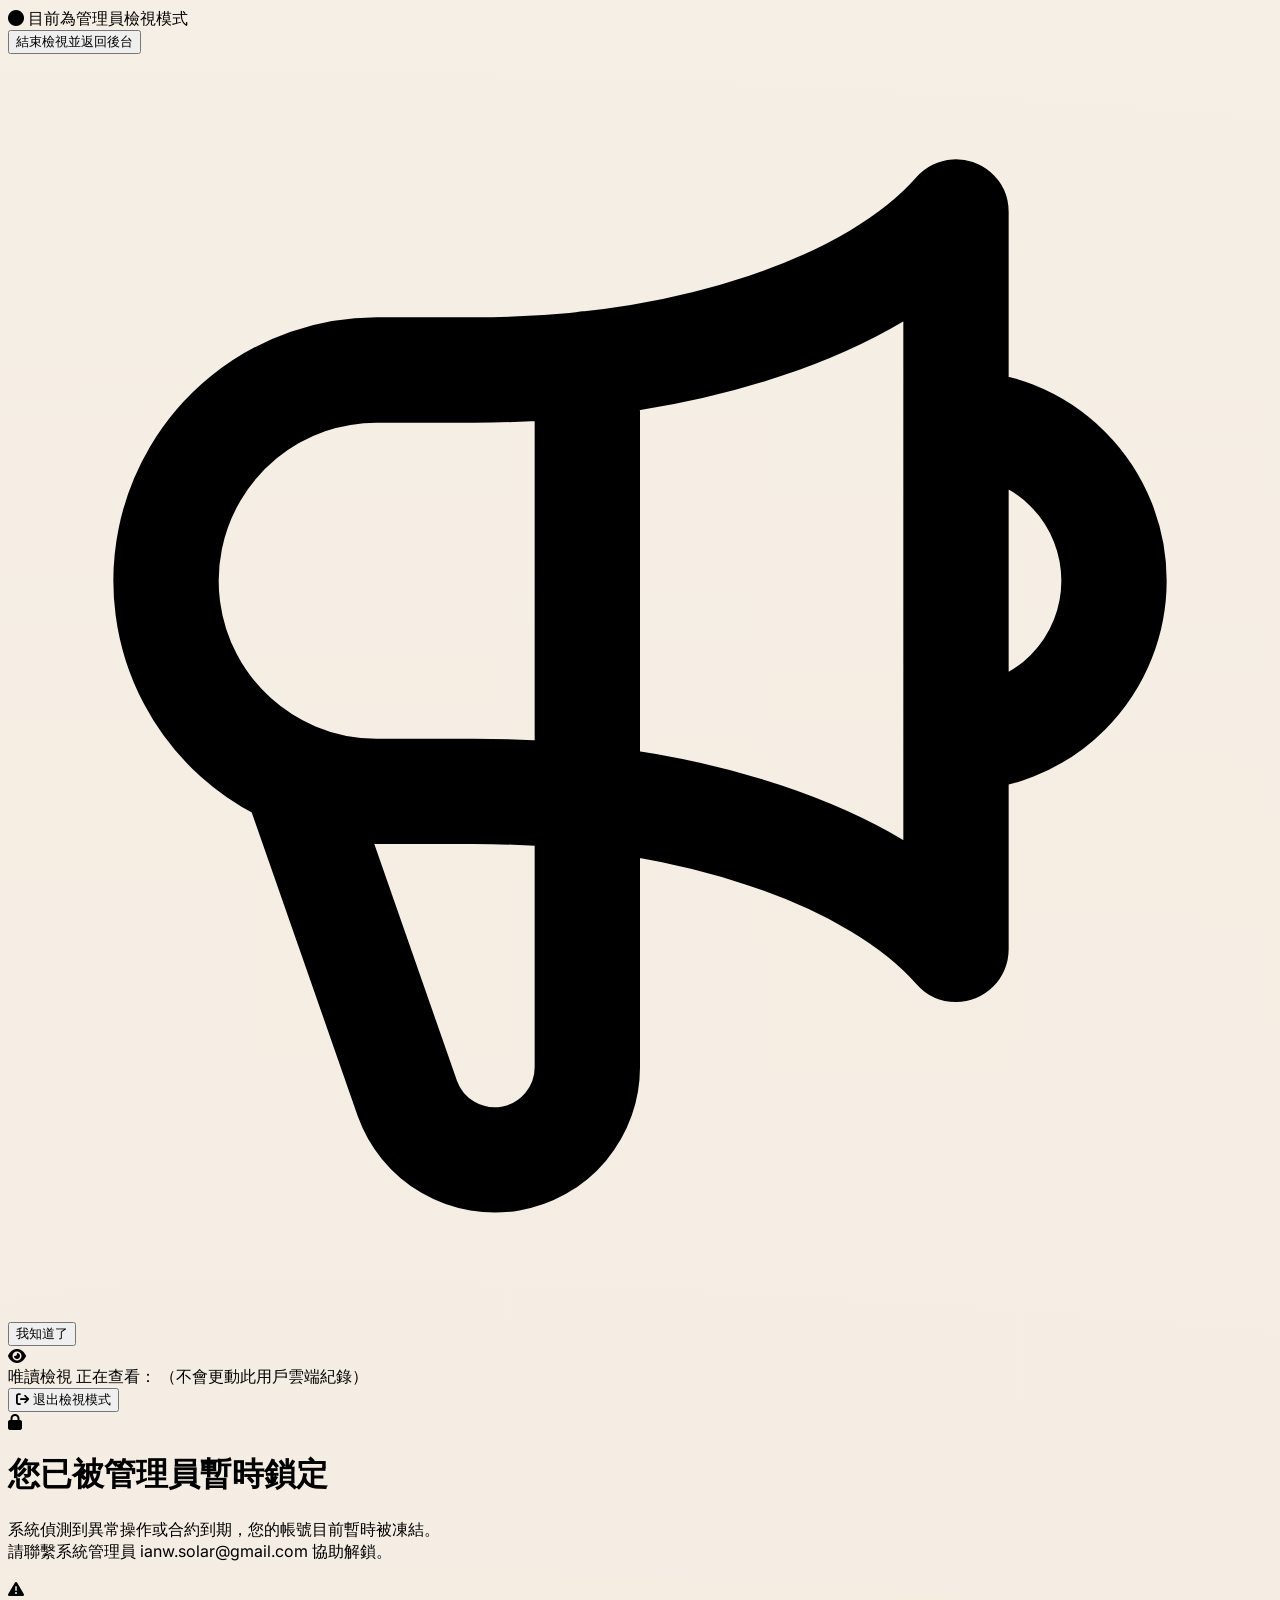
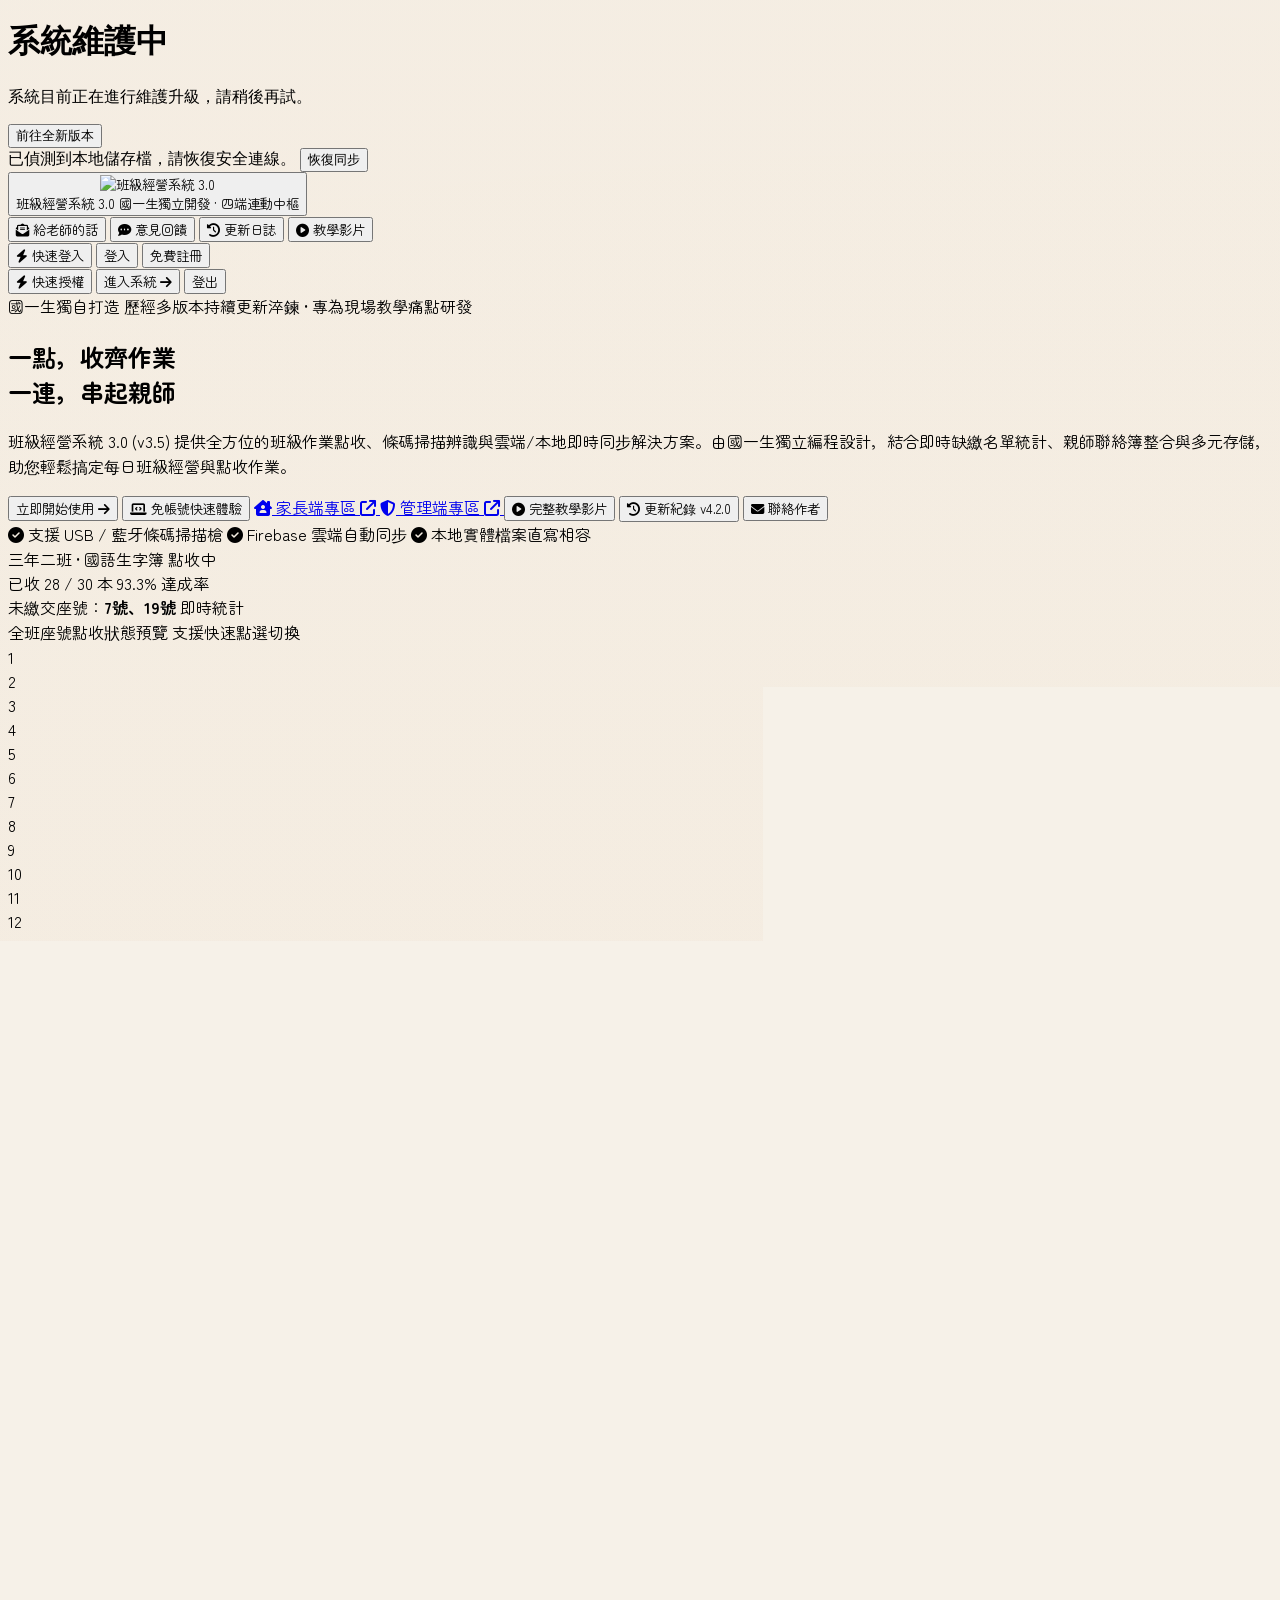
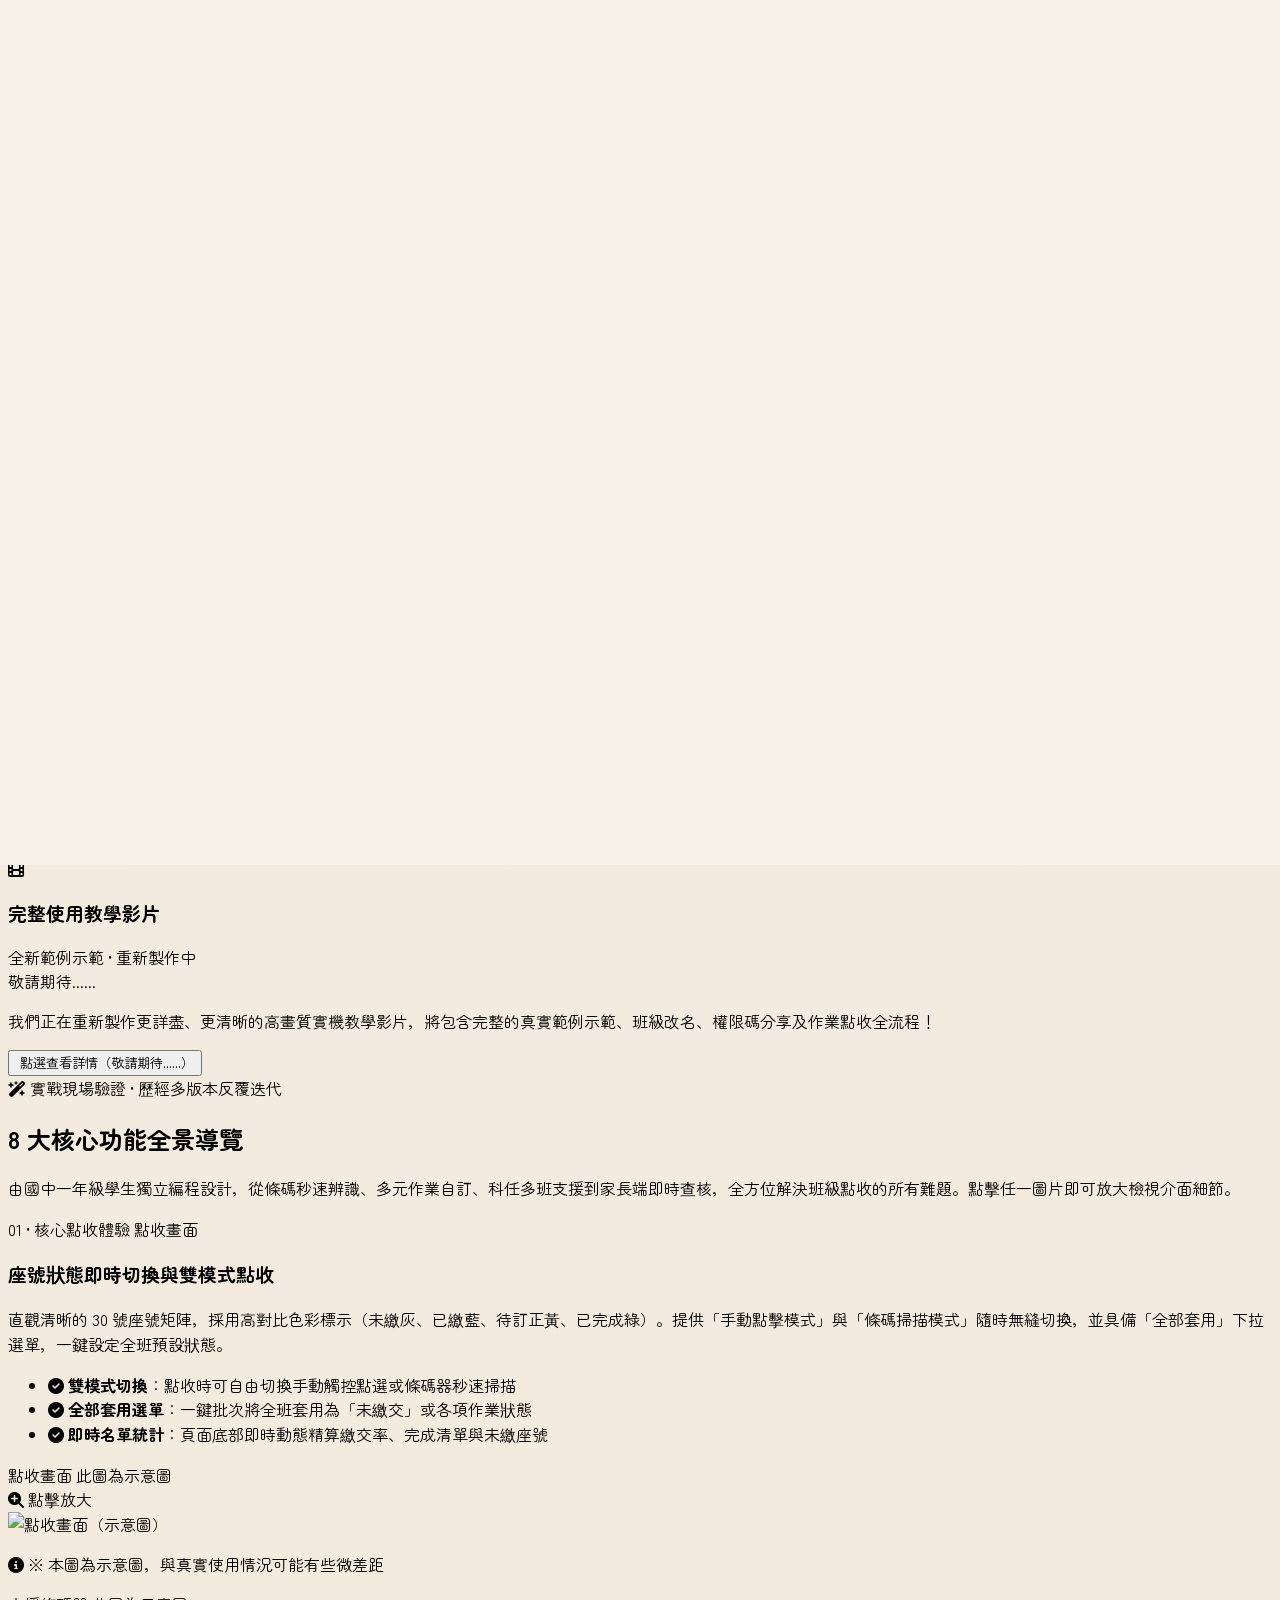
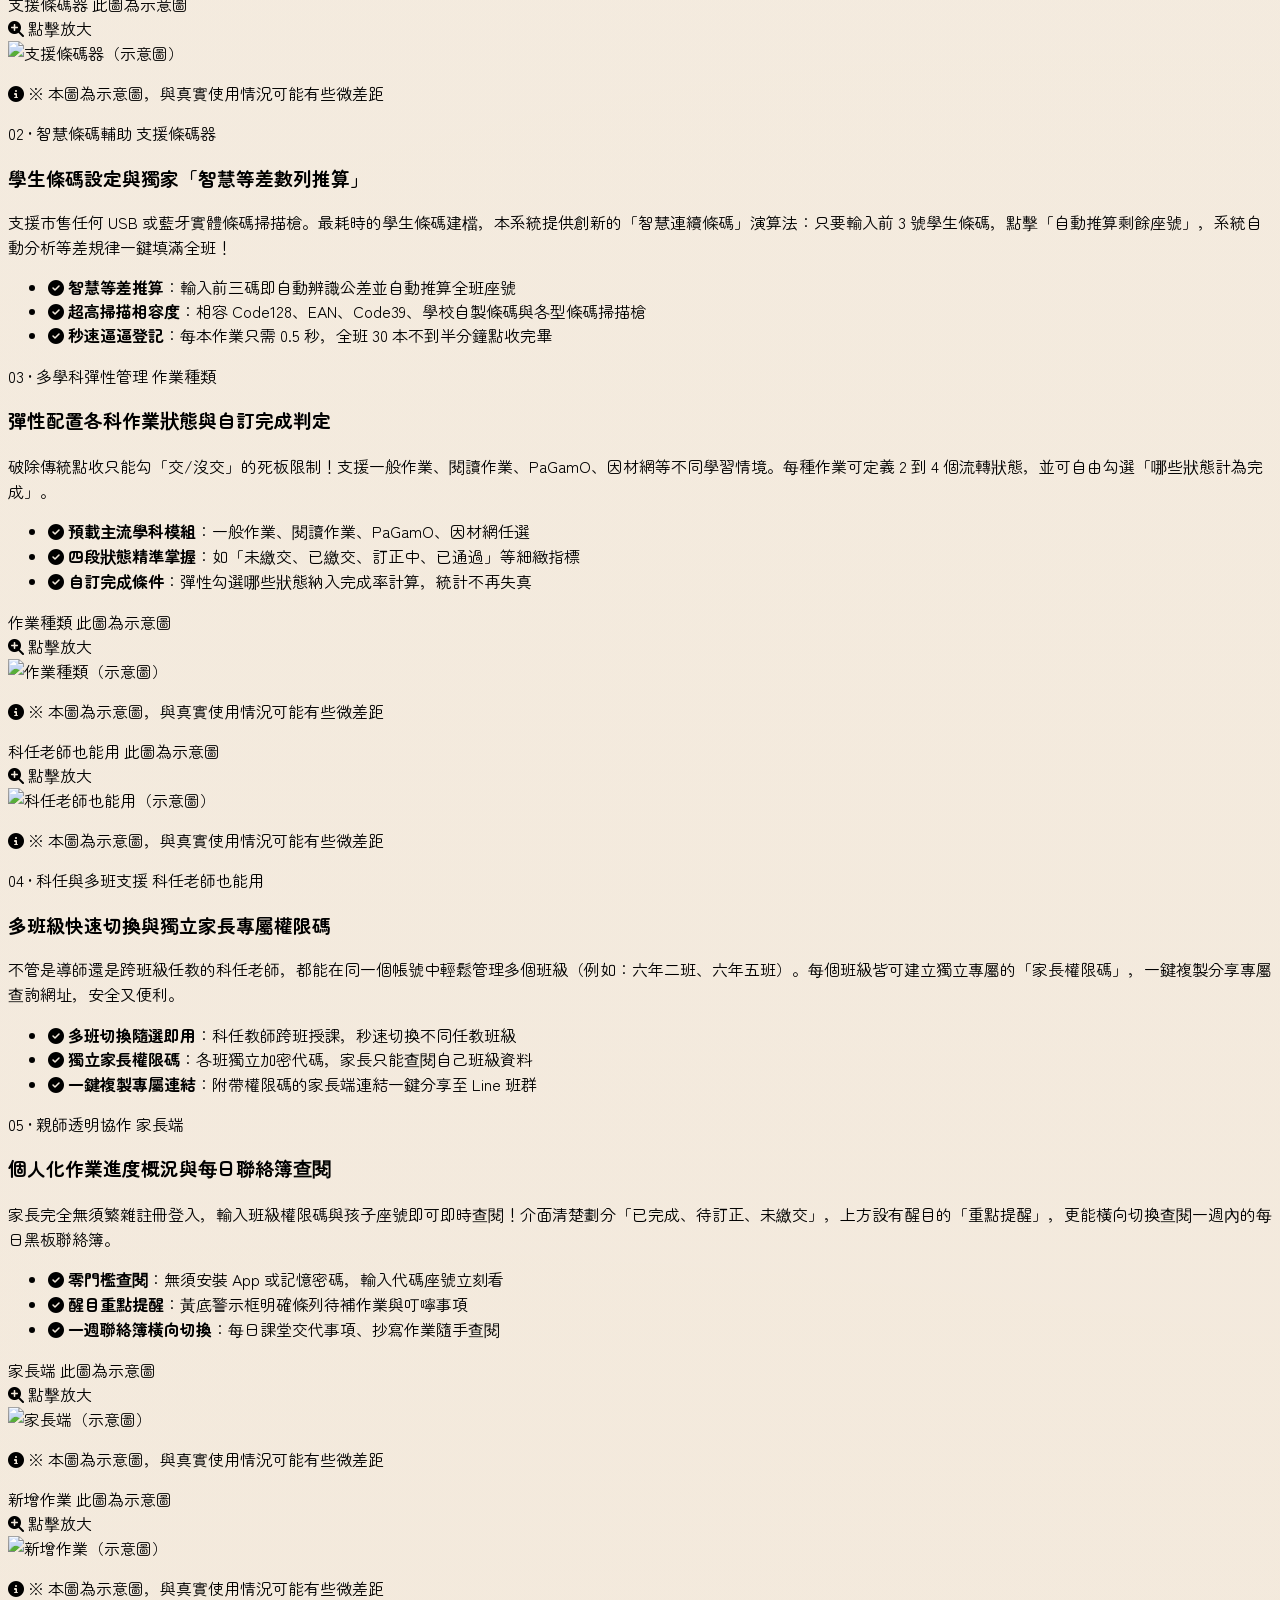
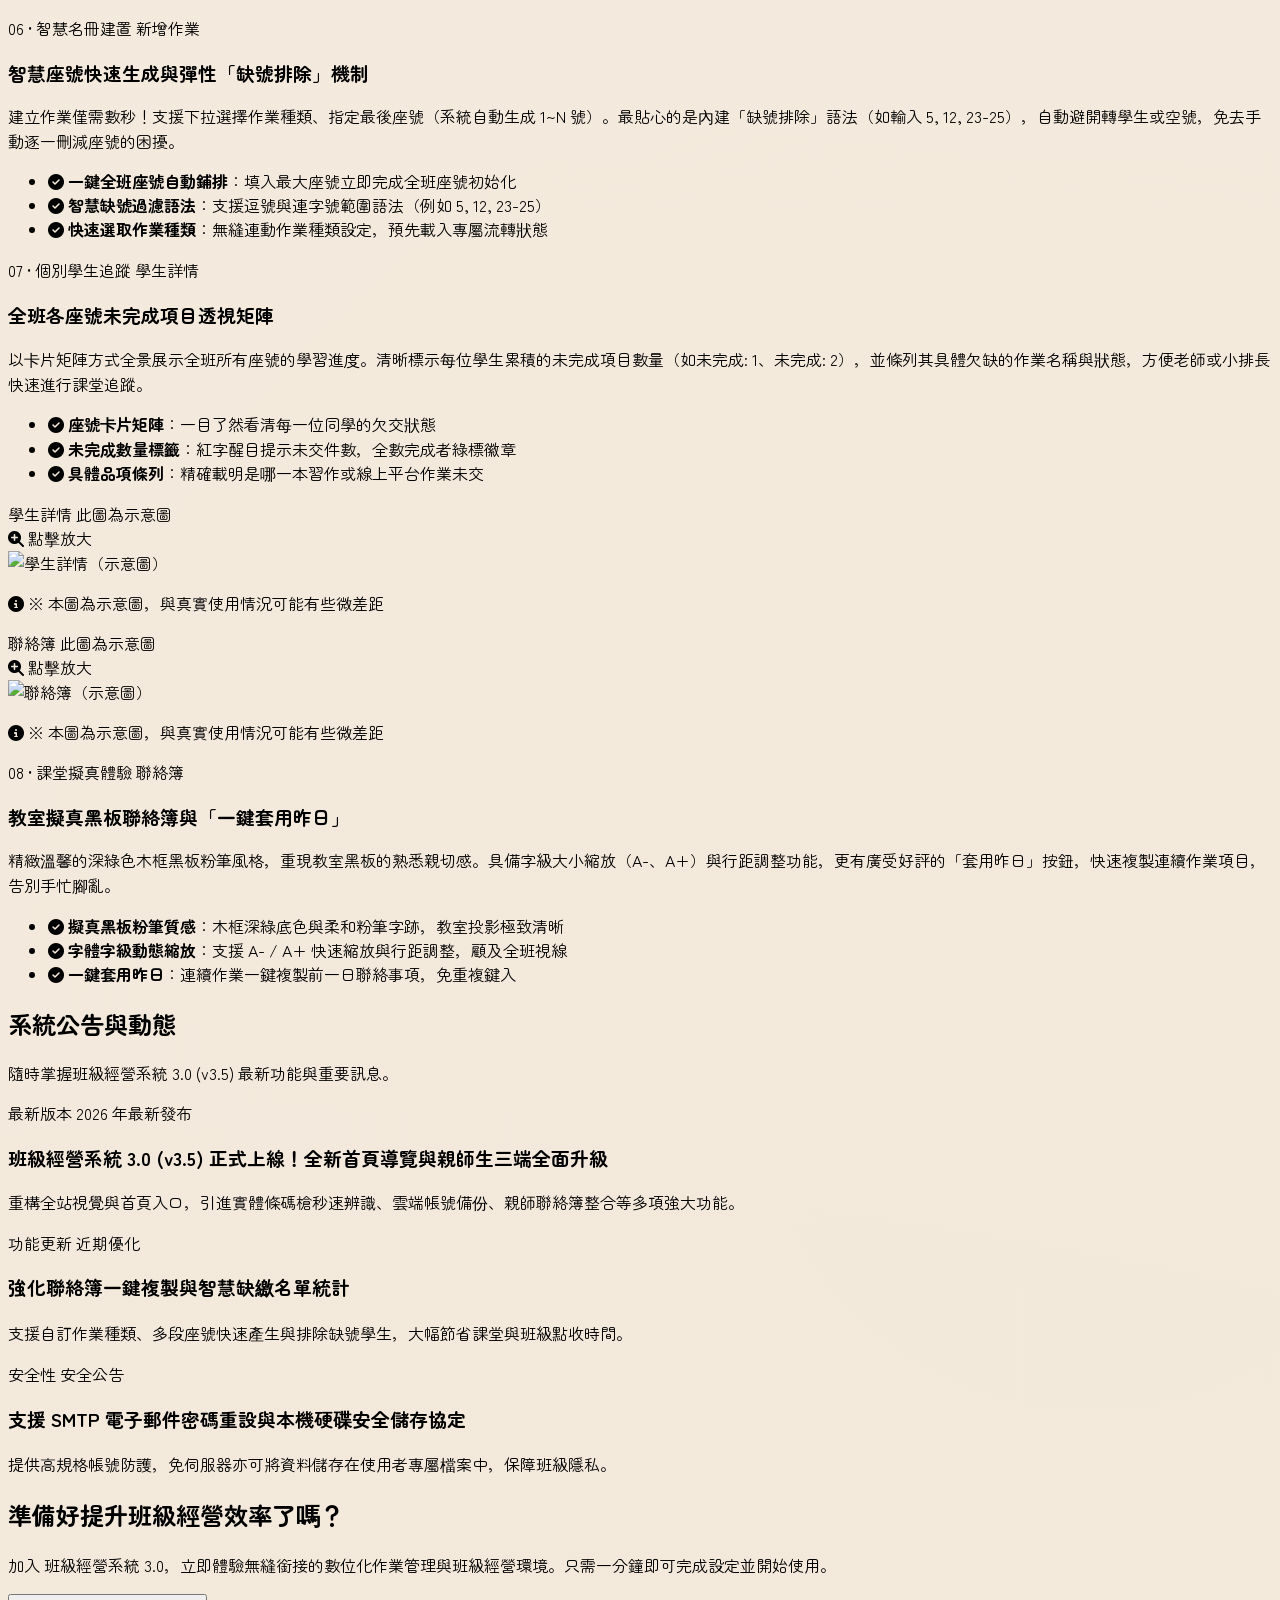
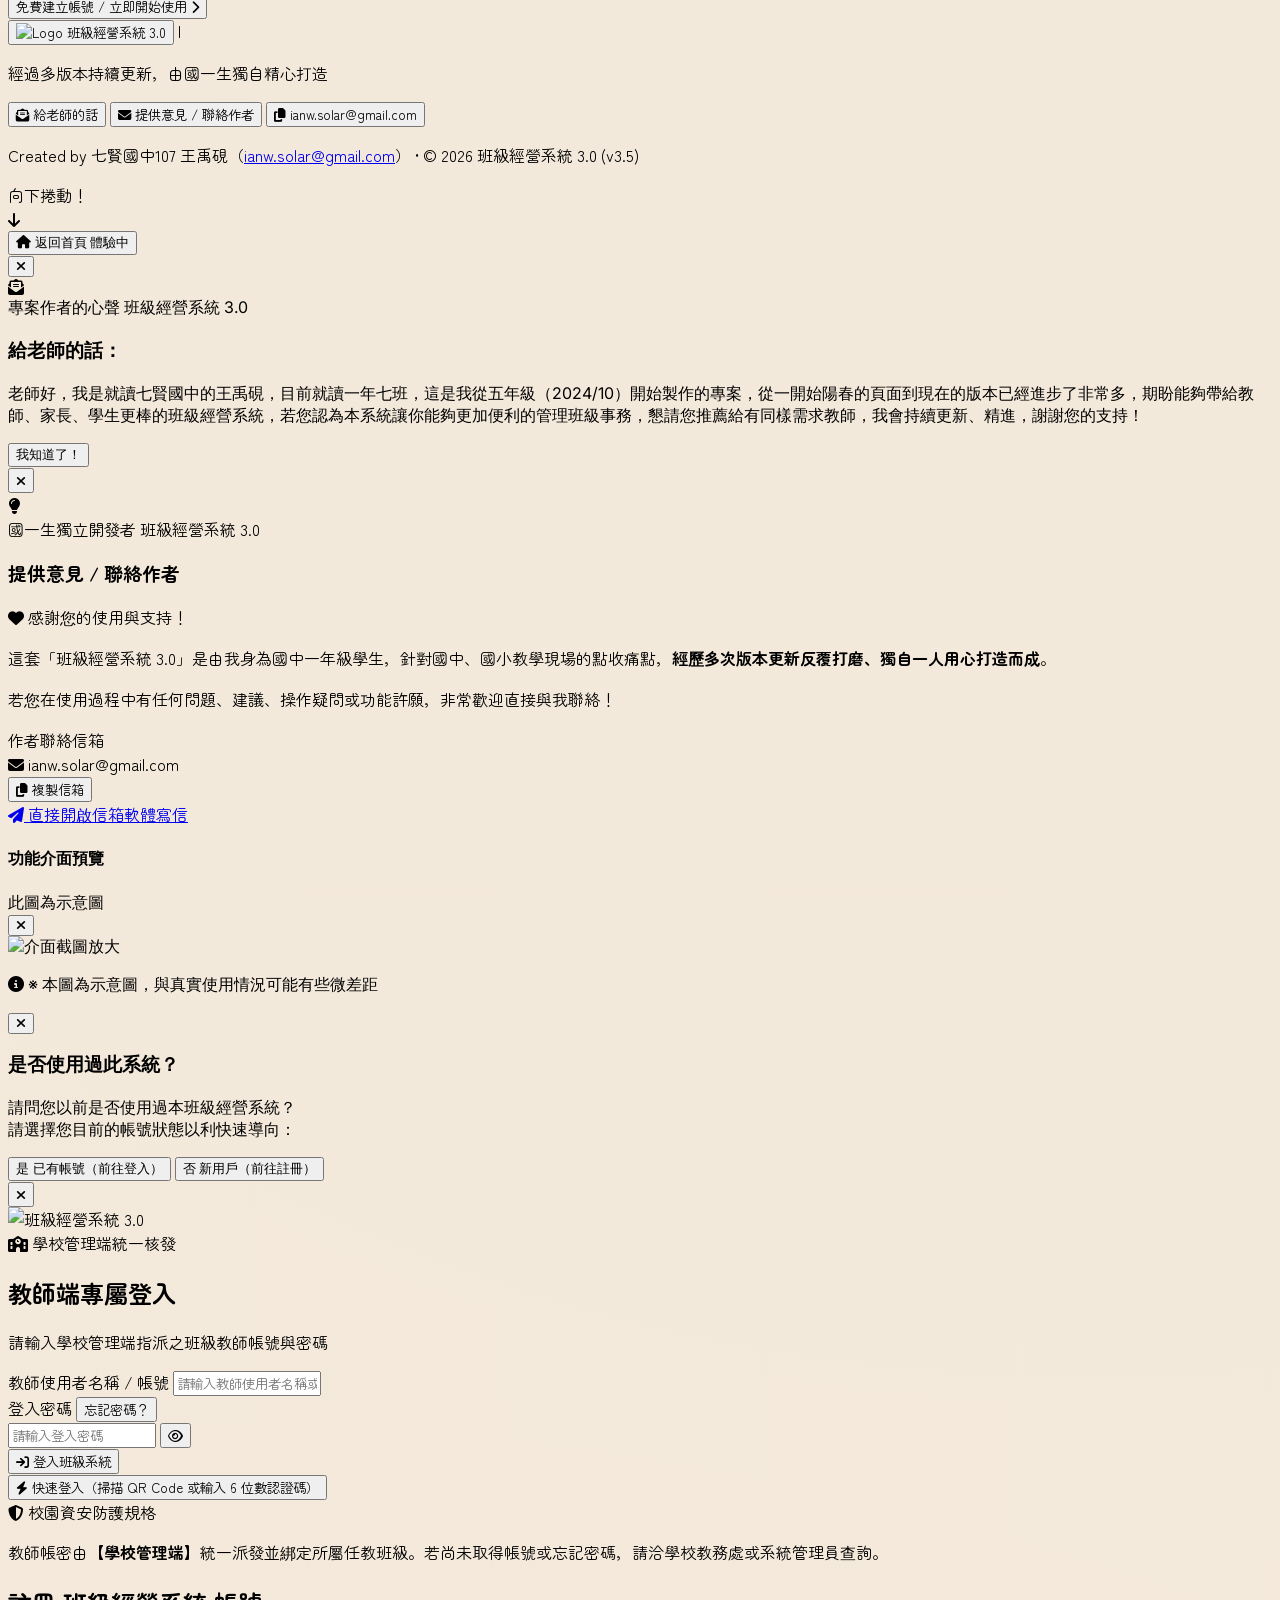
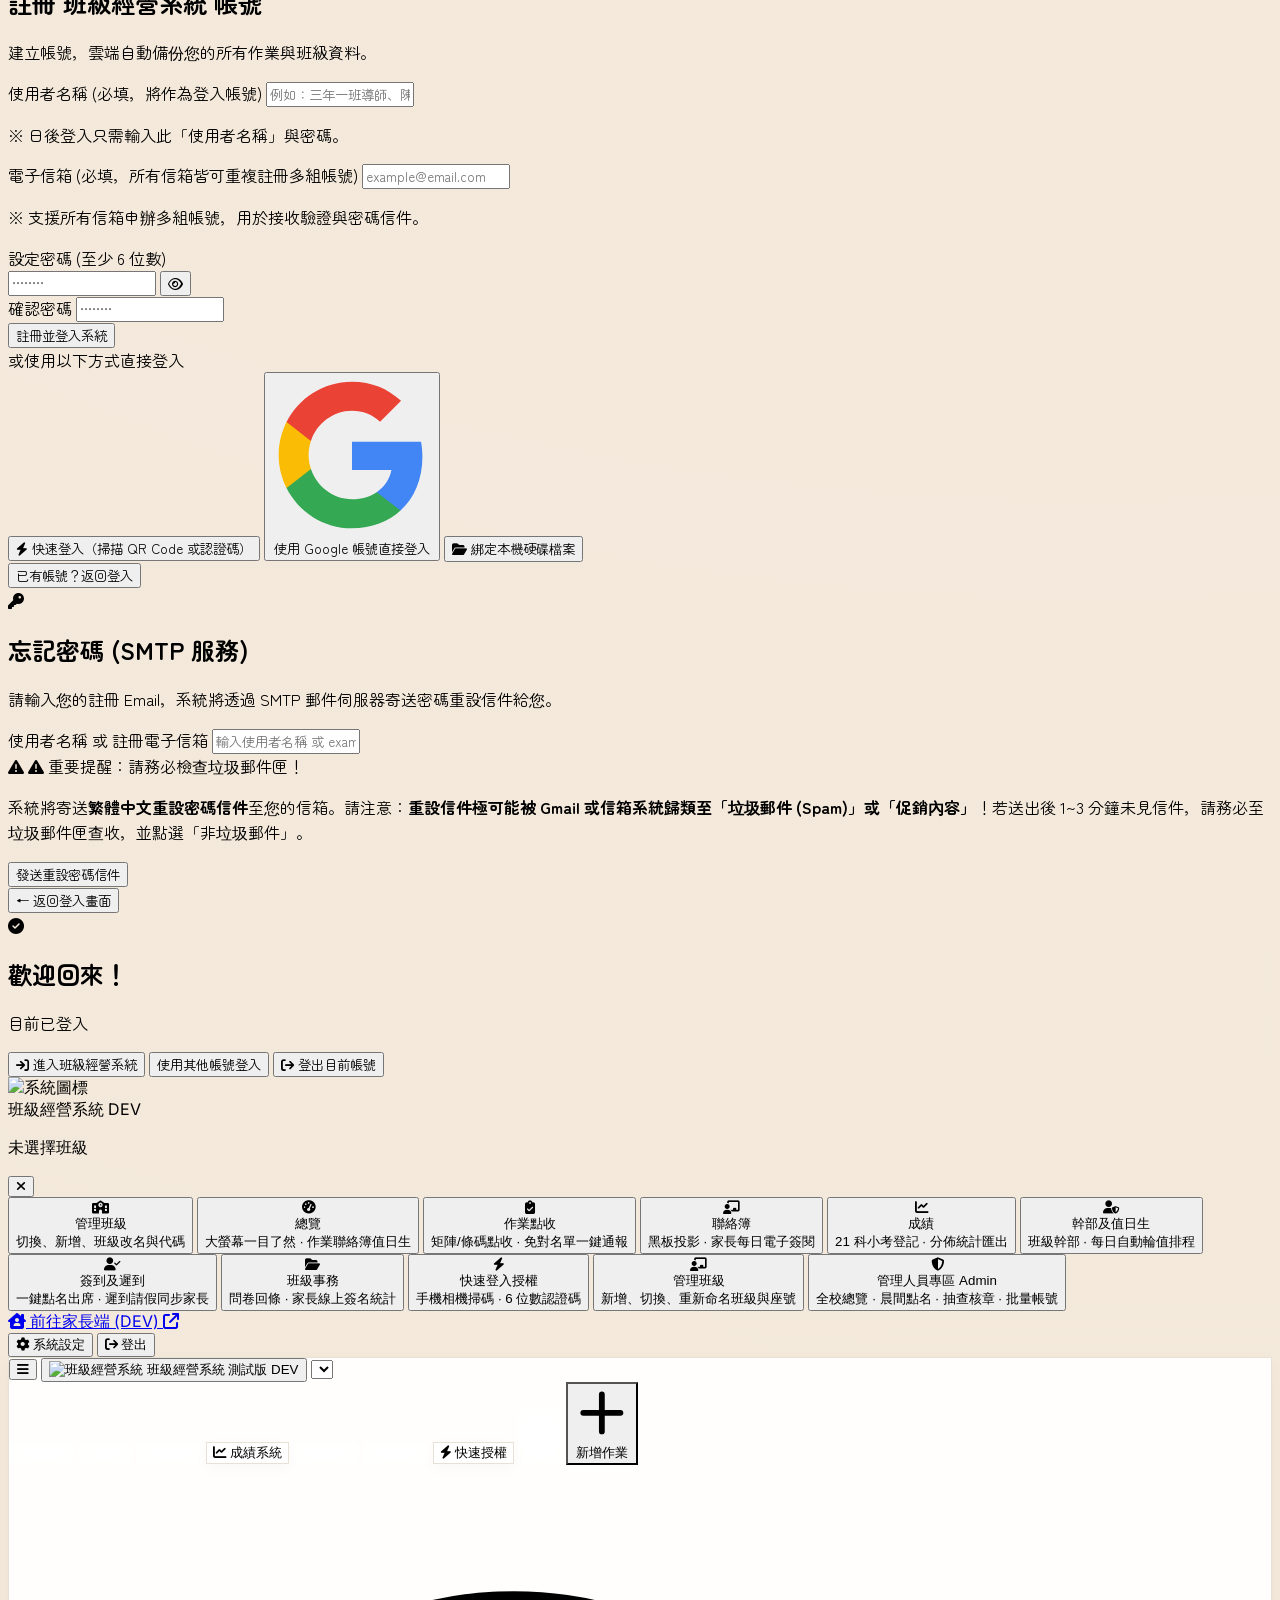
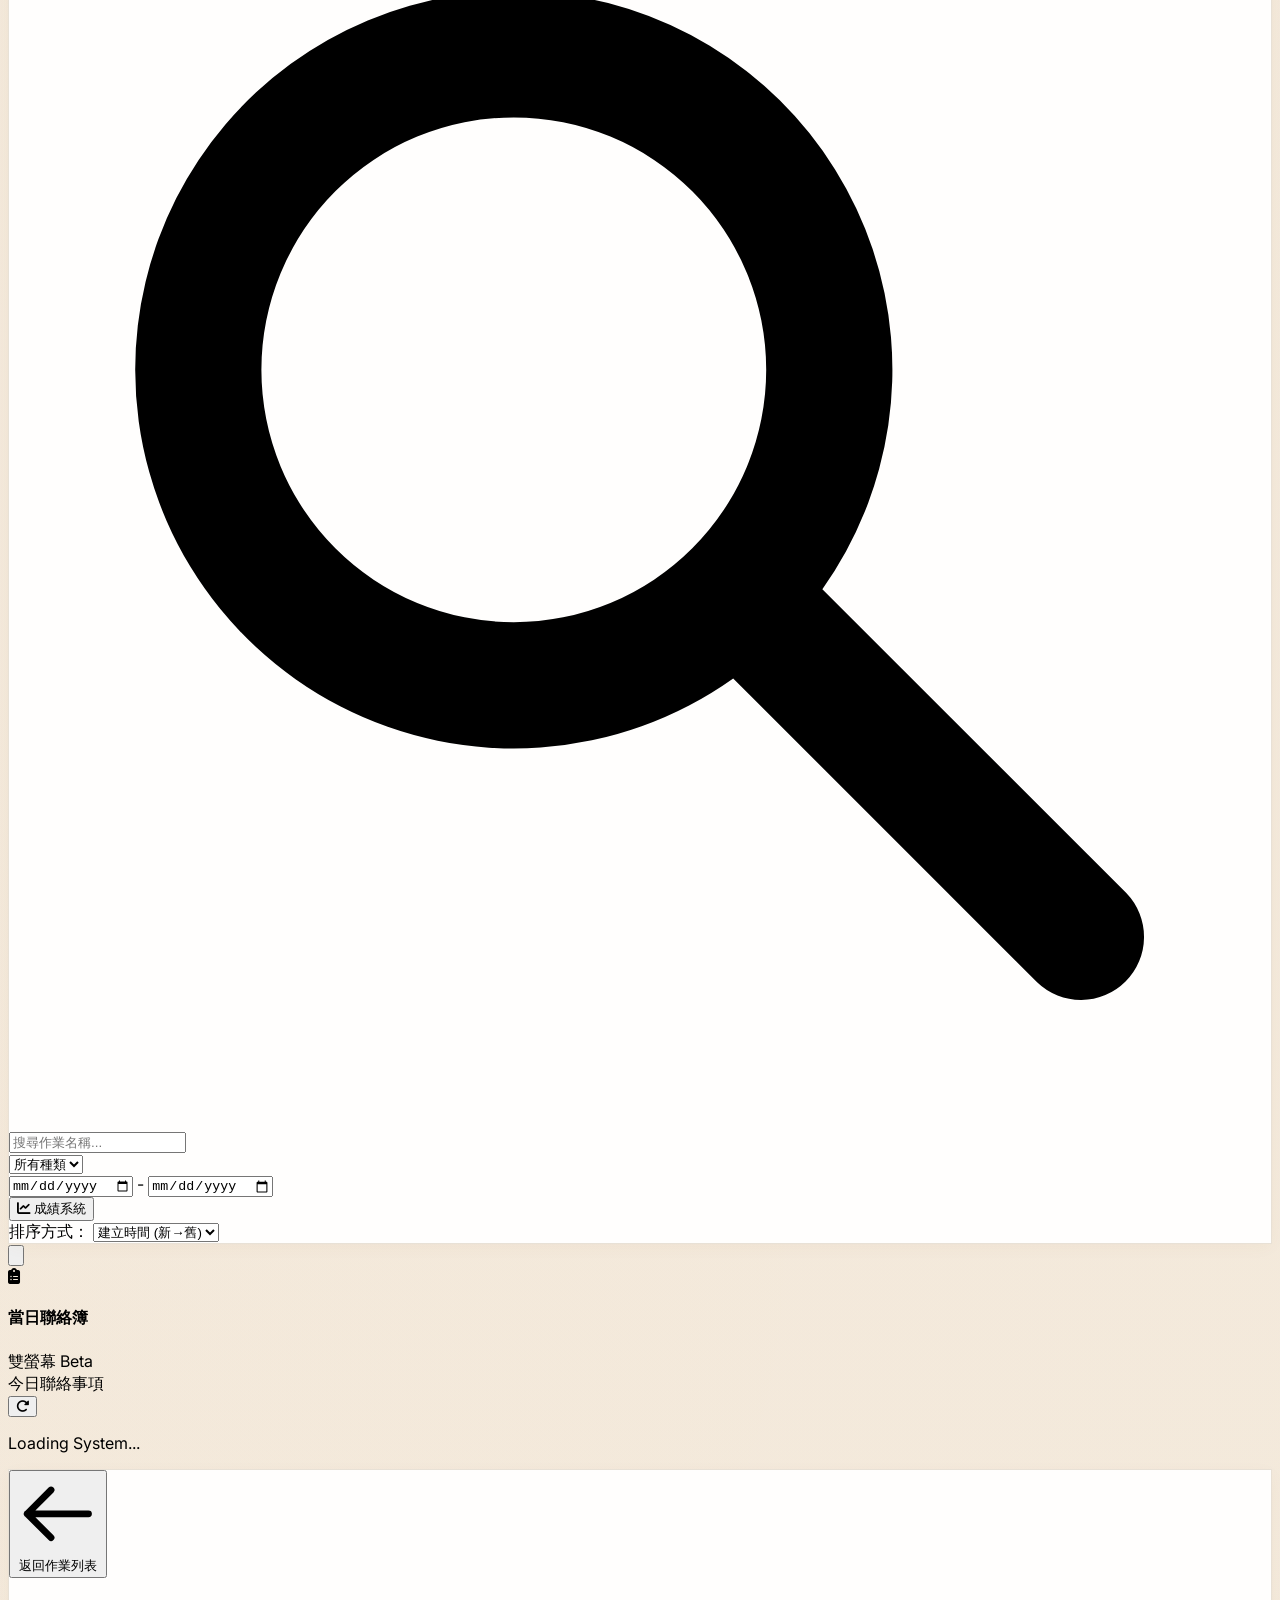
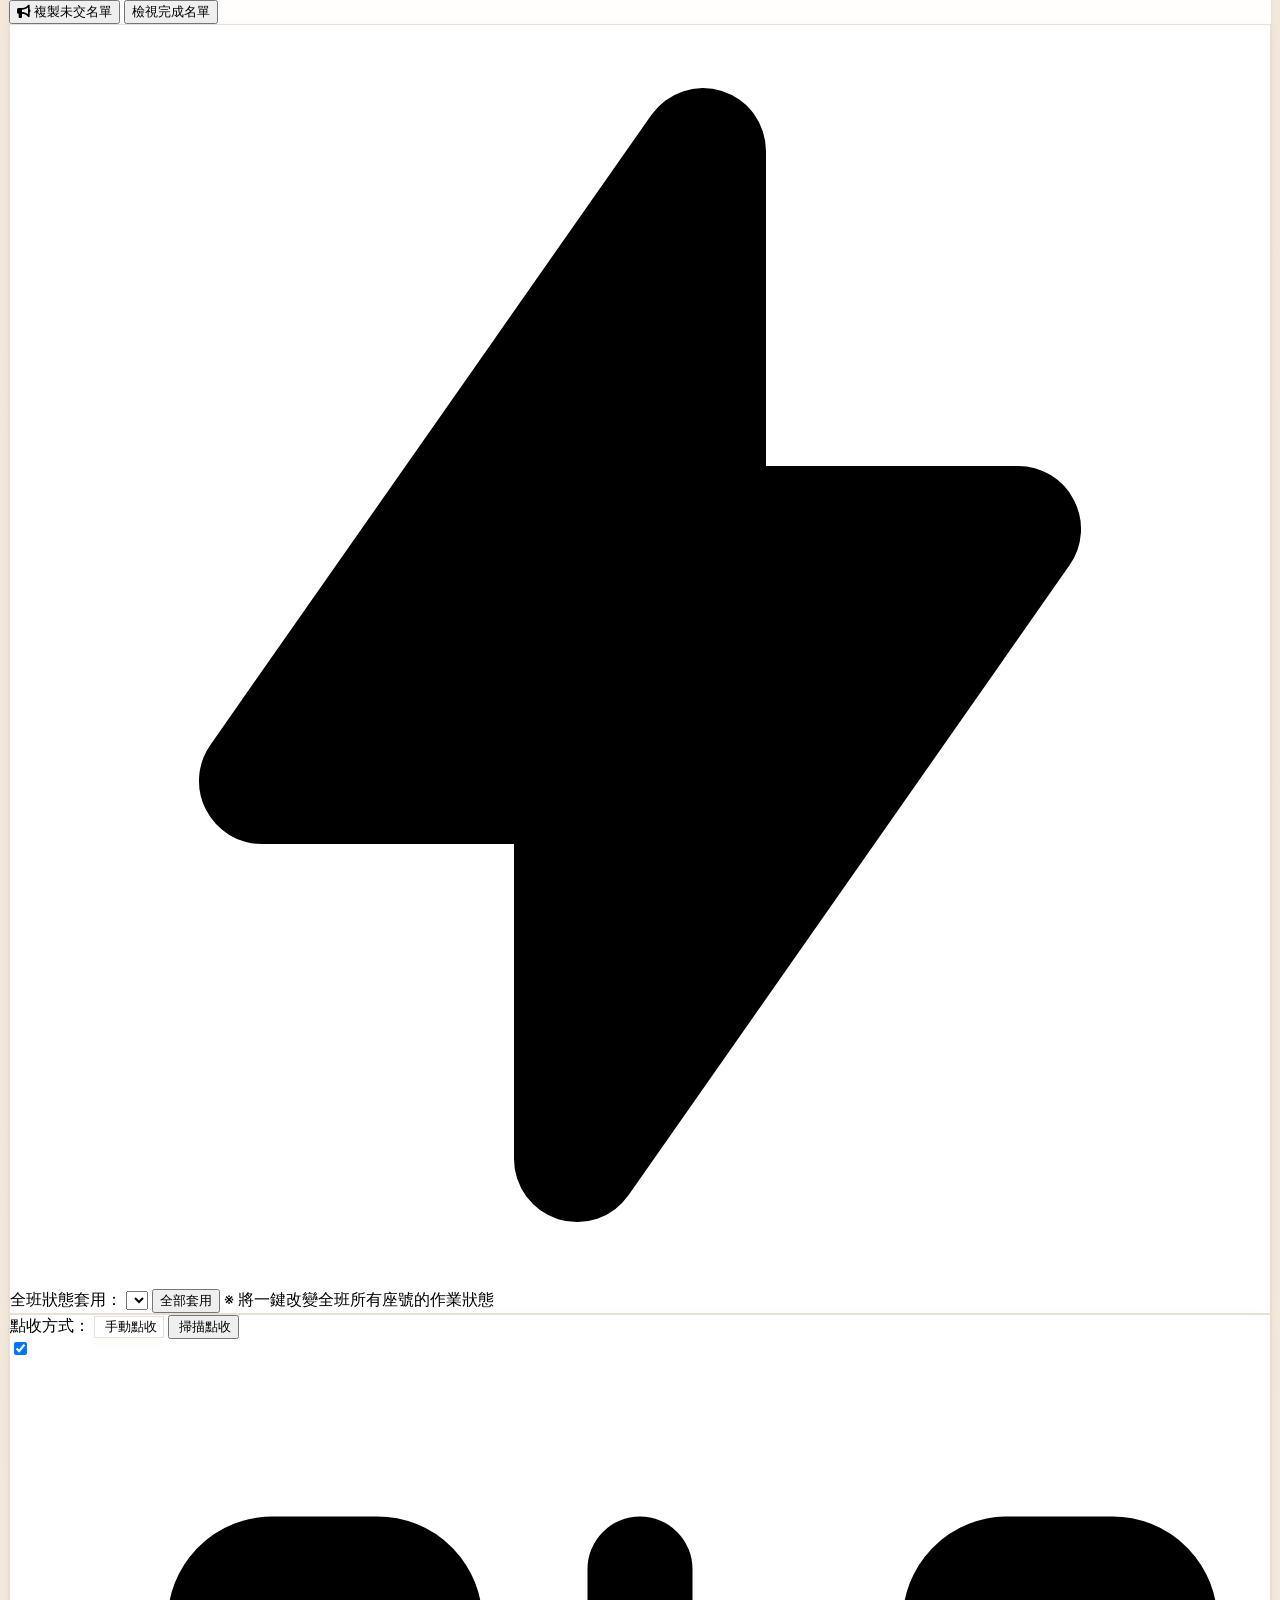
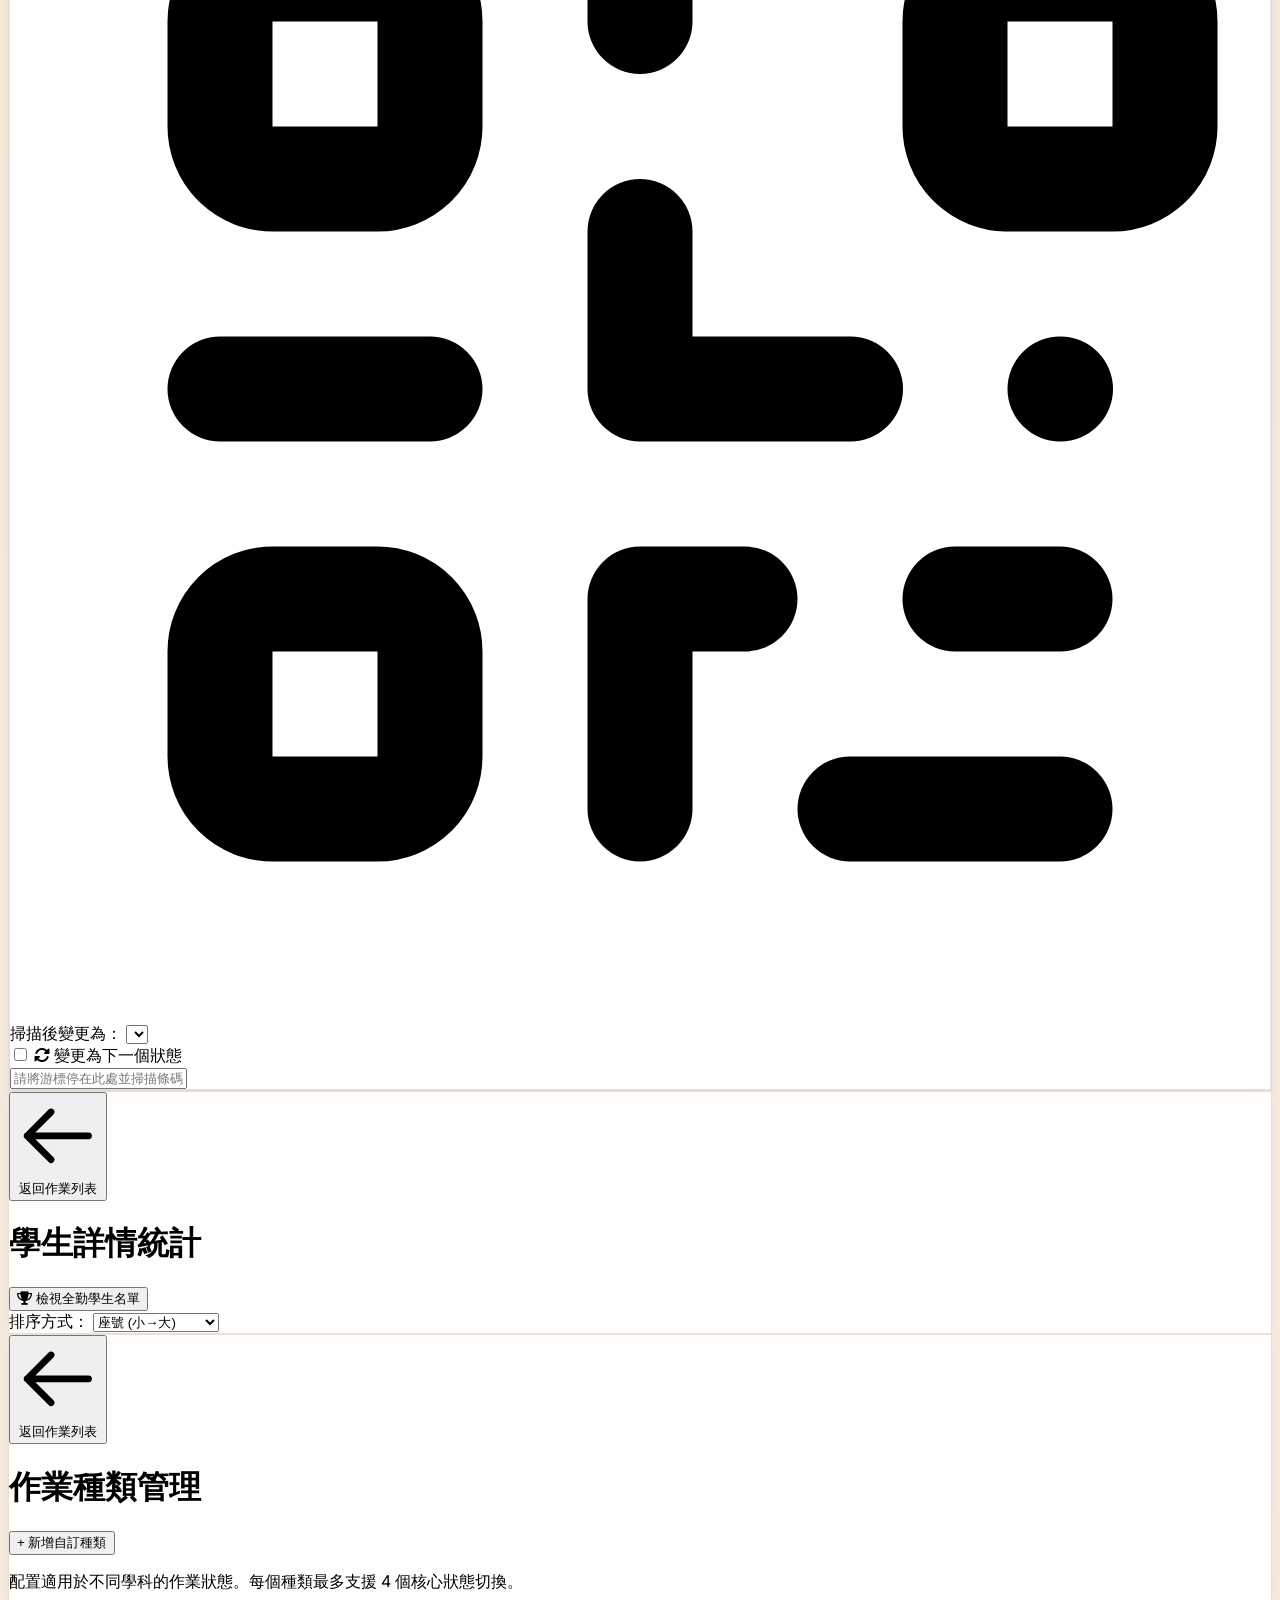
==== index.html @ 2fb5626c "feat(portal): 全面除役學生端介面連結與文案、更新成績廣播文案、發布 v4.4.6 更新日誌" ====
<!DOCTYPE html>
<html lang="zh-TW" translate="no">
<head>
    <meta charset="UTF-8">
    <meta name="google" content="notranslate">
    <meta name="viewport" content="width=device-width, initial-scale=1.0, maximum-scale=1.0, user-scalable=no, viewport-fit=cover">
    <title>班級經營系統 3.0 (測試版 DEV)</title>
    <meta name="description" content="班級經營系統 3.0 (測試版 DEV) - 開發測試環境，獨立資料庫">
    <meta property="og:title" content="班級經營系統 3.0 (測試版 DEV)">
    <meta property="og:description" content="班級經營系統 3.0 - 支援實體條碼掃描槍、雲端備份、親師聯絡簿與成績登記的全方位班級經營系統">
    
    <link rel="manifest" href="./manifest.json">
    <meta name="theme-color" content="#4f46e5">
    <link rel="icon" type="image/png" href="homework-checker-icon.png">
    <link rel="icon" type="image/svg+xml" href="homework-checker-icon.svg">
    <link class="rounded-2xl shadow-lg shadow-indigo-500/10" rel="apple-touch-icon" href="homework-checker-icon.png">
    <script>
        window.tailwind = {
            config: {
                darkMode: "class"
            }
        };
    </script>
    <script src="https://cdn.tailwindcss.com"></script>
    <link href="https://fonts.googleapis.com/css2?family=Zen+Maru+Gothic:wght@400;500;700;900&family=M+PLUS+Rounded+1c:wght@400;500;700;800;900&family=Nunito:wght@500;600;700;800;900&family=Inter:wght@400;500;600;700;900&display=swap" rel="stylesheet">
    <link rel="stylesheet" href="https://cdnjs.cloudflare.com/ajax/libs/font-awesome/6.5.1/css/all.min.css">
    <script src="https://cdn.jsdelivr.net/npm/xlsx@0.18.5/dist/xlsx.full.min.js"></script>
    
    <link rel="stylesheet" href="css/style.css">

    <script>
        if ('serviceWorker' in navigator) {
            let refreshing = false;
            navigator.serviceWorker.addEventListener('controllerchange', () => {
                if (!refreshing) {
                    refreshing = true;
                    console.log('偵測到核心更新，已自動更新至最新版本');
                }
            });
            window.addEventListener('load', () => {
                navigator.serviceWorker.register('./sw.js')
                    .then(reg => {
                        reg.update();
                        console.log('系統離線防護已啟動:', reg.scope);
                    })
                    .catch(err => console.log('離線快取載入失敗', err));
            });
        }
    </script>
</head>
<body class="text-slate-800 antialiased overflow-x-hidden relative">
    <!-- Admin View Mode Banner -->
    <div id="admin-view-banner" class="hidden fixed top-0 left-0 w-full bg-gradient-to-r from-indigo-600 to-purple-600 text-white shadow-lg z-[200] flex justify-between items-center px-4 py-2 sm:px-6 sm:py-3">
        <div class="flex items-center gap-2">
            <span class="animate-pulse text-rose-500"><i class="fa-solid fa-circle"></i></span>
            <span class="font-black text-sm sm:text-base tracking-wide" id="admin-view-text">目前為管理員檢視模式</span>
        </div>
        <button id="exit-admin-view-btn" class="bg-white/20 hover:bg-white/30 text-white px-4 py-1.5 rounded-xl font-bold text-sm transition-colors border border-white/30 backdrop-blur-sm">
            結束檢視並返回後台
        </button>
    </div>
    
    <!-- Decorative Background Glows (GPU Optimized for Silky 60fps Scrolling) -->
    <div class="fixed inset-0 z-0 pointer-events-none overflow-hidden hardware-accelerated" aria-hidden="true">
        <div class="absolute -top-[10%] -left-[10%] w-[50vw] h-[50vw] rounded-full opacity-60 pointer-events-none" style="background: radial-gradient(circle, rgba(245, 158, 11, 0.09) 0%, rgba(245, 158, 11, 0) 70%);"></div>
        <div class="absolute -bottom-[10%] -right-[10%] w-[55vw] h-[55vw] rounded-full opacity-60 pointer-events-none" style="background: radial-gradient(circle, rgba(234, 88, 12, 0.08) 0%, rgba(234, 88, 12, 0) 70%);"></div>
        <div class="absolute top-[35%] left-[25%] w-[40vw] h-[40vw] rounded-full opacity-50 pointer-events-none" style="background: radial-gradient(circle, rgba(99, 102, 241, 0.05) 0%, rgba(99, 102, 241, 0) 70%);"></div>
    </div>


    <!-- 系統廣播橫幅 (管理員推播用) -->
    <div id="system-banner" class="hidden mx-auto max-w-2xl bg-amber-500/95 backdrop-blur-xl text-white px-5 py-3 rounded-b-2xl justify-between items-center text-sm z-[95] fixed top-0 left-4 right-4 shadow-2xl border border-amber-400 shadow-amber-500/20">
        <span id="system-banner-msg" class="font-bold tracking-wide flex items-center gap-2">
            <svg class="w-5 h-5 animate-pulse flex-shrink-0" fill="none" stroke="currentColor" viewBox="0 0 24 24"><path stroke-linecap="round" stroke-linejoin="round" stroke-width="2" d="M11 5.882V19.24a1.76 1.76 0 01-3.417.592l-2.147-6.15M18 13a3 3 0 100-6M5.436 13.683A4.001 4.001 0 017 6h1.832c4.1 0 7.625-1.234 9.168-3v14c-1.543-1.766-5.067-3-9.168-3H7a3.988 3.988 0 01-1.564-.317z"></path></svg>
            <span></span>
        </span>
        <button id="system-banner-close" class="bg-amber-600/80 text-white px-3 py-1.5 rounded-lg font-bold hover:bg-amber-700 transition-all text-xs border border-amber-400 flex-shrink-0">我知道了</button>
    </div>

    <!-- 管理員檢視其他用戶資料專用橫幅 (唯讀狀態，附帶退出檢視按鈕) -->
    <div id="admin-viewing-banner" class="hidden mx-auto max-w-4xl bg-gradient-to-r from-amber-600 via-orange-600 to-amber-700 text-white px-4 sm:px-6 py-3 rounded-2xl justify-between items-center text-xs sm:text-sm z-[98] fixed top-3 left-3 right-3 shadow-2xl border border-amber-300/40">
        <div class="flex items-center gap-2.5 font-bold overflow-hidden mr-2">
            <span class="text-lg sm:text-xl flex-shrink-0 text-indigo-600"><i class="fa-solid fa-eye"></i></span>
            <div class="truncate">
                <span class="bg-amber-800/80 px-2 py-0.5 rounded text-[11px] text-amber-200 border border-amber-400/40 font-black mr-1">唯讀檢視</span>
                <span>正在查看：<strong id="admin-viewing-target-name" class="underline decoration-amber-200 text-white"></strong></span>
                <span class="text-[11px] text-amber-100/85 hidden sm:inline ml-1.5">（不會更動此用戶雲端紀錄）</span>
            </div>
        </div>
        <button type="button" id="admin-exit-view-btn" class="bg-white hover:bg-amber-50 text-amber-900 font-black px-3.5 py-2 rounded-xl text-xs sm:text-sm shadow-lg transition-all active:scale-95 flex items-center gap-1.5 flex-shrink-0 cursor-pointer border border-white/50">
            <span class="flex items-center gap-1.5"><i class="fa-solid fa-arrow-right-from-bracket"></i> 退出檢視模式</span>
        </button>
    </div>

    <!-- 終極鎖定畫面 -->
    <div id="system-lock-screen" class="fixed inset-0 bg-slate-900/95 backdrop-blur-xl z-[99999] flex flex-col items-center justify-center p-6 text-center hidden">
        <div class="text-6xl mb-6 text-slate-400 shadow-2xl animate-pulse"><i class="fa-solid fa-lock"></i></div>
        <h1 class="text-3xl font-black text-white mb-4">您已被管理員暫時鎖定</h1>
        <p class="text-slate-300 font-medium max-w-md leading-relaxed text-sm">系統偵測到異常操作或合約到期，您的帳號目前暫時被凍結。<br>請聯繫系統管理員 ianw.solar@gmail.com 協助解鎖。</p>
    </div>

    <!-- 伺服器維護畫面 -->
    <div id="system-maintenance-screen" class="fixed inset-0 bg-slate-900/95 backdrop-blur-xl z-[100000] flex flex-col items-center justify-center p-6 text-center hidden">
        <div class="text-6xl mb-6 text-amber-500 shadow-2xl animate-[bounce_3s_infinite]"><i class="fa-solid fa-triangle-exclamation"></i></div>
        <h1 class="text-3xl font-black text-white mb-4">系統維護中</h1>
        <p id="maintenance-msg" class="text-slate-300 font-medium max-w-md leading-relaxed text-sm mb-8">系統目前正在進行維護升級，請稍後再試。</p>
        <button id="new-version-btn" class="hidden bg-gradient-to-r from-indigo-500 to-purple-600 text-white font-bold py-3 px-8 rounded-xl shadow-lg hover:shadow-indigo-500/50 hover:scale-105 transition-all text-sm tracking-wide">
            前往全新版本
        </button>
    </div>

    <!-- 頂部同步列 -->
    <div id="sync-banner" class="hidden mx-auto max-w-xl bg-slate-950/85 backdrop-blur-xl text-white px-5 py-3 rounded-2xl justify-between items-center text-sm z-[90] fixed top-4 left-4 right-4 shadow-2xl border border-white/10 animate-[bounce_3s_infinite]">
        <span class="font-bold tracking-wide flex items-center gap-1.5">
            <span class="relative flex h-2 w-2">
                <span class="animate-ping absolute inline-flex h-full w-full rounded-full bg-indigo-400 opacity-75"></span>
                <span class="relative inline-flex rounded-full h-2 w-2 bg-indigo-500"></span>
            </span>
            已偵測到本地儲存檔，請恢復安全連線。
        </span>
        <button id="resume-sync-btn" class="bg-indigo-500 text-white px-4 py-1.5 rounded-xl font-bold hover:bg-indigo-600 transition-all shadow-md shadow-indigo-500/25 flex-shrink-0">恢復同步</button>
    </div>

    <!-- 全螢幕米色系首頁 / 門戶 Landing Page -->
    <div id="portal-page" class="min-h-screen bg-[#f6f1e8] text-stone-800 flex flex-col font-sans transition-all duration-300 relative z-30 overflow-x-hidden">
        <!-- Ambient Warm Lighting Background Glows (Optimized for 60fps Scroll) -->
        <div class="fixed inset-0 pointer-events-none overflow-hidden z-0 hardware-accelerated" aria-hidden="true">
            <div class="absolute -top-[12%] -left-[10%] w-[55vw] h-[55vw] rounded-full pointer-events-none" style="background: radial-gradient(circle, rgba(245, 158, 11, 0.08) 0%, rgba(245, 158, 11, 0) 70%);"></div>
            <div class="absolute -bottom-[12%] -right-[10%] w-[60vw] h-[60vw] rounded-full pointer-events-none" style="background: radial-gradient(circle, rgba(234, 88, 12, 0.07) 0%, rgba(234, 88, 12, 0) 70%);"></div>
            <div class="absolute top-[35%] left-[25%] w-[40vw] h-[40vw] rounded-full pointer-events-none" style="background: radial-gradient(circle, rgba(99, 102, 241, 0.04) 0%, rgba(99, 102, 241, 0) 70%);"></div>
        </div>

        <!-- 頂部導覽列 (Sticky Navigation Bar) -->
        <header class="sticky top-0 z-40 bg-[#f6f1e8]/90 backdrop-blur-md border-b border-stone-200/80 transition-all">
            <div class="max-w-7xl mx-auto px-4 sm:px-10 h-16 sm:h-20 flex items-center justify-between gap-4">
                <!-- 左側：網站 Logo 與名稱 (點擊返回首頁頂端，永不換行遮蔽) -->
                <button id="portal-nav-logo-btn" class="flex items-center gap-2 sm:gap-3.5 cursor-pointer group select-none text-left shrink-0" title="返回首頁頂端">
                    <img src="icon.svg" class="w-8 h-8 sm:w-11 sm:h-11 rounded-xl sm:rounded-2xl shadow-md shadow-indigo-600/20 group-hover:scale-105 transition-transform shrink-0" alt="班級經營系統 3.0">
                    <div class="shrink-0 whitespace-nowrap">
                        <span class="text-base sm:text-2xl font-black text-stone-900 tracking-tight block whitespace-nowrap">班級經營系統 3.0</span>
                        <span class="text-[10px] sm:text-xs font-extrabold text-amber-700 tracking-wide block -mt-0.5 whitespace-nowrap">國一生獨立開發 · 四端連動中樞</span>
                    </div>
                </button>

                <!-- 右側：輔助按鈕與登入狀態列 (隱藏直達按鈕以騰出空間) -->
                <div class="flex items-center gap-1.5 sm:gap-2.5 shrink-0">

                    <!-- 給老師的話 按鈕 -->
                    <button id="portal-nav-letter-btn" class="text-xs sm:text-sm font-bold text-amber-950 bg-amber-50 hover:bg-amber-100 border border-amber-300/80 px-2.5 sm:px-3 py-1.5 sm:py-2 rounded-full transition-all flex items-center gap-1 shadow-2xs cursor-pointer" title="閱讀作者給老師的話">
                        <i class="fa-solid fa-envelope-open-text text-amber-700"></i>
                        <span class="hidden xl:inline">給老師的話</span>
                    </button>

                    <!-- 提供意見 / 聯絡作者按鈕 -->
                    <button id="portal-nav-feedback-btn" class="text-xs sm:text-sm font-bold text-amber-900 bg-amber-100/90 hover:bg-amber-200/90 border border-amber-300/80 px-2.5 sm:px-3 py-1.5 sm:py-2 rounded-full transition-all flex items-center gap-1 shadow-xs cursor-pointer" title="聯絡作者：ianw.solar@gmail.com">
                        <i class="fa-solid fa-comment-dots text-amber-700"></i>
                        <span class="hidden lg:inline">意見回饋</span>
                    </button>

                    <!-- 系統更新日誌按鈕 -->
                    <button id="portal-nav-changelog-btn" class="text-xs sm:text-sm font-bold text-stone-800 bg-[#f7f2ea] hover:bg-[#eee7dc] border border-amber-300/80 px-2.5 sm:px-3 py-1.5 sm:py-2 rounded-full transition-all flex items-center gap-1 shadow-2xs cursor-pointer" title="查看系統版本演進與更新紀錄">
                        <i class="fa-solid fa-clock-rotate-left text-amber-600"></i>
                        <span class="hidden md:inline">更新日誌</span>
                    </button>

                    <!-- 完整教學影片按鈕 -->
                    <button id="portal-nav-tutorial-btn" class="text-xs sm:text-sm font-black text-indigo-700 bg-indigo-50 hover:bg-indigo-100 border border-indigo-200 px-2.5 sm:px-3 py-1.5 sm:py-2 rounded-full transition-all flex items-center gap-1 cursor-pointer shadow-2xs" title="觀看完整使用教學影片與步驟導覽">
                        <i class="fa-solid fa-circle-play text-indigo-600 text-xs sm:text-sm"></i>
                        <span class="hidden sm:inline">教學影片</span>
                    </button>

                    <!-- 未登入狀態 -->
                    <div id="portal-nav-guest-actions" class="flex items-center gap-1.5 sm:gap-2.5">
                        <button id="portal-nav-qr-login-btn" class="text-xs sm:text-sm font-black text-emerald-800 bg-emerald-50 hover:bg-emerald-100 border border-emerald-300/80 px-2.5 sm:px-3.5 py-1.5 sm:py-2 rounded-full transition-all flex items-center gap-1 cursor-pointer shadow-2xs" title="快速登入（掃碼或認證碼）">
                            <i class="fa-solid fa-bolt text-amber-500 text-xs sm:text-sm"></i>
                            <span class="inline">快速登入</span>
                        </button>
                        <button id="portal-nav-login-btn" class="text-xs sm:text-sm font-bold text-stone-700 hover:text-stone-950 px-2.5 sm:px-4 py-1.5 sm:py-2 rounded-full hover:bg-stone-200/60 transition-colors">
                            登入
                        </button>
                        <button id="portal-nav-signup-btn" class="text-xs sm:text-sm font-bold text-white bg-slate-900 hover:bg-slate-800 px-3 sm:px-5 py-1.5 sm:py-2.5 rounded-full shadow-sm hover:shadow transition-all">
                            免費註冊
                        </button>
                    </div>

                    <!-- 已登入狀態 -->
                    <div id="portal-nav-user-badge" class="hidden flex items-center gap-1.5 sm:gap-3">
                        <button id="portal-nav-qr-scan-btn" class="text-xs sm:text-sm font-black text-emerald-800 bg-emerald-50 hover:bg-emerald-100 border border-emerald-300/80 px-2.5 sm:px-3.5 py-1.5 rounded-full transition-all flex items-center gap-1 cursor-pointer" title="使用手機相機掃碼或認證碼授權其他裝置登入">
                            <i class="fa-solid fa-bolt text-amber-500"></i>
                            <span class="hidden sm:inline">快速授權</span>
                        </button>
                        <span id="portal-nav-user-name" class="text-xs sm:text-sm font-bold text-stone-700 bg-white px-2.5 sm:px-3.5 py-1.5 rounded-full border border-stone-200 shadow-sm max-w-[90px] sm:max-w-[180px] truncate"></span>
                        <button id="portal-nav-enter-btn" class="text-xs sm:text-sm font-bold text-white bg-indigo-600 hover:bg-indigo-700 px-3 sm:px-5 py-1.5 sm:py-2 rounded-full shadow-md shadow-indigo-600/20 hover:shadow-indigo-600/30 transition-all flex items-center gap-1.5">
                            <span>進入系統</span>
                            <i class="fa-solid fa-arrow-right text-xs"></i>
                        </button>
                        <button id="portal-nav-logout-btn" class="text-xs font-bold text-rose-600 hover:text-rose-700 px-2 sm:px-3 py-1.5 rounded-full hover:bg-rose-50 transition-colors">
                            登出
                        </button>
                    </div>
                </div>
            </div>
        </header>

        <!-- 主體內容區塊 (Main Landing Content) -->
        <main class="flex-grow relative z-10">
            <!-- 1. Hero 區塊 -->
            <section class="max-w-7xl mx-auto px-6 sm:px-10 pt-10 sm:pt-16 pb-16 sm:pb-20 grid grid-cols-1 lg:grid-cols-12 gap-12 lg:gap-8 items-center">
                <!-- 左側文案與按鈕 -->
                <div class="lg:col-span-7 space-y-6">
                    <!-- 作者特色專屬徽章 -->
                    <div class="inline-flex items-center gap-2.5 px-4 py-2 rounded-full bg-amber-50 border border-amber-300 text-amber-950 text-xs sm:text-sm font-bold shadow-xs">
                        <span class="px-2 py-0.5 rounded-full bg-amber-600 text-white text-[11px] font-black uppercase tracking-wide">
                            國一生獨自打造
                        </span>
                        <span>歷經多版本持續更新淬鍊 • 專為現場教學痛點研發</span>
                    </div>

                    <!-- 主標題 (截圖標準大字) -->
                    <h1 class="text-4xl sm:text-5xl lg:text-[54px] font-black text-slate-900 tracking-tight leading-[1.15]">
                        一點，收齊作業<br>
                        <span class="text-transparent bg-clip-text bg-gradient-to-r from-indigo-600 via-purple-600 to-indigo-700">一連，串起親師</span>
                    </h1>

                    <!-- 副標題說明 (針對本班級經營系統真實特色) -->
                    <p class="text-stone-600 text-base sm:text-lg leading-relaxed max-w-xl">
                        班級經營系統 3.0 (v3.5) 提供全方位的班級作業點收、條碼掃描辨識與雲端/本地即時同步解決方案。由國一生獨立編程設計，結合即時缺繳名單統計、親師聯絡簿整合與多元存儲，助您輕鬆搞定每日班級經營與點收作業。
                    </p>

                    <!-- 行動按鈕列 -->
                    <div class="flex flex-wrap items-center gap-3.5 pt-2">
                        <button id="portal-hero-start-btn" class="px-7 py-3.5 rounded-full bg-gradient-to-r from-indigo-600 to-indigo-700 hover:from-indigo-700 hover:to-indigo-800 text-white font-bold text-base shadow-xl shadow-indigo-600/30 hover:shadow-indigo-600/40 transform hover:-translate-y-0.5 active:translate-y-0 transition-all flex items-center gap-2.5 cursor-pointer">
                            <span>立即開始使用</span>
                            <i class="fa-solid fa-arrow-right text-sm"></i>
                        </button>
                        <button id="portal-hero-guest-btn" class="px-6 py-3.5 rounded-full bg-white/90 hover:bg-white text-stone-700 border border-stone-300/90 font-bold text-base shadow-sm hover:shadow transition-all flex items-center gap-2 cursor-pointer">
                            <i class="fa-solid fa-laptop-code text-stone-500"></i>
                            <span>免帳號快速體驗</span>
                        </button>
                        <!-- 家長端直達專區按鈕 (首頁頂部已有，此處依規範隱藏) -->
                        <a href="https://ian1021228.github.io/ian_homework_checker2.0_online_parent_dashboard/" target="_blank" rel="noopener noreferrer" class="hidden px-5 py-3.5 rounded-full bg-indigo-50 hover:bg-indigo-100 text-indigo-900 border border-indigo-200/90 font-bold text-sm shadow-xs hover:shadow transition-all items-center gap-2 cursor-pointer" title="進入家長端即時查核看板（密碼安全防護）">
                            <i class="fa-solid fa-house-chimney-user text-indigo-600 text-base"></i>
                            <span>家長端專區</span>
                            <i class="fa-solid fa-arrow-up-right-from-square text-[10px] text-indigo-400"></i>
                        </a>
                        <!-- 學校管理端直達專區按鈕 (首頁頂部已有，此處依規範隱藏) -->
                        <a href="https://ian1021228.github.io/school_admin_dashboard_dev/" target="_blank" rel="noopener noreferrer" class="hidden px-5 py-3.5 rounded-full bg-sky-50 hover:bg-sky-100 text-sky-950 border border-sky-300/90 font-bold text-sm shadow-xs hover:shadow transition-all items-center gap-2 cursor-pointer" title="進入學校管理與行政中心（多校租戶與批量帳密）">
                            <i class="fa-solid fa-shield-halved text-sky-600 text-base"></i>
                            <span>管理端專區</span>
                            <i class="fa-solid fa-arrow-up-right-from-square text-[10px] text-sky-600"></i>
                        </a>
                        <!-- 完整教學影片按鈕 (首頁頂部已有，此處依規範隱藏) -->
                        <button id="portal-hero-tutorial-btn" class="hidden px-5 py-3.5 rounded-full bg-indigo-50 hover:bg-indigo-100 text-indigo-950 border border-indigo-200/90 font-bold text-sm shadow-xs hover:shadow transition-all items-center gap-2 cursor-pointer" title="觀看完整使用教學影片與步驟導覽">
                            <i class="fa-solid fa-circle-play text-indigo-600 text-base"></i>
                            <span>完整教學影片</span>
                        </button>
                        <!-- 系統更新紀錄按鈕 (首頁頂部已有，此處依規範隱藏) -->
                        <button id="portal-hero-changelog-btn" class="hidden px-5 py-3.5 rounded-full bg-amber-50 hover:bg-amber-100 text-amber-950 border border-amber-300/90 font-bold text-sm shadow-xs hover:shadow transition-all items-center gap-2 cursor-pointer" title="查看系統版本演進與歷次更新紀錄">
                            <i class="fa-solid fa-clock-rotate-left text-amber-700"></i>
                            <span>更新紀錄 <span class="bg-amber-600 text-white text-[10px] font-black px-1.5 py-0.5 rounded-full ml-0.5">v4.2.0</span></span>
                        </button>
                        <!-- 提供意見 / 聯絡作者 (首頁頂部已有，此處依規範隱藏) -->
                        <button id="portal-hero-feedback-btn" class="hidden px-4 py-3.5 rounded-full bg-stone-100/90 hover:bg-stone-200 text-stone-700 font-bold text-sm shadow-2xs hover:shadow transition-all items-center gap-1.5 cursor-pointer" title="寫信給作者 ianw.solar@gmail.com">
                            <i class="fa-solid fa-envelope text-stone-500"></i>
                            <span class="hidden sm:inline">聯絡作者</span>
                        </button>
                    </div>

                    <!-- 信任指標 / 特色微標籤 -->
                    <div class="flex flex-wrap items-center gap-x-6 gap-y-2 text-xs sm:text-sm font-semibold text-stone-500 pt-2">
                        <span class="flex items-center gap-1.5">
                            <i class="fa-solid fa-circle-check text-emerald-500"></i> 支援 USB / 藍牙條碼掃描槍
                        </span>
                        <span class="flex items-center gap-1.5">
                            <i class="fa-solid fa-circle-check text-indigo-500"></i> Firebase 雲端自動同步
                        </span>
                        <span class="flex items-center gap-1.5">
                            <i class="fa-solid fa-circle-check text-amber-500"></i> 本地實體檔案直寫相容
                        </span>
                    </div>
                </div>

                <!-- 右側產品介面預覽卡片 (Interactive/Realistic Showcase Card) -->
                <div class="lg:col-span-5 relative">
                    <!-- 背景柔和光暈 -->
                    <div class="absolute -inset-2 bg-gradient-to-r from-indigo-500/20 to-purple-500/20 rounded-[2.5rem] blur-xl opacity-70"></div>
                    
                    <div class="relative bg-white/95 backdrop-blur-md rounded-[2.25rem] border border-stone-200/90 p-6 sm:p-7 shadow-2xl shadow-stone-900/10 space-y-5">
                        <!-- 視窗控制點與目前作業標題 -->
                        <div class="flex items-center justify-between pb-3 border-b border-stone-100">
                            <div class="flex items-center gap-1.5">
                                <span class="w-3 h-3 rounded-full bg-rose-400"></span>
                                <span class="w-3 h-3 rounded-full bg-amber-400"></span>
                                <span class="w-3 h-3 rounded-full bg-emerald-400"></span>
                            </div>
                            <div class="flex items-center gap-2">
                                <span class="text-xs font-extrabold text-stone-800">三年二班 • 國語生字簿</span>
                                <span class="px-2 py-0.5 rounded-full bg-indigo-50 text-indigo-700 text-[10px] font-bold border border-indigo-200/60">點收中</span>
                            </div>
                        </div>

                        <!-- 繳交進度條 -->
                        <div class="bg-stone-50 rounded-2xl p-4 border border-stone-100 space-y-2">
                            <div class="flex justify-between items-center text-xs font-bold">
                                <span class="text-stone-600">已收 28 / 30 本</span>
                                <span class="text-emerald-600 font-black">93.3% 達成率</span>
                            </div>
                            <div class="w-full bg-stone-200/80 rounded-full h-2.5 overflow-hidden">
                                <div class="bg-gradient-to-r from-emerald-500 to-teal-500 h-full rounded-full w-[93.3%]"></div>
                            </div>
                            <div class="flex justify-between items-center text-[11px] text-stone-500 pt-1">
                                <span>未繳交座號：<strong class="text-rose-500">7號、19號</strong></span>
                                <span class="text-indigo-600 font-bold">即時統計</span>
                            </div>
                        </div>

                        <!-- 模擬座號按鈕矩陣 (Mini Grid Preview) -->
                        <div>
                            <div class="flex justify-between items-center mb-2">
                                <span class="text-xs font-bold text-stone-500">全班座號點收狀態預覽</span>
                                <span class="text-[10px] font-bold text-indigo-600">支援快速點選切換</span>
                            </div>
                            <div class="grid grid-cols-6 gap-1.5">
                                <div class="h-8 rounded-lg bg-emerald-500 text-white flex items-center justify-center text-xs font-black shadow-xs">1</div>
                                <div class="h-8 rounded-lg bg-emerald-500 text-white flex items-center justify-center text-xs font-black shadow-xs">2</div>
                                <div class="h-8 rounded-lg bg-emerald-500 text-white flex items-center justify-center text-xs font-black shadow-xs">3</div>
                                <div class="h-8 rounded-lg bg-emerald-500 text-white flex items-center justify-center text-xs font-black shadow-xs">4</div>
                                <div class="h-8 rounded-lg bg-emerald-500 text-white flex items-center justify-center text-xs font-black shadow-xs">5</div>
                                <div class="h-8 rounded-lg bg-emerald-500 text-white flex items-center justify-center text-xs font-black shadow-xs">6</div>
                                <div class="h-8 rounded-lg bg-rose-500 text-white flex items-center justify-center text-xs font-black shadow-xs animate-pulse">7</div>
                                <div class="h-8 rounded-lg bg-emerald-500 text-white flex items-center justify-center text-xs font-black shadow-xs">8</div>
                                <div class="h-8 rounded-lg bg-emerald-500 text-white flex items-center justify-center text-xs font-black shadow-xs">9</div>
                                <div class="h-8 rounded-lg bg-emerald-500 text-white flex items-center justify-center text-xs font-black shadow-xs">10</div>
                                <div class="h-8 rounded-lg bg-emerald-500 text-white flex items-center justify-center text-xs font-black shadow-xs">11</div>
                                <div class="h-8 rounded-lg bg-emerald-500 text-white flex items-center justify-center text-xs font-black shadow-xs">12</div>
                                <div class="h-8 rounded-lg bg-emerald-500 text-white flex items-center justify-center text-xs font-black shadow-xs">13</div>
                                <div class="h-8 rounded-lg bg-emerald-500 text-white flex items-center justify-center text-xs font-black shadow-xs">14</div>
                                <div class="h-8 rounded-lg bg-emerald-500 text-white flex items-center justify-center text-xs font-black shadow-xs">15</div>
                                <div class="h-8 rounded-lg bg-emerald-500 text-white flex items-center justify-center text-xs font-black shadow-xs">16</div>
                                <div class="h-8 rounded-lg bg-emerald-500 text-white flex items-center justify-center text-xs font-black shadow-xs">17</div>
                                <div class="h-8 rounded-lg bg-emerald-500 text-white flex items-center justify-center text-xs font-black shadow-xs">18</div>
                                <div class="h-8 rounded-lg bg-rose-500 text-white flex items-center justify-center text-xs font-black shadow-xs animate-pulse">19</div>
                                <div class="h-8 rounded-lg bg-emerald-500 text-white flex items-center justify-center text-xs font-black shadow-xs">20</div>
                                <div class="h-8 rounded-lg bg-emerald-500 text-white flex items-center justify-center text-xs font-black shadow-xs">21</div>
                                <div class="h-8 rounded-lg bg-emerald-500 text-white flex items-center justify-center text-xs font-black shadow-xs">22</div>
                                <div class="h-8 rounded-lg bg-emerald-500 text-white flex items-center justify-center text-xs font-black shadow-xs">23</div>
                                <div class="h-8 rounded-lg bg-emerald-500 text-white flex items-center justify-center text-xs font-black shadow-xs">24</div>
                            </div>
                        </div>

                        <!-- 條碼槍就緒狀態與聯絡簿同步 -->
                        <div class="pt-2 border-t border-stone-100 flex items-center justify-between text-xs">
                            <span class="flex items-center gap-1.5 text-stone-600 font-bold">
                                <i class="fa-solid fa-barcode text-indigo-600"></i> 實體條碼掃描槍就緒
                            </span>
                            <span class="text-indigo-600 font-bold bg-indigo-50 px-2.5 py-1 rounded-lg border border-indigo-100">
                                聯絡簿同步中
                            </span>
                        </div>
                    </div>
                </div>
            </section>

            <!-- 全方位智慧校園 · 四端入口中樞 (Multi-Portal Entrance Hub) -->
            <section class="max-w-7xl mx-auto px-6 sm:px-10 py-10 sm:py-14 border-t border-stone-200/70 space-y-8">
                <div class="text-center max-w-3xl mx-auto space-y-2.5">
                    <div class="inline-flex items-center gap-2 px-3.5 py-1.5 rounded-full bg-indigo-50 border border-indigo-200 text-indigo-700 text-xs font-black shadow-2xs">
                        <i class="fa-solid fa-network-wired text-indigo-600"></i>
                        <span class="whitespace-nowrap">全方位智慧校園 · 四端入口中樞</span>
                    </div>
                    <h2 class="text-2xl sm:text-3xl lg:text-4xl font-black text-stone-900 tracking-tight whitespace-nowrap">
                        校園多端一體化服務入口
                    </h2>
                    <p class="text-xs sm:text-sm text-stone-500 font-medium leading-relaxed">
                        從系統管理、學校行政、現場點收到親師互聯，全校園四端獨立運行並即時雲端連動。請點選下方入口直達專屬系統：
                    </p>
                </div>

                <div class="grid grid-cols-1 md:grid-cols-2 lg:grid-cols-4 gap-5">
                    <!-- 1. 系統管理員 -->
                    <div class="bg-white rounded-3xl p-6 border border-stone-200/90 shadow-sm hover:shadow-xl hover:-translate-y-1 transition-all duration-300 flex flex-col justify-between space-y-5 group">
                        <div class="space-y-3.5">
                            <div class="flex items-center justify-between">
                                <span class="w-12 h-12 rounded-2xl bg-amber-50 text-amber-600 flex items-center justify-center text-xl border border-amber-200 group-hover:scale-105 transition-transform">
                                    <i class="fa-solid fa-crown text-amber-500"></i>
                                </span>
                                <span class="px-2.5 py-1 rounded-full bg-amber-50 text-amber-800 text-[11px] font-black border border-amber-200 whitespace-nowrap">系統管理員</span>
                            </div>
                            <div>
                                <h3 class="text-lg font-black text-stone-900 group-hover:text-amber-700 transition-colors whitespace-nowrap">系統管理員</h3>
                                <span class="text-xs text-amber-700 font-mono font-bold block mt-0.5 whitespace-nowrap">System Admin Portal</span>
                            </div>
                            <p class="text-xs text-stone-600 leading-relaxed font-medium">
                                專為系統管理員設計。統籌各校授權租戶、學校管理員帳密統一派發與多校授權設定。
                            </p>
                        </div>
                        <a href="https://ian1021228.github.io/super_admin_dashboard_dev/" target="_blank" rel="noopener noreferrer" class="w-full py-2.5 px-4 bg-amber-600 hover:bg-amber-700 text-white font-bold text-xs sm:text-sm rounded-xl shadow-md shadow-amber-600/20 transition-all flex items-center justify-center gap-2 whitespace-nowrap cursor-pointer">
                            <span>進入系統管理員</span>
                            <i class="fa-solid fa-arrow-right text-xs"></i>
                        </a>
                    </div>

                    <!-- 2. 學校行政管理端 -->
                    <div class="bg-white rounded-3xl p-6 border border-stone-200/90 shadow-sm hover:shadow-xl hover:-translate-y-1 transition-all duration-300 flex flex-col justify-between space-y-5 group">
                        <div class="space-y-3.5">
                            <div class="flex items-center justify-between">
                                <span class="w-12 h-12 rounded-2xl bg-sky-50 text-sky-600 flex items-center justify-center text-xl border border-sky-200 group-hover:scale-105 transition-transform">
                                    <i class="fa-solid fa-school text-sky-600"></i>
                                </span>
                                <span class="px-2.5 py-1 rounded-full bg-sky-50 text-sky-800 text-[11px] font-black border border-sky-200 whitespace-nowrap">行政處室專用</span>
                            </div>
                            <div>
                                <h3 class="text-lg font-black text-stone-900 group-hover:text-sky-700 transition-colors whitespace-nowrap">學校行政管理端</h3>
                                <span class="text-xs text-sky-700 font-mono font-bold block mt-0.5 whitespace-nowrap">School Admin Hub</span>
                            </div>
                            <p class="text-xs text-stone-600 leading-relaxed font-medium">
                                教務與學務處專用。08:00 晨間出缺席大看板、線上行政抽查核章、全校廣播發布、統一派發全校班級與學生學籍帳密。
                            </p>
                        </div>
                        <a href="https://ian1021228.github.io/school_admin_dashboard_dev/" target="_blank" rel="noopener noreferrer" class="w-full py-2.5 px-4 bg-sky-600 hover:bg-sky-700 text-white font-bold text-xs sm:text-sm rounded-xl shadow-md shadow-sky-600/20 transition-all flex items-center justify-center gap-2 whitespace-nowrap cursor-pointer">
                            <span>進入學校管理端</span>
                            <i class="fa-solid fa-arrow-right text-xs"></i>
                        </a>
                    </div>

                    <!-- 3. 教師端作業點收系統 -->
                    <div class="bg-white rounded-3xl p-6 border border-indigo-200/90 shadow-sm hover:shadow-xl hover:-translate-y-1 transition-all duration-300 flex flex-col justify-between space-y-5 group ring-2 ring-indigo-500/20">
                        <div class="space-y-3.5">
                            <div class="flex items-center justify-between">
                                <span class="w-12 h-12 rounded-2xl bg-indigo-50 text-indigo-600 flex items-center justify-center text-xl border border-indigo-200 group-hover:scale-105 transition-transform">
                                    <i class="fa-solid fa-chalkboard-user text-indigo-600"></i>
                                </span>
                                <span class="px-2.5 py-1 rounded-full bg-indigo-50 text-indigo-700 text-[11px] font-black border border-indigo-200 whitespace-nowrap">本站 · 現場點收</span>
                            </div>
                            <div>
                                <h3 class="text-lg font-black text-stone-900 group-hover:text-indigo-600 transition-colors whitespace-nowrap">教師端作業點收</h3>
                                <span class="text-xs text-indigo-600 font-mono font-bold block mt-0.5 whitespace-nowrap">Teacher App & Checker</span>
                            </div>
                            <p class="text-xs text-stone-600 leading-relaxed font-medium">
                                使用學校派發之帳密登入。多元作業點收、條碼槍極速登記、缺繳統計、聯絡簿派發、雙螢幕教學投影與全螢幕班級管理。
                            </p>
                        </div>
                        <button type="button" id="portal-hub-teacher-login-btn" class="w-full py-2.5 px-4 bg-indigo-600 hover:bg-indigo-700 text-white font-bold text-xs sm:text-sm rounded-xl shadow-md shadow-indigo-600/20 transition-all flex items-center justify-center gap-2 whitespace-nowrap cursor-pointer">
                            <span>立即登入教師端</span>
                            <i class="fa-solid fa-arrow-right text-xs"></i>
                        </button>
                    </div>

                    <!-- 4. 家長端即時查核看板 -->
                    <div class="bg-white rounded-3xl p-6 border border-stone-200/90 shadow-sm hover:shadow-xl hover:-translate-y-1 transition-all duration-300 flex flex-col justify-between space-y-5 group">
                        <div class="space-y-3.5">
                            <div class="flex items-center justify-between">
                                <span class="w-12 h-12 rounded-2xl bg-rose-50 text-rose-600 flex items-center justify-center text-xl border border-rose-200 group-hover:scale-105 transition-transform">
                                    <i class="fa-solid fa-house-chimney-user text-rose-600"></i>
                                </span>
                                <span class="px-2.5 py-1 rounded-full bg-rose-50 text-rose-800 text-[11px] font-black border border-rose-200 whitespace-nowrap">親師即時互聯</span>
                            </div>
                            <div>
                                <h3 class="text-lg font-black text-stone-900 group-hover:text-rose-600 transition-colors whitespace-nowrap">家長端即時查核</h3>
                                <span class="text-xs text-rose-700 font-mono font-bold block mt-0.5 whitespace-nowrap">Parent Dashboard</span>
                            </div>
                            <p class="text-xs text-stone-600 leading-relaxed font-medium">
                                免密碼即時掌握孩子每日作業繳交進度、每日聯絡簿查閱與電子簽章、108 課綱領域小考成績獨立 6 位數 PIN 碼安全防護。
                            </p>
                        </div>
                        <a href="https://ian1021228.github.io/parent_dashboard_dev/" target="_blank" rel="noopener noreferrer" class="w-full py-2.5 px-4 bg-rose-600 hover:bg-rose-700 text-white font-bold text-xs sm:text-sm rounded-xl shadow-md shadow-rose-600/20 transition-all flex items-center justify-center gap-2 whitespace-nowrap cursor-pointer">
                            <span>前往家長端看板</span>
                            <i class="fa-solid fa-arrow-right text-xs"></i>
                        </a>
                    </div>
                </div>
            </section>

            <!-- 系統最新更新日誌 (Changelog) & 完整使用教學專區 -->
            <section class="max-w-7xl mx-auto px-6 sm:px-10 py-8 border-t border-stone-200/70 space-y-6">
                <div class="grid grid-cols-1 lg:grid-cols-12 gap-6">
                    <!-- 最新更新紀錄卡片 -->
                    <div class="lg:col-span-6 bg-white rounded-3xl p-6 sm:p-7 border border-stone-200/90 shadow-sm hover:shadow-md transition-all space-y-4">
                        <div class="flex items-center justify-between">
                            <div class="flex items-center gap-2.5">
                                <span class="w-10 h-10 rounded-2xl bg-amber-50 text-amber-700 flex items-center justify-center text-lg border border-amber-200">
                                    <i class="fa-solid fa-clock-rotate-left"></i>
                                </span>
                                <div>
                                    <h3 class="font-black text-stone-900 text-lg">系統更新紀錄 (Changelog)</h3>
                                    <span class="text-xs text-stone-400 font-bold">最新版本 v4.4.6 • 2026/10/13</span>
                                </div>
                            </div>
                            <span class="px-2.5 py-1 rounded-full bg-emerald-50 text-emerald-700 text-xs font-black border border-emerald-200">最新版本</span>
                        </div>

                        <div class="p-4 bg-emerald-50/50 rounded-2xl border border-emerald-100/80 space-y-2 text-xs sm:text-sm text-stone-700 font-medium">
                            <div class="font-bold text-emerald-950 flex items-center gap-1.5">
                                <i class="fa-solid fa-bullhorn text-emerald-600"></i>
                                <span>v4.4.6 核心更新亮點：</span>
                            </div>
                            <ul class="space-y-1.5 text-xs text-stone-600 pl-2">
                                <li class="flex items-start gap-1.5"><i class="fa-solid fa-wand-magic-sparkles text-indigo-600 mt-0.5"></i> <span><b>學生端介面連結與文案全面除役</b>：全面清理教師端與家長端中所有學生端直達連結、按鈕監聽與提示文字，精簡操作體驗。</span></li>
                                <li class="flex items-start gap-1.5"><i class="fa-solid fa-shield-halved text-emerald-600 mt-0.5"></i> <span><b>家長端 PIN 碼查核引導淨化</b>：將家長端成績防窺驗證說明優化為導師派發之 6 位數 PIN 碼（100000 + 座號），消弭多端認知負擔。</span></li>
                                <li class="flex items-start gap-1.5"><i class="fa-solid fa-network-wired text-amber-600 mt-0.5"></i> <span><b>系統四端架構收斂整合</b>：確立系統管理員、學校管理端、教師端、家長端之現代化四端獨立雲端協同架構。</span></li>
                            </ul>
                        </div>

                        <div class="flex items-center justify-between pt-1">
                            <button type="button" id="portal-card-changelog-btn" class="w-full py-2.5 px-4 bg-emerald-100/80 hover:bg-emerald-200/80 text-emerald-950 font-bold text-xs sm:text-sm rounded-xl transition-colors flex items-center justify-center gap-2 cursor-pointer">
                                <i class="fa-solid fa-clock-rotate-left text-emerald-700"></i>
                                <span>查看完整版本演進日誌 (v3.0 ~ v4.4.6)</span>
                            </button>
                        </div>
                    </div>

                    <!-- 完整使用教學影片卡片 (籌備中・敬請期待) -->
                    <div class="lg:col-span-6 bg-gradient-to-br from-indigo-900 via-indigo-950 to-slate-900 text-white rounded-3xl p-6 sm:p-7 shadow-xl shadow-indigo-950/20 space-y-4 relative overflow-hidden flex flex-col justify-between">
                        <div class="absolute -right-10 -bottom-10 w-48 h-48 rounded-full bg-indigo-500/20 blur-2xl pointer-events-none"></div>

                        <div class="flex items-center justify-between relative z-10">
                            <div class="flex items-center gap-2.5">
                                <span class="w-10 h-10 rounded-2xl bg-white/10 text-indigo-300 flex items-center justify-center text-lg border border-white/10">
                                    <i class="fa-solid fa-film"></i>
                                </span>
                                <div>
                                    <h3 class="font-black text-white text-lg">完整使用教學影片</h3>
                                    <span class="text-xs text-indigo-200 font-medium">全新範例示範 • 重新製作中</span>
                                </div>
                            </div>
                            <span class="px-2.5 py-1 rounded-full bg-amber-500/20 text-amber-300 text-xs font-bold border border-amber-500/30">敬請期待......</span>
                        </div>

                        <p class="text-xs sm:text-sm text-indigo-100/90 leading-relaxed relative z-10">
                            我們正在重新製作更詳盡、更清晰的高畫質實機教學影片，將包含完整的真實範例示範、班級改名、權限碼分享及作業點收全流程！
                        </p>

                        <div class="pt-2 relative z-10">
                            <button type="button" id="portal-card-tutorial-btn" class="w-full py-3 px-4 bg-white hover:bg-indigo-50 text-indigo-900 font-black text-xs sm:text-sm rounded-xl shadow-md transition-all flex items-center justify-center gap-2 cursor-pointer">
                                <i class="fa-solid fa-sparkles text-amber-500"></i>
                                <span>點選查看詳情（敬請期待......）</span>
                            </button>
                        </div>
                    </div>
                </div>
            </section>

            <!-- 2. 特色介紹區塊 (Overview & 8 大核心功能特色展示) -->
            <section class="max-w-7xl mx-auto px-6 sm:px-10 py-16 sm:py-20 border-t border-stone-200/70">
                <div class="text-center max-w-3xl mx-auto mb-14">
                    <div class="inline-flex items-center gap-2 px-3.5 py-1.5 rounded-full bg-amber-100/80 border border-amber-300/80 text-amber-900 text-xs font-bold mb-4 shadow-2xs">
                        <i class="fa-solid fa-wand-magic-sparkles text-amber-600"></i>
                        <span>實戰現場驗證 • 歷經多版本反覆迭代</span>
                    </div>
                    <h2 class="text-3xl sm:text-4xl lg:text-5xl font-black text-slate-900 tracking-tight mb-4">
                        8 大核心功能全景導覽
                    </h2>
                    <p class="text-stone-600 text-sm sm:text-base leading-relaxed">
                        由國中一年級學生獨立編程設計，從條碼秒速辨識、多元作業自訂、科任多班支援到家長端即時查核，全方位解決班級點收的所有難題。點擊任一圖片即可放大檢視介面細節。
                    </p>
                </div>

                <!-- 8 大核心功能卡片網格 (對應 8 張介面截圖) -->
                <div class="space-y-12 lg:space-y-16">

                    <!-- 功能 1：點收畫面 -->
                    <div class="feature-card-optimized bg-white rounded-3xl p-6 sm:p-10 border border-stone-200/80 shadow-md hover:shadow-xl transition-all duration-300 grid grid-cols-1 lg:grid-cols-12 gap-8 items-center">
                        <div class="lg:col-span-6 space-y-4">
                            <div class="flex items-center gap-2.5">
                                <span class="px-3 py-1 rounded-full bg-indigo-50 text-indigo-700 text-xs font-black border border-indigo-100">
                                    01 • 核心點收體驗
                                </span>
                                <span class="px-2.5 py-0.5 rounded-md bg-stone-100 text-stone-600 text-xs font-bold">點收畫面</span>
                            </div>
                            <h3 class="text-2xl sm:text-3xl font-black text-stone-900 tracking-tight">
                                座號狀態即時切換與雙模式點收
                            </h3>
                            <p class="text-stone-600 text-sm sm:text-base leading-relaxed">
                                直觀清晰的 30 號座號矩陣，採用高對比色彩標示（未繳灰、已繳藍、待訂正黃、已完成綠）。提供「手動點擊模式」與「條碼掃描模式」隨時無縫切換，並具備「全部套用」下拉選單，一鍵設定全班預設狀態。
                            </p>
                            <ul class="space-y-2 pt-2 text-stone-700 text-xs sm:text-sm font-medium">
                                <li class="flex items-center gap-2">
                                    <i class="fa-solid fa-circle-check text-emerald-500"></i>
                                    <span><b>雙模式切換</b>：點收時可自由切換手動觸控點選或條碼器秒速掃描</span>
                                </li>
                                <li class="flex items-center gap-2">
                                    <i class="fa-solid fa-circle-check text-emerald-500"></i>
                                    <span><b>全部套用選單</b>：一鍵批次將全班套用為「未繳交」或各項作業狀態</span>
                                </li>
                                <li class="flex items-center gap-2">
                                    <i class="fa-solid fa-circle-check text-emerald-500"></i>
                                    <span><b>即時名單統計</b>：頁面底部即時動態精算繳交率、完成清單與未繳座號</span>
                                </li>
                            </ul>
                        </div>
                        <div class="lg:col-span-6">
                            <div class="feature-screenshot-wrapper group relative rounded-2xl overflow-hidden border border-stone-200 shadow-sm bg-stone-50 cursor-pointer" data-title="點收畫面 — 座號矩陣與雙模式切換" data-src="點收畫面.svg" data-fallback="homework-checker-icon.png">
                                <div class="bg-stone-200/80 px-4 py-2 border-b border-stone-300 flex items-center justify-between text-xs text-stone-500">
                                    <div class="flex items-center gap-1.5 flex-wrap">
                                        <span class="w-2.5 h-2.5 rounded-full bg-rose-400 inline-block"></span>
                                        <span class="w-2.5 h-2.5 rounded-full bg-amber-400 inline-block"></span>
                                        <span class="w-2.5 h-2.5 rounded-full bg-emerald-400 inline-block"></span>
                                        <span class="ml-1 font-mono text-[11px] text-stone-700 font-bold">點收畫面</span>
                                        <span class="ml-1.5 bg-amber-100 text-amber-900 border border-amber-300 font-bold px-1.5 py-0.5 rounded text-[10px]">此圖為示意圖</span>
                                    </div>
                                    <span class="text-[11px] font-bold text-indigo-600 group-hover:underline flex items-center gap-1">
                                        <i class="fa-solid fa-magnifying-glass-plus"></i> 點擊放大
                                    </span>
                                </div>
                                <div class="p-2 sm:p-3 bg-stone-100 flex items-center justify-center min-h-[260px]">
                                    <img src="點收畫面.svg" onerror="this.onerror=null; this.src='homework-checker-icon.png';" loading="lazy" decoding="async" alt="點收畫面（示意圖）" class="w-full h-auto rounded-lg shadow-xs group-hover:scale-[1.01] transition-transform duration-200" />
                                </div>
                            </div>
                            <p class="text-[11px] sm:text-xs text-stone-500 font-medium text-center mt-2.5 flex items-center justify-center gap-1.5">
                                <i class="fa-solid fa-circle-info text-amber-600 text-[11px]"></i>
                                <span>※ 本圖為示意圖，與真實使用情況可能有些微差距</span>
                            </p>
                        </div>
                    </div>

                    <!-- 功能 2：支援條碼器 -->
                    <div class="feature-card-optimized bg-white rounded-3xl p-6 sm:p-10 border border-stone-200/80 shadow-md hover:shadow-xl transition-all duration-300 grid grid-cols-1 lg:grid-cols-12 gap-8 items-center">
                        <div class="lg:col-span-6 order-2 lg:order-1">
                            <div class="feature-screenshot-wrapper group relative rounded-2xl overflow-hidden border border-stone-200 shadow-sm bg-stone-50 cursor-pointer" data-title="支援條碼器 — 學生條碼設定與智慧等差數列推算" data-src="支援條碼器.svg" data-fallback="homework-checker-icon.png">
                                <div class="bg-stone-200/80 px-4 py-2 border-b border-stone-300 flex items-center justify-between text-xs text-stone-500">
                                    <div class="flex items-center gap-1.5 flex-wrap">
                                        <span class="w-2.5 h-2.5 rounded-full bg-rose-400 inline-block"></span>
                                        <span class="w-2.5 h-2.5 rounded-full bg-amber-400 inline-block"></span>
                                        <span class="w-2.5 h-2.5 rounded-full bg-emerald-400 inline-block"></span>
                                        <span class="ml-1 font-mono text-[11px] text-stone-700 font-bold">支援條碼器</span>
                                        <span class="ml-1.5 bg-amber-100 text-amber-900 border border-amber-300 font-bold px-1.5 py-0.5 rounded text-[10px]">此圖為示意圖</span>
                                    </div>
                                    <span class="text-[11px] font-bold text-indigo-600 group-hover:underline flex items-center gap-1">
                                        <i class="fa-solid fa-magnifying-glass-plus"></i> 點擊放大
                                    </span>
                                </div>
                                <div class="p-2 sm:p-3 bg-stone-100 flex items-center justify-center min-h-[260px]">
                                    <img src="支援條碼器.svg" onerror="this.onerror=null; this.src='homework-checker-icon.png';" loading="lazy" decoding="async" alt="支援條碼器（示意圖）" class="w-full h-auto rounded-lg shadow-xs group-hover:scale-[1.01] transition-transform duration-200" />
                                </div>
                            </div>
                            <p class="text-[11px] sm:text-xs text-stone-500 font-medium text-center mt-2.5 flex items-center justify-center gap-1.5">
                                <i class="fa-solid fa-circle-info text-amber-600 text-[11px]"></i>
                                <span>※ 本圖為示意圖，與真實使用情況可能有些微差距</span>
                            </p>
                        </div>
                        <div class="lg:col-span-6 order-1 lg:order-2 space-y-4">
                            <div class="flex items-center gap-2.5">
                                <span class="px-3 py-1 rounded-full bg-blue-50 text-blue-700 text-xs font-black border border-blue-100">
                                    02 • 智慧條碼輔助
                                </span>
                                <span class="px-2.5 py-0.5 rounded-md bg-stone-100 text-stone-600 text-xs font-bold">支援條碼器</span>
                            </div>
                            <h3 class="text-2xl sm:text-3xl font-black text-stone-900 tracking-tight">
                                學生條碼設定與獨家「智慧等差數列推算」
                            </h3>
                            <p class="text-stone-600 text-sm sm:text-base leading-relaxed">
                                支援市售任何 USB 或藍牙實體條碼掃描槍。最耗時的學生條碼建檔，本系統提供創新的「智慧連續條碼」演算法：只要輸入前 3 號學生條碼，點擊「自動推算剩餘座號」，系統自動分析等差規律一鍵填滿全班！
                            </p>
                            <ul class="space-y-2 pt-2 text-stone-700 text-xs sm:text-sm font-medium">
                                <li class="flex items-center gap-2">
                                    <i class="fa-solid fa-circle-check text-emerald-500"></i>
                                    <span><b>智慧等差推算</b>：輸入前三碼即自動辨識公差並自動推算全班座號</span>
                                </li>
                                <li class="flex items-center gap-2">
                                    <i class="fa-solid fa-circle-check text-emerald-500"></i>
                                    <span><b>超高掃描相容度</b>：相容 Code128、EAN、Code39、學校自製條碼與各型條碼掃描槍</span>
                                </li>
                                <li class="flex items-center gap-2">
                                    <i class="fa-solid fa-circle-check text-emerald-500"></i>
                                    <span><b>秒速逼逼登記</b>：每本作業只需 0.5 秒，全班 30 本不到半分鐘點收完畢</span>
                                </li>
                            </ul>
                        </div>
                    </div>

                    <!-- 功能 3：作業種類 -->
                    <div class="feature-card-optimized bg-white rounded-3xl p-6 sm:p-10 border border-stone-200/80 shadow-md hover:shadow-xl transition-all duration-300 grid grid-cols-1 lg:grid-cols-12 gap-8 items-center">
                        <div class="lg:col-span-6 space-y-4">
                            <div class="flex items-center gap-2.5">
                                <span class="px-3 py-1 rounded-full bg-purple-50 text-purple-700 text-xs font-black border border-purple-100">
                                    03 • 多學科彈性管理
                                </span>
                                <span class="px-2.5 py-0.5 rounded-md bg-stone-100 text-stone-600 text-xs font-bold">作業種類</span>
                            </div>
                            <h3 class="text-2xl sm:text-3xl font-black text-stone-900 tracking-tight">
                                彈性配置各科作業狀態與自訂完成判定
                            </h3>
                            <p class="text-stone-600 text-sm sm:text-base leading-relaxed">
                                破除傳統點收只能勾「交/沒交」的死板限制！支援一般作業、閱讀作業、PaGamO、因材網等不同學習情境。每種作業可定義 2 到 4 個流轉狀態，並可自由勾選「哪些狀態計為完成」。
                            </p>
                            <ul class="space-y-2 pt-2 text-stone-700 text-xs sm:text-sm font-medium">
                                <li class="flex items-center gap-2">
                                    <i class="fa-solid fa-circle-check text-emerald-500"></i>
                                    <span><b>預載主流學科模組</b>：一般作業、閱讀作業、PaGamO、因材網任選</span>
                                </li>
                                <li class="flex items-center gap-2">
                                    <i class="fa-solid fa-circle-check text-emerald-500"></i>
                                    <span><b>四段狀態精準掌握</b>：如「未繳交、已繳交、訂正中、已通過」等細緻指標</span>
                                </li>
                                <li class="flex items-center gap-2">
                                    <i class="fa-solid fa-circle-check text-emerald-500"></i>
                                    <span><b>自訂完成條件</b>：彈性勾選哪些狀態納入完成率計算，統計不再失真</span>
                                </li>
                            </ul>
                        </div>
                        <div class="lg:col-span-6">
                            <div class="feature-screenshot-wrapper group relative rounded-2xl overflow-hidden border border-stone-200 shadow-sm bg-stone-50 cursor-pointer" data-title="作業種類 — 配置不同學科作業狀態與完成判定" data-src="作業種類.svg" data-fallback="homework-checker-icon.png">
                                <div class="bg-stone-200/80 px-4 py-2 border-b border-stone-300 flex items-center justify-between text-xs text-stone-500">
                                    <div class="flex items-center gap-1.5 flex-wrap">
                                        <span class="w-2.5 h-2.5 rounded-full bg-rose-400 inline-block"></span>
                                        <span class="w-2.5 h-2.5 rounded-full bg-amber-400 inline-block"></span>
                                        <span class="w-2.5 h-2.5 rounded-full bg-emerald-400 inline-block"></span>
                                        <span class="ml-1 font-mono text-[11px] text-stone-700 font-bold">作業種類</span>
                                        <span class="ml-1.5 bg-amber-100 text-amber-900 border border-amber-300 font-bold px-1.5 py-0.5 rounded text-[10px]">此圖為示意圖</span>
                                    </div>
                                    <span class="text-[11px] font-bold text-indigo-600 group-hover:underline flex items-center gap-1">
                                        <i class="fa-solid fa-magnifying-glass-plus"></i> 點擊放大
                                    </span>
                                </div>
                                <div class="p-2 sm:p-3 bg-stone-100 flex items-center justify-center min-h-[260px]">
                                    <img src="作業種類.svg" onerror="this.onerror=null; this.src='homework-checker-icon.png';" loading="lazy" decoding="async" alt="作業種類（示意圖）" class="w-full h-auto rounded-lg shadow-xs group-hover:scale-[1.01] transition-transform duration-200" />
                                </div>
                            </div>
                            <p class="text-[11px] sm:text-xs text-stone-500 font-medium text-center mt-2.5 flex items-center justify-center gap-1.5">
                                <i class="fa-solid fa-circle-info text-amber-600 text-[11px]"></i>
                                <span>※ 本圖為示意圖，與真實使用情況可能有些微差距</span>
                            </p>
                        </div>
                    </div>

                    <!-- 功能 4：科任老師也能用 -->
                    <div class="feature-card-optimized bg-white rounded-3xl p-6 sm:p-10 border border-stone-200/80 shadow-md hover:shadow-xl transition-all duration-300 grid grid-cols-1 lg:grid-cols-12 gap-8 items-center">
                        <div class="lg:col-span-6 order-2 lg:order-1">
                            <div class="feature-screenshot-wrapper group relative rounded-2xl overflow-hidden border border-stone-200 shadow-sm bg-stone-50 cursor-pointer" data-title="科任老師也能用 — 多班級切換與家長專屬權限碼" data-src="科任老師也能用.svg" data-fallback="homework-checker-icon.png">
                                <div class="bg-stone-200/80 px-4 py-2 border-b border-stone-300 flex items-center justify-between text-xs text-stone-500">
                                    <div class="flex items-center gap-1.5 flex-wrap">
                                        <span class="w-2.5 h-2.5 rounded-full bg-rose-400 inline-block"></span>
                                        <span class="w-2.5 h-2.5 rounded-full bg-amber-400 inline-block"></span>
                                        <span class="w-2.5 h-2.5 rounded-full bg-emerald-400 inline-block"></span>
                                        <span class="ml-1 font-mono text-[11px] text-stone-700 font-bold">科任老師也能用</span>
                                        <span class="ml-1.5 bg-amber-100 text-amber-900 border border-amber-300 font-bold px-1.5 py-0.5 rounded text-[10px]">此圖為示意圖</span>
                                    </div>
                                    <span class="text-[11px] font-bold text-indigo-600 group-hover:underline flex items-center gap-1">
                                        <i class="fa-solid fa-magnifying-glass-plus"></i> 點擊放大
                                    </span>
                                </div>
                                <div class="p-2 sm:p-3 bg-stone-100 flex items-center justify-center min-h-[260px]">
                                    <img src="科任老師也能用.svg" onerror="this.onerror=null; this.src='homework-checker-icon.png';" loading="lazy" decoding="async" alt="科任老師也能用（示意圖）" class="w-full h-auto rounded-lg shadow-xs group-hover:scale-[1.01] transition-transform duration-200" />
                                </div>
                            </div>
                            <p class="text-[11px] sm:text-xs text-stone-500 font-medium text-center mt-2.5 flex items-center justify-center gap-1.5">
                                <i class="fa-solid fa-circle-info text-amber-600 text-[11px]"></i>
                                <span>※ 本圖為示意圖，與真實使用情況可能有些微差距</span>
                            </p>
                        </div>
                        <div class="lg:col-span-6 order-1 lg:order-2 space-y-4">
                            <div class="flex items-center gap-2.5">
                                <span class="px-3 py-1 rounded-full bg-emerald-50 text-emerald-700 text-xs font-black border border-emerald-100">
                                    04 • 科任與多班支援
                                </span>
                                <span class="px-2.5 py-0.5 rounded-md bg-stone-100 text-stone-600 text-xs font-bold">科任老師也能用</span>
                            </div>
                            <h3 class="text-2xl sm:text-3xl font-black text-stone-900 tracking-tight">
                                多班級快速切換與獨立家長專屬權限碼
                            </h3>
                            <p class="text-stone-600 text-sm sm:text-base leading-relaxed">
                                不管是導師還是跨班級任教的科任老師，都能在同一個帳號中輕鬆管理多個班級（例如：六年二班、六年五班）。每個班級皆可建立獨立專屬的「家長權限碼」，一鍵複製分享專屬查詢網址，安全又便利。
                            </p>
                            <ul class="space-y-2 pt-2 text-stone-700 text-xs sm:text-sm font-medium">
                                <li class="flex items-center gap-2">
                                    <i class="fa-solid fa-circle-check text-emerald-500"></i>
                                    <span><b>多班切換隨選即用</b>：科任教師跨班授課，秒速切換不同任教班級</span>
                                </li>
                                <li class="flex items-center gap-2">
                                    <i class="fa-solid fa-circle-check text-emerald-500"></i>
                                    <span><b>獨立家長權限碼</b>：各班獨立加密代碼，家長只能查閱自己班級資料</span>
                                </li>
                                <li class="flex items-center gap-2">
                                    <i class="fa-solid fa-circle-check text-emerald-500"></i>
                                    <span><b>一鍵複製專屬連結</b>：附帶權限碼的家長端連結一鍵分享至 Line 班群</span>
                                </li>
                            </ul>
                        </div>
                    </div>

                    <!-- 功能 5：家長端 -->
                    <div class="feature-card-optimized bg-white rounded-3xl p-6 sm:p-10 border border-stone-200/80 shadow-md hover:shadow-xl transition-all duration-300 grid grid-cols-1 lg:grid-cols-12 gap-8 items-center">
                        <div class="lg:col-span-6 space-y-4">
                            <div class="flex items-center gap-2.5">
                                <span class="px-3 py-1 rounded-full bg-amber-50 text-amber-800 text-xs font-black border border-amber-200">
                                    05 • 親師透明協作
                                </span>
                                <span class="px-2.5 py-0.5 rounded-md bg-stone-100 text-stone-600 text-xs font-bold">家長端</span>
                            </div>
                            <h3 class="text-2xl sm:text-3xl font-black text-stone-900 tracking-tight">
                                個人化作業進度概況與每日聯絡簿查閱
                            </h3>
                            <p class="text-stone-600 text-sm sm:text-base leading-relaxed">
                                家長完全無須繁雜註冊登入，輸入班級權限碼與孩子座號即可即時查閱！介面清楚劃分「已完成、待訂正、未繳交」，上方設有醒目的「重點提醒」，更能橫向切換查閱一週內的每日黑板聯絡簿。
                            </p>
                            <ul class="space-y-2 pt-2 text-stone-700 text-xs sm:text-sm font-medium">
                                <li class="flex items-center gap-2">
                                    <i class="fa-solid fa-circle-check text-emerald-500"></i>
                                    <span><b>零門檻查閱</b>：無須安裝 App 或記憶密碼，輸入代碼座號立刻看</span>
                                </li>
                                <li class="flex items-center gap-2">
                                    <i class="fa-solid fa-circle-check text-emerald-500"></i>
                                    <span><b>醒目重點提醒</b>：黃底警示框明確條列待補作業與叮嚀事項</span>
                                </li>
                                <li class="flex items-center gap-2">
                                    <i class="fa-solid fa-circle-check text-emerald-500"></i>
                                    <span><b>一週聯絡簿橫向切換</b>：每日課堂交代事項、抄寫作業隨手查閱</span>
                                </li>
                            </ul>
                        </div>
                        <div class="lg:col-span-6">
                            <div class="feature-screenshot-wrapper group relative rounded-2xl overflow-hidden border border-stone-200 shadow-sm bg-stone-50 cursor-pointer" data-title="家長端 — 個人化作業進度概況與每日聯絡簿" data-src="家長端.svg" data-fallback="homework-checker-icon.png">
                                <div class="bg-stone-200/80 px-4 py-2 border-b border-stone-300 flex items-center justify-between text-xs text-stone-500">
                                    <div class="flex items-center gap-1.5 flex-wrap">
                                        <span class="w-2.5 h-2.5 rounded-full bg-rose-400 inline-block"></span>
                                        <span class="w-2.5 h-2.5 rounded-full bg-amber-400 inline-block"></span>
                                        <span class="w-2.5 h-2.5 rounded-full bg-emerald-400 inline-block"></span>
                                        <span class="ml-1 font-mono text-[11px] text-stone-700 font-bold">家長端</span>
                                        <span class="ml-1.5 bg-amber-100 text-amber-900 border border-amber-300 font-bold px-1.5 py-0.5 rounded text-[10px]">此圖為示意圖</span>
                                    </div>
                                    <span class="text-[11px] font-bold text-indigo-600 group-hover:underline flex items-center gap-1">
                                        <i class="fa-solid fa-magnifying-glass-plus"></i> 點擊放大
                                    </span>
                                </div>
                                <div class="p-2 sm:p-3 bg-stone-100 flex items-center justify-center min-h-[260px]">
                                    <img src="家長端.svg" onerror="this.onerror=null; this.src='homework-checker-icon.png';" loading="lazy" decoding="async" alt="家長端（示意圖）" class="w-full h-auto rounded-lg shadow-xs group-hover:scale-[1.01] transition-transform duration-200" />
                                </div>
                            </div>
                            <p class="text-[11px] sm:text-xs text-stone-500 font-medium text-center mt-2.5 flex items-center justify-center gap-1.5">
                                <i class="fa-solid fa-circle-info text-amber-600 text-[11px]"></i>
                                <span>※ 本圖為示意圖，與真實使用情況可能有些微差距</span>
                            </p>
                        </div>
                    </div>

                    <!-- 功能 6：新增作業 -->
                    <div class="feature-card-optimized bg-white rounded-3xl p-6 sm:p-10 border border-stone-200/80 shadow-md hover:shadow-xl transition-all duration-300 grid grid-cols-1 lg:grid-cols-12 gap-8 items-center">
                        <div class="lg:col-span-6 order-2 lg:order-1">
                            <div class="feature-screenshot-wrapper group relative rounded-2xl overflow-hidden border border-stone-200 shadow-sm bg-stone-50 cursor-pointer" data-title="新增作業 — 智慧座號生成與彈性缺號排除" data-src="新增作業.svg" data-fallback="homework-checker-icon.png">
                                <div class="bg-stone-200/80 px-4 py-2 border-b border-stone-300 flex items-center justify-between text-xs text-stone-500">
                                    <div class="flex items-center gap-1.5 flex-wrap">
                                        <span class="w-2.5 h-2.5 rounded-full bg-rose-400 inline-block"></span>
                                        <span class="w-2.5 h-2.5 rounded-full bg-amber-400 inline-block"></span>
                                        <span class="w-2.5 h-2.5 rounded-full bg-emerald-400 inline-block"></span>
                                        <span class="ml-1 font-mono text-[11px] text-stone-700 font-bold">新增作業</span>
                                        <span class="ml-1.5 bg-amber-100 text-amber-900 border border-amber-300 font-bold px-1.5 py-0.5 rounded text-[10px]">此圖為示意圖</span>
                                    </div>
                                    <span class="text-[11px] font-bold text-indigo-600 group-hover:underline flex items-center gap-1">
                                        <i class="fa-solid fa-magnifying-glass-plus"></i> 點擊放大
                                    </span>
                                </div>
                                <div class="p-2 sm:p-3 bg-stone-100 flex items-center justify-center min-h-[260px]">
                                    <img src="新增作業.svg" onerror="this.onerror=null; this.src='homework-checker-icon.png';" loading="lazy" decoding="async" alt="新增作業（示意圖）" class="w-full h-auto rounded-lg shadow-xs group-hover:scale-[1.01] transition-transform duration-200" />
                                </div>
                            </div>
                            <p class="text-[11px] sm:text-xs text-stone-500 font-medium text-center mt-2.5 flex items-center justify-center gap-1.5">
                                <i class="fa-solid fa-circle-info text-amber-600 text-[11px]"></i>
                                <span>※ 本圖為示意圖，與真實使用情況可能有些微差距</span>
                            </p>
                        </div>
                        <div class="lg:col-span-6 order-1 lg:order-2 space-y-4">
                            <div class="flex items-center gap-2.5">
                                <span class="px-3 py-1 rounded-full bg-teal-50 text-teal-800 text-xs font-black border border-teal-200">
                                    06 • 智慧名冊建置
                                </span>
                                <span class="px-2.5 py-0.5 rounded-md bg-stone-100 text-stone-600 text-xs font-bold">新增作業</span>
                            </div>
                            <h3 class="text-2xl sm:text-3xl font-black text-stone-900 tracking-tight">
                                智慧座號快速生成與彈性「缺號排除」機制
                            </h3>
                            <p class="text-stone-600 text-sm sm:text-base leading-relaxed">
                                建立作業僅需數秒！支援下拉選擇作業種類、指定最後座號（系統自動生成 1~N 號）。最貼心的是內建「缺號排除」語法（如輸入 5, 12, 23-25），自動避開轉學生或空號，免去手動逐一刪減座號的困擾。
                            </p>
                            <ul class="space-y-2 pt-2 text-stone-700 text-xs sm:text-sm font-medium">
                                <li class="flex items-center gap-2">
                                    <i class="fa-solid fa-circle-check text-emerald-500"></i>
                                    <span><b>一鍵全班座號自動鋪排</b>：填入最大座號立即完成全班座號初始化</span>
                                </li>
                                <li class="flex items-center gap-2">
                                    <i class="fa-solid fa-circle-check text-emerald-500"></i>
                                    <span><b>智慧缺號過濾語法</b>：支援逗號與連字號範圍語法（例如 5, 12, 23-25）</span>
                                </li>
                                <li class="flex items-center gap-2">
                                    <i class="fa-solid fa-circle-check text-emerald-500"></i>
                                    <span><b>快速選取作業種類</b>：無縫連動作業種類設定，預先載入專屬流轉狀態</span>
                                </li>
                            </ul>
                        </div>
                    </div>

                    <!-- 功能 7：學生詳情 -->
                    <div class="feature-card-optimized bg-white rounded-3xl p-6 sm:p-10 border border-stone-200/80 shadow-md hover:shadow-xl transition-all duration-300 grid grid-cols-1 lg:grid-cols-12 gap-8 items-center">
                        <div class="lg:col-span-6 space-y-4">
                            <div class="flex items-center gap-2.5">
                                <span class="px-3 py-1 rounded-full bg-rose-50 text-rose-700 text-xs font-black border border-rose-100">
                                    07 • 個別學生追蹤
                                </span>
                                <span class="px-2.5 py-0.5 rounded-md bg-stone-100 text-stone-600 text-xs font-bold">學生詳情</span>
                            </div>
                            <h3 class="text-2xl sm:text-3xl font-black text-stone-900 tracking-tight">
                                全班各座號未完成項目透視矩陣
                            </h3>
                            <p class="text-stone-600 text-sm sm:text-base leading-relaxed">
                                以卡片矩陣方式全景展示全班所有座號的學習進度。清晰標示每位學生累積的未完成項目數量（如未完成: 1、未完成: 2），並條列其具體欠缺的作業名稱與狀態，方便老師或小排長快速進行課堂追蹤。
                            </p>
                            <ul class="space-y-2 pt-2 text-stone-700 text-xs sm:text-sm font-medium">
                                <li class="flex items-center gap-2">
                                    <i class="fa-solid fa-circle-check text-emerald-500"></i>
                                    <span><b>座號卡片矩陣</b>：一目了然看清每一位同學的欠交狀態</span>
                                </li>
                                <li class="flex items-center gap-2">
                                    <i class="fa-solid fa-circle-check text-emerald-500"></i>
                                    <span><b>未完成數量標籤</b>：紅字醒目提示未交件數，全數完成者綠標徽章</span>
                                </li>
                                <li class="flex items-center gap-2">
                                    <i class="fa-solid fa-circle-check text-emerald-500"></i>
                                    <span><b>具體品項條列</b>：精確載明是哪一本習作或線上平台作業未交</span>
                                </li>
                            </ul>
                        </div>
                        <div class="lg:col-span-6">
                            <div class="feature-screenshot-wrapper group relative rounded-2xl overflow-hidden border border-stone-200 shadow-sm bg-stone-50 cursor-pointer" data-title="學生詳情 — 全班各座號未完成作業卡片矩陣" data-src="學生詳情.svg" data-fallback="homework-checker-icon.png">
                                <div class="bg-stone-200/80 px-4 py-2 border-b border-stone-300 flex items-center justify-between text-xs text-stone-500">
                                    <div class="flex items-center gap-1.5 flex-wrap">
                                        <span class="w-2.5 h-2.5 rounded-full bg-rose-400 inline-block"></span>
                                        <span class="w-2.5 h-2.5 rounded-full bg-amber-400 inline-block"></span>
                                        <span class="w-2.5 h-2.5 rounded-full bg-emerald-400 inline-block"></span>
                                        <span class="ml-1 font-mono text-[11px] text-stone-700 font-bold">學生詳情</span>
                                        <span class="ml-1.5 bg-amber-100 text-amber-900 border border-amber-300 font-bold px-1.5 py-0.5 rounded text-[10px]">此圖為示意圖</span>
                                    </div>
                                    <span class="text-[11px] font-bold text-indigo-600 group-hover:underline flex items-center gap-1">
                                        <i class="fa-solid fa-magnifying-glass-plus"></i> 點擊放大
                                    </span>
                                </div>
                                <div class="p-2 sm:p-3 bg-stone-100 flex items-center justify-center min-h-[260px]">
                                    <img src="學生詳情.svg" onerror="this.onerror=null; this.src='homework-checker-icon.png';" loading="lazy" decoding="async" alt="學生詳情（示意圖）" class="w-full h-auto rounded-lg shadow-xs group-hover:scale-[1.01] transition-transform duration-200" />
                                </div>
                            </div>
                            <p class="text-[11px] sm:text-xs text-stone-500 font-medium text-center mt-2.5 flex items-center justify-center gap-1.5">
                                <i class="fa-solid fa-circle-info text-amber-600 text-[11px]"></i>
                                <span>※ 本圖為示意圖，與真實使用情況可能有些微差距</span>
                            </p>
                        </div>
                    </div>

                    <!-- 功能 8：聯絡簿 -->
                    <div class="feature-card-optimized bg-white rounded-3xl p-6 sm:p-10 border border-stone-200/80 shadow-md hover:shadow-xl transition-all duration-300 grid grid-cols-1 lg:grid-cols-12 gap-8 items-center">
                        <div class="lg:col-span-6 order-2 lg:order-1">
                            <div class="feature-screenshot-wrapper group relative rounded-2xl overflow-hidden border border-stone-200 shadow-sm bg-stone-50 cursor-pointer" data-title="聯絡簿 — 擬真粉筆黑板與一鍵套用昨日" data-src="聯絡簿.svg" data-fallback="homework-checker-icon.png">
                                <div class="bg-stone-200/80 px-4 py-2 border-b border-stone-300 flex items-center justify-between text-xs text-stone-500">
                                    <div class="flex items-center gap-1.5 flex-wrap">
                                        <span class="w-2.5 h-2.5 rounded-full bg-rose-400 inline-block"></span>
                                        <span class="w-2.5 h-2.5 rounded-full bg-amber-400 inline-block"></span>
                                        <span class="w-2.5 h-2.5 rounded-full bg-emerald-400 inline-block"></span>
                                        <span class="ml-1 font-mono text-[11px] text-stone-700 font-bold">聯絡簿</span>
                                        <span class="ml-1.5 bg-amber-100 text-amber-900 border border-amber-300 font-bold px-1.5 py-0.5 rounded text-[10px]">此圖為示意圖</span>
                                    </div>
                                    <span class="text-[11px] font-bold text-indigo-600 group-hover:underline flex items-center gap-1">
                                        <i class="fa-solid fa-magnifying-glass-plus"></i> 點擊放大
                                    </span>
                                </div>
                                <div class="p-2 sm:p-3 bg-stone-100 flex items-center justify-center min-h-[260px]">
                                    <img src="聯絡簿.svg" onerror="this.onerror=null; this.src='homework-checker-icon.png';" loading="lazy" decoding="async" alt="聯絡簿（示意圖）" class="w-full h-auto rounded-lg shadow-xs group-hover:scale-[1.01] transition-transform duration-200" />
                                </div>
                            </div>
                            <p class="text-[11px] sm:text-xs text-stone-500 font-medium text-center mt-2.5 flex items-center justify-center gap-1.5">
                                <i class="fa-solid fa-circle-info text-amber-600 text-[11px]"></i>
                                <span>※ 本圖為示意圖，與真實使用情況可能有些微差距</span>
                            </p>
                        </div>
                        <div class="lg:col-span-6 order-1 lg:order-2 space-y-4">
                            <div class="flex items-center gap-2.5">
                                <span class="px-3 py-1 rounded-full bg-stone-100 text-stone-800 text-xs font-black border border-stone-200">
                                    08 • 課堂擬真體驗
                                </span>
                                <span class="px-2.5 py-0.5 rounded-md bg-stone-100 text-stone-600 text-xs font-bold">聯絡簿</span>
                            </div>
                            <h3 class="text-2xl sm:text-3xl font-black text-stone-900 tracking-tight">
                                教室擬真黑板聯絡簿與「一鍵套用昨日」
                            </h3>
                            <p class="text-stone-600 text-sm sm:text-base leading-relaxed">
                                精緻溫馨的深綠色木框黑板粉筆風格，重現教室黑板的熟悉親切感。具備字級大小縮放（A-、A+）與行距調整功能，更有廣受好評的「套用昨日」按鈕，快速複製連續作業項目，告別手忙腳亂。
                            </p>
                            <ul class="space-y-2 pt-2 text-stone-700 text-xs sm:text-sm font-medium">
                                <li class="flex items-center gap-2">
                                    <i class="fa-solid fa-circle-check text-emerald-500"></i>
                                    <span><b>擬真黑板粉筆質感</b>：木框深綠底色與柔和粉筆字跡，教室投影極致清晰</span>
                                </li>
                                <li class="flex items-center gap-2">
                                    <i class="fa-solid fa-circle-check text-emerald-500"></i>
                                    <span><b>字體字級動態縮放</b>：支援 A- / A+ 快速縮放與行距調整，顧及全班視線</span>
                                </li>
                                <li class="flex items-center gap-2">
                                    <i class="fa-solid fa-circle-check text-emerald-500"></i>
                                    <span><b>一鍵套用昨日</b>：連續作業一鍵複製前一日聯絡事項，免重複鍵入</span>
                                </li>
                            </ul>
                        </div>
                    </div>

                </div>
            </section>

            <!-- 3. 系統公告與動態區塊 (Screenshot 3 底部) -->
            <section class="max-w-7xl mx-auto px-6 sm:px-10 py-12 sm:py-16 border-t border-stone-200/70">
                <div class="mb-8">
                    <h2 class="text-2xl sm:text-3xl font-black text-slate-900 tracking-tight mb-2">系統公告與動態</h2>
                    <p class="text-stone-500 text-sm sm:text-base">
                        隨時掌握班級經營系統 3.0 (v3.5) 最新功能與重要訊息。
                    </p>
                </div>

                <div class="bg-white rounded-3xl p-6 sm:p-8 border border-stone-200/80 shadow-sm divide-y divide-stone-100">
                    <!-- 公告條目 1 -->
                    <div class="pb-5 space-y-2">
                        <div class="flex items-center gap-3">
                            <span class="px-2.5 py-0.5 rounded-lg bg-indigo-50 text-indigo-700 text-xs font-bold border border-indigo-100">最新版本</span>
                            <span class="text-xs text-stone-400 font-medium">2026 年最新發布</span>
                        </div>
                        <h3 class="text-base sm:text-lg font-black text-stone-900">班級經營系統 3.0 (v3.5) 正式上線！全新首頁導覽與親師生三端全面升級</h3>
                        <p class="text-stone-500 text-sm leading-relaxed">
                            重構全站視覺與首頁入口，引進實體條碼槍秒速辨識、雲端帳號備份、親師聯絡簿整合等多項強大功能。
                        </p>
                    </div>

                    <!-- 公告條目 2 -->
                    <div class="py-5 space-y-2">
                        <div class="flex items-center gap-3">
                            <span class="px-2.5 py-0.5 rounded-lg bg-emerald-50 text-emerald-700 text-xs font-bold border border-emerald-100">功能更新</span>
                            <span class="text-xs text-stone-400 font-medium">近期優化</span>
                        </div>
                        <h3 class="text-base sm:text-lg font-black text-stone-900">強化聯絡簿一鍵複製與智慧缺繳名單統計</h3>
                        <p class="text-stone-500 text-sm leading-relaxed">
                            支援自訂作業種類、多段座號快速產生與排除缺號學生，大幅節省課堂與班級點收時間。
                        </p>
                    </div>

                    <!-- 公告條目 3 -->
                    <div class="pt-5 space-y-2">
                        <div class="flex items-center gap-3">
                            <span class="px-2.5 py-0.5 rounded-lg bg-amber-50 text-amber-800 text-xs font-bold border border-amber-100">安全性</span>
                            <span class="text-xs text-stone-400 font-medium">安全公告</span>
                        </div>
                        <h3 class="text-base sm:text-lg font-black text-stone-900">支援 SMTP 電子郵件密碼重設與本機硬碟安全儲存協定</h3>
                        <p class="text-stone-500 text-sm leading-relaxed">
                            提供高規格帳號防護，免伺服器亦可將資料儲存在使用者專屬檔案中，保障班級隱私。
                        </p>
                    </div>
                </div>
            </section>

            <!-- 4. 深色醒目行動號召卡片 (Screenshot 1: 準備好提升點收效率了嗎？) -->
            <section class="max-w-7xl mx-auto px-6 sm:px-10 py-10 sm:py-16">
                <div class="bg-[#111827] text-white rounded-[2.5rem] p-10 sm:p-14 lg:p-16 text-center max-w-4xl mx-auto shadow-2xl relative overflow-hidden">
                    <!-- 氛圍裝飾光暈 -->
                    <div class="absolute -top-24 -left-24 w-60 h-60 bg-indigo-500/20 rounded-full blur-3xl pointer-events-none"></div>
                    <div class="absolute -bottom-24 -right-24 w-60 h-60 bg-purple-500/20 rounded-full blur-3xl pointer-events-none"></div>
                    
                    <h2 class="text-3xl sm:text-4xl lg:text-5xl font-black tracking-tight mb-4 relative z-10">
                        準備好提升班級經營效率了嗎？
                    </h2>
                    <p class="text-slate-300 text-sm sm:text-base max-w-xl mx-auto mb-8 relative z-10 leading-relaxed">
                        加入 班級經營系統 3.0，立即體驗無縫銜接的數位化作業管理與班級經營環境。只需一分鐘即可完成設定並開始使用。
                    </p>
                    <button id="portal-cta-start-btn" class="inline-flex items-center justify-center gap-2.5 px-8 py-4 rounded-full bg-white hover:bg-slate-100 active:bg-slate-200 text-slate-900 font-black text-base shadow-lg hover:shadow-xl active:shadow-inner active:scale-[0.96] active:translate-y-1 transition-all duration-150 transform relative z-20 cursor-pointer select-none focus:outline-none focus:ring-4 focus:ring-white/40">
                        <span class="pointer-events-none select-none inline-block">免費建立帳號 / 立即開始使用</span>
                        <i class="fa-solid fa-chevron-right text-xs pointer-events-none select-none"></i>
                    </button>
                </div>
            </section>
        </main>

        <!-- 頁尾 (強調由國一生獨自打造，提供意見 / 聯絡作者) -->
        <footer class="border-t border-stone-200/80 bg-[#f6f1e8] py-10 px-6 sm:px-10 relative z-10">
            <div class="max-w-7xl mx-auto flex flex-col md:flex-row justify-between items-center gap-6 text-stone-600 text-xs sm:text-sm">
                <!-- 左側 Logo 與作者聲明 -->
                <div class="flex flex-col sm:flex-row items-center gap-3.5 text-center sm:text-left">
                    <button id="portal-footer-logo-btn" class="flex items-center gap-2 cursor-pointer group" title="返回首頁頂端">
                        <img src="icon.svg" class="w-8 h-8 rounded-xl shadow-xs group-hover:scale-105 transition-transform" alt="Logo">
                        <span class="font-black text-stone-900 text-base">班級經營系統 3.0</span>
                    </button>
                    <span class="hidden sm:inline text-stone-300">|</span>
                    <p class="font-semibold text-stone-700">
                        經過多版本持續更新，由<span class="text-amber-800 font-black px-1.5 py-0.5 rounded bg-amber-100/80 mx-1">國一生獨自精心打造</span>
                    </p>
                </div>

                <!-- 右側：提供意見 / 聯絡作者按鈕與信箱 -->
                <div class="flex flex-wrap items-center justify-center gap-3">
                    <button id="portal-footer-letter-btn" class="inline-flex items-center gap-2 px-4 py-2 rounded-full bg-amber-50 hover:bg-amber-100 text-amber-950 font-bold border border-amber-300 shadow-xs hover:shadow transition-all cursor-pointer">
                        <i class="fa-solid fa-envelope-open-text text-amber-700"></i>
                        <span>給老師的話</span>
                    </button>
                    <button id="portal-footer-feedback-btn" class="inline-flex items-center gap-2 px-4 py-2 rounded-full bg-white hover:bg-amber-50 text-amber-900 font-bold border border-amber-300 shadow-xs hover:shadow transition-all cursor-pointer">
                        <i class="fa-solid fa-envelope text-amber-600"></i>
                        <span>提供意見 / 聯絡作者</span>
                    </button>
                    <button id="portal-footer-copy-email-btn" class="inline-flex items-center gap-1.5 px-3.5 py-2 rounded-full bg-stone-100 hover:bg-stone-200 text-stone-700 font-bold border border-stone-300 transition-all cursor-pointer" title="複製作者信箱">
                        <i class="fa-solid fa-copy text-stone-500"></i>
                        <span class="font-mono text-xs">ianw.solar@gmail.com</span>
                    </button>
                    <p class="text-stone-400 text-xs w-full text-center md:w-auto">Created by 七賢國中107 王禹硯（<a href="mailto:ianw.solar@gmail.com" class="hover:underline">ianw.solar@gmail.com</a>） • © 2026 班級經營系統 3.0 (v3.5)</p>
                </div>
            </div>
        </footer>

        <!-- 首頁右下角提示：向下捲動對話框與閃爍向下箭頭 (使用者一旦向下捲動便會消失) -->
        <div id="portal-scroll-indicator" class="fixed bottom-6 right-6 z-50 flex flex-col items-center gap-1.5 transition-all duration-500 transform pointer-events-auto select-none cursor-pointer group" title="點擊向下捲動瀏覽更多">
            <!-- 上方對話框 -->
            <div class="relative bg-gradient-to-r from-amber-500 to-orange-500 text-white font-black text-xs sm:text-sm px-3.5 py-1.5 rounded-2xl shadow-lg shadow-amber-500/30 flex items-center gap-1.5 tracking-wide animate-pulse">
                <span>向下捲動！</span>
                <!-- 對話框向下的三角形尾巴 -->
                <div class="absolute -bottom-1.5 left-1/2 -translate-x-1/2 w-0 h-0 border-x-[6px] border-x-transparent border-t-[6px] border-t-amber-500"></div>
            </div>
            <!-- 下方閃爍/跳動的向下箭頭按鈕 -->
            <div class="w-11 h-11 rounded-full bg-white text-amber-600 border-2 border-amber-400 shadow-xl shadow-amber-500/20 flex items-center justify-center text-base sm:text-lg animate-blink-arrow transition-transform group-hover:scale-110">
                <i class="fa-solid fa-arrow-down font-black"></i>
            </div>
        </div>
    </div>

    <!-- 訪客/免帳號體驗模式專用：右下角常態返回首頁懸浮按鈕 -->
    <button id="floating-guest-home-btn" class="fixed bottom-10 sm:bottom-12 right-20 sm:right-22 z-40 hidden flex items-center gap-2 px-4 py-2.5 rounded-full bg-gradient-to-r from-amber-600 to-orange-600 text-white font-black text-xs sm:text-sm shadow-xl shadow-amber-600/30 hover:shadow-amber-600/50 hover:scale-105 active:scale-95 transition-all border border-amber-300/40 cursor-pointer group" title="返回網站首頁 (體驗模式)">
        <i class="fa-solid fa-house text-xs group-hover:-translate-x-0.5 transition-transform"></i>
        <span>返回首頁</span>
        <span class="text-[10px] bg-white/20 px-1.5 py-0.5 rounded-md font-bold tracking-wide">體驗中</span>
    </button>

    <!-- 第一次進入首頁彈出的專屬致敬視窗 (Letter to Teacher Modal) -->
    <div id="letter-to-teacher-modal" class="fixed inset-0 z-[125] flex items-center justify-center p-4 bg-stone-900/60 backdrop-blur-md hidden modal transition-all duration-300">
        <div class="modal-content w-full max-w-[540px] relative my-auto">
            <div class="bg-white rounded-[2.25rem] border border-amber-200/90 shadow-2xl p-7 sm:p-9 relative">
                <!-- 關閉彈窗按鈕 -->
                <button id="close-letter-modal-btn" class="absolute top-5 right-5 text-stone-400 hover:text-stone-700 text-xl font-bold w-9 h-9 rounded-full flex items-center justify-center hover:bg-stone-100 transition-colors cursor-pointer" title="關閉視窗"><i class="fa-solid fa-xmark"></i></button>

                <!-- 頂部圖示與標題 -->
                <div class="flex items-center gap-3.5 mb-5">
                    <div class="w-14 h-14 rounded-2xl bg-gradient-to-tr from-amber-500 via-orange-500 to-amber-600 text-white flex items-center justify-center text-2xl shadow-md shadow-amber-500/25 flex-shrink-0">
                        <i class="fa-solid fa-envelope-open-text"></i>
                    </div>
                    <div>
                        <div class="flex items-center gap-2">
                            <span class="px-2.5 py-0.5 rounded-full bg-amber-100 text-amber-900 text-[11px] font-black uppercase tracking-wider border border-amber-200">
                                專案作者的心聲
                            </span>
                            <span class="text-xs text-stone-400 font-medium">班級經營系統 3.0</span>
                        </div>
                        <h3 class="text-xl sm:text-2xl font-black text-stone-900 tracking-tight mt-0.5">給老師的話：</h3>
                    </div>
                </div>

                <!-- 內容卡片 -->
                <div class="p-5 sm:p-6 rounded-2xl bg-gradient-to-br from-amber-50/90 via-orange-50/40 to-amber-50/80 border border-amber-200/90 mb-6 text-stone-800 text-sm sm:text-base leading-relaxed space-y-3 font-medium shadow-xs">
                    <p class="indent-2">
                        老師好，我是就讀七賢國中的王禹硯，目前就讀一年七班，這是我從五年級（2024/10）開始製作的專案，從一開始陽春的頁面到現在的版本已經進步了非常多，期盼能夠帶給教師、家長、學生更棒的班級經營系統，若您認為本系統讓你能夠更加便利的管理班級事務，懇請您推薦給有同樣需求教師，我會持續更新、精進，謝謝您的支持！
                    </p>
                </div>

                <!-- 底部「我知道了！」按鈕 -->
                <button id="btn-know-letter" type="button" class="w-full py-4 px-6 rounded-2xl bg-gradient-to-r from-amber-500 via-orange-500 to-amber-600 hover:from-amber-600 hover:to-orange-600 text-white font-black text-base shadow-lg shadow-orange-500/25 hover:shadow-orange-500/35 transition-all transform hover:-translate-y-0.5 active:translate-y-0 cursor-pointer flex items-center justify-center gap-2 text-center">
                    <span>我知道了！</span>
                </button>
            </div>
        </div>
    </div>

    <!-- 提供意見 / 聯絡作者專屬彈窗 (Author Feedback Modal) -->
    <div id="author-feedback-modal" class="fixed inset-0 z-[110] flex items-center justify-center p-4 bg-stone-900/60 backdrop-blur-sm hidden transition-all duration-300">
        <div class="w-full max-w-[520px] relative my-auto">
            <div class="bg-white rounded-[2rem] border border-amber-200/90 shadow-2xl p-7 sm:p-9 relative">
                <!-- 關閉彈窗按鈕 -->
                <button id="author-feedback-close-btn" class="absolute top-5 right-5 text-stone-400 hover:text-stone-700 text-xl font-bold w-9 h-9 rounded-full flex items-center justify-center hover:bg-stone-100 transition-colors" title="關閉視窗"><i class="fa-solid fa-xmark"></i></button>

                <!-- 頂部頭像與作者勳章 -->
                <div class="flex items-center gap-3.5 mb-5">
                    <div class="w-14 h-14 rounded-2xl bg-gradient-to-tr from-amber-500 to-orange-600 text-white flex items-center justify-center text-2xl shadow-md shadow-amber-500/20 flex-shrink-0">
                        <i class="fa-solid fa-lightbulb"></i>
                    </div>
                    <div>
                        <div class="flex items-center gap-2">
                            <span class="px-2.5 py-0.5 rounded-full bg-amber-100 text-amber-900 text-[11px] font-black uppercase tracking-wider border border-amber-200">
                                國一生獨立開發者
                            </span>
                            <span class="text-xs text-stone-400 font-medium">班級經營系統 3.0</span>
                        </div>
                        <h3 class="text-xl sm:text-2xl font-black text-stone-900 tracking-tight mt-0.5">提供意見 / 聯絡作者</h3>
                    </div>
                </div>

                <!-- 開發者寄語卡片 -->
                <div class="p-4 rounded-2xl bg-amber-50/70 border border-amber-200/80 mb-5 space-y-2 text-stone-700 text-xs sm:text-sm leading-relaxed">
                    <p class="font-bold text-amber-950 flex items-center gap-1.5">
                        <i class="fa-solid fa-heart text-rose-500"></i>
                        <span>感謝您的使用與支持！</span>
                    </p>
                    <p>
                        這套「班級經營系統 3.0」是由我身為國中一年級學生，針對國中、國小教學現場的點收痛點，<b>經歷多次版本更新反覆打磨、獨自一人用心打造而成</b>。
                    </p>
                    <p class="text-stone-600">
                        若您在使用過程中有任何問題、建議、操作疑問或功能許願，非常歡迎直接與我聯絡！
                    </p>
                </div>

                <!-- 官方信箱與一鍵動作 -->
                <div class="space-y-3">
                    <label class="block text-xs font-bold text-stone-600 uppercase tracking-wider">作者聯絡信箱</label>
                    <div class="flex items-center gap-2">
                        <div class="flex-grow flex items-center gap-2.5 px-4 py-3 rounded-xl bg-stone-50 border border-stone-300 font-mono text-stone-800 text-sm font-bold select-all">
                            <i class="fa-solid fa-envelope text-amber-600"></i>
                            <span id="author-email-text">ianw.solar@gmail.com</span>
                        </div>
                        <button id="author-feedback-copy-btn" class="px-4 py-3 rounded-xl bg-stone-900 hover:bg-slate-800 text-white font-bold text-xs shadow-sm transition-all flex items-center gap-1.5 whitespace-nowrap cursor-pointer">
                            <i class="fa-solid fa-copy"></i>
                            <span id="author-copy-btn-text">複製信箱</span>
                        </button>
                    </div>

                    <!-- 快速發信按鈕 -->
                    <a href="mailto:ianw.solar@gmail.com?subject=%E3%80%90%E8%A6%AA%E5%B8%AB%E4%BD%9C%E6%A5%AD%E9%BB%9E%E6%94%B6X%E8%81%AF%E7%B5%A1%E7%B0%BF%E7%B3%BB%E7%B5%B13.0%E3%80%91%E6%84%8F%E8%A6%8B%E5%8F%8D%E9%A5%8F%E8%88%87%E5%BB%BA%E8%AD%B0&body=%E6%82%A8%E5%A5%BD%EF%BC%8C%E6%88%91%E6%98%AF%E8%A6%AA%E5%B8%AB%E4%BD%9C%E6%A5%AD%E9%BB%9E%E6%94%B6X%E8%81%AF%E7%B5%A1%E7%B0%BF%E7%B3%BB%E7%B5%B1%E7%9A%84%E4%BD%BF%E7%94%A8%E8%80%85%EF%BC%8C%E6%88%91%E7%9A%84%E5%BB%BA%E8%AD%B0%E6%88%96%E5%95%8F%E9%A1%8C%E5%A6%82%E4%B8%8B%EF%BC%9A%0A%0A" class="w-full mt-2 py-3.5 px-5 rounded-xl bg-gradient-to-r from-amber-600 to-orange-600 hover:from-amber-700 hover:to-orange-700 text-white font-bold text-sm shadow-md shadow-amber-600/20 flex items-center justify-center gap-2 transition-all cursor-pointer">
                        <i class="fa-solid fa-paper-plane text-xs"></i>
                        <span>直接開啟信箱軟體寫信</span>
                    </a>
                </div>
            </div>
        </div>
    </div>

    <!-- 介面截圖大圖放大預覽彈窗 (Feature Screenshot Lightbox Modal) -->
    <div id="feature-lightbox-modal" class="fixed inset-0 z-[120] flex items-center justify-center p-3 sm:p-6 bg-stone-950/80 backdrop-blur-md hidden transition-all duration-300">
        <div class="w-full max-w-5xl relative my-auto flex flex-col items-center">
            <!-- 頂部標題與關閉列 -->
            <div class="w-full flex items-center justify-between py-3 px-4 bg-stone-900 text-white rounded-t-2xl border border-stone-700">
                <div class="flex items-center gap-2">
                    <span class="w-3 h-3 rounded-full bg-rose-500 inline-block"></span>
                    <span class="w-3 h-3 rounded-full bg-amber-500 inline-block"></span>
                    <span class="w-3 h-3 rounded-full bg-emerald-500 inline-block"></span>
                    <h4 id="lightbox-modal-title" class="font-bold text-sm sm:text-base ml-2 text-stone-200">功能介面預覽</h4>
                    <span class="ml-3 bg-amber-500/20 text-amber-300 border border-amber-400/30 font-bold px-2 py-0.5 rounded text-xs">此圖為示意圖</span>
                </div>
                <button id="feature-lightbox-close-btn" class="text-stone-400 hover:text-white text-lg font-bold w-8 h-8 rounded-full flex items-center justify-center hover:bg-stone-800 transition-colors" title="關閉大圖"><i class="fa-solid fa-xmark"></i></button>
            </div>

            <!-- 圖片主體 -->
            <div class="w-full bg-stone-950 p-2 sm:p-4 rounded-b-2xl border-x border-b border-stone-700 flex flex-col items-center justify-center max-h-[82vh] overflow-auto">
                <img id="lightbox-modal-img" src="" alt="介面截圖放大" class="max-w-full max-h-[72vh] object-contain rounded-lg shadow-2xl" />
                <p class="text-xs text-stone-400 font-medium text-center mt-2.5 flex items-center justify-center gap-1.5">
                    <i class="fa-solid fa-circle-info text-amber-400 text-xs"></i>
                    <span>※ 本圖為示意圖，與真實使用情況可能有些微差距</span>
                </p>
            </div>
        </div>
    </div>

    <!-- 詢問是否使用過系統彈窗 (Usage Inquiry Modal) -->
    <div id="usage-inquiry-modal" class="fixed inset-0 z-[105] flex items-center justify-center p-4 bg-stone-900/40 backdrop-blur-sm hidden modal transition-all duration-300">
        <div id="usage-inquiry-card" class="modal-content w-full max-w-[420px] relative my-auto">
            <div class="bg-white rounded-[2.25rem] border border-[#e8dfd3] shadow-2xl p-7 sm:p-8 relative transition-all text-center">
                <!-- 關閉按鈕 -->
                <button id="usage-inquiry-close-btn" class="absolute top-5 right-5 text-stone-400 hover:text-stone-700 text-lg font-bold w-8 h-8 rounded-full flex items-center justify-center hover:bg-stone-100 transition-colors cursor-pointer" title="關閉視窗"><i class="fa-solid fa-xmark"></i></button>

                <div class="w-14 h-14 bg-indigo-50 text-indigo-600 rounded-2xl flex items-center justify-center mx-auto mb-4 text-2xl font-black shadow-xs">
                    
                </div>
                <h3 id="usage-inquiry-title" class="text-2xl font-black text-stone-900 tracking-tight mb-2">是否使用過此系統？</h3>
                <p id="usage-inquiry-desc" class="text-stone-500 text-sm font-medium leading-relaxed mb-6">
                    請問您以前是否使用過本班級經營系統？<br>請選擇您目前的帳號狀態以利快速導向：
                </p>

                <div class="grid grid-cols-2 gap-3.5">
                    <button id="usage-inquiry-yes-btn" type="button" class="py-3.5 px-3 rounded-2xl bg-indigo-600 hover:bg-indigo-700 active:scale-95 text-white font-bold text-sm shadow-lg shadow-indigo-600/20 transition-all flex flex-col items-center justify-center gap-1 cursor-pointer">
                        <span class="text-base font-black">是</span>
                        <span class="text-xs opacity-90 font-medium whitespace-nowrap">已有帳號（前往登入）</span>
                    </button>
                    <button id="usage-inquiry-no-btn" type="button" class="py-3.5 px-3 rounded-2xl bg-stone-100 hover:bg-stone-200 active:scale-95 text-stone-800 font-bold text-sm transition-all flex flex-col items-center justify-center gap-1 cursor-pointer border border-stone-200">
                        <span class="text-base font-black">否</span>
                        <span class="text-xs text-stone-500 font-medium whitespace-nowrap">新用戶（前往註冊）</span>
                    </button>
                </div>
            </div>
        </div>
    </div>

    <!-- 登入 / 註冊 / 忘記密碼 / 本地硬碟互動彈窗 (Portal Auth Modal Overlay) -->
    <div id="portal-auth-modal" class="fixed inset-0 z-[100] flex items-center justify-center p-4 bg-stone-900/40 backdrop-blur-sm hidden modal transition-all duration-300">
        <div class="modal-content w-full max-w-[490px] relative my-auto">
            <div class="bg-white rounded-[2.25rem] border border-[#e8dfd3] shadow-2xl p-7 sm:p-9 relative transition-all">
                <!-- 關閉彈窗按鈕 -->
                <button id="portal-modal-close-btn" class="absolute top-5 right-5 text-stone-400 hover:text-stone-700 text-xl font-bold w-9 h-9 rounded-full flex items-center justify-center hover:bg-stone-100 transition-colors" title="關閉視窗"><i class="fa-solid fa-xmark"></i></button>

                <!-- 頂部 Logo -->
                <div class="flex justify-center mb-4">
                    <img src="icon.svg" class="w-16 h-16 rounded-[1.2rem] shadow-lg shadow-indigo-600/20" alt="班級經營系統 3.0">
                </div>

                <!-- 1. 登入視圖 (Sign In View: 學校管理端統一指派教師帳密) -->
                <div id="portal-view-signin" class="space-y-4">
                    <div class="text-center">
                        <div class="inline-flex items-center gap-1.5 px-3 py-1 rounded-full bg-indigo-50 border border-indigo-200 text-indigo-700 text-xs font-black mb-2">
                            <i class="fa-solid fa-school"></i>
                            <span class="whitespace-nowrap">學校管理端統一核發</span>
                        </div>
                        <h2 class="text-2xl font-black text-stone-900 tracking-tight whitespace-nowrap">教師端專屬登入</h2>
                        <p class="text-xs sm:text-sm text-stone-500 font-medium mt-1">請輸入學校管理端指派之班級教師帳號與密碼</p>
                    </div>

                    <form id="portal-signin-form" class="space-y-3.5">
                        <div>
                            <label for="portal-signin-email" class="block text-xs font-bold text-stone-700 mb-1 whitespace-nowrap">教師使用者名稱 / 帳號</label>
                            <input type="text" id="portal-signin-email" class="w-full px-3.5 py-2.5 rounded-xl border border-stone-200 bg-white text-stone-800 text-sm focus:outline-none focus:ring-2 focus:ring-indigo-500/20 focus:border-indigo-500 placeholder:text-stone-400 transition-all font-medium font-mono" placeholder="請輸入教師使用者名稱或帳號" required>
                        </div>

                        <div>
                            <div class="flex justify-between items-center mb-1">
                                <label for="portal-signin-password" class="block text-xs font-bold text-stone-700 whitespace-nowrap">登入密碼</label>
                                <button type="button" id="portal-signin-forgot-btn" class="text-xs font-bold text-indigo-600 hover:text-indigo-800 transition-colors whitespace-nowrap">忘記密碼？</button>
                            </div>
                            <div class="relative">
                                <input type="password" id="portal-signin-password" class="w-full px-3.5 py-2.5 pr-10 rounded-xl border border-stone-200 bg-white text-stone-800 text-sm focus:outline-none focus:ring-2 focus:ring-indigo-500/20 focus:border-indigo-500 placeholder:text-stone-400 transition-all font-medium font-mono" placeholder="請輸入登入密碼" required>
                                <button type="button" id="toggle-signin-password" class="absolute right-3 top-1/2 -translate-y-1/2 text-stone-400 hover:text-stone-600 p-1">
                                    <i class="fa-regular fa-eye"></i>
                                </button>
                            </div>
                        </div>

                        <button type="submit" id="portal-signin-btn" class="w-full py-3 px-4 bg-gradient-to-r from-indigo-600 to-indigo-700 hover:from-indigo-700 hover:to-indigo-800 text-white font-black text-sm rounded-xl shadow-md shadow-indigo-600/25 transition-all flex items-center justify-center gap-2 cursor-pointer active:scale-[0.99] whitespace-nowrap">
                            <i class="fa-solid fa-arrow-right-to-bracket"></i>
                            <span>登入班級系統</span>
                        </button>
                    </form>

                    <!-- 快速登入捷徑 (掃碼 / 6位數認證碼) -->
                    <button type="button" id="portal-modal-qr-login-btn" class="w-full py-2.5 px-4 bg-emerald-50 hover:bg-emerald-100 text-emerald-800 font-black text-xs sm:text-sm rounded-xl border border-emerald-300 shadow-2xs transition-all flex items-center justify-center gap-2 cursor-pointer active:scale-[0.99] whitespace-nowrap">
                        <i class="fa-solid fa-bolt text-amber-500"></i>
                        <span>快速登入（掃描 QR Code 或輸入 6 位數認證碼）</span>
                    </button>

                    <!-- 學校統一帳密安全說明卡片 -->
                    <div class="p-3.5 bg-amber-50/90 rounded-2xl border border-amber-200/90 text-left text-xs text-amber-900 space-y-1">
                        <div class="font-bold flex items-center gap-1.5 text-amber-800">
                            <i class="fa-solid fa-shield-halved text-amber-600"></i>
                            <span class="whitespace-nowrap">校園資安防護規格</span>
                        </div>
                        <p class="text-[11px] leading-relaxed text-amber-800/90 pl-3">
                            教師帳密由<b>【學校管理端】</b>統一派發並綁定所屬任教班級。若尚未取得帳號或忘記密碼，請洽學校教務處或系統管理員查詢。
                        </p>
                    </div>
                </div>

                <!-- 2. 註冊視圖 (Sign Up View) -->
                <div id="portal-view-signup" class="space-y-3.5 hidden">
                    <div class="text-center">
                        <h2 class="text-2xl font-black text-stone-900 tracking-tight">註冊 班級經營系統 帳號</h2>
                        <p class="text-xs sm:text-sm text-stone-500 font-medium mt-1">建立帳號，雲端自動備份您的所有作業與班級資料。</p>
                    </div>

                    <form id="portal-signup-form" class="space-y-3">
                        <div>
                            <label for="portal-signup-name" class="block text-xs font-bold text-stone-700 mb-1">使用者名稱 (必填，將作為登入帳號)</label>
                            <input type="text" id="portal-signup-name" required class="w-full px-3 py-2 rounded-xl border border-stone-200 bg-white text-stone-800 text-sm focus:outline-none focus:ring-2 focus:ring-indigo-500/20 focus:border-indigo-500 placeholder:text-stone-400" placeholder="例如：三年一班導師、陳小華">
                            <p class="text-[11px] text-stone-400 font-medium mt-1">※ 日後登入只需輸入此「使用者名稱」與密碼。</p>
                        </div>
                        <div>
                            <label for="portal-signup-email" class="block text-xs font-bold text-stone-700 mb-1">電子信箱 (必填，所有信箱皆可重複註冊多組帳號)</label>
                            <input type="email" id="portal-signup-email" required class="w-full px-3 py-2 rounded-xl border border-stone-200 bg-white text-stone-800 text-sm focus:outline-none focus:ring-2 focus:ring-indigo-500/20 focus:border-indigo-500 placeholder:text-stone-400" placeholder="example@email.com">
                            <p class="text-[11px] text-stone-400 font-medium mt-1">※ 支援所有信箱申辦多組帳號，用於接收驗證與密碼信件。</p>
                        </div>
                        <div>
                            <label for="portal-signup-password" class="block text-xs font-bold text-stone-700 mb-1">設定密碼 (至少 6 位數)</label>
                            <div class="relative">
                                <input type="password" id="portal-signup-password" required minlength="6" class="w-full px-3 py-2 pr-10 rounded-xl border border-stone-200 bg-white text-stone-800 text-sm focus:outline-none focus:ring-2 focus:ring-indigo-500/20 focus:border-indigo-500 placeholder:text-stone-400" placeholder="••••••••">
                                <button type="button" id="toggle-signup-password" class="absolute right-3 top-1/2 -translate-y-1/2 text-stone-400 hover:text-stone-600 p-1">
                                    <i class="fa-regular fa-eye"></i>
                                </button>
                            </div>
                        </div>
                        <div>
                            <label for="portal-signup-confirm" class="block text-xs font-bold text-stone-700 mb-1">確認密碼</label>
                            <input type="password" id="portal-signup-confirm" required minlength="6" class="w-full px-3 py-2 rounded-xl border border-stone-200 bg-white text-stone-800 text-sm focus:outline-none focus:ring-2 focus:ring-indigo-500/20 focus:border-indigo-500 placeholder:text-stone-400" placeholder="••••••••">
                        </div>

                        <button type="submit" id="portal-signup-btn" class="w-full py-3 px-4 bg-indigo-600 hover:bg-indigo-700 text-white font-bold text-sm rounded-xl shadow-md shadow-indigo-600/25 transition-all active:scale-[0.99] mt-2">
                            註冊並登入系統
                        </button>
                    </form>

                    <!-- 註冊頁多管道快速登入 -->
                    <div class="relative flex items-center justify-center my-3">
                        <div class="border-t border-stone-200 w-full"></div>
                        <span class="bg-white px-3 text-xs text-stone-400 font-bold absolute">或使用以下方式直接登入</span>
                    </div>

                    <div class="space-y-2">
                        <!-- 快速登入捷徑 -->
                        <button type="button" id="portal-signup-qr-login-btn" class="w-full py-2.5 px-4 bg-emerald-50 hover:bg-emerald-100 text-emerald-800 font-black text-sm rounded-xl border border-emerald-300 transition-all flex items-center justify-center gap-2 cursor-pointer shadow-2xs">
                            <i class="fa-solid fa-bolt text-amber-500 text-sm"></i>
                            <span>快速登入（掃描 QR Code 或認證碼）</span>
                        </button>

                        <!-- Google 登入按鈕 -->
                        <button type="button" id="portal-signup-google-btn" class="w-full py-2.5 px-4 bg-white border border-stone-200 hover:bg-stone-50 text-stone-700 font-bold text-sm rounded-xl transition-all flex items-center justify-center gap-3 cursor-pointer shadow-2xs">
                            <svg class="w-4 h-4" viewBox="0 0 24 24">
                                <path fill="#4285F4" d="M22.56 12.25c0-.78-.07-1.53-.2-2.25H12v4.26h5.92c-.26 1.37-1.04 2.53-2.21 3.31v2.77h3.57c2.08-1.92 3.28-4.74 3.28-8.09z"/>
                                <path fill="#34A853" d="M12 23c2.97 0 5.46-.98 7.28-2.66l-3.57-2.77c-.98.66-2.23 1.06-3.71 1.06-2.86 0-5.29-1.93-6.16-4.53H2.18v2.84C3.99 20.53 7.7 23 12 23z"/>
                                <path fill="#FBBC05" d="M5.84 14.09c-.22-.66-.35-1.36-.35-2.09s.13-1.43.35-2.09V7.06H2.18C1.43 8.55 1 10.22 1 12s.43 3.45 1.18 4.94l2.85-2.22.81-.63z"/>
                                <path fill="#EA4335" d="M12 5.38c1.62 0 3.06.56 4.21 1.64l3.15-3.15C17.45 2.09 14.97 1 12 1 7.7 1 3.99 3.47 2.18 7.06l3.66 2.84c.87-2.6 3.3-4.52 6.16-4.52z"/>
                            </svg>
                            <span>使用 Google 帳號直接登入</span>
                        </button>

                        <!-- 本地硬碟按鈕 -->
                        <button type="button" id="portal-signup-link-file-btn" class="w-full py-2 px-2.5 bg-stone-50 hover:bg-stone-100 text-stone-700 border border-stone-200 rounded-xl text-xs font-bold transition-all flex items-center justify-center gap-1.5 cursor-pointer">
                            <i class="fa-solid fa-folder-open text-amber-600"></i>
                            <span>綁定本機硬碟檔案</span>
                        </button>
                    </div>

                    <div class="text-center pt-2">
                        <button type="button" id="portal-signup-to-signin-btn" class="text-xs sm:text-sm font-bold text-indigo-600 hover:text-indigo-800 transition-colors">
                            已有帳號？返回登入
                        </button>
                    </div>
                </div>

                <!-- 3. 忘記密碼視圖 (Forgot Password View - SMTP 郵件協定) -->
                <div id="portal-view-forgot" class="space-y-4 hidden">
                    <div class="text-center">
                        <div class="w-12 h-12 rounded-full bg-amber-100 text-amber-600 flex items-center justify-center mx-auto mb-2 text-xl font-black">
                            <i class="fa-solid fa-key"></i>
                        </div>
                        <h2 class="text-2xl font-black text-stone-900 tracking-tight">忘記密碼 (SMTP 服務)</h2>
                        <p class="text-xs text-stone-500 font-medium mt-1 leading-relaxed">
                            請輸入您的註冊 Email，系統將透過 SMTP 郵件伺服器寄送密碼重設信件給您。
                        </p>
                    </div>

                    <form id="portal-forgot-form" class="space-y-3.5">
                        <div>
                            <label for="portal-forgot-email" class="block text-xs font-bold text-stone-700 mb-1">使用者名稱 或 註冊電子信箱</label>
                            <input type="text" id="portal-forgot-email" required class="w-full px-3.5 py-2.5 rounded-xl border border-stone-200 bg-white text-stone-800 text-sm focus:outline-none focus:ring-2 focus:ring-amber-500/20 focus:border-amber-500 placeholder:text-stone-400" placeholder="輸入使用者名稱 或 example@email.com">
                        </div>

                        <div class="p-4 bg-amber-500/15 border-2 border-amber-500/60 rounded-2xl text-amber-950 text-xs leading-relaxed font-bold shadow-xs space-y-1.5">
                            <div class="flex items-center gap-2 text-amber-900 font-black text-sm">
                                <i class="fa-solid fa-triangle-exclamation text-amber-600 text-base animate-pulse"></i>
                                <span class="flex items-center gap-1.5"><i class="fa-solid fa-triangle-exclamation text-amber-500"></i> 重要提醒：請務必檢查垃圾郵件匣！</span>
                            </div>
                            <p class="text-amber-900/90 font-medium leading-relaxed">
                                系統將寄送<b>繁體中文重設密碼信件</b>至您的信箱。請注意：<b>重設信件極可能被 Gmail 或信箱系統歸類至「垃圾郵件 (Spam)」或「促銷內容」</b>！若送出後 1~3 分鐘未見信件，請務必至垃圾郵件匣查收，並點選「非垃圾郵件」。
                            </p>
                        </div>

                        <button type="submit" id="portal-forgot-submit-btn" class="w-full py-3 px-4 bg-amber-600 hover:bg-amber-700 text-white font-bold text-sm rounded-xl shadow-md shadow-amber-600/25 transition-all active:scale-[0.99] flex items-center justify-center gap-2">
                            <span>發送重設密碼信件</span>
                        </button>
                    </form>

                    <div class="text-center pt-2">
                        <button type="button" id="portal-forgot-to-signin-btn" class="text-xs sm:text-sm font-bold text-stone-600 hover:text-stone-900 transition-colors">
                            ← 返回登入畫面
                        </button>
                    </div>
                </div>

                <!-- 4. 已登入狀態視圖 (Logged In State View) -->
                <div id="portal-view-loggedin" class="space-y-5 hidden text-center">
                    <div class="w-16 h-16 rounded-2xl bg-emerald-100 text-emerald-600 flex items-center justify-center mx-auto text-2xl font-black shadow-sm">
                        <i class="fa-solid fa-circle-check"></i>
                    </div>
                    <div>
                        <h2 class="text-2xl font-black text-stone-900 tracking-tight">歡迎回來！</h2>
                        <p id="portal-loggedin-user-info" class="text-sm text-stone-600 font-medium mt-1">目前已登入</p>
                    </div>
                    <div class="space-y-2.5 pt-2">
                        <button type="button" id="portal-enter-app-btn" class="w-full py-3.5 px-4 bg-indigo-600 hover:bg-indigo-700 text-white font-bold text-sm sm:text-base rounded-xl shadow-md shadow-indigo-600/25 transition-all active:scale-[0.99] flex items-center justify-center gap-2">
                            <span class="flex items-center justify-center gap-1.5"><i class="fa-solid fa-arrow-right-to-bracket"></i> 進入班級經營系統</span>
                        </button>
                        <button type="button" id="portal-switch-account-btn" class="w-full py-2.5 px-4 bg-stone-100 hover:bg-stone-200 text-stone-700 font-bold text-xs sm:text-sm rounded-xl transition-all">
                            使用其他帳號登入
                        </button>
                        <button type="button" id="portal-logout-btn" class="w-full py-2.5 px-4 bg-white border border-rose-200 hover:bg-rose-50 text-rose-600 font-bold text-xs sm:text-sm rounded-xl transition-all">
                            <i class="fa-solid fa-arrow-right-from-bracket mr-1"></i> 登出目前帳號
                        </button>
                    </div>
                </div>
            </div>
        </div>
    </div>

    <!-- ========================================== -->
    <!-- 全域側邊抽屜導覽 (Collapsible Sidebar Drawer) -->
    <!-- ========================================== -->
    <div id="sidebar-backdrop" class="fixed inset-0 bg-slate-900/50 backdrop-blur-xs z-[140] hidden transition-opacity duration-300"></div>

    <aside id="app-sidebar" class="fixed top-0 left-0 bottom-0 w-72 sm:w-80 bg-white/95 backdrop-blur-md border-r border-slate-200/90 shadow-2xl z-[150] -translate-x-full transition-transform duration-300 flex flex-col justify-between overflow-hidden">
        <!-- 頂部：標題與關閉按鈕 -->
        <div class="p-5 border-b border-slate-100 flex items-center justify-between shrink-0">
            <div class="flex items-center gap-3">
                <img src="icon.svg" class="w-9 h-9 rounded-xl shadow-xs" alt="系統圖標">
                <div>
                    <div class="flex items-center gap-1.5">
                        <span class="font-black text-slate-900 text-lg tracking-tight">班級經營系統</span>
                        <span class="text-[10px] font-black px-1.5 py-0.5 rounded-md bg-amber-500 text-white">DEV</span>
                    </div>
                    <p id="sidebar-current-class-name" class="text-xs font-bold text-indigo-600 truncate max-w-[170px] mt-0.5">未選擇班級</p>
                </div>
            </div>
            <button id="sidebar-close-btn" class="w-9 h-9 rounded-xl flex items-center justify-center text-slate-400 hover:text-slate-700 hover:bg-slate-100 transition-all cursor-pointer" title="關閉選單">
                <i class="fa-solid fa-xmark text-lg"></i>
            </button>
        </div>

        <!-- 選單項目 (10大核心功能) -->
        <nav class="p-3 space-y-1.5 flex-1 overflow-y-auto custom-scrollbar">
            <!-- 0. 管理班級 (自首頁移入側邊欄) -->
            <button type="button" class="sidebar-nav-item w-full flex items-center gap-3.5 px-4 py-3 rounded-2xl font-bold text-base text-slate-700 hover:text-indigo-600 hover:bg-indigo-50/70 transition-all active:scale-[0.98] cursor-pointer group" data-view="manage-classes">
                <div class="w-10 h-10 rounded-xl bg-amber-50 text-amber-600 flex items-center justify-center group-hover:scale-105 transition-transform shrink-0">
                    <i class="fa-solid fa-school text-lg"></i>
                </div>
                <div class="text-left flex-1">
                    <div class="font-black text-slate-900 group-hover:text-indigo-600">管理班級</div>
                    <div class="text-[11px] text-slate-400 font-medium">切換、新增、班級改名與代碼</div>
                </div>
            </button>

            <!-- 1. 總覽 -->
            <button type="button" class="sidebar-nav-item w-full flex items-center gap-3.5 px-4 py-3 rounded-2xl font-bold text-base text-slate-700 hover:text-indigo-600 hover:bg-indigo-50/70 transition-all active:scale-[0.98] cursor-pointer group" data-view="overview">
                <div class="w-10 h-10 rounded-xl bg-indigo-50 text-indigo-600 flex items-center justify-center group-hover:scale-105 transition-transform shrink-0">
                    <i class="fa-solid fa-gauge-high text-lg"></i>
                </div>
                <div class="text-left flex-1">
                    <div class="font-black text-slate-900 group-hover:text-indigo-600">總覽</div>
                    <div class="text-[11px] text-slate-400 font-medium">大螢幕一目了然 · 作業聯絡簿值日生</div>
                </div>
            </button>

            <!-- 2. 作業點收 -->
            <button type="button" class="sidebar-nav-item w-full flex items-center gap-3.5 px-4 py-3 rounded-2xl font-bold text-base text-slate-700 hover:text-indigo-600 hover:bg-indigo-50/70 transition-all active:scale-[0.98] cursor-pointer group" data-view="main">
                <div class="w-10 h-10 rounded-xl bg-orange-50 text-orange-600 flex items-center justify-center group-hover:scale-105 transition-transform shrink-0">
                    <i class="fa-solid fa-clipboard-check text-lg"></i>
                </div>
                <div class="text-left flex-1">
                    <div class="font-black text-slate-900 group-hover:text-indigo-600">作業點收</div>
                    <div class="text-[11px] text-slate-400 font-medium">矩陣/條碼點收 · 免對名單一鍵通報</div>
                </div>
            </button>

            <!-- 3. 聯絡簿 -->
            <button type="button" class="sidebar-nav-item w-full flex items-center gap-3.5 px-4 py-3 rounded-2xl font-bold text-base text-slate-700 hover:text-indigo-600 hover:bg-indigo-50/70 transition-all active:scale-[0.98] cursor-pointer group" data-view="contact-book">
                <div class="w-10 h-10 rounded-xl bg-purple-50 text-purple-600 flex items-center justify-center group-hover:scale-105 transition-transform shrink-0">
                    <i class="fa-solid fa-chalkboard-user text-lg"></i>
                </div>
                <div class="text-left flex-1">
                    <div class="font-black text-slate-900 group-hover:text-indigo-600">聯絡簿</div>
                    <div class="text-[11px] text-slate-400 font-medium">黑板投影 · 家長每日電子簽閱</div>
                </div>
            </button>

            <!-- 4. 成績 -->
            <button type="button" class="sidebar-nav-item w-full flex items-center gap-3.5 px-4 py-3 rounded-2xl font-bold text-base text-slate-700 hover:text-indigo-600 hover:bg-indigo-50/70 transition-all active:scale-[0.98] cursor-pointer group" data-view="scores">
                <div class="w-10 h-10 rounded-xl bg-teal-50 text-teal-600 flex items-center justify-center group-hover:scale-105 transition-transform shrink-0">
                    <i class="fa-solid fa-chart-line text-lg"></i>
                </div>
                <div class="text-left flex-1">
                    <div class="font-black text-slate-900 group-hover:text-indigo-600">成績</div>
                    <div class="text-[11px] text-slate-400 font-medium">21 科小考登記 · 分佈統計匯出</div>
                </div>
            </button>

            <!-- 5. 幹部及值日生 -->
            <button type="button" class="sidebar-nav-item w-full flex items-center gap-3.5 px-4 py-3 rounded-2xl font-bold text-base text-slate-700 hover:text-indigo-600 hover:bg-indigo-50/70 transition-all active:scale-[0.98] cursor-pointer group" data-view="officers">
                <div class="w-10 h-10 rounded-xl bg-blue-50 text-blue-600 flex items-center justify-center group-hover:scale-105 transition-transform shrink-0">
                    <i class="fa-solid fa-user-shield text-lg"></i>
                </div>
                <div class="text-left flex-1">
                    <div class="font-black text-slate-900 group-hover:text-indigo-600">幹部及值日生</div>
                    <div class="text-[11px] text-slate-400 font-medium">班級幹部 · 每日自動輪值排程</div>
                </div>
            </button>

            <!-- 6. 簽到及遲到 -->
            <button type="button" class="sidebar-nav-item w-full flex items-center gap-3.5 px-4 py-3 rounded-2xl font-bold text-base text-slate-700 hover:text-indigo-600 hover:bg-indigo-50/70 transition-all active:scale-[0.98] cursor-pointer group" data-view="attendance">
                <div class="w-10 h-10 rounded-xl bg-emerald-50 text-emerald-600 flex items-center justify-center group-hover:scale-105 transition-transform shrink-0">
                    <i class="fa-solid fa-user-check text-lg"></i>
                </div>
                <div class="text-left flex-1">
                    <div class="font-black text-slate-900 group-hover:text-indigo-600">簽到及遲到</div>
                    <div class="text-[11px] text-slate-400 font-medium">一鍵點名出席 · 遲到請假同步家長</div>
                </div>
            </button>

            <!-- 7. 班級事務 -->
            <button type="button" class="sidebar-nav-item w-full flex items-center gap-3.5 px-4 py-3 rounded-2xl font-bold text-base text-slate-700 hover:text-indigo-600 hover:bg-indigo-50/70 transition-all active:scale-[0.98] cursor-pointer group" data-view="affairs">
                <div class="w-10 h-10 rounded-xl bg-rose-50 text-rose-600 flex items-center justify-center group-hover:scale-105 transition-transform shrink-0">
                    <i class="fa-solid fa-folder-open text-lg"></i>
                </div>
                <div class="text-left flex-1">
                    <div class="font-black text-slate-900 group-hover:text-indigo-600">班級事務</div>
                    <div class="text-[11px] text-slate-400 font-medium">問卷回條 · 家長線上簽名統計</div>
                </div>
            </button>

            <!-- 8. 快速登入授權 (自首頁移入側邊欄) -->
            <button type="button" class="sidebar-nav-item w-full flex items-center gap-3.5 px-4 py-3 rounded-2xl font-bold text-base text-slate-700 hover:text-indigo-600 hover:bg-indigo-50/70 transition-all active:scale-[0.98] cursor-pointer group" data-view="quickAuth">
                <div class="w-10 h-10 rounded-xl bg-emerald-50 text-emerald-600 flex items-center justify-center group-hover:scale-105 transition-transform shrink-0">
                    <i class="fa-solid fa-bolt text-lg text-amber-500"></i>
                </div>
                <div class="text-left flex-1">
                    <div class="font-black text-slate-900 group-hover:text-indigo-600">快速登入授權</div>
                    <div class="text-[11px] text-slate-400 font-medium">手機相機掃碼 · 6 位數認證碼</div>
                </div>
            </button>

            <!-- 9. 管理班級 (自首頁移入側邊欄) -->
            <button type="button" id="sidebar-manage-classes-nav-btn" class="sidebar-nav-item w-full flex items-center gap-3.5 px-4 py-3 rounded-2xl font-bold text-base text-slate-700 hover:text-indigo-600 hover:bg-indigo-50/70 transition-all active:scale-[0.98] cursor-pointer group" data-view="manage-classes">
                <div class="w-10 h-10 rounded-xl bg-purple-50 text-purple-600 flex items-center justify-center group-hover:scale-105 transition-transform shrink-0">
                    <i class="fa-solid fa-chalkboard-user text-lg"></i>
                </div>
                <div class="text-left flex-1">
                    <div class="font-black text-slate-900 group-hover:text-indigo-600">管理班級</div>
                    <div class="text-[11px] text-slate-400 font-medium">新增、切換、重新命名班級與座號</div>
                </div>
            </button>

            <!-- 10. 管理人員行政專區 (Admin Only) -->
            <button type="button" id="sidebar-admin-portal-btn" class="sidebar-nav-item w-full flex items-center gap-3.5 px-4 py-3 rounded-2xl font-bold text-base text-amber-900 bg-amber-500/10 hover:bg-amber-500/20 border border-amber-300 transition-all active:scale-[0.98] cursor-pointer group hidden" data-view="admin-dashboard">
                <div class="w-10 h-10 rounded-xl bg-amber-500 text-white flex items-center justify-center group-hover:scale-105 transition-transform shrink-0 shadow-xs">
                    <i class="fa-solid fa-shield-halved text-lg"></i>
                </div>
                <div class="text-left flex-1">
                    <div class="font-black text-amber-950 flex items-center gap-1.5">
                        <span>管理人員專區</span>
                        <span class="px-1.5 py-0.2 rounded-full bg-amber-600 text-white text-[10px] font-black uppercase">Admin</span>
                    </div>
                    <div class="text-[11px] text-amber-800 font-medium">全校總覽 · 晨間點名 · 抽查核章 · 批量帳號</div>
                </div>
            </button>
        </nav>

        <!-- 底部：快捷連結、系統設定與登出 -->
        <div class="p-4 border-t border-slate-100 bg-slate-50/80 space-y-2.5">
            <!-- 前往家長端 (DEV) -->
            <a href="https://ian1021228.github.io/parent_dashboard_dev/" target="_blank" rel="noopener noreferrer" class="w-full flex items-center justify-center gap-2 py-2.5 px-3 rounded-xl bg-white border border-slate-200 text-slate-700 hover:text-indigo-600 font-bold text-xs transition-all shadow-2xs hover:shadow-xs">
                <i class="fa-solid fa-house-chimney-user text-indigo-500"></i>
                <span>前往家長端 (DEV)</span>
                <i class="fa-solid fa-arrow-up-right-from-square text-[10px] text-slate-400"></i>
            </a>
            
            <div class="flex items-center justify-between pt-1 text-xs">
                <!-- 選單最下方設定按鈕 (依指示新增) -->
                <button type="button" id="sidebar-settings-btn" class="py-2 px-3 rounded-xl bg-slate-200/70 hover:bg-slate-200 text-slate-800 hover:text-indigo-600 font-black cursor-pointer flex items-center gap-1.5 transition-all active:scale-95" title="開啟系統設定">
                    <i class="fa-solid fa-gear text-indigo-600"></i>
                    <span>系統設定</span>
                </button>
                <button type="button" id="sidebar-logout-btn" class="py-2 px-3 rounded-xl hover:bg-rose-50 text-slate-600 hover:text-rose-600 font-bold cursor-pointer flex items-center gap-1.5 transition-all active:scale-95" title="登出系統">
                    <i class="fa-solid fa-arrow-right-from-bracket text-rose-500"></i>
                    <span>登出</span>
                </button>
            </div>
        </div>
    </aside>

    <!-- 首頁 Main Page (作業點收) -->
    <div id="main-page" class="w-full min-h-screen px-4 sm:px-8 lg:px-12 py-6 hidden page-section">
        <header class="flex flex-col gap-6 mb-10 relative z-10 p-6 glass-card rounded-3xl">
            <div class="flex flex-col 2xl:flex-row justify-between items-start 2xl:items-center gap-5 2xl:gap-8 w-full">
                <!-- 左側：標題與班級選單 (依圈選位置最左側內嵌三條線按鈕) -->
                <div class="flex items-center gap-3 sm:gap-4 flex-shrink-0">
                     <!-- 內嵌三條線選單按鈕 (圈選處) -->
                     <button type="button" class="sidebar-toggle-btn w-10 h-10 sm:w-11 sm:h-11 rounded-2xl bg-slate-100 hover:bg-slate-200 text-slate-700 flex items-center justify-center text-lg active:scale-95 transition-all cursor-pointer shrink-0" title="開啟選單">
                         <i class="fa-solid fa-bars"></i>
                     </button>
                     <button id="main-logo-btn" class="cursor-pointer group flex items-center gap-2.5 sm:gap-3 select-none text-left shrink-0" title="班級經營系統 (測試版)">
                         <img src="icon.svg" class="w-8 h-8 sm:w-9 sm:h-9 rounded-xl drop-shadow-sm inline-block group-hover:scale-105 transition-transform" alt="班級經營系統">
                         <span class="text-xl sm:text-2xl xl:text-3xl font-black text-transparent bg-clip-text bg-gradient-to-r from-indigo-600 via-purple-500 to-indigo-600 animated-gradient-text tracking-tight drop-shadow-sm group-hover:opacity-90 transition-opacity whitespace-nowrap">班級經營系統</span>
                         <span class="px-2 py-0.5 rounded-full text-[10px] sm:text-xs font-black bg-amber-500 text-white shadow-xs uppercase tracking-wider">測試版 DEV</span>
                     </button>
                     <select id="class-selector" class="rounded-xl border-slate-200/80 shadow-sm shadow-slate-100/50 focus:border-indigo-500 focus:ring-indigo-500 py-2.5 px-4 text-base sm:text-lg bg-white font-extrabold text-indigo-600 cursor-pointer transition-all"></select>
                </div>
                
                <!-- 右側：功能按鈕列 (水平單排平行排列，放大按鈕，絕不換行至第二行) -->
                <div class="w-full 2xl:w-auto overflow-x-auto no-scrollbar py-1 shrink-0">
                    <div class="flex flex-nowrap items-center gap-2 sm:gap-2.5 2xl:gap-3 shrink-0 min-w-max justify-start 2xl:justify-end">
                         <!-- 1. 作業種類 -->
                         <button id="show-types-modal-btn" class="glass-card border border-orange-200/80 bg-orange-50/40 text-orange-600 hover:text-orange-700 font-black py-2.5 sm:py-3 px-4 sm:px-5 text-sm sm:text-base rounded-2xl shadow-xs hover:bg-orange-50 hover:border-orange-300 transition-all transform hover:-translate-y-0.5 whitespace-nowrap shrink-0 hide-on-admin-view flex items-center gap-1.5 cursor-pointer">
                             <span>作業種類</span>
                         </button>
                         
                         <!-- 2. 聯絡簿 -->
                         <button id="contact-book-btn" class="glass-card border border-purple-200/80 bg-purple-50/40 text-purple-600 hover:text-purple-700 font-black py-2.5 sm:py-3 px-4 sm:px-5 text-sm sm:text-base rounded-2xl shadow-xs hover:bg-purple-50 hover:border-purple-300 transition-all transform hover:-translate-y-0.5 whitespace-nowrap shrink-0 flex items-center gap-1.5 cursor-pointer">
                             <span>聯絡簿</span>
                         </button>
                         
                         <!-- 3. 學生詳情 -->
                         <button id="student-details-btn" class="glass-card border border-emerald-200/80 bg-emerald-50/40 text-emerald-600 hover:text-emerald-700 font-black py-2.5 sm:py-3 px-4 sm:px-5 text-sm sm:text-base rounded-2xl shadow-xs hover:bg-emerald-50 hover:border-emerald-300 transition-all transform hover:-translate-y-0.5 whitespace-nowrap shrink-0 flex items-center gap-1.5 cursor-pointer">
                             <span>學生詳情</span>
                         </button>
                         
                                                  <!-- 3.5 成績系統 (已整合至側邊欄，此處隱藏) -->
                         <button id="exam-scores-system-btn" class="hidden glass-card border border-teal-200/80 bg-teal-50/50 text-teal-700 hover:text-teal-800 font-black py-2.5 sm:py-3 px-4 sm:px-5 text-sm sm:text-base rounded-2xl shadow-xs hover:bg-teal-100/60 hover:border-teal-300 transition-all transform hover:-translate-y-0.5 whitespace-nowrap shrink-0 items-center gap-1.5 cursor-pointer" title="進入全螢幕成績系統（統一發布考試、全班成績、多元格式匯出）">
                             <i class="fa-solid fa-chart-line text-teal-600"></i>
                             <span>成績系統</span>
                         </button>
                         <!-- 4. 條碼設定 -->
                         <button id="set-barcodes-btn" class="glass-card border border-blue-200/80 bg-blue-50/40 text-blue-600 hover:text-blue-700 font-black py-2.5 sm:py-3 px-4 sm:px-5 text-sm sm:text-base rounded-2xl shadow-xs hover:bg-blue-50 hover:border-blue-300 transition-all transform hover:-translate-y-0.5 whitespace-nowrap shrink-0 hide-on-admin-view flex items-center gap-1.5 cursor-pointer">
                             <span>條碼設定</span>
                         </button>
                         
                         <!-- 5. 管理班級 (已整合至側邊欄抽屜選單，作業列表此處隱藏) -->
                         <button id="manage-classes-btn" class="hidden glass-card border border-stone-200/90 text-stone-600 hover:text-stone-800 font-black py-2.5 sm:py-3 px-4 sm:px-5 text-sm sm:text-base rounded-2xl shadow-xs hover:bg-stone-50 hover:border-stone-300 transition-all transform hover:-translate-y-0.5 whitespace-nowrap shrink-0 hide-on-admin-view items-center gap-1.5 cursor-pointer">
                             <span>管理班級</span>
                         </button>

                         <!-- 6. 快速登入授權 (已整合至側邊欄抽屜選單，作業列表此處隱藏) -->
                         <button id="main-qr-scan-btn" class="hidden glass-card border border-emerald-300/80 bg-emerald-50/80 hover:bg-emerald-100 text-emerald-800 font-black py-2.5 sm:py-3 px-3.5 sm:px-4 text-sm sm:text-base rounded-2xl shadow-xs transition-all transform hover:-translate-y-0.5 whitespace-nowrap shrink-0 flex items-center gap-1.5 cursor-pointer" title="使用手機相機掃碼或認證碼授權其他電腦快速登入">
                             <i class="fa-solid fa-bolt text-amber-500"></i>
                             <span>快速授權</span>
                         </button>
                         
                         <!-- 7. 設定 -->
                         <button id="settings-btn" class="glass-card border border-stone-200/90 text-stone-700 hover:text-stone-900 font-black py-2.5 sm:py-3 px-4 sm:px-5 text-sm sm:text-base rounded-2xl shadow-xs hover:bg-stone-50 hover:border-stone-300 transition-all transform hover:-translate-y-0.5 whitespace-nowrap shrink-0 flex items-center gap-2 cursor-pointer">
                             <svg class="w-4 h-4 sm:w-5 sm:h-5 text-stone-500" fill="none" stroke="currentColor" viewBox="0 0 24 24"><path stroke-linecap="round" stroke-linejoin="round" stroke-width="2" d="M10.325 4.317c.426-1.756 2.924-1.756 3.35 0a1.724 1.724 0 002.573 1.066c1.543-.94 3.31.826 2.37 2.37a1.724 1.724 0 001.065 2.572c1.756.426 1.756 2.924 0 3.35a1.724 1.724 0 00-1.066 2.573c.94 1.543-.826 3.31-2.37 2.37a1.724 1.724 0 00-2.572 1.065c-.426 1.756-2.924 1.756-3.35 0a1.724 1.724 0 00-2.573-1.066c-1.543.94-3.31-.826-2.37-2.37a1.724 1.724 0 00-1.065-2.572c-1.756-.426-1.756-2.924 0-3.35a1.724 1.724 0 001.066-2.573c-.94-1.543.826-3.31 2.37-2.37.996.608 2.296.07 2.572-1.065z"></path><path stroke-linecap="round" stroke-linejoin="round" stroke-width="2" d="M15 12a3 3 0 11-6 0 3 3 0 016 0z"></path></svg>
                             <span>設定</span>
                         </button>
                         
                         <!-- 8. 新增作業 -->
                         <button id="show-add-modal-btn" class="btn-glow bg-gradient-to-r from-indigo-500 via-purple-500 to-indigo-500 hover:from-indigo-600 hover:via-purple-600 hover:to-indigo-600 animated-gradient-text text-white font-black py-2.5 sm:py-3 px-5 sm:px-6 text-sm sm:text-base rounded-2xl shadow-md shadow-indigo-500/30 hover:shadow-indigo-500/50 transition-all transform hover:-translate-y-0.5 whitespace-nowrap shrink-0 tracking-wide hide-on-admin-view flex items-center gap-2 cursor-pointer">
                             <svg class="w-4 h-4 sm:w-5 sm:h-5" fill="none" stroke="currentColor" viewBox="0 0 24 24"><path stroke-linecap="round" stroke-linejoin="round" stroke-width="2.5" d="M12 4v16m8-8H4"></path></svg>
                             <span>新增作業</span>
                         </button>
                    </div>
                </div>
            </div>
            <div class="flex flex-col md:flex-row justify-between items-start md:items-center gap-4 mt-2 xl:mt-0 bg-white/50 p-4 rounded-2xl border border-slate-100">
                <div class="flex flex-wrap items-center gap-3 w-full md:w-auto flex-1">
                    <div class="relative flex-1 min-w-[200px]">
                        <div class="absolute inset-y-0 left-0 pl-3 flex items-center pointer-events-none">
                            <svg class="h-5 w-5 text-slate-400" viewBox="0 0 20 20" fill="currentColor"><path fill-rule="evenodd" d="M8 4a4 4 0 100 8 4 4 0 000-8zM2 8a6 6 0 1110.89 3.476l4.817 4.817a1 1 0 01-1.414 1.414l-4.816-4.816A6 6 0 012 8z" clip-rule="evenodd" /></svg>
                        </div>
                        <input type="text" id="search-homework" class="block w-full pl-10 pr-3 py-2 border border-slate-200 rounded-xl leading-5 bg-white placeholder-slate-400 focus:outline-none focus:ring-1 focus:ring-indigo-500 focus:border-indigo-500 sm:text-sm font-medium" placeholder="搜尋作業名稱...">
                    </div>
                    <select id="filter-type" class="text-sm rounded-xl border-slate-200 shadow-sm bg-white font-semibold text-slate-600 py-2 px-3 cursor-pointer">
                        <option value="all">所有種類</option>
                    </select>
                    <div class="flex items-center gap-2">
                        <input type="date" id="filter-date-start" class="text-sm rounded-xl border-slate-200 shadow-sm bg-white font-semibold text-slate-600 py-2 px-3 cursor-pointer">
                        <span class="text-slate-400">-</span>
                        <input type="date" id="filter-date-end" class="text-sm rounded-xl border-slate-200 shadow-sm bg-white font-semibold text-slate-600 py-2 px-3 cursor-pointer">
                    </div>
                    <button id="hw-list-scores-btn" type="button" class="hidden bg-gradient-to-r from-teal-600 to-emerald-600 hover:from-teal-700 hover:to-emerald-700 text-white font-extrabold text-xs sm:text-sm py-2 px-3 sm:px-4 rounded-xl shadow-xs hover:shadow transition-all items-center gap-1.5 cursor-pointer whitespace-nowrap shrink-0" title="進入全螢幕成績系統">
                        <i class="fa-solid fa-chart-line"></i>
                        <span>成績系統</span>
                    </button>

                </div>
                <div class="flex justify-end items-center gap-2 flex-shrink-0">
                    <label for="sort-homework" class="text-sm font-bold uppercase tracking-wider text-slate-400 hidden lg:block">排序方式：</label>
                    <select id="sort-homework" class="text-base rounded-xl border-slate-200 shadow-sm bg-white font-semibold text-slate-600 py-2 px-4 cursor-pointer">
                        <option value="time">建立時間 (新→舊)</option>
                        <option value="missing">缺交人數 (多→少)</option>
                        <option value="name">名稱 (A→Z)</option>
                    </select>
                </div>
            </div>
        </header>

        <!-- 作業列表與雙螢幕模式當日聯絡簿側邊欄 -->
        <div id="main-homework-container" class="relative flex flex-col xl:flex-row items-start gap-5 w-full transition-all duration-300">
            <!-- 主要作業卡片清單 (自適應 2/3 或全寬，兩邊排版不擠壓) -->
            <div id="homework-list-wrapper" class="flex-1 min-w-0 w-full transition-all duration-300">
                <div id="homework-list" class="grid grid-cols-1 md:grid-cols-2 lg:grid-cols-3 gap-6 animate-pulse-once relative z-10 transition-all"></div>
            </div>

            <!-- ️ 雙螢幕模式 (Beta版)：當日聯絡簿側邊欄 (佔畫面右側三分之一，由設定開啟) -->
            <div id="dual-screen-sidebar-container" class="hidden shrink-0 relative transition-all duration-300 w-full xl:w-1/3 min-w-0 xl:min-w-[320px]">
                <!-- 收合 / 展開按鈕 (展開時箭頭朝向右邊以向右收合，收合時朝向左邊以向左展開) -->
                <button id="dual-screen-toggle-btn" type="button" class="absolute -left-7 top-6 z-20 w-7 h-12 bg-purple-600 hover:bg-purple-700 text-white rounded-l-xl shadow-md flex items-center justify-center cursor-pointer transition-all active:scale-95" title="收合當日聯絡簿">
                    <svg class="w-4 h-4 transition-transform duration-300" fill="none" stroke="currentColor" viewBox="0 0 24 24" stroke-width="2.5">
                        <path stroke-linecap="round" stroke-linejoin="round" d="M9 5l7 7-7 7" />
                    </svg>
                </button>

                <!-- 側邊欄主體：當日黑板聯絡簿卡片 (佔滿 1/3 側邊欄) -->
                <div id="dual-screen-sidebar-content" class="w-full rounded-2xl bg-[#1e3a2f] border-4 border-[#8B5A2B] shadow-2xl p-4 sm:p-5 text-white custom-scrollbar overflow-y-auto max-h-[82vh] transition-all duration-300">
                    <div class="flex items-center justify-between pb-2.5 mb-3 border-b border-emerald-800/80">
                        <div class="flex items-center gap-2">
                            <i class="fa-solid fa-clipboard-list text-xl text-indigo-600"></i>
                            <div>
                                <div class="flex items-center gap-1.5">
                                    <h4 class="text-sm font-black tracking-wide text-amber-200">當日聯絡簿</h4>
                                    <span class="text-[9px] bg-amber-500/20 text-amber-300 border border-amber-400/40 rounded px-1.5 py-0.2">雙螢幕 Beta</span>
                                </div>
                                <span id="dual-screen-date-text" class="text-[11px] text-emerald-200/90 font-mono">今日聯絡事項</span>
                            </div>
                        </div>
                        <button id="dual-screen-refresh-btn" type="button" class="text-emerald-300 hover:text-white p-1 rounded-lg text-xs cursor-pointer" title="重新整理當日聯絡簿">
                            <i class="fa-solid fa-rotate-right"></i>
                        </button>
                    </div>

                    <!-- 聯絡事項列表 -->
                    <div id="dual-screen-contact-list" class="space-y-2.5 text-xs font-medium">
                        <!-- 動態填入 -->
                    </div>
                </div>
            </div>
        </div>
    </div>
    
    <!-- 載入動畫 -->
    <div id="loading-page" class="flex flex-col items-center justify-center h-screen space-y-4 page-section">
        <div class="relative w-12 h-12">
            <div class="absolute inset-0 rounded-full border-4 border-indigo-100"></div>
            <div class="absolute inset-0 rounded-full border-4 border-indigo-600 border-t-transparent animate-spin"></div>
        </div>
        <p class="text-xs font-bold text-slate-400 tracking-widest uppercase">Loading System...</p>
    </div>

    <!-- 作業詳細座號頁 -->
    <div id="detail-page" class="hidden w-full min-h-screen px-4 sm:px-8 lg:px-12 py-6 page-section flex flex-col">
        <header class="mb-6 flex-shrink-0 relative z-10 p-6 glass-card rounded-3xl">
            <div class="flex items-center justify-between mb-4">
                <button id="back-to-main-btn" class="text-slate-500 hover:text-indigo-600 font-bold inline-flex items-center gap-2 cursor-pointer transition-all transform hover:-translate-x-1 text-sm tracking-wide bg-white/50 px-3 py-1.5 rounded-full border border-slate-200/50">
                    <svg class="w-4 h-4" fill="none" stroke="currentColor" viewBox="0 0 24 24"><path stroke-linecap="round" stroke-linejoin="round" stroke-width="2" d="M10 19l-7-7m0 0l7-7m-7 7h18"></path></svg> 返回作業列表
                </button>
            </div>
            <div class="flex flex-col md:flex-row justify-between items-start md:items-center gap-4">
                <h1 id="detail-homework-name" class="text-3xl sm:text-4xl font-black text-transparent bg-clip-text bg-gradient-to-r from-indigo-600 via-purple-500 to-indigo-600 animated-gradient-text tracking-tight drop-shadow-sm truncate mr-4"></h1>
                <div class="flex gap-2 flex-shrink-0 items-center flex-wrap">
                    <!-- 一鍵複製未交名單 -->
                    <button id="copy-defaulters-detail-btn" class="bg-amber-50 hover:bg-amber-100 text-amber-800 border border-amber-200/80 font-bold py-2.5 px-4 text-sm rounded-2xl shadow-xs transition-all flex items-center gap-1.5 cursor-pointer" title="一鍵複製未交座號純文字">
                        <i class="fa-solid fa-bullhorn text-amber-600"></i>
                        <span>複製未交名單</span>
                    </button>
                    <!-- 檢視完成名單 -->
                    <button id="show-all-done-btn" class="bg-emerald-50 text-emerald-600 border border-emerald-200/60 font-bold py-2.5 px-5 text-sm sm:text-base font-black rounded-2xl shadow-sm hover:bg-emerald-500 hover:text-white transition-all transform hover:-translate-y-0.5 whitespace-nowrap cursor-pointer">檢視完成名單</button>
                </div>
            </div>
            
            <div class="mt-5 p-4 glass-card rounded-3xl border border-slate-200/60 flex flex-wrap items-center gap-3 shadow-sm">
                <span class="text-sm font-bold text-slate-700 flex items-center gap-1.5">
                    <svg class="w-4 h-4 text-indigo-500" fill="currentColor" viewBox="0 0 20 20"><path fill-rule="evenodd" d="M11.3 1.046A1 1 0 0112 2v5h4a1 1 0 01.82 1.573l-7 10A1 1 0 018 18v-5H4a1 1 0 01-.82-1.573l7-10a1 1 0 011.12-.38z" clip-rule="evenodd" /></svg>
                    全班狀態套用：
                </span>
                <select id="batch-status-select" class="text-base font-bold rounded-2xl border-slate-200 p-2 focus:ring-indigo-500 focus:border-indigo-500 font-bold bg-slate-50"></select>
                <button id="batch-status-btn" class="bg-indigo-600 text-white text-sm px-5 py-2 rounded-xl shadow-md hover:bg-indigo-700 transition-colors font-bold tracking-wide">全部套用</button>
                <span class="text-xs text-slate-400 ml-auto hidden sm:block font-medium">※ 將一鍵改變全班所有座號的作業狀態</span>
            </div>

            <!-- 點收模式切換與掃描區塊 -->
            <div id="check-mode-section" class="mt-4 glass-card rounded-3xl border border-slate-200/60 shadow-sm overflow-hidden flex flex-col w-full transition-all">
                <!-- 模式切換按鈕 -->
                <div class="flex bg-slate-100/80 p-1.5 gap-1.5 items-center">
                    <span class="text-xs font-bold text-slate-500 pl-2 hidden sm:inline whitespace-nowrap">點收方式：</span>
                    <button id="mode-manual-btn" class="flex-1 py-2 px-4 rounded-xl font-bold text-sm glass-card shadow-sm border border-white/60 text-indigo-600 transition-all flex items-center justify-center gap-1.5 cursor-pointer"><i class="fa-duotone fa-light fa-hand-back-point-up"></i> 手動點收</button>
                    <button id="mode-scan-btn" class="flex-1 py-2 px-4 rounded-xl font-bold text-sm text-slate-500 hover:text-slate-700 hover:bg-slate-200/50 border border-transparent transition-all flex items-center justify-center gap-1.5 cursor-pointer"><i class="fa-sharp-duotone fa-regular fa-scanner-gun"></i> 掃描點收</button>
                </div>
                <!-- 掃描專屬設定區 (預設隱藏) -->
                <div id="scan-mode-container" class="disable-on-admin-view hidden p-4 bg-indigo-50/30 flex-wrap items-center gap-3 border-t border-slate-100">
                    <div class="flex flex-wrap items-center gap-2.5 w-full sm:w-auto">
                        <!-- 方式一：指定狀態 -->
                        <div id="scan-mode-assign-box" class="flex items-center gap-1.5 bg-white px-3 py-1.5 rounded-2xl border border-indigo-400 ring-2 ring-indigo-100 bg-indigo-50/30 shadow-xs transition-all">
                            <label for="scan-mode-assign-checkbox" class="inline-flex items-center gap-1.5 cursor-pointer select-none">
                                <input type="checkbox" id="scan-mode-assign-checkbox" class="w-4 h-4 text-indigo-600 rounded border-slate-300 focus:ring-indigo-500 cursor-pointer" checked>
                                <span class="text-sm font-bold text-indigo-700 flex items-center gap-1 whitespace-nowrap">
                                    <svg class="w-4 h-4 text-indigo-600" fill="none" stroke="currentColor" viewBox="0 0 24 24"><path stroke-linecap="round" stroke-linejoin="round" stroke-width="2" d="M12 4v1m6 11h2m-6 0h-2v4m0-11v3m0 0h.01M12 12h4.01M16 20h4M4 12h4m12 0h.01M5 8h2a1 1 0 001-1V5a1 1 0 00-1-1H5a1 1 0 00-1 1v2a1 1 0 001 1zm14 0h2a1 1 0 001-1V5a1 1 0 00-1-1h-2a1 1 0 00-1 1v2a1 1 0 001 1zM5 20h2a1 1 0 001-1v-2a1 1 0 00-1-1H5a1 1 0 00-1 1v2a1 1 0 001 1z"></path></svg>
                                    掃描後變更為：
                                </span>
                            </label>
                            <select id="scan-target-status-select" class="text-sm font-bold rounded-xl border-slate-200 py-1 px-2 focus:ring-indigo-500 focus:border-indigo-500 bg-white shadow-xs cursor-pointer transition-all"></select>
                        </div>

                        <!-- 方式二：變更為下一個狀態 -->
                        <div id="scan-mode-next-box" class="flex items-center bg-white px-3 py-1.5 rounded-2xl border border-slate-200/80 shadow-xs transition-all">
                            <label for="scan-mode-next-checkbox" class="inline-flex items-center gap-1.5 cursor-pointer select-none">
                                <input type="checkbox" id="scan-mode-next-checkbox" class="w-4 h-4 text-indigo-600 rounded border-slate-300 focus:ring-indigo-500 cursor-pointer">
                                <span class="text-sm font-bold text-slate-700 whitespace-nowrap flex items-center gap-1">
                                    <i class="fa-solid fa-rotate text-indigo-600 text-sm"></i>
                                    變更為下一個狀態
                                </span>
                            </label>
                        </div>
                    </div>
                    <input type="text" id="barcode-scan-input" class="text-base font-bold rounded-2xl border-slate-200 p-2.5 focus:ring-indigo-500 focus:border-indigo-500 font-mono bg-white shadow-inner flex-grow transition-colors min-w-[200px]" placeholder="請將游標停在此處並掃描條碼..." autocomplete="off">
                </div>
            </div>

            <div id="status-summary" class="flex flex-wrap gap-2.5 mt-5 text-sm font-bold transition-all"></div>
        </header>
        
        <div class="flex-grow flex items-center justify-center w-full overflow-visible py-2 px-2">
            <div id="student-grid" class="w-full cursor-pointer transition-all duration-300"></div>
        </div>
    </div>

    <!-- 學生詳情統計頁 -->
    <div id="student-details-page" class="hidden w-full min-h-screen px-4 sm:px-8 lg:px-12 py-6 page-section">
        <header class="mb-8 flex flex-col gap-4 relative z-10 p-6 glass-card rounded-3xl">
            <div>
                 <div class="flex items-center justify-between mb-3">
                     <button id="back-from-student-details-btn" class="text-slate-400 hover:text-indigo-600 font-bold cursor-pointer flex items-center gap-1 text-sm tracking-wide bg-white/50 px-3 py-1.5 rounded-full border border-slate-200/50">
                        <svg class="w-4 h-4" fill="none" stroke="currentColor" viewBox="0 0 24 24"><path stroke-linecap="round" stroke-linejoin="round" stroke-width="2" d="M10 19l-7-7m0 0l7-7m-7 7h18"></path></svg> 返回作業列表
                     </button>
                 </div>
                <div class="flex justify-between items-center flex-wrap gap-4 mt-2">
                    <h1 id="student-details-title" class="text-3xl sm:text-4xl font-black text-transparent bg-clip-text bg-gradient-to-r from-indigo-600 via-purple-500 to-indigo-600 animated-gradient-text tracking-tight drop-shadow-sm">學生詳情統計</h1>
                    <button id="show-overall-all-done-btn" class="bg-gradient-to-r from-indigo-500 to-blue-600 text-white font-bold py-3.5 px-7 text-lg font-black rounded-3xl shadow-md shadow-indigo-500/10 hover:shadow-xl transition-all transform hover:-translate-y-0.5 whitespace-nowrap cursor-pointer">
                        <i class="fa-solid fa-trophy mr-1 text-amber-500"></i> 檢視全勤學生名單
                    </button>
                </div>
            </div>
             <div class="flex justify-end items-center gap-2">
                <label for="sort-student-detail" class="text-xs font-bold text-slate-400 uppercase tracking-wider">排序方式：</label>
                <select id="sort-student-detail" class="text-base font-bold rounded-2xl border-slate-200 bg-white font-semibold text-slate-600 py-1.5 px-3">
                    <option value="number">座號 (小→大)</option>
                    <option value="missing">缺交數量 (多→少)</option>
                </select>
            </div>
        </header>
        <div id="student-details-list" class="grid grid-cols-1 md:grid-cols-2 lg:grid-cols-3 xl:grid-cols-4 2xl:grid-cols-5 gap-8"></div>
    </div>

    <!-- 作業種類管理頁 -->
    <div id="homework-types-page" class="hidden w-full min-h-screen px-4 sm:px-8 lg:px-12 py-6 page-section hide-on-admin-view">
        <header class="mb-8 relative z-10 p-6 glass-card rounded-3xl">
            <div class="flex items-center justify-between mb-3">
                <button id="back-from-types-btn" class="text-slate-400 hover:text-indigo-600 font-bold cursor-pointer flex items-center gap-1 text-sm tracking-wide bg-white/50 px-3 py-1.5 rounded-full border border-slate-200/50">
                    <svg class="w-4 h-4" fill="none" stroke="currentColor" viewBox="0 0 24 24"><path stroke-linecap="round" stroke-linejoin="round" stroke-width="2" d="M10 19l-7-7m0 0l7-7m-7 7h18"></path></svg> 返回作業列表
                </button>
            </div>
            <div class="flex justify-between items-center mt-2">
                <h1 class="text-3xl sm:text-4xl font-black text-transparent bg-clip-text bg-gradient-to-r from-indigo-600 via-purple-500 to-indigo-600 animated-gradient-text tracking-tight drop-shadow-sm">作業種類管理</h1>
                <button id="add-new-type-btn" class="bg-slate-900 text-white font-bold py-3.5 px-7 text-lg font-black rounded-3xl shadow-md hover:bg-black transition-all transform hover:-translate-y-0.5 whitespace-nowrap flex-shrink-0">
                    + 新增自訂種類
                </button>
            </div>
            <p class="text-slate-400 mt-1.5 text-sm font-medium">配置適用於不同學科的作業狀態。每個種類最多支援 4 個核心狀態切換。</p>
        </header>
        <div id="types-list" class="grid grid-cols-1 md:grid-cols-2 lg:grid-cols-3 xl:grid-cols-4 2xl:grid-cols-5 gap-8"></div>
    </div>

    <!-- 聯絡簿頁面 -->
    <div id="contact-book-page" class="hidden w-full min-h-screen px-4 sm:px-8 lg:px-12 py-6 page-section">
         <header class="mb-6 relative z-10 p-6 glass-card rounded-3xl">
            <div class="flex items-center justify-between mb-2">
                <button id="back-from-contact-book-btn" class="hidden"></button>
            </div>
            <div class="flex flex-col lg:flex-row justify-between items-start lg:items-center gap-4 mt-2">
                <div class="flex items-center gap-3.5 flex-shrink-0">
                    <!-- 內嵌三條線選單按鈕 (依圈選位置) -->
                    <button type="button" class="sidebar-toggle-btn w-10 h-10 sm:w-11 sm:h-11 rounded-2xl bg-slate-100 hover:bg-slate-200 text-slate-700 flex items-center justify-center text-lg active:scale-95 transition-all cursor-pointer shrink-0" title="開啟選單">
                        <i class="fa-solid fa-bars"></i>
                    </button>
                    <div>
                        <h1 id="contact-book-title" class="text-3xl sm:text-4xl font-black text-transparent bg-clip-text bg-gradient-to-r from-indigo-600 via-purple-500 to-indigo-600 animated-gradient-text tracking-tight drop-shadow-sm">聯絡簿</h1>
                        <p id="contact-book-date" class="text-slate-400 mt-1 font-bold text-sm tracking-wide"></p>
                    </div>
                </div>
                <div class="flex gap-2.5 flex-wrap items-center justify-end w-full lg:w-auto">
                    <div class="flex bg-white rounded-xl shadow-sm border border-slate-200 overflow-hidden">
                        <button id="font-decrease-btn" class="px-3.5 py-2 text-sm text-slate-500 hover:bg-slate-50 border-r border-slate-200 font-bold transition-colors" title="縮小字體">A-</button>
                        <button id="font-increase-btn" class="px-3.5 py-2 text-sm text-slate-500 hover:bg-slate-50 font-bold transition-colors" title="放大字體">A+</button>
                    </div>
                    <div class="flex bg-white rounded-xl shadow-sm border border-slate-200 overflow-hidden mr-1 sm:mr-2">
                        <button id="lineheight-decrease-btn" class="px-3.5 py-2 text-sm text-slate-500 hover:bg-slate-50 border-r border-slate-200 font-bold transition-colors" title="縮小行距"><i class="fa-solid fa-arrows-up-down text-xs"></i>-</button>
                        <button id="lineheight-increase-btn" class="px-3.5 py-2 text-sm text-slate-500 hover:bg-slate-50 font-bold transition-colors" title="加大行距"><i class="fa-solid fa-arrows-up-down text-xs"></i>+</button>
                    </div>

                    <!-- 一鍵生成 LINE 家長群通報文案 -->
                    <button id="copy-line-report-btn" type="button" class="bg-gradient-to-r from-emerald-500 to-teal-600 hover:from-emerald-600 hover:to-teal-700 text-white font-black py-3 px-5 sm:px-6 text-base sm:text-lg rounded-3xl shadow-md hover:shadow-lg transition-all transform hover:-translate-y-0.5 whitespace-nowrap flex items-center gap-2 cursor-pointer active:scale-95" title="一鍵複製今日作業與聯絡簿 LINE 家長群通報文案">
                        <i class="fa-solid fa-clipboard-list text-lg"></i>
                        <span>複製 LINE 通報</span>
                    </button>

                    <button id="apply-yesterday-btn" class="bg-gradient-to-r from-blue-500 to-cyan-500 text-white font-bold py-3 px-6 text-lg font-black rounded-3xl shadow-md hover:shadow-lg transition-all transform hover:-translate-y-0.5 whitespace-nowrap hide-on-admin-view">套用昨日</button>
                    <button id="open-date-picker-btn" class="bg-slate-800 text-white font-bold py-3 px-6 text-lg font-black rounded-3xl shadow-md hover:bg-slate-900 transition-all transform hover:-translate-y-0.5 whitespace-nowrap flex items-center gap-1.5">
                        <svg class="w-4 h-4 text-slate-400" fill="none" stroke="currentColor" viewBox="0 0 24 24"><path stroke-linecap="round" stroke-linejoin="round" stroke-width="2" d="M8 7V3m8 4V3m-9 8h10M5 21h14a2 2 0 002-2V7a2 2 0 00-2-2H5a2 2 0 00-2 2v12a2 2 0 002 2z"></path></svg> 選擇日期
                    </button>
                    <button id="clear-contact-book-btn" class="bg-white text-rose-500 border border-rose-200 font-bold py-3 px-6 text-lg font-black rounded-3xl hover:bg-rose-50/50 transition-colors whitespace-nowrap hide-on-admin-view">清空本日</button>
                    <button id="clear-all-contact-book-btn" class="bg-rose-50 text-rose-600 border border-rose-200 font-bold py-3 px-6 text-lg font-black rounded-3xl hover:bg-rose-600 hover:text-white transition-all whitespace-nowrap hide-on-admin-view">清空全部記錄</button>
                </div>
            </div>
        </header>
        
        <div class="bg-[#d2b48c] p-4 sm:p-6 rounded-3xl shadow-2xl border-4 border-[#a0522d]/80" style="background-image: url('https://www.transparenttextures.com/patterns/wood-pattern.png');">
            <div class="bg-[#2c3e50] rounded-2xl p-6 sm:p-8 flex flex-col relative overflow-hidden" style="min-height: 60vh; border: 1px solid rgba(255,255,255,0.1); box-shadow: inset 0 0 45px rgba(0,0,0,0.6), inset 0 2px 10px rgba(255,255,255,0.08);">
                <div class="absolute inset-0 bg-gradient-to-tr from-white/10 via-transparent to-black/35 pointer-events-none mix-blend-overlay z-10"></div>
                <div class="absolute top-0 left-0 w-full h-5 bg-gradient-to-b from-black/50 to-transparent pointer-events-none z-10"></div>

                <!-- 全校廣播 / 宣導一鍵推播置頂區 (由管理人員推播) -->
                <div id="contact-book-school-broadcast-banner" class="hidden mb-4 p-4 rounded-xl bg-amber-500/20 border-2 border-amber-400/60 text-amber-100 backdrop-blur-md relative z-20"></div>

                <!-- 管理人員查閱評語與電子核章戳記區 -->
                <div id="contact-book-admin-stamp-container" class="relative z-20 flex justify-end mb-2"></div>

                <div id="blackboard-content" class="flex-grow text-slate-100 font-mono chalk-text selection:bg-yellow-500/30 relative z-20" style="font-size: 1.25rem; line-height: 1.75;"></div>
                <form id="add-contact-item-form" class="mt-8 flex gap-3 relative z-20 hide-on-admin-view">
                    <input type="text" id="contact-book-input" maxlength="200" class="flex-grow bg-white/10 backdrop-blur-md text-white border border-white/20 rounded-xl p-3 sm:p-4 focus:outline-none focus:ring-2 focus:ring-white/40 placeholder-white/40 transition-all font-mono shadow-inner" placeholder="在此輸入聯絡事項 (最多200字)..." autocomplete="off">
                    <button type="submit" class="bg-white/20 hover:bg-white/30 backdrop-blur-md text-white border border-white/30 font-bold py-3.5 px-6 sm:px-8 rounded-xl shadow-lg transition-all flex-shrink-0 tracking-wider">寫上黑板</button>
                </form>
            </div>
        </div>
    </div>

    <!-- ========================================== -->
    <!-- 1. 總覽頁面 (Overview / Large Screen Mission Control) -->
    <!-- ========================================== -->
    <div id="overview-page" class="hidden w-full min-h-screen px-4 sm:px-8 lg:px-12 py-6 page-section flex flex-col justify-between">
        <!-- 總覽頂部控制列 (依圈選位置最左側內嵌三條線按鈕) -->
        <header class="flex flex-wrap items-center justify-between gap-4 p-4 sm:p-5 glass-card rounded-3xl mb-6 shadow-sm">
            <div class="flex items-center gap-3">
                <!-- 內嵌三條線選單按鈕 (圈選處) -->
                <button type="button" class="sidebar-toggle-btn w-10 h-10 sm:w-11 sm:h-11 rounded-2xl bg-slate-100 hover:bg-slate-200 text-slate-700 flex items-center justify-center text-lg active:scale-95 transition-all cursor-pointer shrink-0" title="開啟選單">
                    <i class="fa-solid fa-bars"></i>
                </button>
                <div>
                    <div class="flex items-center gap-2">
                        <h1 class="text-2xl sm:text-3xl font-black text-slate-900 tracking-tight flex items-center gap-2">
                            <i class="fa-solid fa-gauge-high text-indigo-600"></i> 班級大螢幕總覽
                        </h1>
                        <span class="px-2 py-0.5 rounded-full text-xs font-black bg-indigo-100 text-indigo-700">課堂專用</span>
                    </div>
                    <p id="overview-date-display" class="text-xs sm:text-sm font-bold text-slate-500 mt-0.5"></p>
                </div>
            </div>
            <div class="flex flex-wrap items-center gap-2.5">
                <button type="button" id="overview-fullscreen-btn" class="py-2.5 px-4 rounded-2xl bg-indigo-600 hover:bg-indigo-700 text-white font-black text-sm shadow-md shadow-indigo-500/20 flex items-center gap-2 transition-all cursor-pointer active:scale-95">
                    <i class="fa-solid fa-expand"></i> <span>全螢幕投影</span>
                </button>
                <button type="button" id="overview-refresh-btn" class="p-2.5 rounded-2xl bg-white border border-slate-200 text-slate-600 hover:text-indigo-600 hover:bg-indigo-50 font-bold transition-all shadow-xs cursor-pointer" title="重新整理">
                    <i class="fa-solid fa-arrows-rotate"></i>
                </button>
                <button type="button" id="overview-copy-line-btn" class="py-2.5 px-4 rounded-2xl bg-emerald-600 hover:bg-emerald-700 text-white font-black text-sm shadow-md flex items-center gap-1.5 transition-all cursor-pointer active:scale-95">
                    <i class="fa-solid fa-clipboard-list"></i> <span>一鍵複製今日總通報</span>
                </button>
            </div>
        </header>

        <!-- 總覽核心看板 Grid (大螢幕免滾動設計) -->
        <div class="grid grid-cols-1 lg:grid-cols-12 gap-5 flex-1 items-stretch">
            <!-- 左欄 (7/12)：作業未繳交座號速覽 ＋ 今日出缺席狀態 -->
            <div class="lg:col-span-7 flex flex-col gap-5">
                <!-- 1. 作業未繳交座號 (核心重點：超大字、一眼看清哪些號碼沒交) -->
                <div class="glass-card rounded-3xl p-5 border border-slate-200/90 shadow-sm flex flex-col flex-1">
                    <div class="flex items-center justify-between pb-3 border-b border-slate-100 mb-3">
                        <div class="flex items-center gap-2">
                            <div class="w-8 h-8 rounded-xl bg-rose-100 text-rose-600 flex items-center justify-center font-bold">
                                <i class="fa-solid fa-triangle-exclamation"></i>
                            </div>
                            <h2 class="text-lg font-black text-slate-900">今日作業未繳交名單</h2>
                        </div>
                        <span id="overview-hw-missing-badge" class="px-2.5 py-1 rounded-xl text-xs font-black bg-rose-50 text-rose-600 border border-rose-200">未交統計</span>
                    </div>
                    <div id="overview-homework-list" class="space-y-3 overflow-y-auto max-h-[380px] pr-1 flex-1">
                        <!-- 動態渲染各作業卡片與未交座號紅色醒目標籤 -->
                    </div>
                </div>

                <!-- 2. 今日出缺席看板 -->
                <div class="glass-card rounded-3xl p-5 border border-slate-200/90 shadow-sm">
                    <div class="flex items-center justify-between pb-3 border-b border-slate-100 mb-3">
                        <div class="flex items-center gap-2">
                            <div class="w-8 h-8 rounded-xl bg-emerald-100 text-emerald-600 flex items-center justify-center font-bold">
                                <i class="fa-solid fa-user-check"></i>
                            </div>
                            <h2 class="text-lg font-black text-slate-900">今日出缺席與簽到</h2>
                        </div>
                        <button type="button" id="overview-go-attendance-btn" class="text-xs font-black text-indigo-600 hover:underline flex items-center gap-1 cursor-pointer">
                            點名管理 <i class="fa-solid fa-arrow-right"></i>
                        </button>
                    </div>
                    <!-- 狀態數字列 -->
                    <div class="grid grid-cols-4 gap-2 mb-3">
                        <div class="p-2.5 rounded-2xl bg-emerald-50 border border-emerald-200 text-center">
                            <div class="text-[11px] font-bold text-emerald-600">實到出席</div>
                            <div id="overview-att-present-count" class="text-xl sm:text-2xl font-black text-emerald-700">0</div>
                        </div>
                        <div class="p-2.5 rounded-2xl bg-amber-50 border border-amber-200 text-center">
                            <div class="text-[11px] font-bold text-amber-600">遲到到校</div>
                            <div id="overview-att-tardy-count" class="text-xl sm:text-2xl font-black text-amber-700">0</div>
                        </div>
                        <div class="p-2.5 rounded-2xl bg-rose-50 border border-rose-200 text-center">
                            <div class="text-[11px] font-bold text-rose-600">請假缺席</div>
                            <div id="overview-att-leave-count" class="text-xl sm:text-2xl font-black text-rose-700">0</div>
                        </div>
                        <div class="p-2.5 rounded-2xl bg-slate-50 border border-slate-200 text-center">
                            <div class="text-[11px] font-bold text-slate-500">應到總數</div>
                            <div id="overview-att-total-count" class="text-xl sm:text-2xl font-black text-slate-700">0</div>
                        </div>
                    </div>
                    <!-- 遲到/缺席名單詳情 -->
                    <div id="overview-att-detail-box" class="text-xs font-bold text-slate-600 bg-white/70 p-3 rounded-xl border border-slate-100 flex items-center gap-2">
                        <span>今日無遲到缺席學生，全班到齊！</span>
                    </div>
                </div>
            </div>

            <!-- 右欄 (5/12)：黑板聯絡簿 ＋ 今日值日生 ＋ 重要注意事項 -->
            <div class="lg:col-span-5 flex flex-col gap-5">
                <!-- 3. 黑板聯絡簿 -->
                <div class="glass-card rounded-3xl p-5 border border-slate-200/90 shadow-sm flex flex-col flex-1">
                    <div class="flex items-center justify-between pb-3 border-b border-slate-100 mb-3">
                        <div class="flex items-center gap-2">
                            <div class="w-8 h-8 rounded-xl bg-purple-100 text-purple-600 flex items-center justify-center font-bold">
                                <i class="fa-solid fa-chalkboard-user"></i>
                            </div>
                            <h2 class="text-lg font-black text-slate-900">今日聯絡簿</h2>
                        </div>
                        <button type="button" id="overview-go-contact-btn" class="text-xs font-black text-purple-600 hover:underline flex items-center gap-1 cursor-pointer">
                            聯絡簿編輯 <i class="fa-solid fa-arrow-right"></i>
                        </button>
                    </div>
                    <div id="overview-contact-items-box" class="space-y-2 font-mono text-sm sm:text-base text-slate-800 bg-[#2c3e50] text-slate-100 p-4 rounded-2xl chalk-text overflow-y-auto max-h-[300px] flex-1">
                        <!-- 聯絡簿條目 -->
                    </div>
                </div>

                <!-- 4. 今日值日生與重要注意事項 (水平併排) -->
                <div class="grid grid-cols-1 sm:grid-cols-2 gap-4">
                    <!-- 今日值日生 -->
                    <div class="glass-card rounded-3xl p-4 border border-slate-200/90 shadow-sm">
                        <div class="flex items-center justify-between mb-2">
                            <div class="flex items-center gap-1.5 font-black text-slate-900 text-sm">
                                <i class="fa-solid fa-broom text-amber-500"></i> 今日值日生
                            </div>
                            <button type="button" id="overview-go-duty-btn" class="text-[11px] font-bold text-indigo-600 hover:underline cursor-pointer">設定</button>
                        </div>
                        <div id="overview-duty-display" class="p-3 bg-amber-50/70 border border-amber-200/80 rounded-2xl text-center">
                            <div id="overview-duty-names" class="text-base sm:text-lg font-black text-amber-900 tracking-wide">01號 · 02號</div>
                            <div class="text-[10px] text-amber-700/80 font-bold mt-1">擦黑板 · 倒垃圾 · 門窗電源檢查</div>
                        </div>
                    </div>

                    <!-- 重要注意事項 -->
                    <div class="glass-card rounded-3xl p-4 border border-slate-200/90 shadow-sm">
                        <div class="flex items-center justify-between mb-2">
                            <div class="flex items-center gap-1.5 font-black text-slate-900 text-sm">
                                <i class="fa-solid fa-bell text-indigo-500"></i> 班級注意事項
                            </div>
                            <button type="button" id="overview-edit-notice-btn" class="text-[11px] font-bold text-indigo-600 hover:underline cursor-pointer">編輯</button>
                        </div>
                        <div id="overview-notice-display" class="p-3 bg-indigo-50/70 border border-indigo-200/80 rounded-2xl text-xs font-bold text-indigo-950 leading-relaxed min-h-[58px] flex items-center">
                            暫無特殊注意事項，請記得攜帶文具與水壺。
                        </div>
                    </div>
                </div>
            </div>
        </div>
    </div>

    <!-- ========================================== -->
    <!-- 2. 幹部及值日生頁面 (Officers & Duty)       -->
    <!-- ========================================== -->
    <div id="officers-page" class="hidden w-full min-h-screen px-4 sm:px-8 lg:px-12 py-6 page-section">
        <!-- 標題列 (依圈選位置最左側內嵌三條線按鈕) -->
        <header class="flex flex-wrap items-center justify-between gap-4 p-6 glass-card rounded-3xl mb-8">
            <div class="flex items-center gap-3">
                <!-- 內嵌三條線選單按鈕 (圈選處) -->
                <button type="button" class="sidebar-toggle-btn w-10 h-10 sm:w-11 sm:h-11 rounded-2xl bg-slate-100 hover:bg-slate-200 text-slate-700 flex items-center justify-center text-lg active:scale-95 transition-all cursor-pointer shrink-0" title="開啟選單">
                    <i class="fa-solid fa-bars"></i>
                </button>
                <div>
                    <h1 class="text-2xl sm:text-3xl font-black text-slate-900 flex items-center gap-2">
                        <i class="fa-solid fa-user-shield text-blue-600"></i> 幹部及值日生管理
                    </h1>
                    <p class="text-xs sm:text-sm font-bold text-slate-500 mt-1">配置班級常規幹部與自動每日值日生排程</p>
                </div>
            </div>
            <div class="flex items-center gap-2 flex-wrap">
                <button type="button" id="btn-add-officer" class="py-2.5 px-4 rounded-2xl bg-indigo-50 hover:bg-indigo-100 text-indigo-700 border border-indigo-200 font-black text-sm shadow-xs flex items-center gap-2 cursor-pointer transition-all active:scale-95">
                    <i class="fa-solid fa-plus"></i> 新增幹部
                </button>
                <button type="button" id="btn-reset-default-officers" class="py-2.5 px-4 rounded-2xl bg-slate-50 hover:bg-slate-100 text-slate-700 border border-slate-200 font-bold text-sm shadow-xs flex items-center gap-2 cursor-pointer transition-all active:scale-95" title="重設為系統預設 15 項常用幹部">
                    <i class="fa-solid fa-rotate-left"></i> 重設預設幹部
                </button>
                <button type="button" id="save-officers-btn" class="py-2.5 px-5 rounded-2xl bg-indigo-600 hover:bg-indigo-700 text-white font-black text-sm shadow-md flex items-center gap-2 cursor-pointer transition-all active:scale-95">
                    <i class="fa-solid fa-floppy-disk"></i> 儲存幹部與設定
                </button>
            </div>
        </header>

        <div class="grid grid-cols-1 lg:grid-cols-12 gap-8">
            <!-- 左側：班級幹部名冊 (8/12) -->
            <div class="lg:col-span-8 glass-card rounded-3xl p-6 border border-slate-200/90 shadow-sm space-y-6">
                <div class="flex items-center justify-between pb-3 border-b border-slate-100">
                    <h2 class="text-lg font-black text-slate-900 flex items-center gap-2">
                        <i class="fa-solid fa-id-badge text-indigo-600"></i> 班級幹部名冊
                    </h2>
                    <span class="text-xs font-bold text-slate-400">輸入座號即可自動查填姓名</span>
                </div>
                <div id="officers-grid" class="grid grid-cols-1 sm:grid-cols-2 md:grid-cols-3 gap-4">
                    <!-- 15大幹部職稱卡片由 officers.js 動態渲染 -->
                </div>
            </div>

            <!-- 右側：值日生自動輪值設定 (4/12) -->
            <div class="lg:col-span-4 glass-card rounded-3xl p-6 border border-slate-200/90 shadow-sm space-y-6">
                <div class="pb-3 border-b border-slate-100">
                    <h2 class="text-lg font-black text-slate-900 flex items-center gap-2">
                        <i class="fa-solid fa-broom text-amber-500"></i> 值日生自動輪值排程
                    </h2>
                    <p class="text-xs text-slate-500 mt-1 font-medium">依全班座號按上課日輪流，支援手動指定</p>
                </div>

                <!-- 今日值日生即時預覽 -->
                <div class="p-4 rounded-2xl bg-amber-50/70 border border-amber-200 space-y-3">
                    <div class="text-xs font-black text-amber-800 flex items-center justify-between">
                        <span>今日值日生</span>
                        <span id="duty-today-date" class="font-mono"></span>
                    </div>
                    <div id="duty-today-students-box" class="flex flex-wrap gap-2">
                        <!-- 今日座號姓名標籤 -->
                    </div>
                    <div class="pt-2 border-t border-amber-200/60 flex items-center justify-end text-xs">
                        <button type="button" id="duty-swap-modal-btn" class="px-3 py-1.5 rounded-xl bg-amber-600 text-white font-bold hover:bg-amber-700 cursor-pointer shadow-xs">
                            <i class="fa-solid fa-pen-to-square mr-1"></i> 手動指定更換
                        </button>
                    </div>
                </div>

                <!-- 輪值參數設定 -->
                <div class="space-y-4">
                    <div>
                        <label class="block text-xs font-black text-slate-700 mb-1">每日值日生人數</label>
                        <select id="duty-students-per-day" class="w-full py-2.5 px-3 rounded-xl border border-slate-200 text-sm font-bold bg-white text-slate-800">
                            <option value="1">1 人</option>
                            <option value="2" selected>2 人（常規相鄰座號輪值）</option>
                            <option value="3">3 人</option>
                            <option value="4">4 人</option>
                        </select>
                    </div>
                    <div>
                        <label class="block text-xs font-black text-slate-700 mb-1">值日生工作備忘錄</label>
                        <textarea id="duty-tasks-input" rows="4" class="w-full p-2.5 rounded-xl border border-slate-200 text-xs font-medium text-slate-800 bg-white" placeholder="每行一項職責...">1. 擦黑板與整理講台
2. 倒教室一般垃圾與資源回收
3. 抬午餐便當與整理餐具
4. 放學前檢查門窗電源緊閉</textarea>
                    </div>
                </div>
            </div>
        </div>
    </div>

    <!-- ========================================== -->
    <!-- 3. 簽到及遲到頁面 (Attendance & Tardy)       -->
    <!-- ========================================== -->
    <div id="attendance-page" class="hidden w-full min-h-screen px-4 sm:px-8 lg:px-12 py-6 page-section">
        <!-- 標題列與日期選擇 (依圈選位置最左側內嵌三條線按鈕) -->
        <header class="flex flex-wrap items-center justify-between gap-4 p-6 glass-card rounded-3xl mb-8">
            <div class="flex items-center gap-3">
                <!-- 內嵌三條線選單按鈕 (圈選處) -->
                <button type="button" class="sidebar-toggle-btn w-10 h-10 sm:w-11 sm:h-11 rounded-2xl bg-slate-100 hover:bg-slate-200 text-slate-700 flex items-center justify-center text-lg active:scale-95 transition-all cursor-pointer shrink-0" title="開啟選單">
                    <i class="fa-solid fa-bars"></i>
                </button>
                <div>
                    <h1 class="text-2xl sm:text-3xl font-black text-slate-900 flex items-center gap-2">
                        <i class="fa-solid fa-user-check text-emerald-600"></i> 簽到及遲到點名
                    </h1>
                    <p id="attendance-date-display" class="text-xs sm:text-sm font-bold text-slate-500 mt-1">點擊座號一鍵循環切換出席狀態 · 點擊時間開啟時間滾輪</p>
                </div>
            </div>
            <div class="flex flex-wrap items-center gap-2.5">
                <input type="hidden" id="attendance-date-input">
                <button type="button" id="open-attendance-date-picker-btn" class="bg-slate-800 text-white font-bold py-2.5 px-4 sm:px-5 text-sm sm:text-base rounded-2xl shadow-md hover:bg-slate-900 transition-all transform hover:-translate-y-0.5 whitespace-nowrap flex items-center gap-2 cursor-pointer">
                    <i class="fa-regular fa-calendar text-slate-400"></i>
                    <span id="attendance-date-btn-text">選擇日期</span>
                </button>
                <button type="button" id="attendance-mark-all-present-btn" class="py-2.5 px-4 rounded-2xl bg-emerald-600 hover:bg-emerald-700 text-white font-black text-sm shadow-md flex items-center gap-1.5 cursor-pointer active:scale-95" title="一鍵標記全班出席">
                    <i class="fa-solid fa-check"></i> <span>全員出席</span>
                </button>
                <button type="button" id="attendance-stats-modal-btn" class="py-2.5 px-4 rounded-2xl bg-indigo-600 hover:bg-indigo-700 text-white font-black text-sm shadow-md flex items-center gap-1.5 cursor-pointer active:scale-95" title="查看學生出席情況與遲到排名">
                    <i class="fa-solid fa-chart-pie"></i> <span>出席狀況</span>
                </button>
                <button type="button" id="attendance-copy-line-btn" class="py-2.5 px-4 rounded-2xl bg-teal-600 hover:bg-teal-700 text-white font-black text-sm shadow-md flex items-center gap-1.5 cursor-pointer active:scale-95" title="複製出席通報至剪貼簿">
                    <i class="fa-solid fa-clipboard-list"></i> <span>複製出席通報</span>
                </button>
                <button type="button" id="attendance-export-csv-btn" class="py-2.5 px-3 rounded-2xl bg-white border border-slate-200 text-slate-700 hover:text-indigo-600 font-bold text-sm shadow-xs cursor-pointer" title="匯出 CSV">
                    <i class="fa-solid fa-file-csv"></i>
                </button>
            </div>
        </header>

        <!-- 出席統計條 -->
        <div class="grid grid-cols-2 sm:grid-cols-5 gap-3 mb-6">
            <div class="glass-card rounded-2xl p-3.5 border border-emerald-200 bg-emerald-50/50 flex items-center gap-3">
                <div class="w-10 h-10 rounded-xl bg-emerald-100 text-emerald-700 flex items-center justify-center font-bold text-lg">
                    <i class="fa-solid fa-user-check"></i>
                </div>
                <div>
                    <div class="text-xs font-bold text-emerald-700">出席</div>
                    <div id="stat-att-present" class="text-2xl font-black text-emerald-800">0</div>
                </div>
            </div>
            <div class="glass-card rounded-2xl p-3.5 border border-amber-200 bg-amber-50/50 flex items-center gap-3">
                <div class="w-10 h-10 rounded-xl bg-amber-100 text-amber-700 flex items-center justify-center font-bold text-lg">
                    <i class="fa-solid fa-clock"></i>
                </div>
                <div>
                    <div class="text-xs font-bold text-amber-700">遲到</div>
                    <div id="stat-att-tardy" class="text-2xl font-black text-amber-800">0</div>
                </div>
            </div>
            <div class="glass-card rounded-2xl p-3.5 border border-rose-200 bg-rose-50/50 flex items-center gap-3">
                <div class="w-10 h-10 rounded-xl bg-rose-100 text-rose-700 flex items-center justify-center font-bold text-lg">
                    <i class="fa-solid fa-notes-medical"></i>
                </div>
                <div>
                    <div class="text-xs font-bold text-rose-700">病假</div>
                    <div id="stat-att-sick" class="text-2xl font-black text-rose-800">0</div>
                </div>
            </div>
            <div class="glass-card rounded-2xl p-3.5 border border-blue-200 bg-blue-50/50 flex items-center gap-3">
                <div class="w-10 h-10 rounded-xl bg-blue-100 text-blue-700 flex items-center justify-center font-bold text-lg">
                    <i class="fa-solid fa-umbrella-beach"></i>
                </div>
                <div>
                    <div class="text-xs font-bold text-blue-700">事假</div>
                    <div id="stat-att-personal" class="text-2xl font-black text-blue-800">0</div>
                </div>
            </div>
            <div class="glass-card rounded-2xl p-3.5 border border-purple-200 bg-purple-50/50 flex items-center gap-3">
                <div class="w-10 h-10 rounded-xl bg-purple-100 text-purple-700 flex items-center justify-center font-bold text-lg">
                    <i class="fa-solid fa-award"></i>
                </div>
                <div>
                    <div class="text-xs font-bold text-purple-700">公假</div>
                    <div id="stat-att-official" class="text-2xl font-black text-purple-800">0</div>
                </div>
            </div>
        </div>

        <!-- 座號矩陣點名板 -->
        <div class="glass-card rounded-3xl p-6 border border-slate-200/90 shadow-sm">
            <div class="flex items-center justify-between pb-4 border-b border-slate-100 mb-6">
                <div class="flex flex-wrap items-center gap-3 text-xs font-bold text-slate-500">
                    <span>狀態標示：</span>
                    <span class="inline-flex items-center gap-1"><span class="w-2.5 h-2.5 rounded-full bg-emerald-500"></span>出席</span>
                    <span class="inline-flex items-center gap-1"><span class="w-2.5 h-2.5 rounded-full bg-amber-500"></span>遲到</span>
                    <span class="inline-flex items-center gap-1"><span class="w-2.5 h-2.5 rounded-full bg-rose-500"></span>病假</span>
                    <span class="inline-flex items-center gap-1"><span class="w-2.5 h-2.5 rounded-full bg-blue-500"></span>事假</span>
                    <span class="inline-flex items-center gap-1"><span class="w-2.5 h-2.5 rounded-full bg-purple-500"></span>公假</span>
                </div>
                <span class="text-xs text-slate-400">點擊座號卡片切換狀態</span>
            </div>
            <div id="attendance-students-grid" class="grid grid-cols-2 sm:grid-cols-3 md:grid-cols-4 lg:grid-cols-5 xl:grid-cols-6 gap-3">
                <!-- 動態渲染每個學生的點名卡片 -->
            </div>
        </div>
    </div>

    <!-- ========================================== -->
    <!-- 4. 班級事務頁面 (Class Affairs & Slips)    -->
    <!-- ========================================== -->
    <div id="affairs-page" class="hidden w-full min-h-screen px-4 sm:px-8 lg:px-12 py-6 page-section">
        <!-- 標題列 (依圈選位置最左側內嵌三條線按鈕) -->
        <header class="flex flex-wrap items-center justify-between gap-4 p-6 glass-card rounded-3xl mb-8">
            <div class="flex items-center gap-3">
                <!-- 內嵌三條線選單按鈕 (圈選處) -->
                <button type="button" class="sidebar-toggle-btn w-10 h-10 sm:w-11 sm:h-11 rounded-2xl bg-slate-100 hover:bg-slate-200 text-slate-700 flex items-center justify-center text-lg active:scale-95 transition-all cursor-pointer shrink-0" title="開啟選單">
                    <i class="fa-solid fa-bars"></i>
                </button>
                <div>
                    <h1 class="text-2xl sm:text-3xl font-black text-slate-900 flex items-center gap-2">
                        <i class="fa-solid fa-folder-open text-rose-600"></i> 班級事務與問卷回條
                    </h1>
                    <p class="text-xs sm:text-sm font-bold text-slate-500 mt-1">發布家長通知單與問卷調查 · 線上填寫與手寫電子簽章 · 一鍵統計繳回率</p>
                </div>
            </div>
            <div class="flex items-center gap-2">
                <button type="button" id="create-affair-btn" class="py-2.5 px-5 rounded-2xl bg-gradient-to-r from-rose-500 to-pink-600 hover:from-rose-600 hover:to-pink-700 text-white font-black text-sm shadow-md flex items-center gap-2 cursor-pointer transition-all active:scale-95">
                    <i class="fa-solid fa-plus"></i> 新增問卷回條
                </button>
            </div>
        </header>

        <!-- 回條清單 -->
        <div id="affairs-list-container" class="grid grid-cols-1 md:grid-cols-2 lg:grid-cols-3 gap-6">
            <!-- 動態渲染回條卡片 -->
        </div>
    </div>

    <!-- ========================================== -->
    <!-- MODALS: 新增回條、回條詳情、注意事項、指定值日生 -->
    <!-- ========================================== -->

    <!-- Modal: 新增問卷回條 -->
    <div id="affair-create-modal" class="fixed inset-0 bg-slate-900/60 backdrop-blur-md flex items-center justify-center p-4 hidden modal z-[100]">
        <div class="modal-content glass-card rounded-3xl shadow-2xl p-6 sm:p-8 w-full max-w-lg border border-slate-100 space-y-4">
            <div class="flex items-center justify-between pb-3 border-b border-slate-100">
                <h3 class="text-lg font-black text-slate-900 flex items-center gap-2">
                    <i class="fa-solid fa-file-circle-plus text-rose-600"></i> 發布新問卷回條
                </h3>
                <button type="button" class="cancel-btn text-slate-400 hover:text-slate-700 text-xl font-bold cursor-pointer">
                    <i class="fa-solid fa-xmark"></i>
                </button>
            </div>
            <form id="affair-create-form" class="space-y-4">
                <div>
                    <label class="block text-xs font-black text-slate-700 mb-1">回條標題 *</label>
                    <input type="text" id="new-affair-title" required placeholder="例如：第一次段考家長座談會出席意願調查" class="w-full py-2.5 px-3.5 rounded-xl border border-slate-300 text-sm font-bold bg-white text-slate-900 focus:ring-2 focus:ring-rose-500 focus:outline-none">
                </div>
                <div>
                    <label class="block text-xs font-black text-slate-700 mb-1">說明內容</label>
                    <textarea id="new-affair-content" rows="3" placeholder="請詳細說明活動時間、地點或注意事項..." class="w-full p-2.5 rounded-xl border border-slate-300 text-xs font-medium bg-white text-slate-900 focus:ring-2 focus:ring-rose-500 focus:outline-none"></textarea>
                </div>
                <div class="grid grid-cols-2 gap-3">
                    <div>
                        <label class="block text-xs font-black text-slate-700 mb-1">截止日期</label>
                        <input type="date" id="new-affair-deadline" class="w-full py-2 px-3 rounded-xl border border-slate-300 text-xs font-bold bg-white text-slate-900">
                    </div>
                    <div>
                        <label class="block text-xs font-black text-slate-700 mb-1">題型</label>
                        <select id="new-affair-type" class="w-full py-2 px-3 rounded-xl border border-slate-300 text-xs font-bold bg-white text-slate-900">
                            <option value="single">單選題</option>
                            <option value="multiple">複選題</option>
                            <option value="opinion">純意見簡答</option>
                        </select>
                    </div>
                </div>
                <div>
                    <label class="block text-xs font-black text-slate-700 mb-1">選項（每行一項）</label>
                    <textarea id="new-affair-options" rows="3" class="w-full p-2.5 rounded-xl border border-slate-300 text-xs font-mono font-medium bg-white text-slate-900 focus:ring-2 focus:ring-rose-500 focus:outline-none">準時出席
無法出席，委由學生轉交意見</textarea>
                </div>
                <div class="flex items-center gap-2 pt-1">
                    <input type="checkbox" id="new-affair-require-sign" checked class="w-4 h-4 rounded text-rose-600 focus:ring-rose-500 cursor-pointer">
                    <label for="new-affair-require-sign" class="text-xs font-bold text-slate-700 cursor-pointer">強制家長於送出時手寫電子簽章</label>
                </div>
                <div class="pt-3 border-t border-slate-100 flex items-center justify-end gap-2.5">
                    <button type="button" class="cancel-btn py-2 px-4 rounded-xl border border-slate-200 text-slate-600 font-bold text-xs hover:bg-slate-50 cursor-pointer">取消</button>
                    <button type="submit" class="py-2 px-5 rounded-xl bg-gradient-to-r from-rose-500 to-pink-600 hover:from-rose-600 hover:to-pink-700 text-white font-bold text-xs shadow-md cursor-pointer">立即發布</button>
                </div>
            </form>
        </div>
    </div>

    <!-- Modal: 問卷回條詳情與簽章檢視 -->
    <div id="affair-details-modal" class="fixed inset-0 bg-slate-900/60 backdrop-blur-md flex items-center justify-center p-4 hidden modal z-[100]">
        <div class="modal-content glass-card rounded-3xl shadow-2xl p-6 w-full max-w-4xl border border-slate-100 max-h-[90vh] flex flex-col">
            <div class="flex items-center justify-between pb-3 border-b border-slate-100 shrink-0">
                <div>
                    <h3 id="affair-detail-title" class="text-lg font-black text-slate-900">回條詳情</h3>
                    <div class="flex items-center gap-3 text-xs text-slate-500 mt-0.5">
                        <span id="affair-detail-deadline"></span>
                    </div>
                </div>
                <button type="button" class="cancel-btn text-slate-400 hover:text-slate-700 text-xl font-bold cursor-pointer">
                    <i class="fa-solid fa-xmark"></i>
                </button>
            </div>
            
            <p id="affair-detail-content" class="text-xs text-slate-600 my-3 leading-relaxed shrink-0"></p>

            <!-- 選項分佈長條圖 -->
            <div id="affair-options-stats" class="grid grid-cols-1 sm:grid-cols-2 md:grid-cols-3 gap-2.5 my-3 shrink-0"></div>

            <div class="flex items-center justify-between py-2 border-b border-slate-100 shrink-0">
                <span class="text-xs font-black text-slate-800">各座號家長填寫與手寫簽章紀錄</span>
                <div class="flex items-center gap-2">
                    <button type="button" id="affair-copy-unsubmitted-btn" class="py-1.5 px-3 rounded-xl bg-amber-500 hover:bg-amber-600 text-white font-bold text-xs shadow-xs cursor-pointer flex items-center gap-1">
                        <i class="fa-solid fa-clipboard-check"></i> 複製未繳催簽名單
                    </button>
                </div>
            </div>

            <!-- 簽名狀態統計與座號篩選 -->
            <div id="affair-modal-signature-summary" class="flex flex-wrap items-center justify-between gap-2 p-3 bg-slate-50 rounded-2xl border border-slate-200 shrink-0 my-2">
                <div class="flex items-center gap-2">
                    <span class="text-xs font-black text-slate-700 flex items-center gap-1">
                        <i class="fa-solid fa-signature text-rose-500"></i> 各座號簽名統計：
                    </span>
                    <span id="affair-modal-signed-count" class="text-xs font-bold text-emerald-800 bg-emerald-100 px-2 py-0.5 rounded-lg border border-emerald-200">已簽名 0 人</span>
                    <span id="affair-modal-unsub-count" class="text-xs font-bold text-rose-800 bg-rose-100 px-2 py-0.5 rounded-lg border border-rose-200">未簽名 0 人</span>
                </div>
                <div class="flex items-center gap-1.5 text-xs font-bold" id="affair-filter-container">
                    <button type="button" class="affair-filter-btn px-2.5 py-1 rounded-lg bg-slate-900 text-white cursor-pointer" data-filter="all">全部座號</button>
                    <button type="button" class="affair-filter-btn px-2.5 py-1 rounded-lg bg-white border border-emerald-300 text-emerald-800 hover:bg-emerald-50 cursor-pointer" data-filter="signed">只看已簽名</button>
                    <button type="button" class="affair-filter-btn px-2.5 py-1 rounded-lg bg-white border border-rose-300 text-rose-700 hover:bg-rose-50 cursor-pointer" data-filter="unsubmitted">只看未簽名</button>
                </div>
            </div>

            <!-- 學生填寫與簽章表格 -->
            <div class="flex-1 overflow-auto mt-1 pr-1 custom-scrollbar">
                <table class="w-full min-w-[580px] text-left border-collapse">
                    <thead>
                        <tr class="bg-slate-50 text-[11px] font-black text-slate-500 border-b border-slate-200 sticky top-0 z-10">
                            <th class="p-2.5">座號</th>
                            <th class="p-2.5">學生姓名</th>
                            <th class="p-2.5">簽名狀態</th>
                            <th class="p-2.5">填答選項</th>
                            <th class="p-2.5">備註意見</th>
                            <th class="p-2.5">家長手寫簽章</th>
                            <th class="p-2.5">簽署時間</th>
                        </tr>
                    </thead>
                    <tbody id="affair-responses-table-body">
                        <!-- 動態填充 -->
                    </tbody>
                </table>
            </div>

            <div class="pt-4 border-t border-slate-100 flex items-center justify-end shrink-0">
                <button type="button" class="cancel-btn py-2 px-5 rounded-xl bg-slate-900 text-white font-bold text-xs hover:bg-slate-800 cursor-pointer">關閉</button>
            </div>
        </div>
    </div>

    <!-- Modal: 編輯總覽注意事項 -->
    <div id="notice-edit-modal" class="fixed inset-0 bg-slate-900/60 backdrop-blur-md flex items-center justify-center p-4 hidden modal z-[100]">
        <div class="modal-content glass-card rounded-3xl shadow-2xl p-6 w-full max-w-md border border-slate-100 space-y-4">
            <div class="flex items-center justify-between pb-3 border-b border-slate-100">
                <h3 class="text-lg font-black text-slate-900 flex items-center gap-2">
                    <i class="fa-solid fa-bell text-indigo-600"></i> 編輯班級注意事項
                </h3>
                <button type="button" class="cancel-btn text-slate-400 hover:text-slate-700 text-xl font-bold cursor-pointer">
                    <i class="fa-solid fa-xmark"></i>
                </button>
            </div>
            <textarea id="overview-notice-textarea" rows="4" class="w-full p-3 rounded-2xl border border-slate-300 text-sm font-medium bg-white text-slate-900 focus:ring-2 focus:ring-indigo-500 focus:outline-none" placeholder="輸入今日課堂或班級重要注意事項（將即時顯示於大螢幕總覽）..."></textarea>
            <div class="flex items-center justify-end gap-2.5 pt-2">
                <button type="button" class="cancel-btn py-2 px-4 rounded-xl border border-slate-200 text-slate-600 font-bold text-xs hover:bg-slate-50 cursor-pointer">取消</button>
                <button type="button" id="save-overview-notice-btn" class="py-2 px-5 rounded-xl bg-indigo-600 hover:bg-indigo-700 text-white font-bold text-xs shadow-md cursor-pointer">儲存注意事項</button>
            </div>
        </div>
    </div>

    <!-- Modal: 手動指定某日值日生 -->
    <div id="duty-assign-modal" class="fixed inset-0 bg-slate-900/60 backdrop-blur-md flex items-center justify-center p-4 hidden modal z-[100]">
        <div class="modal-content glass-card rounded-3xl shadow-2xl p-6 w-full max-w-md border border-slate-100 space-y-4">
            <div class="flex items-center justify-between pb-3 border-b border-slate-100">
                <h3 class="text-lg font-black text-slate-900 flex items-center gap-2">
                    <i class="fa-solid fa-user-pen text-amber-600"></i> 指定值日生
                </h3>
                <button type="button" class="cancel-btn text-slate-400 hover:text-slate-700 text-xl font-bold cursor-pointer">
                    <i class="fa-solid fa-xmark"></i>
                </button>
            </div>
            <div class="space-y-3">
                <div>
                    <label class="block text-xs font-black text-slate-700 mb-1">指定日期</label>
                    <input type="date" id="duty-assign-date" class="w-full py-2 px-3 rounded-xl border border-slate-300 text-xs font-bold bg-white text-slate-900">
                </div>
                <div>
                    <label class="block text-xs font-black text-slate-700 mb-1">指定座號（逗號分隔，例如：05, 06）</label>
                    <input type="text" id="duty-assign-seats" placeholder="例如：5, 6" class="w-full py-2 px-3 rounded-xl border border-slate-300 text-sm font-bold bg-white text-slate-900">
                </div>
            </div>
            <div class="flex items-center justify-end gap-2.5 pt-2">
                <button type="button" class="cancel-btn py-2 px-4 rounded-xl border border-slate-200 text-slate-600 font-bold text-xs hover:bg-slate-50 cursor-pointer">取消</button>
                <button type="button" id="save-custom-duty-btn" class="py-2 px-5 rounded-xl bg-amber-600 hover:bg-amber-700 text-white font-bold text-xs shadow-md cursor-pointer">確認指定</button>
            </div>
        </div>
    </div>

    <!-- 系統管理中心 (Admin) Modal -->
    <div id="admin-modal" class="fixed inset-0 bg-slate-900/60 backdrop-blur-md flex items-center justify-center p-4 hidden modal z-[100]">
        <div class="modal-content glass-card rounded-3xl shadow-2xl p-0 w-full max-w-[96vw] transform scale-95 h-[96vh] flex flex-col border border-slate-100 overflow-hidden">
            <div class="bg-slate-900 px-6 py-4 flex justify-between items-center flex-shrink-0">
                <h2 class="text-xl font-extrabold text-white flex items-center gap-3">
                    <i class="fa-solid fa-shield-halved text-amber-400 mr-1"></i> 系統管理中心
                    <span id="admin-dev-badge" class="hidden text-xs bg-purple-600/90 text-purple-100 px-2.5 py-0.5 rounded-full font-bold border border-purple-400/40">開發者模式 (鎖定刪除)</span>
                </h2>
                <button class="cancel-btn text-slate-400 hover:text-white transition-colors bg-slate-800 p-2 rounded-full hover:bg-slate-700">
                    <svg class="w-5 h-5" fill="none" stroke="currentColor" viewBox="0 0 24 24"><path stroke-linecap="round" stroke-linejoin="round" stroke-width="2" d="M6 18L18 6M6 6l12 12"></path></svg>
                </button>
            </div>
            <div class="flex-grow p-6 overflow-y-auto bg-slate-50 custom-scrollbar">
                
                <!-- 檢視模式進行中提示與退出按鈕 -->
                <div id="admin-modal-active-inspection-banner" class="hidden mb-6 bg-gradient-to-r from-amber-500 to-orange-600 text-white rounded-2xl p-4 shadow-md flex flex-col sm:flex-row sm:items-center justify-between gap-3">
                    <div class="flex items-center gap-2.5 font-bold">
                        <i class="fa-solid fa-eye text-2xl text-indigo-600"></i>
                        <div>
                            <div class="text-xs text-amber-100 font-semibold">目前系統處於：用戶資料唯讀檢視模式</div>
                            <div class="text-sm font-black">正在檢視用戶：<span id="admin-modal-inspecting-email" class="underline underline-offset-2"></span></div>
                        </div>
                    </div>
                    <button type="button" id="admin-modal-exit-view-btn" class="bg-white hover:bg-amber-50 text-amber-900 font-black px-4 py-2 rounded-xl text-xs sm:text-sm shadow transition-all active:scale-95 flex items-center justify-center gap-1.5 cursor-pointer">
                        <span class="flex items-center justify-center gap-1.5"><i class="fa-solid fa-arrow-right-from-bracket"></i> 退出檢視並恢復我的資料</span>
                    </button>
                </div>

                <!-- 全服維護控制面板 -->
                <div class="mb-6 bg-white border border-rose-200 rounded-2xl p-5 shadow-sm overflow-hidden relative">
                    <div class="absolute top-0 left-0 w-1 h-full bg-rose-500"></div>
                    <h3 class="font-bold text-rose-800 mb-4 flex items-center gap-2">
                        <svg class="w-5 h-5" fill="none" stroke="currentColor" viewBox="0 0 24 24"><path stroke-linecap="round" stroke-linejoin="round" stroke-width="2" d="M12 9v2m0 4h.01m-6.938 4h13.856c1.54 0 2.502-1.667 1.732-3L13.732 4c-.77-1.333-2.694-1.333-3.464 0L3.34 16c-.77 1.333.192 3 1.732 3z"></path></svg>
                        全服維護模式控制
                    </h3>
                    <div class="grid grid-cols-1 md:grid-cols-2 gap-4">
                        <div class="space-y-3">
                            <label class="flex items-center text-sm font-bold text-slate-700 cursor-pointer">
                                <input type="checkbox" id="admin-maintenance-toggle" class="mr-2 h-4 w-4 text-rose-600 rounded border-slate-300 focus:ring-rose-500"> 啟用全服維護模式
                            </label>
                            <input type="text" id="admin-maintenance-msg" class="w-full text-sm p-2.5 border border-slate-200 rounded-xl bg-slate-50 focus:bg-white transition-colors" placeholder="自訂維護公告 (選填)">
                        </div>
                        <div class="space-y-3">
                            <label class="flex items-center text-sm font-bold text-slate-700 cursor-pointer">
                                <input type="checkbox" id="admin-show-link-toggle" class="mr-2 h-4 w-4 text-rose-600 rounded border-slate-300 focus:ring-rose-500"> 顯示新版本跳轉連結
                            </label>
                            <input type="text" id="admin-new-version-url" class="w-full text-sm p-2.5 border border-slate-200 rounded-xl bg-slate-50 focus:bg-white transition-colors" placeholder="新版本網址 (例如: https://...)">
                        </div>
                    </div>
                    <div class="mt-4 flex justify-end">
                        <button id="admin-apply-maintenance-btn" class="bg-rose-600 text-white px-5 py-2 rounded-xl font-bold shadow-md hover:bg-rose-700 transition-colors text-sm">發布全服設定</button>
                    </div>
                </div>

                <!-- 後台用戶搜尋與篩選工具列 -->
                <div class="mb-4 bg-white border border-slate-200 rounded-2xl p-4 shadow-sm flex flex-col xl:flex-row items-stretch xl:items-center justify-between gap-3">
                    <!-- 搜尋輸入框 -->
                    <div class="relative flex-1">
                        <div class="absolute inset-y-0 left-0 pl-3.5 flex items-center pointer-events-none text-slate-400">
                            <svg class="w-4 h-4" fill="none" stroke="currentColor" viewBox="0 0 24 24"><path stroke-linecap="round" stroke-linejoin="round" stroke-width="2" d="M21 21l-6-6m2-5a7 7 0 11-14 0 7 7 0 0114 0z"></path></svg>
                        </div>
                        <input type="text" id="admin-user-search-input" class="w-full pl-10 pr-4 py-2.5 text-sm rounded-xl border border-slate-200 focus:outline-none focus:ring-2 focus:ring-amber-500/20 focus:border-amber-500 bg-slate-50 focus:bg-white transition-all placeholder:text-slate-400 font-medium" placeholder="搜尋用戶名稱、Email、稱謂或 UID...">
                    </div>

                    <!-- 篩選核取方塊與操作 -->
                    <div class="flex flex-wrap items-center gap-3 text-xs font-bold text-slate-700 select-none">
                        <label class="flex items-center gap-2 cursor-pointer bg-slate-50 hover:bg-slate-100/80 px-3 py-2 rounded-xl border border-slate-200 transition-colors">
                            <input type="checkbox" id="admin-hide-guests-checkbox" class="h-4 w-4 text-indigo-600 rounded border-slate-300 focus:ring-indigo-500 cursor-pointer">
                            <span>隱藏訪客帳號</span>
                        </label>
                        <label class="flex items-center gap-2 cursor-pointer bg-slate-50 hover:bg-slate-100/80 px-3 py-2 rounded-xl border border-slate-200 transition-colors">
                            <input type="checkbox" id="admin-hide-admin-checkbox" class="h-4 w-4 text-amber-600 rounded border-slate-300 focus:ring-amber-500 cursor-pointer">
                            <span>隱藏管理者帳號 (ianw.solar@gmail.com)</span>
                        </label>
                        <button type="button" id="admin-refresh-users-btn" class="flex items-center gap-1.5 px-3 py-2 rounded-xl bg-slate-100 hover:bg-slate-200 text-slate-700 transition-colors font-bold text-xs cursor-pointer shadow-xs" title="重新載入用戶名單">
                            <svg class="w-3.5 h-3.5" fill="none" stroke="currentColor" viewBox="0 0 24 24"><path stroke-linecap="round" stroke-linejoin="round" stroke-width="2" d="M4 4v5h.582m15.356 2A8.001 8.001 0 004.582 9m0 0H9m11 11v-5h-.581m0 0a8.003 8.003 0 01-15.357-2m15.357 2H15"></path></svg>
                            <span>重新整理</span>
                        </button>
                        <span id="admin-user-count-badge" class="px-3 py-2 rounded-xl bg-amber-50 text-amber-800 border border-amber-200 text-xs font-black shadow-xs whitespace-nowrap">
                            載入中...
                        </span>
                    </div>
                </div>

                <p class="text-sm font-bold text-slate-500 mb-4 flex items-center gap-2"><svg class="w-4 h-4" fill="currentColor" viewBox="0 0 20 20"><path fill-rule="evenodd" d="M18 10a8 8 0 11-16 0 8 8 0 0116 0zm-7-4a1 1 0 11-2 0 1 1 0 012 0zM9 9a1 1 0 000 2v3a1 1 0 001 1h1a1 1 0 100-2v-3a1 1 0 00-1-1H9z" clip-rule="evenodd" /></svg>此處列出所有已註冊且同步過的用戶雲端資料庫狀態與用量。</p>
                <div class="overflow-x-auto rounded-xl border border-slate-200 bg-white shadow-sm">
                    <table class="w-full text-left border-collapse min-w-max">
                        <thead>
                            <tr class="bg-slate-100 text-slate-600 text-xs uppercase tracking-wider">
                                <th class="p-3 font-bold border-b border-slate-200">用戶 / Email</th>
                                <th class="p-3 font-bold border-b border-slate-200 hidden sm:table-cell">最後同步時間</th>
                                <th class="p-3 font-bold border-b border-slate-200">主檔空間</th>
                                <th class="p-3 font-bold border-b border-slate-200">控管狀態</th>
                                <th class="p-3 font-bold border-b border-slate-200 text-right">系統管理操作</th>
                            </tr>
                        </thead>
                        <tbody id="admin-users-list" class="divide-y divide-slate-100 text-sm">
                            <!-- 動態插入 -->
                        </tbody>
                    </table>
                </div>
            </div>
        </div>
    </div>

    <!-- 網站介紹 Modal -->
    <div id="intro-modal" class="fixed inset-0 bg-slate-900/50 backdrop-blur-lg flex items-center justify-center p-4 sm:p-6 hidden modal z-[100]">
        <div class="modal-content glass-card rounded-3xl shadow-2xl shadow-slate-900/40 p-0 w-full max-w-3xl transform scale-95 max-h-[90vh] flex flex-col border border-slate-100 overflow-hidden">
            <div class="bg-slate-50 px-6 py-4 sm:px-8 sm:py-6 border-b border-slate-200 flex justify-between items-center flex-shrink-0">
                <h2 class="text-xl sm:text-2xl font-extrabold text-slate-800 flex items-center gap-3">
                    <span class="bg-indigo-100 text-indigo-600 p-2 rounded-xl"><svg class="w-6 h-6" fill="none" stroke="currentColor" viewBox="0 0 24 24"><path stroke-linecap="round" stroke-linejoin="round" stroke-width="2" d="M12 6.253v13m0-13C10.832 5.477 9.246 5 7.5 5S4.168 5.477 3 6.253v13C4.168 18.477 5.754 18 7.5 18s3.332.477 4.5 1.253m0-13C13.168 5.477 14.754 5 16.5 5c1.747 0 3.332.477 4.5 1.253"></path></svg></span>
                    班級經營系統 - 終極功能指南
                </h2>
                <button class="cancel-btn text-slate-400 hover:text-slate-600 bg-slate-100 hover:bg-slate-200 p-2 rounded-full transition-colors">
                    <svg class="w-5 h-5" fill="none" stroke="currentColor" viewBox="0 0 24 24"><path stroke-linecap="round" stroke-linejoin="round" stroke-width="2" d="M6 18L18 6M6 6l12 12"></path></svg>
                </button>
            </div>
            <div class="overflow-y-auto p-6 sm:p-8 space-y-6 sm:space-y-8 text-sm text-slate-600 flex-grow font-medium custom-scrollbar">
                
                <div class="mb-4">
                    <p class="text-base text-slate-700 leading-relaxed font-bold mb-4">這是一套專為教育現場打造的「全方位班級經營系統」，結合智慧條碼掃描功能、雙軌儲存機制與離線 PWA 支援，為您帶來極致流暢的教學與班級經營管理體驗。</p>
                </div>

                <div class="grid grid-cols-1 md:grid-cols-2 gap-6">
                    <!-- Feature 1 -->
                    <div class="bg-indigo-50/50 p-5 rounded-2xl border border-indigo-100/50">
                        <div class="flex items-center gap-3 mb-3">
                            <i class="fa-solid fa-cloud text-2xl text-sky-600"></i>
                            <h3 class="font-black text-indigo-900 text-base">雙軌安全儲存機制</h3>
                        </div>
                        <ul class="list-disc pl-5 space-y-1.5 text-indigo-800/80 text-xs">
                            <li><b>本機硬碟直連：</b>可將資料直接綁定儲存於您的電腦 `.json` 檔案中，確保資料私密性。</li>
                            <li><b>Firebase 雲端備份：</b>登入 Google 帳號後，系統會自動將資料備份至雲端，實現跨裝置無縫接軌。</li>
                            <li><b>時光機快取：</b>系統每日自動保留最多 3 天的備份快取，隨時可以倒退還原。</li>
                        </ul>
                    </div>

                    <!-- Feature 2 -->
                    <div class="bg-emerald-50/50 p-5 rounded-2xl border border-emerald-100/50">
                        <div class="flex items-center gap-3 mb-3">
                            <i class="fa-solid fa-barcode text-2xl text-indigo-600"></i>
                            <h3 class="font-black text-emerald-900 text-base">智慧條碼掃描點收</h3>
                        </div>
                        <ul class="list-disc pl-5 space-y-1.5 text-emerald-800/80 text-xs">
                            <li><b>條碼槍支援：</b>將游標停在掃描框中，刷讀學生條碼即可瞬間改變作業狀態。</li>
                            <li><b>等差數列推算：</b>在「條碼設定」中，只需輸入前三位學生的條碼，系統能自動推算全班條碼。</li>
                            <li><b>模式自由切換：</b>如果不使用條碼，也可切換為「手動點擊模式」，版面更清爽。</li>
                        </ul>
                    </div>

                    <!-- Feature 3 -->
                    <div class="bg-amber-50/50 p-5 rounded-2xl border border-amber-100/50">
                        <div class="flex items-center gap-3 mb-3">
                            <i class="fa-solid fa-clipboard-check text-2xl text-teal-600"></i>
                            <h3 class="font-black text-amber-900 text-base">互動式聯絡簿黑板</h3>
                        </div>
                        <ul class="list-disc pl-5 space-y-1.5 text-amber-800/80 text-xs">
                            <li><b>擬真黑板介面：</b>紀錄每日聯絡事項，支援字體放大縮小與行距調整。</li>
                            <li><b>一鍵轉作業：</b>點擊黑板項目旁的書本圖示，可立刻將該事項轉換為今日的新作業開始點收。</li>
                            <li><b>套用昨日功能：</b>可以快速複製前一天的聯絡事項，減少重複輸入的時間。</li>
                        </ul>
                    </div>

                    <!-- Feature 4 -->
                    <div class="bg-rose-50/50 p-5 rounded-2xl border border-rose-100/50">
                        <div class="flex items-center gap-3 mb-3">
                            <i class="fa-solid fa-gear text-2xl text-slate-600"></i>
                            <h3 class="font-black text-rose-900 text-base">高度自訂與統計</h3>
                        </div>
                        <ul class="list-disc pl-5 space-y-1.5 text-rose-800/80 text-xs">
                            <li><b>自訂作業種類：</b>除了預設狀態，您可自行建立「閱讀」、「背誦」等種類，並自訂各狀態的顏色與名稱。</li>
                            <li><b>學生詳情矩陣：</b>一眼看清全班哪些學生還有多少作業未交，支援名單排序。</li>
                            <li><b>全勤榮譽榜：</b>一鍵拉出所有作業皆已完成的乖寶寶名單。</li>
                        </ul>
                    </div>
                </div>

            </div>
            <div class="bg-slate-50 px-6 py-4 border-t border-slate-200 flex justify-end flex-shrink-0">
                <button type="button" class="cancel-btn bg-slate-800 text-white font-bold py-2.5 px-8 text-sm rounded-xl hover:bg-slate-900 shadow-md transition-transform active:scale-95">開始使用</button>
            </div>
        </div>
    </div>

    <!-- 歡迎與點收方式選擇視窗 -->
    <div id="welcome-modal" class="fixed inset-0 bg-slate-900/60 backdrop-blur-md flex items-center justify-center p-4 hidden modal z-[100]">
        <div class="modal-content glass-card rounded-3xl shadow-2xl p-6 sm:p-9 w-full max-w-lg transform scale-95 border border-slate-100 relative overflow-hidden">
            <!-- 關閉按鈕 -->
            <button id="welcome-modal-close-btn" class="absolute top-5 right-5 text-slate-400 hover:text-slate-700 text-lg font-bold w-8 h-8 rounded-full flex items-center justify-center hover:bg-slate-100 transition-colors cursor-pointer" title="關閉視窗">
                <i class="fa-solid fa-xmark"></i>
            </button>

            <!-- Step 1: 儲存方式 -->
            <div id="welcome-step-1" class="text-center sm:text-left transition-all duration-300">
                <div class="w-14 h-14 bg-indigo-50 rounded-2xl flex items-center justify-center mb-6 mx-auto sm:mx-0">
                    <svg class="w-7 h-7 text-indigo-600" fill="none" stroke="currentColor" viewBox="0 0 24 24"><path stroke-linecap="round" stroke-linejoin="round" stroke-width="2" d="M5 3v4M3 5h4M6 17v4m-2-2h4m5-16l2.286 6.857L21 12l-5.714 2.143L13 21l-2.286-6.857L5 12l5.714-2.143L13 3z"></path></svg>
                </div>
                <h2 class="text-3xl font-black mb-3 text-slate-900 tracking-tight">歡迎使用班級經營系統</h2>
                <p class="text-slate-500 mb-6 leading-relaxed font-medium">
                    請先選擇您的資料儲存方式。本系統支援綁定本機硬碟檔案，以及 <b>Google 帳號雲端備份</b> 功能！
                </p>
                <div class="flex flex-col gap-3 font-bold mt-6">
                    <button id="welcome-google-btn" class="w-full glass-card border border-white/60 text-slate-700 py-3 px-6 text-sm rounded-xl shadow-sm hover:bg-slate-50 transition-all flex items-center justify-center gap-2">
                        <svg class="w-4 h-4 shrink-0" viewBox="0 0 24 24"><path fill="#4285F4" d="M22.56 12.25c0-.78-.07-1.53-.2-2.25H12v4.26h5.92c-.26 1.37-1.04 2.53-2.21 3.31v2.77h3.57c2.08-1.92 3.28-4.74 3.28-8.09z"/><path fill="#34A853" d="M12 23c2.97 0 5.46-.98 7.28-2.66l-3.57-2.77c-.98.66-2.23 1.06-3.71 1.06-2.86 0-5.29-1.93-6.16-4.53H2.18v2.84C3.99 20.53 7.7 23 12 23z"/><path fill="#FBBC05" d="M5.84 14.09c-.22-.66-.35-1.36-.35-2.09s.13-1.43.35-2.09V7.07H2.18C1.43 8.55 1 10.22 1 12s.43 3.45 1.18 4.93l2.85-2.22.81-.62z"/><path fill="#EA4335" d="M12 5.38c1.62 0 3.06.56 4.21 1.64l3.15-3.15C17.45 2.09 14.97 1 12 1 7.7 1 3.99 3.47 2.18 7.07l3.66 2.84c.87-2.6 3.3-4.53 6.16-4.53z"/></svg> 
                        <span>使用 Google 帳號登入 (雲端儲存)</span>
                    </button>
                    <p class="text-center text-xs text-amber-700 font-semibold -mt-1 mb-1">帳號結尾須為 @gmail.com</p>
                    <div class="flex flex-col sm:flex-row gap-3">
                        <button id="welcome-skip-btn" class="flex-1 bg-slate-100 text-slate-600 py-3 px-6 text-sm rounded-xl hover:bg-slate-200 transition-colors">先存在瀏覽器就好</button>
                        <button id="welcome-link-btn" class="flex-1 bg-indigo-600 text-white py-3 px-6 text-sm rounded-xl shadow-lg shadow-indigo-500/10 hover:bg-indigo-700 hover:shadow-xl transition-all">綁定本地硬碟檔案</button>
                    </div>
                </div>
            </div>

            <!-- Step 2: 點收模式 -->
            <div id="welcome-step-2" class="hidden text-center sm:text-left transition-all duration-300">
                <div class="w-13 h-13 bg-indigo-50 rounded-2xl flex items-center justify-center mb-4 mx-auto sm:mx-0">
                    <svg class="w-7 h-7 text-indigo-600" fill="none" stroke="currentColor" viewBox="0 0 24 24"><path stroke-linecap="round" stroke-linejoin="round" stroke-width="2" d="M9 5H7a2 2 0 00-2 2v12a2 2 0 002 2h10a2 2 0 002-2V7a2 2 0 00-2-2h-2M9 5a2 2 0 002 2h2a2 2 0 002-2M9 5a2 2 0 012-2h2a2 2 0 012 2m-6 9l2 2 4-4"></path></svg>
                </div>
                <h2 class="text-2xl sm:text-3xl font-black mb-2 text-slate-900 tracking-tight">請選擇點收方式</h2>
                <p class="text-slate-500 mb-5 leading-relaxed font-medium text-xs sm:text-sm">
                    進入系統前，請選擇您本次偏好的作業點收方式（進入後亦可隨時於右上角自由切換）：
                </p>
                
                <div class="flex flex-col gap-3 mb-6">
                    <button id="welcome-sel-manual" type="button" class="w-full p-4 border-2 border-slate-200 rounded-2xl hover:border-indigo-400 transition-all text-left flex items-start gap-3.5 group cursor-pointer">
                        <div class="text-3xl mt-0.5 shrink-0 text-indigo-600"><i class="fa-solid fa-hand-pointer"></i></div>
                        <div class="flex-1 min-w-0">
                            <div class="flex items-center justify-between mb-1">
                                <h3 class="font-bold text-base text-slate-800 group-hover:text-indigo-600 transition-colors">手動點擊點收 (手動模式)</h3>
                                <span class="text-[11px] bg-emerald-50 text-emerald-700 font-bold px-2.5 py-0.5 rounded-full border border-emerald-200">極簡乾淨</span>
                            </div>
                            <p class="text-xs text-slate-500 font-medium leading-relaxed">直接以滑鼠或觸控點選座號切換狀態，隱藏條碼設定與掃描框，畫面俐落乾淨，適合日常教室投影與平板操作。</p>
                        </div>
                    </button>
                    <button id="welcome-sel-scan" type="button" class="w-full p-4 border-2 border-slate-200 rounded-2xl hover:border-indigo-400 transition-all text-left flex items-start gap-3.5 group cursor-pointer">
                        <div class="text-3xl mt-0.5 shrink-0 text-indigo-600"><i class="fa-solid fa-barcode"></i></div>
                        <div class="flex-1 min-w-0">
                            <div class="flex items-center justify-between mb-1">
                                <h3 class="font-bold text-base text-slate-800 group-hover:text-indigo-600 transition-colors">條碼掃描點收 (條碼模式)</h3>
                                <span class="text-[11px] bg-indigo-50 text-indigo-700 font-bold px-2.5 py-0.5 rounded-full border border-indigo-200">條碼槍專用</span>
                            </div>
                            <p class="text-xs text-slate-500 font-medium leading-relaxed">啟用實體條碼槍秒刷輸入框，自動切換至指定狀態，並開啟 條碼列印與設定功能，適合搭配硬體條碼槍秒速刷讀。</p>
                        </div>
                    </button>
                </div>
                
                <button id="welcome-finish-btn" type="button" class="w-full bg-gradient-to-r from-indigo-600 to-indigo-700 hover:from-indigo-700 hover:to-indigo-800 text-white font-bold py-3.5 px-6 text-sm sm:text-base rounded-xl shadow-lg shadow-indigo-600/25 hover:shadow-indigo-600/40 transition-all disabled:opacity-50 disabled:cursor-not-allowed flex items-center justify-center gap-2 cursor-pointer">
                    <span>確認點收方式並進入系統</span>
                    <i class="fa-solid fa-arrow-right text-xs"></i>
                </button>
            </div>
        </div>
    </div>

    <!-- 系統設定 Modal -->
    <div id="settings-modal" class="fixed inset-0 bg-slate-900/40 backdrop-blur-md flex items-center justify-center p-4 hidden modal z-50">
        <div class="modal-content glass-card rounded-3xl shadow-2xl p-6 sm:p-8 w-full max-w-md transform scale-95 max-h-[90vh] overflow-y-auto border border-slate-100 custom-scrollbar relative">
           <h2 class="text-2xl font-extrabold mb-6 text-transparent bg-clip-text bg-gradient-to-r from-slate-900 to-slate-600 drop-shadow-sm">系統設定</h2>
           
           <div class="space-y-4">
               <!-- 回報錯誤／功能修正建議 按鈕 (置於設定頁面最上方) -->
               <a id="feedback-report-btn" href="https://forms.gle/XKRam7QknSCxDfL8A" target="_blank" rel="noopener noreferrer" class="w-full flex items-center justify-center gap-2 py-3.5 px-4 rounded-2xl font-black text-sm sm:text-base bg-gradient-to-r from-amber-500 to-orange-500 hover:from-amber-600 hover:to-orange-600 text-white shadow-md shadow-orange-500/20 hover:shadow-lg hover:shadow-orange-500/30 transition-all transform hover:-translate-y-0.5 active:translate-y-0 text-center cursor-pointer">
                   <i class="fa-solid fa-bullhorn text-base shrink-0"></i>
                   <span>回報錯誤 / 功能修正建議</span>
                   <i class="fa-solid fa-arrow-up-right-from-square text-xs opacity-90 shrink-0 ml-1"></i>
               </a>

               <!-- ️ 管理員專用：系統管理後台 (僅限管理員顯示) -->
               <button id="admin-btn" type="button" class="hidden w-full p-4 bg-gradient-to-r from-amber-500 via-orange-500 to-amber-600 hover:from-amber-600 hover:to-orange-600 text-white font-black rounded-2xl shadow-md shadow-amber-500/20 hover:shadow-lg transition-all flex items-center justify-between group cursor-pointer active:scale-98">
                   <div class="flex items-center gap-3">
                       <i class="fa-solid fa-shield-halved text-2xl text-indigo-600"></i>
                       <div class="text-left">
                           <span class="block text-sm sm:text-base font-black">進入系統管理中心 (Admin)</span>
                           <span class="text-[11px] text-amber-100 font-medium">全域資料庫・用戶管理・全服維護</span>
                       </div>
                   </div>
                   <span class="px-2.5 py-1 bg-white/20 rounded-full text-xs font-bold border border-white/30 group-hover:translate-x-0.5 transition-transform flex items-center gap-1">
                       <span>開啟後台</span>
                       <i class="fa-solid fa-arrow-right text-[10px]"></i>
                   </span>
               </button>

               <!-- 點收模式設定區塊 (手動點收 / 條碼掃描) -->
               <div class="p-5 border border-indigo-200 rounded-2xl bg-gradient-to-br from-indigo-50/70 to-purple-50/50 shadow-sm relative overflow-hidden">
                   <h3 class="font-extrabold text-indigo-950 mb-1.5 flex items-center justify-between relative z-10 text-sm sm:text-base">
                       <span class="flex items-center gap-1.5"><i class="fa-solid fa-sliders text-indigo-600"></i> 點收模式設定</span>
                       <span class="text-[10px] font-bold text-indigo-600 bg-indigo-100/90 px-2 py-0.5 rounded-full">主頁切換已整合至此</span>
                   </h3>
                   <p class="text-xs text-indigo-800/80 mb-3 font-medium relative z-10 leading-relaxed">
                       選擇點收作業的方式，支援觸控手動切換與條碼掃描機快速錄入：
                   </p>
                   <div class="flex gap-2 relative z-10">
                       <button id="setting-mode-manual-btn" type="button" class="flex-1 py-2.5 px-3 rounded-xl font-black text-sm glass-card border border-white/60 text-slate-700 hover:bg-slate-50 transition-all cursor-pointer flex items-center justify-center gap-1.5 shadow-xs">
                           <span class="flex items-center gap-1.5"><i class="fa-duotone fa-light fa-hand-back-point-up"></i> 手動點收</span>
                       </button>
                       <button id="setting-mode-scan-btn" type="button" class="flex-1 py-2.5 px-3 rounded-xl font-black text-sm glass-card border border-white/60 text-slate-700 hover:bg-slate-50 transition-all cursor-pointer flex items-center justify-center gap-1.5 shadow-xs">
                           <span class="flex items-center gap-1.5"><i class="fa-sharp-duotone fa-regular fa-scanner-gun"></i> 掃描點收</span>
                       </button>
                   </div>
                   <p class="text-[11px] text-indigo-600 mt-2.5 font-semibold relative z-10">提示：切換至手動點收將隱藏主頁上的條碼按鈕與輸入框，讓版面更清爽簡潔。</p>
               </div>

               <!-- 下載 / 安裝 App 專用區塊 -->
               <div id="settings-pwa-container" class="p-5 border border-pink-100 rounded-2xl bg-gradient-to-br from-pink-50/80 via-rose-50/50 to-purple-50/40 shadow-xs relative overflow-hidden">
                   <div class="flex items-center justify-between mb-2">
                       <div class="flex items-center gap-2">
                           <i class="fa-solid fa-mobile-screen text-xl text-indigo-600"></i>
                           <h3 class="font-extrabold text-slate-800 text-sm">下載並安裝 App</h3>
                       </div>
                       <span class="text-[10px] bg-pink-100 text-pink-700 font-bold px-2 py-0.5 rounded-full">離線可用・全螢幕</span>
                   </div>
                   <p class="text-xs text-slate-600 mb-3 leading-relaxed">
                       安裝後可直接從桌面或手機主畫面開啟，享有無邊框全螢幕、離線點收與快速條碼掃描體驗。
                   </p>
                   <button id="install-pwa-btn" type="button" class="w-full bg-gradient-to-r from-pink-500 via-rose-500 to-pink-600 hover:from-pink-600 hover:to-rose-600 text-white font-black py-3 px-4 rounded-xl shadow-md shadow-pink-500/20 hover:shadow-lg transition-all flex items-center justify-center gap-2 text-sm transform hover:-translate-y-0.5 active:translate-y-0">
                       <i class="fa-solid fa-download text-sm"></i>
                       <span>安裝班級經營系統 App</span>
                   </button>
                   <p id="install-pwa-tip" class="text-[11px] text-slate-400 mt-2 font-medium text-center">
                       提示：若未出現提示，亦可透過瀏覽器選單點擊「加到主畫面」或「安裝應用程式」
                   </p>
               </div>


               <!-- 學校指派帳號雲端同步與空間分析區塊 -->
               <div class="p-5 border border-sky-100 rounded-3xl bg-sky-50/50 shadow-sm relative overflow-hidden space-y-4">
                   <div class="flex items-center justify-between">
                       <div class="flex items-center gap-2">
                           <span class="w-8 h-8 rounded-xl bg-sky-100 text-sky-700 flex items-center justify-center text-sm font-black">
                               <i class="fa-solid fa-cloud"></i>
                           </span>
                           <div>
                               <h3 class="font-black text-sky-950 text-sm sm:text-base">校園雲端帳號同步</h3>
                               <p class="text-[11px] text-sky-700/80 font-medium">使用學校管理端指派之帳密安全同步</p>
                           </div>
                       </div>
                       <span id="cloud-sync-status-badge" class="px-2.5 py-0.5 rounded-full bg-emerald-100 text-emerald-800 text-[10px] font-black">雲端已連線</span>
                   </div>

                   <div id="cloud-sync-status" class="text-xs text-sky-800 font-bold leading-relaxed bg-white/70 p-3 rounded-2xl border border-sky-100/80">
                       目前身分：<span id="settings-user-display" class="font-mono text-indigo-700 font-black">學校指派教師帳號</span>
                   </div>

                   <!-- 隱藏舊按鈕容器，確保歷史相容代碼不報錯 -->
                   <div class="hidden">
                       <button id="google-login-btn"></button>
                       <button id="cloud-load-btn"></button>
                       <button id="google-logout-btn"></button>
                       <button id="delete-my-account-btn"></button>
                       <button id="link-file-btn"></button>
                       <button id="unlink-file-btn"></button>
                       <div id="current-file-status"></div>
                       <div id="cloud-storage-container"></div>
                   </div>

                   <!-- 跨裝置快速授權按鈕列 -->
                   <div class="grid grid-cols-2 gap-2 pt-1">
                       <button type="button" id="settings-show-qr-btn" class="py-2.5 px-3 bg-white hover:bg-sky-50 text-sky-800 border border-sky-200 font-bold text-xs rounded-xl shadow-2xs transition-all flex items-center justify-center gap-1.5 cursor-pointer">
                           <i class="fa-solid fa-desktop text-sky-600"></i>
                           <span>顯示登入 QR 碼</span>
                       </button>
                       <button type="button" id="settings-scan-qr-btn" class="py-2.5 px-3 bg-indigo-600 hover:bg-indigo-700 text-white font-bold text-xs rounded-xl shadow-2xs transition-all flex items-center justify-center gap-1.5 cursor-pointer">
                           <i class="fa-solid fa-camera text-white"></i>
                           <span>快速登入授權</span>
                       </button>
                   </div>

                   <!-- 帳號登出按鈕 -->
                   <button type="button" id="settings-logout-btn" class="w-full py-2.5 px-4 bg-white hover:bg-rose-50 text-rose-600 border border-rose-200 font-bold text-xs rounded-xl transition-all flex items-center justify-center gap-1.5 cursor-pointer">
                       <i class="fa-solid fa-right-from-bracket"></i>
                       <span>登出目前帳號</span>
                   </button>
               </div>

               <!-- 單一帳號資料總量上限 (Data Size Cap) & 圖形化圓餅圖專區 -->
               <div class="p-5 border border-indigo-200/90 rounded-3xl bg-white shadow-sm space-y-4">
                   <div class="flex items-center justify-between pb-3 border-b border-slate-100">
                       <div class="flex items-center gap-2">
                           <span class="w-8 h-8 rounded-xl bg-indigo-50 text-indigo-600 flex items-center justify-center text-sm font-black">
                               <i class="fa-solid fa-chart-pie"></i>
                           </span>
                           <div>
                               <h3 class="font-black text-slate-900 text-sm sm:text-base">儲存空間分析 (Data Cap)</h3>
                               <p class="text-[11px] text-slate-500 font-medium">每帳號上限 3MB · 80% 預警 · 100% 阻擋新增</p>
                           </div>
                       </div>
                       <span class="px-2.5 py-0.5 rounded-full bg-indigo-50 text-indigo-700 text-[10px] font-black border border-indigo-100 whitespace-nowrap">即時計算</span>
                   </div>

                   <!-- 圓餅圖與分類佔比動態容器 (由 storageLimit.js 渲染) -->
                   <div id="settings-storage-pie-container" class="min-h-[200px]"></div>
               </div>

               <!-- 使用其他班級資料 -->
               <div class="p-5 border border-indigo-100 rounded-xl bg-indigo-50/50 shadow-sm relative overflow-hidden">
                   <div class="flex items-center gap-2 mb-2">
                       <i class="fa-solid fa-clipboard-list text-xl text-indigo-600"></i>
                       <h3 class="font-bold text-indigo-900 text-sm">使用其他班級的資料</h3>
                   </div>
                   <p class="text-[11px] text-indigo-700 mb-3 font-medium">快速從其他班級同步作業、作業種類、條碼設定或聯絡簿至目前班級，支援智慧去重與資料覆蓋/合併選擇。</p>
                   <button id="open-copy-class-modal-btn" type="button" class="w-full bg-gradient-to-r from-indigo-600 to-indigo-700 text-white font-bold py-2.5 px-4 text-sm rounded-xl hover:from-indigo-700 hover:to-indigo-800 shadow-md shadow-indigo-500/20 transition-all flex items-center justify-center gap-2">
                       <svg class="w-4 h-4" fill="none" stroke="currentColor" viewBox="0 0 24 24"><path stroke-linecap="round" stroke-linejoin="round" stroke-width="2" d="M8 7v8a2 2 0 002 2h6M8 7V5a2 2 0 012-2h4.586a1 1 0 01.707.293l4.414 4.414a1 1 0 01.293.707V15a2 2 0 01-2 2h-2M8 7H6a2 2 0 00-2 2v10a2 2 0 002 2h8a2 2 0 002-2v-2"></path></svg>
                       <span>使用其他班級的資料</span>
                   </button>
               </div>

               <!-- ️ 雙螢幕模式 (Beta版) 隱藏功能設定 -->
               <div class="p-5 border border-purple-200/80 rounded-xl bg-purple-50/60 shadow-sm">
                   <div class="flex items-center justify-between gap-4">
                       <div>
                           <div class="flex items-center gap-2 mb-1">
                               <span class="text-lg"></span>
                               <h3 class="font-extrabold text-purple-950 text-sm">雙螢幕模式</h3>
                               <span class="text-[10px] font-black px-2 py-0.5 rounded-full bg-amber-100 text-amber-800 border border-amber-300">Beta版</span>
                           </div>
                           <p class="text-xs text-purple-700 leading-relaxed font-medium">
                               在作業列表右側開啟側邊欄展示當日黑板聯絡簿，適合投影雙螢幕或寬螢幕同時對照點收作業。
                           </p>
                       </div>
                       <label class="relative inline-flex items-center cursor-pointer shrink-0">
                           <input type="checkbox" id="toggle-dual-screen-mode" class="sr-only peer">
                           <div class="w-12 h-6 bg-slate-300 peer-focus:outline-none rounded-full peer peer-checked:after:translate-x-full peer-checked:after:border-white after:content-[''] after:absolute after:top-[2px] after:left-[2px] after:bg-white after:border-slate-300 after:border after:rounded-full after:h-5 after:w-5 after:transition-all peer-checked:bg-purple-600"></div>
                       </label>
                   </div>
               </div>

               <div class="relative flex py-2 items-center">
                   <div class="flex-grow border-t border-slate-200"></div>
                   <span class="flex-shrink-0 mx-3 text-slate-400 text-xs font-bold tracking-wider uppercase">時光機自動備份</span>
                   <div class="flex-grow border-t border-slate-200"></div>
               </div>
               
               <!-- 時光機自動備份 -->
               <div class="p-5 border border-emerald-100 rounded-xl bg-emerald-50/50 shadow-sm">
                   <h3 class="font-bold text-emerald-900 mb-2 text-sm">還原最近的備份</h3>
                   <p class="text-xs text-emerald-700 mb-3">每日自動保留備份（最多 3 天）</p>
                   <div id="auto-backup-list" class="space-y-2 max-h-24 overflow-y-auto pr-1 custom-scrollbar"></div>
               </div>

               <div class="relative flex py-2 items-center">
                   <div class="flex-grow border-t border-slate-200"></div>
                   <span class="flex-shrink-0 mx-3 text-slate-400 text-xs font-bold tracking-wider uppercase">手動匯出與匯入</span>
                   <div class="flex-grow border-t border-slate-200"></div>
               </div>
               
               <!-- 手動匯出與匯入 -->
               <div class="p-5 border border-slate-200 rounded-xl bg-slate-50/50 shadow-sm">
                   <h3 class="font-bold text-slate-800 mb-3 text-sm">匯出與還原</h3>
                   <div class="mb-4 space-y-2">
                       <label class="flex items-center text-sm text-slate-700 cursor-pointer font-semibold">
                           <input type="checkbox" id="export-hw-chk" checked class="mr-2.5 h-4 w-4 text-indigo-600 border-slate-300 rounded focus:ring-indigo-500">
                           作業與班級名單
                       </label>
                       <label class="flex items-center text-sm text-slate-700 cursor-pointer font-semibold">
                           <input type="checkbox" id="export-types-chk" checked class="mr-2.5 h-4 w-4 text-indigo-600 border-slate-300 rounded focus:ring-indigo-500">
                           作業種類設定
                       </label>
                       <label class="flex items-center text-sm text-slate-700 cursor-pointer font-semibold">
                           <input type="checkbox" id="export-contact-chk" checked class="mr-2.5 h-4 w-4 text-indigo-600 border-slate-300 rounded focus:ring-indigo-500">
                           聯絡簿 (包含 30 天內)
                       </label>
                   </div>
                   <button id="export-data-btn" class="w-full bg-slate-800 text-white font-bold py-2.5 px-4 text-sm rounded-xl hover:bg-slate-900 transition-colors mb-5">下載為 JSON 檔</button>
                   
                   <p class="text-xs text-rose-500 mb-2 font-bold">警告：還原將覆蓋現有資料！</p>
                   <input type="file" id="import-file-input" accept=".json" class="hidden">
                   <button id="trigger-import-btn" class="w-full bg-white text-rose-600 border border-rose-200 font-bold py-2.5 px-4 text-sm rounded-xl hover:bg-rose-50 shadow-sm transition-colors">選擇檔案並覆蓋還原</button>
               </div>
           </div>

           <div class="flex justify-between items-center pt-5 mt-5 border-t border-slate-100 flex-wrap gap-3">
               <div class="flex items-center gap-2">
                   <button type="button" id="settings-exit-system-btn" class="bg-rose-50 hover:bg-rose-100 text-rose-600 border border-rose-200 font-bold py-2.5 px-4 text-xs sm:text-sm rounded-xl transition-all shadow-sm flex items-center gap-1.5 cursor-pointer">
                       <i class="fa-solid fa-arrow-right-from-bracket"></i>
                       <span>登出帳號並返回首頁</span>
                   </button>
                   <!-- 系統管理員專屬按鈕 (僅限 Google 登入之 ianw.solar@gmail.com 顯示) -->
                   <button type="button" id="admin-modal-btn" class="hidden bg-gradient-to-r from-amber-400 to-orange-500 hover:from-amber-500 hover:to-orange-600 text-white font-extrabold py-2.5 px-4 text-xs sm:text-sm rounded-xl transition-all shadow-sm flex items-center gap-1.5 cursor-pointer">
                       <i class="fa-solid fa-shield-halved"></i>
                       <span>管理後台</span>
                   </button>
               </div>
               <button type="button" class="cancel-btn bg-slate-100 text-slate-600 font-bold py-2.5 px-6 text-sm rounded-xl hover:bg-slate-200 transition-colors">關閉</button>
           </div>
       </div>
    </div>

    <!-- 條碼設定 Modal -->
    <div id="barcodes-modal" class="fixed inset-0 bg-slate-900/40 backdrop-blur-md flex items-center justify-center p-4 hidden modal z-50">
        <div class="modal-content glass-card rounded-3xl shadow-2xl p-6 sm:p-8 w-full max-w-md transform scale-95 max-h-[90vh] overflow-y-auto border border-slate-100 custom-scrollbar">
            <h2 class="text-2xl font-extrabold mb-2 text-transparent bg-clip-text bg-gradient-to-r from-slate-900 to-slate-600 drop-shadow-sm">學生條碼設定</h2>
            <p class="text-xs text-slate-400 mb-4 font-medium">設定後可於點收頁面利用條碼槍快速登記。</p>
            
            <div class="flex items-center gap-2 mb-4 bg-amber-50/50 p-3 rounded-xl border border-amber-100/60 shadow-sm relative overflow-hidden">
                <div class="absolute -right-2 -top-2 opacity-20 text-5xl"></div>
                <div class="flex-grow relative z-10">
                    <h3 class="text-sm font-bold text-amber-900">智慧連續條碼設定</h3>
                    <p class="text-[11px] text-amber-700 leading-tight mt-0.5">請手動輸入 1號 到 3號 條碼，系統自動分析等差數列並填滿全班。</p>
                </div>
                <button id="auto-gen-barcodes-btn" class="bg-gradient-to-r from-amber-400 to-orange-500 text-white text-xs font-bold px-3 py-2 rounded-lg hover:from-amber-500 hover:to-orange-600 transition-colors shadow-sm whitespace-nowrap relative z-10">自動推算</button>
            </div>

            <div class="flex items-center gap-3 mb-4 bg-indigo-50/50 p-3 rounded-xl border border-indigo-100/60 shadow-sm">
                <label for="barcode-max-seat" class="text-sm font-bold text-indigo-900 whitespace-nowrap">班級人數：</label>
                <input type="number" id="barcode-max-seat" min="1" max="100" class="block w-20 rounded-lg border-slate-200 bg-white p-2 text-sm font-bold shadow-sm focus:ring-indigo-500 focus:border-indigo-500 transition-colors text-center" value="30">
                <button id="update-barcode-seats-btn" class="bg-indigo-600 text-white text-xs font-bold px-3 py-2 rounded-lg hover:bg-indigo-700 transition-colors shadow-sm whitespace-nowrap ml-auto">套用人數</button>
            </div>

            <div id="barcode-inputs-container" class="space-y-3 max-h-60 overflow-y-auto pr-2 custom-scrollbar"></div>

            <div class="flex justify-end space-x-3 pt-5 mt-5 border-t border-slate-100">
                <button type="button" class="cancel-btn bg-slate-100 text-slate-600 font-bold py-2.5 px-5 text-sm rounded-xl hover:bg-slate-200 transition-colors">取消</button>
                <button id="save-barcodes-btn" class="bg-indigo-600 text-white font-bold py-2.5 px-6 text-sm rounded-xl shadow-md hover:bg-indigo-700 transition-colors tracking-wide">儲存配置</button>
            </div>
        </div>
    </div>

    <!-- 編輯聯絡簿 Modal -->
    <div id="edit-contact-modal" class="fixed inset-0 bg-slate-900/40 backdrop-blur-md flex items-center justify-center p-4 hidden modal z-50">
        <div class="modal-content glass-card rounded-3xl shadow-2xl p-6 sm:p-8 w-full max-w-md transform scale-95 border border-slate-100">
            <h2 class="text-2xl font-extrabold mb-6 text-transparent bg-clip-text bg-gradient-to-r from-slate-900 to-slate-600 drop-shadow-sm">編輯聯絡簿項目</h2>
            <form id="edit-contact-form" class="space-y-5">
                <input type="hidden" id="edit-contact-date">
                <input type="hidden" id="edit-contact-index">
                <div>
                    <label for="edit-contact-name" class="block text-sm font-bold text-slate-700 mb-1.5">聯絡事項 (最多200字)</label>
                    <input type="text" id="edit-contact-name" maxlength="200" class="block w-full rounded-xl border-slate-200 bg-slate-50 focus:bg-white shadow-sm p-3 text-sm font-bold transition-colors" required placeholder="在此輸入內容...">
                </div>
                <div class="flex justify-end gap-3 pt-3">
                    <button type="button" class="cancel-btn px-6 py-2.5 rounded-xl border border-slate-200 text-slate-600 font-bold hover:bg-slate-50 transition-colors">取消</button>
                    <button type="submit" class="px-6 py-2.5 rounded-xl bg-indigo-600 text-white font-bold hover:bg-indigo-700 transition-colors shadow-md shadow-indigo-500/20">儲存</button>
                </div>
            </form>
        </div>
    </div>

    <!-- 新增作業 Modal -->
    <div id="add-homework-modal" class="fixed inset-0 bg-slate-900/40 backdrop-blur-md flex items-center justify-center p-4 hidden modal z-50">
        <div class="modal-content glass-card rounded-3xl shadow-2xl p-6 sm:p-8 w-full max-w-md transform scale-95 border border-slate-100">
            <h2 id="homework-modal-title" class="text-2xl font-extrabold mb-6 text-transparent bg-clip-text bg-gradient-to-r from-slate-900 to-slate-600 drop-shadow-sm">新增作業</h2>
            <form id="add-homework-form" class="space-y-5">
                <input type="hidden" id="edit-homework-id">
                <div>
                    <label for="homework-name" class="block text-sm font-bold text-slate-700 mb-1.5">作業名稱 (最多200字)</label>
                    <input type="text" id="homework-name" maxlength="200" class="block w-full rounded-xl border-slate-200 bg-slate-50 focus:bg-white shadow-sm p-3 text-sm font-bold transition-colors" required placeholder="例如：數學習作 P10">
                </div>
                <div id="homework-type-container">
                    <label for="homework-type-select" class="block text-sm font-bold text-slate-700 mb-1.5">作業種類</label>
                    <select id="homework-type-select" class="block w-full rounded-xl border-slate-200 bg-slate-50 focus:bg-white shadow-sm p-3 text-sm font-bold transition-colors cursor-pointer"></select>
                </div>
                <div id="student-count-container" class="grid grid-cols-2 gap-4">
                    <div>
                        <label for="student-count" class="block text-sm font-bold text-slate-700 mb-1.5 flex items-center justify-between">
                            <span>最後座號</span>
                            <button type="button" id="btn-quick-edit-max-seat" class="text-purple-600 hover:text-purple-800 text-xs font-bold cursor-pointer hover:underline" title="修改此班最後座號（全班作業將同步套用）">[修改]</button>
                        </label>
                        <input type="number" id="student-count" min="1" max="100" class="block w-full rounded-xl border-slate-200 bg-slate-50 focus:bg-white shadow-sm p-3 text-sm font-bold transition-colors" required placeholder="例如：30">
                    </div>
                    <div>
                        <label for="homework-missing-seats" class="block text-sm font-bold text-slate-700 mb-1.5">缺號 (選填)</label>
                        <input type="text" id="homework-missing-seats" class="block w-full rounded-xl border-slate-200 bg-slate-50 focus:bg-white shadow-sm p-3 text-sm font-bold transition-colors" placeholder="例: 15,20-25">
                    </div>
                </div>
                <p id="missing-seats-hint" class="text-xs text-slate-400 mt-1.5 leading-relaxed font-medium">※ 支援逗號隔開或連字號範圍，缺號將被直接排除。</p>

                <div class="flex justify-end space-x-3 pt-5 mt-3 border-t border-slate-100">
                    <button type="button" class="cancel-btn bg-slate-100 text-slate-600 font-bold py-2.5 px-5 text-sm rounded-xl hover:bg-slate-200 transition-colors">取消</button>
                    <button type="submit" class="bg-indigo-600 text-white font-bold py-2.5 px-6 text-sm rounded-xl shadow-md hover:bg-indigo-700 transition-colors">儲存作業</button>
                </div>
            </form>
        </div>
    </div>
    

    <!-- 暱稱輸入 Modal -->
    <div id="name-prompt-modal" class="fixed inset-0 bg-slate-900/40 backdrop-blur-md flex items-center justify-center p-4 hidden modal z-[200]">
         <div class="modal-content glass-card rounded-3xl shadow-2xl p-6 sm:p-8 w-full max-w-md transform scale-95 border border-slate-100">
            <h2 class="text-2xl font-extrabold mb-4 text-transparent bg-clip-text bg-gradient-to-r from-slate-900 to-slate-600 drop-shadow-sm">請輸入使用者暱稱</h2>
            <p class="text-slate-500 mb-6 text-sm">請填寫您的暱稱或姓名，以便於管理員辨別。</p>
            <form id="name-prompt-form" class="space-y-4">
                 <input type="text" id="visitor-name-input" name="visitor-name" class="block w-full rounded-xl border-slate-200 bg-slate-50 focus:bg-white shadow-sm p-3 text-sm font-medium transition-colors" required placeholder="請輸入暱稱" value="">
                 <div class="flex gap-3">
                     <button type="button" id="name-prompt-cancel" class="close-modal flex-1 bg-slate-100 text-slate-600 py-3 px-6 text-sm rounded-xl hover:bg-slate-200 transition-colors">取消</button>
                     <button type="submit" class="flex-1 bg-indigo-600 text-white font-bold py-3 px-5 text-sm rounded-xl shadow-md hover:bg-indigo-700 transition-colors">確認</button>
                 </div>
            </form>
        </div>
    </div>
    <!-- ============================================================== -->
    <!-- 全螢幕管理班級頁面 (Fullscreen Manage Classes Page)               -->
    <!-- 依規範：全螢幕、放大元素消除空白、無關閉按鈕、一律由選單導航      -->
    <!-- ============================================================== -->
    <div id="manage-classes-fullscreen-view" class="w-full min-h-screen px-4 sm:px-8 lg:px-12 py-6 hidden page-section flex-col">
        <!-- 頂部功能列 (Header 內嵌最左側三條線選單按鈕) -->
        <header class="flex flex-wrap items-center justify-between gap-4 p-5 sm:p-6 glass-card rounded-3xl mb-8 shadow-sm">
            <div class="flex items-center gap-3.5">
                <!-- 內嵌三條線選單按鈕 (圈選處) -->
                <button type="button" class="sidebar-toggle-btn w-10 h-10 sm:w-11 sm:h-11 rounded-2xl bg-slate-100 hover:bg-slate-200 text-slate-700 flex items-center justify-center text-lg active:scale-95 transition-all cursor-pointer shrink-0" title="開啟選單">
                    <i class="fa-solid fa-bars"></i>
                </button>
                <span class="w-10 h-10 sm:w-11 sm:h-11 rounded-2xl bg-indigo-50 text-indigo-600 flex items-center justify-center text-xl shrink-0 border border-indigo-100">
                    <i class="fa-solid fa-school"></i>
                </span>
                <div>
                    <h1 class="text-2xl sm:text-3xl font-black text-slate-900 flex items-center gap-2">
                        班級經營與管理
                    </h1>
                    <p class="text-xs sm:text-sm font-bold text-slate-500 mt-0.5">全螢幕配置班級 · 查閱教師與家長兩端專屬帳密 · 學生人數與缺號管理</p>
                </div>
            </div>
            <div class="flex items-center gap-3">
                <span id="manage-classes-count-badge" class="px-3.5 py-1.5 rounded-xl bg-indigo-50 text-indigo-700 font-black text-xs border border-indigo-100 flex items-center gap-1.5">
                    <i class="fa-solid fa-layer-group"></i> 班級總數: <span id="manage-classes-total-count">0</span>
                </span>
            </div>
        </header>

        <!-- 本班申請好的兩端帳密展示專區 (淺色系清爽風格) -->
        <section id="active-class-credentials-card" class="mb-8 p-6 sm:p-8 rounded-3xl bg-white border border-slate-200/90 shadow-sm relative overflow-hidden">
            <div class="relative z-10 space-y-6">
                <div class="flex flex-col sm:flex-row sm:items-center justify-between gap-3 pb-4 border-b border-slate-100">
                    <div class="flex items-center gap-3">
                        <span class="w-10 h-10 rounded-2xl bg-indigo-50 text-indigo-600 flex items-center justify-center text-xl border border-indigo-100">
                            <i class="fa-solid fa-key"></i>
                        </span>
                        <div>
                            <div class="flex items-center gap-2">
                                <h2 class="text-xl sm:text-2xl font-black text-slate-900">本班專屬登入帳密與家長憑證</h2>
                                <span id="cred-class-name-badge" class="px-2.5 py-0.5 rounded-full text-xs font-black bg-indigo-50 text-indigo-700 border border-indigo-200 shadow-2xs">目前班級</span>
                            </div>
                            <p class="text-xs text-slate-500 font-medium mt-0.5">由學校管理端統一核發，教師可隨時查閱本班教師端與家長端登入帳密</p>
                        </div>
                    </div>
                    <button type="button" id="copy-class-parent-notice-btn" class="py-2.5 px-4 rounded-xl bg-emerald-600 hover:bg-emerald-700 text-white font-black text-xs sm:text-sm shadow-md shadow-emerald-600/20 transition-all flex items-center gap-2 cursor-pointer active:scale-95 shrink-0" title="複製適合貼於 LINE 班群的家長開學登入通知">
                        <i class="fa-solid fa-clipboard-check"></i>
                        <span>複製「家長開學登入通知函」</span>
                    </button>
                </div>

                <div class="grid grid-cols-1 lg:grid-cols-2 gap-4">
                    <!-- 教師端專屬帳號卡 (淺色系) -->
                    <div class="p-5 rounded-2xl bg-indigo-50/50 border border-indigo-100 space-y-3">
                        <div class="flex items-center justify-between text-xs font-black text-indigo-900">
                            <span class="flex items-center gap-1.5"><i class="fa-solid fa-chalkboard-user text-indigo-600"></i> 本班【教師端】登入資訊</span>
                            <span class="px-2 py-0.5 rounded-full bg-indigo-100 text-indigo-800 text-[10px] font-bold whitespace-nowrap">導師專用</span>
                        </div>
                        <div class="grid grid-cols-1 sm:grid-cols-2 gap-3 pt-1">
                            <div class="bg-white p-3 rounded-xl border border-indigo-100 shadow-2xs">
                                <span class="text-[10px] text-slate-500 font-bold block mb-1 whitespace-nowrap">教師登入帳號</span>
                                <div class="flex items-center justify-between">
                                    <span id="cred-teacher-account" class="font-mono font-black text-slate-900 text-sm sm:text-base whitespace-nowrap">載入中...</span>
                                    <button type="button" id="copy-teacher-acc-btn" class="text-xs text-indigo-600 hover:text-indigo-800 p-1" title="複製帳號"><i class="fa-solid fa-copy"></i></button>
                                </div>
                            </div>
                            <div class="bg-white p-3 rounded-xl border border-indigo-100 shadow-2xs">
                                <span class="text-[10px] text-slate-500 font-bold block mb-1 whitespace-nowrap">教師登入密碼</span>
                                <div class="flex items-center justify-between">
                                    <span class="font-mono font-bold text-emerald-600 text-xs sm:text-sm flex items-center gap-1.5 whitespace-nowrap">
                                        <i class="fa-solid fa-shield-halved"></i> 學校管理端統一管理
                                    </span>
                                    <span class="text-[10px] text-slate-400 font-bold whitespace-nowrap">安全隱藏</span>
                                </div>
                            </div>
                        </div>
                    </div>

                    <!-- 家長端專屬帳密卡 (淺色系) -->
                    <div class="p-5 rounded-2xl bg-emerald-50/50 border border-emerald-100 space-y-3">
                        <div class="flex items-center justify-between text-xs font-black text-emerald-900">
                            <span class="flex items-center gap-1.5"><i class="fa-solid fa-house-chimney-user text-emerald-600"></i> 本班【家長端】登入資訊</span>
                            <span class="px-2 py-0.5 rounded-full bg-emerald-100 text-emerald-800 text-[10px] font-bold whitespace-nowrap">家長專用</span>
                        </div>
                        <div class="grid grid-cols-1 sm:grid-cols-2 gap-3 pt-1">
                            <div class="bg-white p-3 rounded-xl border border-emerald-100 shadow-2xs">
                                <span class="text-[10px] text-slate-500 font-bold block mb-1 whitespace-nowrap">家長登入代碼</span>
                                <div class="flex items-center justify-between">
                                    <span id="cred-parent-account" class="font-mono font-black text-slate-900 text-sm sm:text-base whitespace-nowrap">載入中...</span>
                                    <button type="button" id="copy-parent-acc-btn" class="text-xs text-emerald-600 hover:text-emerald-800 p-1" title="複製帳號"><i class="fa-solid fa-copy"></i></button>
                                </div>
                            </div>
                            <div class="bg-white p-3 rounded-xl border border-emerald-100 shadow-2xs">
                                <span class="text-[10px] text-slate-500 font-bold block mb-1 whitespace-nowrap">家長登入密碼</span>
                                <div class="flex items-center justify-between">
                                    <span id="cred-parent-pass" class="font-mono font-black text-slate-900 text-sm sm:text-base whitespace-nowrap">••••••</span>
                                    <div class="flex items-center gap-1">
                                        <button type="button" id="toggle-parent-pass-btn" class="text-xs text-emerald-600 hover:text-emerald-800 p-1" title="顯示/隱藏密碼"><i class="fa-regular fa-eye"></i></button>
                                        <button type="button" id="copy-parent-pass-btn" class="text-xs text-emerald-600 hover:text-emerald-800 p-1" title="複製密碼"><i class="fa-solid fa-copy"></i></button>
                                    </div>
                                </div>
                            </div>
                        </div>
                    </div>
                </div>

                <!-- 班級座號與缺號速覽 -->
                <div class="flex flex-wrap items-center justify-between gap-3 pt-2 text-xs text-slate-600 border-t border-slate-100 font-medium">
                    <div class="flex items-center gap-4 flex-wrap">
                        <span class="whitespace-nowrap">最後座號：<strong id="cred-max-seat" class="text-indigo-600 font-black font-mono">30</strong> 號</span>
                        <span class="whitespace-nowrap">缺號設定：<strong id="cred-skipped-seats" class="text-amber-600 font-black font-mono">無</strong></span>
                    </div>
                    <span class="text-[11px] text-slate-400 whitespace-nowrap">※ 班級人數與缺號由學校管理端統一管理，老師亦可於下方班級卡片隨時微調</span>
                </div>

                <!-- 學生成績查詢 6 位數專屬 PIN 碼專區 (淺色系) -->
                <div class="pt-5 mt-5 border-t border-slate-100 space-y-4">
                    <div class="flex flex-col sm:flex-row sm:items-center justify-between gap-3">
                        <div class="flex items-center gap-2.5">
                            <span class="w-8 h-8 rounded-xl bg-amber-50 text-amber-600 flex items-center justify-center text-sm border border-amber-200">
                                <i class="fa-solid fa-key"></i>
                            </span>
                            <div>
                                <div class="flex items-center gap-2">
                                    <h3 class="text-base sm:text-lg font-black text-slate-900 whitespace-nowrap">學生成績查詢 6 位數專屬 PIN 碼</h3>
                                    <span class="px-2 py-0.5 rounded-full bg-amber-50 text-amber-800 text-[10px] font-black border border-amber-200 whitespace-nowrap">學校統一設定</span>
                                </div>
                                <p class="text-xs text-slate-500 mt-0.5">預設依學校規則統一設定（100000 + 座號），導師可直接檢視、個別修改或一鍵重設</p>
                            </div>
                        </div>

                        <div class="flex items-center gap-2 flex-wrap">
                            <button type="button" id="cred-toggle-pins-visibility-btn" class="px-3 py-1.5 rounded-xl bg-white hover:bg-slate-50 text-slate-700 text-xs font-bold border border-slate-200 transition-all flex items-center gap-1.5 cursor-pointer whitespace-nowrap shadow-2xs">
                                <i class="fa-regular fa-eye text-slate-500"></i>
                                <span id="cred-pins-vis-label">顯示 PIN 碼</span>
                            </button>
                            <button type="button" id="cred-reset-all-pins-btn" class="px-3 py-1.5 rounded-xl bg-amber-50 hover:bg-amber-100 text-amber-800 text-xs font-bold border border-amber-200 transition-all flex items-center gap-1.5 cursor-pointer whitespace-nowrap shadow-2xs">
                                <i class="fa-solid fa-arrows-rotate text-amber-600"></i>
                                <span>重設為學校預設</span>
                            </button>
                            <button type="button" id="cred-copy-all-pins-btn" class="px-3 py-1.5 rounded-xl bg-indigo-50 hover:bg-indigo-100 text-indigo-700 text-xs font-bold border border-indigo-200 transition-all flex items-center gap-1.5 cursor-pointer whitespace-nowrap shadow-2xs">
                                <i class="fa-solid fa-copy text-indigo-500"></i>
                                <span>複製清冊</span>
                            </button>
                        </div>
                    </div>

                    <!-- 學生 PIN 碼卡片網格 (動態渲染 - 淺色系卡片) -->
                    <div id="cred-pins-grid-container" class="grid grid-cols-2 sm:grid-cols-3 md:grid-cols-4 lg:grid-cols-6 gap-2.5 max-h-[360px] overflow-y-auto custom-scrollbar p-1">
                        <!-- 由 render.js 動態渲染 -->
                    </div>
                </div>
            </div>
        </section>

        <!-- 新增班級大卡片 (放大表單元素，消除空白) -->
        <section class="glass-card rounded-3xl p-6 sm:p-8 mb-8 border border-slate-200/90 shadow-sm">
            <div class="flex items-center justify-between pb-4 border-b border-slate-100 mb-5">
                <div class="flex items-center gap-2.5">
                    <span class="w-8 h-8 rounded-xl bg-indigo-50 text-indigo-600 flex items-center justify-center font-bold text-sm">
                        <i class="fa-solid fa-plus"></i>
                    </span>
                    <h2 class="text-lg sm:text-xl font-black text-slate-900">新增班級</h2>
                </div>
                <span class="text-xs text-slate-400 font-bold">若學校尚未統籌建立，可由導師手動新增</span>
            </div>

            <form id="add-class-form" class="space-y-4">
                <div class="grid grid-cols-1 md:grid-cols-12 gap-3.5">
                    <div class="md:col-span-5">
                        <label for="class-name" class="block text-xs font-black text-slate-600 mb-1.5">班級名稱 <span class="text-rose-500">*</span></label>
                        <input type="text" id="class-name" class="w-full rounded-2xl border border-slate-200 bg-white shadow-xs p-3.5 text-base font-bold text-slate-800 focus:ring-2 focus:ring-indigo-500/20 focus:border-indigo-500 placeholder:text-slate-400 transition-all" required placeholder="例如：七年一班、八年三班">
                    </div>
                    <div class="md:col-span-4">
                        <label for="class-access-code" class="block text-xs font-black text-slate-600 mb-1.5">班級專屬代碼 / 權限碼 (選填)</label>
                        <div class="flex gap-1.5">
                            <input type="text" id="class-access-code" class="w-full rounded-2xl border border-slate-200 bg-white shadow-xs p-3.5 text-sm font-mono font-bold text-indigo-700 uppercase tracking-wider placeholder:text-slate-400 focus:ring-2 focus:ring-indigo-500/20 focus:border-indigo-500 transition-all" placeholder="例如：701ABC" maxlength="16">
                            <button type="button" id="gen-code-btn" title="隨機產生權限碼" class="px-4 py-3.5 bg-slate-100 hover:bg-slate-200 text-slate-700 rounded-2xl text-sm font-bold transition-all shrink-0 cursor-pointer active:scale-95 flex items-center justify-center">
                                <i class="fa-solid fa-dice"></i>
                            </button>
                        </div>
                    </div>
                    <div class="md:col-span-3 flex items-end">
                        <button type="submit" class="w-full py-3.5 px-6 rounded-2xl bg-indigo-600 hover:bg-indigo-700 text-white font-black text-base shadow-md shadow-indigo-500/25 transition-all transform hover:-translate-y-0.5 active:scale-95 cursor-pointer flex items-center justify-center gap-2">
                            <i class="fa-solid fa-plus"></i>
                            <span>建立班級</span>
                        </button>
                    </div>
                </div>
            </form>
        </section>

        <!-- 現有班級大卡片網格 (大器排版，徹底解決過多留白問題) -->
        <section class="space-y-4">
            <div class="flex items-center justify-between pb-2 border-b border-slate-200/80">
                <div class="flex items-center gap-2">
                    <span class="w-7 h-7 rounded-lg bg-indigo-100 text-indigo-700 flex items-center justify-center text-xs font-black">
                        <i class="fa-solid fa-table-cells-large"></i>
                    </span>
                    <h2 class="text-base sm:text-lg font-black text-slate-900">班級清單與座號設定</h2>
                </div>
                <span class="text-xs text-slate-400 font-bold">點擊班級名稱可即時切換 · 支援修改最後座號與缺號</span>
            </div>

            <!-- 班級大卡片列表 (動態渲染) -->
            <div id="class-list" class="grid grid-cols-1 md:grid-cols-2 xl:grid-cols-3 gap-5">
                <!-- 由 render.js 動態渲染大卡片 -->
            </div>
        </section>

        <!-- 頁面底部導航提示 (無關閉按鈕，提醒使用者透過選單切換) -->
        <div class="mt-12 p-4 rounded-2xl bg-slate-100/80 border border-slate-200/60 text-center">
            <p class="text-xs sm:text-sm text-slate-500 font-bold flex items-center justify-center gap-2">
                <i class="fa-solid fa-compass text-indigo-600 text-base"></i>
                <span>頁面切換導航：請點擊頁面左上角的三條線選單按鈕（<i class="fa-solid fa-bars mx-1 text-slate-700"></i>），即可自由切換至作業點收、聯絡簿或總覽頁面。</span>
            </p>
        </div>
    </div>

    <!-- ============================================================== -->
    <!-- 全螢幕快速登入與裝置授權頁面 (Fullscreen Quick Auth View)           -->
    <!-- 依規範：全螢幕、Header 內嵌最左側三條線選單、無關閉按鈕、美感不折行 -->
    <!-- ============================================================== -->
    <div id="qr-auth-fullscreen-view" class="w-full min-h-screen px-4 sm:px-8 lg:px-12 py-6 hidden page-section flex-col">
        <!-- 頂部功能列 (Header 內嵌最左側三條線選單按鈕，位置與其他頁面完全一致) -->
        <header class="flex flex-wrap items-center justify-between gap-4 p-5 sm:p-6 glass-card rounded-3xl mb-8 shadow-sm">
            <div class="flex items-center gap-3.5">
                <!-- 內嵌三條線選單按鈕 (位置與其他頁面完全一致) -->
                <button type="button" class="sidebar-toggle-btn w-10 h-10 sm:w-11 sm:h-11 rounded-2xl bg-slate-100 hover:bg-slate-200 text-slate-700 flex items-center justify-center text-lg active:scale-95 transition-all cursor-pointer shrink-0" title="開啟選單">
                    <i class="fa-solid fa-bars"></i>
                </button>
                <span class="w-10 h-10 sm:w-11 sm:h-11 rounded-2xl bg-amber-50 text-amber-600 flex items-center justify-center text-xl shrink-0 border border-amber-200">
                    <i class="fa-solid fa-qrcode"></i>
                </span>
                <div>
                    <h1 class="text-2xl sm:text-3xl font-black text-slate-900 flex items-center gap-2 whitespace-nowrap">
                        快速登入與裝置授權
                    </h1>
                    <p class="text-xs sm:text-sm font-bold text-slate-500 mt-0.5 whitespace-nowrap">
                        公用電腦掃描授權 · 產生 6 位數一次性認證碼 · 零密碼秒速登入
                    </p>
                </div>
            </div>
            <div class="flex items-center gap-3">
                <span class="px-3.5 py-1.5 rounded-xl bg-emerald-50 text-emerald-700 font-black text-xs border border-emerald-200 flex items-center gap-1.5 whitespace-nowrap shadow-2xs">
                    <i class="fa-solid fa-shield-halved text-emerald-600"></i>
                    <span>256 位元端到端安全配對</span>
                </span>
            </div>
        </header>

        <!-- 主體內容區塊：雙欄排版 -->
        <div class="grid grid-cols-1 lg:grid-cols-12 gap-8 items-start">
            <!-- 左欄：相機掃描授權 (佔 6 欄) -->
            <div class="lg:col-span-6 bg-white rounded-3xl p-6 sm:p-8 border border-slate-200/90 shadow-sm space-y-6">
                <div class="flex items-center justify-between pb-4 border-b border-slate-100">
                    <div class="flex items-center gap-2.5">
                        <span class="w-9 h-9 rounded-xl bg-indigo-50 text-indigo-600 flex items-center justify-center text-base">
                            <i class="fa-solid fa-camera"></i>
                        </span>
                        <div>
                            <h2 class="text-lg sm:text-xl font-black text-slate-900 whitespace-nowrap">相機鏡頭掃描授權</h2>
                            <p class="text-xs text-slate-500 font-medium whitespace-nowrap">使用手機鏡頭對準公用電腦螢幕上的 QR Code</p>
                        </div>
                    </div>
                    <span class="px-2.5 py-1 rounded-full bg-indigo-50 text-indigo-700 text-xs font-black border border-indigo-200 whitespace-nowrap">即時取景</span>
                </div>

                <!-- 取景框 -->
                <div class="relative w-full aspect-square max-w-[320px] mx-auto rounded-3xl overflow-hidden bg-slate-950 border-4 border-indigo-500 shadow-2xl flex items-center justify-center">
                    <div id="qr-scanner-viewport" class="w-full h-full"></div>
                </div>

                <!-- 手動配對碼輔助區 -->
                <div class="p-4 bg-slate-50 rounded-2xl border border-slate-200 space-y-2.5">
                    <div class="flex items-center justify-between">
                        <span class="text-xs font-black text-slate-700 whitespace-nowrap">
                            <i class="fa-solid fa-keyboard mr-1 text-slate-500"></i> 或手動輸入公用電腦上的 6 位數配對碼：
                        </span>
                    </div>
                    <div class="flex items-center gap-2">
                        <input type="text" id="qr-pair-code-input" maxlength="6" inputmode="numeric" placeholder="例如 832194" class="flex-1 text-center font-mono font-black text-base py-2.5 px-3 border border-slate-300 rounded-xl focus:outline-none focus:ring-2 focus:ring-indigo-500/20 focus:border-indigo-500 bg-white">
                        <button type="button" id="qr-pair-code-submit-btn" class="py-2.5 px-5 bg-indigo-600 hover:bg-indigo-700 text-white font-black text-sm rounded-xl transition-all cursor-pointer whitespace-nowrap shadow-sm shadow-indigo-500/20 active:scale-95">
                            配對授權
                        </button>
                    </div>
                </div>
            </div>

            <!-- 右欄：產生一次性認證碼 (佔 6 欄) -->
            <div class="lg:col-span-6 bg-white rounded-3xl p-6 sm:p-8 border border-slate-200/90 shadow-sm space-y-6">
                <div class="flex items-center justify-between pb-4 border-b border-slate-100">
                    <div class="flex items-center gap-2.5">
                        <span class="w-9 h-9 rounded-xl bg-amber-50 text-amber-600 flex items-center justify-center text-base">
                            <i class="fa-solid fa-key"></i>
                        </span>
                        <div>
                            <h2 class="text-lg sm:text-xl font-black text-slate-900 whitespace-nowrap">產生一次性登入認證碼</h2>
                            <p class="text-xs text-slate-500 font-medium whitespace-nowrap">公用電腦輸入此碼，自動秒速登入此帳號</p>
                        </div>
                    </div>
                    <span class="px-2.5 py-1 rounded-full bg-amber-50 text-amber-800 text-xs font-black border border-amber-200 whitespace-nowrap">反向授權</span>
                </div>

                <div class="p-6 bg-gradient-to-br from-indigo-50/90 via-purple-50/50 to-pink-50/50 rounded-3xl border-2 border-dashed border-indigo-300 text-center space-y-4">
                    <span class="px-3 py-1 rounded-full bg-indigo-100 text-indigo-700 text-xs font-black tracking-wider uppercase whitespace-nowrap">6 位數一次性安全碼</span>
                    
                    <div id="otp-phone-display-code" class="text-4xl sm:text-5xl font-black font-mono tracking-[0.25em] text-indigo-900 select-all py-2">
                        ------
                    </div>

                    <div class="flex items-center justify-center gap-2 text-xs font-bold text-slate-500" id="otp-phone-countdown">
                        <i class="fa-regular fa-clock text-indigo-500"></i>
                        <span>有效倒數時間：05:00</span>
                    </div>
                </div>

                <div class="flex items-center justify-center gap-3">
                    <button type="button" id="otp-phone-refresh-btn" class="py-3 px-6 rounded-2xl bg-indigo-50 hover:bg-indigo-100 text-indigo-700 text-sm font-black transition-all flex items-center gap-2 cursor-pointer shadow-2xs active:scale-95 whitespace-nowrap">
                        <i class="fa-solid fa-arrows-rotate"></i>
                        <span>重新產生新代碼</span>
                    </button>
                </div>

                <div id="otp-phone-status-notice" class="p-3.5 rounded-2xl bg-emerald-50 border border-emerald-200 text-xs sm:text-sm font-bold text-emerald-800 flex items-center justify-center gap-2">
                    <span class="w-2.5 h-2.5 rounded-full bg-emerald-500 animate-ping"></span>
                    <span class="whitespace-nowrap">等待公用電腦輸入登入中...</span>
                </div>

                <!-- 安全說明須知 -->
                <div class="p-4 rounded-2xl bg-slate-50 border border-slate-200/80 text-xs text-slate-500 space-y-1.5 font-medium">
                    <div class="font-black text-slate-700 flex items-center gap-1.5 whitespace-nowrap">
                        <i class="fa-solid fa-circle-info text-indigo-500"></i> 使用說明與安全防護
                    </div>
                    <p>1. 在學校電腦教室或大螢幕點選「快速登入」，輸入上方代碼即可立即登入。</p>
                    <p>2. 每組代碼僅供單次使用，5 分鐘後自動失效，保障您的帳號安全。</p>
                </div>
            </div>
        </div>

        <!-- 頁面底部導航提示 (無關閉按鈕，提醒使用者透過選單切換) -->
        <div class="mt-12 p-4 rounded-2xl bg-slate-100/80 border border-slate-200/60 text-center">
            <p class="text-xs sm:text-sm text-slate-500 font-bold flex items-center justify-center gap-2 whitespace-nowrap">
                <i class="fa-solid fa-compass text-indigo-600 text-base"></i>
                <span>頁面切換導航：請點擊頁面左上角的三條線選單按鈕（<i class="fa-solid fa-bars mx-1 text-slate-700"></i>），即可自由切換至班級管理、作業點收或聯絡簿。</span>
            </p>
        </div>
    </div>

    <!-- 舊有 Modal 相容空容器 (避免舊腳本報錯) -->
    <div id="manage-classes-modal" class="hidden"></div>

    <!-- 學生 6 位數成績專屬驗證碼 (PIN) 管理與開通 Modal -->
    <div id="student-pins-modal" class="fixed inset-0 bg-slate-900/50 backdrop-blur-md flex items-center justify-center p-4 hidden modal z-[160]">
        <div class="modal-content glass-card rounded-3xl shadow-2xl p-6 sm:p-8 md:p-9 w-full max-w-3xl lg:max-w-4xl transform scale-95 border border-slate-100 max-h-[92vh] flex flex-col custom-scrollbar overflow-hidden">
            <!-- Modal Header -->
            <div class="flex items-center justify-between pb-4 border-b border-slate-100 flex-shrink-0">
                <div class="flex items-center gap-3">
                    <span class="w-10 h-10 rounded-2xl bg-amber-50 text-amber-600 flex items-center justify-center text-xl border border-amber-200/80 shadow-xs">
                        <i class="fa-solid fa-key"></i>
                    </span>
                    <div>
                        <div class="flex items-center gap-2">
                            <h2 class="text-xl sm:text-2xl font-black text-slate-900">學生個人 6 位數成績專屬密碼管理</h2>
                            <span id="pin-modal-class-badge" class="text-xs font-black px-2.5 py-0.5 rounded-full bg-indigo-50 text-indigo-700 border border-indigo-200">班級</span>
                        </div>
                        <p class="text-xs text-slate-500 font-medium mt-0.5">必須由導師設定開通 PIN 碼後，學生與家長方能進入成績系統；若學生忘記密碼可在此一鍵重設。</p>
                    </div>
                </div>
                <button type="button" id="close-student-pins-modal-btn" class="w-8 h-8 rounded-full bg-slate-100 hover:bg-slate-200 text-slate-500 flex items-center justify-center transition-colors cursor-pointer">
                    <i class="fa-solid fa-xmark text-sm"></i>
                </button>
            </div>

            <!-- Toolbar & Batch Actions -->
            <div class="py-3.5 flex flex-wrap items-center justify-between gap-2.5 flex-shrink-0 border-b border-slate-100">
                <div class="flex items-center gap-2 flex-wrap">
                    <button type="button" id="btn-batch-random-pins" class="py-2 px-3.5 rounded-xl bg-gradient-to-r from-emerald-600 to-teal-600 hover:from-emerald-700 hover:to-teal-700 text-white font-black text-xs shadow-md shadow-emerald-600/20 transition-all flex items-center gap-1.5 cursor-pointer">
                        <i class="fa-solid fa-dice"></i>
                        <span>隨機產生全班專屬 PIN 碼</span>
                    </button>
                    <button type="button" id="btn-batch-clear-pins" class="py-2 px-3 rounded-xl bg-rose-50 hover:bg-rose-100 text-rose-700 font-bold text-xs transition-colors flex items-center gap-1.5 cursor-pointer">
                        <i class="fa-solid fa-ban"></i>
                        <span>全部清除</span>
                    </button>
                </div>
                <button type="button" id="btn-copy-pins-roster" class="py-2 px-3 rounded-xl bg-indigo-50 hover:bg-indigo-100 text-indigo-700 font-bold text-xs transition-colors flex items-center gap-1.5 cursor-pointer" title="複製全班密碼清單，方便發給家長與學生">
                    <i class="fa-solid fa-copy"></i>
                    <span>複製全班密碼對照表</span>
                </button>
            </div>

            <!-- Scrollable Seat Table -->
            <div class="flex-grow overflow-y-auto custom-scrollbar py-3 pr-1">
                <div id="student-pins-list-container" class="space-y-2">
                    <!-- Dynamically populated via JS -->
                </div>
            </div>

            <!-- Modal Footer -->
            <div class="pt-4 border-t border-slate-100 flex items-center justify-between flex-shrink-0">
                <div class="text-xs text-slate-400">
                    <span>已設定開通：<strong id="pins-enabled-count" class="text-emerald-600 font-black">0</strong> / <span id="pins-total-count">0</span> 位學生</span>
                </div>
                <div class="flex items-center gap-2">
                    <button type="button" id="cancel-student-pins-btn" class="px-5 py-2.5 rounded-xl bg-slate-100 hover:bg-slate-200 text-slate-600 font-bold text-xs sm:text-sm transition-colors cursor-pointer">關閉</button>
                    <button type="button" id="save-student-pins-btn" class="px-6 py-2.5 rounded-xl bg-indigo-600 hover:bg-indigo-700 text-white font-extrabold text-xs sm:text-sm shadow-md shadow-indigo-600/20 transition-all cursor-pointer flex items-center gap-1.5">
                        <i class="fa-solid fa-cloud-arrow-up"></i>
                        <span>儲存並同步至雲端</span>
                    </button>
                </div>
            </div>
        </div>
    </div>
    
    <!-- 使用其他班級資料 Modal -->
    <div id="copy-class-modal" class="fixed inset-0 bg-slate-900/40 backdrop-blur-md flex items-center justify-center p-4 hidden modal z-50">
        <div class="modal-content glass-card rounded-3xl shadow-2xl p-6 sm:p-8 w-full max-w-md transform scale-95 max-h-[90vh] overflow-y-auto border border-slate-100 custom-scrollbar">
            <div class="flex items-center gap-2.5 mb-2">
                <i class="fa-solid fa-clipboard-check text-2xl text-teal-600"></i>
                <h2 class="text-2xl font-extrabold text-transparent bg-clip-text bg-gradient-to-r from-slate-900 to-slate-600 drop-shadow-sm">使用其他班級的資料</h2>
            </div>
            <p class="text-xs text-slate-500 mb-5 font-medium">將其他班級的作業、作業種類、條碼或聯絡簿同步至目前班級。</p>

            <form id="copy-class-form" class="space-y-4">
                <!-- 來源班級選擇 -->
                <div>
                    <label for="copy-source-class" class="block text-xs font-bold text-slate-700 uppercase tracking-wider mb-1.5">來源班級 (複製自)</label>
                    <select id="copy-source-class" class="block w-full rounded-xl border-slate-200 bg-white shadow-sm p-3 text-sm font-bold text-slate-800 focus:ring-indigo-500 focus:border-indigo-500 transition-colors" required>
                    </select>
                    <p id="copy-source-empty-hint" class="hidden text-xs text-rose-500 font-bold mt-1.5">目前沒有其他班級可供複製，請先至班級管理新增班級。</p>
                </div>

                <!-- 目標班級提示 -->
                <div class="p-3 bg-indigo-50/60 rounded-xl border border-indigo-100 flex items-center justify-between text-xs">
                    <span class="text-indigo-700 font-bold">目前目標班級：</span>
                    <span id="copy-target-class-name" class="font-extrabold text-indigo-900 bg-white px-2.5 py-1 rounded-lg border border-indigo-200 shadow-xs">--</span>
                </div>

                <!-- 同步內容勾選 -->
                <div>
                    <label class="block text-xs font-bold text-slate-700 uppercase tracking-wider mb-2">選擇欲同步的內容</label>
                    <div class="space-y-2.5 bg-slate-50/80 p-3.5 rounded-xl border border-slate-200/80">
                        <label class="flex items-center text-sm text-slate-800 cursor-pointer font-bold select-none">
                            <input type="checkbox" id="copy-opt-hw" checked class="mr-2.5 h-4 w-4 text-indigo-600 border-slate-300 rounded focus:ring-indigo-500">
                            <span>作業清單 <span class="text-[11px] font-medium text-slate-400 block sm:inline sm:ml-1">(完全重複名稱與種類將不重複新增)</span></span>
                        </label>
                        <label class="flex items-center text-sm text-slate-800 cursor-pointer font-bold select-none">
                            <input type="checkbox" id="copy-opt-types" checked class="mr-2.5 h-4 w-4 text-indigo-600 border-slate-300 rounded focus:ring-indigo-500">
                            <span>作業種類 <span class="text-[11px] font-medium text-slate-400 block sm:inline sm:ml-1">(名稱與內容狀態完全相同則沿用)</span></span>
                        </label>
                        <label class="flex items-center text-sm text-slate-800 cursor-pointer font-bold select-none">
                            <input type="checkbox" id="copy-opt-barcodes" checked class="mr-2.5 h-4 w-4 text-indigo-600 border-slate-300 rounded focus:ring-indigo-500">
                            <span>條碼設定 <span class="text-[11px] font-medium text-slate-400 block sm:inline sm:ml-1">(學生座號條碼及人數)</span></span>
                        </label>
                        <label class="flex items-center text-sm text-slate-800 cursor-pointer font-bold select-none">
                            <input type="checkbox" id="copy-opt-contact" checked class="mr-2.5 h-4 w-4 text-indigo-600 border-slate-300 rounded focus:ring-indigo-500">
                            <span>聯絡簿記事 <span class="text-[11px] font-medium text-slate-400 block sm:inline sm:ml-1">(同日已有相同文字事項不重複)</span></span>
                        </label>
                    </div>
                </div>

                <!-- 資料變更方式 (保留並新增 vs 覆蓋) -->
                <div>
                    <label class="block text-xs font-bold text-slate-700 uppercase tracking-wider mb-2">變更處理方式</label>
                    <div class="space-y-2">
                        <label class="flex items-start p-3 bg-white rounded-xl border border-slate-200 cursor-pointer hover:border-indigo-300 transition-colors">
                            <input type="radio" name="copy-mode" value="merge" checked class="mt-1 mr-2.5 text-indigo-600 border-slate-300 focus:ring-indigo-500">
                            <div>
                                <span class="text-sm font-bold text-slate-800 block">保留目前資料並新增（合併）</span>
                                <span class="text-xs text-slate-500 leading-tight block mt-0.5">保留目標班級原有記錄，僅加入來源班級中未重複的新內容。</span>
                            </div>
                        </label>
                        <label class="flex items-start p-3 bg-white rounded-xl border border-slate-200 cursor-pointer hover:border-rose-300 transition-colors">
                            <input type="radio" name="copy-mode" value="overwrite" class="mt-1 mr-2.5 text-rose-600 border-slate-300 focus:ring-rose-500">
                            <div>
                                <span class="text-sm font-bold text-rose-700 block">覆蓋現有資料（替換）</span>
                                <span class="text-xs text-slate-500 leading-tight block mt-0.5">清除目標班級所選項目的現有資料，完全套用來源班級資料。</span>
                            </div>
                        </label>
                    </div>
                </div>

                <div class="flex justify-end space-x-3 pt-4 border-t border-slate-100">
                    <button type="button" class="cancel-btn bg-slate-100 text-slate-600 font-bold py-2.5 px-5 text-sm rounded-xl hover:bg-slate-200 transition-colors">取消</button>
                    <button type="submit" id="submit-copy-class-btn" class="bg-indigo-600 text-white font-bold py-2.5 px-6 text-sm rounded-xl shadow-md hover:bg-indigo-700 transition-colors">確認同步資料</button>
                </div>
            </form>
        </div>
    </div>
    
    <!-- 月曆選擇 Modal -->
    <div id="date-picker-modal" class="fixed inset-0 bg-slate-900/60 backdrop-blur-md flex items-center justify-center p-4 hidden modal z-50">
        <div id="date-picker-content" class="bg-white rounded-3xl shadow-2xl p-6 w-full max-w-sm transform scale-95">
            <div class="flex items-center justify-between mb-5">
                <button id="prev-month-btn" class="p-2 rounded-xl hover:bg-slate-100 text-slate-600 transition-colors"><svg class="w-5 h-5" fill="none" stroke="currentColor" viewBox="0 0 24 24"><path stroke-linecap="round" stroke-linejoin="round" stroke-width="2" d="M15 19l-7-7 7-7"></path></svg></button>
                <h3 id="current-month-year" class="text-base font-bold text-slate-800"></h3>
                <button id="next-month-btn" class="p-2 rounded-xl hover:bg-slate-100 text-slate-600 transition-colors"><svg class="w-5 h-5" fill="none" stroke="currentColor" viewBox="0 0 24 24"><path stroke-linecap="round" stroke-linejoin="round" stroke-width="2" d="M9 5l7 7-7 7"></path></svg></button>
            </div>
            <div class="grid grid-cols-7 gap-1 text-center text-xs font-bold text-slate-400 mb-3">
                <div>日</div><div>一</div><div>二</div><div>三</div><div>四</div><div>五</div><div>六</div>
            </div>
            <div id="calendar-grid" class="grid grid-cols-7 gap-1"></div>
            <div class="flex justify-end mt-6 pt-4 border-t border-slate-100">
                <button id="close-date-picker-btn" class="bg-slate-100 text-slate-600 font-bold py-3.5 px-7 text-lg font-black rounded-3xl hover:bg-slate-200 transition-colors">關閉</button>
            </div>
        </div>
    </div>

    <!-- 簽到出席專屬月曆 Modal (與聯絡簿月曆視覺規格一致) -->
    <div id="attendance-date-picker-modal" class="fixed inset-0 bg-slate-900/60 backdrop-blur-md flex items-center justify-center p-4 hidden modal z-[160]">
        <div id="att-date-picker-content" class="bg-white rounded-3xl shadow-2xl p-6 w-full max-w-sm transform scale-95 border border-slate-100">
            <div class="flex items-center justify-between mb-5">
                <button type="button" id="att-prev-month-btn" class="p-2 rounded-xl hover:bg-slate-100 text-slate-600 transition-colors cursor-pointer"><i class="fa-solid fa-chevron-left"></i></button>
                <h3 id="att-current-month-year" class="text-base font-black text-slate-800"></h3>
                <button type="button" id="att-next-month-btn" class="p-2 rounded-xl hover:bg-slate-100 text-slate-600 transition-colors cursor-pointer"><i class="fa-solid fa-chevron-right"></i></button>
            </div>
            <div class="grid grid-cols-7 gap-1 text-center text-xs font-bold text-slate-400 mb-3">
                <div>日</div><div>一</div><div>二</div><div>三</div><div>四</div><div>五</div><div>六</div>
            </div>
            <div id="att-calendar-grid" class="grid grid-cols-7 gap-1"></div>
            <div class="flex justify-end mt-6 pt-4 border-t border-slate-100">
                <button type="button" id="close-att-date-picker-btn" class="bg-slate-100 text-slate-600 font-bold py-2.5 px-6 text-sm rounded-xl hover:bg-slate-200 transition-colors cursor-pointer">關閉</button>
            </div>
        </div>
    </div>

    <!-- 24小時制時間滾輪選擇 Modal (Time Wheel Picker Modal) -->
    <div id="time-wheel-modal" class="fixed inset-0 bg-slate-900/60 backdrop-blur-md flex items-center justify-center p-4 hidden modal z-[170] transition-all duration-200">
        <div id="time-wheel-content" class="bg-white rounded-3xl shadow-2xl p-6 w-full max-w-xs sm:max-w-sm border border-slate-100 transform scale-95 transition-transform flex flex-col items-center">
            <!-- 標題列 -->
            <div class="w-full flex items-center justify-between pb-3 border-b border-slate-100 mb-4">
                <h3 id="time-wheel-title" class="text-base font-black text-slate-800 flex items-center gap-2">
                    <i class="fa-regular fa-clock text-indigo-600"></i>
                    <span id="time-wheel-title-text">選擇時間 (24小時制)</span>
                </h3>
                <button type="button" id="time-wheel-close-btn" class="w-8 h-8 rounded-full hover:bg-slate-100 text-slate-400 hover:text-slate-600 flex items-center justify-center transition-colors cursor-pointer">
                    <i class="fa-solid fa-xmark"></i>
                </button>
            </div>

            <!-- 24小時制超大數位時間即時預覽看板 -->
            <div class="mb-4 flex items-center justify-center gap-2 bg-gradient-to-r from-indigo-50 via-purple-50 to-indigo-50 border border-indigo-200 px-6 py-2.5 rounded-2xl shadow-inner">
                <span id="time-wheel-preview-hour" class="text-3xl font-black font-mono text-indigo-700">08</span>
                <span class="text-2xl font-black text-indigo-400 animate-pulse">:</span>
                <span id="time-wheel-preview-min" class="text-3xl font-black font-mono text-indigo-700">00</span>
                <span class="text-xs font-bold text-indigo-500 bg-indigo-100/70 px-2 py-0.5 rounded-md ml-1 font-mono">24H</span>
            </div>

            <!-- 雙欄滾輪容器 (Hours 00-23 / Minutes 00-59) -->
            <div class="relative w-full h-48 bg-slate-50/80 rounded-2xl border border-slate-200 overflow-hidden flex items-center justify-center select-none shadow-inner">
                <!-- 中央聚焦指示框 (Highlight Lens) -->
                <div class="absolute inset-x-2 top-1/2 -translate-y-1/2 h-10 bg-indigo-500/10 border-y-2 border-indigo-500/40 rounded-xl pointer-events-none z-10 shadow-xs"></div>
                
                <!-- 欄位標籤提示 (小時 / 分鐘) -->
                <div class="absolute top-1 inset-x-0 flex justify-around text-[10px] font-bold text-slate-400 pointer-events-none z-20">
                    <span class="w-1/2 text-center">時 (00-23)</span>
                    <span class="w-1/2 text-center">分 (00-59)</span>
                </div>

                <!-- 小時滾輪 (00 ~ 23) -->
                <div class="w-1/2 h-full relative z-0">
                    <div id="wheel-hours-container" class="h-full overflow-y-scroll snap-y snap-mandatory no-scrollbar text-center py-[76px]">
                        <!-- JS 動態生成 -->
                    </div>
                </div>

                <!-- 分鐘滾輪 (00 ~ 59) -->
                <div class="w-1/2 h-full relative z-0">
                    <div id="wheel-minutes-container" class="h-full overflow-y-scroll snap-y snap-mandatory no-scrollbar text-center py-[76px]">
                        <!-- JS 動態生成 -->
                    </div>
                </div>
            </div>

            <!-- 常用到校時間快捷標籤 (Presets) -->
            <div class="w-full mt-3 flex flex-wrap items-center justify-center gap-1.5">
                <button type="button" class="btn-time-preset px-2.5 py-1 rounded-lg bg-slate-100 hover:bg-indigo-50 hover:text-indigo-600 text-[11px] font-bold text-slate-600 transition-colors cursor-pointer border border-slate-200" data-time="now">
                    <i class="fa-solid fa-bolt text-amber-500 text-[10px]"></i> 現在
                </button>
                <button type="button" class="btn-time-preset px-2.5 py-1 rounded-lg bg-slate-100 hover:bg-indigo-50 hover:text-indigo-600 text-[11px] font-mono font-bold text-slate-600 transition-colors cursor-pointer border border-slate-200" data-time="07:30">07:30</button>
                <button type="button" class="btn-time-preset px-2.5 py-1 rounded-lg bg-slate-100 hover:bg-indigo-50 hover:text-indigo-600 text-[11px] font-mono font-bold text-slate-600 transition-colors cursor-pointer border border-slate-200" data-time="07:45">07:45</button>
                <button type="button" class="btn-time-preset px-2.5 py-1 rounded-lg bg-slate-100 hover:bg-indigo-50 hover:text-indigo-600 text-[11px] font-mono font-bold text-slate-600 transition-colors cursor-pointer border border-slate-200" data-time="08:00">08:00</button>
                <button type="button" class="btn-time-preset px-2.5 py-1 rounded-lg bg-slate-100 hover:bg-indigo-50 hover:text-indigo-600 text-[11px] font-mono font-bold text-slate-600 transition-colors cursor-pointer border border-slate-200" data-time="08:15">08:15</button>
                <button type="button" class="btn-time-preset px-2.5 py-1 rounded-lg bg-slate-100 hover:bg-indigo-50 hover:text-indigo-600 text-[11px] font-mono font-bold text-slate-600 transition-colors cursor-pointer border border-slate-200" data-time="08:30">08:30</button>
            </div>

            <!-- 底部操作按鈕 -->
            <div class="w-full flex items-center justify-between gap-3 mt-4 pt-3 border-t border-slate-100">
                <button type="button" id="time-wheel-clear-btn" class="px-3 py-2 rounded-xl text-xs font-bold text-rose-500 hover:bg-rose-50 transition-colors cursor-pointer">
                    清除時間
                </button>
                <div class="flex items-center gap-2">
                    <button type="button" id="time-wheel-cancel-btn" class="px-4 py-2 rounded-xl text-xs font-bold text-slate-600 bg-slate-100 hover:bg-slate-200 transition-colors cursor-pointer">
                        取消
                    </button>
                    <button type="button" id="time-wheel-confirm-btn" class="px-5 py-2 rounded-xl text-xs font-black text-white bg-indigo-600 hover:bg-indigo-700 shadow-md shadow-indigo-600/30 transition-all cursor-pointer active:scale-95 flex items-center gap-1.5">
                        <i class="fa-solid fa-check"></i> 確定
                    </button>
                </div>
            </div>
        </div>
    </div>

    <!-- 全班出席狀況與遲到排行統計 Modal (Attendance Stats & Tardy Ranking Modal) -->
    <div id="attendance-stats-modal" class="fixed inset-0 bg-slate-900/60 backdrop-blur-md flex items-center justify-center p-3 sm:p-4 hidden modal z-[160] transition-all duration-200">
        <div class="bg-white rounded-3xl shadow-2xl p-5 sm:p-7 w-full max-w-4xl max-h-[90vh] flex flex-col border border-slate-100 transform scale-95 transition-transform overflow-hidden">
            <!-- 彈窗頂部列：左側標題，右側時間範圍選擇 (依指示位於右上方) -->
            <div class="flex flex-col sm:flex-row sm:items-center justify-between gap-3 pb-4 border-b border-slate-100 shrink-0">
                <div class="flex items-center gap-2.5">
                    <div class="w-10 h-10 rounded-2xl bg-indigo-50 text-indigo-600 flex items-center justify-center text-lg shadow-xs">
                        <i class="fa-solid fa-chart-pie"></i>
                    </div>
                    <div>
                        <h2 class="text-lg sm:text-xl font-black text-slate-900">班級出席狀況與遲到排名</h2>
                        <p class="text-xs font-bold text-slate-400">統計全班出席率、個別學生出席明細與遲到次數排行</p>
                    </div>
                </div>

                <!-- 右上方時間範圍選擇器 -->
                <div class="flex items-center gap-2 self-end sm:self-center">
                    <span class="text-xs font-black text-slate-600 whitespace-nowrap flex items-center gap-1">
                        <i class="fa-regular fa-calendar-days text-indigo-600"></i> 時間範圍：
                    </span>
                    <select id="attendance-stats-range-select" class="bg-slate-50 border border-slate-200 text-slate-800 text-xs sm:text-sm font-bold rounded-xl px-3 py-2 focus:ring-2 focus:ring-indigo-500 focus:outline-none cursor-pointer">
                        <option value="today">今日</option>
                        <option value="this-week">本週</option>
                        <option value="this-month" selected>本月</option>
                        <option value="this-semester">本學期 (近6個月)</option>
                        <option value="all">全學期紀錄</option>
                        <option value="custom">自訂區間...</option>
                    </select>
                    <button type="button" id="close-attendance-stats-modal-btn" class="w-8 h-8 rounded-full hover:bg-slate-100 text-slate-400 hover:text-slate-600 flex items-center justify-center transition-colors cursor-pointer ml-1" title="關閉">
                        <i class="fa-solid fa-xmark"></i>
                    </button>
                </div>
            </div>

            <!-- 自訂時間範圍輸入列 (當選擇自訂時展開) -->
            <div id="att-stats-custom-range-box" class="hidden p-3 bg-slate-50 border border-slate-200 rounded-2xl mt-3 flex flex-wrap items-center gap-3 shrink-0">
                <span class="text-xs font-bold text-slate-600">自訂起訖：</span>
                <input type="date" id="att-stats-start-date" class="bg-white border border-slate-300 rounded-xl px-2.5 py-1 text-xs font-mono font-bold text-slate-800">
                <span class="text-slate-400 font-bold">~</span>
                <input type="date" id="att-stats-end-date" class="bg-white border border-slate-300 rounded-xl px-2.5 py-1 text-xs font-mono font-bold text-slate-800">
                <button type="button" id="att-stats-apply-custom-btn" class="px-3 py-1 bg-indigo-600 hover:bg-indigo-700 text-white font-bold text-xs rounded-xl shadow-xs transition-all cursor-pointer">
                    套用區間
                </button>
            </div>

            <!-- 彈窗主體滾動區域 -->
            <div class="overflow-y-auto custom-scrollbar flex-1 py-4 space-y-6">
                <!-- 1. 核心統計卡片 -->
                <div class="grid grid-cols-2 sm:grid-cols-4 gap-3">
                    <div class="p-3.5 bg-emerald-50/70 border border-emerald-200 rounded-2xl">
                        <div class="text-xs font-bold text-emerald-700">全班出席率</div>
                        <div id="att-stats-rate" class="text-2xl font-black font-mono text-emerald-800 mt-1">100%</div>
                    </div>
                    <div class="p-3.5 bg-indigo-50/70 border border-indigo-200 rounded-2xl">
                        <div class="text-xs font-bold text-indigo-700">統計點名日數</div>
                        <div id="att-stats-days" class="text-2xl font-black font-mono text-indigo-800 mt-1">0 天</div>
                    </div>
                    <div class="p-3.5 bg-amber-50/70 border border-amber-200 rounded-2xl">
                        <div class="text-xs font-bold text-amber-700">累計遲到人次</div>
                        <div id="att-stats-total-tardy" class="text-2xl font-black font-mono text-amber-800 mt-1">0 人次</div>
                    </div>
                    <div class="p-3.5 bg-rose-50/70 border border-rose-200 rounded-2xl">
                        <div class="text-xs font-bold text-rose-700">累計請假人次</div>
                        <div id="att-stats-total-leaves" class="text-2xl font-black font-mono text-rose-800 mt-1">0 人次</div>
                    </div>
                </div>

                <!-- 2. 遲到排行榜專區 (遲到排名) -->
                <div>
                    <div class="flex items-center justify-between mb-2.5">
                        <h3 class="text-sm font-black text-slate-800 flex items-center gap-1.5">
                            <i class="fa-solid fa-clock-rotate-left text-amber-500"></i>
                            <span>遲到次數排行榜 (關注名單)</span>
                        </h3>
                        <span class="text-[11px] font-bold text-slate-400">依遲到次數排序 · 點擊次數查看每次到校時間</span>
                    </div>
                    <div id="att-stats-tardy-ranking" class="grid grid-cols-1 sm:grid-cols-2 md:grid-cols-3 gap-2.5">
                        <!-- 由 JS 動態渲染遲到排名卡片 -->
                    </div>
                </div>

                <!-- 3. 個別學生出席情況詳細列表 -->
                <div>
                    <div class="flex flex-col sm:flex-row sm:items-center justify-between gap-2 mb-2.5">
                        <h3 class="text-sm font-black text-slate-800 flex items-center gap-1.5">
                            <i class="fa-solid fa-users text-indigo-600"></i>
                            <span>全體學生出席狀況清單</span>
                        </h3>
                        <input type="text" id="att-stats-search-input" placeholder="搜尋座號或姓名..." class="px-3 py-1.5 bg-slate-50 border border-slate-200 rounded-xl text-xs font-bold text-slate-700 focus:bg-white focus:outline-none focus:ring-1 focus:ring-indigo-500 w-full sm:w-48">
                    </div>

                    <div class="overflow-x-auto rounded-2xl border border-slate-200 shadow-2xs">
                        <table class="w-full text-left border-collapse">
                            <thead>
                                <tr class="bg-slate-50 text-[11px] font-black text-slate-500 border-b border-slate-200">
                                    <th class="py-2.5 px-3">座號</th>
                                    <th class="py-2.5 px-3">姓名</th>
                                    <th class="py-2.5 px-3">出席率</th>
                                    <th class="py-2.5 px-3 text-center">正常出席</th>
                                    <th class="py-2.5 px-3 text-center">遲到次數</th>
                                    <th class="py-2.5 px-3 text-center">請假明細</th>
                                </tr>
                            </thead>
                            <tbody id="att-stats-student-table-body" class="divide-y divide-slate-100 text-xs font-medium">
                                <!-- 由 JS 動態填充 -->
                            </tbody>
                        </table>
                    </div>
                </div>
            </div>
        </div>
    </div>

    <!-- 個別學生遲到詳細明細 Modal -->
    <div id="att-student-tardy-detail-modal" class="fixed inset-0 bg-slate-900/60 backdrop-blur-md flex items-center justify-center p-4 hidden modal z-[180] transition-all duration-200">
        <div class="bg-white rounded-3xl shadow-2xl p-6 w-full max-w-sm border border-slate-100 transform scale-95 transition-transform flex flex-col">
            <div class="flex items-center justify-between pb-3 border-b border-slate-100 mb-3">
                <h3 id="att-student-tardy-detail-title" class="text-sm font-black text-slate-800">遲到明細</h3>
                <button type="button" id="close-att-student-tardy-detail-btn" class="w-8 h-8 rounded-full hover:bg-slate-100 text-slate-400 hover:text-slate-600 flex items-center justify-center transition-colors cursor-pointer">
                    <i class="fa-solid fa-xmark"></i>
                </button>
            </div>
            <ul id="att-student-tardy-detail-list" class="space-y-1 max-h-64 overflow-y-auto custom-scrollbar pr-1"></ul>
        </div>
    </div>

    <!-- 網站內自訂輸入詢問彈窗 (Custom Prompt Modal - 嚴格取代瀏覽器內建 prompt) -->
    <div id="custom-prompt-modal" class="fixed inset-0 bg-slate-900/60 backdrop-blur-md flex items-center justify-center p-4 hidden modal z-[210] transition-all duration-200">
        <div class="bg-white rounded-3xl shadow-2xl p-6 w-full max-w-sm border border-slate-100 transform scale-95 transition-transform">
            <div class="flex items-center gap-3 mb-3">
                <div class="w-10 h-10 rounded-2xl bg-indigo-50 text-indigo-600 flex items-center justify-center text-lg shrink-0">
                    <i class="fa-solid fa-pen-to-square"></i>
                </div>
                <h3 id="custom-prompt-title" class="text-base font-black text-slate-800">請輸入</h3>
            </div>
            <p id="custom-prompt-message" class="text-sm font-medium text-slate-600 leading-relaxed mb-3 whitespace-pre-line"></p>
            <input type="text" id="custom-prompt-input" class="w-full px-3.5 py-2.5 rounded-xl border border-slate-200 bg-slate-50 focus:bg-white text-sm font-bold focus:outline-none focus:ring-2 focus:ring-indigo-500 mb-5" />
            <div class="flex items-center justify-end gap-2.5">
                <button type="button" id="custom-prompt-cancel-btn" class="px-4 py-2 rounded-xl text-xs font-bold text-slate-600 bg-slate-100 hover:bg-slate-200 transition-colors cursor-pointer">
                    取消
                </button>
                <button type="button" id="custom-prompt-ok-btn" class="px-5 py-2 rounded-xl text-xs font-black text-white bg-indigo-600 hover:bg-indigo-700 shadow-md transition-all cursor-pointer">
                    確定
                </button>
            </div>
        </div>
    </div>

    <!-- 已完成名單 Modal -->
    <div id="all-done-modal" class="fixed inset-0 bg-slate-900/40 backdrop-blur-md flex items-center justify-center p-4 hidden modal z-50">
        <div class="modal-content glass-card rounded-3xl shadow-2xl p-6 sm:p-8 w-full max-w-lg transform scale-95 border border-slate-100">
            <h2 class="text-2xl font-extrabold mb-6 text-transparent bg-clip-text bg-gradient-to-r from-slate-900 to-slate-600 drop-shadow-sm">完成名單</h2>
            <div id="all-done-list" class="grid grid-cols-4 sm:grid-cols-6 md:grid-cols-8 lg:grid-cols-10 gap-3 max-h-96 overflow-y-auto pr-1 custom-scrollbar"></div>
            <div class="flex justify-end pt-6 mt-5 border-t border-slate-100">
                <button type="button" class="cancel-btn bg-slate-100 text-slate-600 font-bold py-2.5 px-6 text-sm rounded-xl hover:bg-slate-200 transition-colors">關閉</button>
            </div>
        </div>
    </div>
    
    <!-- 全勤名單 Modal -->
    <div id="overall-all-done-modal" class="fixed inset-0 bg-slate-900/40 backdrop-blur-md flex items-center justify-center p-4 hidden modal z-50">
        <div class="modal-content glass-card rounded-3xl shadow-2xl p-6 sm:p-8 w-full max-w-lg transform scale-95 border border-slate-100">
            <h2 class="text-2xl font-extrabold mb-2 text-transparent bg-clip-text bg-gradient-to-r from-slate-900 to-slate-600 drop-shadow-sm"><i class="fa-solid fa-trophy text-amber-500 mr-2"></i>全勤榮譽名單</h2>
            <p id="overall-all-done-desc" class="text-sm text-slate-500 mb-6">此處列出在當前班級的所有作業中，狀態皆為「已完成/已繳交」的學生。</p>
            <div id="overall-all-done-list" class="grid grid-cols-4 sm:grid-cols-6 md:grid-cols-8 lg:grid-cols-10 gap-3 max-h-96 overflow-y-auto pr-1 custom-scrollbar"></div>
            <div class="flex justify-end pt-6 mt-5 border-t border-slate-100">
                <button type="button" class="cancel-btn bg-slate-100 text-slate-600 font-bold py-2.5 px-6 text-sm rounded-xl hover:bg-slate-200 transition-colors cursor-pointer">關閉</button>
            </div>
        </div>
    </div>

    <!-- 等待信箱驗證完成 Modal -->
    <div id="email-verify-modal" class="fixed inset-0 bg-slate-900/50 backdrop-blur-md flex items-center justify-center p-4 hidden modal z-[120]">
        <div class="modal-content glass-card rounded-3xl shadow-2xl p-6 sm:p-8 w-full max-w-md transform scale-95 border border-slate-100">
            <div class="flex items-center gap-3 mb-3">
                <div class="w-12 h-12 rounded-2xl bg-indigo-50 text-indigo-600 flex items-center justify-center text-2xl shadow-xs">
                    <i class="fa-solid fa-envelope-circle-check"></i>
                </div>
                <div>
                    <h2 class="text-xl font-black text-slate-900">等待信箱驗證完成</h2>
                    <p class="text-xs text-slate-500 font-medium">請至信箱啟用帳號後方可進入系統</p>
                </div>
            </div>

            <p id="email-verify-target-text" class="text-xs text-slate-600 mb-3 leading-relaxed">
                系統已寄送驗證郵件至：<span id="verify-email-display" class="font-bold text-indigo-600 block mt-0.5 text-sm"></span>
            </p>

            <!-- 即時偵測狀態框 -->
            <div id="verify-status-box" class="bg-indigo-50/70 border border-indigo-100 rounded-2xl p-3.5 mb-3 flex items-center gap-3">
                <div class="relative flex items-center justify-center w-6 h-6 shrink-0">
                    <span class="animate-ping absolute inline-flex h-full w-full rounded-full bg-indigo-400 opacity-75"></span>
                    <span class="relative inline-flex rounded-full h-3.5 w-3.5 bg-indigo-600"></span>
                </div>
                <div class="text-xs">
                    <div id="verify-status-title" class="font-black text-indigo-950">正在自動偵測驗證狀態...</div>
                    <div class="text-indigo-700/80 text-[11px] font-medium mt-0.5">於信箱點擊連結後，系統將自動完成登入</div>
                </div>
            </div>

            <!-- 醒目垃圾郵件提醒警示框 -->
            <div class="p-3.5 bg-amber-500/15 border-2 border-amber-500/40 rounded-2xl text-amber-950 text-xs leading-relaxed font-bold shadow-xs mb-4 space-y-1">
                <div class="flex items-center gap-1.5 text-amber-900 font-black text-sm">
                    <i class="fa-solid fa-triangle-exclamation text-amber-600"></i>
                    <span class="flex items-center gap-1.5"><i class="fa-solid fa-triangle-exclamation text-amber-500"></i> 重要提醒：請務必檢查垃圾郵件匣！</span>
                </div>
                <p class="text-amber-900/90 font-medium">
                    郵件伺服器極可能將信件歸類至<b>「垃圾郵件匣 (Spam)」</b>或<b>「促銷內容」</b>。若在收件匣未見信件，請前往垃圾郵件匣查收，並點選「非垃圾郵件」。
                </p>
            </div>

            <div class="space-y-2.5">
                <button type="button" id="confirm-email-verified-btn" class="w-full py-3 px-4 text-sm font-black text-white bg-indigo-600 hover:bg-indigo-700 shadow-md shadow-indigo-600/20 rounded-xl transition-all cursor-pointer flex items-center justify-center gap-2">
                    <i class="fa-solid fa-circle-check"></i> 我已點擊信件連結 (立即檢查進入系統)
                </button>

                <div class="flex items-center justify-between text-xs pt-1 px-1">
                    <button type="button" id="resend-verify-email-btn" class="text-indigo-600 font-bold hover:underline cursor-pointer flex items-center gap-1">
                        <i class="fa-solid fa-rotate-right"></i> 重新發送驗證信
                    </button>
                    <button type="button" id="cancel-verify-code-btn" class="text-slate-500 hover:text-slate-700 font-bold cursor-pointer">
                        返回登入
                    </button>
                </div>

                <!-- 手動貼上連結或代碼備用區塊 -->
                <div class="pt-2 border-t border-slate-100 mt-2 text-center">
                    <button type="button" id="toggle-manual-verify-btn" class="text-[11px] text-slate-400 hover:text-indigo-600 font-semibold transition-colors">
                        無法點擊郵件連結？展開手動貼上驗證連結/代碼 ▾
                    </button>
                    <div id="manual-verify-container" class="hidden mt-2.5 text-left space-y-2">
                        <input type="text" id="manual-verify-input" placeholder="貼上信件中的驗證連結或代碼..." class="w-full text-xs p-2.5 rounded-xl border border-slate-200 bg-white focus:ring-2 focus:ring-indigo-500">
                        <button type="button" id="manual-verify-submit-btn" class="w-full py-2 text-xs font-bold text-slate-700 bg-slate-100 hover:bg-slate-200 rounded-lg transition-colors">
                            手動驗證代碼
                        </button>
                    </div>
                </div>
            </div>
        </div>
    </div>

    <!-- 選擇帳號 Modal (針對同信箱多組帳號快速登入切換) -->
    <div id="account-picker-modal" class="fixed inset-0 bg-slate-900/40 backdrop-blur-md flex items-center justify-center p-4 hidden modal z-[115]">
        <div class="modal-content glass-card rounded-3xl shadow-2xl p-6 sm:p-8 w-full max-w-md transform scale-95 border border-slate-100">
            <div class="flex items-center gap-3 mb-2">
                <div class="w-11 h-11 rounded-2xl bg-indigo-50 text-indigo-600 flex items-center justify-center text-xl font-black shadow-xs">
                    
                </div>
                <div>
                    <h2 class="text-xl font-extrabold text-slate-900">選擇欲登入的帳號</h2>
                    <p class="text-xs text-slate-500 font-medium">偵測到此信箱擁有多組帳號，請點選進入：</p>
                </div>
            </div>
            <div id="account-picker-list" class="space-y-2.5 my-5 max-h-72 overflow-y-auto pr-1 custom-scrollbar">
                <!-- 動態注入帳號卡片 -->
            </div>
            <div class="flex justify-end pt-3 border-t border-slate-100">
                <button type="button" id="close-account-picker-btn" class="bg-slate-100 text-slate-600 font-bold py-2.5 px-6 text-sm rounded-xl hover:bg-slate-200 transition-colors cursor-pointer">取消</button>
            </div>
        </div>
    </div>

    <!-- 確認視窗 Modal -->
    <div id="confirm-modal" class="fixed inset-0 bg-slate-900/40 backdrop-blur-md flex items-center justify-center p-4 hidden modal confirm-modal z-[200]">
        <div class="confirm-modal-content bg-white rounded-2xl shadow-2xl p-6 sm:p-8 w-full max-w-sm transform scale-95 border border-slate-100">
            <h2 id="confirm-title" class="text-xl font-extrabold mb-3 text-slate-900">確定要執行嗎？</h2>
            <p id="confirm-message" class="text-sm text-slate-600 mb-8 leading-relaxed font-medium"></p>
            <div class="flex justify-end space-x-3">
                <button id="confirm-cancel" class="bg-slate-100 text-slate-600 font-bold py-2.5 px-5 text-sm rounded-xl hover:bg-slate-200 transition-colors">取消</button>
                <button id="confirm-ok" class="bg-rose-500 text-white font-bold py-2.5 px-6 text-sm rounded-xl shadow-md hover:bg-rose-600 transition-colors">確定執行</button>
            </div>
        </div>
    </div>

    <!-- 快速登入彈窗 (Quick Login Modal - 掃碼 / 6 位數認證碼) -->
    <div id="qr-login-modal" class="fixed inset-0 z-[105] flex items-center justify-center p-4 bg-stone-900/50 backdrop-blur-sm hidden modal transition-all duration-300">
        <div class="modal-content w-full max-w-[460px] relative my-auto max-h-[92vh] overflow-y-auto custom-scrollbar">
            <div class="bg-white rounded-[2.25rem] border border-[#e8dfd3] shadow-2xl p-6 sm:p-7 relative text-center">
                <!-- 關閉按鈕 -->
                <button id="qr-login-modal-close-btn" class="absolute top-5 right-5 text-stone-400 hover:text-stone-700 text-xl font-bold w-9 h-9 rounded-full flex items-center justify-center hover:bg-stone-100 transition-colors" title="關閉"><i class="fa-solid fa-xmark"></i></button>

                <h3 class="text-xl sm:text-2xl font-black text-stone-900 tracking-tight pt-1">快速登入</h3>
                <p class="text-xs text-stone-500 font-medium mt-1 mb-3 leading-relaxed">
                    使用已登入的手機掃碼，或輸入手機上顯示的 6 位數認證碼秒速登入。
                </p>

                <!-- 1. QR Code 容器 -->
                <div class="flex justify-center my-1">
                    <div class="p-3 bg-white rounded-2xl border-2 border-indigo-100 shadow-sm flex items-center justify-center min-h-[210px] min-w-[210px]" id="qr-code-canvas-container">
                        <!-- 由 QRCode.js 動態產出 -->
                    </div>
                </div>

                <!-- 狀態資訊列與本機配對碼 -->
                <div class="mt-2.5 flex flex-col items-center gap-1.5">
                    <div class="inline-flex items-center gap-2 px-3.5 py-1 rounded-full bg-stone-100 border border-stone-200 text-xs font-bold text-stone-700">
                        <span id="qr-login-status-indicator" class="w-2.5 h-2.5 rounded-full bg-amber-400 animate-ping"></span>
                        <span id="qr-login-status-text">等待手機掃描或輸入中...</span>
                    </div>
                    
                    <!-- 本機 6 位配對碼 (供手機直接輸入配對) -->
                    <div class="inline-flex items-center gap-1 text-[11px] font-bold text-indigo-700 bg-indigo-50 border border-indigo-200/90 rounded-full px-3 py-0.5">
                        <span>此裝置配對碼：</span>
                        <span id="qr-device-pair-code" class="font-mono font-black text-xs tracking-wider text-indigo-900">------</span>
                    </div>

                    <div class="text-[11px] font-semibold text-stone-400" id="qr-login-countdown">
                        有效時間：05:00
                    </div>
                    <button id="qr-login-refresh-btn" type="button" class="hidden text-xs font-bold text-indigo-600 hover:text-indigo-800 underline mt-0.5">
                        <i class="fa-solid fa-rotate mr-1"></i> 重新產生登入碼
                    </button>
                </div>

                <!-- ──────── 或輸入已登入裝置上的 6 位數認證碼 ──────── -->
                <div class="my-3.5 flex items-center gap-3">
                    <div class="h-px bg-stone-200 flex-1"></div>
                    <span class="text-xs font-black text-stone-400">或輸入 6 位數認證碼</span>
                    <div class="h-px bg-stone-200 flex-1"></div>
                </div>

                <div class="p-3.5 bg-stone-50/90 rounded-2xl border border-stone-200/90 text-left">
                    <label for="otp-input-code" class="block text-xs font-bold text-stone-700 mb-1.5">
                        輸入已登入裝置（如手機）上顯示的認證碼：
                    </label>
                    <div class="flex items-center gap-2">
                        <input type="text" id="otp-input-code" maxlength="6" inputmode="numeric" pattern="[0-9]*" placeholder="6 位數數字" class="flex-1 text-center tracking-[0.25em] font-mono text-xl font-black py-2 px-3 border-2 border-indigo-200 rounded-xl focus:border-indigo-600 focus:outline-none bg-white text-slate-800 placeholder:tracking-normal placeholder:font-sans placeholder:text-xs shadow-inner">
                        <button type="button" id="otp-login-submit-btn" class="py-2.5 px-4 bg-indigo-600 hover:bg-indigo-700 active:scale-95 text-white font-black text-xs rounded-xl shadow-sm shadow-indigo-600/20 transition-all flex items-center gap-1.5 shrink-0 cursor-pointer">
                            <i class="fa-solid fa-key"></i>
                            <span>驗證登入</span>
                        </button>
                    </div>
                    <p id="otp-login-error-msg" class="hidden text-rose-500 text-xs font-bold mt-1.5"></p>
                </div>

                <!-- 操作教學指引 -->
                <div class="mt-3 p-3 rounded-xl bg-amber-50/80 border border-amber-200/80 text-left text-xs text-amber-900 space-y-1">
                    <div class="font-bold flex items-center gap-1.5 text-amber-800">
                        <i class="fa-solid fa-lightbulb"></i>
                        <span>兩種快速登入途徑：</span>
                    </div>
                    <p class="text-[11px] leading-relaxed text-amber-900/90 pl-3">
                        1. <b>手機相機掃碼</b>：對準上方 QR Code，或在手機輸入此裝置配對碼。<br>
                        2. <b>手機產生認證碼</b>：在已登入的手機點「快速授權」產生 6 位數認證碼，在此輸入即可秒登入！
                    </p>
                </div>

                <div class="mt-3 pt-2.5 border-t border-stone-100">
                    <button type="button" id="qr-login-back-to-form-btn" class="text-xs font-bold text-stone-500 hover:text-stone-800 transition-colors">
                        ← 返回帳號密碼登入
                    </button>
                </div>
            </div>
        </div>
    </div>

    <!-- 快速登入授權視窗相容容器 (改為全螢幕頁面 qr-auth-fullscreen-view) -->
    <div id="qr-scanner-modal" class="hidden">
        <button id="qr-scanner-modal-close-btn" class="hidden"></button>
        <button id="qr-scanner-cancel-btn" class="hidden"></button>
        <button id="qr-auth-tab-camera" class="hidden"></button>
    </div>

    <!-- 授權其他裝置登入確認彈窗 (QR Auth Confirm Modal) -->
    <div id="qr-auth-confirm-modal" class="fixed inset-0 z-[110] flex items-center justify-center p-4 bg-stone-900/60 backdrop-blur-md hidden modal transition-all duration-300">
        <div class="modal-content w-full max-w-[390px] relative my-auto max-h-[92vh] overflow-y-auto custom-scrollbar">
            <div class="bg-white rounded-[2.25rem] border border-indigo-100 shadow-2xl p-6 sm:p-7 relative text-center">
                <div class="w-16 h-16 mx-auto mb-3.5 rounded-2xl bg-gradient-to-tr from-indigo-500 to-purple-600 text-white flex items-center justify-center text-2xl shadow-lg shadow-indigo-500/20">
                    <i class="fa-solid fa-shield-halved"></i>
                </div>

                <h3 class="text-xl font-black text-stone-900 tracking-tight">授權其他裝置快速登入</h3>
                <p class="text-xs text-stone-500 font-medium mt-1 mb-4 leading-relaxed">
                    您即將使用目前手機的登入身分，授權另一台電腦／裝置登入您的系統帳號：
                </p>

                <div class="p-4 rounded-2xl bg-indigo-50/70 border border-indigo-100 text-left space-y-2 mb-5">
                    <div class="flex items-center justify-between text-xs">
                        <span class="text-stone-500 font-bold">目前使用者：</span>
                        <span id="qr-auth-user-name" class="text-stone-900 font-black text-sm">親師使用者</span>
                    </div>
                    <div class="flex items-center justify-between text-xs">
                        <span class="text-stone-500 font-bold">帳號信箱：</span>
                        <span id="qr-auth-user-email" class="text-indigo-600 font-bold truncate max-w-[180px]">未提供</span>
                    </div>
                    <div class="flex items-center justify-between text-xs pt-1 border-t border-indigo-100/60">
                        <span class="text-stone-400 text-[11px]">授權時效：</span>
                        <span class="text-emerald-600 font-bold text-[11px]">即刻同步登入</span>
                    </div>
                </div>

                <div class="flex flex-col gap-2.5">
                    <button type="button" id="qr-auth-confirm-btn" class="w-full py-3.5 px-4 bg-gradient-to-r from-emerald-500 to-teal-600 hover:from-emerald-600 hover:to-teal-700 text-white font-black text-sm rounded-xl shadow-lg shadow-emerald-500/25 transition-all transform active:scale-[0.98] flex items-center justify-center gap-2 cursor-pointer">
                        <i class="fa-solid fa-check text-base"></i>
                        <span>確認授權登入此裝置</span>
                    </button>
                    <button type="button" id="qr-auth-cancel-btn" class="w-full py-2.5 px-4 bg-stone-100 hover:bg-stone-200 text-stone-700 font-bold text-xs rounded-xl transition-all">
                        取消
                    </button>
                </div>
            </div>
        </div>
    </div>

    <!-- 系統版本更新紀錄彈窗 (Changelog Modal) -->
    <div id="changelog-modal" class="fixed inset-0 z-[105] flex items-center justify-center p-4 bg-stone-900/60 backdrop-blur-md hidden modal transition-all duration-300">
        <div class="modal-content w-full max-w-2xl relative my-auto max-h-[90vh] overflow-y-auto custom-scrollbar">
            <div class="bg-white rounded-[2.25rem] border border-amber-100 shadow-2xl p-6 sm:p-8 relative">
                <div class="flex items-center justify-between pb-4 mb-6 border-b border-stone-100">
                    <div class="flex items-center gap-3">
                        <div class="w-12 h-12 rounded-2xl bg-gradient-to-tr from-amber-500 to-orange-500 text-white flex items-center justify-center text-xl shadow-lg shadow-amber-500/20 shrink-0">
                            <i class="fa-solid fa-clock-rotate-left"></i>
                        </div>
                        <div>
                            <h3 class="text-xl sm:text-2xl font-black text-stone-900 tracking-tight">系統版本更新日誌 (Changelog)</h3>
                            <p class="text-xs text-stone-500 font-medium">記錄班級經營系統的每一次進化與功能更新</p>
                        </div>
                    </div>
                    <button id="close-changelog-modal-btn" type="button" class="cancel-btn text-stone-400 hover:text-stone-700 p-2 rounded-xl hover:bg-stone-100 transition-colors text-xl leading-none">
                        &times;
                    </button>
                </div>

                <!-- 版本歷程時間軸 -->
                <div class="space-y-6">
                    <!-- v4.4.6 系統架構精簡與學生端文案連結除役 -->
                    <div class="p-5 rounded-2xl bg-gradient-to-br from-indigo-50/95 via-sky-50/70 to-emerald-50/50 border-2 border-indigo-600 shadow-lg relative">
                        <div class="flex flex-wrap items-center justify-between gap-2 mb-3">
                            <div class="flex items-center gap-2">
                                <span class="px-3 py-1 rounded-full bg-indigo-600 text-white text-xs font-black uppercase tracking-wider shadow-xs animate-pulse">v4.4.6 系統架構精簡與學生端介面除役</span>
                                <span class="text-xs font-bold text-indigo-950">全面除役學生端介面連結與文案、淨化家長端 PIN 碼查核引導、穩固四端校園系統架構</span>
                            </div>
                            <span class="text-xs font-mono font-bold text-slate-400">2026-10-13</span>
                        </div>
                        <ul class="space-y-2 text-xs sm:text-sm text-slate-700 font-medium">
                            <li class="flex items-start gap-2">
                                <i class="fa-solid fa-check text-indigo-600 shrink-0 mt-0.5"></i>
                                <span><b>學生端介面連結與文案全面除役</b>：全面自教師端主系統與家長端即時查核看板中移除對「學生端」的所有介面連結、按鈕監聽與提示文字，精簡操作體驗，落實介面淨化。</span>
                            </li>
                            <li class="flex items-start gap-2">
                                <i class="fa-solid fa-check text-indigo-600 shrink-0 mt-0.5"></i>
                                <span><b>家長端 6 位數 PIN 碼查核引導淨化</b>：將家長端查閱小考成績之 PIN 碼驗證說明、防窺提示與錯誤警示文案，優化為以導師派發之專屬 6 位數 PIN 碼（100000 + 座號）為依據，消弭多端認知負擔。</span>
                            </li>
                            <li class="flex items-start gap-2">
                                <i class="fa-solid fa-check text-indigo-600 shrink-0 mt-0.5"></i>
                                <span><b>四端入口樞紐架構穩固</b>：校園系統體系維持「系統管理員、學校行政管理端、教師端作業點收、家長端即時查核」四端獨立運作，親師互動流程更加聚焦直覺。</span>
                            </li>
                        </ul>
                    </div>

                    <!-- v4.4.5 班級管理容器結構修復與系統管理員規範升級 -->
                    <div class="p-5 rounded-2xl bg-white border border-slate-200/90 shadow-sm relative">
                        <div class="flex flex-wrap items-center justify-between gap-2 mb-3">
                            <div class="flex items-center gap-2">
                                <span class="px-3 py-1 rounded-full bg-slate-600 text-white text-xs font-black uppercase tracking-wider shadow-xs">v4.4.5 班級管理容器修復與系統管理員升級</span>
                                <span class="text-xs font-bold text-slate-800">修復班級管理容器閉合結構杜絕首頁外溢、最高管理端全面更名為「系統管理員」、移除數據查閱描述、更新專屬帳密</span>
                            </div>
                            <span class="text-xs font-mono font-bold text-slate-400">2026-10-10</span>
                        </div>
                        <ul class="space-y-2 text-xs sm:text-sm text-slate-700 font-medium">
                            <li class="flex items-start gap-2">
                                <i class="fa-solid fa-check text-indigo-600 shrink-0 mt-0.5"></i>
                                <span><b>全螢幕班級管理容器結構閉合修復</b>：補正班級管理憑證卡片之雙欄網格容器標籤，徹底解決首頁下方異常外溢顯示「新增班級」與「班級清單與座號設定」的破版問題，保證未登入與首頁狀態下各功能頁面嚴格隔離隱藏。</span>
                            </li>
                            <li class="flex items-start gap-2">
                                <i class="fa-solid fa-check text-indigo-600 shrink-0 mt-0.5"></i>
                                <span><b>管理班級頁面全面升級淺色系與 PIN 碼同步</b>：專屬帳密憑證卡片與學生個人專屬 6 位數查詢 PIN 碼全面重構為優雅清爽的淺色系主題（Light Theme），告別深色背景；登入自動無縫掛載「107班 (七年一班)」與學校端設定之 29 位學生成績查詢 PIN 碼。</span>
                            </li>
                            <li class="flex items-start gap-2">
                                <i class="fa-solid fa-check text-indigo-600 shrink-0 mt-0.5"></i>
                                <span><b>最高管理端全面更名為「系統管理員」</b>：全站所有介面標題、標籤與說明文字全面統一更名為「系統管理員（System Admin）」，並依指示移除所有關於「查看數據」、「穿透稽核」等相關文字描述，落實校園隱私最高防護標準。</span>
                            </li>
                            <li class="flex items-start gap-2">
                                <i class="fa-solid fa-check text-indigo-600 shrink-0 mt-0.5"></i>
                                <span><b>系統管理員專屬帳密更新</b>：系統管理員登入憑證更新為專屬帳號 <code>ianantigravity</code> 與專屬密碼 <code>ianistall188</code>，並同步相容 Google OAuth 官方授權機制。</span>
                            </li>
                        </ul>
                    </div>

                    <!-- v4.4.4 首頁排版結構修復與路由隔離防護 -->
                    <div class="p-5 rounded-2xl bg-white border border-slate-200/90 shadow-sm relative">
                        <div class="flex flex-wrap items-center justify-between gap-2 mb-3">
                            <div class="flex items-center gap-2">
                                <span class="px-3 py-1 rounded-full bg-indigo-600 text-white text-xs font-black uppercase tracking-wider shadow-xs animate-pulse">v4.4.4 首頁排版結構修復與路由隔離防護</span>
                                <span class="text-xs font-bold text-indigo-950">修復首頁 8 大核心功能卡片寬螢幕擠壓重疊、清理廢棄相容容器殘留節點、強化未授權與已登入路由隔離</span>
                            </div>
                            <span class="text-xs font-mono font-bold text-slate-400">2026-10-10</span>
                        </div>
                        <ul class="space-y-2 text-xs sm:text-sm text-slate-700 font-medium">
                            <li class="flex items-start gap-2">
                                <i class="fa-solid fa-check text-indigo-600 shrink-0 mt-0.5"></i>
                                <span><b>首頁 8 大核心功能排版結構修復</b>：徹底修復 Hero 區塊閉合標籤缺失與巢狀網格問題，8 大核心功能特色卡片在超寬螢幕下回復 1200px 完整寬幅排版，杜絕文字折行與卡片重疊。</span>
                            </li>
                            <li class="flex items-start gap-2">
                                <i class="fa-solid fa-check text-indigo-600 shrink-0 mt-0.5"></i>
                                <span><b>舊有相容容器殘留節點清理</b>：徹底清除歷史相容容器中遺留之未隱藏按鈕與多餘標籤，保證頁面底部與 DOM 樹完全乾淨。</span>
                            </li>
                            <li class="flex items-start gap-2">
                                <i class="fa-solid fa-check text-indigo-600 shrink-0 mt-0.5"></i>
                                <span><b>路由隔離與 Hash 歷史防護</b>：未授權狀態造訪子頁面時精準同步網址列為 <code>#portal</code>；已登入時完整支援 <code>#manage-classes</code>、<code>#quick-auth</code> 等全螢幕頁面直接訪問與上一頁/下一頁流暢切換。</span>
                            </li>
                        </ul>
                    </div>

                    <!-- v4.4.3 學校管理端班級憑證與學生PIN碼全面升級 -->
                    <div class="p-5 rounded-2xl bg-white border border-slate-200/90 shadow-sm relative">
                        <div class="flex flex-wrap items-center justify-between gap-2 mb-3">
                            <div class="flex items-center gap-2">
                                <span class="px-3 py-1 rounded-full bg-indigo-600 text-white text-xs font-black uppercase tracking-wider shadow-xs animate-pulse">v4.4.3 學校端班級憑證與學生 PIN 碼中樞升級</span>
                                <span class="text-xs font-bold text-indigo-950">全校教師帳密清單、全校家長代碼清單、各班專屬學生 PIN 碼區塊（檢視/批量設定/複製）、教師帳密通知與家長代碼通知直達</span>
                            </div>
                            <span class="text-xs font-mono font-bold text-slate-400">2026-10-10</span>
                        </div>
                        <ul class="space-y-2 text-xs sm:text-sm text-slate-700 font-medium">
                            <li class="flex items-start gap-2">
                                <i class="fa-solid fa-check text-indigo-600 shrink-0 mt-0.5"></i>
                                <span><b>全校教師帳密清單與家長代碼清單快選中樞</b>：全校班級派發清單上方新增專屬按鈕，可一鍵開啟全校「教師帳密清單」與「家長代碼清單」獨立視圖，支援即時搜尋、一鍵複製全校文字清冊與 CSV 格式匯出。</span>
                            </li>
                            <li class="flex items-start gap-2">
                                <i class="fa-solid fa-check text-indigo-600 shrink-0 mt-0.5"></i>
                                <span><b>各班新增「學生 PIN 碼」專屬管理區塊</b>：各班清單新增獨立區塊，即時顯示各班 PIN 碼設定人數與狀態徽章，提供「查看 PIN 碼」（彈窗檢視全班各座號 5 碼認證碼明細）、「批量設定」（單班直達快速設定）與「複製清單」（一鍵複製全班座號 PIN 碼清冊）。</span>
                            </li>
                            <li class="flex items-start gap-2">
                                <i class="fa-solid fa-check text-indigo-600 shrink-0 mt-0.5"></i>
                                <span><b>教師帳密通知與家長代碼通知獨立直達</b>：教師登入憑證後方新增「教師帳密通知」按鈕，家長登入憑證後方新增「家長代碼通知」按鈕，移除原容量清理提醒按鈕，操作更直覺純粹。</span>
                            </li>
                            <li class="flex items-start gap-2">
                                <i class="fa-solid fa-check text-indigo-600 shrink-0 mt-0.5"></i>
                                <span><b>全面落實家長端「免密碼直達」原則</b>：家長端瀏覽聯絡簿與作業點收全面免密碼直達；系統明確標示僅在進行「線上電子簽章」與「個人成績查詢」時需使用貴子弟專屬之座號 PIN 碼。</span>
                            </li>
                        </ul>
                    </div>
                    <!-- v4.4.2 學校端批量設定成績認證碼、各班聯絡簿點收查核中樞與LINE通報未完成語意升級 -->
                    <div class="p-5 rounded-2xl bg-gradient-to-br from-teal-50/95 via-sky-50/70 to-indigo-50/50 border-2 border-teal-600 shadow-lg relative">
                        <div class="flex flex-wrap items-center justify-between gap-2 mb-3">
                            <div class="flex items-center gap-2">
                                <span class="px-3 py-1 rounded-full bg-teal-600 text-white text-xs font-black uppercase tracking-wider shadow-xs animate-pulse">v4.4.2 學校端聯絡簿查核與認證碼升級</span>
                                <span class="text-xs font-bold text-teal-950">批量設定成績認證碼（手動/身分證末五碼自動擷取）、學校端各班聯絡簿與簽名點收查核、LINE通報正名為「未完成」</span>
                            </div>
                            <span class="text-xs font-mono font-bold text-slate-400">2026-10-10</span>
                        </div>
                        <ul class="space-y-2 text-xs sm:text-sm text-slate-700 font-medium">
                            <li class="flex items-start gap-2">
                                <i class="fa-solid fa-check text-teal-600 shrink-0 mt-0.5"></i>
                                <span><b>批量設定成績認證碼（雙模式支援）</b>：原批量註冊學生帳號全面更名為「批量設定成績認證碼」，不需輸入學生姓名。支援「手動設定」與「指定格式（身分證字號末五碼）」，可批量貼上身分證字號並一鍵「自動擷取末五碼」作為成績查詢認證碼。</span>
                            </li>
                            <li class="flex items-start gap-2">
                                <i class="fa-solid fa-check text-teal-600 shrink-0 mt-0.5"></i>
                                <span><b>學校端各班聯絡簿與點收即時查核中樞</b>：學校管理端全新提供「各班聯絡簿與點收」看板，即時查閱各班當日聯絡事項、各座號家長電子簽章狀態（已簽/未簽）以及各科作業點收繳交進度，支援一鍵複製催簽名單與匯出 CSV 報表。</span>
                            </li>
                            <li class="flex items-start gap-2">
                                <i class="fa-solid fa-check text-teal-600 shrink-0 mt-0.5"></i>
                                <span><b>教師端 LINE 通報文案正名為「未完成」</b>：教師端一鍵複製 LINE 家長群每日通報文案中，作業缺繳狀態由「缺交」正式全面更名為「未完成」，語意更具正向教育輔導引導性。</span>
                            </li>
                            <li class="flex items-start gap-2">
                                <i class="fa-solid fa-check text-teal-600 shrink-0 mt-0.5"></i>
                                <span><b>學校端雲端資料庫權限無縫相容</b>：將全校管理資料全面對接至合規公開儲存層與本地即時快取，徹底消除 Firestore 403 權限錯誤，所有管理操作順暢無阻。</span>
                            </li>
                        </ul>
                    </div>

                    <!-- v4.4.1 測試校更名為測試國中與登入頁帳號範例全面移除資安防護 -->
                    <div class="p-5 rounded-2xl bg-gradient-to-br from-sky-50/95 via-indigo-50/70 to-purple-50/50 border-2 border-sky-600 shadow-lg relative">
                        <div class="flex flex-wrap items-center justify-between gap-2 mb-3">
                            <div class="flex items-center gap-2">
                                <span class="px-3 py-1 rounded-full bg-sky-600 text-white text-xs font-black uppercase tracking-wider shadow-xs animate-pulse">v4.4.1 測試校更名與登入頁資安防護升級</span>
                                <span class="text-xs font-bold text-sky-950">測試學校更名為「測試國中」、登入頁全面移除帳號範例與提示、全校廣播狀態切換強化</span>
                            </div>
                            <span class="text-xs font-mono font-bold text-slate-400">2026-10-10</span>
                        </div>
                        <ul class="space-y-2 text-xs sm:text-sm text-slate-700 font-medium">
                            <li class="flex items-start gap-2">
                                <i class="fa-solid fa-check text-sky-600 shrink-0 mt-0.5"></i>
                                <span><b>測試學校全域更名為「測試國中」</b>：學校管理端與教師端將預設測試學校全面正名為「測試國中」，各級後台名稱與登入工作區同步連動更新。</span>
                            </li>
                            <li class="flex items-start gap-2">
                                <i class="fa-solid fa-check text-sky-600 shrink-0 mt-0.5"></i>
                                <span><b>登入頁面帳號範例全面移除</b>：學校管理端、教師端與最高管理端之登入視圖全面移除測試帳密提示（如 <code>antigravity / 123456</code>）與一鍵帶入按鈕，強化真實校園系統之資安防護標準。</span>
                            </li>
                            <li class="flex items-start gap-2">
                                <i class="fa-solid fa-check text-sky-600 shrink-0 mt-0.5"></i>
                                <span><b>全校廣播狀態切換機制強化</b>：全面改善推播公告的狀態切換與儲存，支援離線快取無縫容錯，徹底杜絕狀態變更異常。</span>
                            </li>
                        </ul>
                    </div>

                    <!-- v4.4.0 單一帳號資料總量上限、儲存分析圓餅圖、業務物件上限、60天滾動修剪與一鍵歸檔清空 -->
                    <div class="p-5 rounded-2xl bg-gradient-to-br from-indigo-50/95 via-purple-50/70 to-pink-50/50 border-2 border-indigo-600 shadow-lg relative">
                        <div class="flex flex-wrap items-center justify-between gap-2 mb-3">
                            <div class="flex items-center gap-2">
                                <span class="px-3 py-1 rounded-full bg-indigo-600 text-white text-xs font-black uppercase tracking-wider shadow-xs animate-pulse">v4.4.0 資料配額與儲存分析重大升級</span>
                                <span class="text-xs font-bold text-indigo-950">單一帳號資料上限 (3MB)、SVG 圓餅圖儲存分析、業務物件數量上限 (25班/每日20項/200字/禁Base64)、60天滾動修剪與學期結束一鍵歸檔清空</span>
                            </div>
                            <span class="text-xs font-mono font-bold text-slate-400">2026-10-09</span>
                        </div>
                        <ul class="space-y-2 text-xs sm:text-sm text-slate-700 font-medium">
                            <li class="flex items-start gap-2">
                                <i class="fa-solid fa-check text-indigo-600 shrink-0 mt-0.5"></i>
                                <span><b>單一帳號資料總量上限 (Data Size Cap, 3MB)</b>：存檔前透過 JavaScript 計算 <code>new Blob([JSON.stringify(appData)]).size</code>，容量達到 80% 時跳出黃色預警提示；達到 100% 時阻止新增作業，主動引導封存舊資料以保護雲端空間。</span>
                            </li>
                            <li class="flex items-start gap-2">
                                <i class="fa-solid fa-check text-indigo-600 shrink-0 mt-0.5"></i>
                                <span><b>設定頁面圓餅圖視覺化分析 (SVG Donut Chart)</b>：系統設定面板全新導入動態圓環圓餅圖，即時視覺化呈現空間總使用百分比與各類別佔比（作業點收明細、班級聯絡簿、學生成績、出缺席榮譽榜、班級學籍設定）。</span>
                            </li>
                            <li class="flex items-start gap-2">
                                <i class="fa-solid fa-check text-indigo-600 shrink-0 mt-0.5"></i>
                                <span><b>業務物件數量上限安全防護</b>：限制每位教師最多建立 25 個班級；限制每班每日作業最多 20 項；限制單筆聯絡簿與作業備註最多 200 個中文字，嚴格禁止嵌入圖片 Base64 編碼，避免資料庫暴增。</span>
                            </li>
                            <li class="flex items-start gap-2">
                                <i class="fa-solid fa-check text-indigo-600 shrink-0 mt-0.5"></i>
                                <span><b>歷史紀錄 60 天自動降階與滾動修剪 (Rolling Retention)</b>：最近 60 天保留每天每堂課各座號即時點收狀態（已交、未交、待訂正）；超過 60 天由系統自動詢問是否清理，支援一鍵下載 CSV 備份後清理舊明細。</span>
                            </li>
                            <li class="flex items-start gap-2">
                                <i class="fa-solid fa-check text-indigo-600 shrink-0 mt-0.5"></i>
                                <span><b>學期結束一鍵歸檔清空</b>：提供「封存並匯出本學期」功能，一鍵打包下載全班整學期完整 Excel/CSV 紀錄與原始備份檔後，系統自動清空歷史點收簿，班級與學生 PIN 碼完整保留，順利迎接新學期。</span>
                            </li>
                            <li class="flex items-start gap-2">
                                <i class="fa-solid fa-check text-indigo-600 shrink-0 mt-0.5"></i>
                                <span><b>快速登入與授權頁面升級全螢幕</b>：Header 內嵌最左側三條線功能選單按鈕，位置與各頁面完全一致，無關閉按鈕，整合相機取景掃描與 6 位數一次性登入安全碼。</span>
                            </li>
                        </ul>
                    </div>

                    <!-- v4.2.0 四層級架構、全螢幕管理班級、三條線內嵌、雙端帳密卡片與解耦升級 -->
                    <div class="p-5 rounded-2xl bg-gradient-to-br from-indigo-50/90 via-sky-50/60 to-purple-50/40 border-2 border-indigo-500 shadow-md relative">
                        <div class="flex flex-wrap items-center justify-between gap-2 mb-3">
                            <div class="flex items-center gap-2">
                                <span class="px-3 py-1 rounded-full bg-indigo-600 text-white text-xs font-black uppercase tracking-wider shadow-xs animate-pulse">v4.2.0 四層架構與介面重構</span>
                                <span class="text-xs font-bold text-indigo-950">四層級獨立架構（最高管理端、學校管理端、教師端、家長端）、三條線選單內嵌卡片、全螢幕班級與帳密管理、缺號跳過</span>
                            </div>
                            <span class="text-xs font-mono font-bold text-slate-400">2026-10-09</span>
                        </div>
                        <ul class="space-y-2 text-xs sm:text-sm text-slate-700 font-medium">
                            <li class="flex items-start gap-2">
                                <i class="fa-solid fa-check text-indigo-600 shrink-0 mt-0.5"></i>
                                <span><b>三條線選單按鈕精準內嵌</b>：徹底移除懸浮蓋台漢堡鈕與多餘左側內縮，將三條線功能選單按鈕直接內嵌於作業點收、班級總覽、聯絡簿、出席、幹部值日、班級事務、段考成績等全螢幕白色頂部卡片最左側，操作更直觀順暢。</span>
                            </li>
                            <li class="flex items-start gap-2">
                                <i class="fa-solid fa-check text-indigo-600 shrink-0 mt-0.5"></i>
                                <span><b>班級管理升級為獨立全螢幕頁面</b>：完全消除留白，適度放大卡片與輸入控制項；嚴格移除任何關閉按鈕，一律由側邊選單切換導航，維持介面邏輯一致性。</span>
                            </li>
                            <li class="flex items-start gap-2">
                                <i class="fa-solid fa-check text-indigo-600 shrink-0 mt-0.5"></i>
                                <span><b>本班專屬帳密憑證與開學通知卡片</b>：教師端即時展示由學校管理端指派之班級教師帳密、家長登入憑證、有效座號與缺號設定，並提供一鍵複製「家長開學登入通知函」文案，方便班級通訊軟體宣達。</span>
                            </li>
                            <li class="flex items-start gap-2">
                                <i class="fa-solid fa-check text-indigo-600 shrink-0 mt-0.5"></i>
                                <span><b>智慧跳過缺號座號</b>：班級座號矩陣、作業點收、出席簽到與各項名冊自動排除缺號，不再顯示無效座號，數據統計更精準。</span>
                            </li>
                            <li class="flex items-start gap-2">
                                <i class="fa-solid fa-check text-indigo-600 shrink-0 mt-0.5"></i>
                                <span><b>側邊選單底部新增系統設定按鈕</b>：於側邊欄最底端常駐設定齒輪按鈕，方便隨時開啟系統設定面板。</span>
                            </li>
                            <li class="flex items-start gap-2">
                                <i class="fa-solid fa-check text-indigo-600 shrink-0 mt-0.5"></i>
                                <span><b>架構全面昇華與學生端解耦</b>：學生端依指令全數刪除解耦，系統分為獨立最高管理端（Google 授權登入）、獨立學校管理端（08:00 晨間出缺席看板、線上行政抽查核章、全校廣播、統一批量派發帳密）、獨立教師端與獨立家長端。</span>
                            </li>
                        </ul>
                    </div>

                    <!-- v4.1.0 原生 App 行動端極致體驗重大升級 -->
                    <div class="p-5 rounded-2xl bg-gradient-to-br from-emerald-50/90 via-teal-50/60 to-indigo-50/40 border-2 border-emerald-500 shadow-md relative">
                        <div class="flex flex-wrap items-center justify-between gap-2 mb-3">
                            <div class="flex items-center gap-2">
                                <span class="px-3 py-1 rounded-full bg-emerald-600 text-white text-xs font-black uppercase tracking-wider shadow-xs animate-pulse">v4.1.0 原生行動體驗升級</span>
                                <span class="text-xs font-bold text-emerald-950">iOS / Android 原生 App 體驗：三端固定底部導航欄 (Tab Bar)、全站彈窗進化原生底抽屜 (Bottom Sheet)、系統級安全區 (Safe Area Insets) 與觸覺微震動 (Haptics)</span>
                            </div>
                            <span class="text-xs font-mono font-bold text-slate-400">2026-10-09</span>
                        </div>
                        <ul class="space-y-2 text-xs sm:text-sm text-slate-700 font-medium">
                            <li class="flex items-start gap-2">
                                <i class="fa-solid fa-check text-emerald-600 shrink-0 mt-0.5"></i>
                                <span><b>三端原生 App 底部導航欄 (Mobile Tab Bar)</b>：針對手機直向螢幕導入常駐底端導航欄，單手拇指操作秒切核心功能；教師端支援作業/聯絡簿/統計/更多選單，學生端提供未交作業計數徽章，家長端支援作業/聯絡簿/出席/問卷。</span>
                            </li>
                            <li class="flex items-start gap-2">
                                <i class="fa-solid fa-check text-emerald-600 shrink-0 mt-0.5"></i>
                                <span><b>全站彈窗升級原生底抽屜 (Native Bottom Sheet)</b>：手機端所有彈窗對話框自動轉換為自底向上平滑升起之底抽屜，具備頂部圓角、拖曳把手指示條 (Drag Handle Pill) 與單手舒適點擊範圍。</span>
                            </li>
                            <li class="flex items-start gap-2">
                                <i class="fa-solid fa-check text-emerald-600 shrink-0 mt-0.5"></i>
                                <span><b>全螢幕系統級安全區邊距 (Safe Area Insets)</b>：全面支援最新 iOS/Android 瀏海螢幕、動態島與底端 Home Bar 指示條邊界 (`env(safe-area-inset-top)` / `env(safe-area-inset-bottom)`)，內容永不遮擋。</span>
                            </li>
                            <li class="flex items-start gap-2">
                                <i class="fa-solid fa-check text-emerald-600 shrink-0 mt-0.5"></i>
                                <span><b>人體工學觸控與微震動觸覺回饋 (Haptics)</b>：所有按鈕、座號矩陣、作業打勾核銷全面加入微彈物理動畫與輕量振動反饋 (`triggerHaptic`)，徹底消除 300ms 點擊延遲。</span>
                            </li>
                            <li class="flex items-start gap-2">
                                <i class="fa-solid fa-check text-emerald-600 shrink-0 mt-0.5"></i>
                                <span><b>教師端行動懸浮加號鈕 (FAB) 與快捷功能底抽屜</b>：手機介面常駐右下角快捷懸浮新增作業按鈕，並提供快捷底抽屜一鍵直達班級總覽、出缺席、值日生、班級事務、段考成績與管理人員中樞。</span>
                            </li>
                        </ul>
                    </div>

                    <!-- v4.0.0 管理人員行政中樞、RBAC 分級權限與全站全螢幕現代化排版重大升級 -->
                    <div class="p-5 rounded-2xl bg-gradient-to-br from-amber-50/90 via-orange-50/60 to-indigo-50/40 border-2 border-amber-500 shadow-md relative">
                        <div class="flex flex-wrap items-center justify-between gap-2 mb-3">
                            <div class="flex items-center gap-2">
                                <span class="px-3 py-1 rounded-full bg-amber-600 text-white text-xs font-black uppercase tracking-wider shadow-xs animate-pulse">v4.0.0 重大架構升級</span>
                                <span class="text-xs font-bold text-amber-950">管理人員行政中樞、RBAC 多層級權限模型、晨間出缺席總看板、線上抽查電子核章、極速批量帳號、全站全螢幕現代化排版</span>
                            </div>
                            <span class="text-xs font-mono font-bold text-slate-400">2026-10-09</span>
                        </div>
                        <ul class="space-y-2 text-xs sm:text-sm text-slate-700 font-medium">
                            <li class="flex items-start gap-2">
                                <i class="fa-solid fa-check text-amber-600 shrink-0 mt-0.5"></i>
                                <span><b>多層級權限模型 (RBAC 分級管理)</b>：建立 Super Admin (管理人員)、Class Teacher (班級導師/任課教師) 與 Viewer (學生/家長) 分級。導師僅管理自身班級，管理人員綜理全校行政事務。</span>
                            </li>
                            <li class="flex items-start gap-2">
                                <i class="fa-solid fa-check text-amber-600 shrink-0 mt-0.5"></i>
                                <span><b>全校總覽儀表板 (Schoolwide Dashboard)</b>：一覽全校各年級班級出缺席即時到校率、作業缺交率、聯絡簿發布狀況與家長簽章率，支援一鍵切換視角。</span>
                            </li>
                            <li class="flex items-start gap-2">
                                <i class="fa-solid fa-check text-amber-600 shrink-0 mt-0.5"></i>
                                <span><b>全校即時出缺席總看板 (08:00 晨間截止大看板)</b>：晨間到校截止後即時在大螢幕投影檢視全校各班未到名單、病事假、遲到人數，省去風紀股長送紙本流程，支援全螢幕投影與 CSV 匯出。</span>
                            </li>
                            <li class="flex items-start gap-2">
                                <i class="fa-solid fa-check text-amber-600 shrink-0 mt-0.5"></i>
                                <span><b>定期聯絡簿線上行政抽查評核與電子核章戳記</b>：管理人員可隨機抽查各班聯絡簿、家長簽章率與作業交代，線上留下「評語與電子核章戳記」，導師端聯絡簿黑板對應顯現紅色核章戳記與評語。</span>
                            </li>
                            <li class="flex items-start gap-2">
                                <i class="fa-solid fa-check text-amber-600 shrink-0 mt-0.5"></i>
                                <span><b>班級統籌發放與極速批量申請帳號產生器</b>：提供年級班級一鍵批量生成、文字貼上快速解析，一鍵產生班級帳號、密碼清冊 CSV 與專屬班級代碼，避免教師自行註冊錯亂。</span>
                            </li>
                            <li class="flex items-start gap-2">
                                <i class="fa-solid fa-check text-amber-600 shrink-0 mt-0.5"></i>
                                <span><b>全校廣播 / 宣導一鍵推播</b>：管理人員發布重大校安通報、防颱停課或流行病宣導時，一鍵同步置頂插入全校各班聯絡簿黑板看板與家長端。</span>
                            </li>
                            <li class="flex items-start gap-2">
                                <i class="fa-solid fa-check text-amber-600 shrink-0 mt-0.5"></i>
                                <span><b>全站全螢幕現代化排版重構</b>：左上角固定三條橫線漢堡選單按鈕（fixed top-4 left-4 z-50），不受捲動影響；全站各功能頁面全面升級為滿版全螢幕，排版俐落統一、大器美觀。</span>
                            </li>
                            <li class="flex items-start gap-2">
                                <i class="fa-solid fa-check text-amber-600 shrink-0 mt-0.5"></i>
                                <span><b>作業列表介面精簡化</b>：移除頂部快速授權與管理班級按鈕，統一整合至側邊抽屜選單，使作業列表視覺聚焦且純粹。</span>
                            </li>
                            <li class="flex items-start gap-2">
                                <i class="fa-solid fa-check text-amber-600 shrink-0 mt-0.5"></i>
                                <span><b>全登入/註冊管道全面解放</b>：解除所有登入方式停用鎖定，支援帳密、快速授權、Google 登入與硬碟綁定，註冊頁面同步整合所有方式，登入全面略過初次詢問彈窗。</span>
                            </li>
                        </ul>
                    </div>
                    <!-- v3.6 測試版重大升級 (第一階段+第二階段核心架構完備與介面體驗全面精緻化) -->
                    <div class="p-5 rounded-2xl bg-gradient-to-br from-indigo-50/90 via-purple-50/60 to-pink-50/40 border-2 border-indigo-500 shadow-md relative">
                        <div class="flex flex-wrap items-center justify-between gap-2 mb-3">
                            <div class="flex items-center gap-2">
                                <span class="px-3 py-1 rounded-full bg-indigo-600 text-white text-xs font-black uppercase tracking-wider shadow-xs animate-pulse">v3.6 測試版全新架構</span>
                                <span class="text-xs font-bold text-indigo-950">左上角抽屜選單、課堂總覽大螢幕、黑板聯絡簿、家長親筆電子簽名、出缺席點名、班級事務座號簽名情形</span>
                            </div>
                            <span class="text-xs font-mono font-bold text-slate-400">2026-10-05</span>
                        </div>
                        <ul class="space-y-2 text-xs sm:text-sm text-slate-700 font-medium">
                            <li class="flex items-start gap-2">
                                <i class="fa-solid fa-check text-indigo-500 shrink-0 mt-0.5"></i>
                                <span><b>班級事務全班座號簽名情形與狀態標註</b>：班級事務卡片與詳情彈窗新增各座號簽名情形速覽，逐一標記「已簽名」或「未簽名」，支援各座號填答選項、手寫簽章預覽與一鍵篩選（全部／已簽名／未簽名）。</span>
                            </li>
                            <li class="flex items-start gap-2">
                                <i class="fa-solid fa-check text-indigo-500 shrink-0 mt-0.5"></i>
                                <span><b>測試環境全站常駐警示條與一鍵返回</b>：測試版全站左下角常駐最高圖層警示橫幅，明確標註環境隔離狀態，並隨時提供【返回正式版】一鍵直達按鈕。</span>
                            </li>
                            <li class="flex items-start gap-2">
                                <i class="fa-solid fa-check text-indigo-500 shrink-0 mt-0.5"></i>
                                <span><b>測試版僅開放瀏覽器快取獨立體驗</b>：測試版一律只開放本機瀏覽器快取模式，雲端帳密、Google 登入與硬碟直寫全面置灰鎖定，零資料風險、免帳密暢玩。</span>
                            </li>
                            <li class="flex items-start gap-2">
                                <i class="fa-solid fa-check text-indigo-500 shrink-0 mt-0.5"></i>
                                <span><b>首頁體驗測試版區塊安全警告註明</b>：搶先體驗專區以顯著字體標示「此版本為測試版，不會影響原資料，且在正式版上線前建議不要取代目前版本」，並全面移除公開測試帳密。</span>
                            </li>
                            <li class="flex items-start gap-2">
                                <i class="fa-solid fa-check text-indigo-500 shrink-0 mt-0.5"></i>
                                <span><b>首頁「我知道了！」按鈕純文字極簡化</b>：移除「我知道了！」按鈕後方打勾圖標，版面更加乾淨沉穩。</span>
                            </li>
                            <li class="flex items-start gap-2">
                                <i class="fa-solid fa-check text-indigo-500 shrink-0 mt-0.5"></i>
                                <span><b>介面精簡優化</b>：移除班級設定中之「介面顯示設定」（深色模式切換）區塊，提升設定專注度與視覺俐落感。</span>
                            </li>
                            <li class="flex items-start gap-2">
                                <i class="fa-solid fa-check text-indigo-500 shrink-0 mt-0.5"></i>
                                <span><b>系統全域正名為「班級經營系統」</b>：將全站各處（包含 LINE 家長群每日通報、成績匯出報表、PWA 安裝名稱、系統說明）全面統一正名為「班級經營系統」。</span>
                            </li>
                            <li class="flex items-start gap-2">
                                <i class="fa-solid fa-check text-indigo-500 shrink-0 mt-0.5"></i>
                                <span><b>左上角漢堡收合選單 (Collapsible Drawer) 與全域統一導覽</b>：登入後左上角三條橫線按鈕展開 8 大功能抽屜選單（總覽、作業點收、聯絡簿、成績、幹部及值日生、簽到及遲到、班級事務、快速授權）。成績系統、快速授權及聯絡簿全面以左上角三條橫線切換，介面風格 100% 統一。</span>
                            </li>
                            <li class="flex items-start gap-2">
                                <i class="fa-solid fa-check text-indigo-500 shrink-0 mt-0.5"></i>
                                <span><b>課堂情境總覽看板 (Classroom Mission Control)</b>：白板大螢幕投影免捲動視窗，依作業狀態名稱（如未繳交、待訂正、缺交）分組條列未完成座號標籤；全螢幕模式下投影按鈕自動切換為「離開全螢幕」與收合圖標。</span>
                            </li>
                            <li class="flex items-start gap-2">
                                <i class="fa-solid fa-check text-indigo-500 shrink-0 mt-0.5"></i>
                                <span><b>簽到出席與 24H 時間滾輪</b>：學生到校時間支援全新「24 小時制時間滾輪（Time Wheel Picker）」，徹底解決瀏覽器原生時間被截斷蓋掉之問題；提供平滑滾動、居中對齊、實時數位預覽與學校常用時間快捷鍵；全員出席按鈕全面採用俐落單勾圖標。</span>
                            </li>
                            <li class="flex items-start gap-2">
                                <i class="fa-solid fa-check text-indigo-500 shrink-0 mt-0.5"></i>
                                <span><b>全班出席狀況與遲到排名看板</b>：簽到頁面新增「出席狀況」功能，可於右上方自由切換時間範圍（今日、本週、本月、本學期、全學期、自訂區間），精準統計全班出席率、個別學生出席與請假明細，並自動生成「遲到次數排行榜」關注名單與到校時間歷程。</span>
                            </li>
                            <li class="flex items-start gap-2">
                                <i class="fa-solid fa-check text-indigo-500 shrink-0 mt-0.5"></i>
                                <span><b>「出勤」名詞全面統整為「出席」</b>：教師端簽到頁面、通報文案、CSV 匯出檔頭、家長端與學生端狀態徽章，全面統一詞彙為「出席」，用詞更貼切親師日常用語。</span>
                            </li>
                        </ul>
                    </div>

                    <!-- v3.5.2 最新優化 -->
                    <div class="p-5 rounded-2xl bg-gradient-to-br from-indigo-50/90 via-purple-50/60 to-pink-50/40 border border-indigo-200 shadow-xs relative">
                        <div class="flex flex-wrap items-center justify-between gap-2 mb-3">
                            <div class="flex items-center gap-2">
                                <span class="px-3 py-1 rounded-full bg-indigo-500 text-white text-xs font-black uppercase tracking-wider shadow-xs">v3.5.2 優化</span>
                                <span class="text-xs font-bold text-indigo-950">成績系統功能模組化暫隱（具備一鍵無損還原機制）、介面淨化聚焦核心作業點收與黑板聯絡簿</span>
                            </div>
                            <span class="text-xs font-mono font-bold text-slate-400">2026-10-03</span>
                        </div>
                        <ul class="space-y-2 text-xs sm:text-sm text-slate-700 font-medium">
                            <li class="flex items-start gap-2">
                                <i class="fa-solid fa-check text-indigo-500 shrink-0 mt-0.5"></i>
                                <span><b>成績系統功能模組化隱藏（確保隨時無損復原）</b>：因應使用需求，將教師端導覽列「成績系統」、學生端「小考成績」分頁及家長端「成績與學習分析」介面隱藏，所有底層邏輯與雲端資料 100% 完整保留，開關一鍵即可秒級還原。</span>
                            </li>
                            <li class="flex items-start gap-2">
                                <i class="fa-solid fa-check text-indigo-500 shrink-0 mt-0.5"></i>
                                <span><b>親師端介面聚焦與版面自適應</b>：隱藏成績入口後，學生端與家長端分頁按鈕及速報卡片自動以等寬黃金比例呈現，使作業點收與黑板聯絡簿流程更加簡潔直覺。</span>
                            </li>
                        </ul>
                    </div>

                    <!-- v3.5 發布 -->
                    <div class="p-5 rounded-2xl bg-gradient-to-br from-emerald-50/90 via-teal-50/60 to-indigo-50/40 border-2 border-emerald-500 shadow-md relative">
                        <div class="flex flex-wrap items-center justify-between gap-2 mb-3">
                            <div class="flex items-center gap-2">
                                <span class="px-3 py-1 rounded-full bg-emerald-600 text-white text-xs font-black uppercase tracking-wider shadow-xs">v3.5 正式版</span>
                                <span class="text-xs font-bold text-emerald-950">三端系統全面升級定名為「班級經營系統」、首頁初次拜訪自動呈現「給老師的話」心聲視窗、版本號全面統一為 v3.5</span>
                            </div>
                            <span class="text-xs font-mono font-bold text-slate-400">2026-10-03</span>
                        </div>
                        <ul class="space-y-2 text-xs sm:text-sm text-slate-700 font-medium">
                            <li class="flex items-start gap-2">
                                <i class="fa-solid fa-check text-emerald-500 shrink-0 mt-0.5"></i>
                                <span><b>全站品牌體系正式定名「班級經營系統」</b>：全系統從「作業點收」單一維度正式升級為「班級經營系統」，涵蓋作業點收、親師聯絡簿、小考成績登記與多端即時查核，三端版本統一為 v3.5。</span>
                            </li>
                            <li class="flex items-start gap-2">
                                <i class="fa-solid fa-check text-emerald-500 shrink-0 mt-0.5"></i>
                                <span><b>初次進入首頁自動彈出「給老師的話」</b>：向現場教師傳遞由七賢國中王禹硯從國小五年級（2024/10）至今用心打造與持續精進的心路歷程，並提供「我知道了！」一鍵確認記憶。</span>
                            </li>
                            <li class="flex items-start gap-2">
                                <i class="fa-solid fa-check text-emerald-500 shrink-0 mt-0.5"></i>
                                <span><b>聯絡簿事項打勾完畢自動隱藏綠色小點</b>：學生端聯絡簿當日事項全部打勾完成後，日期按鈕右上角的綠色小點即時自動消失，完成狀態一目了然。</span>
                            </li>
                            <li class="flex items-start gap-2">
                                <i class="fa-solid fa-check text-emerald-500 shrink-0 mt-0.5"></i>
                                <span><b>聯絡簿事項方格緊湊化與打勾方格置中</b>：聯絡簿事項方格高度精簡至約略高於單行文字，打勾框居中對齊，消除大面積多餘垂直空白。</span>
                            </li>
                            <li class="flex items-start gap-2">
                                <i class="fa-solid fa-check text-emerald-500 shrink-0 mt-0.5"></i>
                                <span><b>學生端與家長端同步定名 (v3.5)</b>：分別定名為「班級經營系統 — 學生端 (v3.5)」與「班級經營系統 — 家長端 (v3.5)」，嚴格保持各端專屬連結不變。</span>
                            </li>
                            <li class="flex items-start gap-2">
                                <i class="fa-solid fa-check text-emerald-500 shrink-0 mt-0.5"></i>
                                <span><b>家長端新增「今日親師速報」每日摘要一覽卡片</b>：針對下班時間破碎的家長，於家長端首頁置頂提供「今日親師速報」卡片，一眼統整孩子今日作業完成進度、今日小考成績、今日聯絡事項則數與孩子今日心情，點擊卡片更可直接跳轉至各專屬分頁。</span>
                            </li>
                            <li class="flex items-start gap-2">
                                <i class="fa-solid fa-check text-emerald-500 shrink-0 mt-0.5"></i>
                                <span><b>學生詳情與作業詳情無縫來回核對</b>：從學生詳情點進作業詳情後，頂部按鈕智慧切換為「返回學生詳情」，點擊後精準返回學生詳情頁面並自動捲動回原瀏覽位置與學生卡片，方便教師高速來回批次核對作業繳交狀況。</span>
                            </li>
                            <li class="flex items-start gap-2">
                                <i class="fa-solid fa-check text-emerald-500 shrink-0 mt-0.5"></i>
                                <span><b>全勤榮譽名單與單一作業完成名單</b>：修復並啟用學生詳情統計頁面「檢視全勤學生名單」按鈕，一鍵即時統整全班在所有作業均完成繳交的榮譽名單；並同步支援作業詳情頁「檢視完成名單」。</span>
                            </li>
                            <li class="flex items-start gap-2">
                                <i class="fa-solid fa-check text-emerald-500 shrink-0 mt-0.5"></i>
                                <span><b>點收方式專業圖標全面升級</b>：手動點收與掃描點收按鈕升級為專屬 FontAwesome Duotone 專業圖標（手動點收採用 <code>fa-hand-back-point-up</code>，掃描點收採用 <code>fa-scanner-gun</code>），操作辨識度倍增。</span>
                            </li>
                        </ul>
                    </div>

                    <!-- v4.2.3 歷史更新 -->
                    <div class="p-5 rounded-2xl bg-gradient-to-br from-teal-50/90 via-emerald-50/60 to-indigo-50/40 border border-teal-300 shadow-xs relative">
                        <div class="flex flex-wrap items-center justify-between gap-2 mb-3">
                            <div class="flex items-center gap-2">
                                <span class="px-3 py-1 rounded-full bg-teal-700 text-white text-xs font-black uppercase tracking-wider shadow-xs">v4.2.3</span>
                                <span class="text-xs font-bold text-teal-950">學生端聯絡簿排版與打勾體驗極致升級：移除刪除線、打勾按鈕微型化與行高齊平、緊湊化事項方格消除多餘空白</span>
                            </div>
                            <span class="text-xs font-mono font-bold text-slate-400">2026-10-03</span>
                        </div>
                        <ul class="space-y-2 text-xs sm:text-sm text-slate-700 font-medium">
                            <li class="flex items-start gap-2">
                                <i class="fa-solid fa-check text-emerald-500 shrink-0 mt-0.5"></i>
                                <span><b>聯絡簿打勾完成不再顯示刪除線</b>：學生於聯絡簿頁籤（導師聯絡交辦事項）點擊打勾完成後，文字保持清晰完整，不再覆蓋貫穿刪除線，兼顧條目完整閱讀性與已完成綠色回饋。</span>
                            </li>
                            <li class="flex items-start gap-2">
                                <i class="fa-solid fa-check text-emerald-500 shrink-0 mt-0.5"></i>
                                <span><b>聯絡簿區塊移除重複作業檢核</b>：依教學實務反饋，徹底移除聯絡簿頁籤中重複出現之今日作業檢核列表，回歸純粹的導師聯絡交辦事項與心得札記，各頁籤分工明確不重複。</span>
                            </li>
                            <li class="flex items-start gap-2">
                                <i class="fa-solid fa-check text-emerald-500 shrink-0 mt-0.5"></i>
                                <span><b>打勾按鈕縮小為微型精緻方塊（22px）</b>：移除原先 44px 觸控強制撐大容器，將打勾框調整為高稍微比一行字稍高一點的 22px 微型方塊，內嵌 10px 勾選圖示，與單行內文行高自然平齊。</span>
                            </li>
                            <li class="flex items-start gap-2">
                                <i class="fa-solid fa-check text-emerald-500 shrink-0 mt-0.5"></i>
                                <span><b>事項方格大幅緊湊化，消除過多空白</b>：精簡卡片內距（調整為 <code>py-2 px-3</code>）與條目間距，使單行與多行聯絡簿事項版面緊湊舒適，大幅釋放垂直螢幕空間。</span>
                            </li>
                        </ul>
                    </div>

                    <!-- v4.2.2 歷史更新 -->
                    <div class="p-5 rounded-2xl bg-gradient-to-br from-teal-50/90 via-emerald-50/60 to-indigo-50/40 border border-teal-300 shadow-xs relative">
                        <div class="flex flex-wrap items-center justify-between gap-2 mb-3">
                            <div class="flex items-center gap-2">
                                <span class="px-3 py-1 rounded-full bg-teal-700 text-white text-xs font-black uppercase tracking-wider shadow-xs">v4.2.2</span>
                                <span class="text-xs font-bold text-teal-950">管理班級加寬防壓扁、最後座號與缺號設定支援、全端全面改採 Font Awesome SVG 圖標（嚴禁 Emoji）、學生端 5 大心情升級</span>
                            </div>
                            <span class="text-xs font-mono font-bold text-slate-400">2026-10-03</span>
                        </div>
                        <ul class="space-y-2 text-xs sm:text-sm text-slate-700 font-medium">
                            <li class="flex items-start gap-2">
                                <i class="fa-solid fa-check text-emerald-500 shrink-0 mt-0.5"></i>
                                <span><b>管理班級頁面加寬與 PIN 碼按鈕隱藏</b>：管理班級容器拓寬至 <code>max-w-5xl ~ 7xl</code>，徹底解決欄位擠壓問題；依教師教學實務需求，隱藏管理班級清單中之成績 PIN 碼按鈕，保持介面簡潔乾淨。</span>
                            </li>
                            <li class="flex items-start gap-2">
                                <i class="fa-solid fa-check text-emerald-500 shrink-0 mt-0.5"></i>
                                <span><b>「座號人數」正式更名為「最後座號」並支援「缺號」即時設定</b>：班級設定之「座號人數」更名為「最後座號」，後方增設「缺號」欄位（支援逗號與區間格式，例：<code>5, 12</code>），初次進入班級彈窗同步詢問最後座號與缺號；全班作業與全螢幕成績系統自動標註「缺號」並排除計算。</span>
                            </li>
                            <li class="flex items-start gap-2">
                                <i class="fa-solid fa-check text-emerald-500 shrink-0 mt-0.5"></i>
                                <span><b>全系統全面改採 Font Awesome SVG 素材庫圖標</b>：教師端、學生端、家長端之所有按鈕、彈窗、Toast、走勢圖、標籤、選項，全面替換為 Font Awesome 專業 SVG 圖示（<code>fa-solid / fa-regular</code>），徹底杜絕系統 Emoji，提升跨平台視覺一致性。</span>
                            </li>
                            <li class="flex items-start gap-2">
                                <i class="fa-solid fa-check text-emerald-500 shrink-0 mt-0.5"></i>
                                <span><b>學生端「今日心情札記 / 生活隨筆」修復與 5 大心情升級</b>：修復點選心情被重複重設的狀態 Bug；全面升級為 5 大心情狀態（雀躍、開心、普通、難過、悲傷），點選即時更新外框並同步寫入雲端設定。</span>
                            </li>
                        </ul>
                    </div>

                    <!-- v4.2.1 歷史更新 -->
                    <div class="p-5 rounded-2xl bg-gradient-to-br from-teal-50/90 via-emerald-50/60 to-indigo-50/40 border border-teal-300 shadow-xs relative">
                        <div class="flex flex-wrap items-center justify-between gap-2 mb-3">
                            <div class="flex items-center gap-2">
                                <span class="px-3 py-1 rounded-full bg-teal-700 text-white text-xs font-black uppercase tracking-wider shadow-xs">v4.2.1</span>
                                <span class="text-xs font-bold text-teal-950">刪除考試確認視窗層級重大修復、資安隱私全面強化（刪除可預測 PIN 碼開通功能）、教師端成績介面淨化</span>
                            </div>
                            <span class="text-xs font-mono font-bold text-slate-400">2026-10-03</span>
                        </div>
                        <ul class="space-y-2 text-xs sm:text-sm text-slate-700 font-medium">
                            <li class="flex items-start gap-2">
                                <i class="fa-solid fa-check text-emerald-500 font-bold shrink-0 mt-0.5"></i>
                                <span><b>刪除考試確認視窗層級（z-index）重大修復</b>：徹底修復在全螢幕成績系統中點擊「刪除考試」時，確認彈窗被成績頁面遮蔽覆蓋的問題，將確認彈窗提升至最高前景層級（<code>z-[200]</code>）；並在測驗摘要列與考試編輯彈窗內全面補足專屬的「刪除此考試」按鈕，隨點即開、安全二次確認。</span>
                            </li>
                            <li class="flex items-start gap-2">
                                <i class="fa-solid fa-check text-emerald-500 font-bold shrink-0 mt-0.5"></i>
                                <span><b>資安隱私全面強化（徹底移除可預測 PIN 碼開通功能）</b>：為杜絕學生利用規律推測他人密碼並窺探個人成績，全面刪除「一鍵開通全班預設 PIN 碼（班級代碼+座號）」功能；全班密碼全面採用獨立隨機生成或由個別指定，徹底保障學生個人學習隱私。</span>
                            </li>
                            <li class="flex items-start gap-2">
                                <i class="fa-solid fa-check text-emerald-500 font-bold shrink-0 mt-0.5"></i>
                                <span><b>成績系統介面淨化</b>：依教師教學實務考量，移除教師端全螢幕表格工具列中之「填寫完分數要隱藏」多餘核取方塊，回歸簡潔流暢直覺體驗（學生端則維持填寫小考後自動自待填寫清單移除之防重複登記機制）。</span>
                            </li>
                        </ul>
                    </div>

                    <!-- v4.2.0 歷史更新 -->
                    <div class="p-5 rounded-2xl bg-gradient-to-br from-teal-50/90 via-emerald-50/60 to-indigo-50/40 border border-teal-300 shadow-xs relative">
                        <div class="flex flex-wrap items-center justify-between gap-2 mb-3">
                            <div class="flex items-center gap-2">
                                <span class="px-3 py-1 rounded-full bg-teal-700 text-white text-xs font-black uppercase tracking-wider shadow-xs">v4.2.0</span>
                                <span class="text-xs font-bold text-teal-950">班級名稱與表格防壓扁修復、成績隱私遮蔽防偷窺、班級代碼重複警示、PIN 碼彈窗層級修復、學生教師端實時雙向同步</span>
                            </div>
                            <span class="text-xs font-mono font-bold text-slate-400">2026-10-02</span>
                        </div>
                        <ul class="space-y-2 text-xs sm:text-sm text-slate-700 font-medium">
                            <li class="flex items-start gap-2">
                                <i class="fa-solid fa-check text-emerald-500 font-bold shrink-0 mt-0.5"></i>
                                <span><b>班級管理清單名稱與全螢幕成績表格防壓扁修復</b>：修復班級清單右側按鈕彈性折行，保證班級名稱容器具備最小寬度絕不被壓縮消失；全螢幕成績系統表格加入自適應最小寬度與水平滑動支援，徹底解決桌面與手機端欄位被壓扁變形問題。</span>
                            </li>
                            <li class="flex items-start gap-2">
                                <i class="fa-solid fa-check text-emerald-500 font-bold shrink-0 mt-0.5"></i>
                                <span><b>全螢幕成績系統勾選隱藏成績（大螢幕投影防窺保護）</b>：成績系統操作列新增「隱藏成績（防偷窺遮罩）」核取方塊，勾選後所有學生各科得分以 <code>*** 分</code> 顯示，且上方平均分、最高分及區段人數均啟動隱私保護，投影班級大螢幕時全面守護學生個人隱私。</span>
                            </li>
                            <li class="flex items-start gap-2">
                                <i class="fa-solid fa-check text-emerald-500 font-bold shrink-0 mt-0.5"></i>
                                <span><b>填寫完分數自動隱藏（防重複填寫與快速清點）</b>：教師端成績系統提供「填寫完分數要隱藏」快速過濾，一鍵收合已登記學生，只呈現待填寫或缺考名單；學生端登記完小考分數後，立即從「待填寫小考清單」消失，避免學生或家長重複登記。</span>
                            </li>
                            <li class="flex items-start gap-2">
                                <i class="fa-solid fa-check text-emerald-500 font-bold shrink-0 mt-0.5"></i>
                                <span><b>班級代碼重複即時防護與防呆警示</b>：教師端在建立新班級或修改班級權限代碼時，自動比對現有所有班級代碼；若偵測到重複代碼，立即跳出警告視窗阻止建立與覆蓋，確保全域班級代碼獨立唯一。</span>
                            </li>
                            <li class="flex items-start gap-2">
                                <i class="fa-solid fa-check text-emerald-500 font-bold shrink-0 mt-0.5"></i>
                                <span><b>PIN 碼設定彈窗層級（z-index）修復</b>：修復全螢幕成績系統內部點擊「PIN 碼設定」時彈窗被覆蓋在成績底層的層級問題，提升至最高前景層級（z-[160]），點擊即開、操作流暢。</span>
                            </li>
                            <li class="flex items-start gap-2">
                                <i class="fa-solid fa-check text-emerald-500 font-bold shrink-0 mt-0.5"></i>
                                <span><b>學生端與教師端實時雙向同步機制</b>：教師端成績系統自動啟用雙向即時監聽（onSnapshot），學生端交卷或更新成績後，教師端成績看板與區段長條圖秒級自動更新；教師直接修改成績亦同步寫回學生專屬檔案。</span>
                            </li>
                            <li class="flex items-start gap-2">
                                <i class="fa-solid fa-check text-emerald-500 font-bold shrink-0 mt-0.5"></i>
                                <span><b>學生端全班區段視窗與事件監聽修復</b>：修復學生端 JavaScript 函式引用異常，確保全班成績區段彈窗點擊關閉按鈕與點擊遮罩背景皆可無阻關閉。</span>
                            </li>
                        </ul>
                    </div>

                    <!-- v4.1.1 歷史更新 -->
                    <div class="p-5 rounded-2xl bg-gradient-to-br from-indigo-50/90 via-teal-50/60 to-emerald-50/40 border border-indigo-300 shadow-xs relative">
                        <div class="flex flex-wrap items-center justify-between gap-2 mb-3">
                            <div class="flex items-center gap-2">
                                <span class="px-3 py-1 rounded-full bg-indigo-600 text-white text-xs font-black uppercase tracking-wider shadow-xs">v4.1.1</span>
                                <span class="text-xs font-bold text-indigo-950">統一 PIN 碼架構（班級代碼 + 座號）、家長學生共用專屬密碼、初次進入獨立選擇座號頁面（絕不默認1號）、班級代碼雲端即時同步強化</span>
                            </div>
                            <span class="text-xs font-mono font-bold text-slate-400">2026-10-02</span>
                        </div>
                        <ul class="space-y-2 text-xs sm:text-sm text-slate-700 font-medium">
                            <li class="flex items-start gap-2">
                                <i class="fa-solid fa-check text-emerald-500 font-bold shrink-0 mt-0.5"></i>
                                <span><b>教師端預設 PIN 碼架構全面統一為【班級代碼 + 座號】</b>：教師端一鍵開通、一鍵重設與預設 PIN 碼全面採用 <code>班級代碼 + 座號</code>（如：<code>KNKVMK3</code>、<code>777AAA3</code>），系統支援英數字母不區分大小寫快速驗證。</span>
                            </li>
                            <li class="flex items-start gap-2">
                                <i class="fa-solid fa-check text-emerald-500 font-bold shrink-0 mt-0.5"></i>
                                <span><b>家長學生共用相同 PIN 碼，徹底精簡查核驗證流程</b>：徹底刪除冗餘之家長端專屬查核密碼與學生自訂密碼彈窗，家長查看成績與學生端使用完全相同的 PIN 碼，消除各端認知不同步與密碼記憶負擔。</span>
                            </li>
                            <li class="flex items-start gap-2">
                                <i class="fa-solid fa-check text-emerald-500 font-bold shrink-0 mt-0.5"></i>
                                <span><b>學生端與家長端初次進入必先顯示座號選擇頁面，絕不默認 1 號</b>：徹底重構座號本機快取架構，座號綁定嚴格依據班級代碼獨立隔離，初次進入或未帶座號參數時強制呈現清晰座號矩陣供使用者點選，解決默認 1 號問題。</span>
                            </li>
                            <li class="flex items-start gap-2">
                                <i class="fa-solid fa-check text-emerald-500 font-bold shrink-0 mt-0.5"></i>
                                <span><b>班級代碼即時雙向雲端同步強化</b>：教師端在建立班級、儲存權限碼、編輯班級名稱時全面保證立即同步至公共資料庫，確保學生端與家長端隨時隨地 100% 成功加入班級。</span>
                            </li>
                        </ul>
                    </div>

                    <!-- v4.1.0 重大更新 -->
                    <div class="p-5 rounded-2xl bg-gradient-to-br from-teal-50/90 via-emerald-50/60 to-indigo-50/40 border border-teal-300 shadow-xs relative">
                        <div class="flex flex-wrap items-center justify-between gap-2 mb-3">
                            <div class="flex items-center gap-2">
                                <span class="px-3 py-1 rounded-full bg-teal-700 text-white text-xs font-black uppercase tracking-wider shadow-xs">v4.1.0</span>
                                <span class="text-xs font-bold text-teal-950">教師端全螢幕成績系統、統一發布考試、全班 6 大分數區段分析、缺考補考機制、最後座號管理與多元多格式匯出 (Word/Excel/PDF/HTML/CSV)</span>
                            </div>
                            <span class="text-xs font-mono font-bold text-slate-400">2026-10-02</span>
                        </div>
                        <ul class="space-y-2 text-xs sm:text-sm text-slate-700 font-medium">
                            <li class="flex items-start gap-2">
                                <i class="fa-solid fa-check text-emerald-500 font-bold shrink-0 mt-0.5"></i>
                                <span><b>教師端全螢幕成績系統與統一出題發布</b>：在作業列表新增專屬【成績系統】入口，以全螢幕沈浸式展示。教師可一鍵發布 21 門學科考試（涵蓋各大領域）、設定測驗名稱與時間，並能指定缺考座號名單。</span>
                            </li>
                            <li class="flex items-start gap-2">
                                <i class="fa-solid fa-check text-emerald-500 font-bold shrink-0 mt-0.5"></i>
                                <span><b>班級最後座號流轉管理與【修改】連動</b>：初次進入教師端引導設定最後座號，新增作業時自動預設帶入，點擊新增作業旁紫色 <code>[修改]</code> 小字可即時調整並全班作業同步套用，亦可在班級管理隨時編輯。</span>
                            </li>
                            <li class="flex items-start gap-2">
                                <i class="fa-solid fa-check text-emerald-500 font-bold shrink-0 mt-0.5"></i>
                                <span><b>待填寫分數與測驗紀錄詳細明細雙區塊</b>：學生端改為響應教師發布之考試，在【待填寫分數】登記成績、訂正情形與備註後自動歸檔至【測驗紀錄詳細明細】，缺考座號學生填寫後自動標註「補考」。</span>
                            </li>
                            <li class="flex items-start gap-2">
                                <i class="fa-solid fa-check text-emerald-500 font-bold shrink-0 mt-0.5"></i>
                                <span><b>分數修改歷史追蹤與教師改分後門</b>：若分數被重新編輯，教師端、學生端與家長端皆會以小字備註最後修改時間及原分數（如：<code>最後修改：2026/10/02 18:30 (原分數: 85分)</code>）；教師可直接在後台修改學生分數。</span>
                            </li>
                            <li class="flex items-start gap-2">
                                <i class="fa-solid fa-check text-emerald-500 font-bold shrink-0 mt-0.5"></i>
                                <span><b>全班 6 大分數區段分析 (100, 90~99, 80~89, 70~79, 60~69, <60)</b>：點擊任一考試方格即可展開全班級距長條圖與人數比例，並高亮顯示學生本人落點區間。</span>
                            </li>
                            <li class="flex items-start gap-2">
                                <i class="fa-solid fa-check text-emerald-500 font-bold shrink-0 mt-0.5"></i>
                                <span><b>聯絡簿完成打勾與選單即時未完成計數</b>：學生端可在聯絡簿勾選已完成作業，上方選單即時動態呈現未完成作業數量（例如：<code>聯絡簿 (3)</code>）。</span>
                            </li>
                            <li class="flex items-start gap-2">
                                <i class="fa-solid fa-check text-emerald-500 font-bold shrink-0 mt-0.5"></i>
                                <span><b>多元格式一鍵匯出 (Word, Excel, PDF, HTML, CSV)</b>：教師端支援選擇時間範圍與科目複選，一鍵匯出精美排版之成績報表。</span>
                            </li>
                        </ul>
                    </div>

                    <!-- v4.0.0 最新發布 -->
                    <div class="p-5 rounded-2xl bg-gradient-to-br from-emerald-50/80 via-teal-50/50 to-indigo-50/30 border border-emerald-200/90 shadow-xs relative">
                        <div class="flex flex-wrap items-center justify-between gap-2 mb-3">
                            <div class="flex items-center gap-2">
                                <span class="px-3 py-1 rounded-full bg-emerald-600 text-white text-xs font-black uppercase tracking-wider shadow-xs">v4.0.0 最新發布</span>
                                <span class="text-xs font-bold text-emerald-950">家長端作業與統計免密碼直查、獨立【成績與學習分析】專頁、21 門臺灣課綱學科深度矩陣、小考進步趨勢圖與學生/家長端 PWA 一鍵安裝</span>
                            </div>
                            <span class="text-xs font-mono font-bold text-slate-400">2026-10-01</span>
                        </div>
                        <ul class="space-y-2 text-xs sm:text-sm text-slate-700 font-medium">
                            <li class="flex items-start gap-2">
                                <i class="fa-solid fa-check text-emerald-500 shrink-0 mt-0.5"></i>
                                <span><b>家長端作業繳交與統計免密碼直查，成績獨立專頁密碼保護</b>：家長端主介面新增四大獨立導航分頁（【今日作業進度】、【成績與學習分析】、【全班作業總覽】、【聯絡簿與心情】）。家長查看孩子每日作業繳交情況、完成率進度條與各項作業統計<b>完全不需要輸入密碼</b>；僅個人小考成績需要輸入密碼保護孩子隱私。成績專頁提供累計測驗次數、總平均分、歷史最高分與待訂正次數 4 大指標卡片，全面解鎖學生學習成效。</span>
                            </li>
                            <li class="flex items-start gap-2">
                                <i class="fa-solid fa-check text-emerald-500 shrink-0 mt-0.5"></i>
                                <span><b>學生與家長端雙向小考進步趨勢走勢圖 (SVG)</b>：採用原生高效向量繪製技術，動態呈現每次小考分數起伏軌跡與平均基準線，具備即時進步狀態判定標籤（連續進步中 / 穩定發揮 / 略微下滑），學習狀況一目了然。</span>
                            </li>
                            <li class="flex items-start gap-2">
                                <i class="fa-solid fa-check text-emerald-500 shrink-0 mt-0.5"></i>
                                <span><b>21 門臺灣課綱學科深度表現矩陣</b>：完整涵蓋語文領域（國語文、英語文）、數學領域（數學）、社會領域（歷史、地理、公民與社會、綜合社會）、自然科學（生物、理化、地球科學、綜合自然）、藝術與科技（音樂、視覺藝術、表演藝術、資訊科技、生活科技）、健體與綜合活動（健康教育、體育、家政、童軍、輔導）共六大領域 21 門學科，細緻分析各科均分進度條、測驗次數、最高分與未訂正警示，支援點擊一鍵連動篩選。</span>
                            </li>
                            <li class="flex items-start gap-2">
                                <i class="fa-solid fa-check text-emerald-500 shrink-0 mt-0.5"></i>
                                <span><b>學生端與家長端 PWA 一鍵安裝支援</b>：全系統學生端與家長端正式升級 Progressive Web App (PWA)，支援在系統設定中一鍵下載安裝至電腦桌面與手機主畫面（包含 iOS Safari 步驟指引與 Android 一鍵加入），離線秒開更便利。</span>
                            </li>
                            <li class="flex items-start gap-2">
                                <i class="fa-solid fa-check text-emerald-500 shrink-0 mt-0.5"></i>
                                <span><b>歷史成績多維度篩選與智慧排序</b>：歷史紀錄專區支援時間區間（今日、近7天、近30天、全部歷史）、學科分類、訂正狀態（全部/已訂正/待訂正）篩選，並可依測驗日期新至舊、分數高至低、分數低至高排序，全方位掌控學習歷程。</span>
                            </li>
                            <li class="flex items-start gap-2">
                                <i class="fa-solid fa-check text-emerald-500 shrink-0 mt-0.5"></i>
                                <span><b>學生個人 6 位數專屬驗證碼與教師端管理後門</b>：全面升級 6 位數專屬 PIN 碼機制（預設 <code>100000 + 座號</code>），教師端新增班級成績 PIN 碼管理彈窗，支援批次開通、隨機生成與座號一鍵重設後門。學生平時本機自動記憶免密直開，跨座號切換自動防窺鎖定；必須待教師設定完 PIN 碼後，學生與家長方可進入成績系統。</span>
                            </li>
                        </ul>
                    </div>

                    <!-- v3.9.0 正式版 -->
                    <div class="p-5 rounded-2xl bg-slate-50 border border-slate-200/80 shadow-xs relative">
                        <div class="flex flex-wrap items-center justify-between gap-2 mb-3">
                            <div class="flex items-center gap-2">
                                <span class="px-3 py-1 rounded-full bg-slate-700 text-white text-xs font-black uppercase tracking-wider shadow-xs">v3.9.0 正式版</span>
                                <span class="text-xs font-bold text-slate-800">全新學生端（數位聯絡簿與自主登記小考成績）、家長端 PIN 密碼安全防護</span>
                            </div>
                            <span class="text-xs font-mono font-bold text-slate-400">2026-10-01</span>
                        </div>
                        <ul class="space-y-2 text-xs sm:text-sm text-slate-700 font-medium">
                            <li class="flex items-start gap-2">
                                <i class="fa-solid fa-check text-emerald-500 shrink-0 mt-0.5"></i>
                                <span><b>全新學生端（數位聯絡簿與成績登記端）正式發布</b>：獨立部署於 GitHub Pages（<code>ian_homework_checker2.0_online_student_dashboard</code>），旨在取代傳統紙本聯絡簿。支援學生自主登記各科小考成績、及時計算平均分、今日作業自我檢核打勾、7天聯絡簿回顧與每日心情日記。</span>
                            </li>
                            <li class="flex items-start gap-2">
                                <i class="fa-solid fa-check text-emerald-500 shrink-0 mt-0.5"></i>
                                <span><b>家長端全面升級 4 位數查閱密碼 (PIN) 安全防護</b>：保護學生個人隱私，家長端需輸入學生端顯示之 4 位數家長查閱密碼，驗證通過方可查看個人作業與小考成績；支援隨時「重新上鎖」。</span>
                            </li>
                            <li class="flex items-start gap-2">
                                <i class="fa-solid fa-check text-emerald-500 shrink-0 mt-0.5"></i>
                                <span><b>首頁新增「家長端專區」與「學生端專區」雙通道直達按鈕</b>：首頁頂部導覽列與 Hero 行動區塊常態提供家長端與學生端專屬按鈕，便於師生家長極速切換。</span>
                            </li>
                            <li class="flex items-start gap-2">
                                <i class="fa-solid fa-check text-emerald-500 shrink-0 mt-0.5"></i>
                                <span><b>班級管理清單新增「複製學生端連結」按鈕</b>：各班清單後方新增一鍵複製專屬學生端數位聯絡簿連結（自動包含 <code>?code=[班級代碼]</code>），免手動輸入代碼。</span>
                            </li>
                        </ul>
                    </div>

                    <!-- v3.8.2 版本 -->
                    <div class="p-5 rounded-2xl bg-gradient-to-br from-indigo-50/70 via-purple-50/50 to-pink-50/30 border border-indigo-200/80 shadow-xs relative">
                        <div class="flex flex-wrap items-center justify-between gap-2 mb-3">
                            <div class="flex items-center gap-2">
                                <span class="px-3 py-1 rounded-full bg-indigo-600 text-white text-xs font-black uppercase tracking-wider shadow-xs">v3.8.2 正式版</span>
                                <span class="text-xs font-bold text-indigo-900">修復手機端底部導航欄「統計」按鈕、直達學生詳情頁面</span>
                            </div>
                            <span class="text-xs font-mono font-bold text-slate-400">2026-09-24</span>
                        </div>
                        <ul class="space-y-2 text-xs sm:text-sm text-slate-700 font-medium">
                            <li class="flex items-start gap-2">
                                <i class="fa-solid fa-check text-emerald-500 shrink-0 mt-0.5"></i>
                                <span><b>修復手機底部「統計」按鈕點擊無反應</b>：修復手機端原生底部導覽列「統計」按鈕事件繫結，點擊直達「學生詳情統計」頁面，支援隨時查核各座號缺繳累積次數。</span>
                            </li>
                            <li class="flex items-start gap-2">
                                <i class="fa-solid fa-check text-emerald-500 shrink-0 mt-0.5"></i>
                                <span><b>Service Worker 離線快取架構升級</b>：全面改採網路優先策略 (Network First)，主動清理舊版快取並修復 Cache.put 網路錯誤，解決瀏覽器因舊快取導致功能未即刻更新之問題。</span>
                            </li>
                            <li class="flex items-start gap-2">
                                <i class="fa-solid fa-check text-emerald-500 shrink-0 mt-0.5"></i>
                                <span><b>一鍵複製「未交催繳純文字」名單</b>：作業卡片右上角與作業點收頁面頂端新增一鍵催繳按鈕（<code>fa-solid fa-bullhorn</code>），秒產乾淨文字格式（例：<code>【七賢107班 數學習作 未交名單】共3人：3號、8號、14號</code>），秒貼班群或黑板角落極速催繳。</span>
                            </li>
                            <li class="flex items-start gap-2">
                                <i class="fa-solid fa-check text-emerald-500 shrink-0 mt-0.5"></i>
                                <span><b>LINE 家長通報專屬查核連結全面同步</b>：每日通報文案中的查核連結直達獨立家長端看板（<code>https://ian1021228.github.io/ian_homework_checker2.0_online_parent_dashboard/?code=[該班代碼]</code>），免密碼即時查核。</span>
                            </li>
                        </ul>
                    </div>

                    <!-- v3.7 版本 -->
                    <div class="p-5 rounded-2xl bg-slate-50 border border-slate-200/80 shadow-xs relative">
                        <div class="flex flex-wrap items-center justify-between gap-2 mb-3">
                            <div class="flex items-center gap-2">
                                <span class="px-3 py-1 rounded-full bg-slate-700 text-white text-xs font-black uppercase tracking-wider shadow-xs">v3.7 正式版</span>
                                <span class="text-xs font-bold text-slate-800">LINE 家長通報專屬連結修正、管理班級複製圖標優化</span>
                            </div>
                            <span class="text-xs font-mono font-bold text-slate-400">2026-09-24</span>
                        </div>
                        <ul class="space-y-2 text-xs sm:text-sm text-slate-700 font-medium">
                            <li class="flex items-start gap-2">
                                <i class="fa-solid fa-check text-emerald-500 shrink-0 mt-0.5"></i>
                                <span><b>LINE 家長通報專屬查核連結修正</b>：將 LINE 每日通報文案中的「家長專屬即時查核連結」更新為直達專屬家長端查核看板（<code>https://ian1021228.github.io/ian_homework_checker2.0_online_parent_dashboard/?code=[該班代碼]</code>），免密碼一鍵直達作業與聯絡簿查核頁面。</span>
                            </li>
                            <li class="flex items-start gap-2">
                                <i class="fa-solid fa-check text-emerald-500 shrink-0 mt-0.5"></i>
                                <span><b>管理班級複製專屬連結圖標升級</b>：將管理班級清單中的「複製專屬連結」按鈕圖標由向外跳轉箭頭替換為標準複製（Copy）剪貼簿圖示（<code>fa-solid fa-copy</code>），操作語義更直覺明確。</span>
                            </li>
                        </ul>
                    </div>

                    <!-- v3.6 版本 -->
                    <div class="p-5 rounded-2xl bg-slate-50 border border-slate-200/80 shadow-xs relative">
                        <div class="flex flex-wrap items-center justify-between gap-2 mb-3">
                            <div class="flex items-center gap-2">
                                <span class="px-3 py-1 rounded-full bg-slate-700 text-white text-xs font-black uppercase tracking-wider shadow-xs">v3.6 正式版</span>
                                <span class="text-xs font-bold text-slate-800">雙螢幕 1/3 黃金比例、LINE通報移至聯絡簿、點收方式與管理後台移至設定</span>
                            </div>
                            <span class="text-xs font-mono font-bold text-slate-400">2026-09-23</span>
                        </div>
                        <ul class="space-y-2 text-xs sm:text-sm text-slate-700 font-medium">
                            <li class="flex items-start gap-2">
                                <i class="fa-solid fa-check text-emerald-500 shrink-0 mt-0.5"></i>
                                <span><b>LINE 通報按鈕移至聯絡簿頁面</b>：將「複製 LINE 通報」按鈕置於聯絡簿頁面頂端工具列，方便老師檢閱或填寫完聯絡簿時隨手一鍵產出通報文案。</span>
                            </li>
                            <li class="flex items-start gap-2">
                                <i class="fa-solid fa-check text-emerald-500 shrink-0 mt-0.5"></i>
                                <span><b>點收方式整合至設定頁面</b>：主頁頂部導覽列移除點收方式按鈕，將「手動點收 / 條碼掃描」模式切換整合至「系統設定」專屬區塊，大幅簡化主頁視覺動線。</span>
                            </li>
                            <li class="flex items-start gap-2">
                                <i class="fa-solid fa-check text-emerald-500 shrink-0 mt-0.5"></i>
                                <span><b>快速授權按鈕圖示精簡</b>：去除重複的閃電 Emoji，保留單一優雅閃電圖示，介面清爽俐落。</span>
                            </li>
                            <li class="flex items-start gap-2">
                                <i class="fa-solid fa-check text-emerald-500 shrink-0 mt-0.5"></i>
                                <span><b>時光機備份還原純淨日期顯示</b>：自動備份快取清單全面過濾使用者 UID 等複雜前綴，乾淨顯示純「當天日期（YYYY-MM-DD）」，徹底消除亂碼雜訊。</span>
                            </li>
                            <li class="flex items-start gap-2">
                                <i class="fa-solid fa-check text-emerald-500 shrink-0 mt-0.5"></i>
                                <span><b>雙螢幕模式 1/3 黃金比例自適應</b>：右側聯絡簿寬度調整為畫面 1/3，左側作業卡片流暢兩欄/三欄自適應，兩邊排版皆寬敞舒適不擠壓；並修正收合與展開箭頭指示方向。</span>
                            </li>
                            <li class="flex items-start gap-2">
                                <i class="fa-solid fa-check text-emerald-500 shrink-0 mt-0.5"></i>
                                <span><b>管理員專用「系統管理中心」按鈕移入設定頁置頂</b>：管理員專用的管理後台按鈕移入系統設定彈窗最上方（僅限管理員顯示），非管理員自動隱藏。</span>
                            </li>
                        </ul>
                    </div>

                    <!-- v3.5 版本 -->
                    <div class="p-5 rounded-2xl bg-slate-50 border border-slate-200/80 shadow-xs relative">
                        <div class="flex flex-wrap items-center justify-between gap-2 mb-3">
                            <div class="flex items-center gap-2">
                                <span class="px-3 py-1 rounded-full bg-slate-700 text-white text-xs font-black uppercase tracking-wider shadow-xs">v3.5 正式版</span>
                                <span class="text-xs font-bold text-slate-800">快速登入認證碼、手機原生App優化、雙螢幕模式與LINE通報</span>
                            </div>
                            <span class="text-xs font-mono font-bold text-slate-400">2026-09-23</span>
                        </div>
                        <ul class="space-y-2 text-xs sm:text-sm text-slate-700 font-medium">
                            <li class="flex items-start gap-2">
                                <i class="fa-solid fa-check text-emerald-500 shrink-0 mt-0.5"></i>
                                <span><b>快速登入全面升級（掃碼 ＋ 6位數一次性認證碼）</b>：原「掃碼登入」更名為「快速登入」，在掃碼功能下方新增一次性認證碼（OTP），公用電腦可直接輸入已登入裝置上顯示的 6 位數秒速登入，並支援雙向配對碼，免開鏡頭也能安全無縫同步 Google 與雲端帳號。</span>
                            </li>
                            <li class="flex items-start gap-2">
                                <i class="fa-solid fa-check text-emerald-500 shrink-0 mt-0.5"></i>
                                <span><b>手機端原生 App 級排版重大重構</b>：加入固定底部導航欄（Bottom Navigation Bar）、右下角懸浮新增作業按鈕（FAB）、快捷更多功能抽屜，並重構長條按鈕與搜尋篩選器，徹底告別手機螢幕排版擁擠與文字折行。</span>
                            </li>
                            <li class="flex items-start gap-2">
                                <i class="fa-solid fa-check text-emerald-500 shrink-0 mt-0.5"></i>
                                <span><b>雙螢幕模式 (Beta版) 隱藏功能</b>：設定中可啟用雙螢幕模式，作業列表右側提供收合按鈕（展開箭頭向左，收合箭頭向右），即時展示當日黑板聯絡簿，適合投影雙螢幕或寬螢幕同時對照點收作業。</span>
                            </li>
                            <li class="flex items-start gap-2">
                                <i class="fa-solid fa-check text-emerald-500 shrink-0 mt-0.5"></i>
                                <span><b>一鍵生成「LINE 班級家長群」每日通報文案</b>：隨時一鍵智慧整合當日各科作業缺交名單與黑板聯絡事項，排版整齊美觀，秒複製直接傳至 LINE 家長群。</span>
                            </li>
                            <li class="flex items-start gap-2">
                                <i class="fa-solid fa-check text-emerald-500 shrink-0 mt-0.5"></i>
                                <span><b>離線優先 (Offline-First) 本地極速快取</b>：即使在地下室或校園網路中斷，系統依然能離線極速點收與編輯聯絡簿，待恢復網路後自動在背景智慧雙向同步。</span>
                            </li>
                            <li class="flex items-start gap-2">
                                <i class="fa-solid fa-check text-emerald-500 shrink-0 mt-0.5"></i>
                                <span><b>↕️ 聯絡簿事項靈活排序（上下箭頭）</b>：在聯絡簿項目工具列書本按鈕左側新增「向上／向下箭頭」，支援一鍵即時調換事項順序，首項與末項智慧防呆禁按，並即時自動儲存。</span>
                            </li>
                            <li class="flex items-start gap-2">
                                <i class="fa-solid fa-check text-emerald-500 shrink-0 mt-0.5"></i>
                                <span><b>每次更新永久自動備份規範落實</b>：每次版本更新皆自動在桌面專屬目錄備份完整專案，嚴守「零資料更動」安全原則。</span>
                            </li>
                        </ul>
                    </div>

                    <!-- v3.4 版本 -->
                    <div class="p-5 rounded-2xl bg-slate-50 border border-slate-200/80 shadow-xs relative">
                        <div class="flex flex-wrap items-center justify-between gap-2 mb-3">
                            <div class="flex items-center gap-2">
                                <span class="px-3 py-1 rounded-full bg-slate-700 text-white text-xs font-black uppercase tracking-wider shadow-xs">v3.4 正式版</span>
                                <span class="text-xs font-bold text-slate-800">寬版班級管理與真實範例教學影片上線</span>
                            </div>
                            <span class="text-xs font-mono font-bold text-slate-400">2026-09-22</span>
                        </div>
                        <ul class="space-y-2 text-xs sm:text-sm text-slate-700 font-medium">
                            <li class="flex items-start gap-2">
                                <i class="fa-solid fa-check text-emerald-500 shrink-0 mt-0.5"></i>
                                <span><b>寬版管理班級彈窗排版優化</b>：彈窗寬度大幅拓展至 896px~1024px（max-w-4xl），班級名稱、權限碼輸入框、儲存、隨機、複製代碼、複製專屬連結及刪除按鈕全面橫向排列，徹底避免換行擁擠與破版。</span>
                            </li>
                            <li class="flex items-start gap-2">
                                <i class="fa-solid fa-check text-emerald-500 shrink-0 mt-0.5"></i>
                                <span><b>移除分頁縮放提示</b>：徹底移除系統冷啟動時跳出的「請將分頁縮放調到100%」強制提示彈窗，啟動流暢無干擾。</span>
                            </li>
                            <li class="flex items-start gap-2">
                                <i class="fa-solid fa-check text-emerald-500 shrink-0 mt-0.5"></i>
                                <span><b>教學影片升級籌備中（敬請期待）</b>：教學影片暫時下架重新製作，點擊各處教學影片入口將顯示「敬請期待......」，全新完整範例影片錄製中。</span>
                            </li>
                            <li class="flex items-start gap-2">
                                <i class="fa-solid fa-check text-emerald-500 shrink-0 mt-0.5"></i>
                                <span><b>管理班級行內輸入擴展</b>：改名輸入框自適應加寬，更易於輸入長班級名稱。</span>
                            </li>
                        </ul>
                    </div>

                    <!-- v3.3 版本 -->
                    <div class="p-5 rounded-2xl bg-white border border-stone-200/90 shadow-2xs">
                        <div class="flex flex-wrap items-center justify-between gap-2 mb-3">
                            <div class="flex items-center gap-2">
                                <span class="px-2.5 py-0.5 rounded-full bg-indigo-100 text-indigo-800 text-xs font-black">v3.3</span>
                                <span class="text-xs font-bold text-stone-800">班級改名與專屬家長端連結升級</span>
                            </div>
                            <span class="text-xs font-mono font-bold text-stone-400">2026-09-22</span>
                        </div>
                        <ul class="space-y-1.5 text-xs sm:text-sm text-stone-600">
                            <li class="flex items-start gap-2">
                                <i class="fa-solid fa-check text-emerald-500 shrink-0 mt-0.5"></i>
                                <span><b>班級可隨時改名</b>：班級清單新增改名按鈕，支援即時編輯並連動下拉選單。</span>
                            </li>
                            <li class="flex items-start gap-2">
                                <i class="fa-solid fa-check text-emerald-500 shrink-0 mt-0.5"></i>
                                <span><b>各班專屬家長端連結一鍵複製</b>：各班專屬獨立複製按鈕，自動帶入該班代碼（<code>?code=...</code>）。</span>
                            </li>
                            <li class="flex items-start gap-2">
                                <i class="fa-solid fa-check text-emerald-500 shrink-0 mt-0.5"></i>
                                <span><b>家長端專區連結邏輯重構</b>：簡化為「前往家長端」按鈕與專屬連結提示小字。</span>
                            </li>
                            <li class="flex items-start gap-2">
                                <i class="fa-solid fa-check text-emerald-500 shrink-0 mt-0.5"></i>
                                <span><b>系統常態頁尾更新</b>：身分標誌更新為「Created by 七賢國中107 王禹硯（ianw.solar@gmail.com）」。</span>
                            </li>
                        </ul>
                    </div>

                    <!-- v3.2 版本 -->
                    <div class="p-5 rounded-2xl bg-white border border-stone-200/90 shadow-2xs">
                        <div class="flex flex-wrap items-center justify-between gap-2 mb-3">
                            <div class="flex items-center gap-2">
                                <span class="px-2.5 py-0.5 rounded-full bg-emerald-100 text-emerald-800 text-xs font-black">v3.2</span>
                                <span class="text-xs font-bold text-stone-800">手機掃碼同帳號登入與雙向同步重大升級</span>
                            </div>
                            <span class="text-xs font-mono font-bold text-stone-400">2026-09-21</span>
                        </div>
                        <ul class="space-y-1.5 text-xs sm:text-sm text-stone-600">
                            <li class="flex items-start gap-2">
                                <i class="fa-solid fa-check text-emerald-500 shrink-0 mt-0.5"></i>
                                <span><b>IndexedDB 工作階段原生跨端注入</b>：手機掃碼後電腦端自動登入為相同 Google 雲端帳號（UID 100% 一致），告別離線模式。</span>
                            </li>
                            <li class="flex items-start gap-2">
                                <i class="fa-solid fa-check text-emerald-500 shrink-0 mt-0.5"></i>
                                <span><b>Firestore 雙軌即時同步通道</b>：雙通道備援同步，讀寫順暢無阻。</span>
                            </li>
                            <li class="flex items-start gap-2">
                                <i class="fa-solid fa-check text-emerald-500 shrink-0 mt-0.5"></i>
                                <span><b>狀態連線即時燈號</b>：右上角明確提示「狀態：跨裝置即時同步中 [使用者]」，自動隱藏 Google 登入按鈕。</span>
                            </li>
                        </ul>
                    </div>

                    <!-- v3.1 版本 -->
                    <div class="p-5 rounded-2xl bg-white border border-stone-200/90 shadow-2xs">
                        <div class="flex flex-wrap items-center justify-between gap-2 mb-3">
                            <div class="flex items-center gap-2">
                                <span class="px-2.5 py-0.5 rounded-full bg-amber-100 text-amber-900 text-xs font-black">v3.1</span>
                                <span class="text-xs font-bold text-stone-800">圖標透明向量化與智慧登入導引</span>
                            </div>
                            <span class="text-xs font-mono font-bold text-stone-400">2026-09-21</span>
                        </div>
                        <ul class="space-y-1.5 text-xs sm:text-sm text-stone-600">
                            <li class="flex items-start gap-2">
                                <i class="fa-solid fa-check text-emerald-500 shrink-0 mt-0.5"></i>
                                <span><b>圖標徹底去黑邊</b>：演算法精準重構向量 SVG（Squircle 透明裁切遮罩）與抗鋸齒透明 PNG，雙端完美融合。</span>
                            </li>
                            <li class="flex items-start gap-2">
                                <i class="fa-solid fa-check text-emerald-500 shrink-0 mt-0.5"></i>
                                <span><b>帳號註冊智慧防呆</b>：輸入已存在帳號時自動切換至【登入】分頁並帶入帳號聚焦密碼框。</span>
                            </li>
                            <li class="flex items-start gap-2">
                                <i class="fa-solid fa-check text-emerald-500 shrink-0 mt-0.5"></i>
                                <span><b>使用者名稱雲端自動補建檔</b>：本機帳號自動補傳 Firestore，支援無痕模式與跨裝置帳號登入。</span>
                            </li>
                        </ul>
                    </div>

                    <!-- v3.0 版本 -->
                    <div class="p-5 rounded-2xl bg-white border border-stone-200/90 shadow-2xs">
                        <div class="flex flex-wrap items-center justify-between gap-2 mb-3">
                            <div class="flex items-center gap-2">
                                <span class="px-2.5 py-0.5 rounded-full bg-stone-100 text-stone-700 text-xs font-black">v3.0</span>
                                <span class="text-xs font-bold text-stone-800">全新架構重磅發布 (雲端 + 條碼 + 親師雙端)</span>
                            </div>
                            <span class="text-xs font-mono font-bold text-stone-400">2026-09-15</span>
                        </div>
                        <ul class="space-y-1.5 text-xs sm:text-sm text-stone-600">
                            <li class="flex items-start gap-2">
                                <i class="fa-solid fa-check text-emerald-500 shrink-0 mt-0.5"></i>
                                <span><b>Google Firebase 雲端資料庫雙向即時同步</b>。</span>
                            </li>
                            <li class="flex items-start gap-2">
                                <i class="fa-solid fa-check text-emerald-500 shrink-0 mt-0.5"></i>
                                <span><b>親師雙端分離架構</b>（教師端點收管理系統 + 家長端聯絡簿即時查核看板）。</span>
                            </li>
                            <li class="flex items-start gap-2">
                                <i class="fa-solid fa-check text-emerald-500 shrink-0 mt-0.5"></i>
                                <span><b>實體 USB/藍牙條碼掃描槍與手機相機條碼辨識批次秒速點收</b>。</span>
                            </li>
                            <li class="flex items-start gap-2">
                                <i class="fa-solid fa-check text-emerald-500 shrink-0 mt-0.5"></i>
                                <span><b>多班級管理、自訂科目種類、未繳座號動態精算與聯絡簿日誌整合</b>。</span>
                            </li>
                        </ul>
                    </div>
                </div>

                <div class="mt-8 pt-4 border-t border-stone-100 flex justify-end">
                    <button type="button" class="cancel-btn bg-stone-100 hover:bg-stone-200 text-stone-700 font-bold py-2.5 px-6 text-xs sm:text-sm rounded-xl transition-colors">
                        關閉日誌
                    </button>
                </div>
            </div>
        </div>
    </div>

    <!-- 系統完整教學影片彈窗 (Tutorial Video Modal - 敬請期待) -->
    <div id="tutorial-video-modal" class="fixed inset-0 z-[105] flex items-center justify-center p-4 bg-stone-900/60 backdrop-blur-md hidden modal transition-all duration-300">
        <div class="modal-content w-full max-w-xl relative my-auto">
            <div class="bg-white rounded-[2.25rem] border border-indigo-100 shadow-2xl p-7 sm:p-9 relative text-center">
                <button type="button" id="close-tutorial-video-btn" class="cancel-btn absolute top-5 right-5 text-stone-400 hover:text-stone-700 p-2 rounded-xl hover:bg-stone-100 transition-colors text-xl leading-none" title="關閉">
                    &times;
                </button>

                <!-- 敬請期待圖示與標題 -->
                <div class="w-20 h-20 rounded-3xl bg-gradient-to-tr from-indigo-500 via-purple-500 to-pink-500 text-white flex items-center justify-center text-3xl mx-auto shadow-xl shadow-indigo-500/25 mb-5 animate-pulse">
                    <i class="fa-solid fa-film"></i>
                </div>

                <div class="inline-flex items-center gap-2 px-3.5 py-1 rounded-full bg-amber-100 text-amber-800 text-xs font-black mb-3">
                    <i class="fa-solid fa-clock"></i>
                    <span>內容重新製作中</span>
                </div>

                <h3 class="text-2xl sm:text-3xl font-black text-stone-900 tracking-tight mb-3">敬請期待......</h3>
                <p class="text-xs sm:text-sm text-stone-600 font-medium leading-relaxed max-w-md mx-auto mb-6">
                    全新高畫質教學影片正在重新製作中，將全面導入最真實的示範資料，帶來更清楚直覺的操作流程，敬請期待！
                </p>

                <!-- 即將涵蓋的亮點指引 -->
                <div class="p-4 bg-indigo-50/70 rounded-2xl border border-indigo-100 text-left space-y-2 mb-6">
                    <div class="flex items-center gap-2 text-indigo-900 font-black text-xs">
                        <i class="fa-solid fa-sparkles text-indigo-600"></i>
                        <span>全新教學影片即將呈現重點：</span>
                    </div>
                    <ul class="space-y-1.5 text-xs text-stone-600 font-medium pl-4 list-disc">
                        <li><b>班級管理自訂改名</b>：隨時自訂修改班級名稱與雙向同步</li>
                        <li><b>各班專屬家長端連結</b>：一鍵複製帶代碼連結，家長直連無負擔</li>
                        <li><b>真實資料作業點收</b>：學生座號即時切換與全班完成統計</li>
                        <li><b>擬真黑板聯絡簿</b>：深綠木框黑板粉筆風、字級縮放與套用昨日</li>
                    </ul>
                </div>

                <button type="button" class="cancel-btn w-full py-3 px-6 bg-indigo-600 hover:bg-indigo-700 text-white font-bold text-sm rounded-xl shadow-md shadow-indigo-600/25 transition-all cursor-pointer">
                    我知道了
                </button>
            </div>
        </div>
    </div>

    <!-- 手機端原生 App 底部導航欄 (在進入系統且小螢幕時顯示) -->
    <nav id="mobile-bottom-nav" class="fixed bottom-0 inset-x-0 z-30 bg-white/95 backdrop-blur-md border-t border-slate-200/90 shadow-2xl sm:hidden hidden pb-[env(safe-area-inset-bottom,0px)] select-none">
        <div class="grid grid-cols-4 h-16 items-center px-1">
            <button id="mobile-nav-homework" class="flex flex-col items-center justify-center gap-1 text-indigo-600 font-bold text-[11px] py-1 cursor-pointer transition-all active:scale-95" title="作業清單">
                <i class="fa-solid fa-list-check text-lg"></i>
                <span>作業</span>
            </button>
            <button id="mobile-nav-contact" class="flex flex-col items-center justify-center gap-1 text-slate-500 hover:text-purple-600 font-bold text-[11px] py-1 cursor-pointer transition-all active:scale-95" title="黑板聯絡簿">
                <i class="fa-solid fa-chalkboard text-lg"></i>
                <span>聯絡簿</span>
            </button>
            <button id="mobile-nav-stats" class="flex flex-col items-center justify-center gap-1 text-slate-500 hover:text-blue-600 font-bold text-[11px] py-1 cursor-pointer transition-all active:scale-95" title="繳交統計">
                <i class="fa-solid fa-chart-pie text-lg"></i>
                <span>統計</span>
            </button>
            <button id="mobile-nav-more" class="flex flex-col items-center justify-center gap-1 text-slate-500 hover:text-slate-900 font-bold text-[11px] py-1 cursor-pointer transition-all active:scale-95" title="更多功能">
                <i class="fa-solid fa-bars text-lg"></i>
                <span>更多</span>
            </button>
        </div>
    </nav>

    <!-- 手機端懸浮新增作業按鈕 (FAB) -->
    <button id="mobile-fab-add" class="fixed right-4 bottom-[calc(4.75rem+env(safe-area-inset-bottom,0px))] z-30 w-13 h-13 rounded-full bg-gradient-to-tr from-indigo-600 via-purple-600 to-pink-500 text-white shadow-xl shadow-indigo-500/40 flex items-center justify-center text-xl sm:hidden active:scale-90 transition-transform cursor-pointer hidden" title="新增作業">
        <i class="fa-solid fa-plus"></i>
    </button>

    <!-- 手機端更多功能底部抽屜 (Mobile More Bottom Sheet) -->
    <div id="mobile-more-sheet" class="fixed inset-0 z-[105] bg-stone-900/60 backdrop-blur-xs hidden transition-all duration-300 flex items-end justify-center">
        <div class="w-full max-w-lg bg-white rounded-t-[2.25rem] border-t border-slate-200 shadow-2xl p-5 pb-[calc(1.75rem+env(safe-area-inset-bottom,0px))] space-y-3.5 max-h-[85vh] overflow-y-auto custom-scrollbar">
            <div class="w-12 h-1.5 bg-stone-300 rounded-full mx-auto -mt-1 mb-1"></div>
            <div class="flex items-center justify-between pb-2 border-b border-stone-100">
                <h3 class="text-base font-black text-stone-900 flex items-center gap-2">
                    <i class="fa-solid fa-grid-2 text-indigo-600"></i>
                    <span>快捷功能選單</span>
                </h3>
                <button id="mobile-more-sheet-close-btn" class="text-stone-400 hover:text-stone-700 text-xl font-bold w-8 h-8 rounded-full flex items-center justify-center cursor-pointer"><i class="fa-solid fa-xmark"></i></button>
            </div>
            
            <div class="grid grid-cols-2 gap-2.5">
                <button id="mobile-sheet-overview-btn" class="p-3 bg-indigo-50/70 hover:bg-indigo-100 border border-indigo-200 rounded-2xl flex items-center gap-2.5 font-bold text-xs text-indigo-900 active:scale-98 transition-all cursor-pointer">
                    <div class="w-9 h-9 rounded-xl bg-indigo-100 text-indigo-700 flex items-center justify-center shrink-0"><i class="fa-solid fa-gauge"></i></div>
                    <div class="text-left"><span class="block text-indigo-950 font-extrabold">班級總覽</span><span class="text-[10px] text-indigo-500 font-medium">晨間儀表板</span></div>
                </button>
                <button id="mobile-sheet-attendance-btn" class="p-3 bg-amber-50/70 hover:bg-amber-100 border border-amber-200 rounded-2xl flex items-center gap-2.5 font-bold text-xs text-amber-900 active:scale-98 transition-all cursor-pointer">
                    <div class="w-9 h-9 rounded-xl bg-amber-100 text-amber-700 flex items-center justify-center shrink-0"><i class="fa-solid fa-user-check"></i></div>
                    <div class="text-left"><span class="block text-amber-950 font-extrabold">今日出席</span><span class="text-[10px] text-amber-600 font-medium">到校與請假</span></div>
                </button>
                <button id="mobile-sheet-officers-btn" class="p-3 bg-blue-50/70 hover:bg-blue-100 border border-blue-200 rounded-2xl flex items-center gap-2.5 font-bold text-xs text-blue-900 active:scale-98 transition-all cursor-pointer">
                    <div class="w-9 h-9 rounded-xl bg-blue-100 text-blue-700 flex items-center justify-center shrink-0"><i class="fa-solid fa-user-shield"></i></div>
                    <div class="text-left"><span class="block text-blue-950 font-extrabold">值日幹部</span><span class="text-[10px] text-blue-500 font-medium">每日輪值表</span></div>
                </button>
                <button id="mobile-sheet-affairs-btn" class="p-3 bg-teal-50/70 hover:bg-teal-100 border border-teal-200 rounded-2xl flex items-center gap-2.5 font-bold text-xs text-teal-900 active:scale-98 transition-all cursor-pointer">
                    <div class="w-9 h-9 rounded-xl bg-teal-100 text-teal-700 flex items-center justify-center shrink-0"><i class="fa-solid fa-receipt"></i></div>
                    <div class="text-left"><span class="block text-teal-950 font-extrabold">班級事務</span><span class="text-[10px] text-teal-600 font-medium">回條與收費</span></div>
                </button>
                <button id="mobile-sheet-scores-btn" class="p-3 bg-purple-50/70 hover:bg-purple-100 border border-purple-200 rounded-2xl flex items-center gap-2.5 font-bold text-xs text-purple-900 active:scale-98 transition-all cursor-pointer">
                    <div class="w-9 h-9 rounded-xl bg-purple-100 text-purple-700 flex items-center justify-center shrink-0"><i class="fa-solid fa-graduation-cap"></i></div>
                    <div class="text-left"><span class="block text-purple-950 font-extrabold">段考成績</span><span class="text-[10px] text-purple-600 font-medium">登記與統計</span></div>
                </button>
                <button id="mobile-sheet-line-report-btn" class="p-3 bg-emerald-50 hover:bg-emerald-100 border border-emerald-200 rounded-2xl flex items-center gap-2.5 font-bold text-xs text-emerald-800 active:scale-98 transition-all cursor-pointer">
                    <div class="w-9 h-9 rounded-xl bg-emerald-100 text-emerald-700 flex items-center justify-center shrink-0"><i class="fa-solid fa-clipboard-list"></i></div>
                    <div class="text-left"><span class="block text-emerald-950 font-extrabold">LINE 通報</span><span class="text-[10px] text-emerald-600 font-medium">一鍵產生文案</span></div>
                </button>
                <button id="mobile-sheet-manage-classes-btn" class="p-3 bg-stone-50 hover:bg-stone-100 border border-stone-200 rounded-2xl flex items-center gap-2.5 font-bold text-xs text-stone-700 active:scale-98 transition-all cursor-pointer">
                    <div class="w-9 h-9 rounded-xl bg-indigo-50 text-indigo-600 flex items-center justify-center shrink-0"><i class="fa-solid fa-chalkboard-user"></i></div>
                    <div class="text-left"><span class="block text-stone-900 font-extrabold">管理班級</span><span class="text-[10px] text-stone-400 font-medium">改名/權限碼</span></div>
                </button>
                <button id="mobile-sheet-student-details-btn" class="p-3 bg-stone-50 hover:bg-stone-100 border border-stone-200 rounded-2xl flex items-center gap-2.5 font-bold text-xs text-stone-700 active:scale-98 transition-all cursor-pointer">
                    <div class="w-9 h-9 rounded-xl bg-emerald-50 text-emerald-600 flex items-center justify-center shrink-0"><i class="fa-solid fa-users"></i></div>
                    <div class="text-left"><span class="block text-stone-900 font-extrabold">學生名冊</span><span class="text-[10px] text-stone-400 font-medium">座號與缺交</span></div>
                </button>
                <button id="mobile-sheet-types-btn" class="p-3 bg-stone-50 hover:bg-stone-100 border border-stone-200 rounded-2xl flex items-center gap-2.5 font-bold text-xs text-stone-700 active:scale-98 transition-all cursor-pointer">
                    <div class="w-9 h-9 rounded-xl bg-amber-50 text-amber-600 flex items-center justify-center shrink-0"><i class="fa-solid fa-tags"></i></div>
                    <div class="text-left"><span class="block text-stone-900 font-extrabold">作業種類</span><span class="text-[10px] text-stone-400 font-medium">彩色標籤</span></div>
                </button>
                <button id="mobile-sheet-set-barcodes-btn" class="p-3 bg-stone-50 hover:bg-stone-100 border border-stone-200 rounded-2xl flex items-center gap-2.5 font-bold text-xs text-stone-700 active:scale-98 transition-all cursor-pointer">
                    <div class="w-9 h-9 rounded-xl bg-blue-50 text-blue-600 flex items-center justify-center shrink-0"><i class="fa-solid fa-barcode"></i></div>
                    <div class="text-left"><span class="block text-stone-900 font-extrabold">條碼設定</span><span class="text-[10px] text-stone-400 font-medium">掃碼機設定</span></div>
                </button>
                <button id="mobile-sheet-settings-btn" class="p-3 bg-stone-50 hover:bg-stone-100 border border-stone-200 rounded-2xl flex items-center gap-2.5 font-bold text-xs text-stone-700 active:scale-98 transition-all cursor-pointer">
                    <div class="w-9 h-9 rounded-xl bg-slate-100 text-slate-600 flex items-center justify-center shrink-0"><i class="fa-solid fa-gear"></i></div>
                    <div class="text-left"><span class="block text-stone-900 font-extrabold">系統設定</span><span class="text-[10px] text-stone-400 font-medium">雲端與外觀</span></div>
                </button>
                <button id="mobile-sheet-admin-btn" class="p-3 bg-gradient-to-r from-amber-50 to-orange-50 hover:from-amber-100 hover:to-orange-100 border border-amber-300 rounded-2xl flex items-center gap-2.5 font-bold text-xs text-amber-900 active:scale-98 transition-all cursor-pointer">
                    <div class="w-9 h-9 rounded-xl bg-amber-500 text-white flex items-center justify-center shrink-0 shadow-xs"><i class="fa-solid fa-shield-halved"></i></div>
                    <div class="text-left"><span class="block text-amber-950 font-extrabold">管理中樞</span><span class="text-[10px] text-amber-700 font-medium">行政與全校</span></div>
                </button>
            </div>
        </div>
    </div>

    <!-- 頂級 Toast 氣泡提示容器 -->
    <div id="toast-container" class="fixed bottom-[calc(5.5rem+env(safe-area-inset-bottom,0px))] sm:bottom-[calc(6.5rem+env(safe-area-inset-bottom,0px))] right-5 sm:right-6 flex flex-col gap-2 z-[9999] pointer-events-none"></div>

        <!-- LINE 班級家長群通報文案彈窗 (Line Report Modal) -->
    <div id="line-report-modal" class="fixed inset-0 z-[105] flex items-center justify-center p-4 bg-stone-900/60 backdrop-blur-md hidden modal transition-all duration-300">
        <div class="modal-content w-full max-w-lg relative my-auto max-h-[92vh] overflow-y-auto custom-scrollbar">
            <div class="bg-white rounded-[2.25rem] border border-emerald-100 shadow-2xl p-6 sm:p-7 relative text-left">
                <button id="close-line-report-modal-btn" class="absolute top-5 right-5 text-stone-400 hover:text-stone-700 text-xl font-bold w-9 h-9 rounded-full flex items-center justify-center hover:bg-stone-100 transition-colors cursor-pointer"><i class="fa-solid fa-xmark"></i></button>
                
                <div class="flex items-center gap-3 mb-4">
                    <div class="w-12 h-12 rounded-2xl bg-gradient-to-tr from-emerald-500 to-teal-600 text-white flex items-center justify-center text-xl shadow-lg shadow-emerald-500/20 shrink-0">
                        <i class="fa-solid fa-clipboard-check"></i>
                    </div>
                    <div>
                        <h3 class="text-xl font-black text-stone-900">LINE 班級家長群通報</h3>
                        <p class="text-xs text-stone-500 font-medium">已自動整合今日各科作業缺繳名單與黑板聯絡事項</p>
                    </div>
                </div>

                <!-- 文案預覽與編輯區 -->
                <div class="relative mb-4">
                    <textarea id="line-report-textarea" rows="12" class="w-full p-4 rounded-2xl border-2 border-emerald-200 bg-stone-50 text-slate-800 text-xs sm:text-sm font-mono leading-relaxed focus:bg-white focus:border-emerald-500 focus:outline-none custom-scrollbar select-all" placeholder="產生中..."></textarea>
                    <span class="absolute bottom-3 right-3 text-[10px] text-stone-400 font-bold bg-white/80 px-2 py-0.5 rounded-full border border-stone-200 pointer-events-none">可自由手動微調</span>
                </div>

                <div class="flex flex-col sm:flex-row items-center gap-2.5">
                    <button type="button" id="copy-line-report-confirm-btn" class="w-full sm:flex-1 py-3 px-5 bg-gradient-to-r from-emerald-500 to-teal-600 hover:from-emerald-600 hover:to-teal-700 text-white font-black text-sm rounded-xl shadow-md shadow-emerald-500/25 transition-all flex items-center justify-center gap-2 cursor-pointer active:scale-98">
                        <i class="fa-solid fa-copy"></i>
                        <span>一鍵複製到剪貼簿</span>
                    </button>
                    <button type="button" id="close-line-report-btn" class="w-full sm:w-auto py-3 px-5 bg-stone-100 hover:bg-stone-200 text-stone-700 font-bold text-xs rounded-xl transition-all cursor-pointer">
                        關閉
                    </button>
                </div>
            </div>
        </div>
    </div>

    <footer class="fixed bottom-0 left-0 w-full bg-white/80 backdrop-blur-md border-t border-slate-200 text-slate-400 text-xs font-bold text-center pt-2.5 pb-[calc(0.625rem+env(safe-area-inset-bottom,0px))] z-20 select-none tracking-wide">
        Created by 七賢國中107 王禹硯（<a href="mailto:ianw.solar@gmail.com" class="hover:underline">ianw.solar@gmail.com</a>）
    </footer>

<script>
    if (localStorage.getItem('theme') === 'dark' ) {
        document.documentElement.classList.add('dark');
    } else {
        document.documentElement.classList.remove('dark');
    }
</script>

<script src="js/lib/qrcode.min.js"></script>
<script src="js/lib/html5-qrcode.min.js"></script>
<script type="module" src="js/app.js?v=3.5"></script>

    <!-- ============================================================== -->
    <!-- 全螢幕班級成績與測驗管理系統 (Fullscreen Exam Scores System)   -->
    <!-- ============================================================== -->
    <div id="exam-scores-fullscreen-view" class="fixed inset-0 z-[120] bg-slate-900/60 backdrop-blur-md hidden flex-col transition-all duration-300">
        <div class="w-full h-full bg-[#f8fafc] flex flex-col overflow-hidden text-slate-800">
            <!-- 頂部功能列 (Header) -->
            <header class="bg-white border-b border-slate-200/90 px-4 sm:px-6 py-3.5 flex flex-wrap items-center justify-between gap-3 shrink-0 shadow-xs">
                <div class="flex items-center gap-3">
                    <button type="button" class="sidebar-toggle-btn p-2.5 rounded-2xl bg-white border border-slate-200 text-slate-700 hover:text-indigo-600 hover:bg-indigo-50 shadow-xs transition-all active:scale-95 cursor-pointer flex items-center gap-2" title="開啟功能選單">
                        <i class="fa-solid fa-bars text-lg"></i>
                        <span class="text-xs font-black hidden sm:inline">功能選單</span>
                    </button>
                    <span class="w-10 h-10 rounded-2xl bg-gradient-to-tr from-teal-500 to-emerald-600 text-white flex items-center justify-center text-lg shadow-md shadow-teal-500/20 shrink-0">
                        <i class="fa-solid fa-chart-line"></i>
                    </span>
                    <div>
                        <div class="flex items-center gap-2">
                            <h2 class="text-lg sm:text-xl font-black text-slate-900 tracking-tight">班級成績與小考管理系統</h2>
                            <span id="scores-view-class-badge" class="px-2.5 py-0.5 rounded-full text-xs font-black bg-teal-50 text-teal-700 border border-teal-200">班級</span>
                        </div>
                        <p class="text-xs text-slate-400 font-medium hidden sm:block">教師統一發布考試、即時登記分數、缺考補考標記與多格式一鍵匯出</p>
                    </div>
                </div>

                <!-- 功能按鈕組 -->
                <div class="flex items-center gap-2 flex-wrap">
                    <!-- 1. 新增考試 -->
                    <button type="button" id="btn-create-exam" class="bg-gradient-to-r from-teal-600 to-emerald-600 hover:from-teal-700 hover:to-emerald-700 text-white font-extrabold text-xs sm:text-sm py-2 px-3.5 sm:px-4 rounded-xl shadow-md shadow-teal-600/20 transition-all flex items-center gap-1.5 cursor-pointer">
                        <i class="fa-solid fa-plus"></i>
                        <span>新增考試</span>
                    </button>

                    <!-- 2. PIN 碼設定 -->
                    <button type="button" id="btn-open-pins-from-scores" class="bg-amber-50 hover:bg-amber-100 text-amber-800 border border-amber-200 font-bold text-xs sm:text-sm py-2 px-3 sm:px-3.5 rounded-xl shadow-xs transition-colors flex items-center gap-1.5 cursor-pointer" title="設定與管理學生 6 位數成績專屬 PIN 碼">
                        <i class="fa-solid fa-key text-amber-600"></i>
                        <span>PIN碼設定</span>
                    </button>

                    <!-- 4. 匯出成績 -->
                    <button type="button" id="btn-open-export-modal" class="bg-indigo-50 hover:bg-indigo-100 text-indigo-700 border border-indigo-200 font-bold text-xs sm:text-sm py-2 px-3 sm:px-3.5 rounded-xl shadow-xs transition-colors flex items-center gap-1.5 cursor-pointer" title="一鍵匯出成績 (Word, HTML, PDF, Excel, CSV)">
                        <i class="fa-solid fa-file-export text-indigo-600"></i>
                        <span>匯出成績</span>
                    </button>

                    <!-- 5. 關閉全螢幕 (隱藏叉叉，全面改由左上角功能選單切換) -->
                    <button type="button" id="btn-close-exam-scores-view" class="hidden" title="返回作業列表"></button>
                </div>
            </header>

            <!-- 主體區域 (雙欄：左側考試清單，右側全班成績矩陣) -->
            <div class="flex-1 flex flex-col lg:flex-row overflow-hidden">
                <!-- 左欄：已發布考試清單 (360px) -->
                <div class="w-full lg:w-96 bg-white border-r border-slate-200/90 flex flex-col shrink-0 overflow-hidden">
                    <div class="p-3.5 border-b border-slate-100 flex items-center justify-between gap-2">
                        <div class="text-xs font-black text-slate-700 flex items-center gap-1.5">
                            <i class="fa-solid fa-layer-group text-teal-600"></i>
                            <span>已發布考試清單</span>
                            <span id="scores-exam-count-badge" class="px-2 py-0.5 rounded-full text-[10px] font-bold bg-slate-100 text-slate-600">0</span>
                        </div>
                        <select id="filter-exam-subject" class="text-xs py-1 px-2 rounded-lg border border-slate-200 bg-slate-50 font-bold text-slate-600">
                            <option value="all">所有學科</option>
                        </select>
                    </div>
                    <div id="scores-exam-list" class="flex-1 overflow-y-auto p-3 space-y-2.5 custom-scrollbar">
                        <!-- JS 動態生成考試卡片 -->
                    </div>
                </div>

                <!-- 右欄：全班學生成績詳情與修改 (自適應剩餘寬度) -->
                <div class="flex-1 flex flex-col overflow-hidden bg-slate-50/50">
                    <!-- 選中考試之頂部資訊列 (卡片摘要與全班 6 大區段即時視覺化) -->
                    <div id="selected-exam-header-container" class="bg-white border-b border-slate-200/90 p-4 sm:p-5 shrink-0 space-y-3">
                        <!-- JS 動態生成當前測驗之六大分數區段長條圖與填寫率 -->
                    </div>

                    <!-- 控制工具列 (隱藏成績防偷窺、填寫完分數要隱藏避免重複) -->
                    <div class="px-4 sm:px-6 pt-3 pb-1 flex flex-wrap items-center justify-between gap-2.5 shrink-0">
                        <div class="flex items-center gap-2 flex-wrap">
                            <label class="inline-flex items-center gap-2 px-3 py-1.5 rounded-xl border border-slate-200 bg-white hover:bg-slate-50 text-slate-700 text-xs font-bold cursor-pointer shadow-2xs select-none transition-all">
                                <input type="checkbox" id="toggle-hide-scores-privacy" class="w-4 h-4 rounded text-teal-600 focus:ring-teal-500 border-slate-300 cursor-pointer">
                                <span><i class="fa-solid fa-eye-slash text-slate-400 mr-1"></i>勾選隱藏成績（防偷窺/大螢幕隱私）</span>
                            </label>
                        </div>
                        <div id="scores-table-filter-stats" class="text-xs font-bold text-slate-400"></div>
                    </div>

                    <!-- 學生填寫成績表格 -->
                    <div class="flex-1 overflow-y-auto p-4 sm:p-6 custom-scrollbar">
                        <div class="bg-white rounded-2xl border border-slate-200/80 shadow-xs overflow-hidden">
                            <div class="overflow-x-auto">
                                <table class="w-full text-left text-sm border-collapse min-w-[720px]">
                                    <thead>
                                        <tr class="bg-slate-50/80 border-b border-slate-200/80 text-xs font-black text-slate-500 uppercase tracking-wider">
                                            <th class="py-3 px-4 w-16 text-center">座號</th>
                                            <th class="py-3 px-4 w-28 text-center">填寫狀態</th>
                                            <th class="py-3 px-4 w-36 text-center">測驗分數</th>
                                            <th class="py-3 px-4 w-36 text-center">訂正情形</th>
                                            <th class="py-3 px-4 min-w-[200px]">備註 / 錯題檢討</th>
                                            <th class="py-3 px-4 w-28 text-center">操作</th>
                                        </tr>
                                    </thead>
                                    <tbody id="scores-students-tbody" class="divide-y divide-slate-100">
                                        <!-- JS 動態生成各座號成績行 -->
                                    </tbody>
                                </table>
                            </div>
                        </div>
                    </div>
                </div>
            </div>
        </div>
    </div>

    <!-- 新增 / 編輯考試彈窗 (Exam Editor Modal) -->
    <div id="modal-exam-editor" class="fixed inset-0 z-[130] bg-slate-900/60 backdrop-blur-md hidden flex items-center justify-center p-4 modal transition-all duration-300">
        <div class="relative w-full max-w-xl bg-white rounded-3xl p-6 sm:p-7 shadow-2xl border border-slate-200 space-y-4 max-h-[92vh] overflow-y-auto custom-scrollbar">
            <div class="flex items-center justify-between border-b border-slate-100 pb-3">
                <div class="flex items-center gap-2.5">
                    <span class="w-9 h-9 rounded-2xl bg-teal-50 text-teal-600 flex items-center justify-center text-lg border border-teal-100">
                        <i class="fa-solid fa-pen-nib"></i>
                    </span>
                    <h3 id="exam-editor-title" class="text-lg font-black text-slate-900">新增考試</h3>
                </div>
                <button type="button" id="close-exam-editor-btn" class="text-slate-400 hover:text-slate-600 text-lg p-1.5 rounded-full hover:bg-slate-100 transition-colors cursor-pointer">
                    <i class="fa-solid fa-xmark"></i>
                </button>
            </div>

            <form id="form-exam-editor" class="space-y-4">
                <input type="hidden" id="exam-edit-id" value="">

                <!-- 1. 測驗科目 (六大領域，21門學科) -->
                <div>
                    <label class="block text-xs font-bold text-slate-600 mb-1.5 flex items-center justify-between">
                        <span>測驗科目（臺灣課綱六大領域 21 門學科）</span>
                        <span id="exam-selected-subject-badge" class="text-xs font-extrabold text-teal-700 bg-teal-50 px-2.5 py-0.5 rounded-md border border-teal-200">國語文</span>
                    </label>
                    <input type="hidden" id="exam-subject-input" value="國語文">
                    <div class="space-y-2 border border-slate-200 rounded-2xl p-3 bg-slate-50/60 max-h-48 overflow-y-auto custom-scrollbar" id="exam-subject-picker-container">
                        <!-- 由 JS 動態生成 6 大領域及 21 門按鈕 -->
                    </div>
                </div>

                <!-- 2. 考試名稱 (內容) -->
                <div>
                    <label for="exam-name-input" class="block text-xs font-bold text-slate-600 mb-1.5">考試名稱（單元 / 內容）</label>
                    <input type="text" id="exam-name-input" class="w-full px-3.5 py-2.5 rounded-xl border border-slate-200 bg-slate-50 focus:bg-white text-sm font-bold focus:outline-none focus:ring-2 focus:ring-teal-500" required placeholder="例如：第1單元數的運算隨堂小考">
                </div>

                <!-- 3. 測驗時間 -->
                <div>
                    <label for="exam-date-input" class="block text-xs font-bold text-slate-600 mb-1.5">測驗時間（預設今日）</label>
                    <input type="date" id="exam-date-input" class="w-full px-3.5 py-2.5 rounded-xl border border-slate-200 bg-slate-50 focus:bg-white text-sm font-bold focus:outline-none focus:ring-2 focus:ring-teal-500" required>
                </div>

                <!-- 4. 缺考座號 -->
                <div>
                    <div class="flex items-center justify-between mb-1.5">
                        <label for="exam-missing-seats-input" class="block text-xs font-bold text-slate-600">缺考座號（預設無，選填）</label>
                        <span class="text-[11px] text-amber-600 font-bold">填寫分數時將自動標註「補考」</span>
                    </div>
                    <input type="text" id="exam-missing-seats-input" class="w-full px-3.5 py-2.5 rounded-xl border border-slate-200 bg-slate-50 focus:bg-white text-sm font-mono font-bold focus:outline-none focus:ring-2 focus:ring-teal-500" placeholder="例如：5, 12, 18-20 (可用下方按鈕快速點選)">
                    <div class="mt-2 p-2 rounded-xl bg-slate-100/70 border border-slate-200 flex flex-wrap gap-1 max-h-24 overflow-y-auto custom-scrollbar" id="exam-missing-seats-chips">
                        <!-- JS 依目前班級座號生成 1..maxSeat 點選按鈕 -->
                    </div>
                </div>

                <div class="flex items-center justify-between gap-2.5 pt-3 border-t border-slate-100">
                    <div>
                        <button type="button" id="btn-delete-from-exam-editor" class="hidden px-4 py-2.5 rounded-xl border border-rose-200 bg-rose-50/50 hover:bg-rose-100 text-rose-600 font-bold text-xs transition-colors flex items-center gap-1.5 cursor-pointer">
                            <i class="fa-solid fa-trash"></i>
                            <span>刪除此考試</span>
                        </button>
                    </div>
                    <div class="flex items-center gap-2.5">
                        <button type="button" id="cancel-exam-editor-btn" class="px-5 py-2.5 rounded-xl border border-slate-200 text-slate-600 font-bold text-xs hover:bg-slate-50 transition-colors cursor-pointer">取消</button>
                        <button type="submit" id="save-exam-btn" class="px-6 py-2.5 rounded-xl bg-teal-600 hover:bg-teal-700 text-white font-extrabold text-xs shadow-md shadow-teal-600/20 transition-all cursor-pointer">儲存發布考試</button>
                    </div>
                </div>
            </form>
        </div>
    </div>

    <!-- ============================================================== -->
    <!-- 全螢幕管理人員行政中樞 (Fullscreen Admin Dashboard)             -->
    <!-- ============================================================== -->
    <div id="admin-fullscreen-dashboard" class="fixed inset-0 z-[130] bg-slate-900/60 backdrop-blur-md hidden flex-col transition-all duration-300">
        <div class="w-full h-full bg-[#f8fafc] flex flex-col overflow-hidden text-slate-800">
            <!-- 頂部功能列 (Header) -->
            <header class="bg-white border-b border-slate-200/90 px-4 sm:px-6 py-3.5 flex flex-wrap items-center justify-between gap-3 shrink-0 shadow-xs">
                <div class="flex items-center gap-3">
                    <button type="button" id="admin-back-btn" class="p-2.5 rounded-2xl bg-white border border-slate-200 text-slate-700 hover:text-amber-600 hover:bg-amber-50 shadow-xs transition-all active:scale-95 cursor-pointer flex items-center gap-1.5 font-bold text-xs" title="返回班級經營系統">
                        <i class="fa-solid fa-arrow-left"></i>
                        <span>返回系統</span>
                    </button>
                    <span class="w-10 h-10 rounded-2xl bg-gradient-to-tr from-amber-500 to-orange-500 text-white flex items-center justify-center text-lg shadow-md shadow-amber-500/20 shrink-0">
                        <i class="fa-solid fa-shield-halved"></i>
                    </span>
                    <div>
                        <div class="flex items-center gap-2">
                            <h2 class="text-lg sm:text-xl font-black text-slate-900 tracking-tight">管理人員行政中樞</h2>
                            <span class="px-2.5 py-0.5 rounded-full text-xs font-black bg-amber-50 text-amber-800 border border-amber-300">Super Admin</span>
                        </div>
                        <p class="text-xs text-slate-400 font-medium hidden sm:block">全校出缺席即時看板、線上行政抽查核章、極速批量帳號生成與全校廣播</p>
                    </div>
                </div>

                <!-- 子分頁導覽按鈕列 (Tabs) -->
                <div class="flex items-center gap-1.5 bg-slate-100 p-1.5 rounded-2xl overflow-x-auto no-scrollbar max-w-full">
                    <button type="button" id="admin-tab-btn-overview" class="px-3.5 py-2 rounded-xl text-xs sm:text-sm font-black transition-all bg-amber-500 text-white shadow-sm flex items-center gap-1.5 cursor-pointer whitespace-nowrap">
                        <i class="fa-solid fa-gauge"></i>
                        <span>全校總覽</span>
                    </button>
                    <button type="button" id="admin-tab-btn-attendance" class="px-3.5 py-2 rounded-xl text-xs sm:text-sm font-black transition-all bg-white text-slate-600 hover:bg-slate-50 flex items-center gap-1.5 cursor-pointer whitespace-nowrap">
                        <i class="fa-solid fa-user-clock"></i>
                        <span>08:00 晨間看板</span>
                    </button>
                    <button type="button" id="admin-tab-btn-audit" class="px-3.5 py-2 rounded-xl text-xs sm:text-sm font-black transition-all bg-white text-slate-600 hover:bg-slate-50 flex items-center gap-1.5 cursor-pointer whitespace-nowrap">
                        <i class="fa-solid fa-stamp"></i>
                        <span>線上行政抽查</span>
                    </button>
                    <button type="button" id="admin-tab-btn-batchAccounts" class="px-3.5 py-2 rounded-xl text-xs sm:text-sm font-black transition-all bg-white text-slate-600 hover:bg-slate-50 flex items-center gap-1.5 cursor-pointer whitespace-nowrap">
                        <i class="fa-solid fa-users-gear"></i>
                        <span>批量申請帳號</span>
                    </button>
                    <button type="button" id="admin-tab-btn-broadcasts" class="px-3.5 py-2 rounded-xl text-xs sm:text-sm font-black transition-all bg-white text-slate-600 hover:bg-slate-50 flex items-center gap-1.5 cursor-pointer whitespace-nowrap">
                        <i class="fa-solid fa-bullhorn"></i>
                        <span>全校廣播</span>
                    </button>
                </div>
            </header>

            <!-- 內容滾動區 (Main Panes) -->
            <div class="flex-1 overflow-y-auto p-4 sm:p-6 lg:p-8 custom-scrollbar">

                <!-- 1. 全校總覽儀表板面板 (Tab 1: Overview) -->
                <div id="admin-pane-overview" class="space-y-6">
                    <!-- 統計指標卡片網格 -->
                    <div class="grid grid-cols-1 sm:grid-cols-2 lg:grid-cols-4 gap-4">
                        <div class="p-5 rounded-3xl bg-white border border-slate-200 shadow-xs flex items-center justify-between">
                            <div>
                                <span class="text-xs font-bold text-slate-400 block mb-1">全校今日到校率</span>
                                <span id="admin-stat-attendance-rate" class="text-3xl font-black text-emerald-600 tracking-tight">--%</span>
                                <div id="admin-stat-attendance-count" class="text-xs font-bold text-slate-400 mt-1">-- 人到校</div>
                            </div>
                            <div class="w-12 h-12 rounded-2xl bg-emerald-50 text-emerald-600 flex items-center justify-center text-xl shrink-0">
                                <i class="fa-solid fa-circle-check"></i>
                            </div>
                        </div>

                        <div class="p-5 rounded-3xl bg-white border border-slate-200 shadow-xs flex items-center justify-between">
                            <div>
                                <span class="text-xs font-bold text-slate-400 block mb-1">全校今日缺交率</span>
                                <span id="admin-stat-missing-rate" class="text-3xl font-black text-rose-600 tracking-tight">--%</span>
                                <div class="text-xs font-bold text-slate-400 mt-1">跨班即時統計</div>
                            </div>
                            <div class="w-12 h-12 rounded-2xl bg-rose-50 text-rose-600 flex items-center justify-center text-xl shrink-0">
                                <i class="fa-solid fa-circle-exclamation"></i>
                            </div>
                        </div>

                        <div class="p-5 rounded-3xl bg-white border border-slate-200 shadow-xs flex items-center justify-between">
                            <div>
                                <span class="text-xs font-bold text-slate-400 block mb-1">聯絡簿今日發布率</span>
                                <span id="admin-stat-contact-rate" class="text-3xl font-black text-indigo-600 tracking-tight">--%</span>
                                <div class="text-xs font-bold text-slate-400 mt-1">各班黑板發布進度</div>
                            </div>
                            <div class="w-12 h-12 rounded-2xl bg-indigo-50 text-indigo-600 flex items-center justify-center text-xl shrink-0">
                                <i class="fa-solid fa-book-open"></i>
                            </div>
                        </div>

                        <div class="p-5 rounded-3xl bg-white border border-slate-200 shadow-xs flex items-center justify-between">
                            <div>
                                <span class="text-xs font-bold text-slate-400 block mb-1">家長電子簽章率</span>
                                <span id="admin-stat-sign-rate" class="text-3xl font-black text-amber-600 tracking-tight">--%</span>
                                <div class="text-xs font-bold text-slate-400 mt-1">全校平均簽核比例</div>
                            </div>
                            <div class="w-12 h-12 rounded-2xl bg-amber-50 text-amber-600 flex items-center justify-center text-xl shrink-0">
                                <i class="fa-solid fa-pen-nib"></i>
                            </div>
                        </div>
                    </div>

                    <!-- 全校班級狀態總覽表格 -->
                    <div class="bg-white rounded-3xl border border-slate-200 shadow-xs overflow-hidden">
                        <div class="p-4 sm:p-5 border-b border-slate-100 flex flex-wrap items-center justify-between gap-3">
                            <div>
                                <h3 class="text-base sm:text-lg font-black text-slate-900">全校各班即時營運清單</h3>
                                <p class="text-xs text-slate-400 font-medium">即時彙整各年級班級出缺席、作業缺交率、聯絡簿發布狀況與行政抽查狀態</p>
                            </div>
                        </div>
                        <div class="overflow-x-auto">
                            <table class="w-full text-left text-xs sm:text-sm">
                                <thead class="bg-slate-50 border-b border-slate-100 text-slate-400 uppercase font-black tracking-wider text-[11px]">
                                    <tr>
                                        <th class="py-3 px-4">班級名稱</th>
                                        <th class="py-3 px-4">導師姓名</th>
                                        <th class="py-3 px-4">班級專屬代碼</th>
                                        <th class="py-3 px-4">今日到校人數</th>
                                        <th class="py-3 px-4">作業缺交率</th>
                                        <th class="py-3 px-4">聯絡簿發布</th>
                                        <th class="py-3 px-4">家長簽章率</th>
                                        <th class="py-3 px-4 text-right">行政抽查</th>
                                    </tr>
                                </thead>
                                <tbody id="admin-school-classes-table-body" class="divide-y divide-slate-100">
                                    <!-- 由 JS 動態注入 -->
                                </tbody>
                            </table>
                        </div>
                    </div>
                </div>

                <!-- 2. 全校即時出缺席總看板面板 (Tab 2: Attendance Board) -->
                <div id="admin-pane-attendance" class="hidden space-y-6">
                    <div class="bg-white p-6 rounded-3xl border border-slate-200 shadow-xs space-y-4">
                        <div class="flex flex-wrap items-center justify-between gap-4 border-b border-slate-100 pb-4">
                            <div class="flex items-center gap-3">
                                <span class="w-10 h-10 rounded-2xl bg-indigo-50 text-indigo-600 flex items-center justify-center text-lg">
                                    <i class="fa-solid fa-clock"></i>
                                </span>
                                <div>
                                    <div class="flex items-center gap-2">
                                        <h3 class="text-xl font-black text-slate-900">晨間到校截止即時總看板 (08:00)</h3>
                                        <span class="px-2.5 py-0.5 rounded-full text-xs font-black bg-rose-50 text-rose-700 border border-rose-200 animate-pulse">即時連線中</span>
                                    </div>
                                    <p class="text-xs text-slate-400 font-medium">大螢幕一覽全校各班未到名單、病事假人數與遲到統計，完全取代紙本點名單</p>
                                </div>
                            </div>
                            <div class="flex items-center gap-2 flex-wrap">
                                <span id="admin-board-clock" class="px-3.5 py-2 rounded-xl bg-slate-100 text-slate-800 font-mono font-bold text-xs sm:text-sm">--:--:--</span>
                                <button type="button" id="admin-attendance-fullscreen-btn" class="px-4 py-2 rounded-xl bg-indigo-600 hover:bg-indigo-700 text-white font-bold text-xs shadow-xs transition-all flex items-center gap-1.5 cursor-pointer">
                                    <i class="fa-solid fa-expand"></i>
                                    <span>大螢幕全螢幕投影</span>
                                </button>
                                <button type="button" id="admin-board-export-csv-btn" class="px-4 py-2 rounded-xl bg-white border border-slate-200 hover:bg-slate-50 text-slate-700 font-bold text-xs shadow-xs transition-all flex items-center gap-1.5 cursor-pointer">
                                    <i class="fa-solid fa-file-csv text-emerald-600"></i>
                                    <span>匯出出缺名冊 (CSV)</span>
                                </button>
                            </div>
                        </div>

                        <!-- 晨間出缺統計指標 -->
                        <div class="grid grid-cols-2 sm:grid-cols-4 gap-3 pt-2">
                            <div class="p-4 rounded-2xl bg-rose-50/70 border border-rose-100">
                                <span class="text-xs font-bold text-rose-500 block">全校未到校總人數</span>
                                <span id="admin-board-absent-total" class="text-2xl sm:text-3xl font-black text-rose-700 mt-1 block">0 人</span>
                            </div>
                            <div class="p-4 rounded-2xl bg-amber-50/70 border border-amber-100">
                                <span class="text-xs font-bold text-amber-500 block">病假通報人數</span>
                                <span id="admin-board-sick-count" class="text-2xl sm:text-3xl font-black text-amber-700 mt-1 block">0 人</span>
                            </div>
                            <div class="p-4 rounded-2xl bg-blue-50/70 border border-blue-100">
                                <span class="text-xs font-bold text-blue-500 block">事假通報人數</span>
                                <span id="admin-board-personal-count" class="text-2xl sm:text-3xl font-black text-blue-700 mt-1 block">0 人</span>
                            </div>
                            <div class="p-4 rounded-2xl bg-purple-50/70 border border-purple-100">
                                <span class="text-xs font-bold text-purple-500 block">晨間遲到人數</span>
                                <span id="admin-board-late-count" class="text-2xl sm:text-3xl font-black text-purple-700 mt-1 block">0 人</span>
                            </div>
                        </div>
                    </div>

                    <!-- 各班未到校名冊清單 -->
                    <div class="bg-white rounded-3xl border border-slate-200 shadow-xs overflow-hidden">
                        <div class="p-4 sm:p-5 border-b border-slate-100">
                            <h4 class="font-black text-slate-900 text-base">本日晨間未到校 / 請假 / 遲到詳細清單</h4>
                        </div>
                        <div class="overflow-x-auto">
                            <table class="w-full text-left text-xs sm:text-sm">
                                <thead class="bg-slate-50 border-b border-slate-100 text-slate-400 uppercase font-black text-[11px]">
                                    <tr>
                                        <th class="py-3 px-4">班級</th>
                                        <th class="py-3 px-4">學生座號</th>
                                        <th class="py-3 px-4">導師姓名</th>
                                        <th class="py-3 px-4">狀態 / 假別事由</th>
                                    </tr>
                                </thead>
                                <tbody id="admin-board-absent-tbody" class="divide-y divide-slate-100">
                                    <!-- 由 JS 動態注入 -->
                                </tbody>
                            </table>
                        </div>
                    </div>
                </div>

                <!-- 3. 線上行政抽查專區面板 (Tab 3: Online Audit Inspection) -->
                <div id="admin-pane-audit" class="hidden space-y-6">
                    <div class="bg-white p-6 rounded-3xl border border-slate-200 shadow-xs space-y-4">
                        <div class="flex flex-wrap items-center justify-between gap-4 border-b border-slate-100 pb-4">
                            <div>
                                <h3 class="text-xl font-black text-slate-900">線上行政抽查評核專區</h3>
                                <p class="text-xs text-slate-400 font-medium">免搬運紙本簿本，直接線上調閱各班聯絡簿、家長電子簽章完成率與電子核章戳記</p>
                            </div>
                            <div class="flex items-center gap-2">
                                <select id="admin-audit-class-select" class="px-4 py-2.5 rounded-2xl border border-slate-200 bg-white font-black text-slate-800 text-sm focus:ring-2 focus:ring-amber-500 cursor-pointer">
                                    <!-- 由 JS 動態注入班級選項 -->
                                </select>
                                <button type="button" id="admin-audit-random-btn" class="px-4 py-2.5 rounded-2xl bg-amber-50 hover:bg-amber-100 text-amber-900 border border-amber-300 font-black text-xs flex items-center gap-1.5 cursor-pointer transition-all active:scale-95">
                                    <i class="fa-solid fa-dice"></i>
                                    <span>隨機抽查班級</span>
                                </button>
                            </div>
                        </div>

                        <!-- 抽查班級資訊卡 -->
                        <div class="grid grid-cols-1 md:grid-cols-3 gap-4">
                            <div class="md:col-span-2 space-y-4">
                                <div class="p-4 rounded-2xl bg-slate-50 border border-slate-200">
                                    <div class="flex items-center justify-between mb-3">
                                        <h4 id="admin-audit-target-title" class="font-black text-slate-900 text-base">班級聯絡簿調閱</h4>
                                        <div class="flex items-center gap-3 text-xs">
                                            <span>家長簽章率：<b id="admin-audit-target-sign-rate" class="text-emerald-600 font-black">--%</b></span>
                                            <span>作業缺交率：<b id="admin-audit-target-missing-rate" class="text-rose-600 font-black">--%</b></span>
                                        </div>
                                    </div>
                                    <!-- 聯絡簿預覽區 -->
                                    <div id="admin-audit-contact-preview" class="p-4 bg-white rounded-xl border border-slate-200 shadow-2xs font-mono">
                                        <!-- 由 JS 動態注入 -->
                                    </div>
                                </div>
                            </div>

                            <!-- 核章操作區 -->
                            <div class="p-5 rounded-2xl bg-amber-50/50 border border-amber-200 space-y-4 flex flex-col justify-between">
                                <div class="space-y-3">
                                    <div class="flex items-center gap-2">
                                        <i class="fa-solid fa-stamp text-amber-600 text-lg"></i>
                                        <h4 class="font-black text-slate-900 text-sm">管理人員電子核章與查閱評語</h4>
                                    </div>
                                    <div id="admin-audit-stamp-display">
                                        <!-- 由 JS 動態呈現紅色核章圖示或未核章狀態 -->
                                    </div>
                                    <div>
                                        <label for="admin-audit-comment-input" class="block text-xs font-bold text-slate-600 mb-1">查閱評語與勉勵：</label>
                                        <input type="text" id="admin-audit-comment-input" class="w-full px-3.5 py-2.5 rounded-xl border border-slate-200 bg-white text-xs sm:text-sm font-bold focus:ring-2 focus:ring-amber-500 focus:outline-none" placeholder="輸入管理人員查閱評語...">
                                    </div>
                                </div>
                                <button type="button" id="admin-audit-submit-stamp-btn" class="w-full py-3 px-4 rounded-xl bg-gradient-to-r from-red-600 to-amber-600 hover:from-red-700 hover:to-amber-700 text-white font-black text-sm shadow-md transition-all active:scale-95 flex items-center justify-center gap-2 cursor-pointer">
                                    <i class="fa-solid fa-stamp"></i>
                                    <span>蓋上電子核章戳記</span>
                                </button>
                            </div>
                        </div>
                    </div>
                </div>

                <!-- 4. 批量申請帳號與班級發放面板 (Tab 4: Batch Accounts Generator) -->
                <div id="admin-pane-batchAccounts" class="hidden space-y-6">
                    <div class="bg-white p-6 rounded-3xl border border-slate-200 shadow-xs space-y-6">
                        <div class="border-b border-slate-100 pb-4">
                            <h3 class="text-xl font-black text-slate-900">班級與師資統籌發放 · 極速批量申請帳號</h3>
                            <p class="text-xs text-slate-400 font-medium">由管理人員一鍵批次建立整年級班級帳號與密碼清冊，避免教師自行註冊造成的班級重複與代碼錯亂</p>
                        </div>

                        <!-- 方式一與方式二並列 -->
                        <div class="grid grid-cols-1 lg:grid-cols-2 gap-6">
                            <!-- 方式一：年級區間一鍵生成 -->
                            <div class="p-5 rounded-2xl bg-amber-50/60 border border-amber-200 space-y-4">
                                <div class="flex items-center gap-2">
                                    <span class="w-7 h-7 rounded-lg bg-amber-500 text-white flex items-center justify-center font-black text-xs">1</span>
                                    <h4 class="font-black text-slate-900 text-sm">年級與班級區間一鍵生成</h4>
                                </div>
                                <div class="grid grid-cols-3 gap-2.5">
                                    <div>
                                        <label for="admin-batch-grade-select" class="block text-xs font-bold text-slate-600 mb-1">目標年級</label>
                                        <select id="admin-batch-grade-select" class="w-full p-2.5 rounded-xl border border-slate-200 bg-white font-black text-xs focus:ring-2 focus:ring-amber-500">
                                            <option value="7">七年級 (國一)</option>
                                            <option value="8">八年級 (國二)</option>
                                            <option value="9">九年級 (國三)</option>
                                            <option value="1">一年級</option>
                                            <option value="2">二年級</option>
                                            <option value="3">三年級</option>
                                        </select>
                                    </div>
                                    <div>
                                        <label for="admin-batch-start-class" class="block text-xs font-bold text-slate-600 mb-1">起始班級</label>
                                        <input type="number" id="admin-batch-start-class" value="1" min="1" max="50" class="w-full p-2.5 rounded-xl border border-slate-200 bg-white font-black text-xs text-center focus:ring-2 focus:ring-amber-500">
                                    </div>
                                    <div>
                                        <label for="admin-batch-end-class" class="block text-xs font-bold text-slate-600 mb-1">結束班級</label>
                                        <input type="number" id="admin-batch-end-class" value="10" min="1" max="50" class="w-full p-2.5 rounded-xl border border-slate-200 bg-white font-black text-xs text-center focus:ring-2 focus:ring-amber-500">
                                    </div>
                                </div>
                                <div>
                                    <label for="admin-batch-password" class="block text-xs font-bold text-slate-600 mb-1">預設統一密碼</label>
                                    <input type="text" id="admin-batch-password" value="123456" class="w-full p-2.5 rounded-xl border border-slate-200 bg-white font-mono font-bold text-xs focus:ring-2 focus:ring-amber-500">
                                </div>
                                <button type="button" id="admin-batch-generate-btn" class="w-full py-3 px-4 rounded-xl bg-amber-500 hover:bg-amber-600 text-white font-black text-xs sm:text-sm shadow-md transition-all active:scale-95 flex items-center justify-center gap-2 cursor-pointer">
                                    <i class="fa-solid fa-wand-magic-sparkles"></i>
                                    <span>一鍵極速批次建立整年級帳號</span>
                                </button>
                            </div>

                            <!-- 方式二：文字貼上快速解析 -->
                            <div class="p-5 rounded-2xl bg-indigo-50/60 border border-indigo-200 space-y-4">
                                <div class="flex items-center gap-2">
                                    <span class="w-7 h-7 rounded-lg bg-indigo-600 text-white flex items-center justify-center font-black text-xs">2</span>
                                    <h4 class="font-black text-slate-900 text-sm">文字貼上快速解析建立</h4>
                                </div>
                                <div>
                                    <label for="admin-batch-paste-textarea" class="block text-xs font-bold text-slate-600 mb-1">每行一筆（班級名稱, 導師姓名, 預設密碼）：</label>
                                    <textarea id="admin-batch-paste-textarea" rows="3" class="w-full p-2.5 rounded-xl border border-slate-200 bg-white font-mono text-xs focus:ring-2 focus:ring-indigo-500 focus:outline-none" placeholder="例如：&#10;七年一班,王美惠,123456&#10;七年二班,李志明,123456"></textarea>
                                </div>
                                <button type="button" id="admin-batch-parse-text-btn" class="w-full py-2.5 px-4 rounded-xl bg-indigo-600 hover:bg-indigo-700 text-white font-black text-xs shadow-md transition-all active:scale-95 flex items-center justify-center gap-2 cursor-pointer">
                                    <i class="fa-solid fa-file-import"></i>
                                    <span>解析文字並批次建立</span>
                                </button>
                            </div>
                        </div>

                        <!-- 產出的帳號清冊表格 -->
                        <div class="border border-slate-200 rounded-2xl overflow-hidden pt-1">
                            <div class="p-4 bg-slate-50 border-b border-slate-200 flex items-center justify-between">
                                <div class="flex items-center gap-2">
                                    <h4 class="font-black text-slate-900 text-sm">已建立之班級帳密清冊</h4>
                                    <span id="admin-batch-count-badge" class="px-2 py-0.5 rounded-full text-[10px] font-black bg-amber-100 text-amber-800">0 組</span>
                                </div>
                                <button type="button" id="admin-batch-copy-csv-btn" class="px-3 py-1.5 rounded-xl bg-white border border-slate-200 hover:bg-slate-50 text-slate-700 font-bold text-xs flex items-center gap-1.5 cursor-pointer shadow-2xs">
                                    <i class="fa-solid fa-copy"></i>
                                    <span>複製帳密清冊 (CSV)</span>
                                </button>
                            </div>
                            <div class="overflow-x-auto max-h-72 custom-scrollbar">
                                <table class="w-full text-left text-xs font-medium">
                                    <thead class="bg-slate-100/70 border-b border-slate-200 text-slate-500 font-bold">
                                        <tr>
                                            <th class="py-2.5 px-4">班級名稱</th>
                                            <th class="py-2.5 px-4">登入帳號</th>
                                            <th class="py-2.5 px-4">預設密碼</th>
                                            <th class="py-2.5 px-4">專屬班級代碼</th>
                                            <th class="py-2.5 px-4">建立時間</th>
                                        </tr>
                                    </thead>
                                    <tbody id="admin-batch-accounts-tbody" class="divide-y divide-slate-100">
                                        <!-- 由 JS 動態注入 -->
                                    </tbody>
                                </table>
                            </div>
                        </div>
                    </div>
                </div>

                <!-- 5. 全校廣播推播面板 (Tab 5: Schoolwide Broadcasts) -->
                <div id="admin-pane-broadcasts" class="hidden space-y-6">
                    <div class="bg-white p-6 rounded-3xl border border-slate-200 shadow-xs space-y-6">
                        <div class="border-b border-slate-100 pb-4">
                            <h3 class="text-xl font-black text-slate-900">全校廣播 / 宣導一鍵推播</h3>
                            <p class="text-xs text-slate-400 font-medium">一鍵同步置頂插入全校各班級聯絡簿置頂區與家長端通報看板，重大事件零時差送達全體師生與家長</p>
                        </div>

                        <!-- 廣播發布表單 -->
                        <div class="p-5 rounded-2xl bg-amber-50/60 border border-amber-200 space-y-4">
                            <div class="grid grid-cols-1 sm:grid-cols-4 gap-3">
                                <div>
                                    <label for="admin-broadcast-level-select" class="block text-xs font-bold text-slate-600 mb-1">通報等級</label>
                                    <select id="admin-broadcast-level-select" class="w-full p-2.5 rounded-xl border border-slate-200 bg-white font-black text-xs focus:ring-2 focus:ring-amber-500">
                                        <option value="notice">一般學務全校宣導</option>
                                        <option value="emergency">重大緊急通報 / 防颱停課</option>
                                    </select>
                                </div>
                                <div class="sm:col-span-3">
                                    <label for="admin-broadcast-title-input" class="block text-xs font-bold text-slate-600 mb-1">廣播公告標題</label>
                                    <input type="text" id="admin-broadcast-title-input" class="w-full p-2.5 rounded-xl border border-slate-200 bg-white text-xs sm:text-sm font-black focus:ring-2 focus:ring-amber-500" placeholder="例如：因應強烈颱風明日全校停班停課通報 / 流行性感冒衛教宣導">
                                </div>
                            </div>
                            <div>
                                <label for="admin-broadcast-content-input" class="block text-xs font-bold text-slate-600 mb-1">公告詳細內容</label>
                                <textarea id="admin-broadcast-content-input" rows="3" class="w-full p-3 rounded-xl border border-slate-200 bg-white text-xs sm:text-sm font-medium focus:ring-2 focus:ring-amber-500 focus:outline-none" placeholder="輸入公告內容，點擊發布後將一鍵同步置頂插入全校各班聯絡簿黑板上方與家長端看板..."></textarea>
                            </div>
                            <div class="flex justify-end">
                                <button type="button" id="admin-publish-broadcast-btn" class="px-6 py-3 rounded-xl bg-gradient-to-r from-red-600 to-orange-500 hover:from-red-700 hover:to-orange-600 text-white font-black text-xs sm:text-sm shadow-md transition-all active:scale-95 flex items-center gap-2 cursor-pointer">
                                    <i class="fa-solid fa-paper-plane"></i>
                                    <span>一鍵推播至全校各班聯絡簿與家長端</span>
                                </button>
                            </div>
                        </div>

                        <!-- 歷史廣播清單 -->
                        <div class="space-y-3">
                            <h4 class="font-black text-slate-900 text-base">目前已發布的全校廣播</h4>
                            <div id="admin-broadcasts-list" class="space-y-3">
                                <!-- 由 JS 動態注入 -->
                            </div>
                        </div>
                    </div>
                </div>

            </div>
        </div>
    </div>

    <!-- ️ 教師修改學生分數彈窗 (Teacher Edit Student Score Modal) -->
    <div id="modal-teacher-edit-score" class="fixed inset-0 z-[140] bg-slate-900/60 backdrop-blur-md hidden flex items-center justify-center p-4 modal transition-all duration-300">
        <div class="relative w-full max-w-md bg-white rounded-3xl p-6 sm:p-7 shadow-2xl border border-slate-200 space-y-4">
            <div class="flex items-center justify-between border-b border-slate-100 pb-3">
                <div class="flex items-center gap-2.5">
                    <span class="w-9 h-9 rounded-2xl bg-indigo-50 text-indigo-600 flex items-center justify-center text-lg border border-indigo-100">
                        <i class="fa-solid fa-pen-to-square"></i>
                    </span>
                    <h3 class="text-lg font-black text-slate-900">修改學生分數</h3>
                </div>
                <button type="button" id="close-teacher-edit-score-btn" class="text-slate-400 hover:text-slate-600 text-lg p-1.5 rounded-full hover:bg-slate-100 transition-colors cursor-pointer">
                    <i class="fa-solid fa-xmark"></i>
                </button>
            </div>

            <form id="form-teacher-edit-score" class="space-y-4">
                <input type="hidden" id="teacher-edit-exam-id" value="">
                <input type="hidden" id="teacher-edit-seat" value="">

                <div class="p-3 rounded-2xl bg-slate-50 border border-slate-100 space-y-1 text-xs">
                    <div><span class="text-slate-400 font-bold">學生座號：</span><b id="teacher-edit-seat-display" class="text-slate-800 font-extrabold">-- 號</b></div>
                    <div><span class="text-slate-400 font-bold">測驗項目：</span><b id="teacher-edit-exam-name-display" class="text-slate-800 font-extrabold">--</b></div>
                    <div id="teacher-edit-original-score-box" class="hidden text-amber-700 font-bold"></div>
                </div>

                <div>
                    <label for="teacher-input-score" class="block text-xs font-bold text-slate-600 mb-1.5">修改後分數 (0 ~ 100)</label>
                    <input type="number" id="teacher-input-score" min="0" max="100" class="w-full text-center text-2xl font-black py-2.5 px-3 rounded-xl border border-slate-200 bg-slate-50 focus:bg-white focus:outline-none focus:ring-2 focus:ring-teal-500" required>
                </div>

                <div>
                    <label for="teacher-select-correction" class="block text-xs font-bold text-slate-600 mb-1.5">訂正情形</label>
                    <select id="teacher-select-correction" class="w-full py-2.5 px-3 rounded-xl border border-slate-200 bg-slate-50 text-xs font-bold focus:bg-white">
                        <option value="全對免訂正">全對免訂正</option>
                        <option value="已完成訂正">已完成訂正</option>
                        <option value="待訂正/需請教">待訂正/需請教</option>
                    </select>
                </div>

                <div>
                    <label for="teacher-input-remark" class="block text-xs font-bold text-slate-600 mb-1.5">教師備註 / 評語（選填，最多200字）</label>
                    <input type="text" id="teacher-input-remark" maxlength="200" class="w-full py-2.5 px-3 rounded-xl border border-slate-200 bg-slate-50 text-xs font-bold focus:bg-white" placeholder="例如：補考成績已核定">
                </div>

                <p class="text-[11px] text-slate-400 leading-snug">
                    ※ 修改後，教師端與家長端皆會以小字標註最後修改時間及原分數。
                </p>

                <div class="flex justify-end gap-2.5 pt-3 border-t border-slate-100">
                    <button type="button" id="cancel-teacher-edit-score-btn" class="px-5 py-2.5 rounded-xl border border-slate-200 text-slate-600 font-bold text-xs hover:bg-slate-50 transition-colors cursor-pointer">取消</button>
                    <button type="submit" id="save-teacher-edit-score-btn" class="px-6 py-2.5 rounded-xl bg-teal-600 hover:bg-teal-700 text-white font-extrabold text-xs shadow-md shadow-teal-600/20 transition-all cursor-pointer">確定修改分數</button>
                </div>
            </form>
        </div>
    </div>

    <!-- 成績多格式匯出精靈 (Export Scores Modal) -->
    <div id="modal-export-scores" class="fixed inset-0 z-[140] bg-slate-900/60 backdrop-blur-md hidden flex items-center justify-center p-4 modal transition-all duration-300">
        <div class="relative w-full max-w-lg bg-white rounded-3xl p-6 sm:p-7 shadow-2xl border border-slate-200 space-y-4 max-h-[92vh] overflow-y-auto custom-scrollbar">
            <div class="flex items-center justify-between border-b border-slate-100 pb-3">
                <div class="flex items-center gap-2.5">
                    <span class="w-9 h-9 rounded-2xl bg-indigo-50 text-indigo-600 flex items-center justify-center text-lg border border-indigo-100">
                        <i class="fa-solid fa-file-export"></i>
                    </span>
                    <h3 class="text-lg font-black text-slate-900">匯出學生成績報表</h3>
                </div>
                <button type="button" id="close-export-scores-btn" class="text-slate-400 hover:text-slate-600 text-lg p-1.5 rounded-full hover:bg-slate-100 transition-colors cursor-pointer">
                    <i class="fa-solid fa-xmark"></i>
                </button>
            </div>

            <div class="space-y-4">
                <!-- 1. 選擇匯出格式 -->
                <div>
                    <label class="block text-xs font-bold text-slate-600 mb-2">1. 選擇匯出格式（單選）</label>
                    <div class="grid grid-cols-2 sm:grid-cols-3 gap-2" id="export-format-selector">
                        <button type="button" data-format="xlsx" class="export-fmt-btn p-3 rounded-2xl border-2 border-teal-500 bg-teal-50/70 text-teal-800 text-center transition-all cursor-pointer">
                            <i class="fa-solid fa-file-excel text-xl text-teal-600 block mb-1"></i>
                            <span class="text-xs font-black">Excel (.xlsx)</span>
                        </button>
                        <button type="button" data-format="docx" class="export-fmt-btn p-3 rounded-2xl border border-slate-200 bg-white hover:bg-slate-50 text-slate-700 text-center transition-all cursor-pointer">
                            <i class="fa-solid fa-file-word text-xl text-blue-600 block mb-1"></i>
                            <span class="text-xs font-black">Word (.docx)</span>
                        </button>
                        <button type="button" data-format="pdf" class="export-fmt-btn p-3 rounded-2xl border border-slate-200 bg-white hover:bg-slate-50 text-slate-700 text-center transition-all cursor-pointer">
                            <i class="fa-solid fa-file-pdf text-xl text-rose-600 block mb-1"></i>
                            <span class="text-xs font-black">PDF 報表 (.pdf)</span>
                        </button>
                        <button type="button" data-format="html" class="export-fmt-btn p-3 rounded-2xl border border-slate-200 bg-white hover:bg-slate-50 text-slate-700 text-center transition-all cursor-pointer">
                            <i class="fa-solid fa-globe text-xl text-amber-600 block mb-1"></i>
                            <span class="text-xs font-black">網頁報表 (.html)</span>
                        </button>
                        <button type="button" data-format="csv" class="export-fmt-btn p-3 rounded-2xl border border-slate-200 bg-white hover:bg-slate-50 text-slate-700 text-center transition-all cursor-pointer">
                            <i class="fa-solid fa-file-csv text-xl text-emerald-600 block mb-1"></i>
                            <span class="text-xs font-black">CSV 文字檔 (.csv)</span>
                        </button>
                    </div>
                </div>

                <!-- 2. 選擇時間範圍 -->
                <div>
                    <label class="block text-xs font-bold text-slate-600 mb-1.5">2. 選擇測驗時間範圍</label>
                    <div class="flex flex-wrap gap-1.5 mb-2" id="export-time-quick-btns">
                        <button type="button" data-range="all" class="time-range-btn px-3 py-1.5 rounded-xl border border-teal-500 bg-teal-50 text-teal-800 text-xs font-bold cursor-pointer">全部時間</button>
                        <button type="button" data-range="today" class="time-range-btn px-3 py-1.5 rounded-xl border border-slate-200 bg-white text-slate-700 text-xs font-bold cursor-pointer">今日</button>
                        <button type="button" data-range="week" class="time-range-btn px-3 py-1.5 rounded-xl border border-slate-200 bg-white text-slate-700 text-xs font-bold cursor-pointer">本週 (7天)</button>
                        <button type="button" data-range="month" class="time-range-btn px-3 py-1.5 rounded-xl border border-slate-200 bg-white text-slate-700 text-xs font-bold cursor-pointer">本月 (30天)</button>
                    </div>
                    <div class="flex items-center gap-2 text-xs">
                        <input type="date" id="export-date-start" class="flex-1 py-2 px-3 rounded-xl border border-slate-200 bg-slate-50 font-bold">
                        <span class="text-slate-400">至</span>
                        <input type="date" id="export-date-end" class="flex-1 py-2 px-3 rounded-xl border border-slate-200 bg-slate-50 font-bold">
                    </div>
                </div>

                <!-- 3. 選擇科目 (可複選) -->
                <div>
                    <div class="flex items-center justify-between mb-1.5">
                        <label class="block text-xs font-bold text-slate-600">3. 選擇匯出科目（可複選）</label>
                        <div class="flex items-center gap-2">
                            <button type="button" id="btn-export-select-all-subs" class="text-xs font-bold text-indigo-600 hover:underline cursor-pointer">全選</button>
                            <span class="text-slate-300">|</span>
                            <button type="button" id="btn-export-clear-subs" class="text-xs font-bold text-slate-400 hover:underline cursor-pointer">清空</button>
                        </div>
                    </div>
                    <div id="export-subjects-checklist" class="p-2.5 rounded-2xl border border-slate-200 bg-slate-50 max-h-36 overflow-y-auto custom-scrollbar grid grid-cols-2 sm:grid-cols-3 gap-1.5">
                        <!-- 由 JS 動態生成 21 門科目核取方塊 -->
                    </div>
                </div>

                <div class="flex justify-end gap-2.5 pt-3 border-t border-slate-100">
                    <button type="button" id="cancel-export-scores-btn" class="px-5 py-2.5 rounded-xl border border-slate-200 text-slate-600 font-bold text-xs hover:bg-slate-50 transition-colors cursor-pointer">取消</button>
                    <button type="button" id="btn-confirm-export-scores" class="px-6 py-2.5 rounded-xl bg-gradient-to-r from-teal-600 to-indigo-600 hover:from-teal-700 hover:to-indigo-700 text-white font-extrabold text-xs shadow-md shadow-teal-600/20 transition-all flex items-center gap-1.5 cursor-pointer">
                        <i class="fa-solid fa-download"></i>
                        <span>一鍵匯出下載</span>
                    </button>
                </div>
            </div>
        </div>
    </div>

    <!-- 初次/快速修改班級最後座號與缺號彈窗 (Max Seat Setup Modal) -->
    <div id="initial-max-seat-modal" class="fixed inset-0 z-[150] bg-slate-900/60 backdrop-blur-md hidden flex items-center justify-center p-4 modal transition-all duration-300">
        <div class="relative w-full max-w-md bg-white rounded-3xl p-6 sm:p-7 shadow-2xl border border-slate-200 text-center space-y-4">
            <button type="button" id="btn-close-initial-max-seat" class="hidden absolute top-4 right-4 w-8 h-8 rounded-full bg-slate-100 hover:bg-slate-200 text-slate-400 hover:text-slate-600 flex items-center justify-center transition-colors cursor-pointer">
                <i class="fa-solid fa-xmark text-sm"></i>
            </button>
            <div class="w-14 h-14 rounded-3xl bg-indigo-50 text-indigo-600 flex items-center justify-center text-2xl mx-auto border border-indigo-100 shadow-xs">
                <i class="fa-solid fa-users"></i>
            </div>
            <div>
                <h3 id="max-seat-modal-title" class="text-xl font-black text-slate-900">歡迎！請先設定班級最後座號與缺號</h3>
                <p id="max-seat-modal-desc" class="text-xs text-slate-500 mt-1 leading-relaxed">
                    請輸入目前班級的最後座號與缺號座號。設定後，新增作業與點收將以此作為預設，之後可隨時在班級管理中修改。
                </p>
            </div>
            <div class="grid grid-cols-1 sm:grid-cols-2 gap-3 text-left">
                <div>
                    <label for="initial-max-seat-input" class="block text-xs font-bold text-slate-500 mb-1">班級最後座號</label>
                    <input type="number" id="initial-max-seat-input" min="1" max="100" value="30" class="w-full text-center text-2xl font-black py-2 px-3 rounded-2xl border-2 border-indigo-200 bg-indigo-50/50 focus:bg-white focus:outline-none focus:border-indigo-600 text-indigo-900">
                </div>
                <div>
                    <label for="initial-skipped-seats-input" class="block text-xs font-bold text-slate-500 mb-1">缺號座號 (選填)</label>
                    <input type="text" id="initial-skipped-seats-input" placeholder="例：5, 12" class="w-full text-center text-base font-bold py-2.5 px-3 rounded-2xl border-2 border-amber-200 bg-amber-50/50 focus:bg-white focus:outline-none focus:border-amber-600 text-amber-900 placeholder:text-slate-300">
                </div>
            </div>
            <p class="text-[11px] text-slate-500 font-medium text-left flex items-start gap-1.5">
                <i class="fa-solid fa-lightbulb text-amber-500 mt-0.5 shrink-0"></i>
                <span>說明：若班級中有轉出或無人使用的跳號，請以逗號分隔填寫（例如：5, 12），點收矩陣將自動為您標記或排除。</span>
            </p>
            <button type="button" id="btn-save-initial-max-seat" class="w-full py-3 px-4 rounded-xl bg-indigo-600 hover:bg-indigo-700 text-white font-extrabold text-sm shadow-md shadow-indigo-600/20 transition-all cursor-pointer">
                確認並完成設定
            </button>
        </div>
    </div>

</body>
</html>
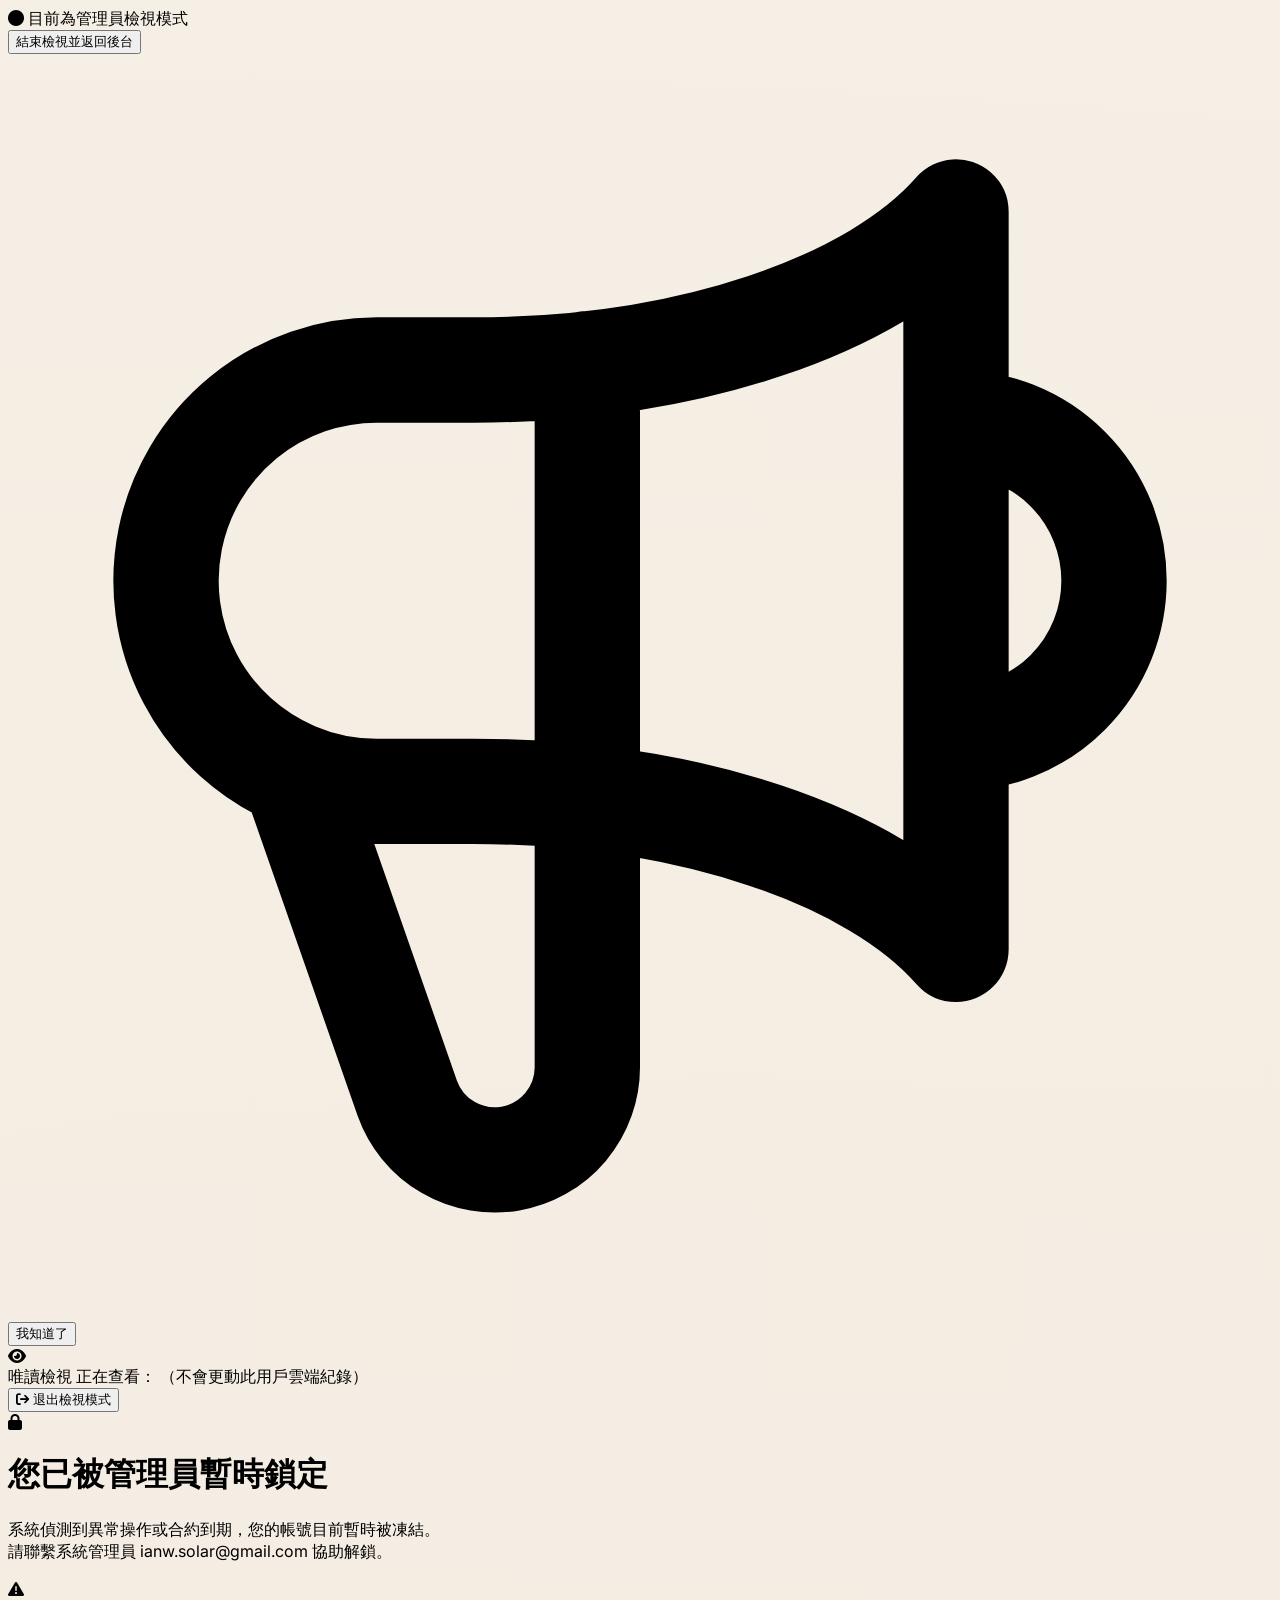
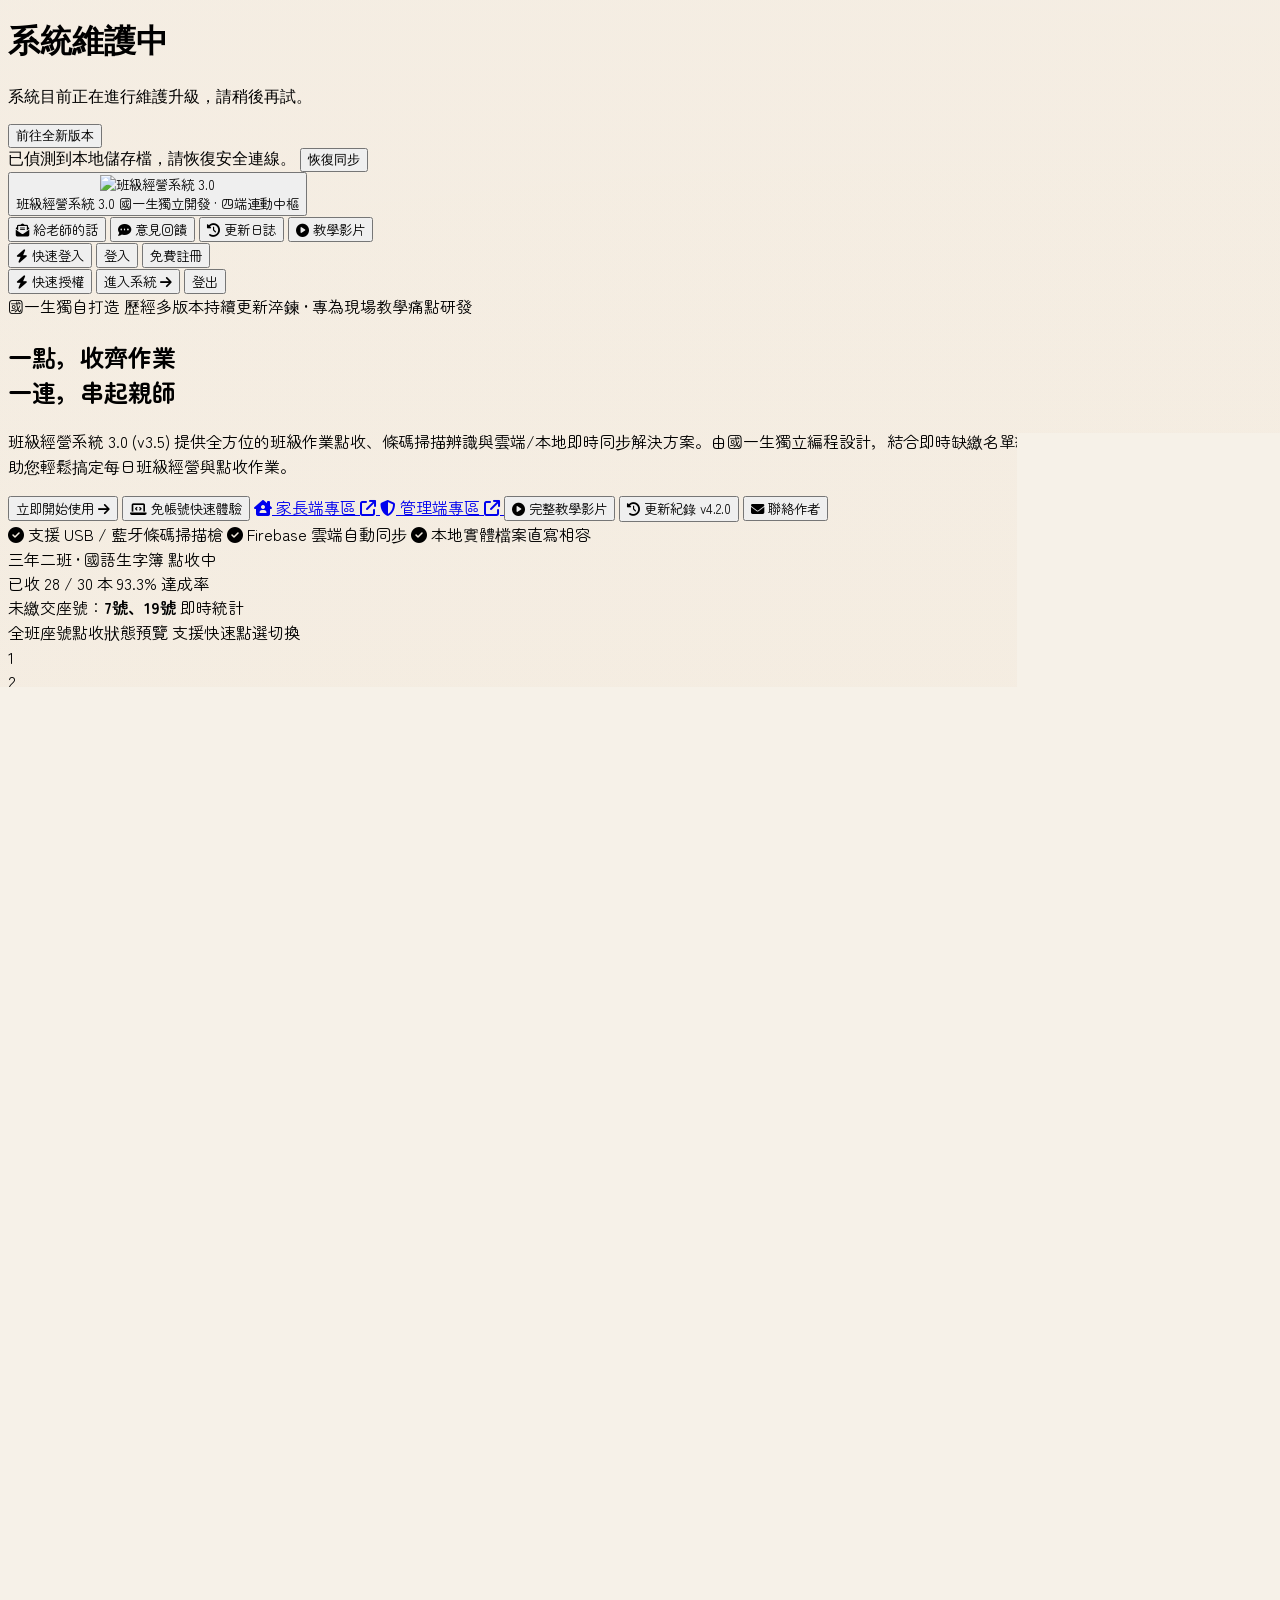
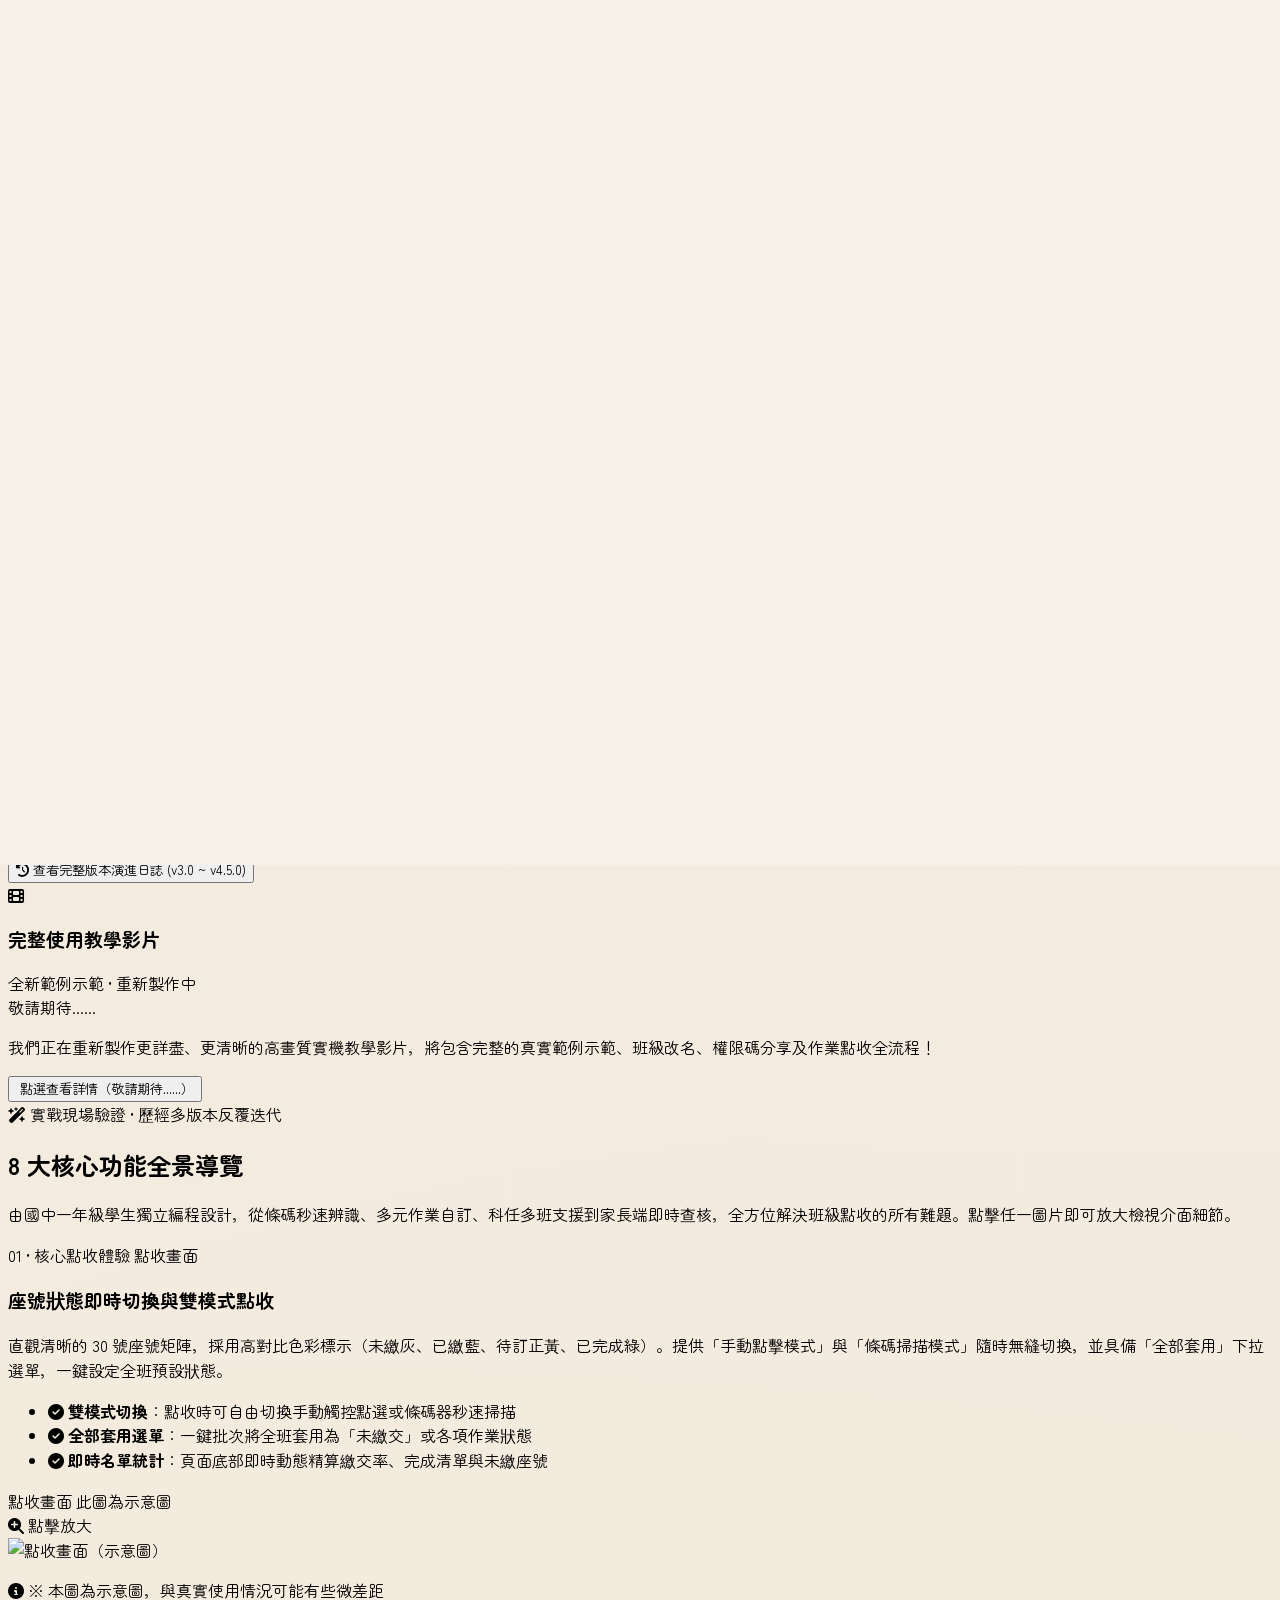
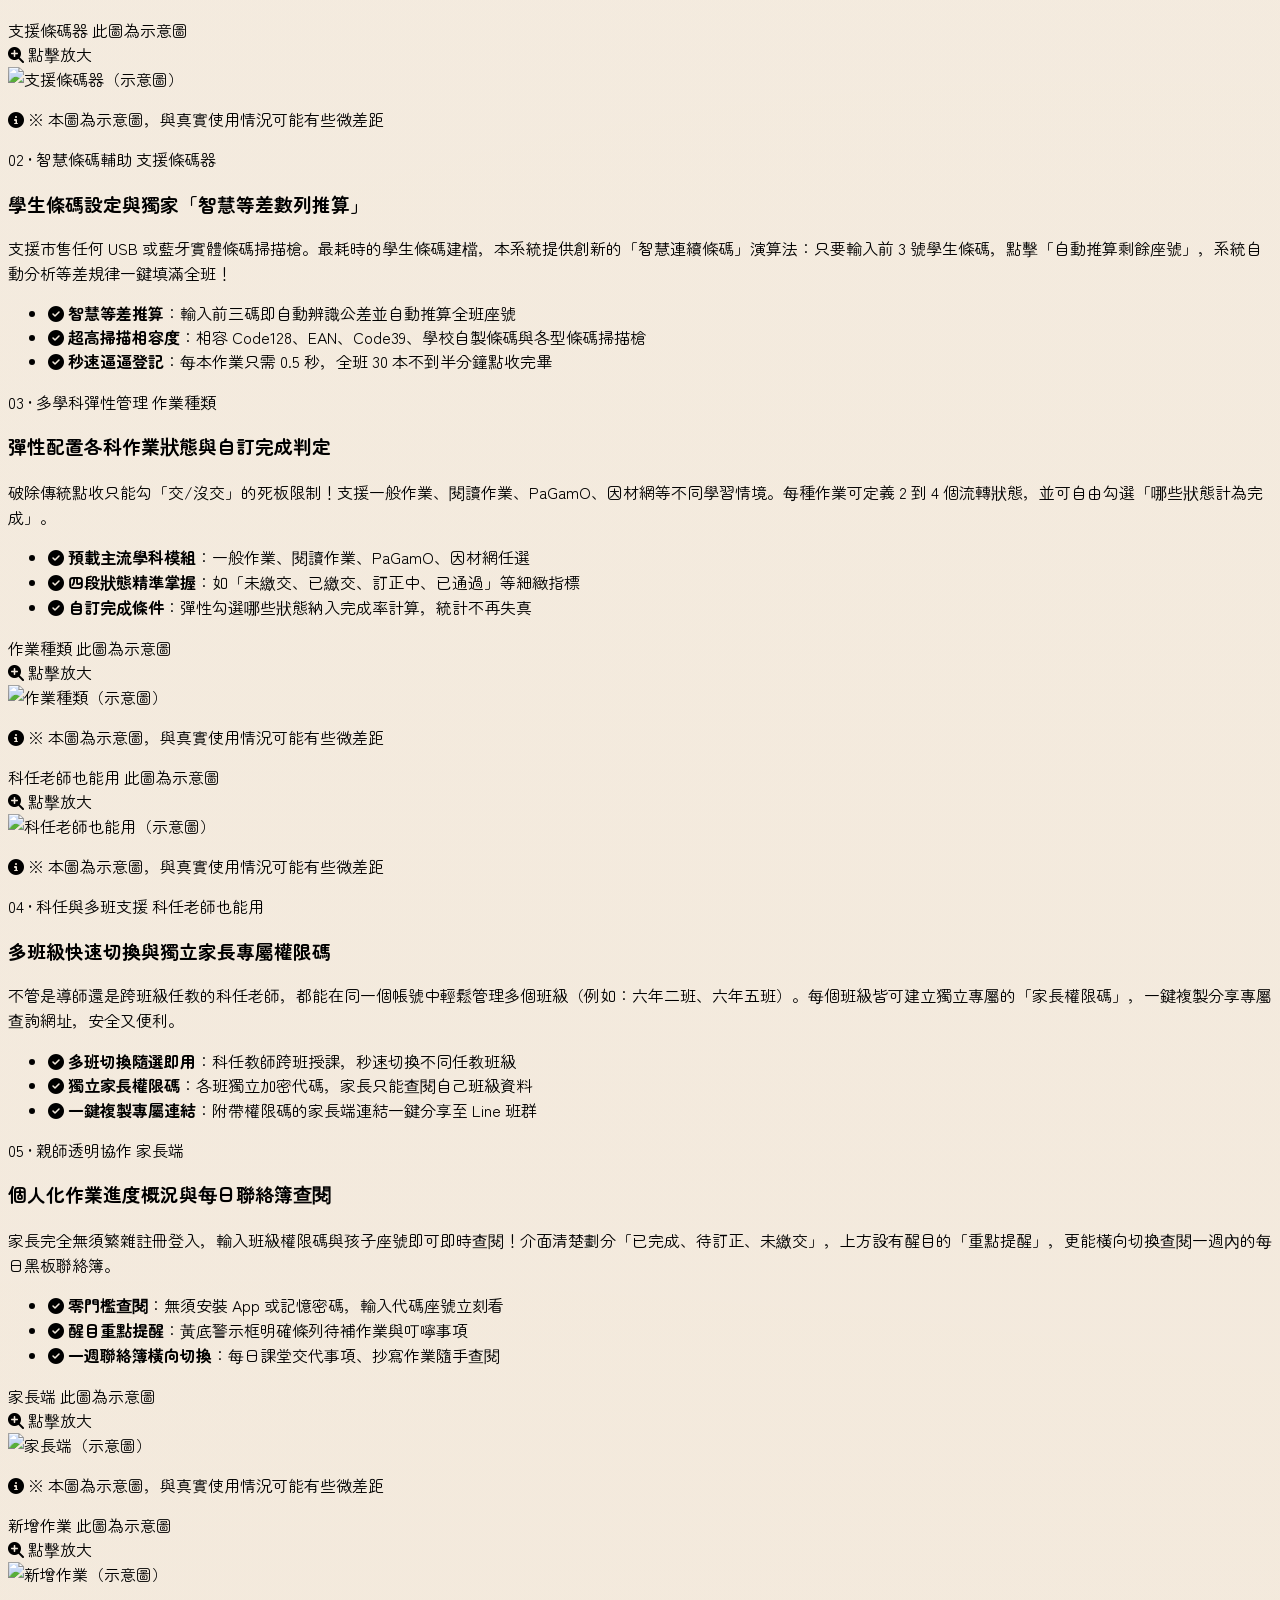
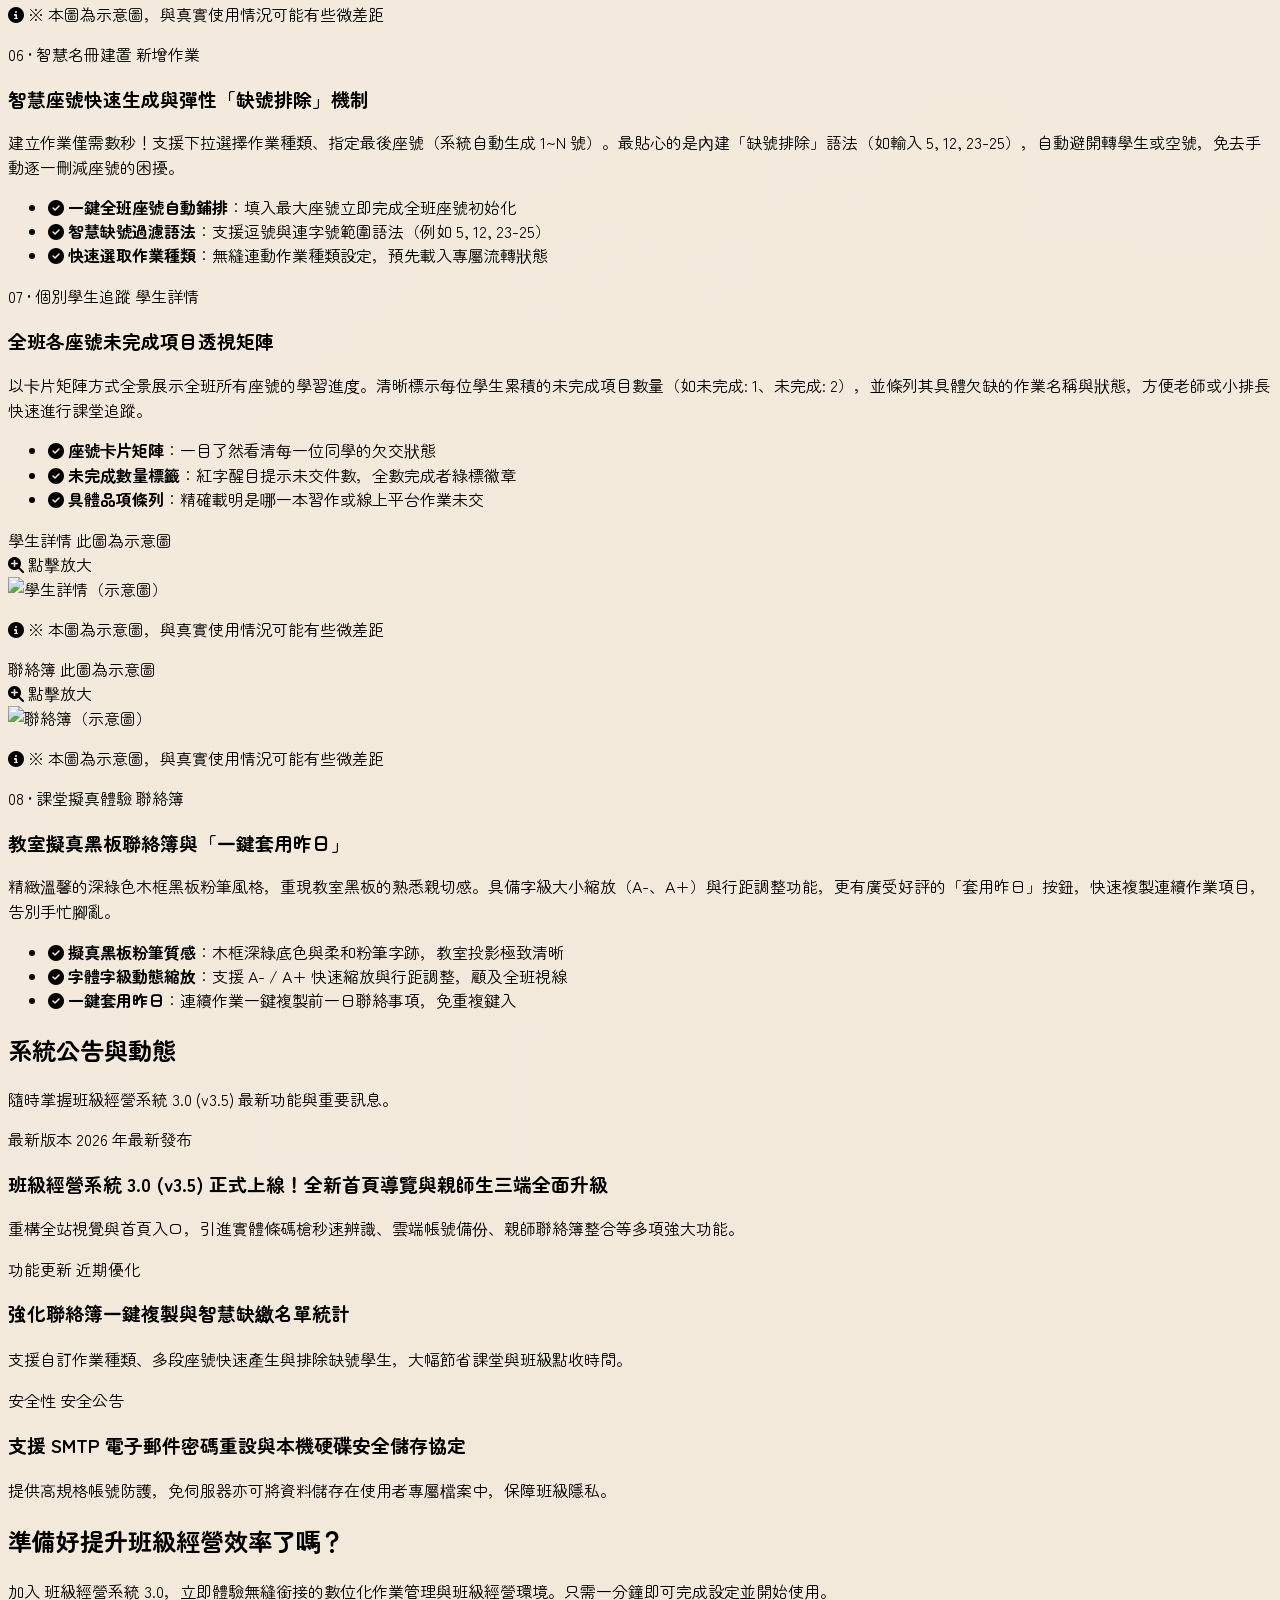
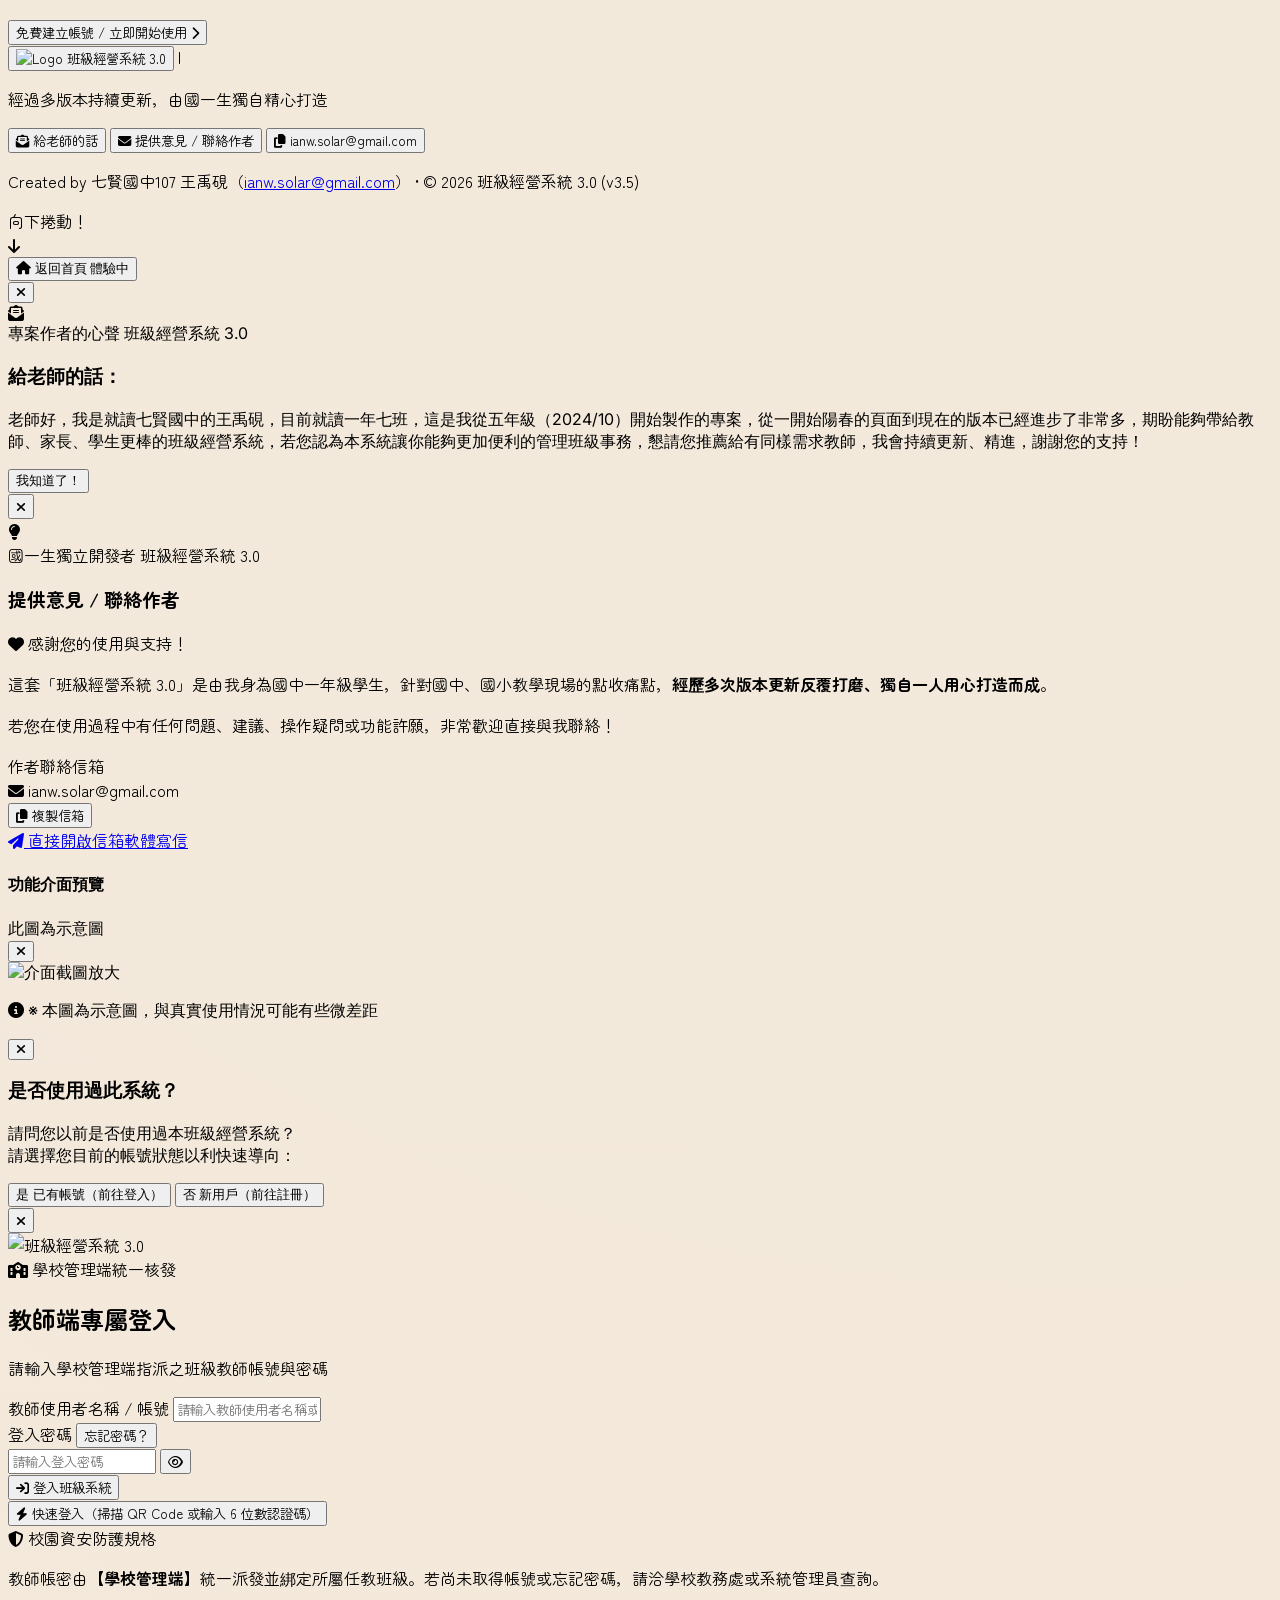
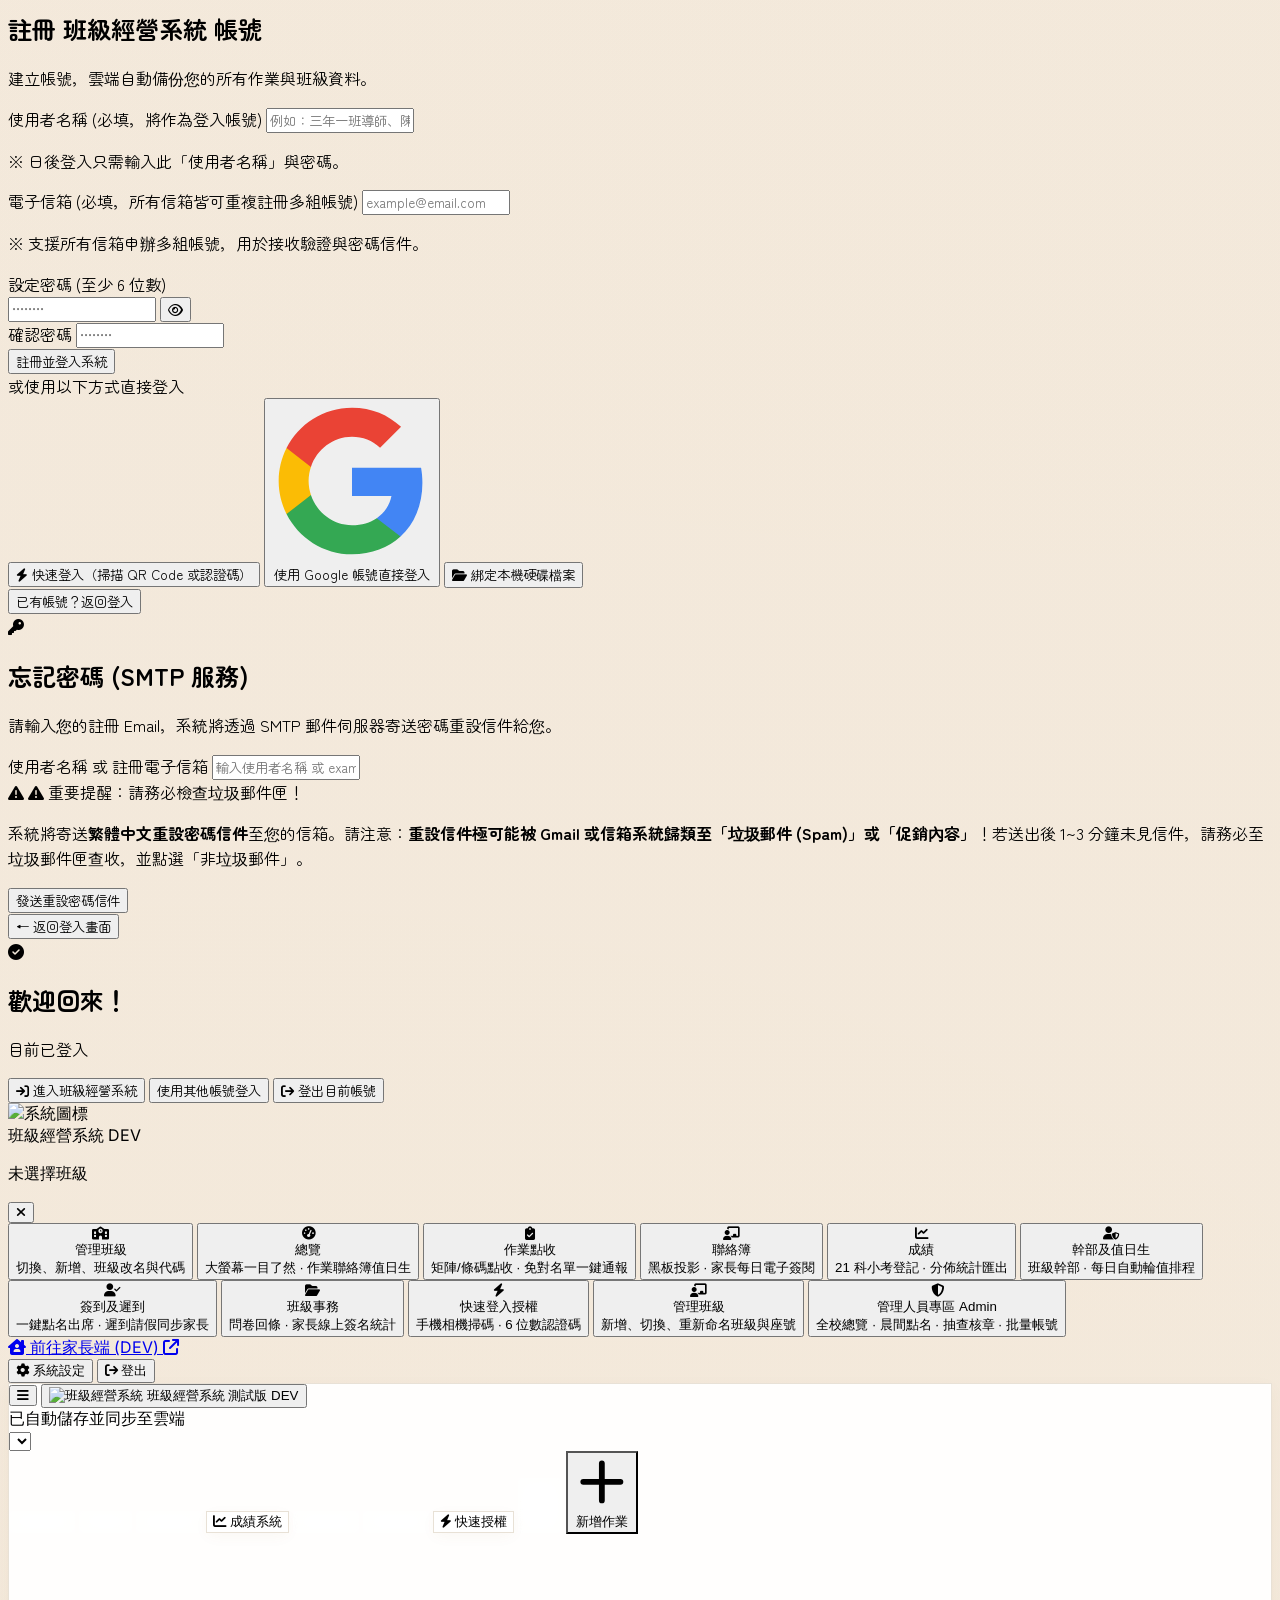
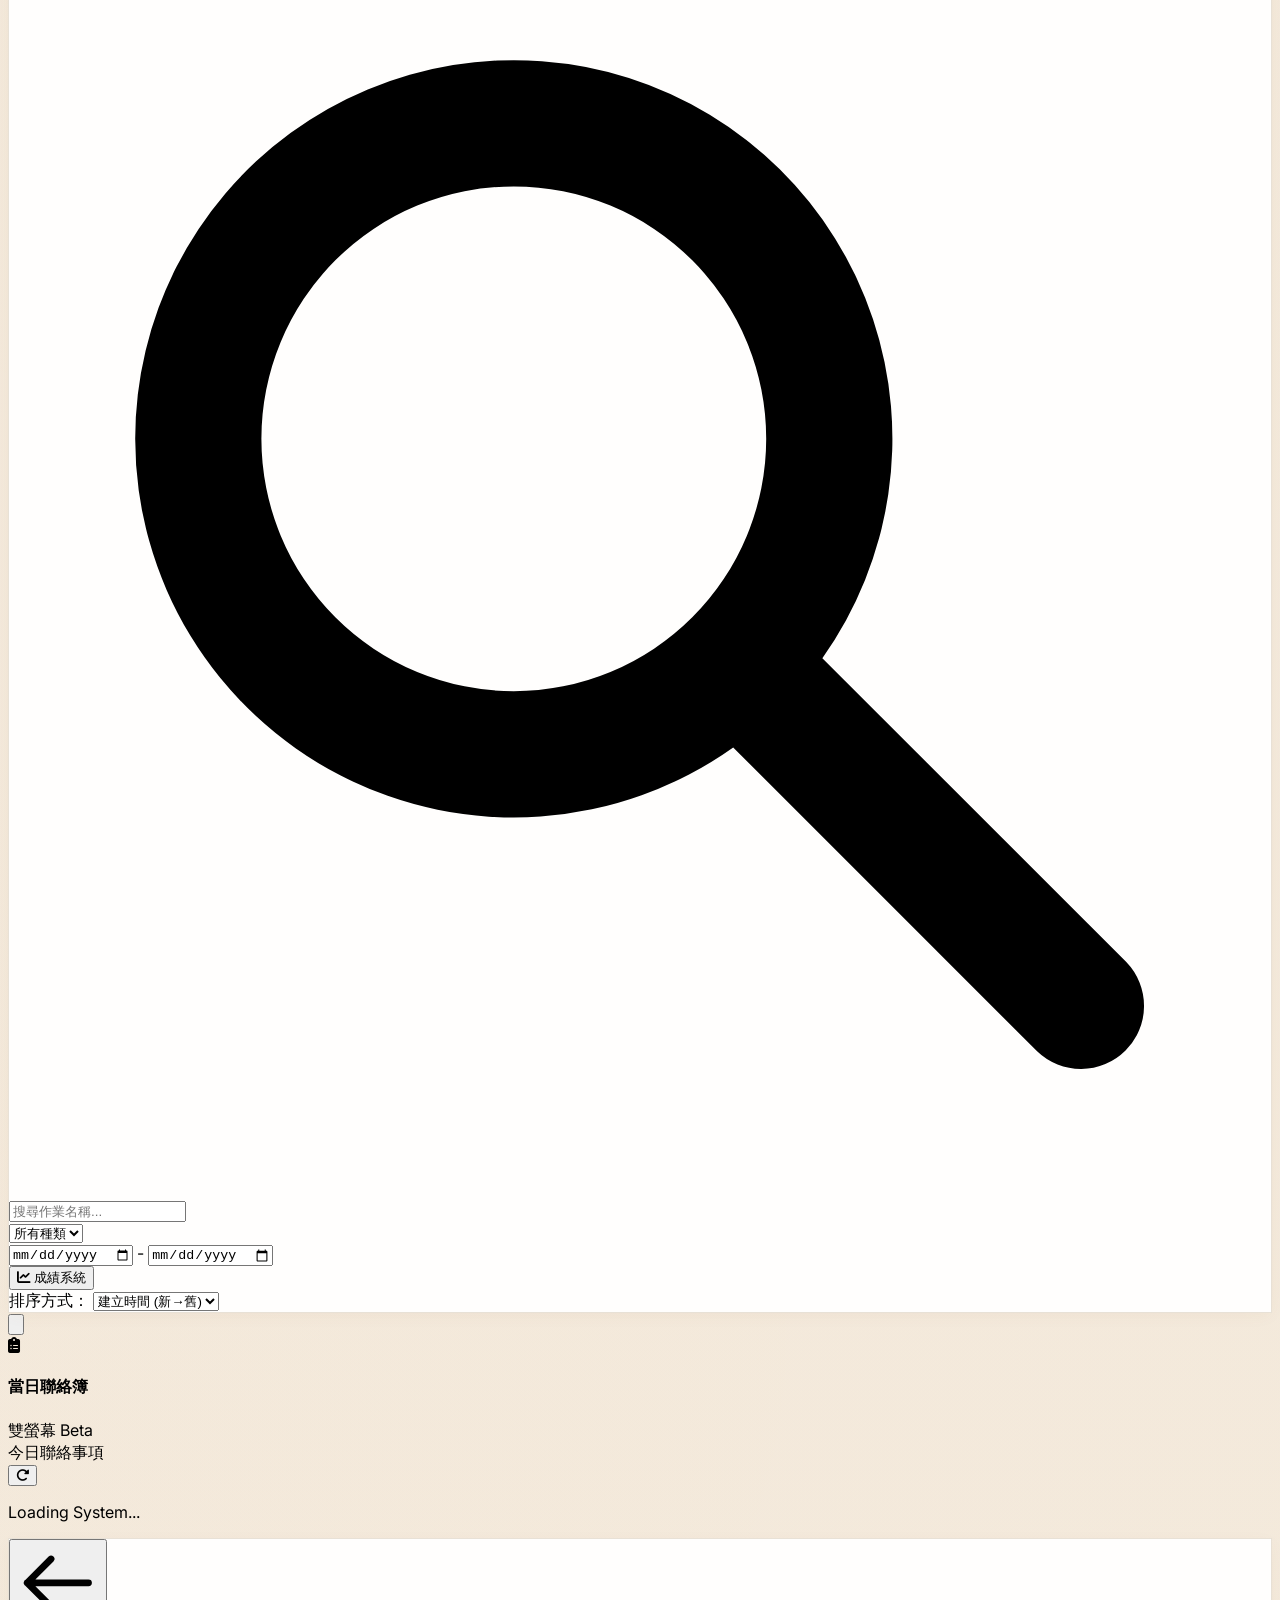
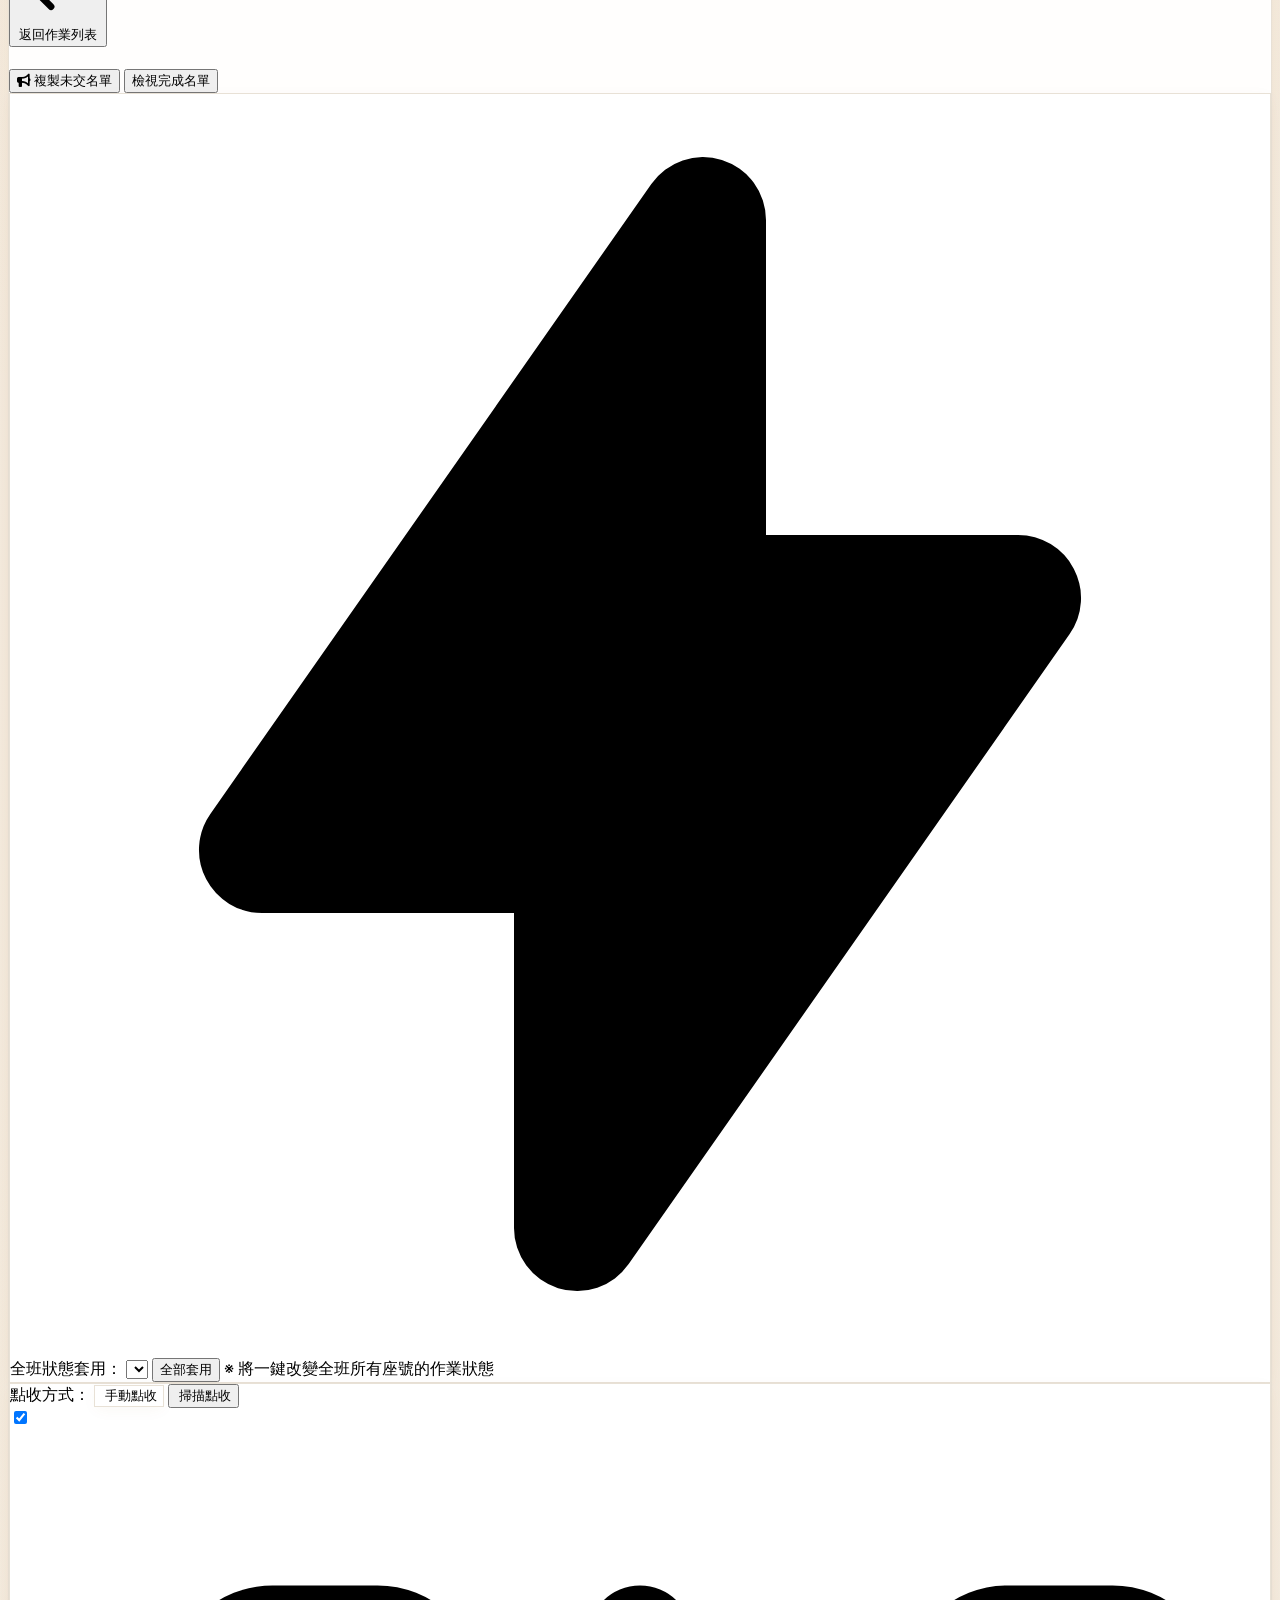
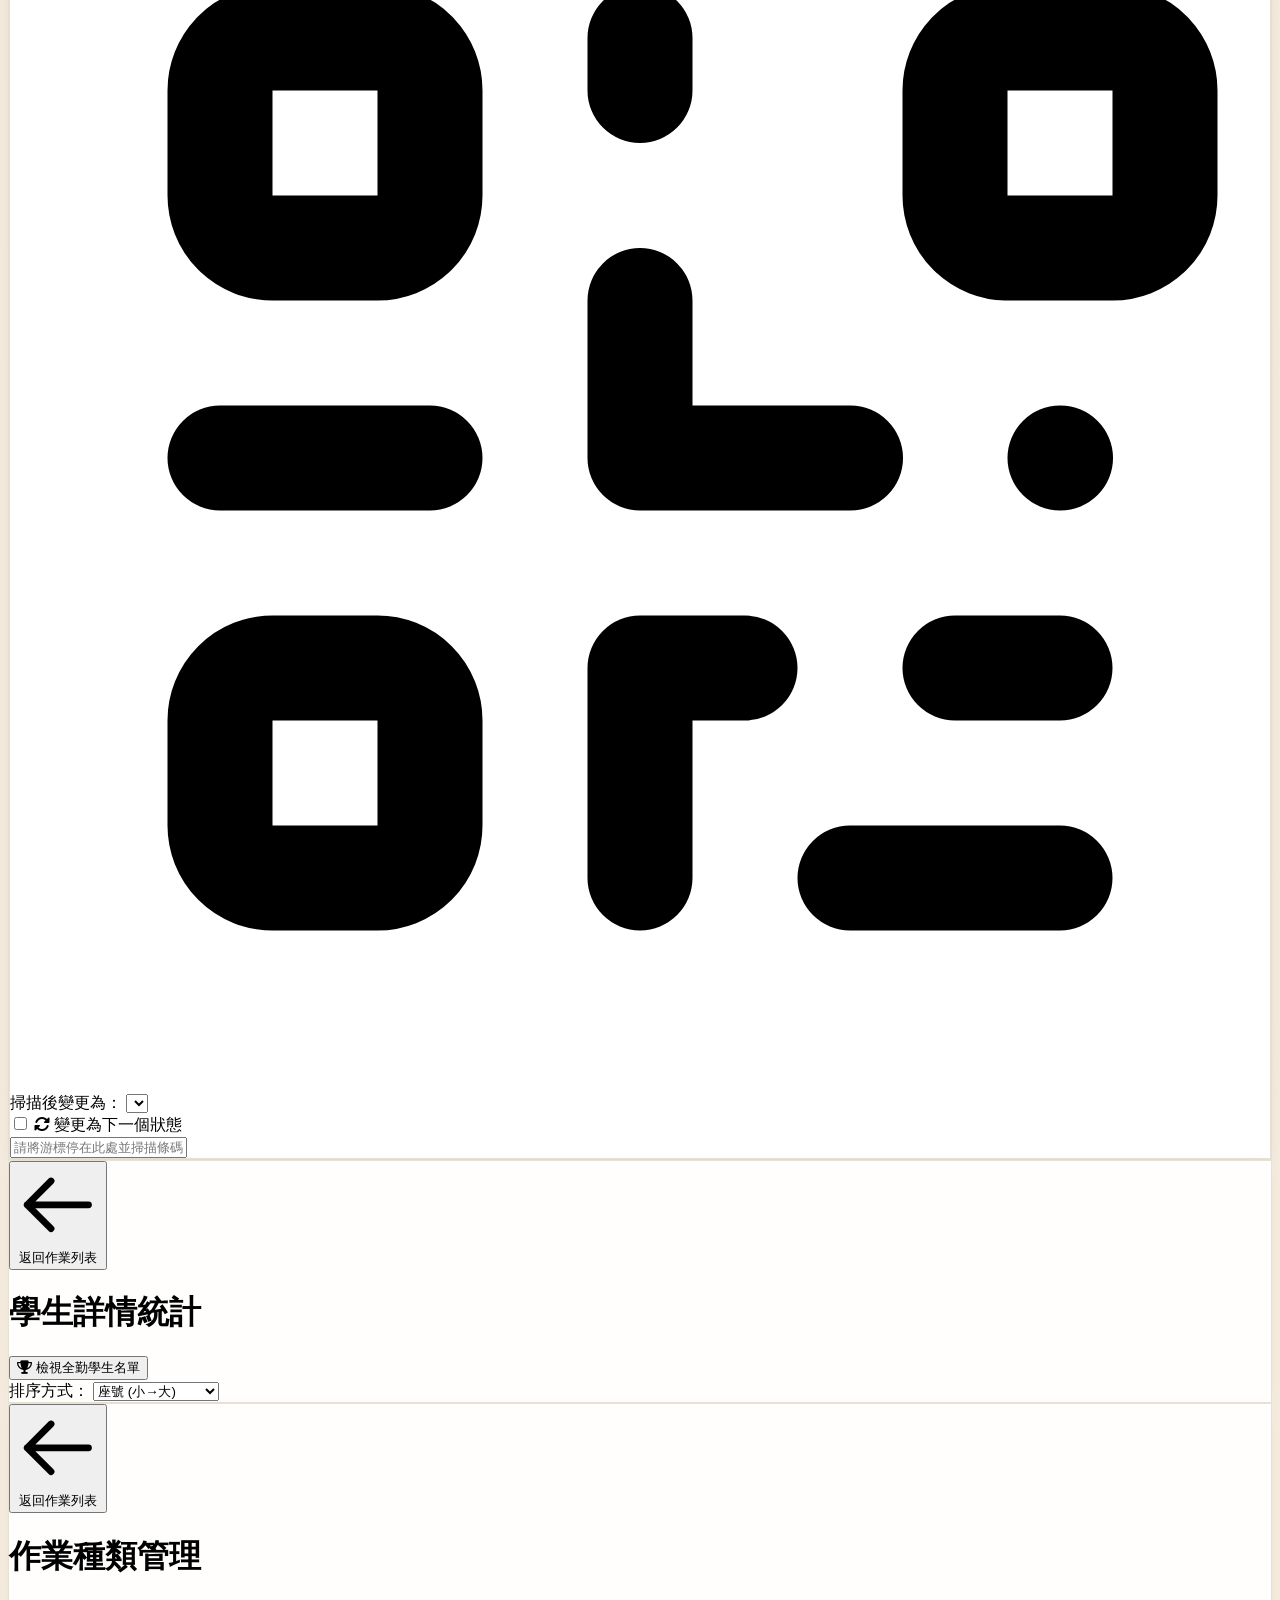
==== commit aa45dff0: "feat(teacher-app): v4.5.0 auto-mount class, school-provisioned PIN management with eye toggle, 1.5s " ====
--- a/index.html
+++ b/index.html
@@ -483,7 +483,7 @@
                                 </span>
                                 <div>
                                     <h3 class="font-black text-stone-900 text-lg">系統更新紀錄 (Changelog)</h3>
-                                    <span class="text-xs text-stone-400 font-bold">最新版本 v4.4.6 • 2026/10/13</span>
+                                    <span class="text-xs text-stone-400 font-bold">最新版本 v4.5.0 • 2026/10/13</span>
                                 </div>
                             </div>
                             <span class="px-2.5 py-1 rounded-full bg-emerald-50 text-emerald-700 text-xs font-black border border-emerald-200">最新版本</span>
@@ -492,19 +492,20 @@
                         <div class="p-4 bg-emerald-50/50 rounded-2xl border border-emerald-100/80 space-y-2 text-xs sm:text-sm text-stone-700 font-medium">
                             <div class="font-bold text-emerald-950 flex items-center gap-1.5">
                                 <i class="fa-solid fa-bullhorn text-emerald-600"></i>
-                                <span>v4.4.6 核心更新亮點：</span>
+                                <span>v4.5.0 核心更新亮點：</span>
                             </div>
                             <ul class="space-y-1.5 text-xs text-stone-600 pl-2">
-                                <li class="flex items-start gap-1.5"><i class="fa-solid fa-wand-magic-sparkles text-indigo-600 mt-0.5"></i> <span><b>學生端介面連結與文案全面除役</b>：全面清理教師端與家長端中所有學生端直達連結、按鈕監聽與提示文字，精簡操作體驗。</span></li>
-                                <li class="flex items-start gap-1.5"><i class="fa-solid fa-shield-halved text-emerald-600 mt-0.5"></i> <span><b>家長端 PIN 碼查核引導淨化</b>：將家長端成績防窺驗證說明優化為導師派發之 6 位數 PIN 碼（100000 + 座號），消弭多端認知負擔。</span></li>
-                                <li class="flex items-start gap-1.5"><i class="fa-solid fa-network-wired text-amber-600 mt-0.5"></i> <span><b>系統四端架構收斂整合</b>：確立系統管理員、學校管理端、教師端、家長端之現代化四端獨立雲端協同架構。</span></li>
+                                <li class="flex items-start gap-1.5"><i class="fa-solid fa-network-wired text-indigo-600 mt-0.5"></i> <span><b>全校四端深度互聯與零假資料</b>：系統管理端、學校管理端、教師端與家長端即時資料流全面打通，徹底移除假資料。</span></li>
+                                <li class="flex items-start gap-1.5"><i class="fa-solid fa-key text-amber-600 mt-0.5"></i> <span><b>一秒自動進班與成績認證碼派發規範</b>：學校派發帳密後教師登入自動載入班級；認證碼由學校統一派發、教師僅查看與個別修改，杜絕擅自覆寫。</span></li>
+                                <li class="flex items-start gap-1.5"><i class="fa-solid fa-cloud-arrow-up text-emerald-600 mt-0.5"></i> <span><b>資料庫防護與即時自救存檔機制</b>：0ms 本地持久化、1.5 秒寫入防抖、頁面切換急速自救同步與頂部微型同步指示燈。</span></li>
+                                <li class="flex items-start gap-1.5"><i class="fa-solid fa-stamp text-rose-600 mt-0.5"></i> <span><b>行政抽查核章與即時校安通報連動</b>：學校處室線上查核戳章與安全廣播即時同步教師端聯絡簿與家長端通報看板。</span></li>
                             </ul>
                         </div>
 
                         <div class="flex items-center justify-between pt-1">
                             <button type="button" id="portal-card-changelog-btn" class="w-full py-2.5 px-4 bg-emerald-100/80 hover:bg-emerald-200/80 text-emerald-950 font-bold text-xs sm:text-sm rounded-xl transition-colors flex items-center justify-center gap-2 cursor-pointer">
                                 <i class="fa-solid fa-clock-rotate-left text-emerald-700"></i>
-                                <span>查看完整版本演進日誌 (v3.0 ~ v4.4.6)</span>
+                                <span>查看完整版本演進日誌 (v3.0 ~ v4.5.0)</span>
                             </button>
                         </div>
                     </div>
@@ -1674,6 +1675,10 @@
                          <span class="text-xl sm:text-2xl xl:text-3xl font-black text-transparent bg-clip-text bg-gradient-to-r from-indigo-600 via-purple-500 to-indigo-600 animated-gradient-text tracking-tight drop-shadow-sm group-hover:opacity-90 transition-opacity whitespace-nowrap">班級經營系統</span>
                          <span class="px-2 py-0.5 rounded-full text-[10px] sm:text-xs font-black bg-amber-500 text-white shadow-xs uppercase tracking-wider">測試版 DEV</span>
                      </button>
+                     <div id="cloud-sync-status-indicator" class="hidden md:inline-flex items-center gap-1.5 px-3 py-1 rounded-full text-xs font-bold bg-emerald-50 text-emerald-800 border border-emerald-200 transition-all shrink-0">
+                         <span class="w-2 h-2 rounded-full bg-emerald-500"></span>
+                         <span id="cloud-sync-status-text">已自動儲存並同步至雲端</span>
+                     </div>
                      <select id="class-selector" class="rounded-xl border-slate-200/80 shadow-sm shadow-slate-100/50 focus:border-indigo-500 focus:ring-indigo-500 py-2.5 px-4 text-base sm:text-lg bg-white font-extrabold text-indigo-600 cursor-pointer transition-all"></select>
                 </div>
                 
@@ -3503,10 +3508,10 @@
                     </span>
                     <div>
                         <div class="flex items-center gap-2">
-                            <h2 class="text-xl sm:text-2xl font-black text-slate-900">學生個人 6 位數成績專屬密碼管理</h2>
+                            <h2 class="text-xl sm:text-2xl font-black text-slate-900">學生個人成績認證碼 (PIN) 檢視與維護</h2>
                             <span id="pin-modal-class-badge" class="text-xs font-black px-2.5 py-0.5 rounded-full bg-indigo-50 text-indigo-700 border border-indigo-200">班級</span>
                         </div>
-                        <p class="text-xs text-slate-500 font-medium mt-0.5">必須由導師設定開通 PIN 碼後，學生與家長方能進入成績系統；若學生忘記密碼可在此一鍵重設。</p>
+                        <p class="text-xs text-slate-500 font-medium mt-0.5">成績認證碼由學校統一派發；導師可在此查看、個別微調修改座號認證碼，或一鍵複製通知發給家長。</p>
                     </div>
                 </div>
                 <button type="button" id="close-student-pins-modal-btn" class="w-8 h-8 rounded-full bg-slate-100 hover:bg-slate-200 text-slate-500 flex items-center justify-center transition-colors cursor-pointer">
@@ -3517,18 +3522,14 @@
             <!-- Toolbar & Batch Actions -->
             <div class="py-3.5 flex flex-wrap items-center justify-between gap-2.5 flex-shrink-0 border-b border-slate-100">
                 <div class="flex items-center gap-2 flex-wrap">
-                    <button type="button" id="btn-batch-random-pins" class="py-2 px-3.5 rounded-xl bg-gradient-to-r from-emerald-600 to-teal-600 hover:from-emerald-700 hover:to-teal-700 text-white font-black text-xs shadow-md shadow-emerald-600/20 transition-all flex items-center gap-1.5 cursor-pointer">
-                        <i class="fa-solid fa-dice"></i>
-                        <span>隨機產生全班專屬 PIN 碼</span>
+                    <button type="button" id="btn-batch-random-pins" class="py-2 px-3.5 rounded-xl bg-slate-100 hover:bg-slate-200 text-slate-700 font-black text-xs transition-all flex items-center gap-1.5 cursor-pointer">
+                        <i class="fa-regular fa-eye"></i>
+                        <span>顯示全部 PIN 碼</span>
                     </button>
-                    <button type="button" id="btn-batch-clear-pins" class="py-2 px-3 rounded-xl bg-rose-50 hover:bg-rose-100 text-rose-700 font-bold text-xs transition-colors flex items-center gap-1.5 cursor-pointer">
-                        <i class="fa-solid fa-ban"></i>
-                        <span>全部清除</span>
-                    </button>
-                </div>
-                <button type="button" id="btn-copy-pins-roster" class="py-2 px-3 rounded-xl bg-indigo-50 hover:bg-indigo-100 text-indigo-700 font-bold text-xs transition-colors flex items-center gap-1.5 cursor-pointer" title="複製全班密碼清單，方便發給家長與學生">
+                </div>
+                <button type="button" id="btn-copy-pins-roster" class="py-2 px-3.5 rounded-xl bg-indigo-50 hover:bg-indigo-100 text-indigo-700 font-bold text-xs transition-colors flex items-center gap-1.5 cursor-pointer" title="複製全班密碼清單，方便發給家長">
                     <i class="fa-solid fa-copy"></i>
-                    <span>複製全班密碼對照表</span>
+                    <span>複製全班通知文案</span>
                 </button>
             </div>
 
@@ -4169,12 +4170,41 @@
 
                 <!-- 版本歷程時間軸 -->
                 <div class="space-y-6">
-                    <!-- v4.4.6 系統架構精簡與學生端文案連結除役 -->
+                    <!-- v4.5.0 全校四端深度互聯、自動進班與雲端防護全面升級 -->
                     <div class="p-5 rounded-2xl bg-gradient-to-br from-indigo-50/95 via-sky-50/70 to-emerald-50/50 border-2 border-indigo-600 shadow-lg relative">
                         <div class="flex flex-wrap items-center justify-between gap-2 mb-3">
                             <div class="flex items-center gap-2">
-                                <span class="px-3 py-1 rounded-full bg-indigo-600 text-white text-xs font-black uppercase tracking-wider shadow-xs animate-pulse">v4.4.6 系統架構精簡與學生端介面除役</span>
-                                <span class="text-xs font-bold text-indigo-950">全面除役學生端介面連結與文案、淨化家長端 PIN 碼查核引導、穩固四端校園系統架構</span>
+                                <span class="px-3 py-1 rounded-full bg-indigo-600 text-white text-xs font-black uppercase tracking-wider shadow-xs animate-pulse">v4.5.0 全校四端深度互聯與零假資料架構</span>
+                                <span class="text-xs font-bold text-indigo-950">一秒自動進班、成績認證碼學校派發與防呆維護、1.5s防抖與離頁自救存檔、行政抽查核章全通報</span>
+                            </div>
+                            <span class="text-xs font-mono font-bold text-slate-400">2026-10-13</span>
+                        </div>
+                        <ul class="space-y-2 text-xs sm:text-sm text-slate-700 font-medium">
+                            <li class="flex items-start gap-2">
+                                <i class="fa-solid fa-check text-indigo-600 shrink-0 mt-0.5"></i>
+                                <span><b>全校四端深度互聯與零假資料 (Zero Fake Data)</b>：系統管理端、學校管理端、教師端與家長端即時資料流全面打通，徹底清除模擬出缺席與假學生數據，落實 100% 真實資料庫同步。</span>
+                            </li>
+                            <li class="flex items-start gap-2">
+                                <i class="fa-solid fa-check text-indigo-600 shrink-0 mt-0.5"></i>
+                                <span><b>一秒自動進班與成績認證碼派發新規範</b>：學校端派發帳密後教師登入自動掛載班級與學生；成績認證碼一開始由學校統一派發，教師端僅查看與個別修改，杜絕前端擅自預設覆寫。</span>
+                            </li>
+                            <li class="flex items-start gap-2">
+                                <i class="fa-solid fa-check text-indigo-600 shrink-0 mt-0.5"></i>
+                                <span><b>資料庫防護與即時自救存檔機制</b>：實施 0ms 本地持久化、1.5 秒寫入防抖保護 Firestore 配額、<code>visibilitychange</code> 離頁急速自救同步與頂部微型同步狀態指示燈。</span>
+                            </li>
+                            <li class="flex items-start gap-2">
+                                <i class="fa-solid fa-check text-indigo-600 shrink-0 mt-0.5"></i>
+                                <span><b>行政抽查核章與即時校安通報連動</b>：學校行政處室線上查核印戳與安全廣播即時連通教師端聯絡簿與家長端通報看板，晨間點名自動彙報學務處大看板。</span>
+                            </li>
+                        </ul>
+                    </div>
+
+                    <!-- v4.4.6 系統架構精簡與學生端文案連結除役 -->
+                    <div class="p-5 rounded-2xl bg-white border border-slate-200/90 shadow-sm relative">
+                        <div class="flex flex-wrap items-center justify-between gap-2 mb-3">
+                            <div class="flex items-center gap-2">
+                                <span class="px-3 py-1 rounded-full bg-slate-600 text-white text-xs font-black uppercase tracking-wider shadow-xs">v4.4.6 系統架構精簡與學生端介面除役</span>
+                                <span class="text-xs font-bold text-slate-800">全面除役學生端介面連結與文案、淨化家長端 PIN 碼查核引導、穩固四端校園系統架構</span>
                             </div>
                             <span class="text-xs font-mono font-bold text-slate-400">2026-10-13</span>
                         </div>
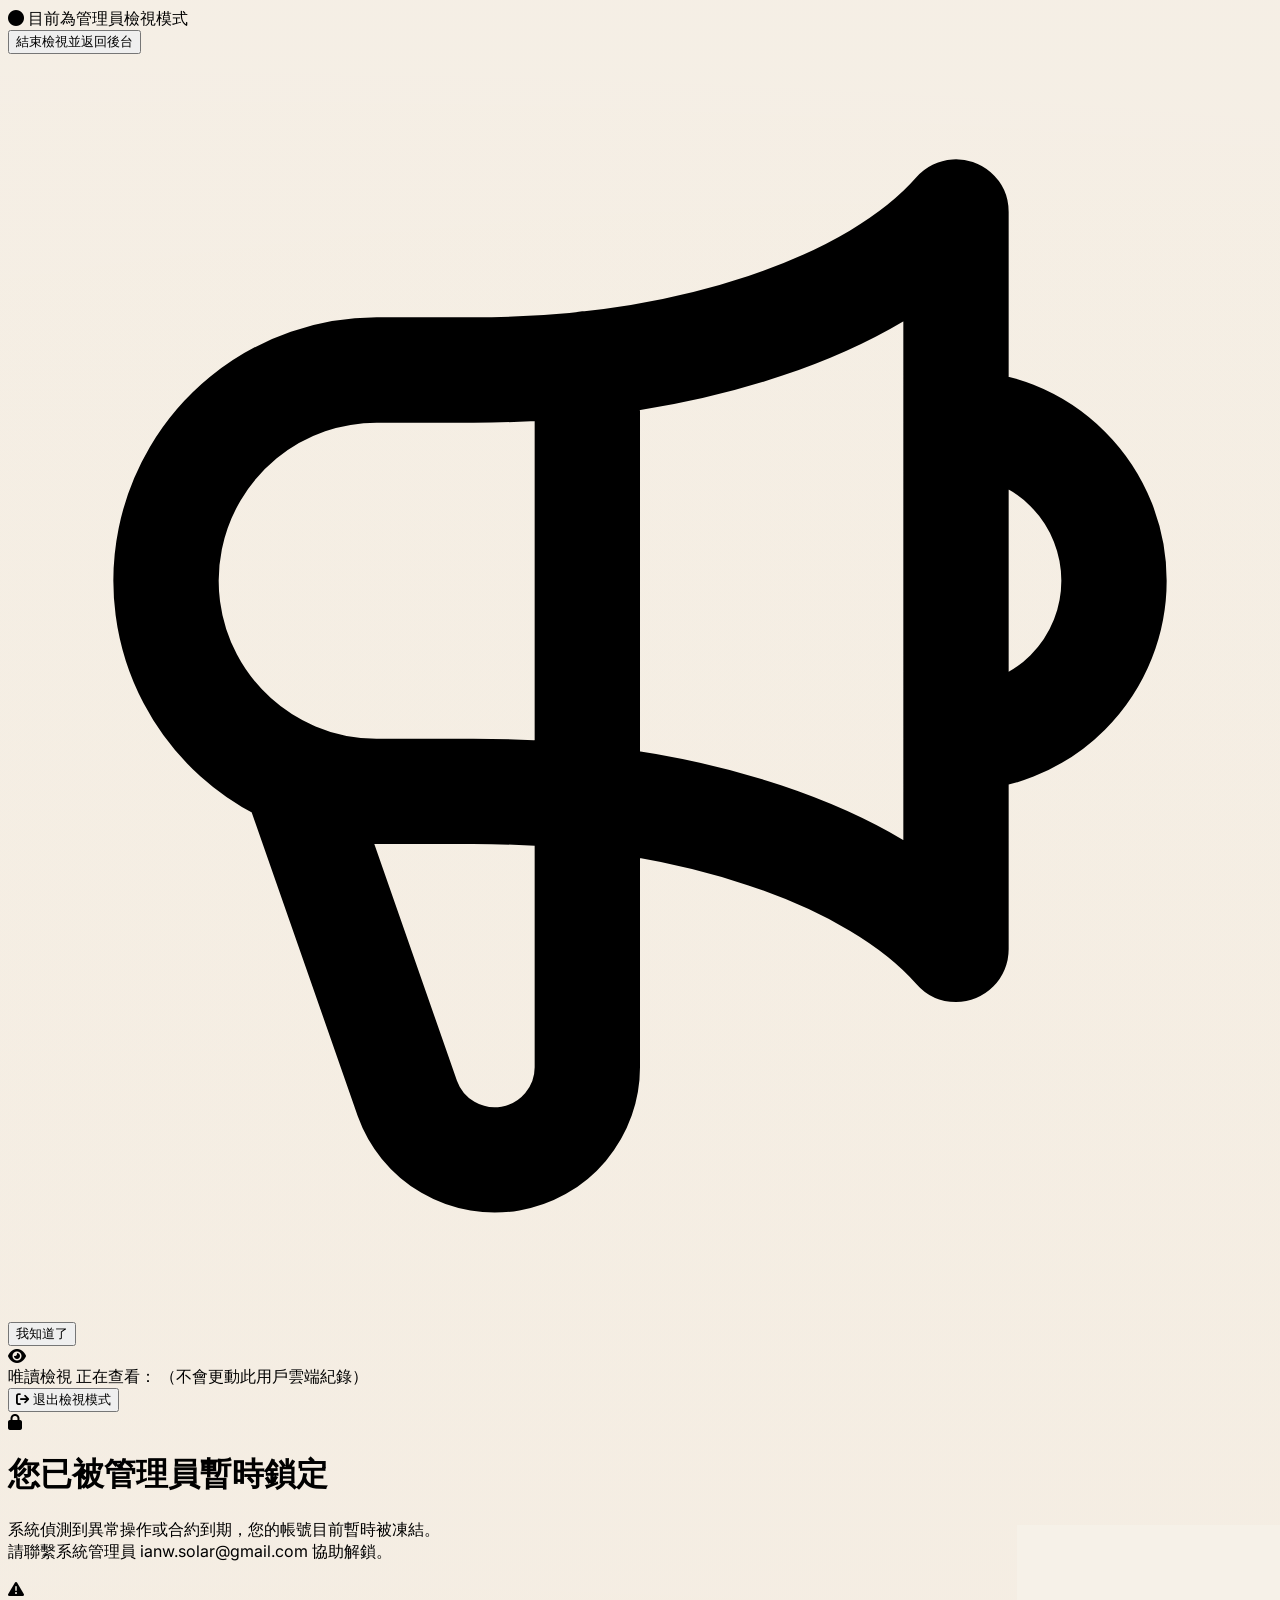
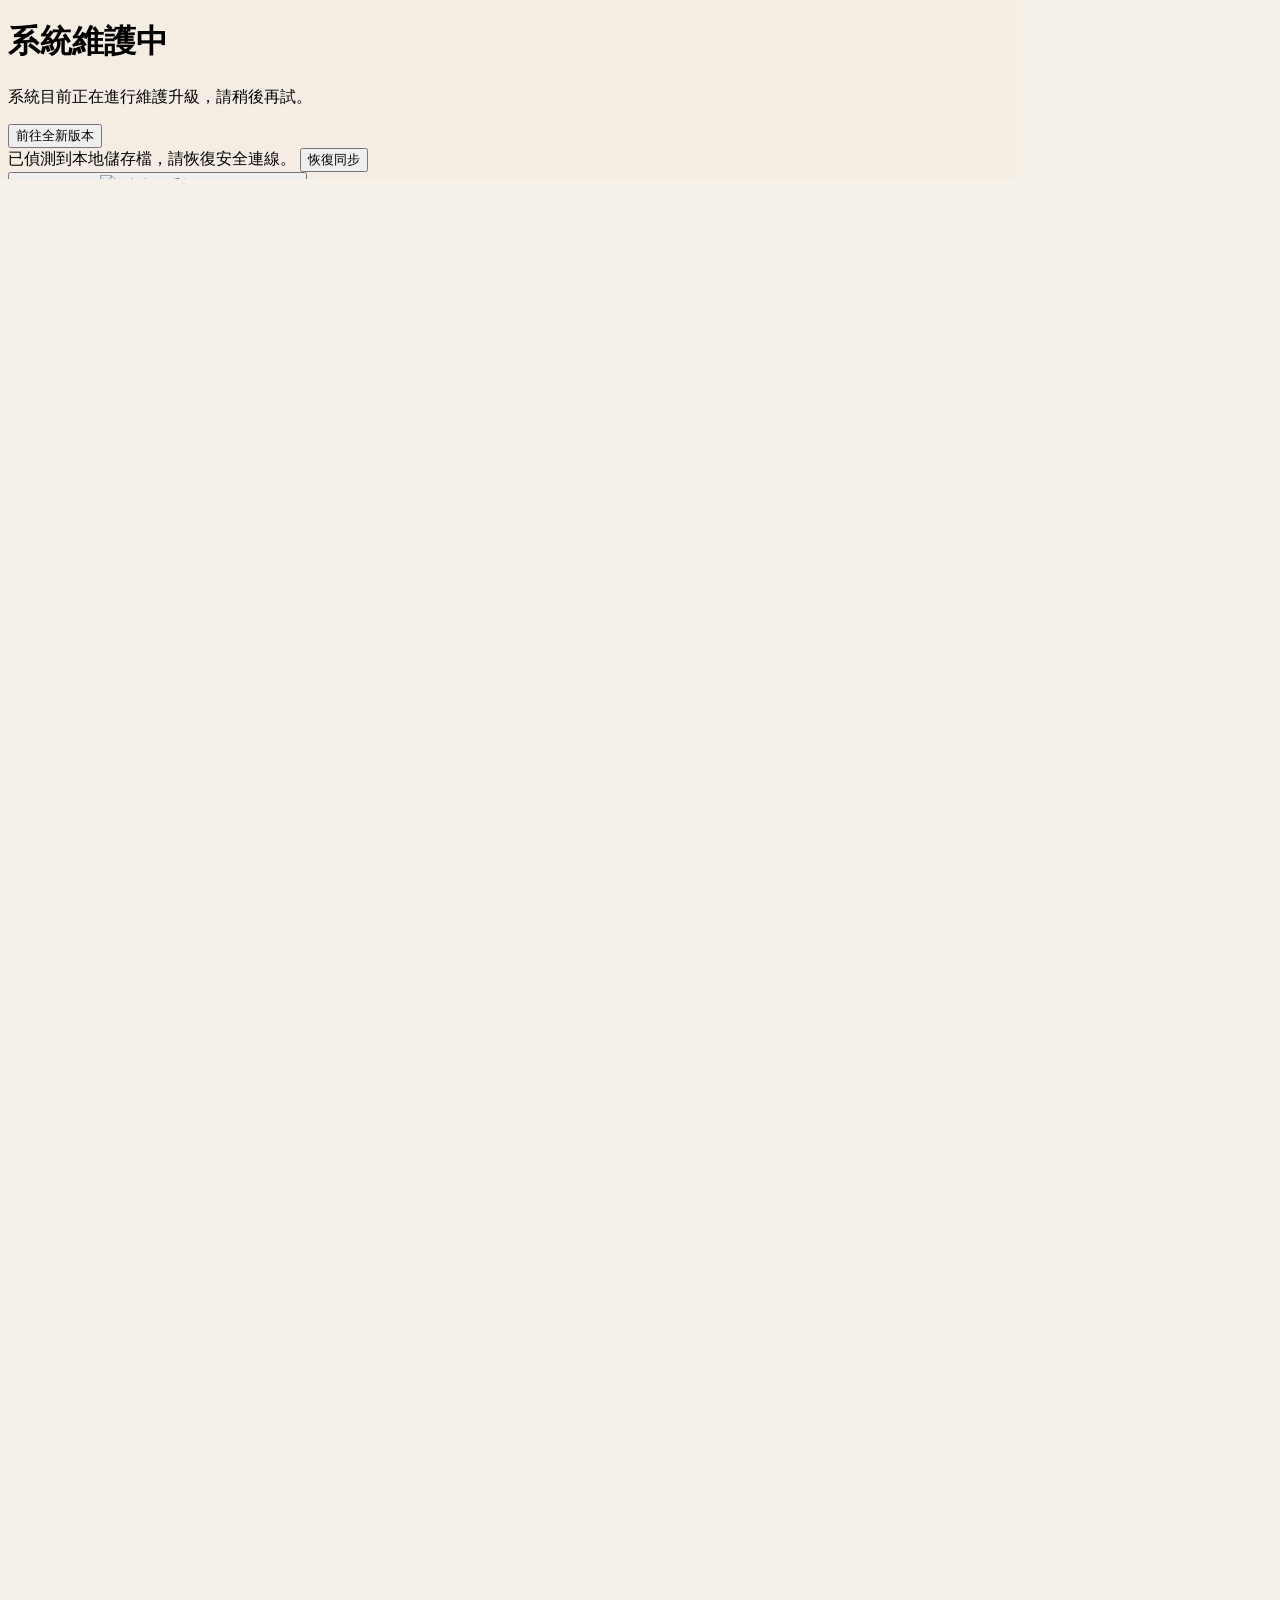
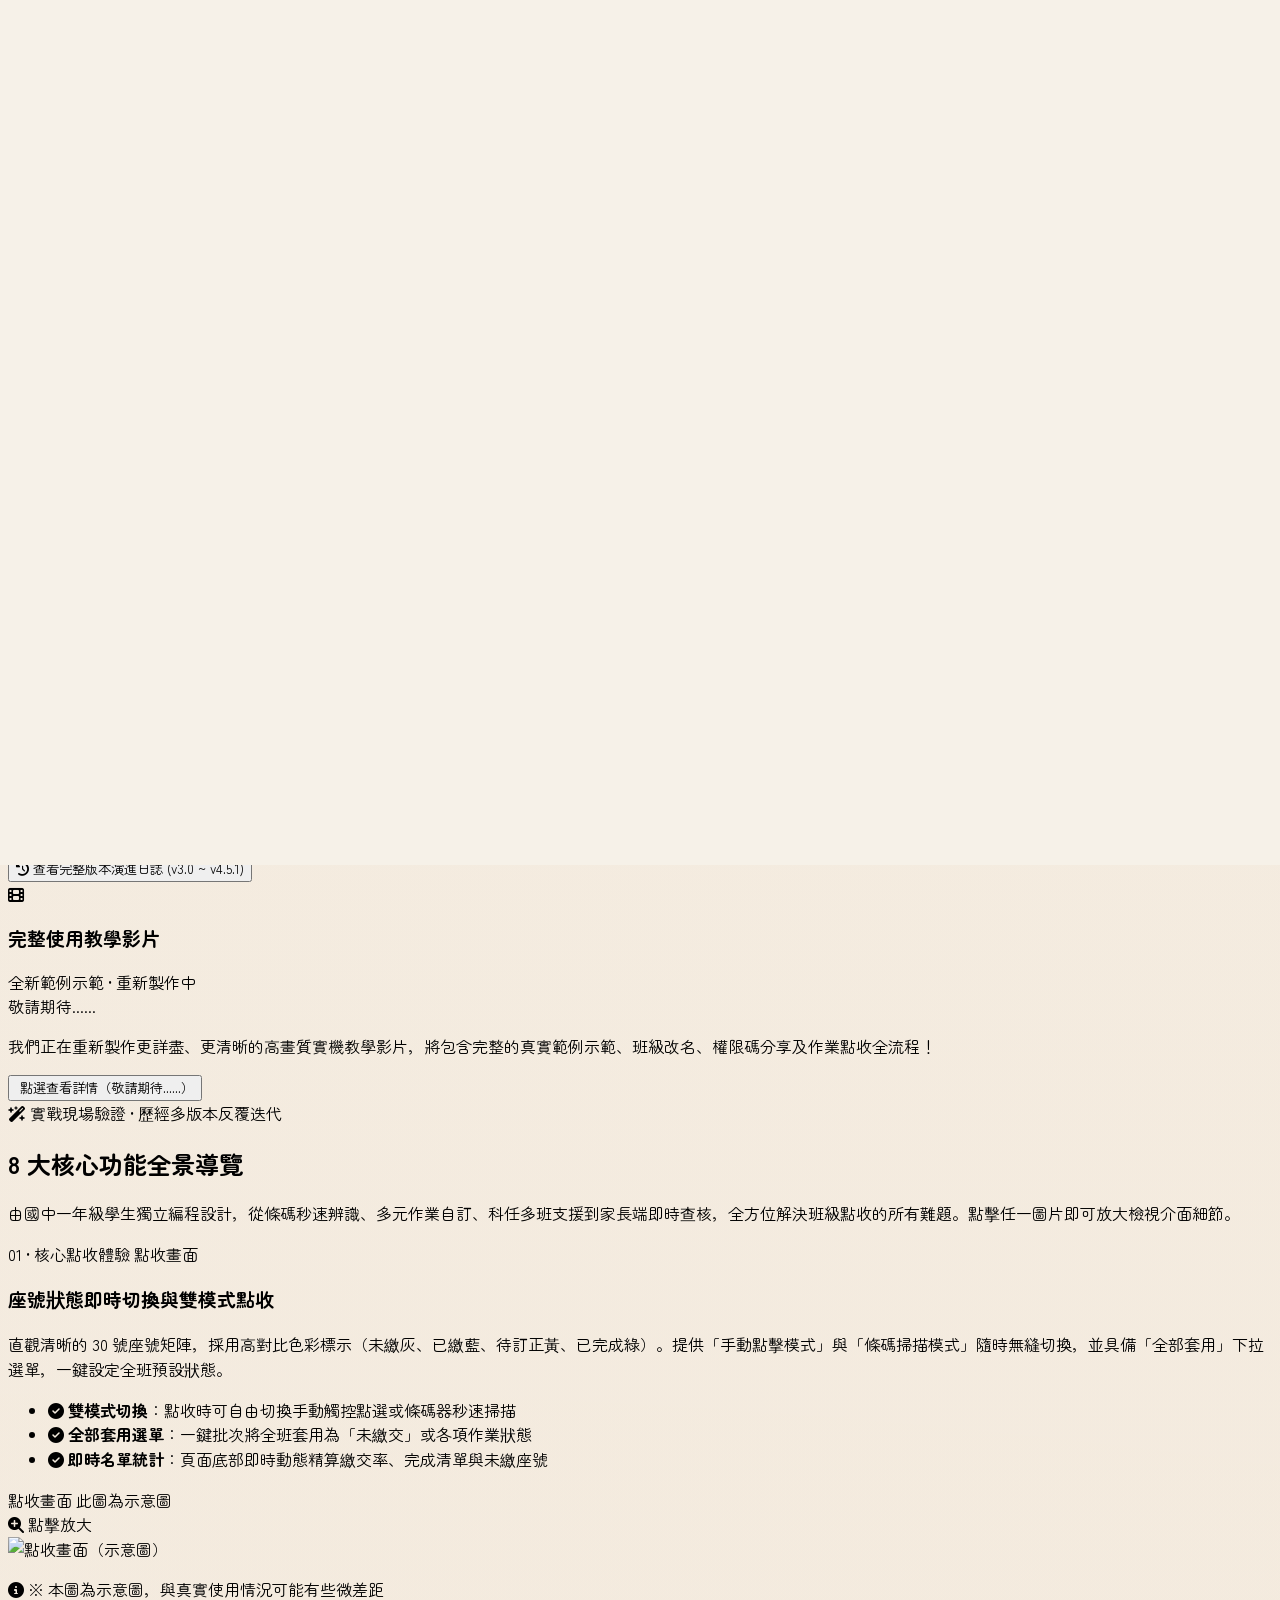
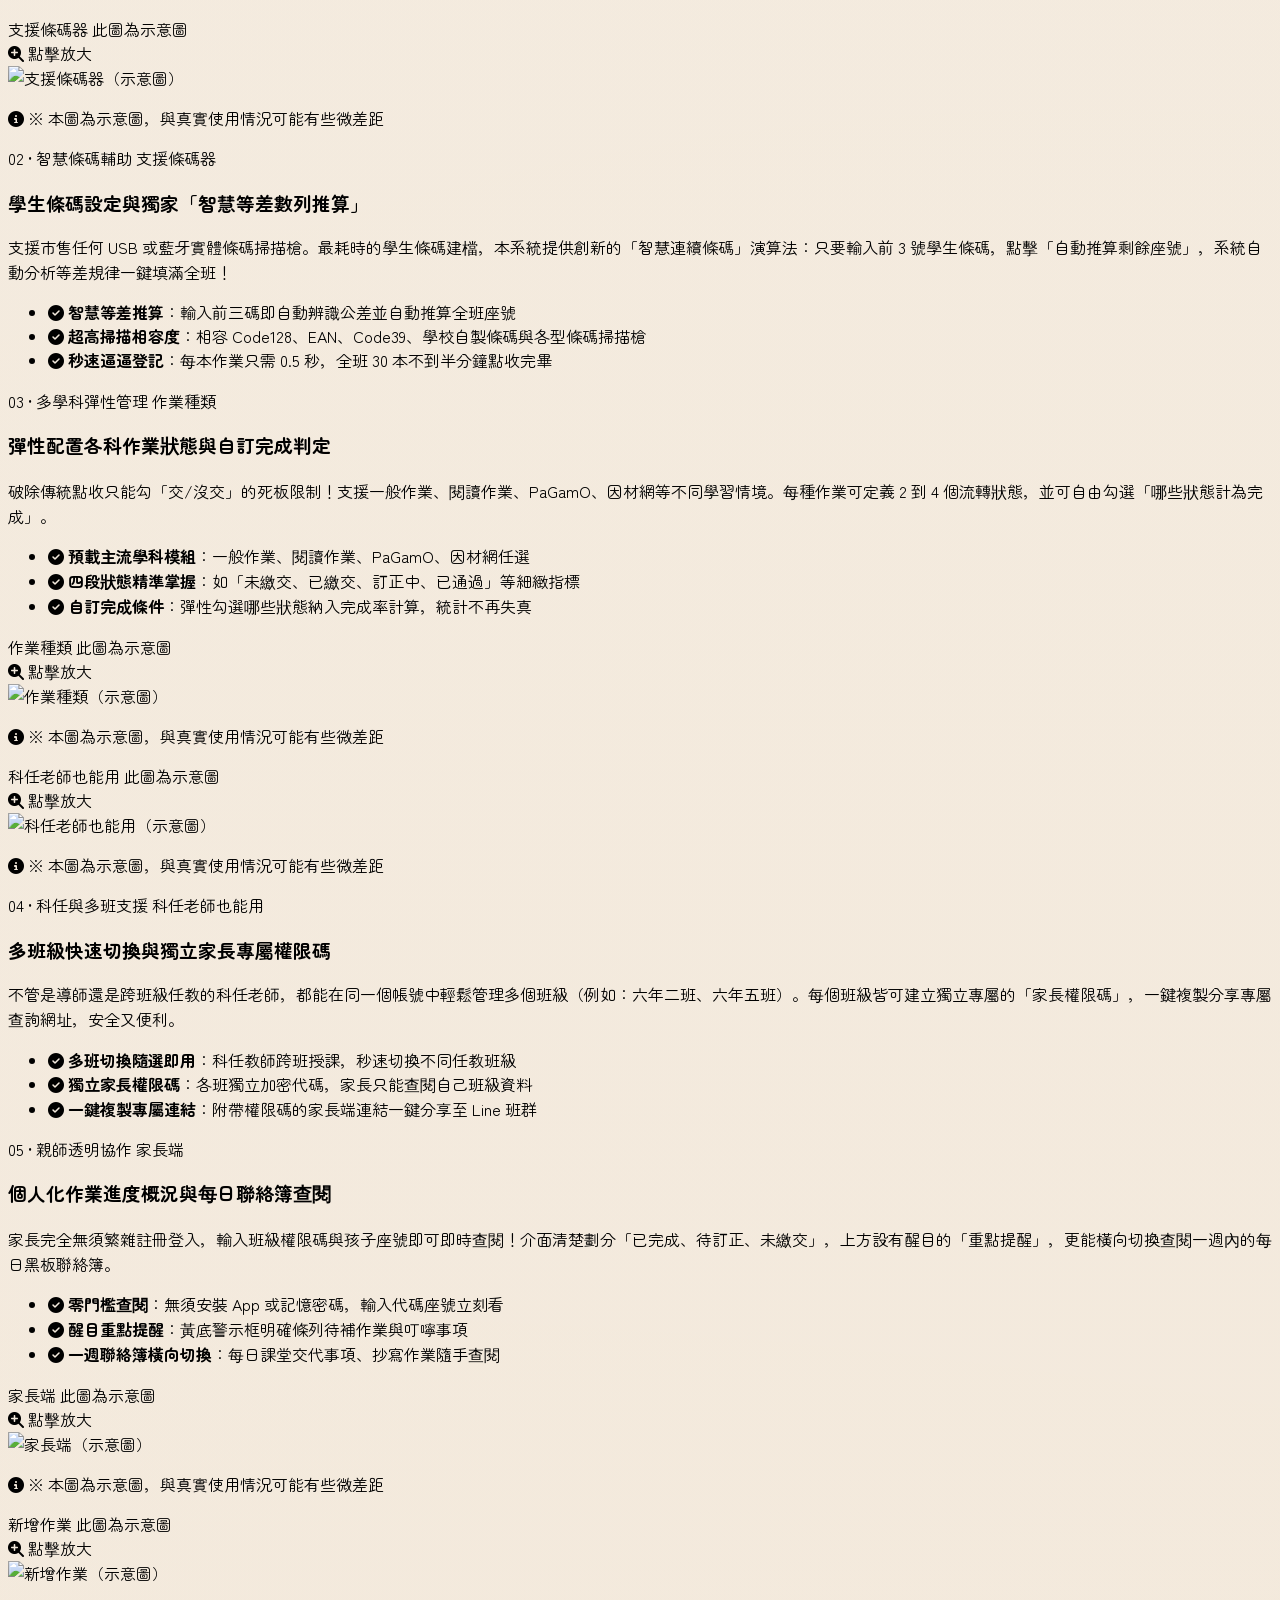
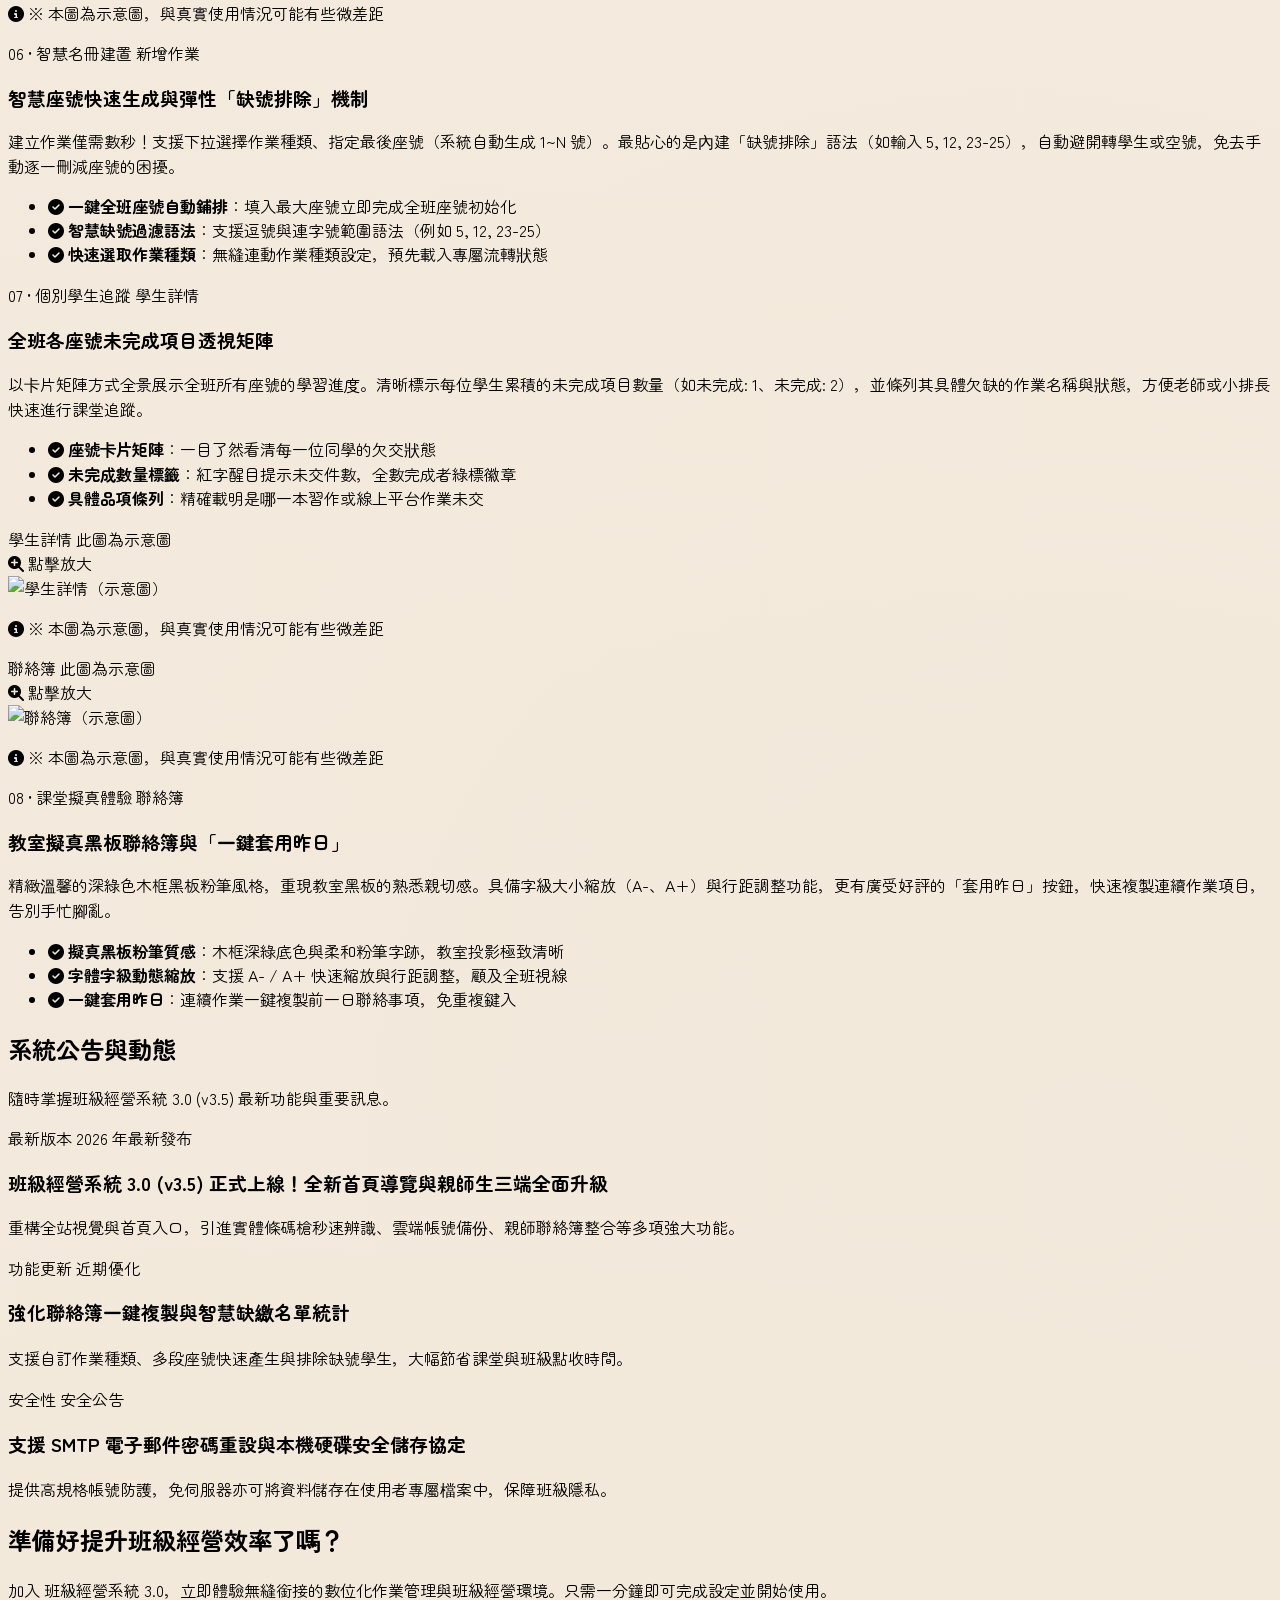
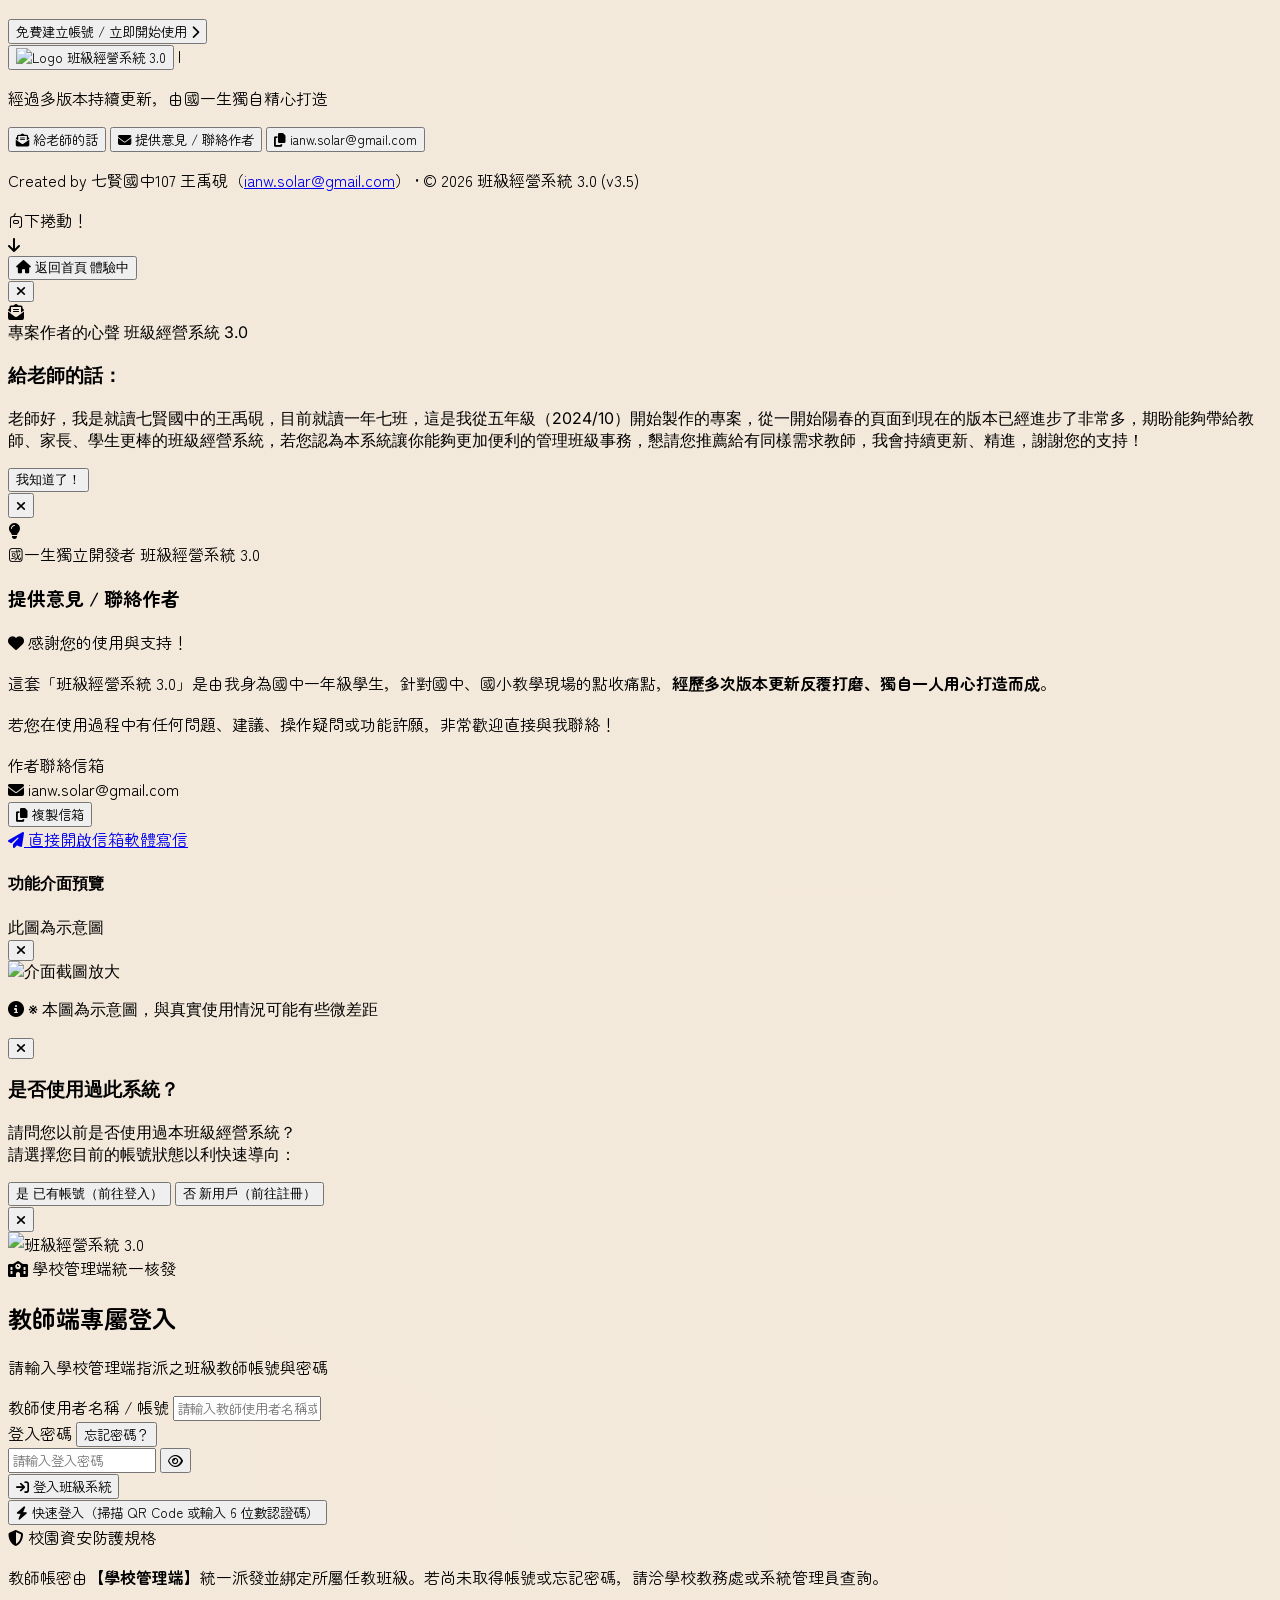
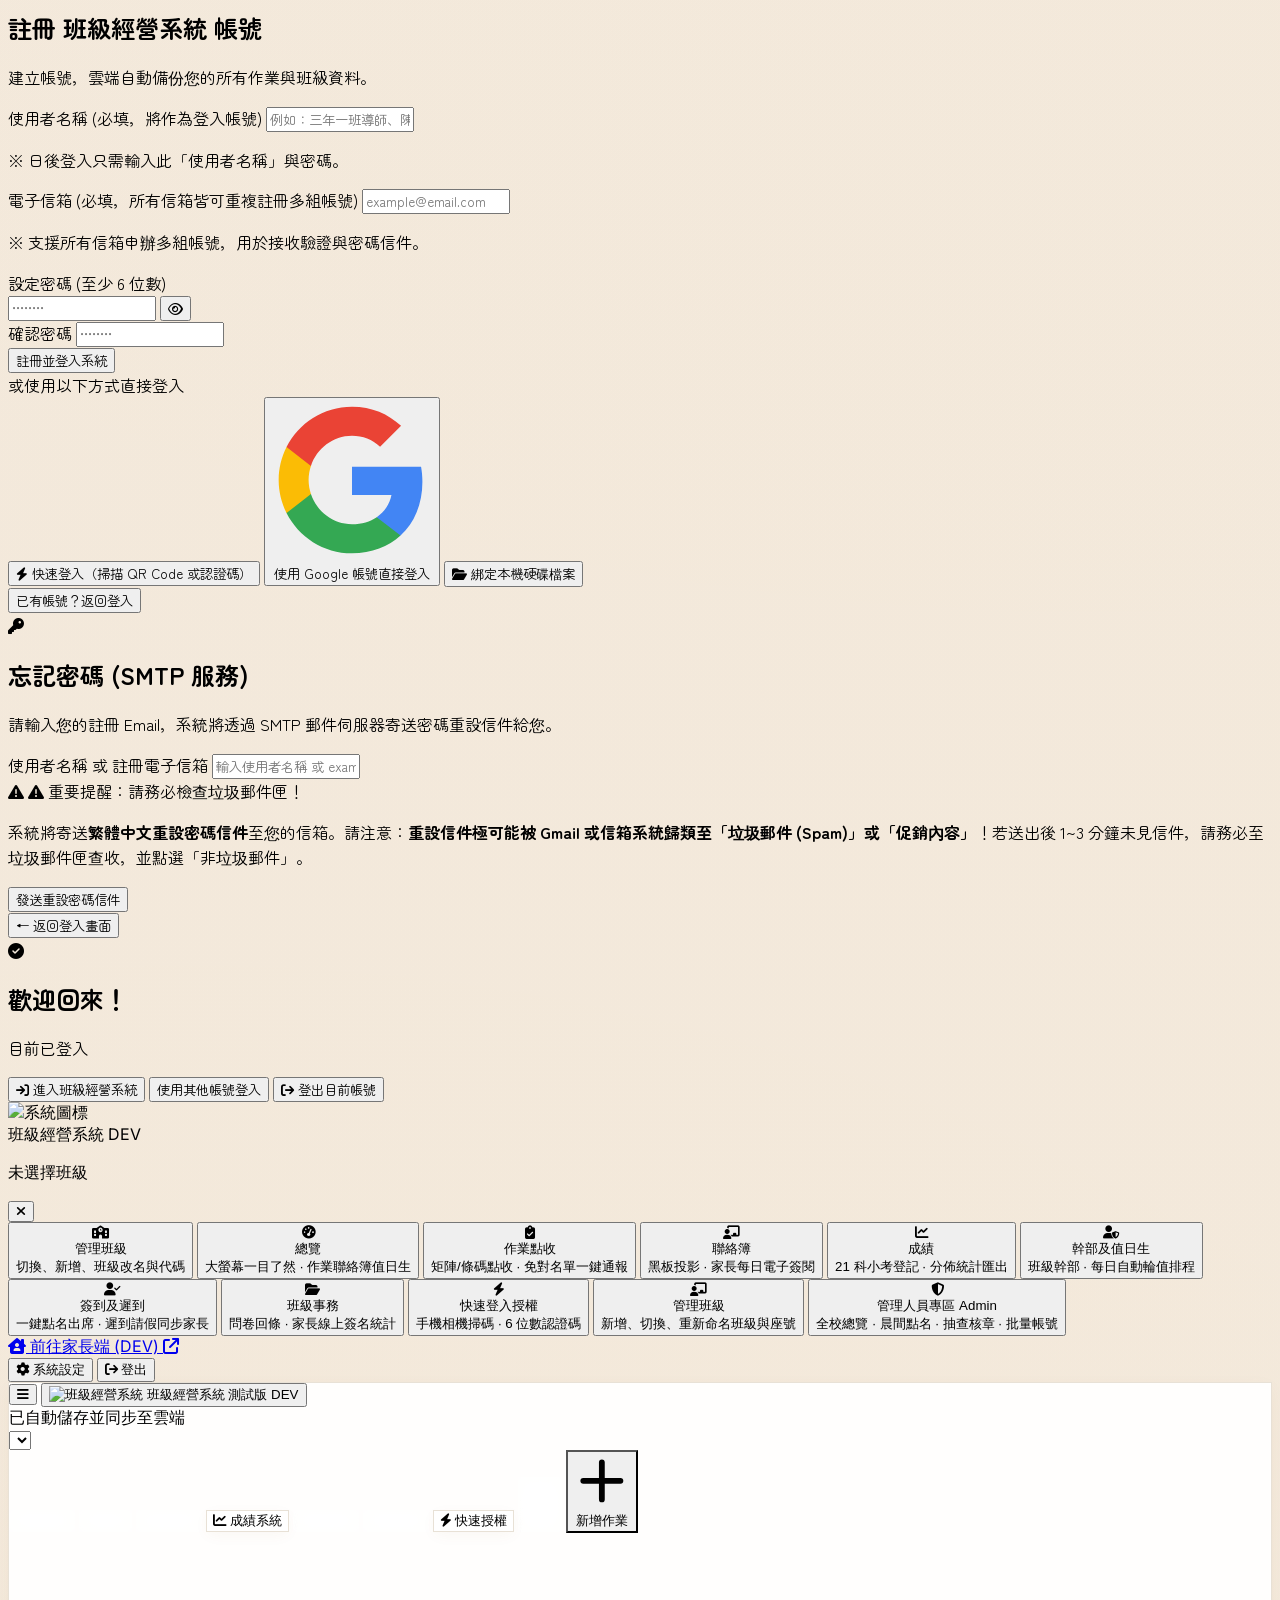
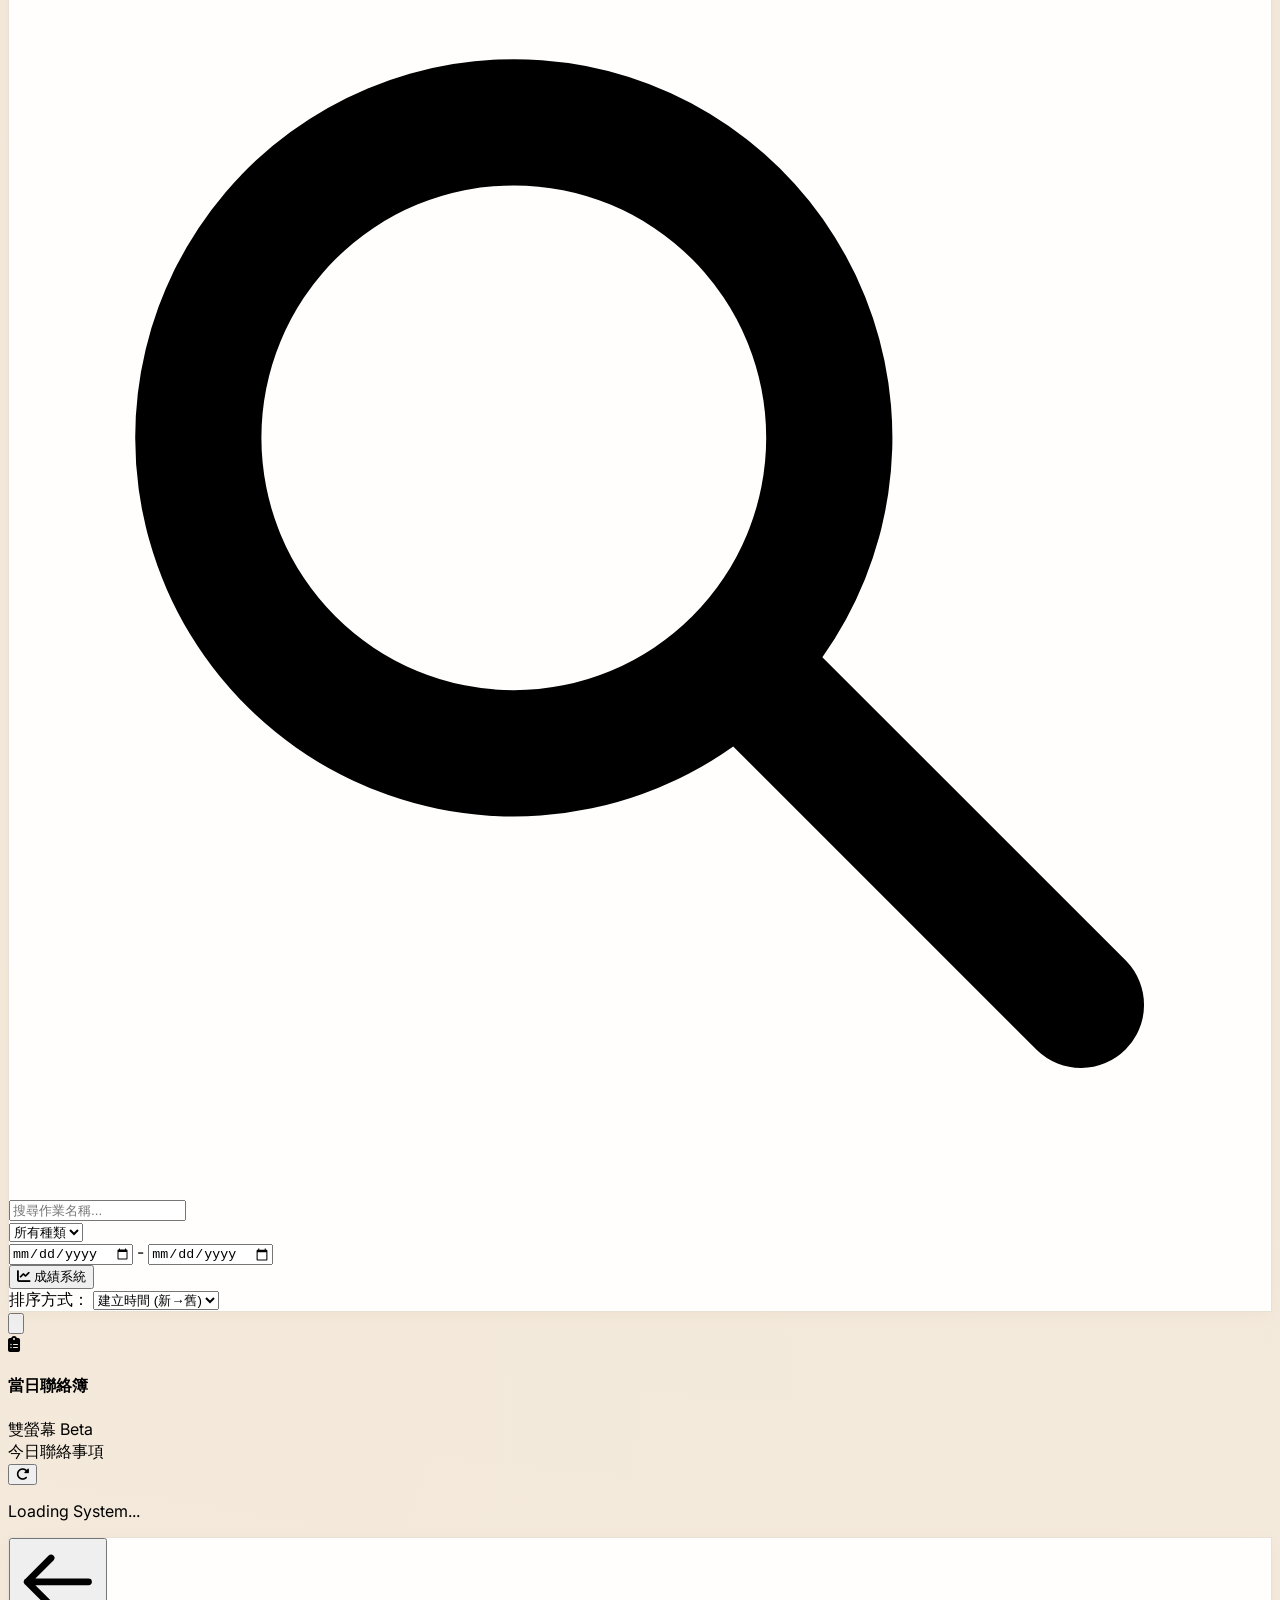
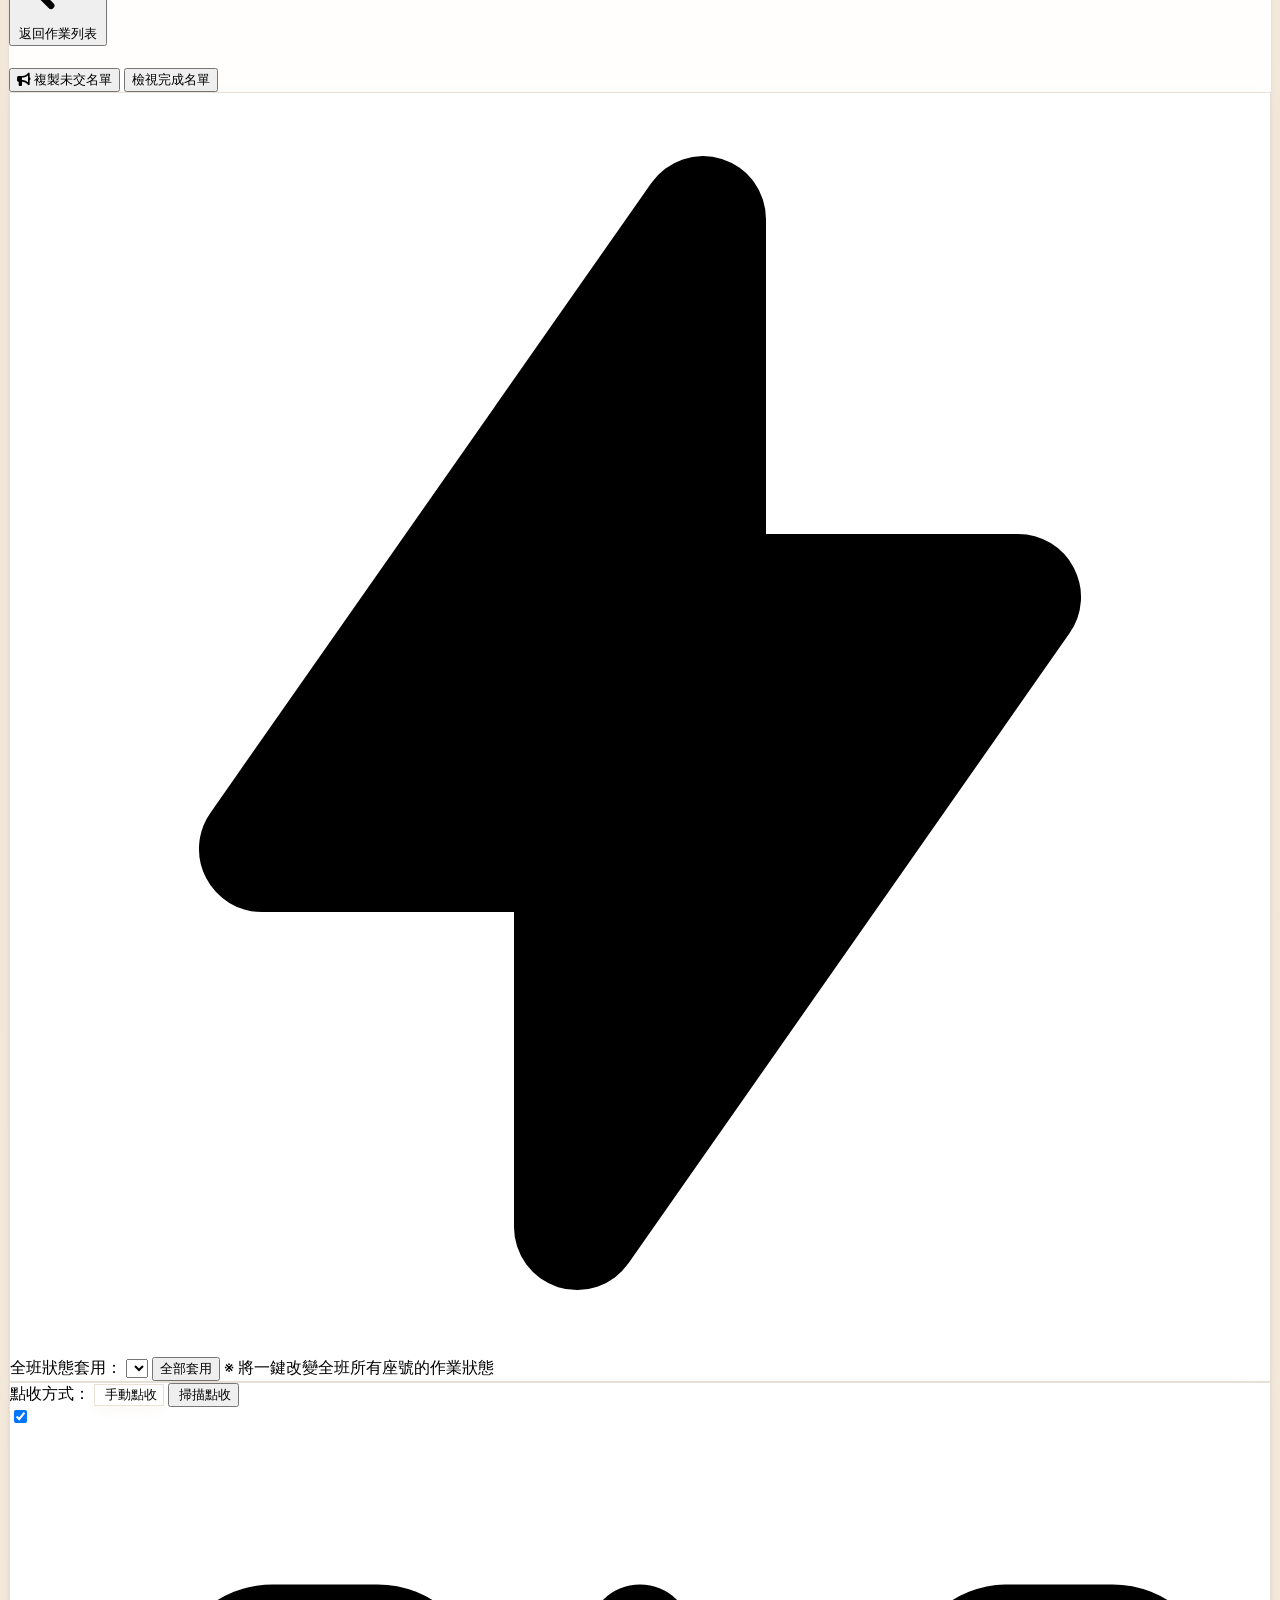
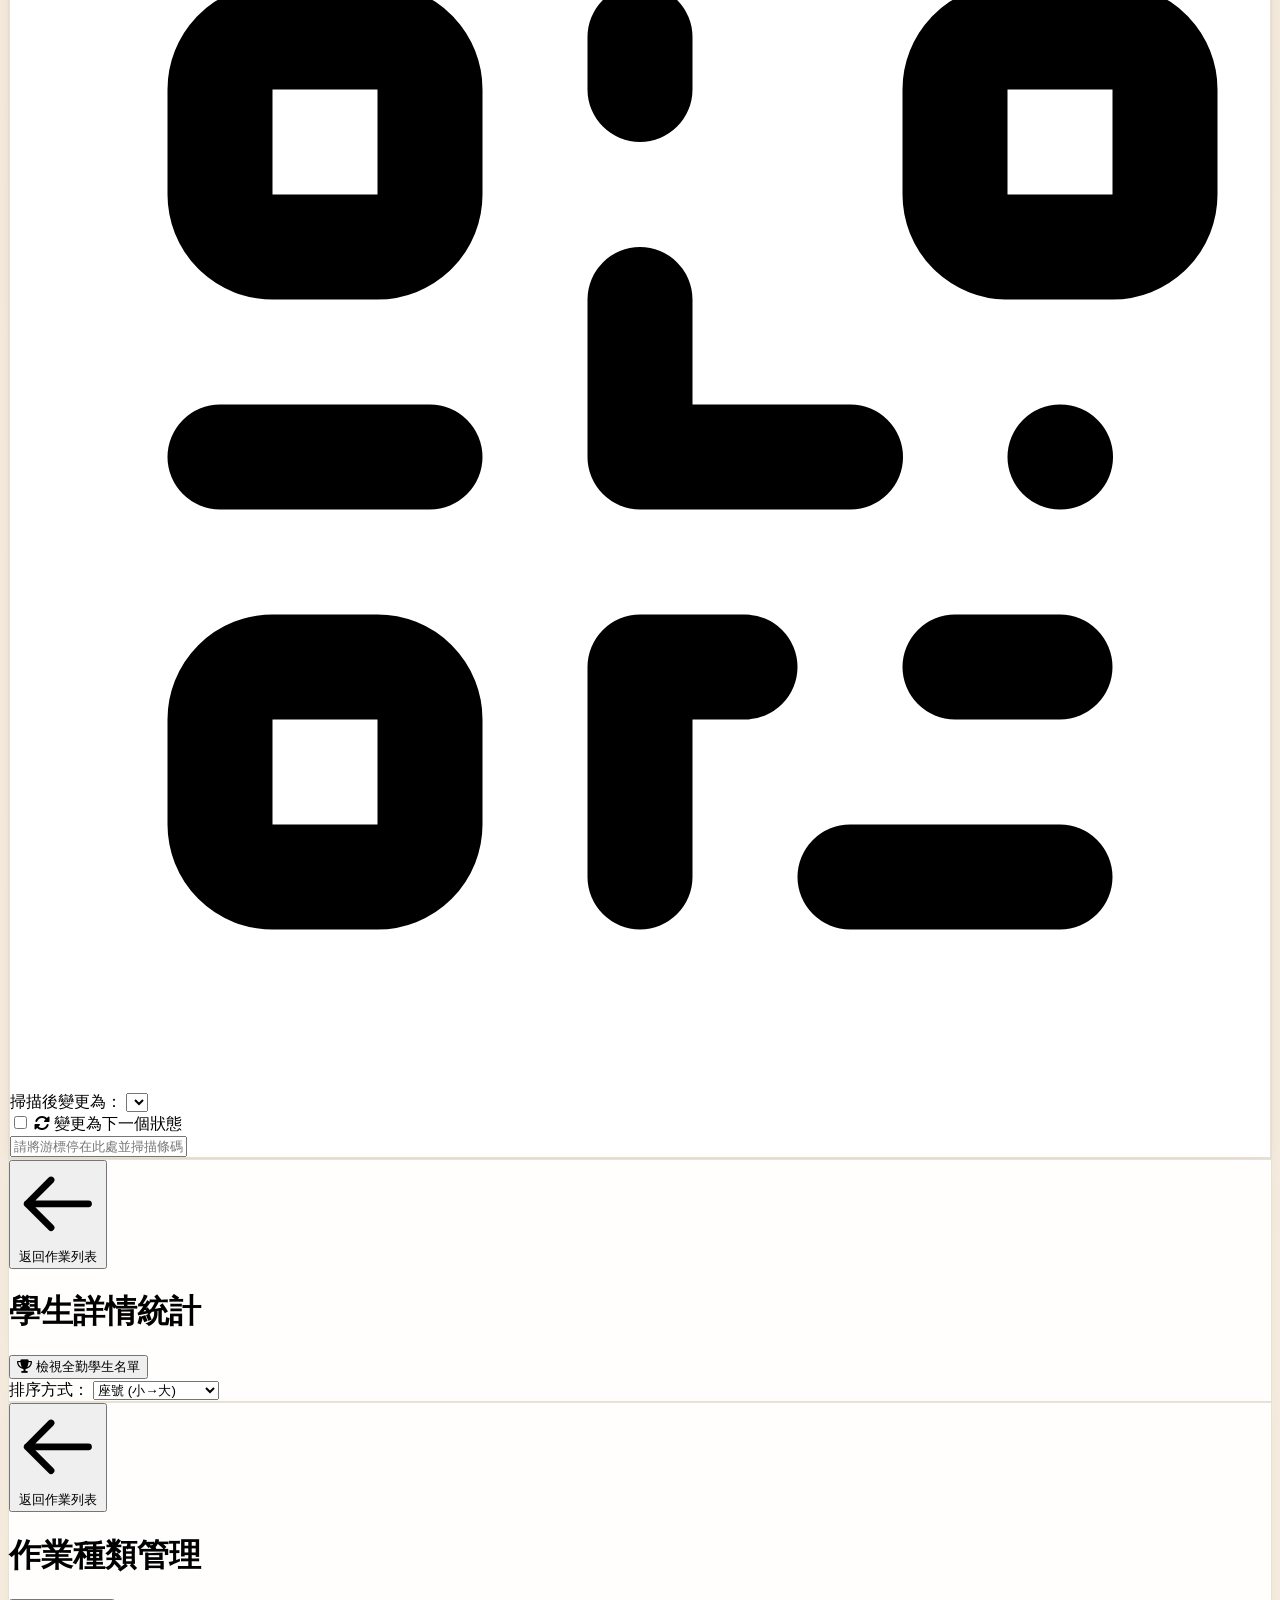
==== commit e14f6a25: "fix(teacher-app): widen settings modal to max-w-4xl, fix logout confirm dialog, sync cloud status, u" ====
--- a/index.html
+++ b/index.html
@@ -483,7 +483,7 @@
                                 </span>
                                 <div>
                                     <h3 class="font-black text-stone-900 text-lg">系統更新紀錄 (Changelog)</h3>
-                                    <span class="text-xs text-stone-400 font-bold">最新版本 v4.5.0 • 2026/10/13</span>
+                                    <span class="text-xs text-stone-400 font-bold">最新版本 v4.5.1 • 2026/10/13</span>
                                 </div>
                             </div>
                             <span class="px-2.5 py-1 rounded-full bg-emerald-50 text-emerald-700 text-xs font-black border border-emerald-200">最新版本</span>
@@ -492,20 +492,20 @@
                         <div class="p-4 bg-emerald-50/50 rounded-2xl border border-emerald-100/80 space-y-2 text-xs sm:text-sm text-stone-700 font-medium">
                             <div class="font-bold text-emerald-950 flex items-center gap-1.5">
                                 <i class="fa-solid fa-bullhorn text-emerald-600"></i>
-                                <span>v4.5.0 核心更新亮點：</span>
+                                <span>v4.5.1 核心更新亮點：</span>
                             </div>
                             <ul class="space-y-1.5 text-xs text-stone-600 pl-2">
-                                <li class="flex items-start gap-1.5"><i class="fa-solid fa-network-wired text-indigo-600 mt-0.5"></i> <span><b>全校四端深度互聯與零假資料</b>：系統管理端、學校管理端、教師端與家長端即時資料流全面打通，徹底移除假資料。</span></li>
-                                <li class="flex items-start gap-1.5"><i class="fa-solid fa-key text-amber-600 mt-0.5"></i> <span><b>一秒自動進班與成績認證碼派發規範</b>：學校派發帳密後教師登入自動載入班級；認證碼由學校統一派發、教師僅查看與個別修改，杜絕擅自覆寫。</span></li>
-                                <li class="flex items-start gap-1.5"><i class="fa-solid fa-cloud-arrow-up text-emerald-600 mt-0.5"></i> <span><b>資料庫防護與即時自救存檔機制</b>：0ms 本地持久化、1.5 秒寫入防抖、頁面切換急速自救同步與頂部微型同步指示燈。</span></li>
-                                <li class="flex items-start gap-1.5"><i class="fa-solid fa-stamp text-rose-600 mt-0.5"></i> <span><b>行政抽查核章與即時校安通報連動</b>：學校處室線上查核戳章與安全廣播即時同步教師端聯絡簿與家長端通報看板。</span></li>
+                                <li class="flex items-start gap-1.5"><i class="fa-solid fa-shield-halved text-indigo-600 mt-0.5"></i> <span><b>學校端認證中樞與導航權限隔離</b>：精簡為單一學校專屬登入，登入前強制嚴格隱藏晨間出缺席、行政核章等導航列。</span></li>
+                                <li class="flex items-start gap-1.5"><i class="fa-solid fa-user-check text-sky-600 mt-0.5"></i> <span><b>多校租戶帳號即時授權比對</b>：支援多租戶帳密即時雲端比對與重新載入機制，確保各校派發管理員 100% 順暢登入。</span></li>
+                                <li class="flex items-start gap-1.5"><i class="fa-solid fa-arrow-right-from-bracket text-rose-600 mt-0.5"></i> <span><b>教師端安全登出流程修復</b>：採用自訂安全確認視窗替代原生彈窗，修復登出觸發流程並安全返回首頁。</span></li>
+                                <li class="flex items-start gap-1.5"><i class="fa-solid fa-window-maximize text-teal-600 mt-0.5"></i> <span><b>校園連線狀態修正與寬螢幕設定頁面</b>：修正學校帳號雲端連線狀態顯示，設定視窗大幅加寬為大氣雙欄響應式版面。</span></li>
                             </ul>
                         </div>
 
                         <div class="flex items-center justify-between pt-1">
                             <button type="button" id="portal-card-changelog-btn" class="w-full py-2.5 px-4 bg-emerald-100/80 hover:bg-emerald-200/80 text-emerald-950 font-bold text-xs sm:text-sm rounded-xl transition-colors flex items-center justify-center gap-2 cursor-pointer">
                                 <i class="fa-solid fa-clock-rotate-left text-emerald-700"></i>
-                                <span>查看完整版本演進日誌 (v3.0 ~ v4.5.0)</span>
+                                <span>查看完整版本演進日誌 (v3.0 ~ v4.5.1)</span>
                             </button>
                         </div>
                     </div>
@@ -2813,10 +2813,18 @@
 
     <!-- 系統設定 Modal -->
     <div id="settings-modal" class="fixed inset-0 bg-slate-900/40 backdrop-blur-md flex items-center justify-center p-4 hidden modal z-50">
-        <div class="modal-content glass-card rounded-3xl shadow-2xl p-6 sm:p-8 w-full max-w-md transform scale-95 max-h-[90vh] overflow-y-auto border border-slate-100 custom-scrollbar relative">
-           <h2 class="text-2xl font-extrabold mb-6 text-transparent bg-clip-text bg-gradient-to-r from-slate-900 to-slate-600 drop-shadow-sm">系統設定</h2>
+        <div class="modal-content glass-card rounded-3xl shadow-2xl p-6 sm:p-8 md:p-10 w-full max-w-4xl transform scale-95 max-h-[90vh] overflow-y-auto border border-slate-100 custom-scrollbar relative">
+           <div class="flex items-center justify-between mb-6 pb-2 border-b border-slate-100">
+               <div>
+                   <h2 class="text-2xl sm:text-3xl font-extrabold text-transparent bg-clip-text bg-gradient-to-r from-slate-900 to-slate-600 drop-shadow-sm">系統設定中心</h2>
+                   <p class="text-xs text-slate-400 mt-1 font-medium">個人化偏好、校園雲端帳號同步、雙螢幕聯絡簿與資料備份管理</p>
+               </div>
+               <button type="button" class="cancel-btn w-10 h-10 rounded-2xl bg-slate-100 hover:bg-slate-200 text-slate-500 hover:text-slate-800 flex items-center justify-center transition-all cursor-pointer shrink-0" title="關閉設定">
+                   <i class="fa-solid fa-xmark text-base"></i>
+               </button>
+           </div>
            
-           <div class="space-y-4">
+           <div class="space-y-5">
                <!-- 回報錯誤／功能修正建議 按鈕 (置於設定頁面最上方) -->
                <a id="feedback-report-btn" href="https://forms.gle/XKRam7QknSCxDfL8A" target="_blank" rel="noopener noreferrer" class="w-full flex items-center justify-center gap-2 py-3.5 px-4 rounded-2xl font-black text-sm sm:text-base bg-gradient-to-r from-amber-500 to-orange-500 hover:from-amber-600 hover:to-orange-600 text-white shadow-md shadow-orange-500/20 hover:shadow-lg hover:shadow-orange-500/30 transition-all transform hover:-translate-y-0.5 active:translate-y-0 text-center cursor-pointer">
                    <i class="fa-solid fa-bullhorn text-base shrink-0"></i>
@@ -2839,6 +2847,8 @@
                    </span>
                </button>
 
+               <!-- 點收偏好 與 下載App (雙欄佈局) -->
+               <div class="grid grid-cols-1 md:grid-cols-2 gap-4 items-stretch">
                <!-- 點收模式設定區塊 (手動點收 / 條碼掃描) -->
                <div class="p-5 border border-indigo-200 rounded-2xl bg-gradient-to-br from-indigo-50/70 to-purple-50/50 shadow-sm relative overflow-hidden">
                    <h3 class="font-extrabold text-indigo-950 mb-1.5 flex items-center justify-between relative z-10 text-sm sm:text-base">
@@ -2879,8 +2889,11 @@
                        提示：若未出現提示，亦可透過瀏覽器選單點擊「加到主畫面」或「安裝應用程式」
                    </p>
                </div>
-
-
+               </div>
+
+
+               <!-- 雲端同步 與 儲存空間分析 (雙欄佈局) -->
+               <div class="grid grid-cols-1 md:grid-cols-2 gap-4 items-stretch">
                <!-- 學校指派帳號雲端同步與空間分析區塊 -->
                <div class="p-5 border border-sky-100 rounded-3xl bg-sky-50/50 shadow-sm relative overflow-hidden space-y-4">
                    <div class="flex items-center justify-between">
@@ -2949,7 +2962,10 @@
                    <!-- 圓餅圖與分類佔比動態容器 (由 storageLimit.js 渲染) -->
                    <div id="settings-storage-pie-container" class="min-h-[200px]"></div>
                </div>
-
+               </div>
+
+               <!-- 其他班級資料 與 雙螢幕模式 (雙欄佈局) -->
+               <div class="grid grid-cols-1 md:grid-cols-2 gap-4 items-stretch">
                <!-- 使用其他班級資料 -->
                <div class="p-5 border border-indigo-100 rounded-xl bg-indigo-50/50 shadow-sm relative overflow-hidden">
                    <div class="flex items-center gap-2 mb-2">
@@ -2982,7 +2998,11 @@
                        </label>
                    </div>
                </div>
-
+               </div>
+
+               <!-- 資料備份與還原 (雙欄佈局) -->
+               <div class="grid grid-cols-1 md:grid-cols-2 gap-4 items-stretch">
+               <div>
                <div class="relative flex py-2 items-center">
                    <div class="flex-grow border-t border-slate-200"></div>
                    <span class="flex-shrink-0 mx-3 text-slate-400 text-xs font-bold tracking-wider uppercase">時光機自動備份</span>
@@ -2996,6 +3016,8 @@
                    <div id="auto-backup-list" class="space-y-2 max-h-24 overflow-y-auto pr-1 custom-scrollbar"></div>
                </div>
 
+               </div>
+               <div>
                <div class="relative flex py-2 items-center">
                    <div class="flex-grow border-t border-slate-200"></div>
                    <span class="flex-shrink-0 mx-3 text-slate-400 text-xs font-bold tracking-wider uppercase">手動匯出與匯入</span>
@@ -3025,6 +3047,8 @@
                    <input type="file" id="import-file-input" accept=".json" class="hidden">
                    <button id="trigger-import-btn" class="w-full bg-white text-rose-600 border border-rose-200 font-bold py-2.5 px-4 text-sm rounded-xl hover:bg-rose-50 shadow-sm transition-colors">選擇檔案並覆蓋還原</button>
                </div>
+               </div>
+               </div>
            </div>
 
            <div class="flex justify-between items-center pt-5 mt-5 border-t border-slate-100 flex-wrap gap-3">
@@ -4170,11 +4194,40 @@
 
                 <!-- 版本歷程時間軸 -->
                 <div class="space-y-6">
-                    <!-- v4.5.0 全校四端深度互聯、自動進班與雲端防護全面升級 -->
+                    <!-- v4.5.1 學校管理端認證中樞優化、安全登出與寬螢幕設定版面升級 -->
                     <div class="p-5 rounded-2xl bg-gradient-to-br from-indigo-50/95 via-sky-50/70 to-emerald-50/50 border-2 border-indigo-600 shadow-lg relative">
                         <div class="flex flex-wrap items-center justify-between gap-2 mb-3">
                             <div class="flex items-center gap-2">
-                                <span class="px-3 py-1 rounded-full bg-indigo-600 text-white text-xs font-black uppercase tracking-wider shadow-xs animate-pulse">v4.5.0 全校四端深度互聯與零假資料架構</span>
+                                <span class="px-3 py-1 rounded-full bg-indigo-600 text-white text-xs font-black uppercase tracking-wider shadow-xs animate-pulse">v4.5.1 學校管理端認證中樞優化、安全登出與寬螢幕版面升級</span>
+                                <span class="text-xs font-bold text-indigo-950">單一學校認證、多校租戶授權比對、自訂安全登出彈窗、設定視窗寬螢幕雙欄化</span>
+                            </div>
+                            <span class="text-xs font-mono font-bold text-slate-400">2026-10-13</span>
+                        </div>
+                        <ul class="space-y-2 text-xs sm:text-sm text-slate-700 font-medium">
+                            <li class="flex items-start gap-2">
+                                <i class="fa-solid fa-check text-indigo-600 shrink-0 mt-0.5"></i>
+                                <span><b>學校端認證中樞精簡與導航權限徹底隔離</b>：移除學校管理端之系統管理員登入區塊，改為單一居中大氣卡片；未登入前嚴格以樣式隱藏晨間出缺席、行政核章等五大行政模組導航欄。</span>
+                            </li>
+                            <li class="flex items-start gap-2">
+                                <i class="fa-solid fa-check text-indigo-600 shrink-0 mt-0.5"></i>
+                                <span><b>多校租戶管理員帳號即時雲端比對</b>：全面支援系統管理端派發之 <code>adminAccount</code> 與 <code>adminUsername</code> 欄位，增加 Firestore 即時重新拉取機制，杜絕快取未更新導致之登入失敗。</span>
+                            </li>
+                            <li class="flex items-start gap-2">
+                                <i class="fa-solid fa-check text-indigo-600 shrink-0 mt-0.5"></i>
+                                <span><b>教師端安全登出流程修復</b>：採用自訂 <code>showConfirmModal</code> 安全對話方塊取代遭全域阻斷的原生 <code>confirm</code>，修復登出觸發流程並安全清除工作階段返回首頁。</span>
+                            </li>
+                            <li class="flex items-start gap-2">
+                                <i class="fa-solid fa-check text-indigo-600 shrink-0 mt-0.5"></i>
+                                <span><b>校園連線狀態修正與寬螢幕大氣設定版面</b>：學校派發教師正確標註為「雲端同步已連線」，移除矛盾之離線提示；設定視窗大幅加寬為 <code>max-w-4xl</code> 雙欄響應式佈局，視覺寬敞舒適。</span>
+                            </li>
+                        </ul>
+                    </div>
+
+                    <!-- v4.5.0 全校四端深度互聯、自動進班與雲端防護全面升級 -->
+                    <div class="p-5 rounded-2xl bg-white border border-slate-200/90 shadow-sm relative">
+                        <div class="flex flex-wrap items-center justify-between gap-2 mb-3">
+                            <div class="flex items-center gap-2">
+                                <span class="px-3 py-1 rounded-full bg-slate-600 text-white text-xs font-black uppercase tracking-wider shadow-xs">v4.5.0 全校四端深度互聯與零假資料架構</span>
                                 <span class="text-xs font-bold text-indigo-950">一秒自動進班、成績認證碼學校派發與防呆維護、1.5s防抖與離頁自救存檔、行政抽查核章全通報</span>
                             </div>
                             <span class="text-xs font-mono font-bold text-slate-400">2026-10-13</span>
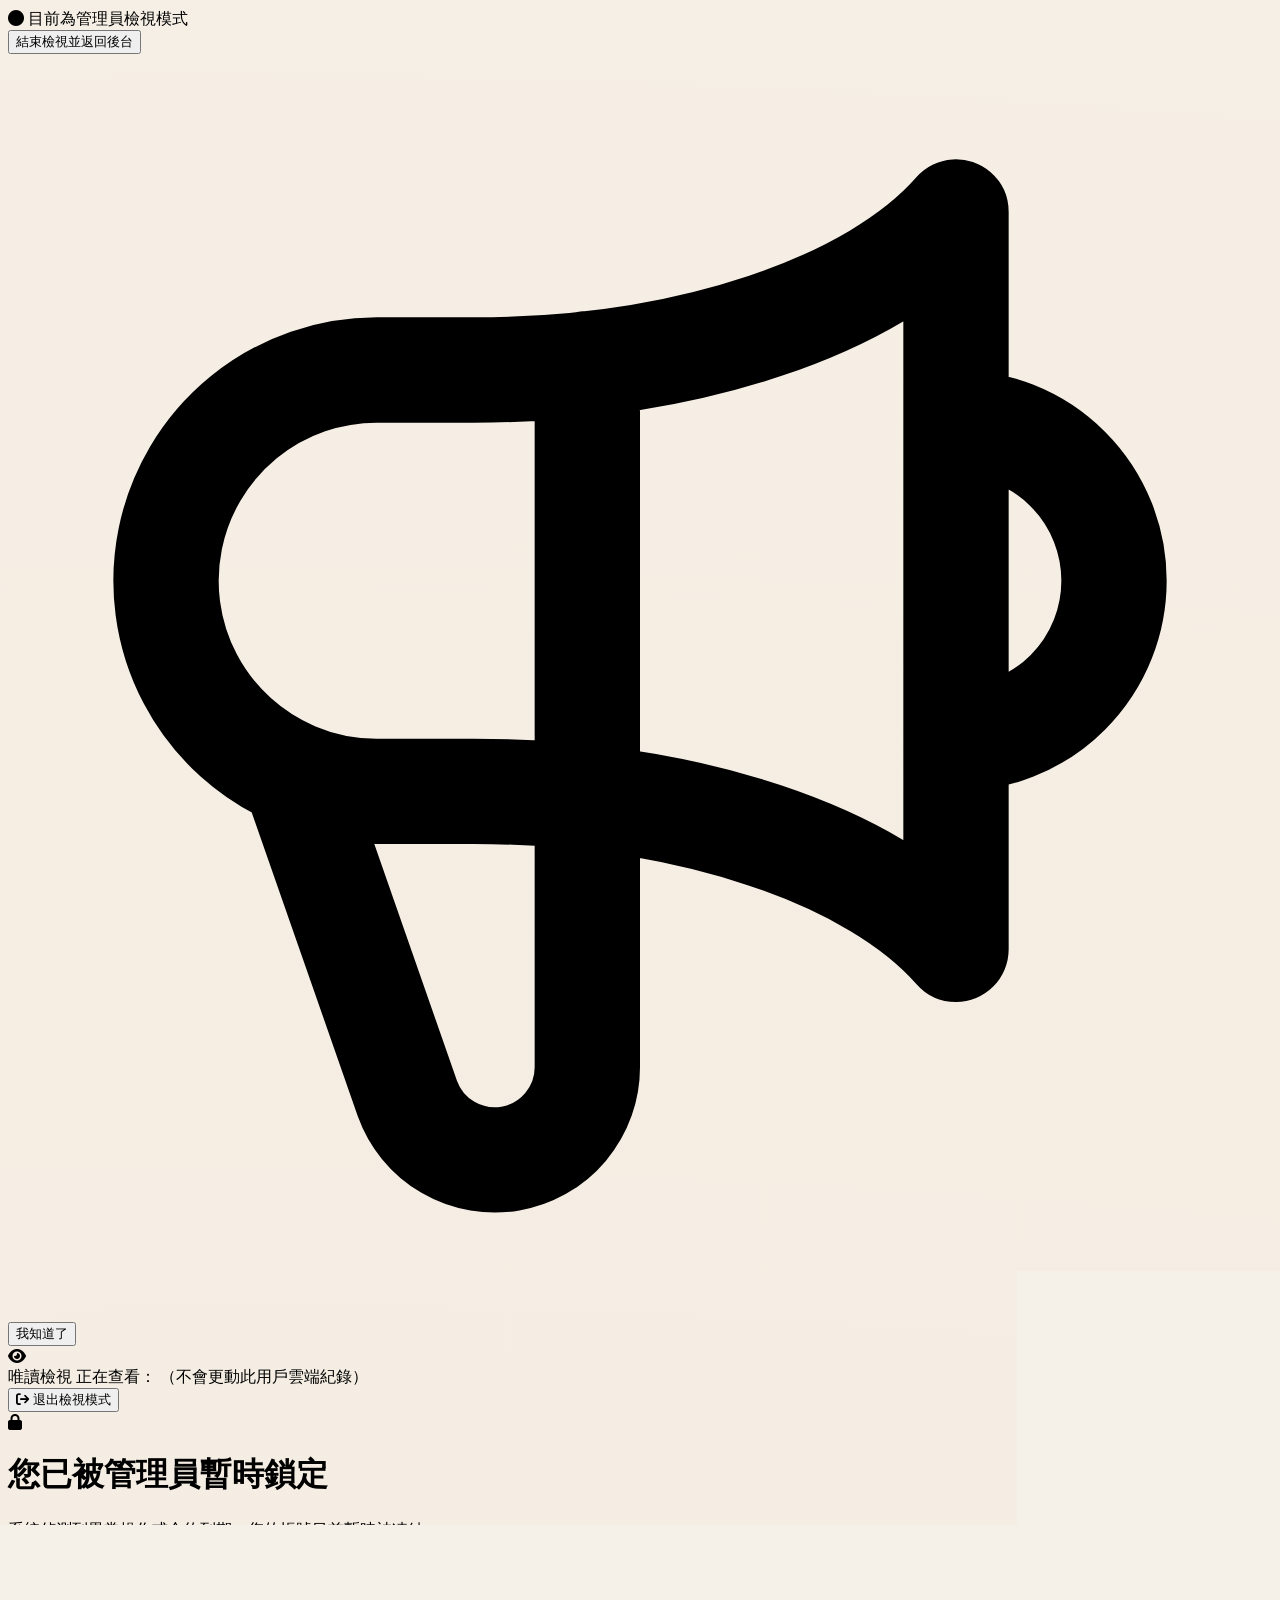
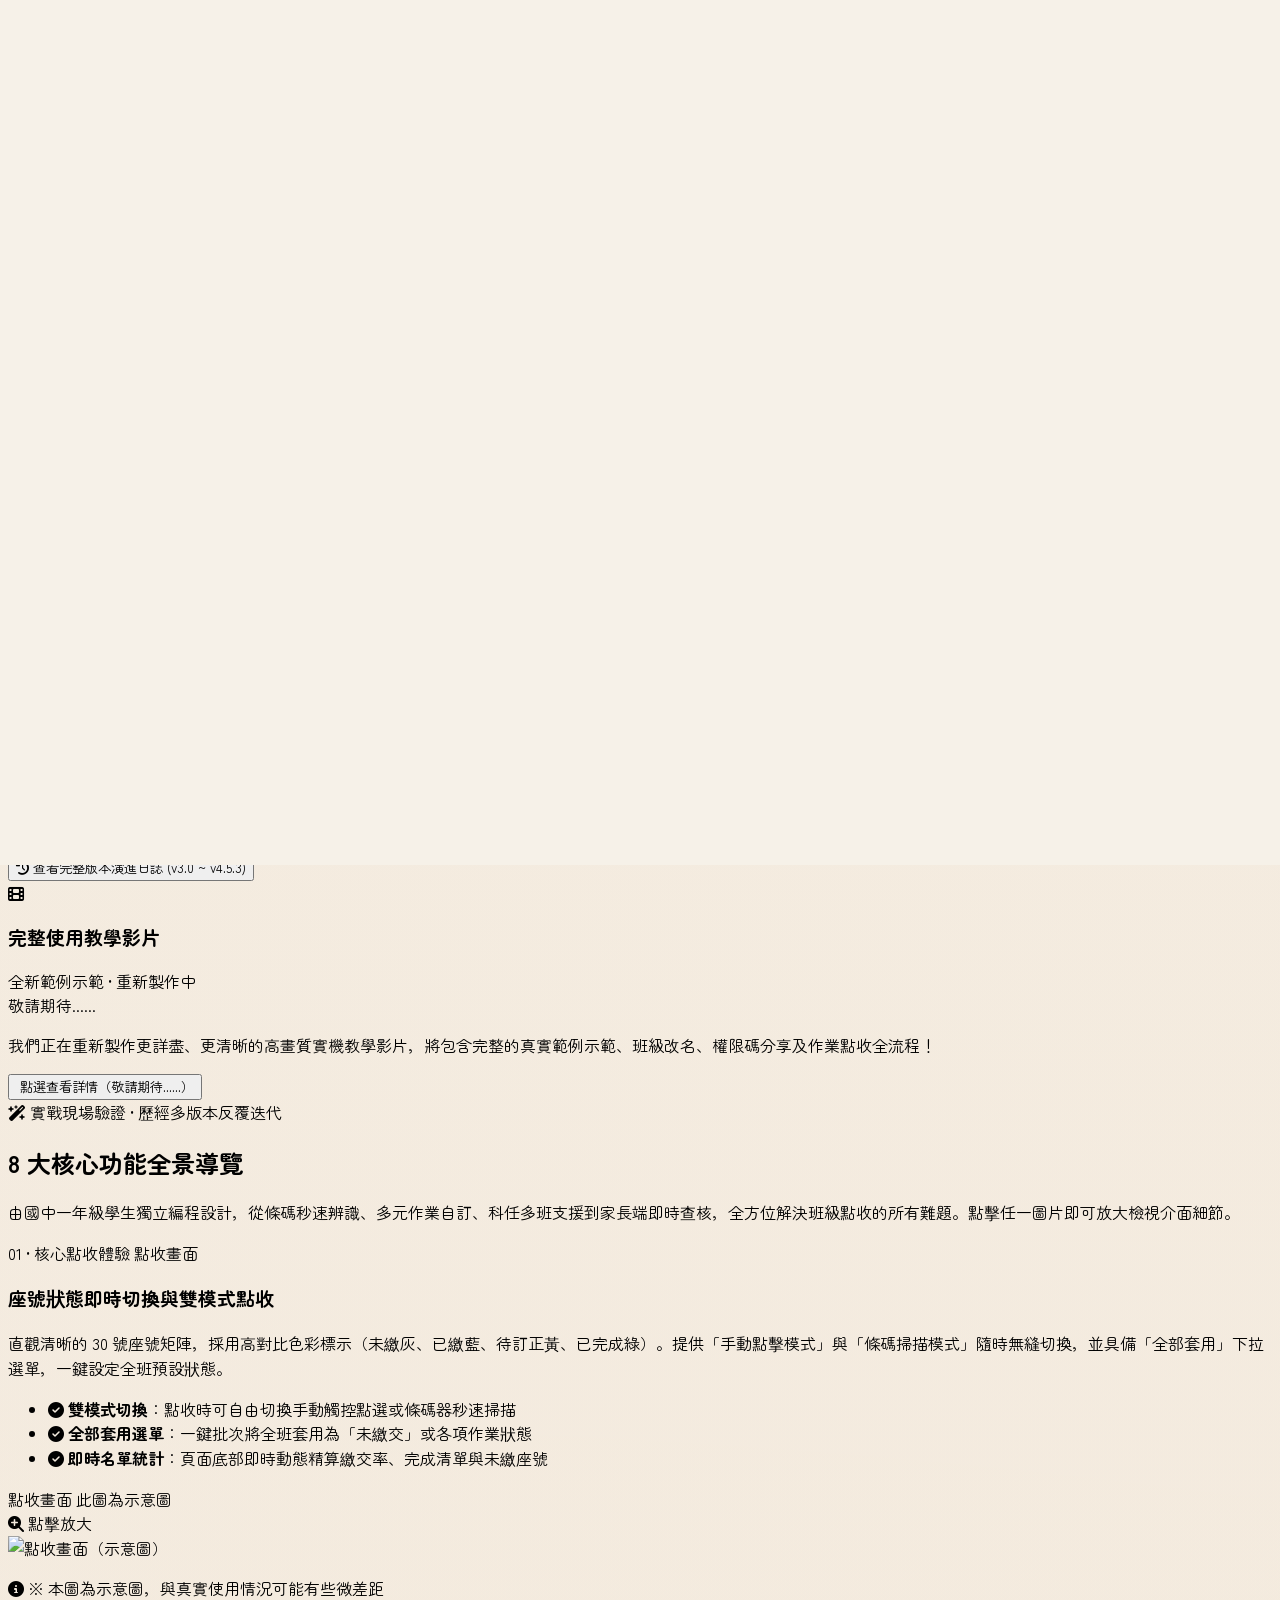
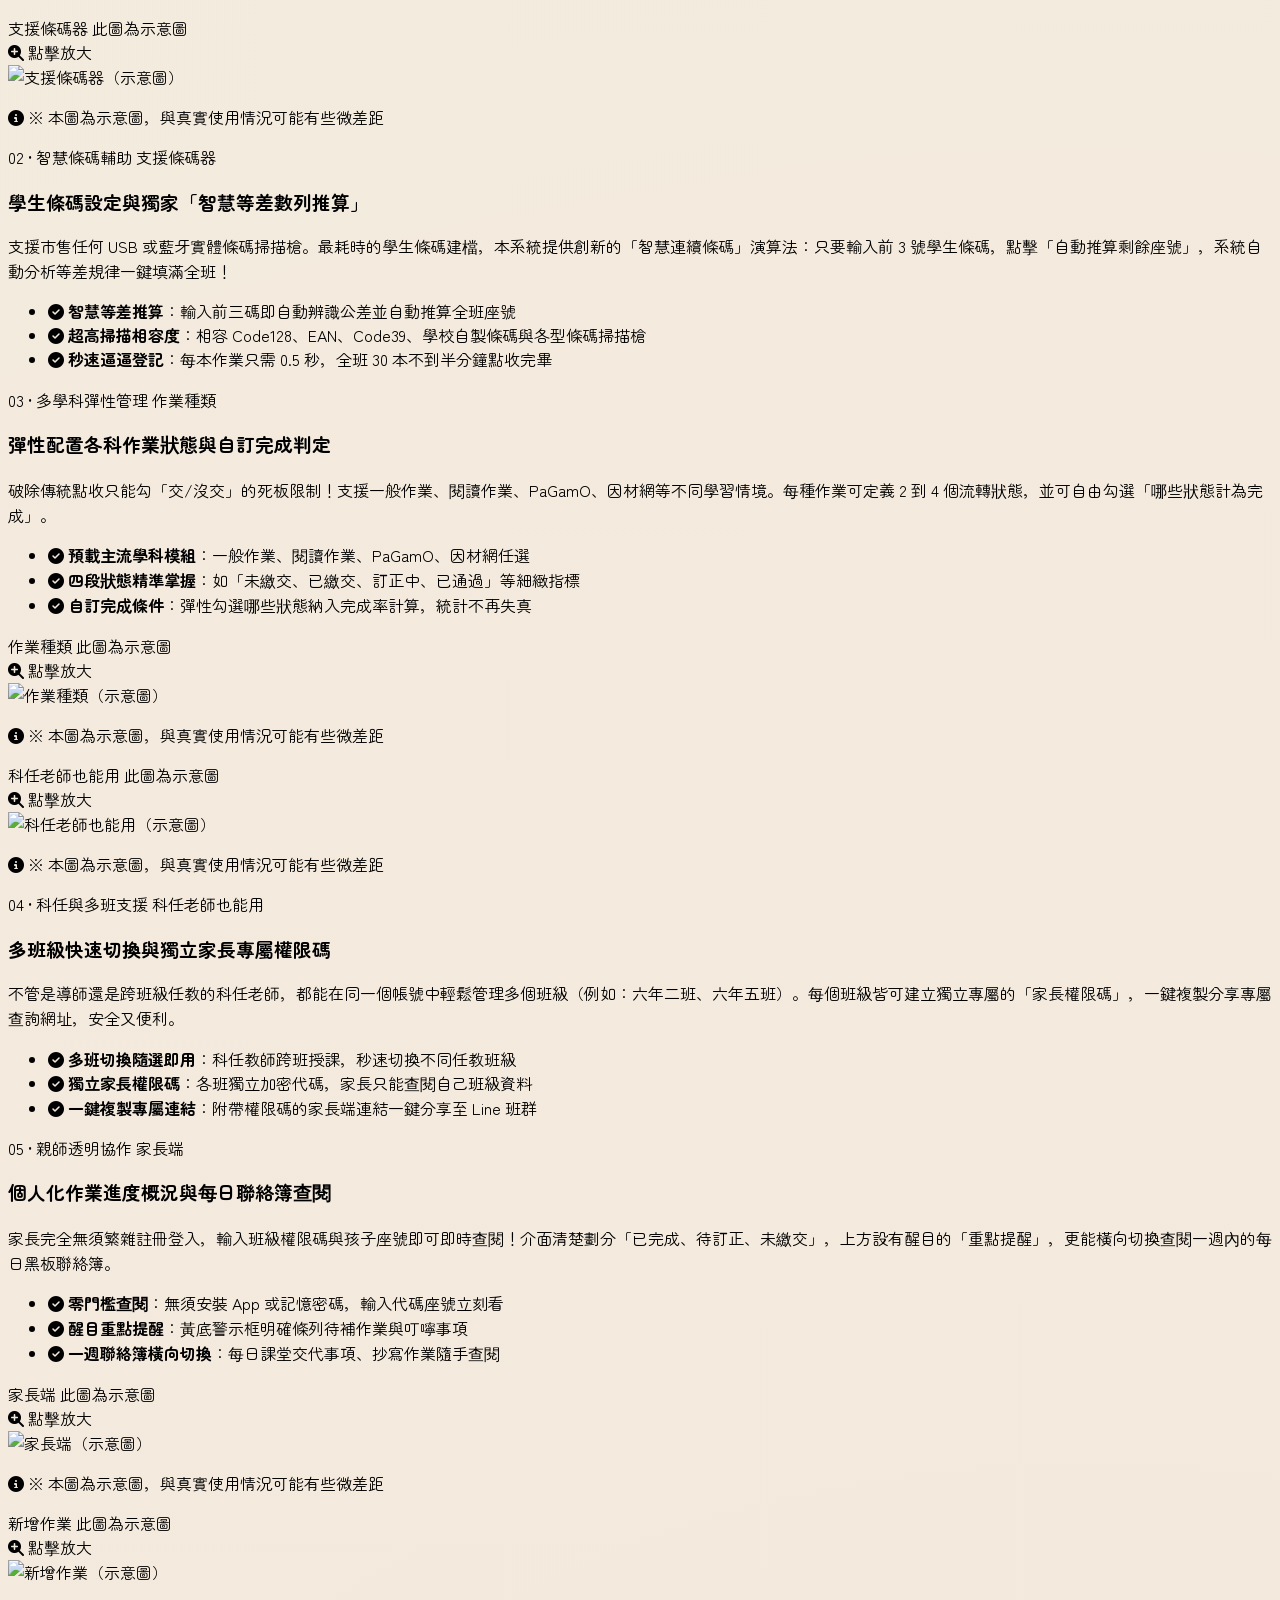
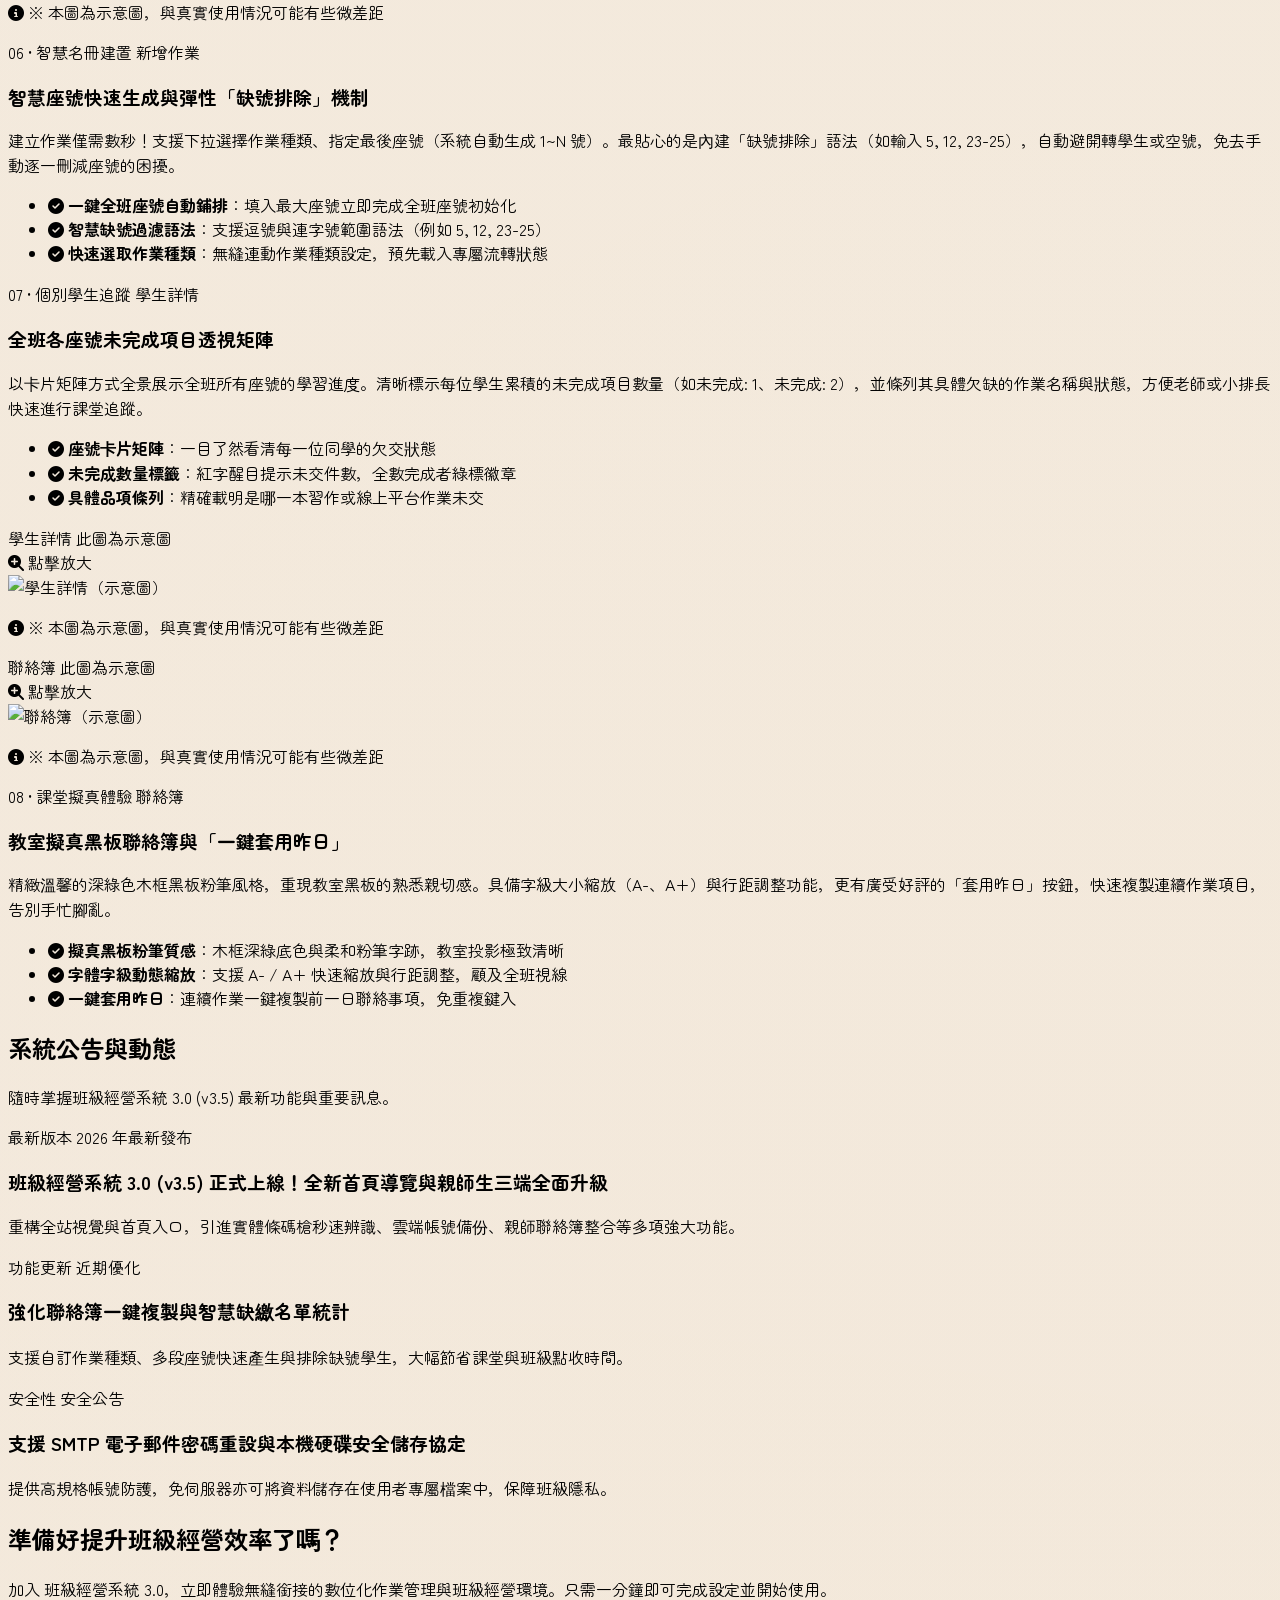
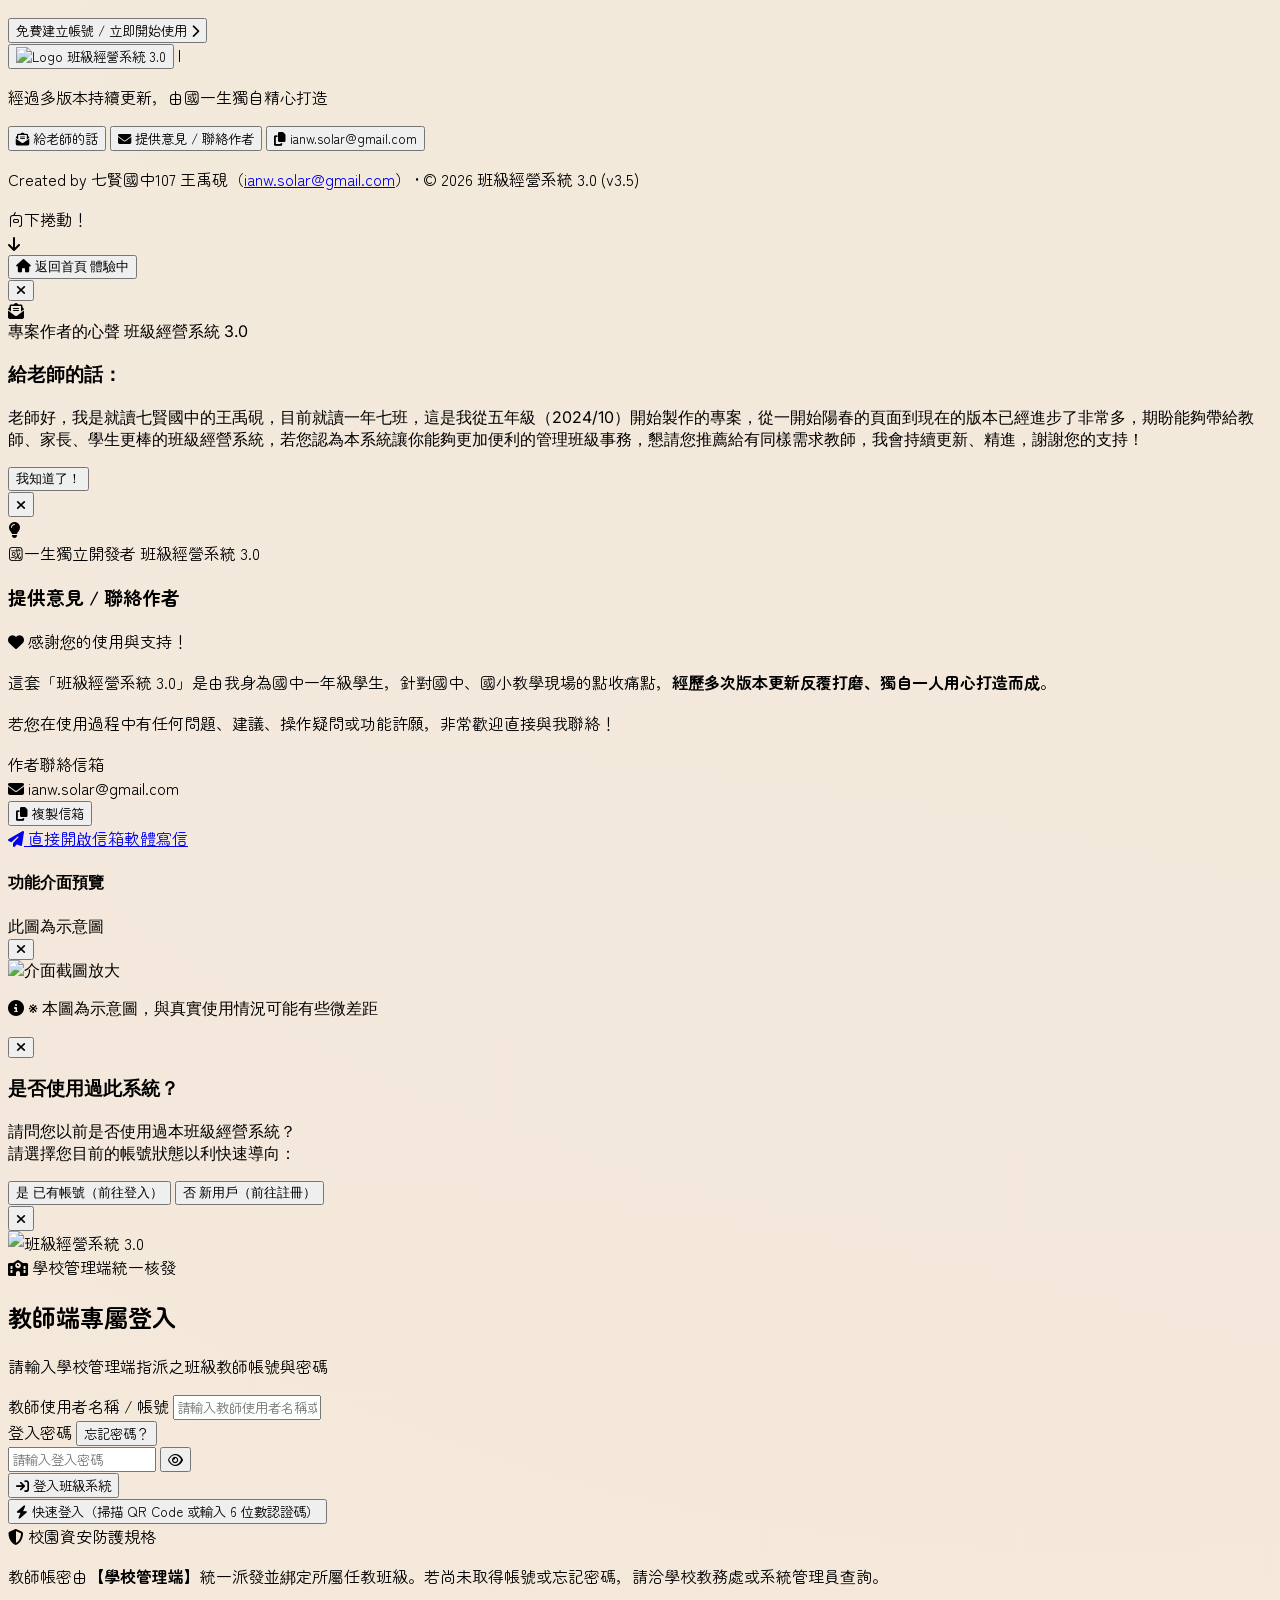
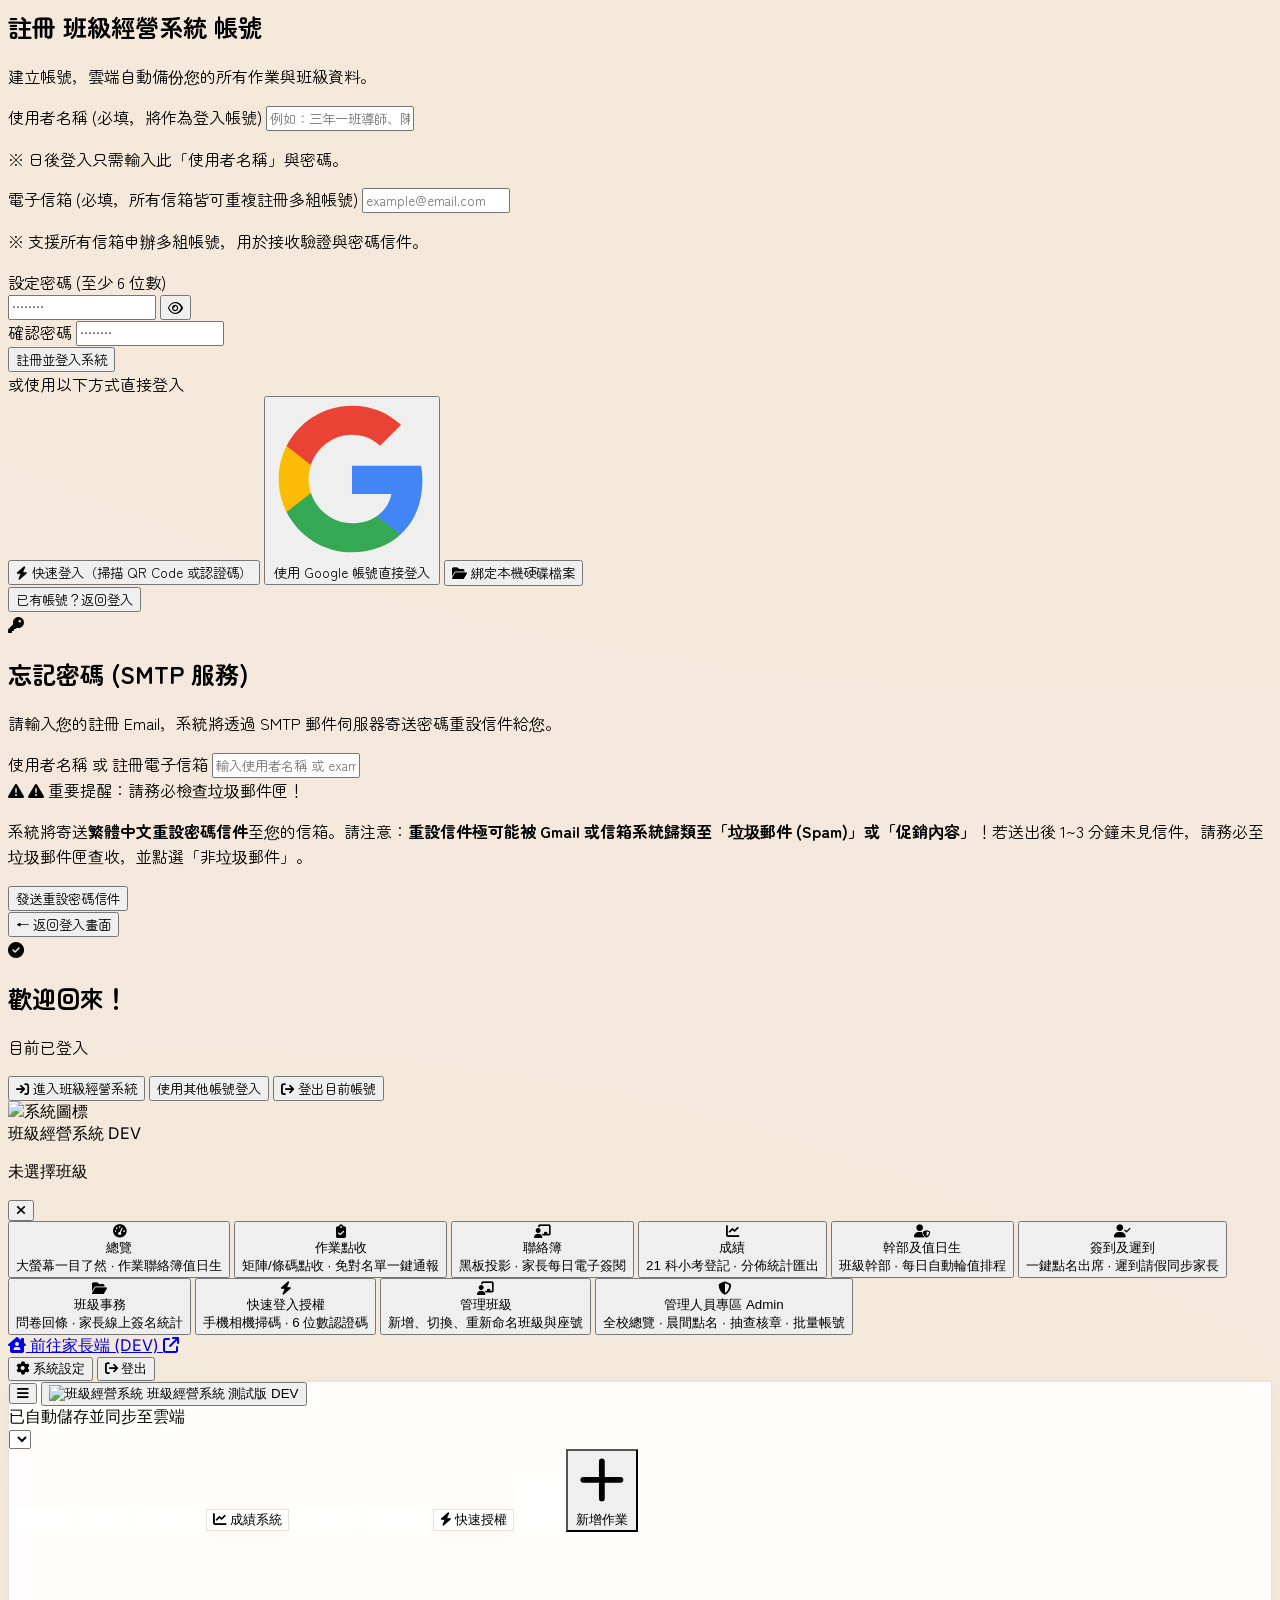
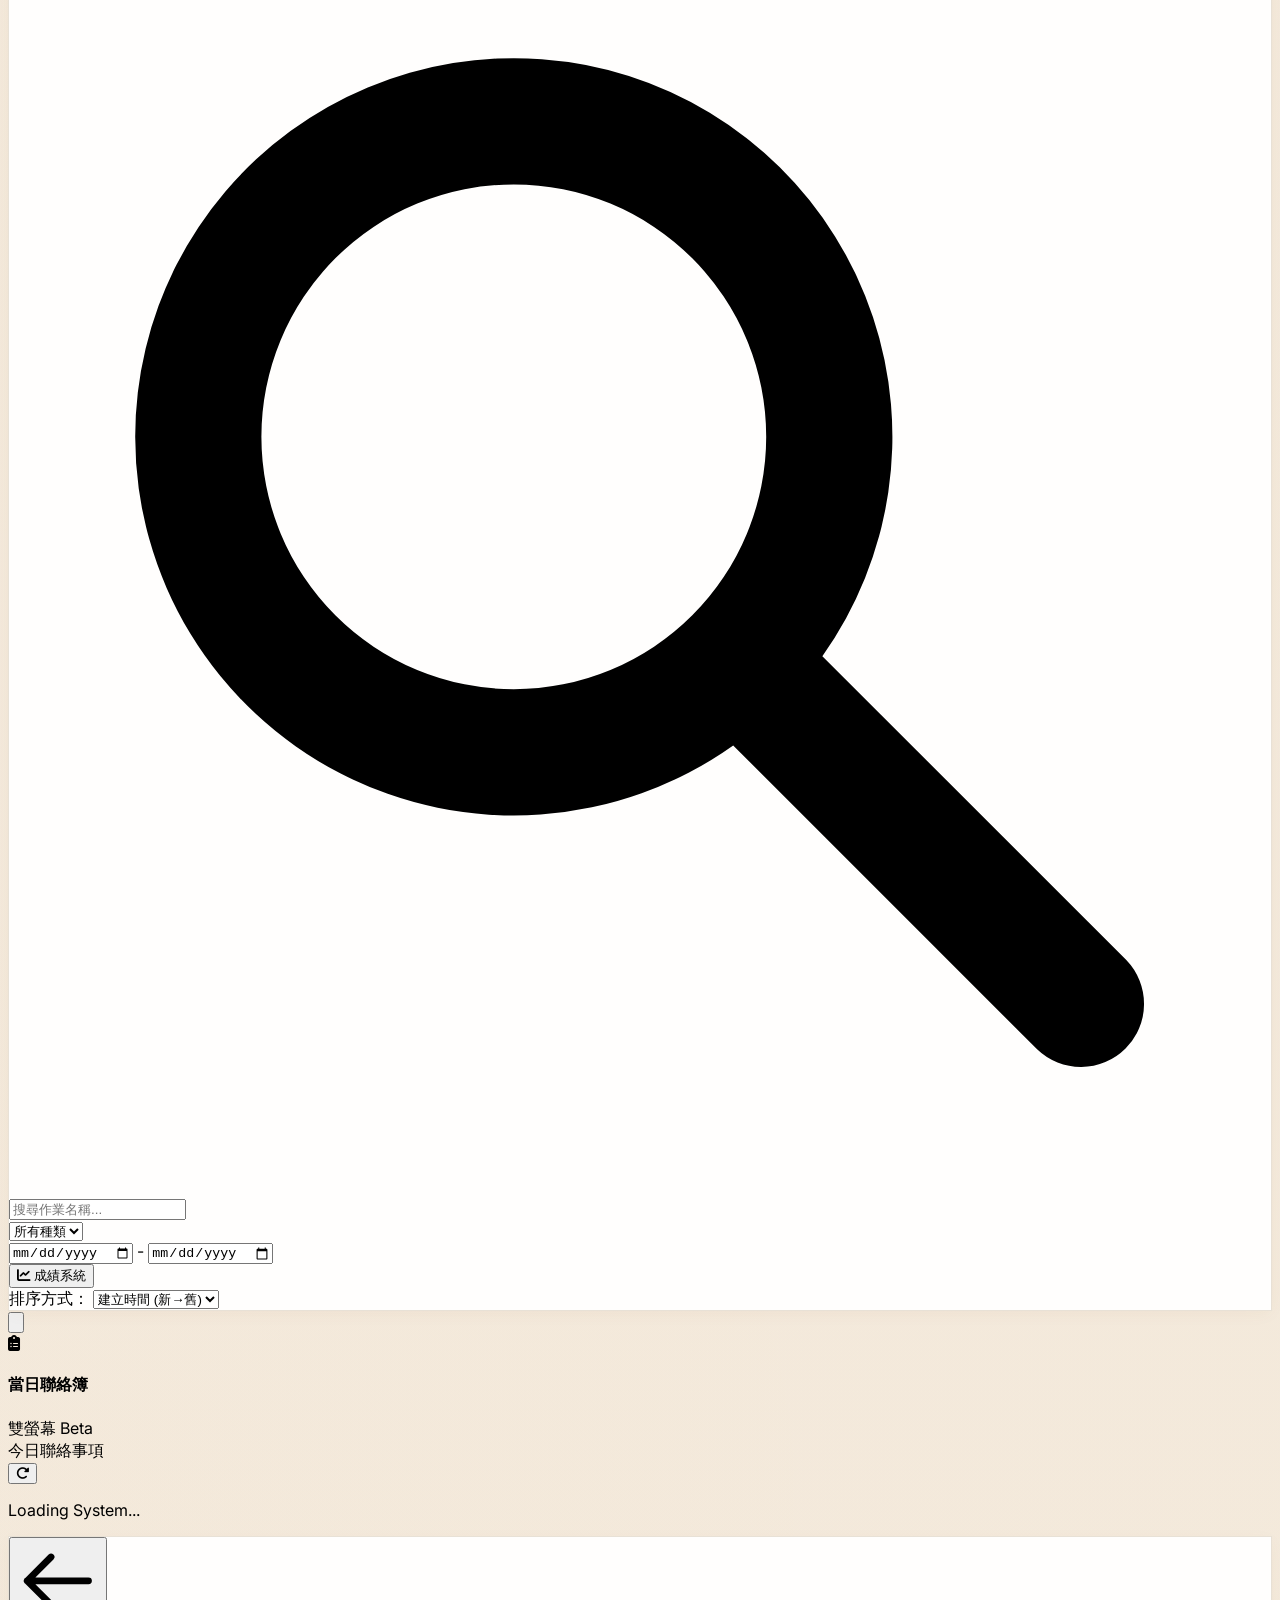
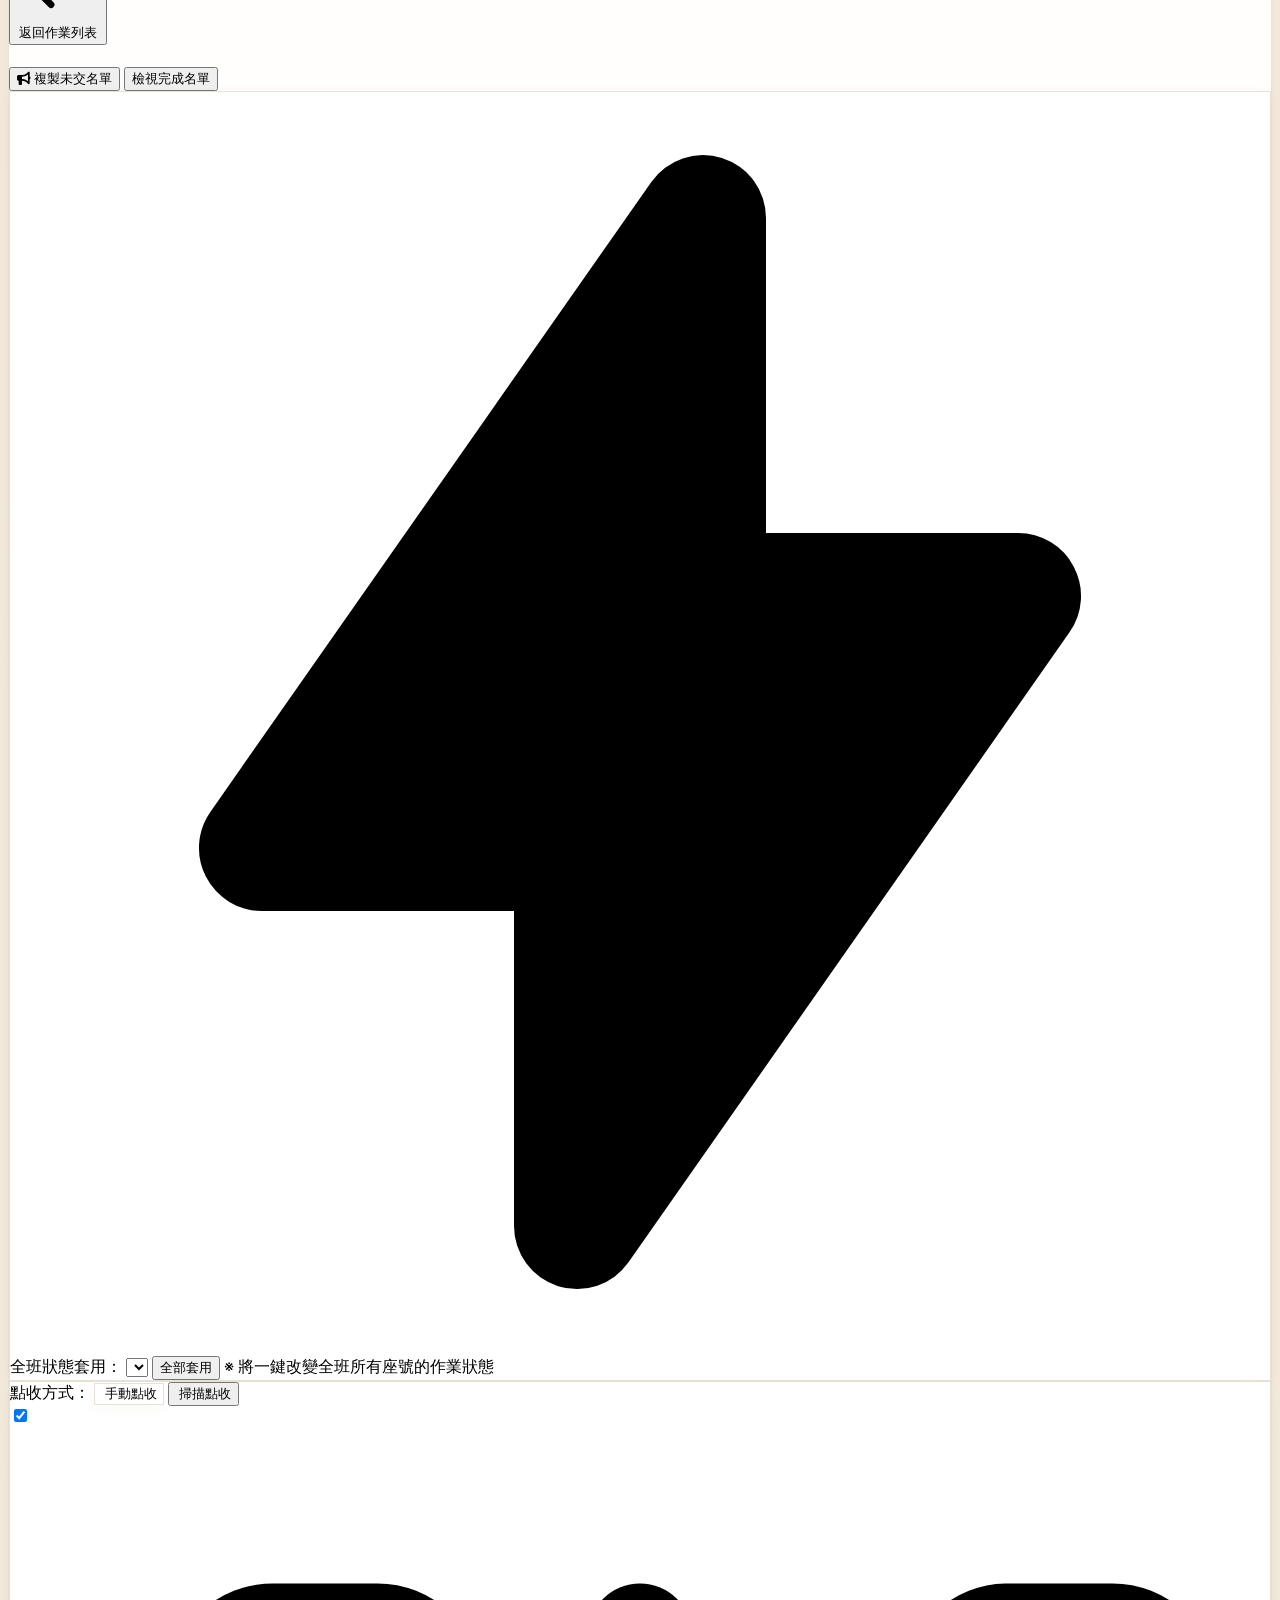
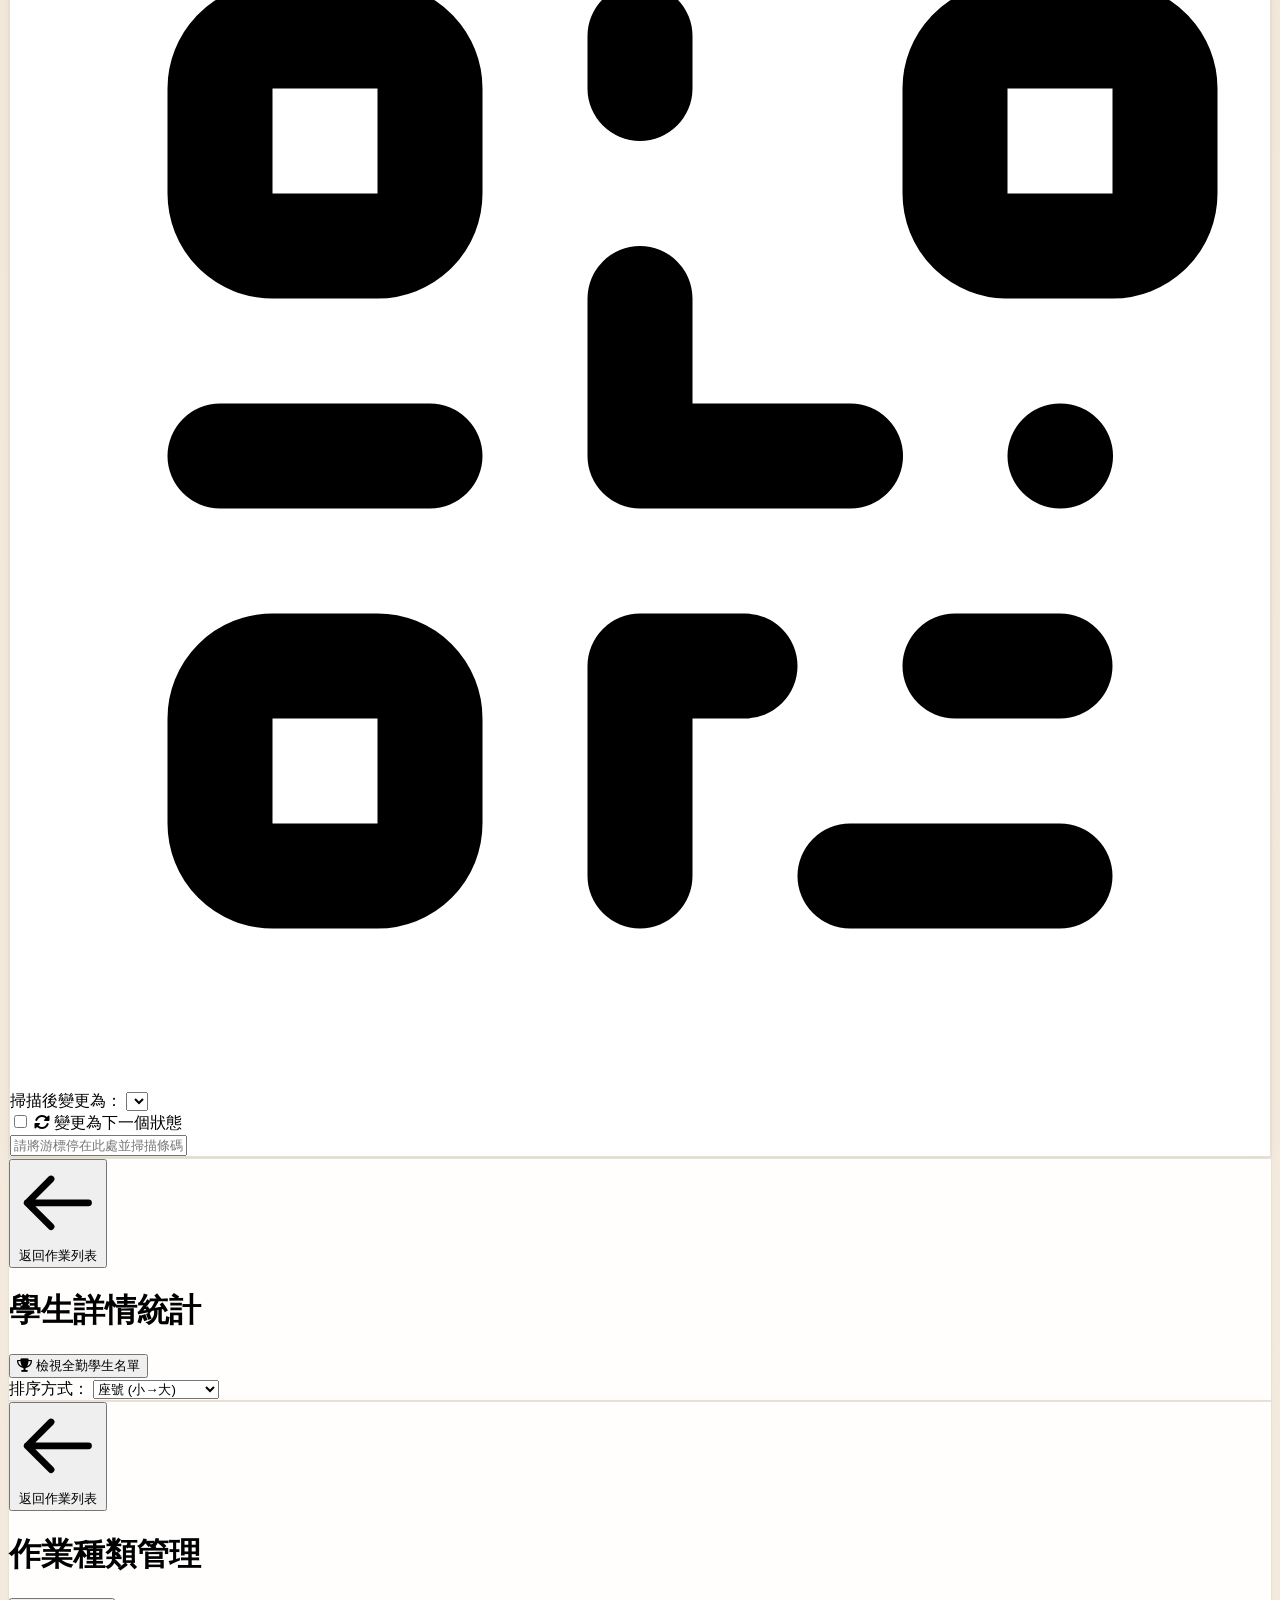
==== commit 3daa1ab1: "feat(v4.5.3): remove duplicate manage class nav, parent passwordless link, bi-directional student PI" ====
--- a/index.html
+++ b/index.html
@@ -483,7 +483,7 @@
                                 </span>
                                 <div>
                                     <h3 class="font-black text-stone-900 text-lg">系統更新紀錄 (Changelog)</h3>
-                                    <span class="text-xs text-stone-400 font-bold">最新版本 v4.5.1 • 2026/10/13</span>
+                                    <span class="text-xs text-stone-400 font-bold">最新版本 v4.5.3 • 2026/10/13</span>
                                 </div>
                             </div>
                             <span class="px-2.5 py-1 rounded-full bg-emerald-50 text-emerald-700 text-xs font-black border border-emerald-200">最新版本</span>
@@ -492,20 +492,20 @@
                         <div class="p-4 bg-emerald-50/50 rounded-2xl border border-emerald-100/80 space-y-2 text-xs sm:text-sm text-stone-700 font-medium">
                             <div class="font-bold text-emerald-950 flex items-center gap-1.5">
                                 <i class="fa-solid fa-bullhorn text-emerald-600"></i>
-                                <span>v4.5.1 核心更新亮點：</span>
+                                <span>v4.5.3 核心更新亮點：</span>
                             </div>
                             <ul class="space-y-1.5 text-xs text-stone-600 pl-2">
-                                <li class="flex items-start gap-1.5"><i class="fa-solid fa-shield-halved text-indigo-600 mt-0.5"></i> <span><b>學校端認證中樞與導航權限隔離</b>：精簡為單一學校專屬登入，登入前強制嚴格隱藏晨間出缺席、行政核章等導航列。</span></li>
-                                <li class="flex items-start gap-1.5"><i class="fa-solid fa-user-check text-sky-600 mt-0.5"></i> <span><b>多校租戶帳號即時授權比對</b>：支援多租戶帳密即時雲端比對與重新載入機制，確保各校派發管理員 100% 順暢登入。</span></li>
-                                <li class="flex items-start gap-1.5"><i class="fa-solid fa-arrow-right-from-bracket text-rose-600 mt-0.5"></i> <span><b>教師端安全登出流程修復</b>：採用自訂安全確認視窗替代原生彈窗，修復登出觸發流程並安全返回首頁。</span></li>
-                                <li class="flex items-start gap-1.5"><i class="fa-solid fa-window-maximize text-teal-600 mt-0.5"></i> <span><b>校園連線狀態修正與寬螢幕設定頁面</b>：修正學校帳號雲端連線狀態顯示，設定視窗大幅加寬為大氣雙欄響應式版面。</span></li>
+                                <li class="flex items-start gap-1.5"><i class="fa-solid fa-bars text-indigo-600 mt-0.5"></i> <span><b>選單列精簡管理班級入口</b>：移除上方重複的管理班級按鈕，僅保留最下方專屬導覽入口，選單清爽俐落。</span></li>
+                                <li class="flex items-start gap-1.5"><i class="fa-solid fa-house-chimney-user text-emerald-600 mt-0.5"></i> <span><b>家長端全面落實「免密碼直達」</b>：徹底移除家長登入密碼，改為免密碼直達模式與專屬直達連結一鍵複製。</span></li>
+                                <li class="flex items-start gap-1.5"><i class="fa-solid fa-key text-amber-600 mt-0.5"></i> <span><b>批量設定成績認證碼行號編輯器</b>：左側不可編輯灰色固定座號編號、空號留白支援、一鍵清除空白行與隔行空白。</span></li>
+                                <li class="flex items-start gap-1.5"><i class="fa-solid fa-rotate text-teal-600 mt-0.5"></i> <span><b>學校管理端與教師端 PIN 碼雙向即時同步</b>：學校派發之學生 PIN 碼即時同步至導師端，支援自動拉取與回寫。</span></li>
                             </ul>
                         </div>
 
                         <div class="flex items-center justify-between pt-1">
                             <button type="button" id="portal-card-changelog-btn" class="w-full py-2.5 px-4 bg-emerald-100/80 hover:bg-emerald-200/80 text-emerald-950 font-bold text-xs sm:text-sm rounded-xl transition-colors flex items-center justify-center gap-2 cursor-pointer">
                                 <i class="fa-solid fa-clock-rotate-left text-emerald-700"></i>
-                                <span>查看完整版本演進日誌 (v3.0 ~ v4.5.1)</span>
+                                <span>查看完整版本演進日誌 (v3.0 ~ v4.5.3)</span>
                             </button>
                         </div>
                     </div>
@@ -1512,19 +1512,9 @@
 
         <!-- 選單項目 (10大核心功能) -->
         <nav class="p-3 space-y-1.5 flex-1 overflow-y-auto custom-scrollbar">
-            <!-- 0. 管理班級 (自首頁移入側邊欄) -->
-            <button type="button" class="sidebar-nav-item w-full flex items-center gap-3.5 px-4 py-3 rounded-2xl font-bold text-base text-slate-700 hover:text-indigo-600 hover:bg-indigo-50/70 transition-all active:scale-[0.98] cursor-pointer group" data-view="manage-classes">
-                <div class="w-10 h-10 rounded-xl bg-amber-50 text-amber-600 flex items-center justify-center group-hover:scale-105 transition-transform shrink-0">
-                    <i class="fa-solid fa-school text-lg"></i>
-                </div>
-                <div class="text-left flex-1">
-                    <div class="font-black text-slate-900 group-hover:text-indigo-600">管理班級</div>
-                    <div class="text-[11px] text-slate-400 font-medium">切換、新增、班級改名與代碼</div>
-                </div>
-            </button>
 
             <!-- 1. 總覽 -->
-            <button type="button" class="sidebar-nav-item w-full flex items-center gap-3.5 px-4 py-3 rounded-2xl font-bold text-base text-slate-700 hover:text-indigo-600 hover:bg-indigo-50/70 transition-all active:scale-[0.98] cursor-pointer group" data-view="overview">
+            <button type="button" class="sidebar-nav-item w-full flex items-center gap-3.5 px-4 py-3 rounded-2xl font-bold text-base text-slate-700 hover:text-indigo-600 hover:bg-indigo-50/70 border border-transparent transition-all active:scale-[0.98] cursor-pointer group" data-view="overview">
                 <div class="w-10 h-10 rounded-xl bg-indigo-50 text-indigo-600 flex items-center justify-center group-hover:scale-105 transition-transform shrink-0">
                     <i class="fa-solid fa-gauge-high text-lg"></i>
                 </div>
@@ -1535,7 +1525,7 @@
             </button>
 
             <!-- 2. 作業點收 -->
-            <button type="button" class="sidebar-nav-item w-full flex items-center gap-3.5 px-4 py-3 rounded-2xl font-bold text-base text-slate-700 hover:text-indigo-600 hover:bg-indigo-50/70 transition-all active:scale-[0.98] cursor-pointer group" data-view="main">
+            <button type="button" class="sidebar-nav-item w-full flex items-center gap-3.5 px-4 py-3 rounded-2xl font-bold text-base text-slate-700 hover:text-indigo-600 hover:bg-indigo-50/70 border border-transparent transition-all active:scale-[0.98] cursor-pointer group" data-view="main">
                 <div class="w-10 h-10 rounded-xl bg-orange-50 text-orange-600 flex items-center justify-center group-hover:scale-105 transition-transform shrink-0">
                     <i class="fa-solid fa-clipboard-check text-lg"></i>
                 </div>
@@ -1546,7 +1536,7 @@
             </button>
 
             <!-- 3. 聯絡簿 -->
-            <button type="button" class="sidebar-nav-item w-full flex items-center gap-3.5 px-4 py-3 rounded-2xl font-bold text-base text-slate-700 hover:text-indigo-600 hover:bg-indigo-50/70 transition-all active:scale-[0.98] cursor-pointer group" data-view="contact-book">
+            <button type="button" class="sidebar-nav-item w-full flex items-center gap-3.5 px-4 py-3 rounded-2xl font-bold text-base text-slate-700 hover:text-indigo-600 hover:bg-indigo-50/70 border border-transparent transition-all active:scale-[0.98] cursor-pointer group" data-view="contact-book">
                 <div class="w-10 h-10 rounded-xl bg-purple-50 text-purple-600 flex items-center justify-center group-hover:scale-105 transition-transform shrink-0">
                     <i class="fa-solid fa-chalkboard-user text-lg"></i>
                 </div>
@@ -1557,7 +1547,7 @@
             </button>
 
             <!-- 4. 成績 -->
-            <button type="button" class="sidebar-nav-item w-full flex items-center gap-3.5 px-4 py-3 rounded-2xl font-bold text-base text-slate-700 hover:text-indigo-600 hover:bg-indigo-50/70 transition-all active:scale-[0.98] cursor-pointer group" data-view="scores">
+            <button type="button" class="sidebar-nav-item w-full flex items-center gap-3.5 px-4 py-3 rounded-2xl font-bold text-base text-slate-700 hover:text-indigo-600 hover:bg-indigo-50/70 border border-transparent transition-all active:scale-[0.98] cursor-pointer group" data-view="scores">
                 <div class="w-10 h-10 rounded-xl bg-teal-50 text-teal-600 flex items-center justify-center group-hover:scale-105 transition-transform shrink-0">
                     <i class="fa-solid fa-chart-line text-lg"></i>
                 </div>
@@ -1568,7 +1558,7 @@
             </button>
 
             <!-- 5. 幹部及值日生 -->
-            <button type="button" class="sidebar-nav-item w-full flex items-center gap-3.5 px-4 py-3 rounded-2xl font-bold text-base text-slate-700 hover:text-indigo-600 hover:bg-indigo-50/70 transition-all active:scale-[0.98] cursor-pointer group" data-view="officers">
+            <button type="button" class="sidebar-nav-item w-full flex items-center gap-3.5 px-4 py-3 rounded-2xl font-bold text-base text-slate-700 hover:text-indigo-600 hover:bg-indigo-50/70 border border-transparent transition-all active:scale-[0.98] cursor-pointer group" data-view="officers">
                 <div class="w-10 h-10 rounded-xl bg-blue-50 text-blue-600 flex items-center justify-center group-hover:scale-105 transition-transform shrink-0">
                     <i class="fa-solid fa-user-shield text-lg"></i>
                 </div>
@@ -1579,7 +1569,7 @@
             </button>
 
             <!-- 6. 簽到及遲到 -->
-            <button type="button" class="sidebar-nav-item w-full flex items-center gap-3.5 px-4 py-3 rounded-2xl font-bold text-base text-slate-700 hover:text-indigo-600 hover:bg-indigo-50/70 transition-all active:scale-[0.98] cursor-pointer group" data-view="attendance">
+            <button type="button" class="sidebar-nav-item w-full flex items-center gap-3.5 px-4 py-3 rounded-2xl font-bold text-base text-slate-700 hover:text-indigo-600 hover:bg-indigo-50/70 border border-transparent transition-all active:scale-[0.98] cursor-pointer group" data-view="attendance">
                 <div class="w-10 h-10 rounded-xl bg-emerald-50 text-emerald-600 flex items-center justify-center group-hover:scale-105 transition-transform shrink-0">
                     <i class="fa-solid fa-user-check text-lg"></i>
                 </div>
@@ -1590,7 +1580,7 @@
             </button>
 
             <!-- 7. 班級事務 -->
-            <button type="button" class="sidebar-nav-item w-full flex items-center gap-3.5 px-4 py-3 rounded-2xl font-bold text-base text-slate-700 hover:text-indigo-600 hover:bg-indigo-50/70 transition-all active:scale-[0.98] cursor-pointer group" data-view="affairs">
+            <button type="button" class="sidebar-nav-item w-full flex items-center gap-3.5 px-4 py-3 rounded-2xl font-bold text-base text-slate-700 hover:text-indigo-600 hover:bg-indigo-50/70 border border-transparent transition-all active:scale-[0.98] cursor-pointer group" data-view="affairs">
                 <div class="w-10 h-10 rounded-xl bg-rose-50 text-rose-600 flex items-center justify-center group-hover:scale-105 transition-transform shrink-0">
                     <i class="fa-solid fa-folder-open text-lg"></i>
                 </div>
@@ -1601,7 +1591,7 @@
             </button>
 
             <!-- 8. 快速登入授權 (自首頁移入側邊欄) -->
-            <button type="button" class="sidebar-nav-item w-full flex items-center gap-3.5 px-4 py-3 rounded-2xl font-bold text-base text-slate-700 hover:text-indigo-600 hover:bg-indigo-50/70 transition-all active:scale-[0.98] cursor-pointer group" data-view="quickAuth">
+            <button type="button" class="sidebar-nav-item w-full flex items-center gap-3.5 px-4 py-3 rounded-2xl font-bold text-base text-slate-700 hover:text-indigo-600 hover:bg-indigo-50/70 border border-transparent transition-all active:scale-[0.98] cursor-pointer group" data-view="quickAuth">
                 <div class="w-10 h-10 rounded-xl bg-emerald-50 text-emerald-600 flex items-center justify-center group-hover:scale-105 transition-transform shrink-0">
                     <i class="fa-solid fa-bolt text-lg text-amber-500"></i>
                 </div>
@@ -1612,7 +1602,7 @@
             </button>
 
             <!-- 9. 管理班級 (自首頁移入側邊欄) -->
-            <button type="button" id="sidebar-manage-classes-nav-btn" class="sidebar-nav-item w-full flex items-center gap-3.5 px-4 py-3 rounded-2xl font-bold text-base text-slate-700 hover:text-indigo-600 hover:bg-indigo-50/70 transition-all active:scale-[0.98] cursor-pointer group" data-view="manage-classes">
+            <button type="button" id="sidebar-manage-classes-nav-btn" class="sidebar-nav-item w-full flex items-center gap-3.5 px-4 py-3 rounded-2xl font-bold text-base text-slate-700 hover:text-indigo-600 hover:bg-indigo-50/70 border border-transparent transition-all active:scale-[0.98] cursor-pointer group" data-view="manage-classes">
                 <div class="w-10 h-10 rounded-xl bg-purple-50 text-purple-600 flex items-center justify-center group-hover:scale-105 transition-transform shrink-0">
                     <i class="fa-solid fa-chalkboard-user text-lg"></i>
                 </div>
@@ -3258,17 +3248,19 @@
                                 <span class="text-[10px] text-slate-500 font-bold block mb-1 whitespace-nowrap">家長登入代碼</span>
                                 <div class="flex items-center justify-between">
                                     <span id="cred-parent-account" class="font-mono font-black text-slate-900 text-sm sm:text-base whitespace-nowrap">載入中...</span>
-                                    <button type="button" id="copy-parent-acc-btn" class="text-xs text-emerald-600 hover:text-emerald-800 p-1" title="複製帳號"><i class="fa-solid fa-copy"></i></button>
+                                    <button type="button" id="copy-parent-acc-btn" class="text-xs text-emerald-600 hover:text-emerald-800 p-1 cursor-pointer" title="複製家長代碼"><i class="fa-solid fa-copy"></i></button>
                                 </div>
                             </div>
                             <div class="bg-white p-3 rounded-xl border border-emerald-100 shadow-2xs">
-                                <span class="text-[10px] text-slate-500 font-bold block mb-1 whitespace-nowrap">家長登入密碼</span>
+                                <span class="text-[10px] text-slate-500 font-bold block mb-1 whitespace-nowrap">家長登入模式</span>
                                 <div class="flex items-center justify-between">
-                                    <span id="cred-parent-pass" class="font-mono font-black text-slate-900 text-sm sm:text-base whitespace-nowrap">••••••</span>
-                                    <div class="flex items-center gap-1">
-                                        <button type="button" id="toggle-parent-pass-btn" class="text-xs text-emerald-600 hover:text-emerald-800 p-1" title="顯示/隱藏密碼"><i class="fa-regular fa-eye"></i></button>
-                                        <button type="button" id="copy-parent-pass-btn" class="text-xs text-emerald-600 hover:text-emerald-800 p-1" title="複製密碼"><i class="fa-solid fa-copy"></i></button>
-                                    </div>
+                                    <span class="font-bold text-emerald-700 text-xs sm:text-sm flex items-center gap-1.5 whitespace-nowrap">
+                                        <i class="fa-solid fa-bolt text-amber-500"></i> 免密碼直達（無需密碼）
+                                    </span>
+                                    <button type="button" id="copy-parent-link-btn" class="text-xs text-emerald-600 hover:text-emerald-800 p-1 flex items-center gap-1 font-bold cursor-pointer" title="複製家長免密碼直達連結">
+                                        <i class="fa-solid fa-link"></i>
+                                        <span class="text-[10px] whitespace-nowrap">複製連結</span>
+                                    </button>
                                 </div>
                             </div>
                         </div>
@@ -4194,11 +4186,69 @@
 
                 <!-- 版本歷程時間軸 -->
                 <div class="space-y-6">
-                    <!-- v4.5.1 學校管理端認證中樞優化、安全登出與寬螢幕設定版面升級 -->
+                    <!-- v4.5.3 選單精簡、家長免密碼直達、批量PIN行號編輯器與雙端PIN即時同步 -->
                     <div class="p-5 rounded-2xl bg-gradient-to-br from-indigo-50/95 via-sky-50/70 to-emerald-50/50 border-2 border-indigo-600 shadow-lg relative">
                         <div class="flex flex-wrap items-center justify-between gap-2 mb-3">
                             <div class="flex items-center gap-2">
-                                <span class="px-3 py-1 rounded-full bg-indigo-600 text-white text-xs font-black uppercase tracking-wider shadow-xs animate-pulse">v4.5.1 學校管理端認證中樞優化、安全登出與寬螢幕版面升級</span>
+                                <span class="px-3 py-1 rounded-full bg-indigo-600 text-white text-xs font-black uppercase tracking-wider shadow-xs animate-pulse">v4.5.3 選單精簡、家長免密碼直達與批量 PIN 編輯器</span>
+                                <span class="text-xs font-bold text-indigo-950">選單列保留單一管理班級、家長端免密碼直達、不可編輯灰色座號編輯器、空白行為空號、一鍵清除空白行、學校端與教師端雙向 PIN 碼同步</span>
+                            </div>
+                            <span class="text-xs font-mono font-bold text-slate-400">2026-10-13</span>
+                        </div>
+                        <ul class="space-y-2 text-xs sm:text-sm text-slate-700 font-medium">
+                            <li class="flex items-start gap-2">
+                                <i class="fa-solid fa-check text-indigo-600 shrink-0 mt-0.5"></i>
+                                <span><b>選單列精簡管理班級入口</b>：移除側邊抽屜選單頂部重複的管理班級按鈕，僅保留最下方專屬導覽入口，消弭重複認知並維持介面乾淨。</span>
+                            </li>
+                            <li class="flex items-start gap-2">
+                                <i class="fa-solid fa-check text-indigo-600 shrink-0 mt-0.5"></i>
+                                <span><b>家長端全面落實「免密碼直達」規範</b>：教師端管理班級頁面徹底移除家長登入密碼方塊，改為「免密碼直達（無需密碼）」提示與一鍵複製直達連結，通報函文案同步更新。</span>
+                            </li>
+                            <li class="flex items-start gap-2">
+                                <i class="fa-solid fa-check text-indigo-600 shrink-0 mt-0.5"></i>
+                                <span><b>批量設定成績認證碼專業行號文字編輯器</b>：左側自動帶出不可編輯的灰色座號編號（1..N），輸入 Enter 即時新增一行、刪除即時消失，支援內容留空作為「空號 / 缺號」標記。</span>
+                            </li>
+                            <li class="flex items-start gap-2">
+                                <i class="fa-solid fa-check text-indigo-600 shrink-0 mt-0.5"></i>
+                                <span><b>一鍵清除空白行與隔行空白工具</b>：編輯器下方新增「一鍵清除空白行 (連號對齊)」與「一鍵清除隔行空白」，自動修復由 Excel 試算表貼上時產生的雙重換行與多餘空行。</span>
+                            </li>
+                            <li class="flex items-start gap-2">
+                                <i class="fa-solid fa-check text-indigo-600 shrink-0 mt-0.5"></i>
+                                <span><b>學校管理端與教師端學生 PIN 碼雙向即時同步</b>：打通多校管理中心與班級導師端之 PIN 碼通道，教師端自動偵測並自雲端拉取學校派發之 PIN 碼清冊，支援隨時重新同步與自訂編輯即時回寫。</span>
+                            </li>
+                        </ul>
+                    </div>
+
+                    <!-- v4.5.2 簽到點名座號矩陣修復、選單自動收合與醒目標示升級 -->
+                    <div class="p-5 rounded-2xl bg-white border border-slate-200/90 shadow-sm relative">
+                        <div class="flex flex-wrap items-center justify-between gap-2 mb-3">
+                            <div class="flex items-center gap-2">
+                                <span class="px-3 py-1 rounded-full bg-slate-600 text-white text-xs font-black uppercase tracking-wider shadow-xs">v4.5.2 簽到點名座號矩陣修復、選單自動收合與醒目標示升級</span>
+                                <span class="text-xs font-bold text-slate-800">變數初始化順序校正、座號矩陣正常渲染、抽屜選單點選後 100% 自動收合</span>
+                            </div>
+                            <span class="text-xs font-mono font-bold text-slate-400">2026-10-13</span>
+                        </div>
+                        <ul class="space-y-2 text-xs sm:text-sm text-slate-700 font-medium">
+                            <li class="flex items-start gap-2">
+                                <i class="fa-solid fa-check text-indigo-600 shrink-0 mt-0.5"></i>
+                                <span><b>簽到及遲到座號矩陣修復</b>：修復 <code>dateRecord</code> 初始化作用域問題，徹底解決學生座號卡片空白與未顯示問題，點名統計與到校時間 24H 滾輪功能全數恢復正常運作。</span>
+                            </li>
+                            <li class="flex items-start gap-2">
+                                <i class="fa-solid fa-check text-indigo-600 shrink-0 mt-0.5"></i>
+                                <span><b>側邊選單 100% 自動收合</b>：點選側邊欄任何導覽項目（包含簽到及遲到、幹部及值日生等）時，採用保證機制確保選單列於頁面切換後立即自動收合關閉。</span>
+                            </li>
+                            <li class="flex items-start gap-2">
+                                <i class="fa-solid fa-check text-indigo-600 shrink-0 mt-0.5"></i>
+                                <span><b>當前功能區塊醒目標示升級</b>：強化側邊欄與各分頁當前所在區塊之選中標記（深色邊框 <code>border-indigo-200</code>、標題藍字強調），位置反饋清晰明確。</span>
+                            </li>
+                        </ul>
+                    </div>
+
+                    <!-- v4.5.1 學校管理端認證中樞優化、安全登出與寬螢幕設定版面升級 -->
+                    <div class="p-5 rounded-2xl bg-white border border-slate-200/90 shadow-sm relative">
+                        <div class="flex flex-wrap items-center justify-between gap-2 mb-3">
+                            <div class="flex items-center gap-2">
+                                <span class="px-3 py-1 rounded-full bg-slate-600 text-white text-xs font-black uppercase tracking-wider shadow-xs">v4.5.1 學校管理端認證中樞優化、安全登出與寬螢幕版面升級</span>
                                 <span class="text-xs font-bold text-indigo-950">單一學校認證、多校租戶授權比對、自訂安全登出彈窗、設定視窗寬螢幕雙欄化</span>
                             </div>
                             <span class="text-xs font-mono font-bold text-slate-400">2026-10-13</span>
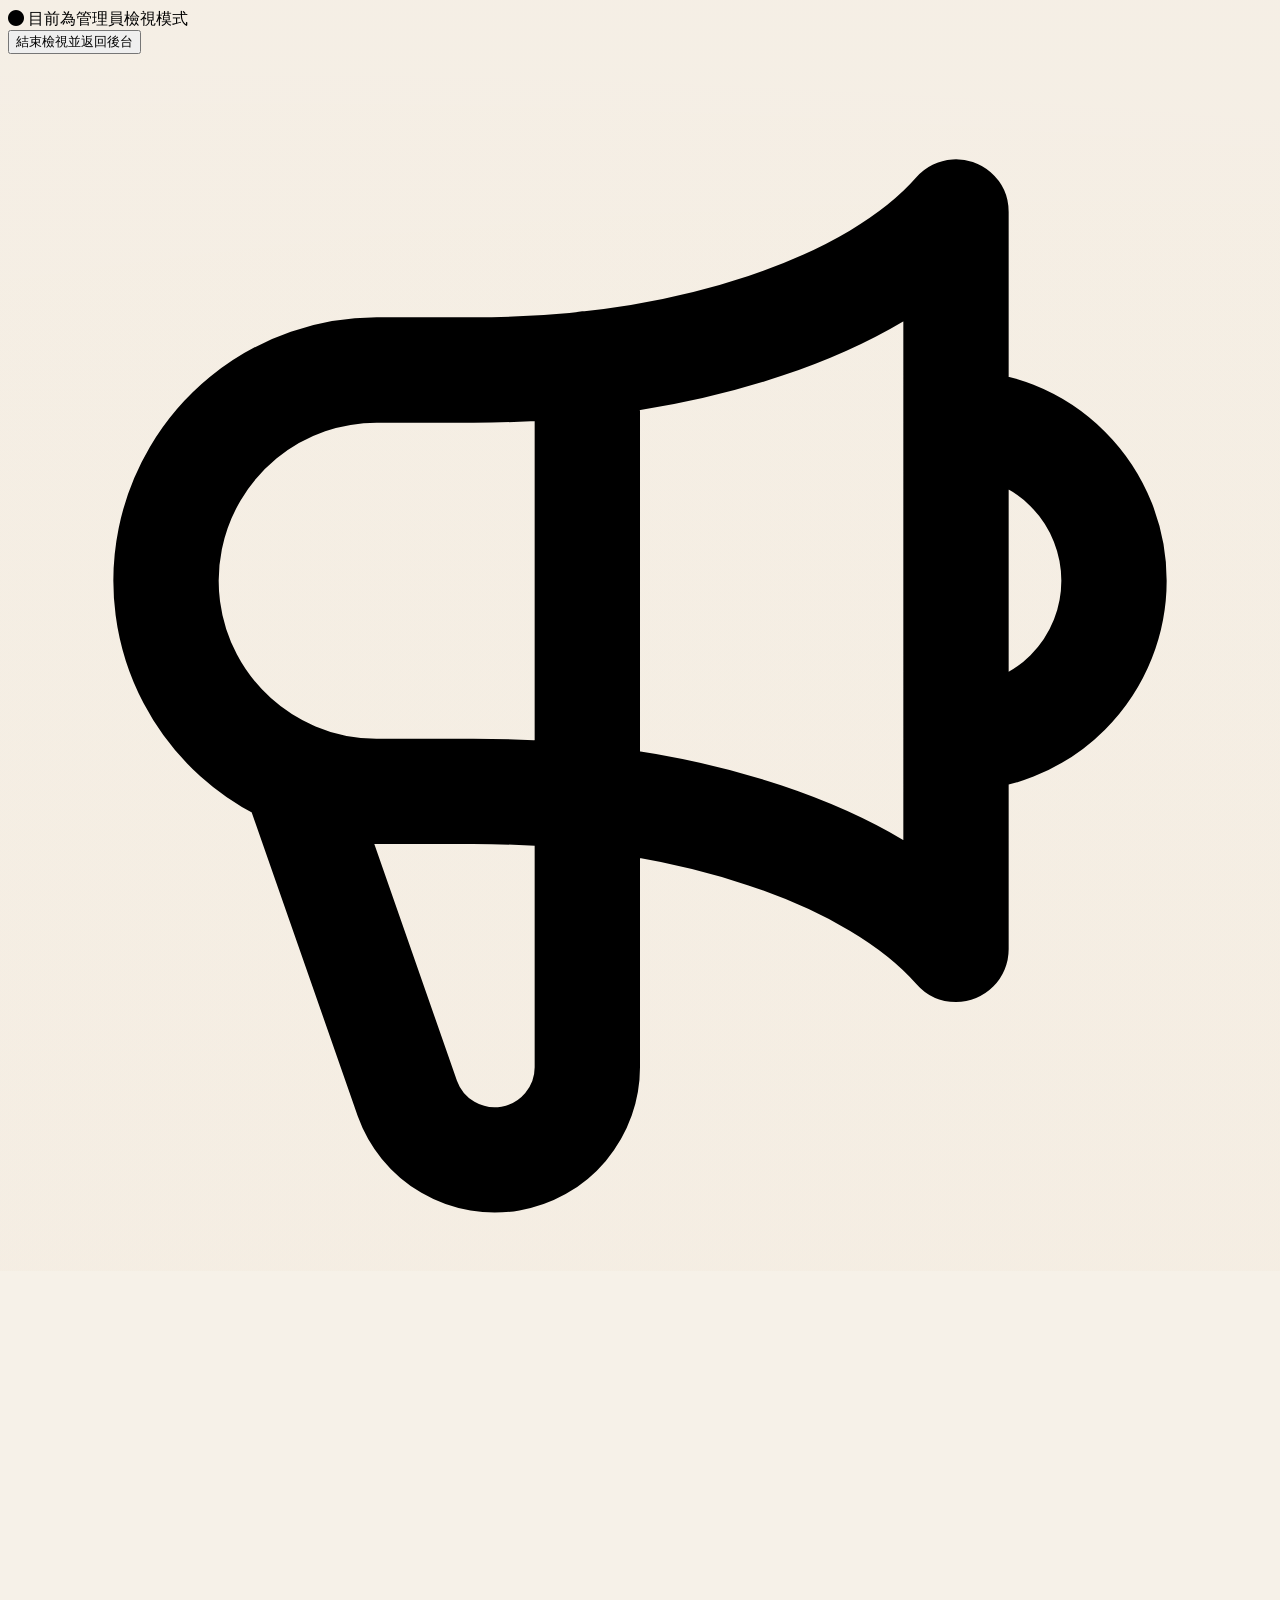
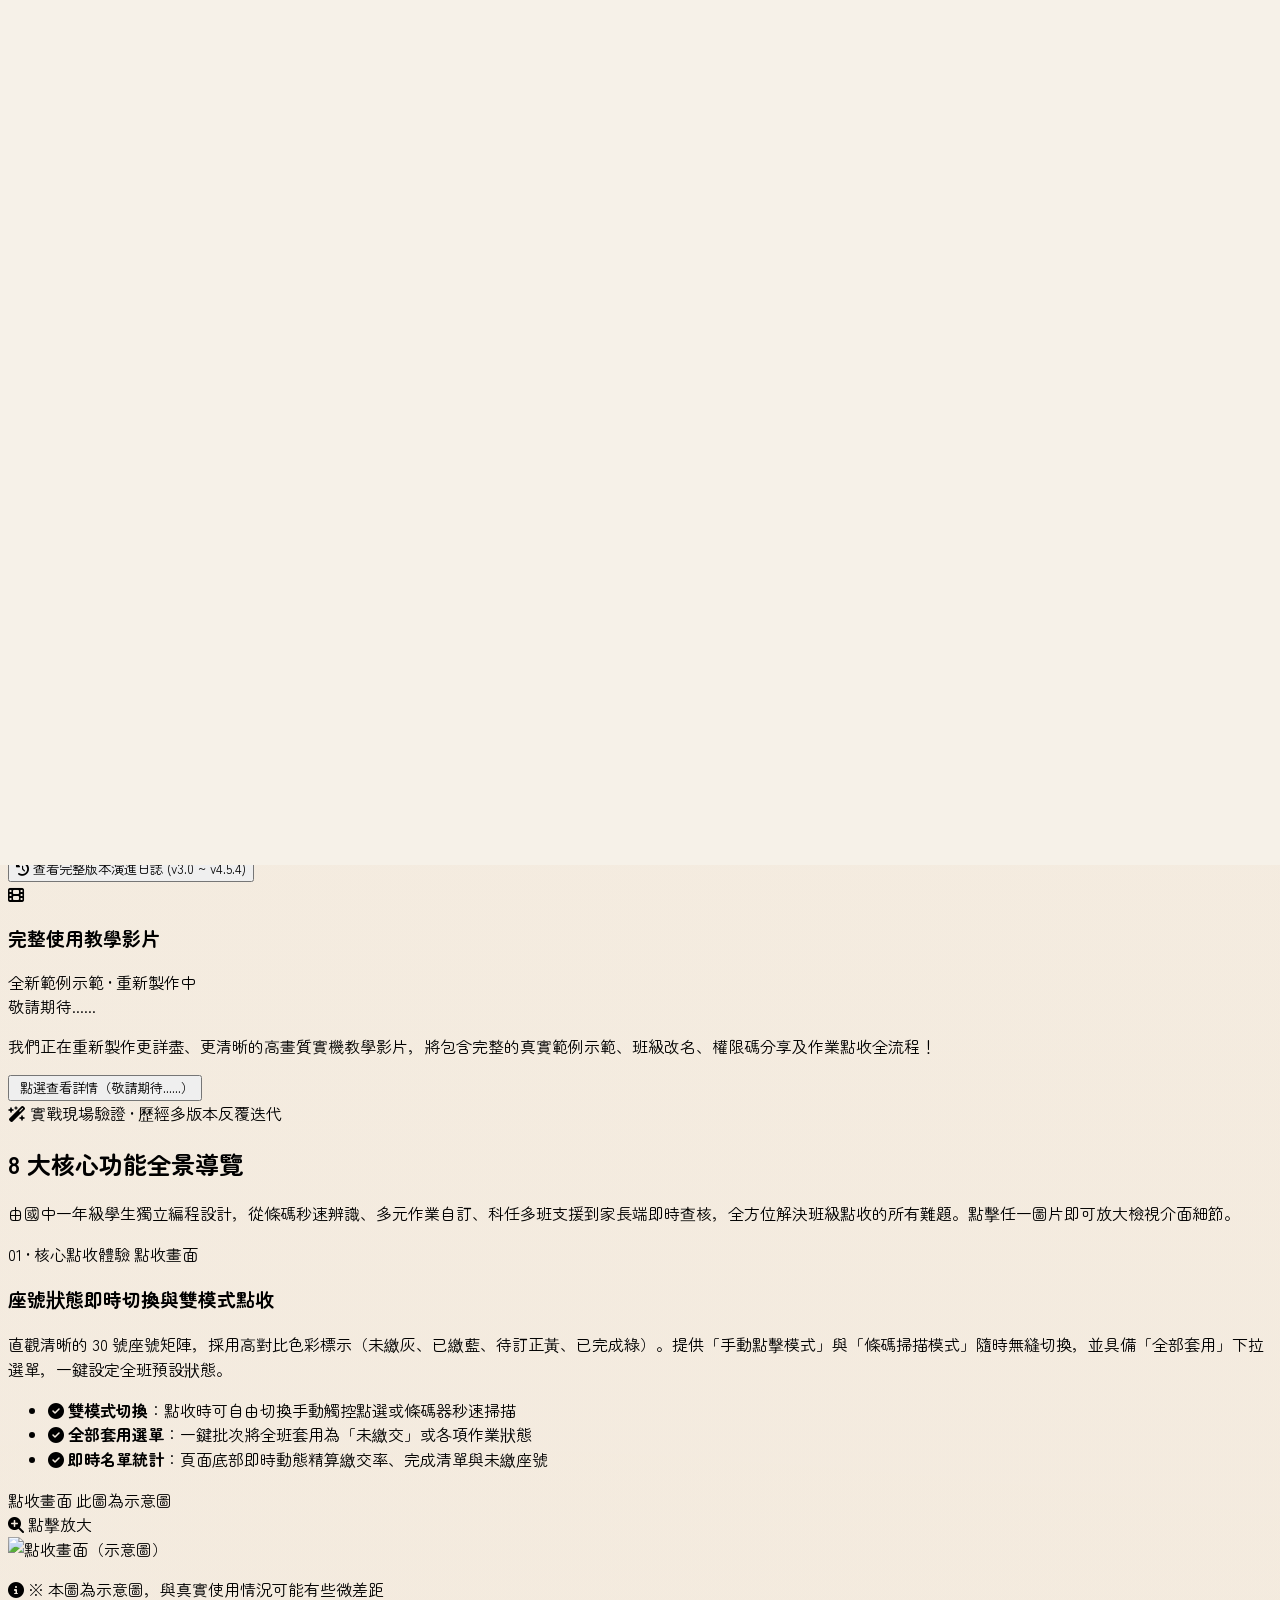
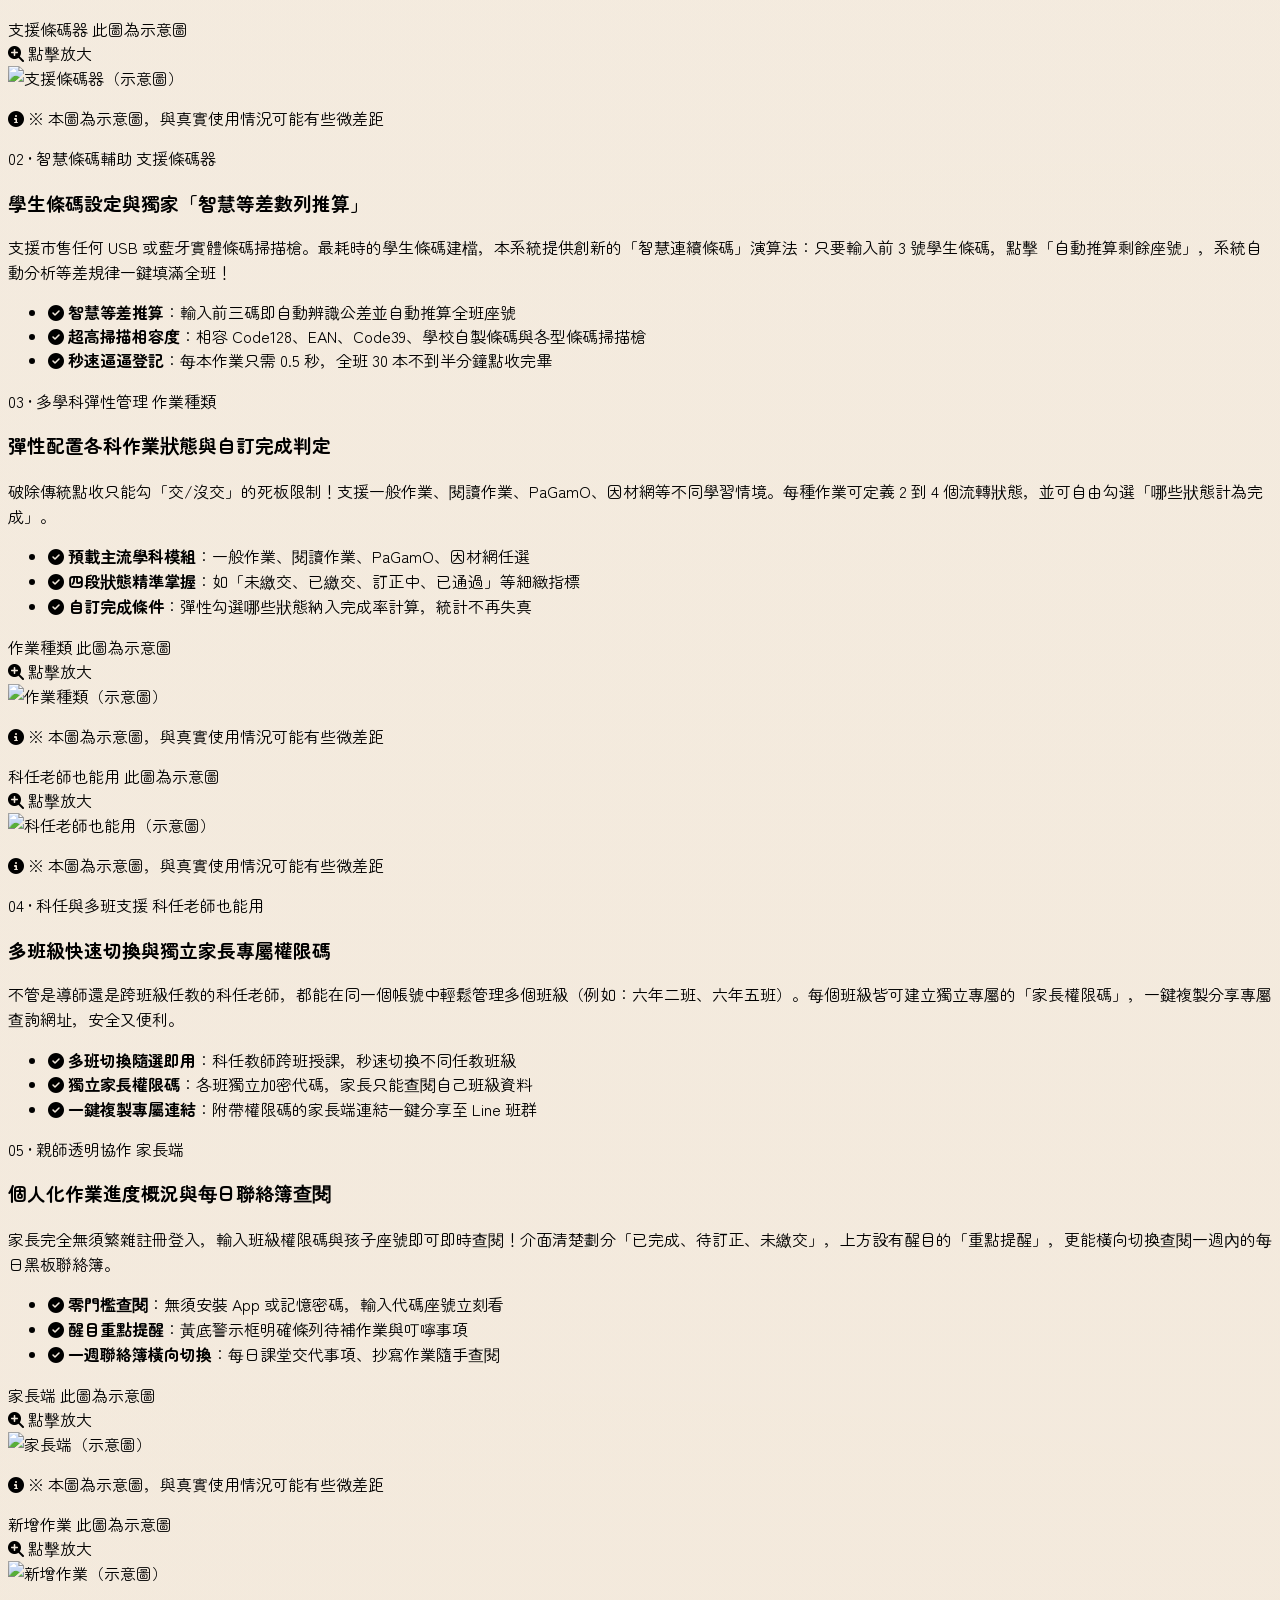
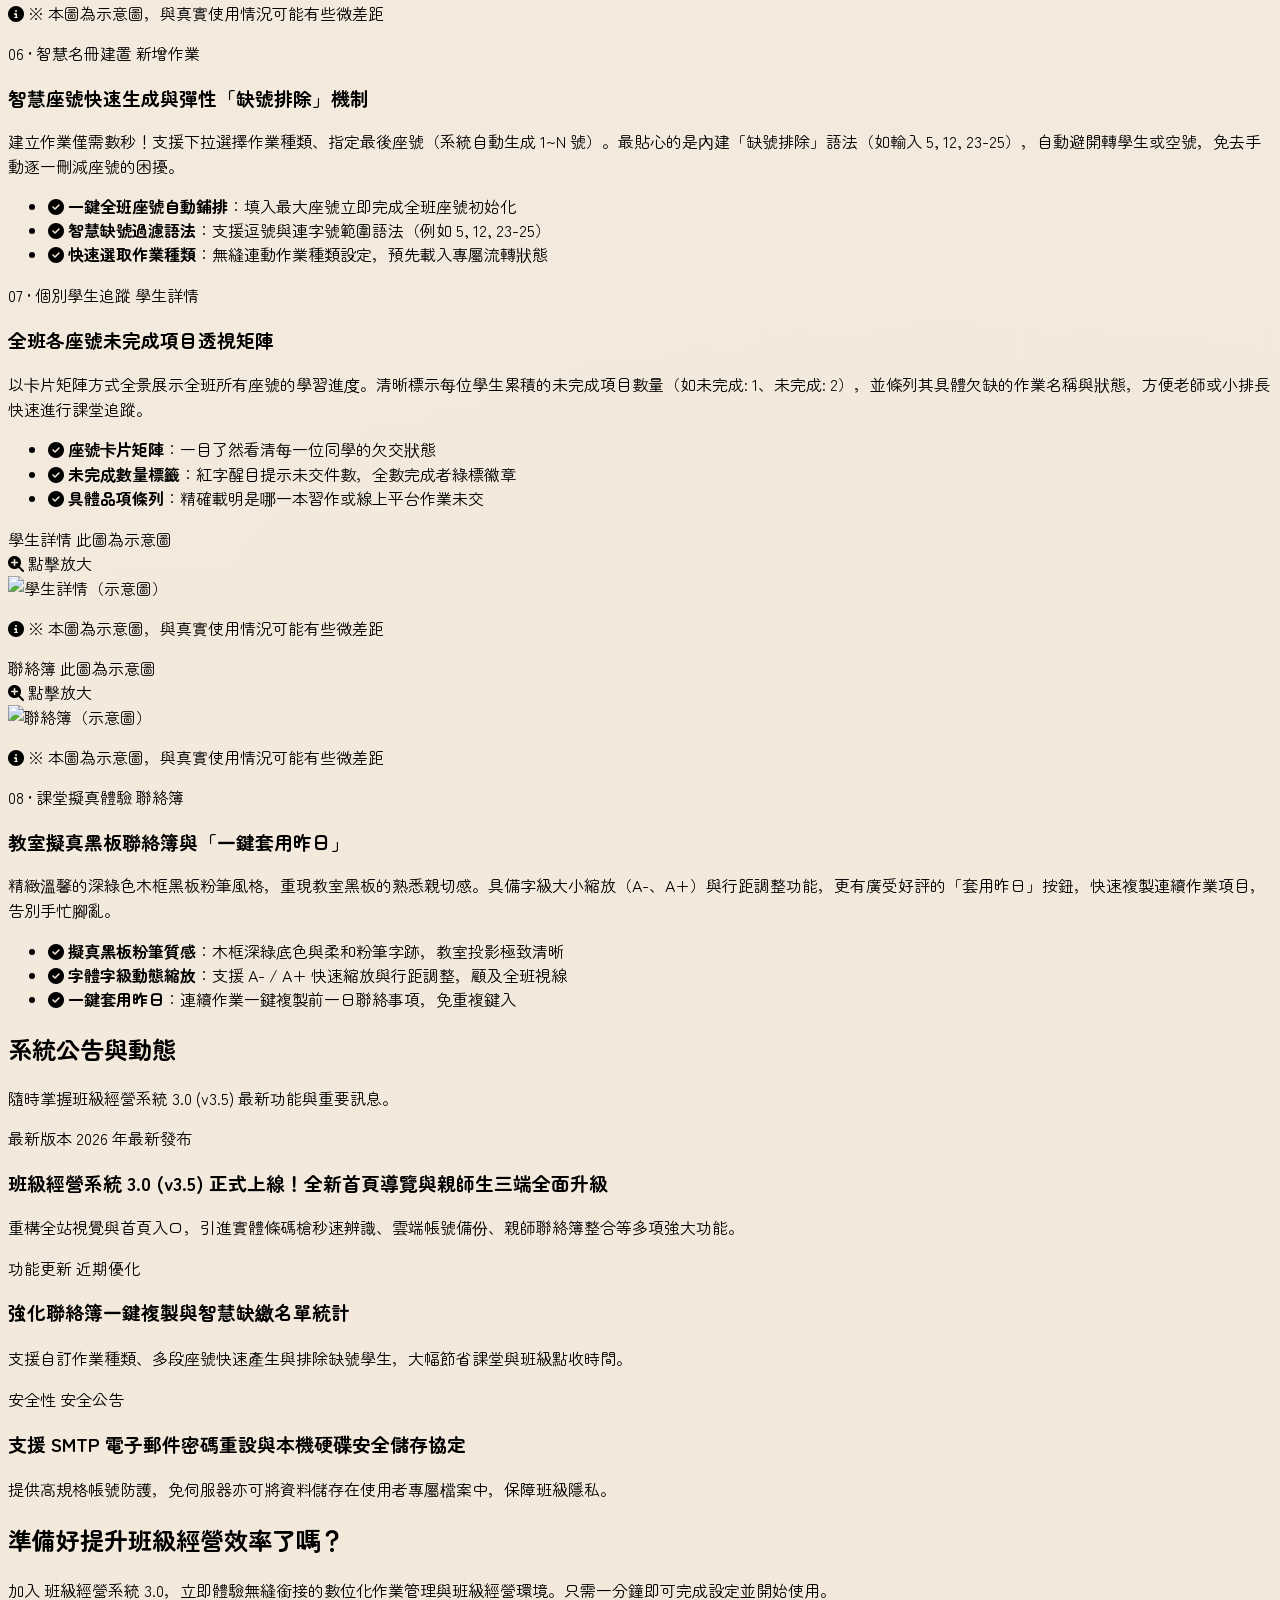
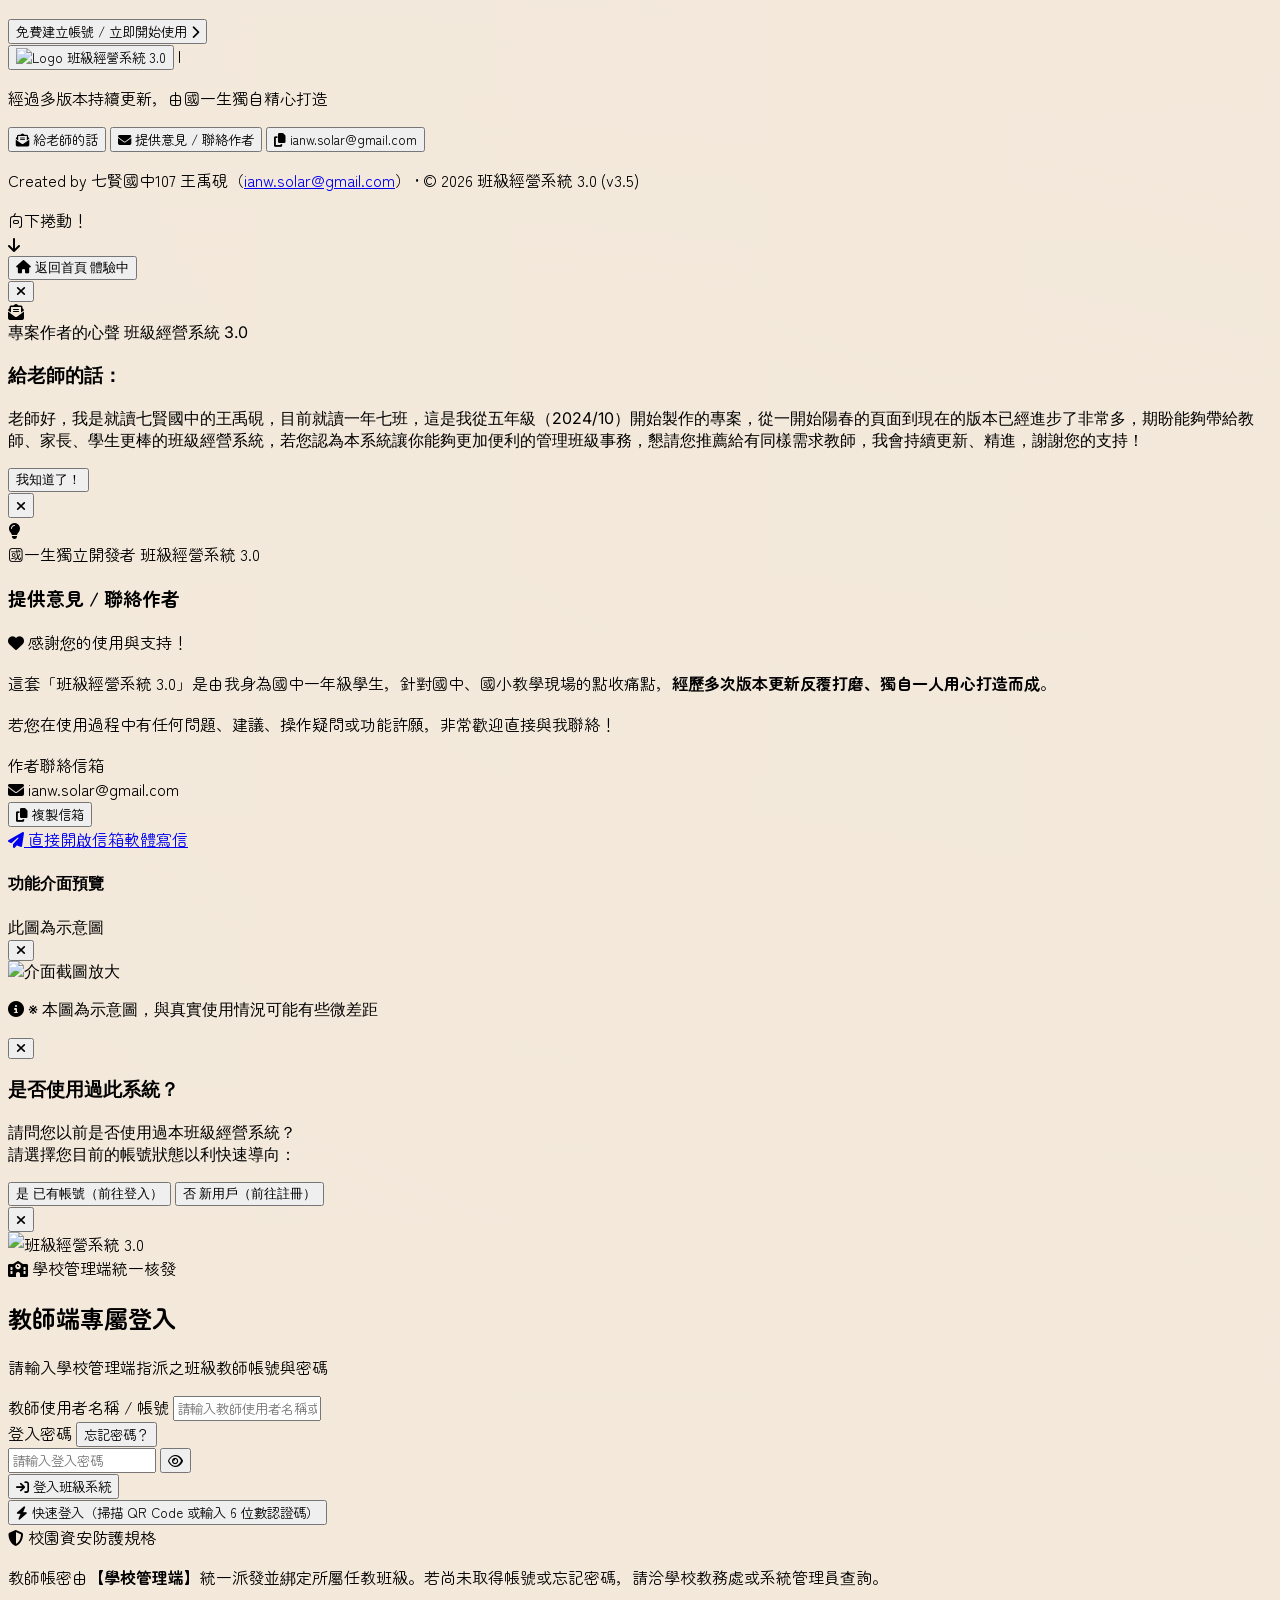
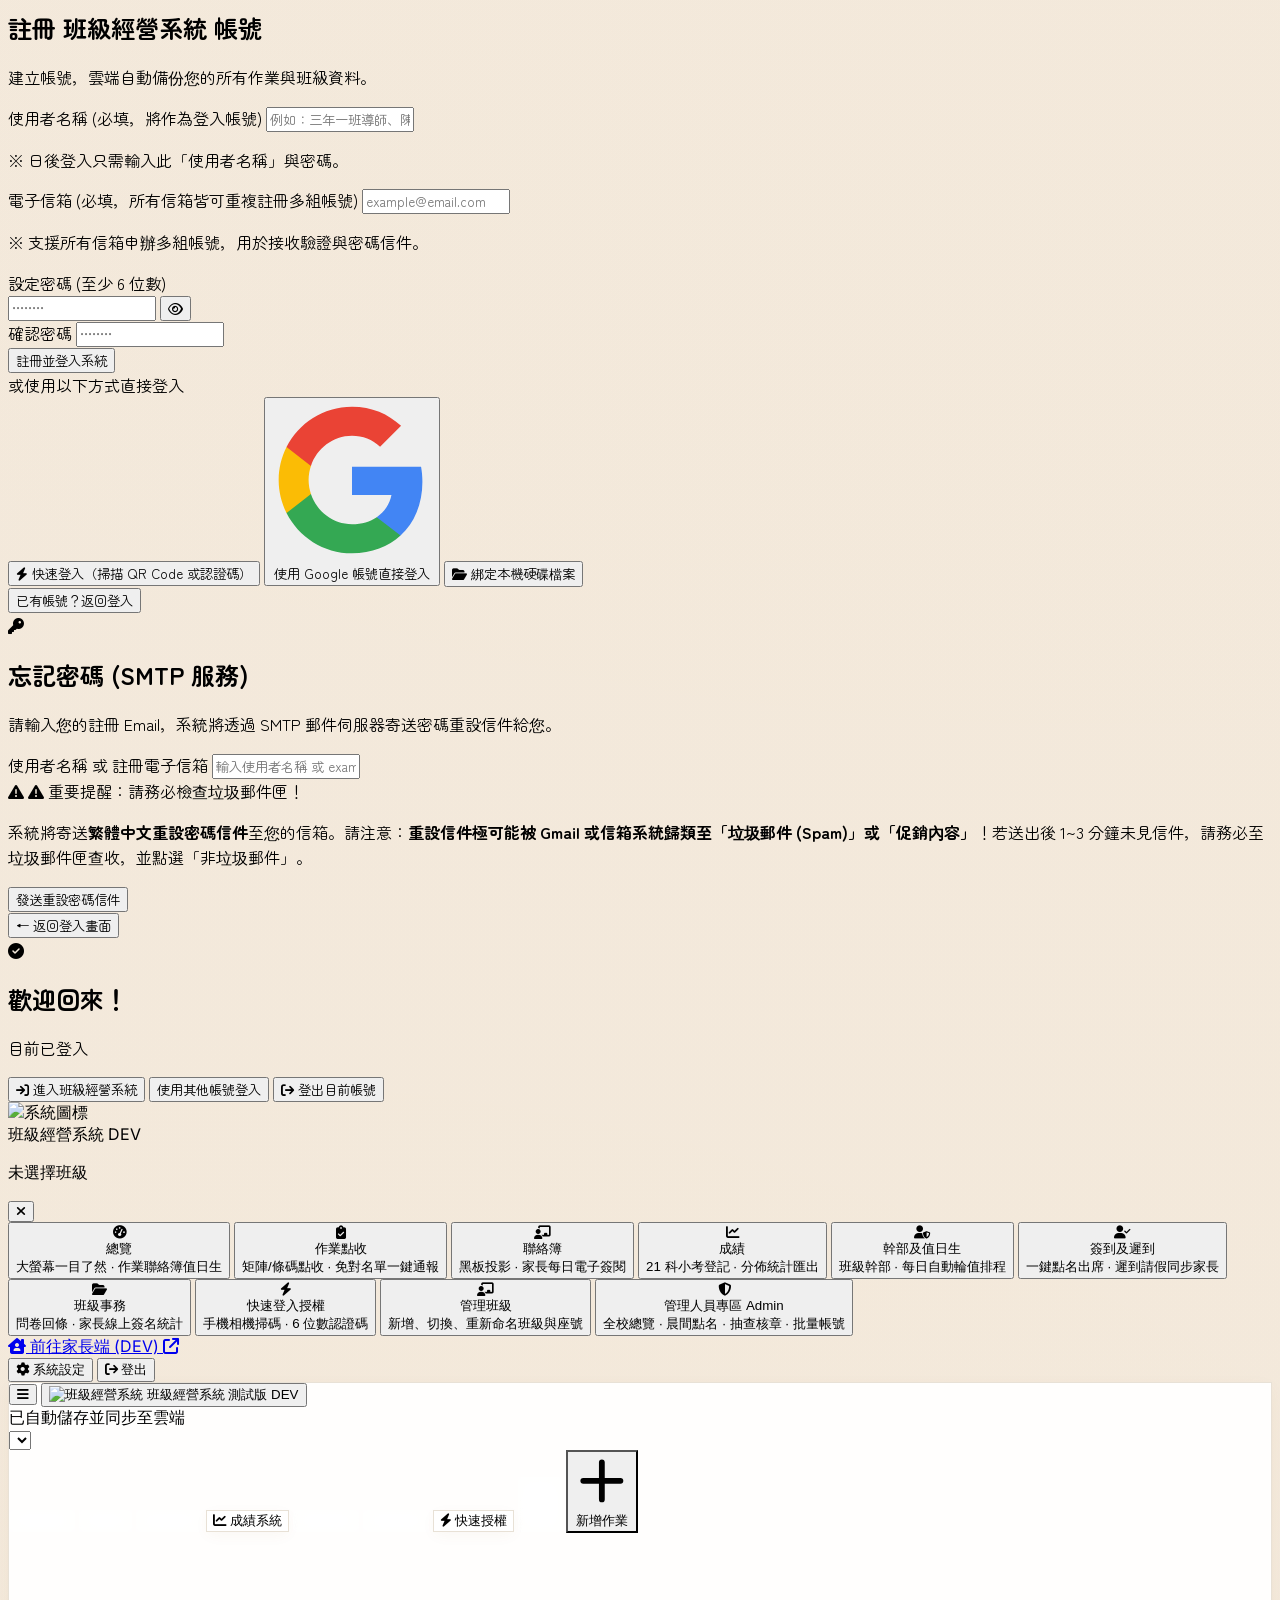
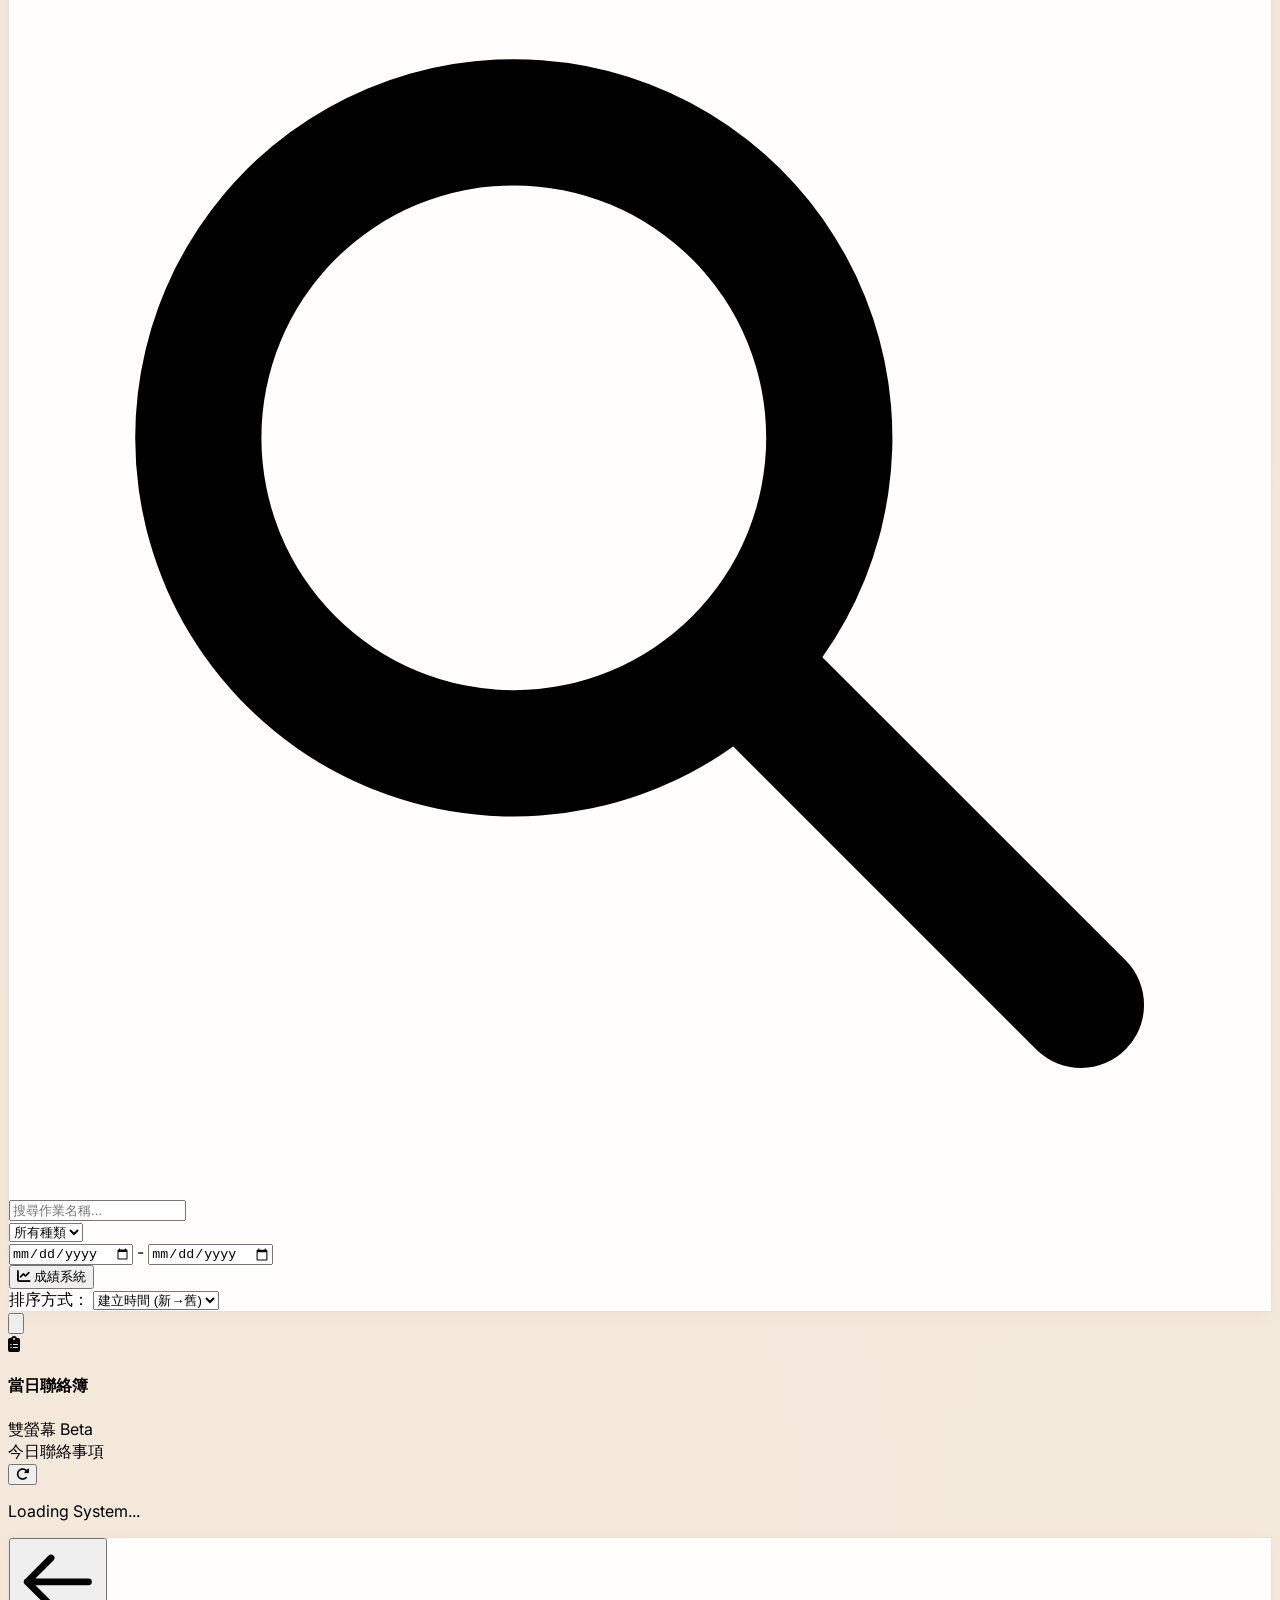
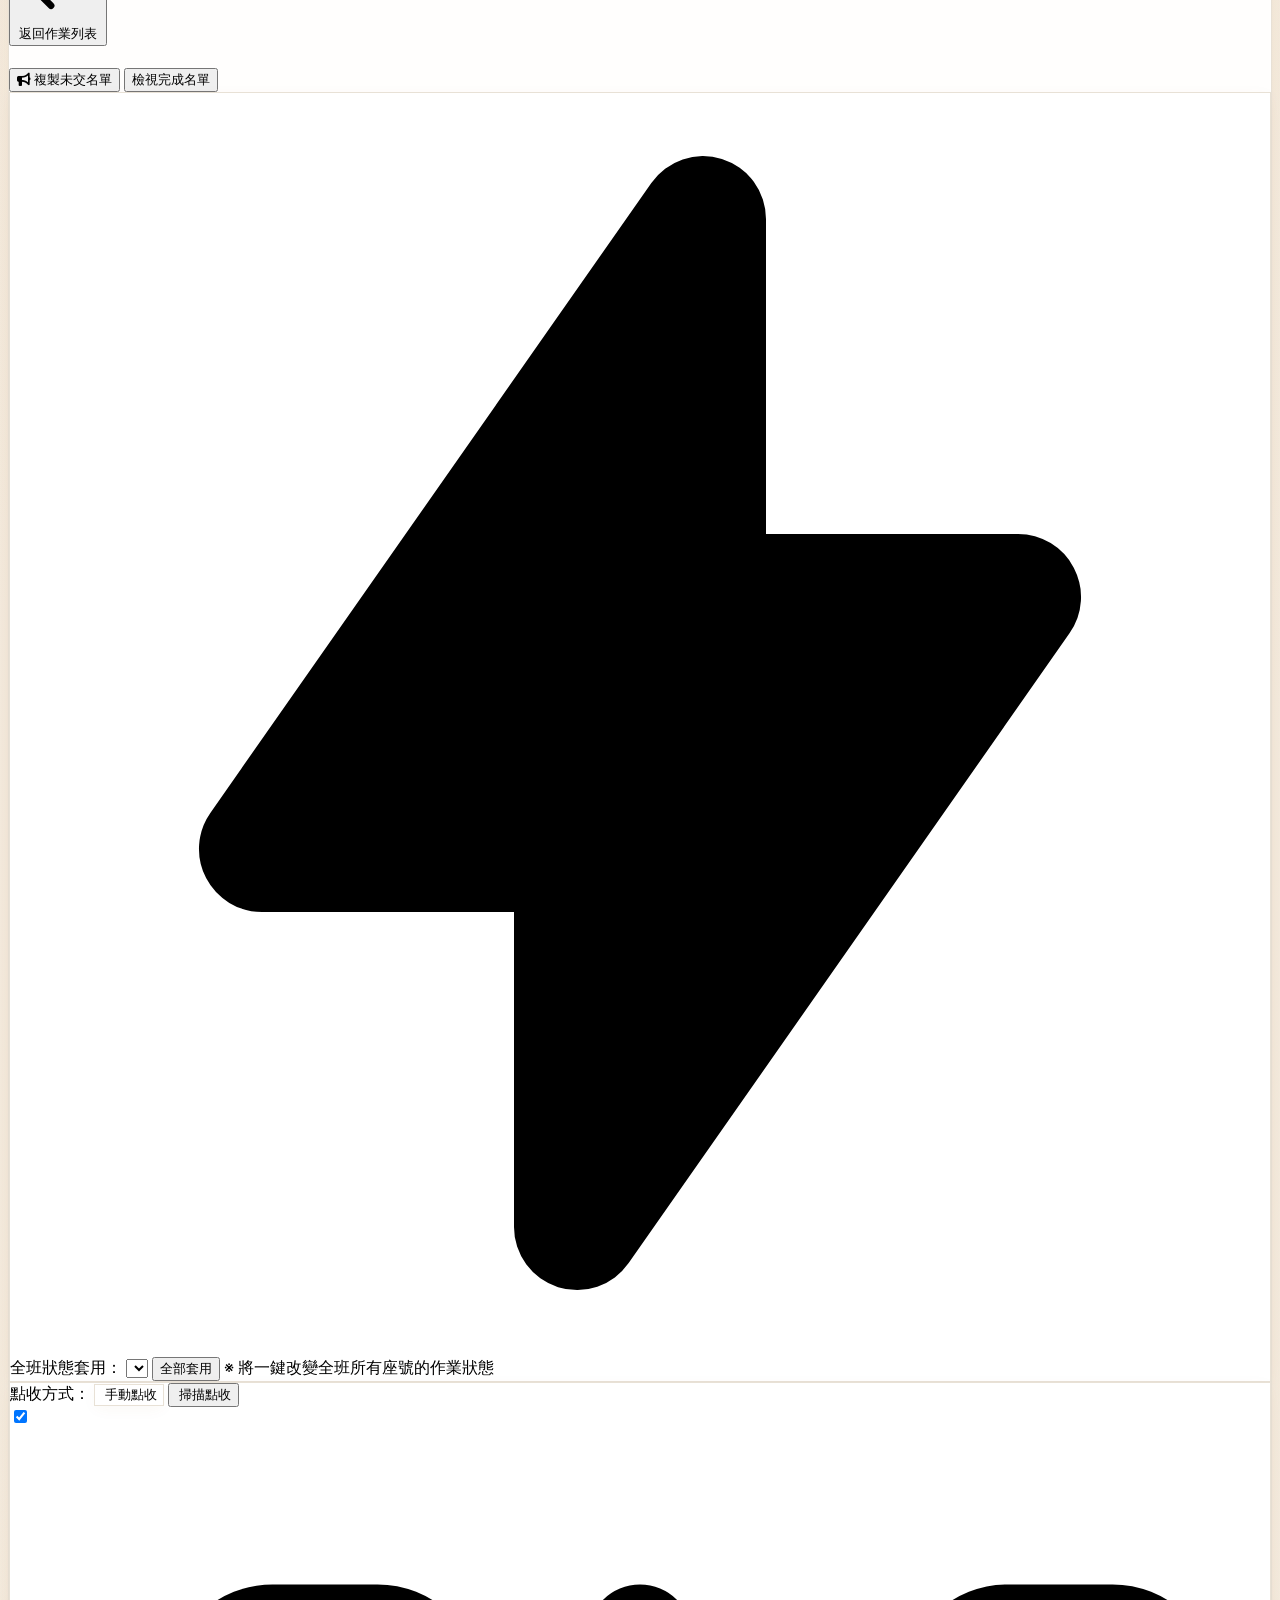
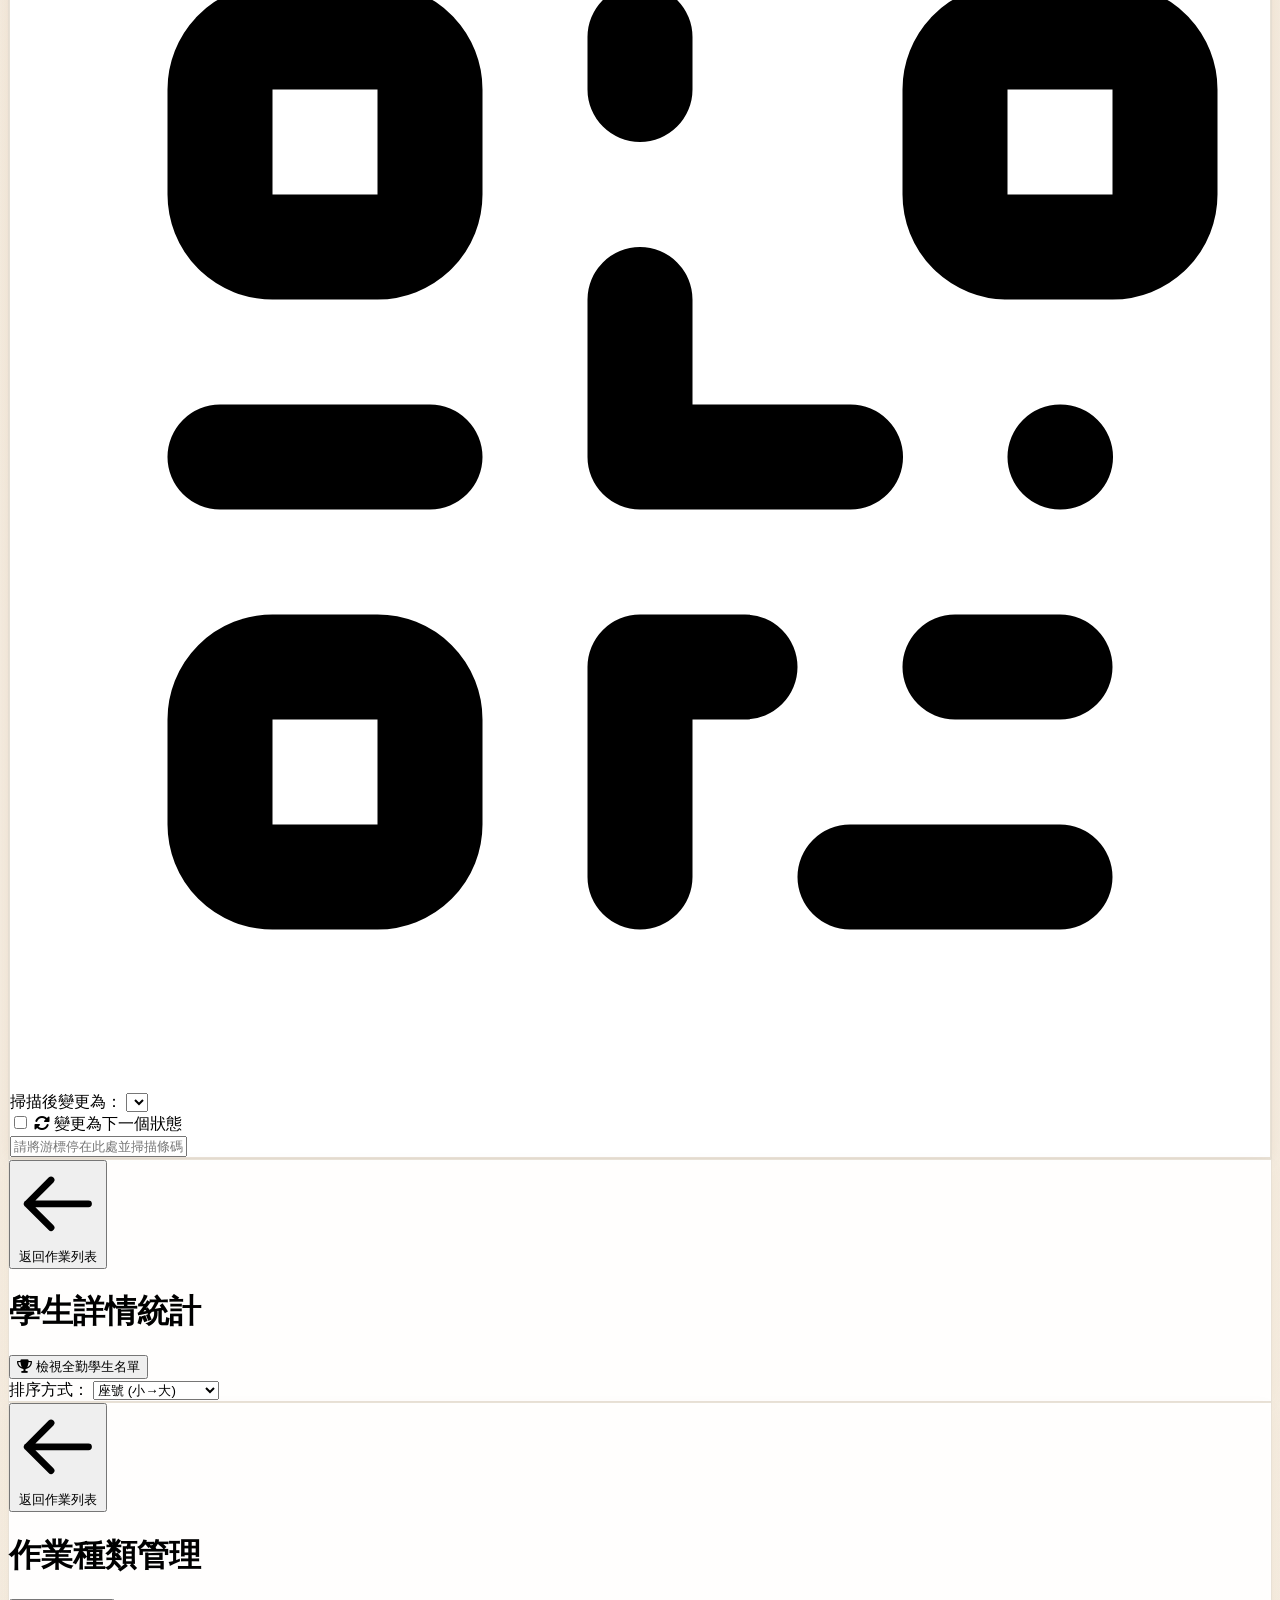
==== commit 3a47751b: "feat(v4.5.4): bidirectional real-time student PIN sync and Firestore master class loader" ====
--- a/index.html
+++ b/index.html
@@ -492,20 +492,20 @@
                         <div class="p-4 bg-emerald-50/50 rounded-2xl border border-emerald-100/80 space-y-2 text-xs sm:text-sm text-stone-700 font-medium">
                             <div class="font-bold text-emerald-950 flex items-center gap-1.5">
                                 <i class="fa-solid fa-bullhorn text-emerald-600"></i>
-                                <span>v4.5.3 核心更新亮點：</span>
+                                <span>v4.5.4 核心更新亮點：</span>
                             </div>
                             <ul class="space-y-1.5 text-xs text-stone-600 pl-2">
-                                <li class="flex items-start gap-1.5"><i class="fa-solid fa-bars text-indigo-600 mt-0.5"></i> <span><b>選單列精簡管理班級入口</b>：移除上方重複的管理班級按鈕，僅保留最下方專屬導覽入口，選單清爽俐落。</span></li>
-                                <li class="flex items-start gap-1.5"><i class="fa-solid fa-house-chimney-user text-emerald-600 mt-0.5"></i> <span><b>家長端全面落實「免密碼直達」</b>：徹底移除家長登入密碼，改為免密碼直達模式與專屬直達連結一鍵複製。</span></li>
-                                <li class="flex items-start gap-1.5"><i class="fa-solid fa-key text-amber-600 mt-0.5"></i> <span><b>批量設定成績認證碼行號編輯器</b>：左側不可編輯灰色固定座號編號、空號留白支援、一鍵清除空白行與隔行空白。</span></li>
-                                <li class="flex items-start gap-1.5"><i class="fa-solid fa-rotate text-teal-600 mt-0.5"></i> <span><b>學校管理端與教師端 PIN 碼雙向即時同步</b>：學校派發之學生 PIN 碼即時同步至導師端，支援自動拉取與回寫。</span></li>
+                                <li class="flex items-start gap-1.5"><i class="fa-solid fa-rotate text-indigo-600 mt-0.5"></i> <span><b>學校與教師端 PIN 碼全雙向即時同步</b>：解決多端認證碼不一致，老師修改學校端即刻同步，學校端調整教師端秒級響應。</span></li>
+                                <li class="flex items-start gap-1.5"><i class="fa-solid fa-cloud-arrow-down text-teal-600 mt-0.5"></i> <span><b>全校班級與 PIN 碼雲端中樞直連</b>：跨裝置登入自動向 Firestore 拉取最新全校班級清冊與專屬 PIN 碼，不遺漏任何班級。</span></li>
+                                <li class="flex items-start gap-1.5"><i class="fa-solid fa-bars text-slate-600 mt-0.5"></i> <span><b>選單列精簡管理班級入口</b>：僅保留最下方專屬導覽入口，消弭重複操作。</span></li>
+                                <li class="flex items-start gap-1.5"><i class="fa-solid fa-house-chimney-user text-emerald-600 mt-0.5"></i> <span><b>家長端全面免密碼直達</b>：徹底移除家長登入密碼，改為專屬直達連結與座號個人 PIN 碼簽章/查分。</span></li>
                             </ul>
                         </div>
 
                         <div class="flex items-center justify-between pt-1">
                             <button type="button" id="portal-card-changelog-btn" class="w-full py-2.5 px-4 bg-emerald-100/80 hover:bg-emerald-200/80 text-emerald-950 font-bold text-xs sm:text-sm rounded-xl transition-colors flex items-center justify-center gap-2 cursor-pointer">
                                 <i class="fa-solid fa-clock-rotate-left text-emerald-700"></i>
-                                <span>查看完整版本演進日誌 (v3.0 ~ v4.5.3)</span>
+                                <span>查看完整版本演進日誌 (v3.0 ~ v4.5.4)</span>
                             </button>
                         </div>
                     </div>
@@ -4186,12 +4186,37 @@
 
                 <!-- 版本歷程時間軸 -->
                 <div class="space-y-6">
-                    <!-- v4.5.3 選單精簡、家長免密碼直達、批量PIN行號編輯器與雙端PIN即時同步 -->
+                    <!-- v4.5.4 學校端與教師端學生 PIN 碼雙向即時同步全面打通 -->
                     <div class="p-5 rounded-2xl bg-gradient-to-br from-indigo-50/95 via-sky-50/70 to-emerald-50/50 border-2 border-indigo-600 shadow-lg relative">
                         <div class="flex flex-wrap items-center justify-between gap-2 mb-3">
                             <div class="flex items-center gap-2">
-                                <span class="px-3 py-1 rounded-full bg-indigo-600 text-white text-xs font-black uppercase tracking-wider shadow-xs animate-pulse">v4.5.3 選單精簡、家長免密碼直達與批量 PIN 編輯器</span>
-                                <span class="text-xs font-bold text-indigo-950">選單列保留單一管理班級、家長端免密碼直達、不可編輯灰色座號編輯器、空白行為空號、一鍵清除空白行、學校端與教師端雙向 PIN 碼同步</span>
+                                <span class="px-3 py-1 rounded-full bg-indigo-600 text-white text-xs font-black uppercase tracking-wider shadow-xs animate-pulse">v4.5.4 學校端與教師端雙向 PIN 碼即時同步</span>
+                                <span class="text-xs font-bold text-indigo-950">消弭雙端 PIN 碼不一致、老師修改學校端即刻同步、學校修改教師端秒級響應、全校班級 Firestore 雲端中樞直連</span>
+                            </div>
+                            <span class="text-xs font-mono font-bold text-slate-400">2026-10-13</span>
+                        </div>
+                        <ul class="space-y-2 text-xs sm:text-sm text-slate-700 font-medium">
+                            <li class="flex items-start gap-2">
+                                <i class="fa-solid fa-check text-indigo-600 shrink-0 mt-0.5"></i>
+                                <span><b>消弭學校端與教師端認證碼不一致</b>：重構教師端憑證區載入邏輯，優先直連 Firestore 學校學生 PIN 碼專屬通道（<code>sch_pins_{classCode}</code>），全面淘汰舊版隨機示範碼，確保兩端 100% 呈現同一套最新資料源。</span>
+                            </li>
+                            <li class="flex items-start gap-2">
+                                <i class="fa-solid fa-check text-indigo-600 shrink-0 mt-0.5"></i>
+                                <span><b>老師修改學校端即刻同步（雙向即時聯動）</b>：教師端在班級憑證區自訂或修改學生座號 PIN 碼時，不僅寫入學生個人成績通道，更同步更新全校班級清冊（<code>sch_classes_{schoolId}</code>）與本地多校暫存，並派發跨頁籤 <code>storage</code> 同步事件，學校端查看清冊彈窗與表格即時無縫反映最新值。</span>
+                            </li>
+                            <li class="flex items-start gap-2">
+                                <i class="fa-solid fa-check text-indigo-600 shrink-0 mt-0.5"></i>
+                                <span><b>全校班級雲端中樞自動載入</b>：登入教師端時自動從雲端中樞拉取全校各班級帳密清冊（如 701、702、703 等），自動配賦各班專屬認證碼，跨裝置免重新匯入。</span>
+                            </li>
+                        </ul>
+                    </div>
+
+                    <!-- v4.5.3 選單精簡、家長免密碼直達、批量PIN行號編輯器 -->
+                    <div class="p-5 rounded-2xl bg-white border border-slate-200/90 shadow-sm relative">
+                        <div class="flex flex-wrap items-center justify-between gap-2 mb-3">
+                            <div class="flex items-center gap-2">
+                                <span class="px-3 py-1 rounded-full bg-slate-600 text-white text-xs font-black uppercase tracking-wider shadow-xs">v4.5.3 選單精簡、家長免密碼直達與批量 PIN 編輯器</span>
+                                <span class="text-xs font-bold text-indigo-950">選單列保留單一管理班級、家長端免密碼直達、不可編輯灰色座號編輯器、空白行為空號、一鍵清除空白行</span>
                             </div>
                             <span class="text-xs font-mono font-bold text-slate-400">2026-10-13</span>
                         </div>
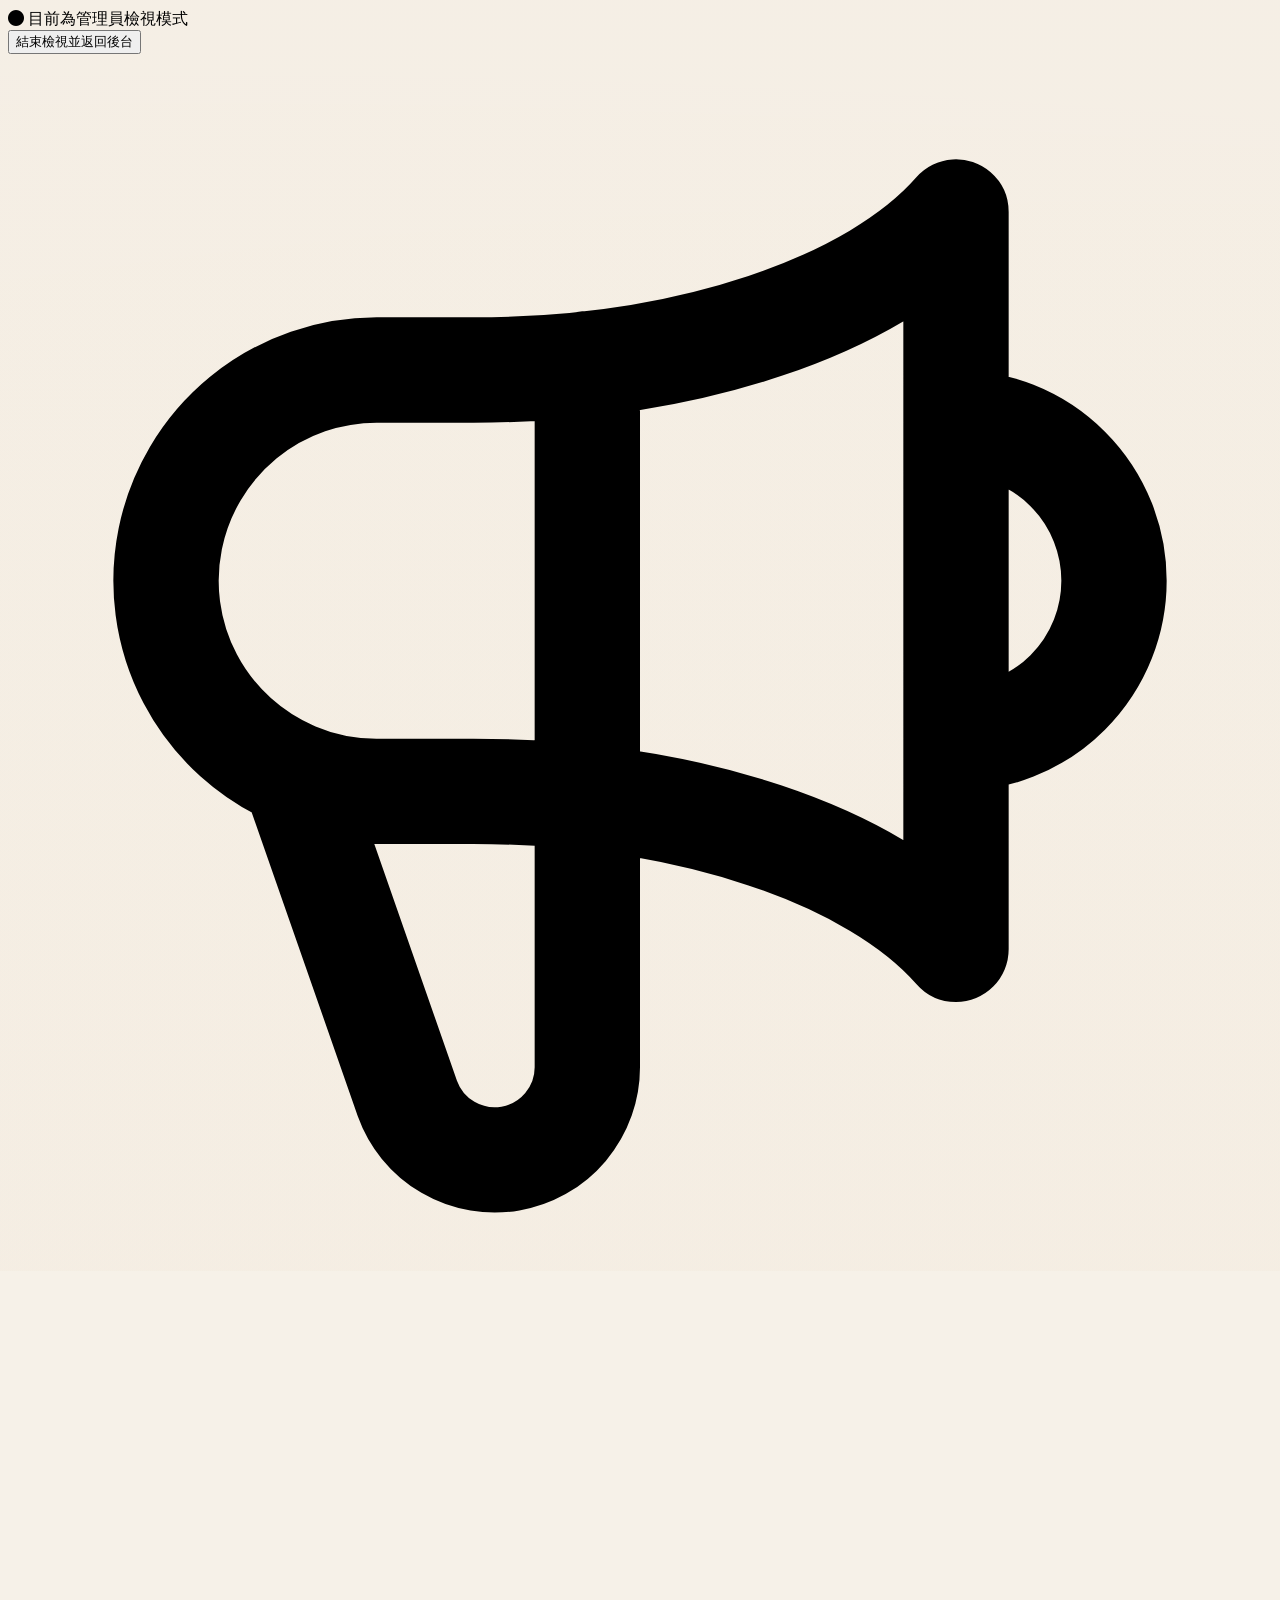
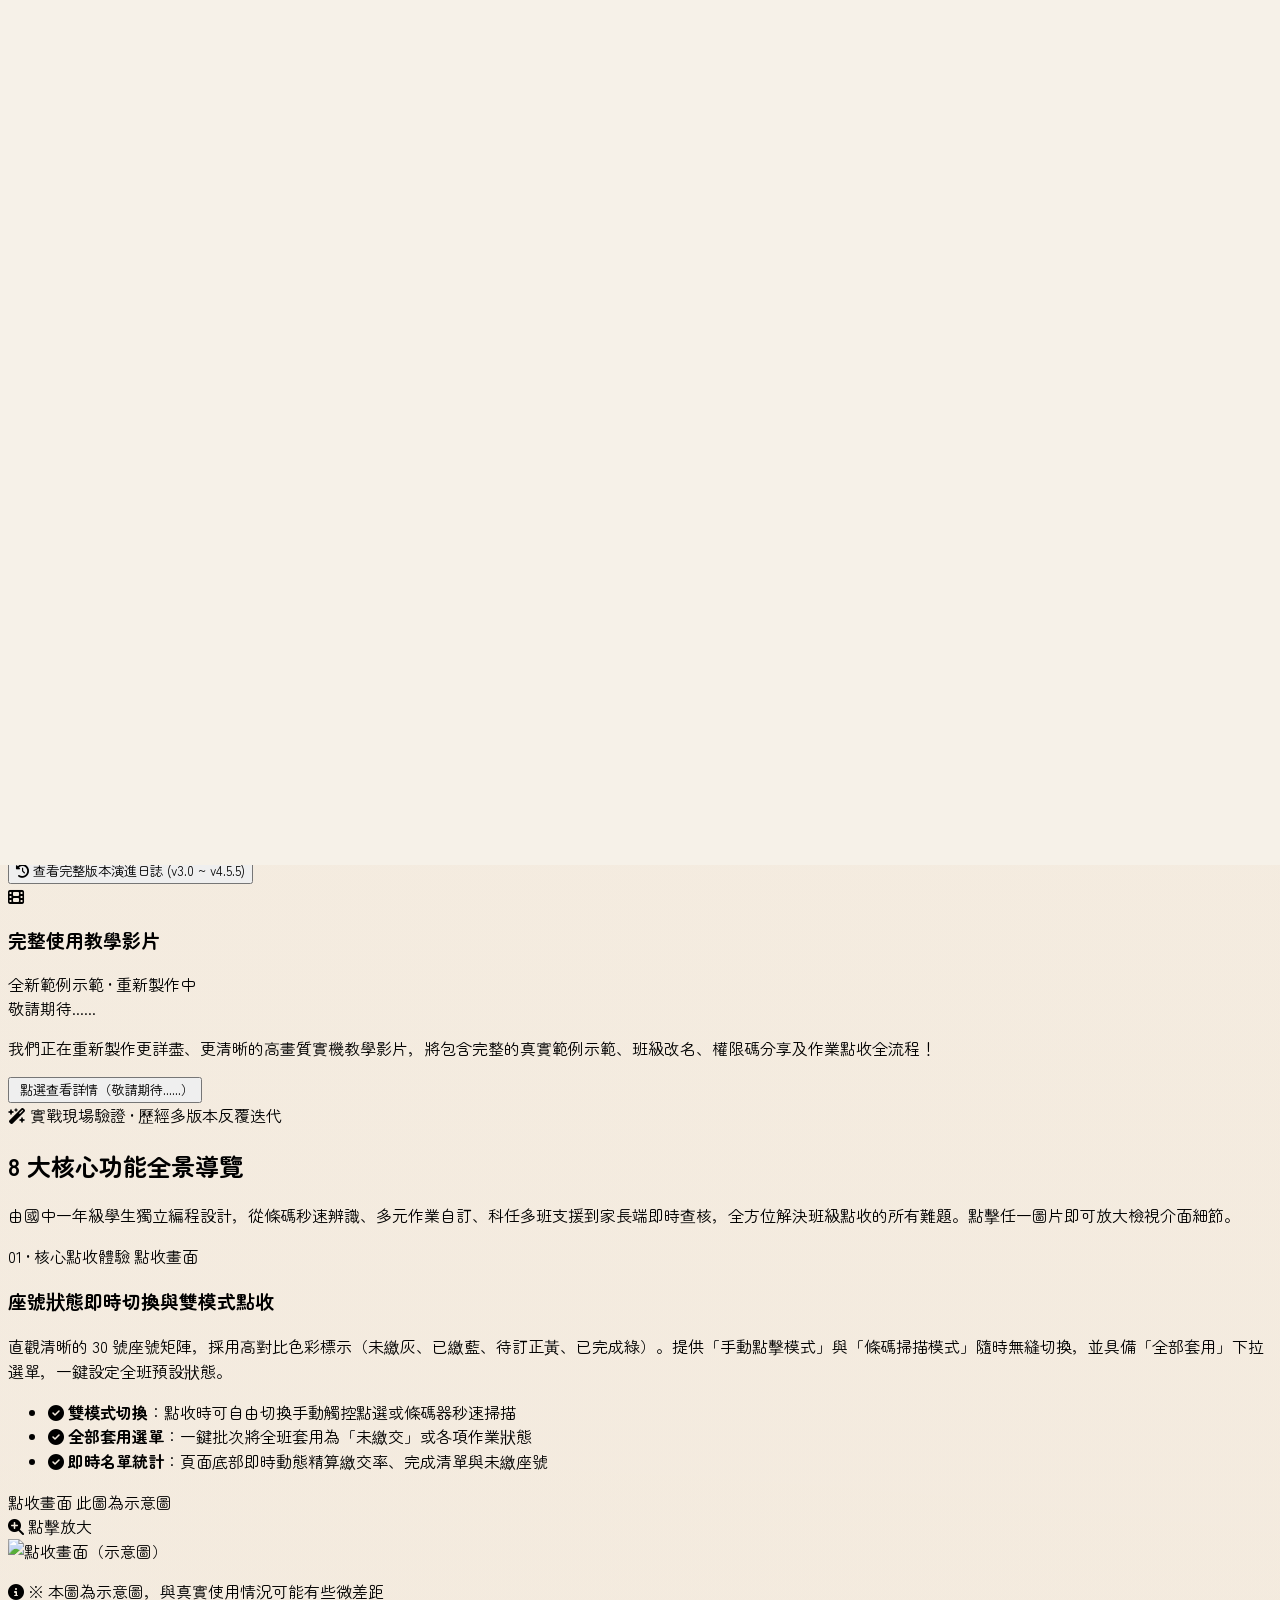
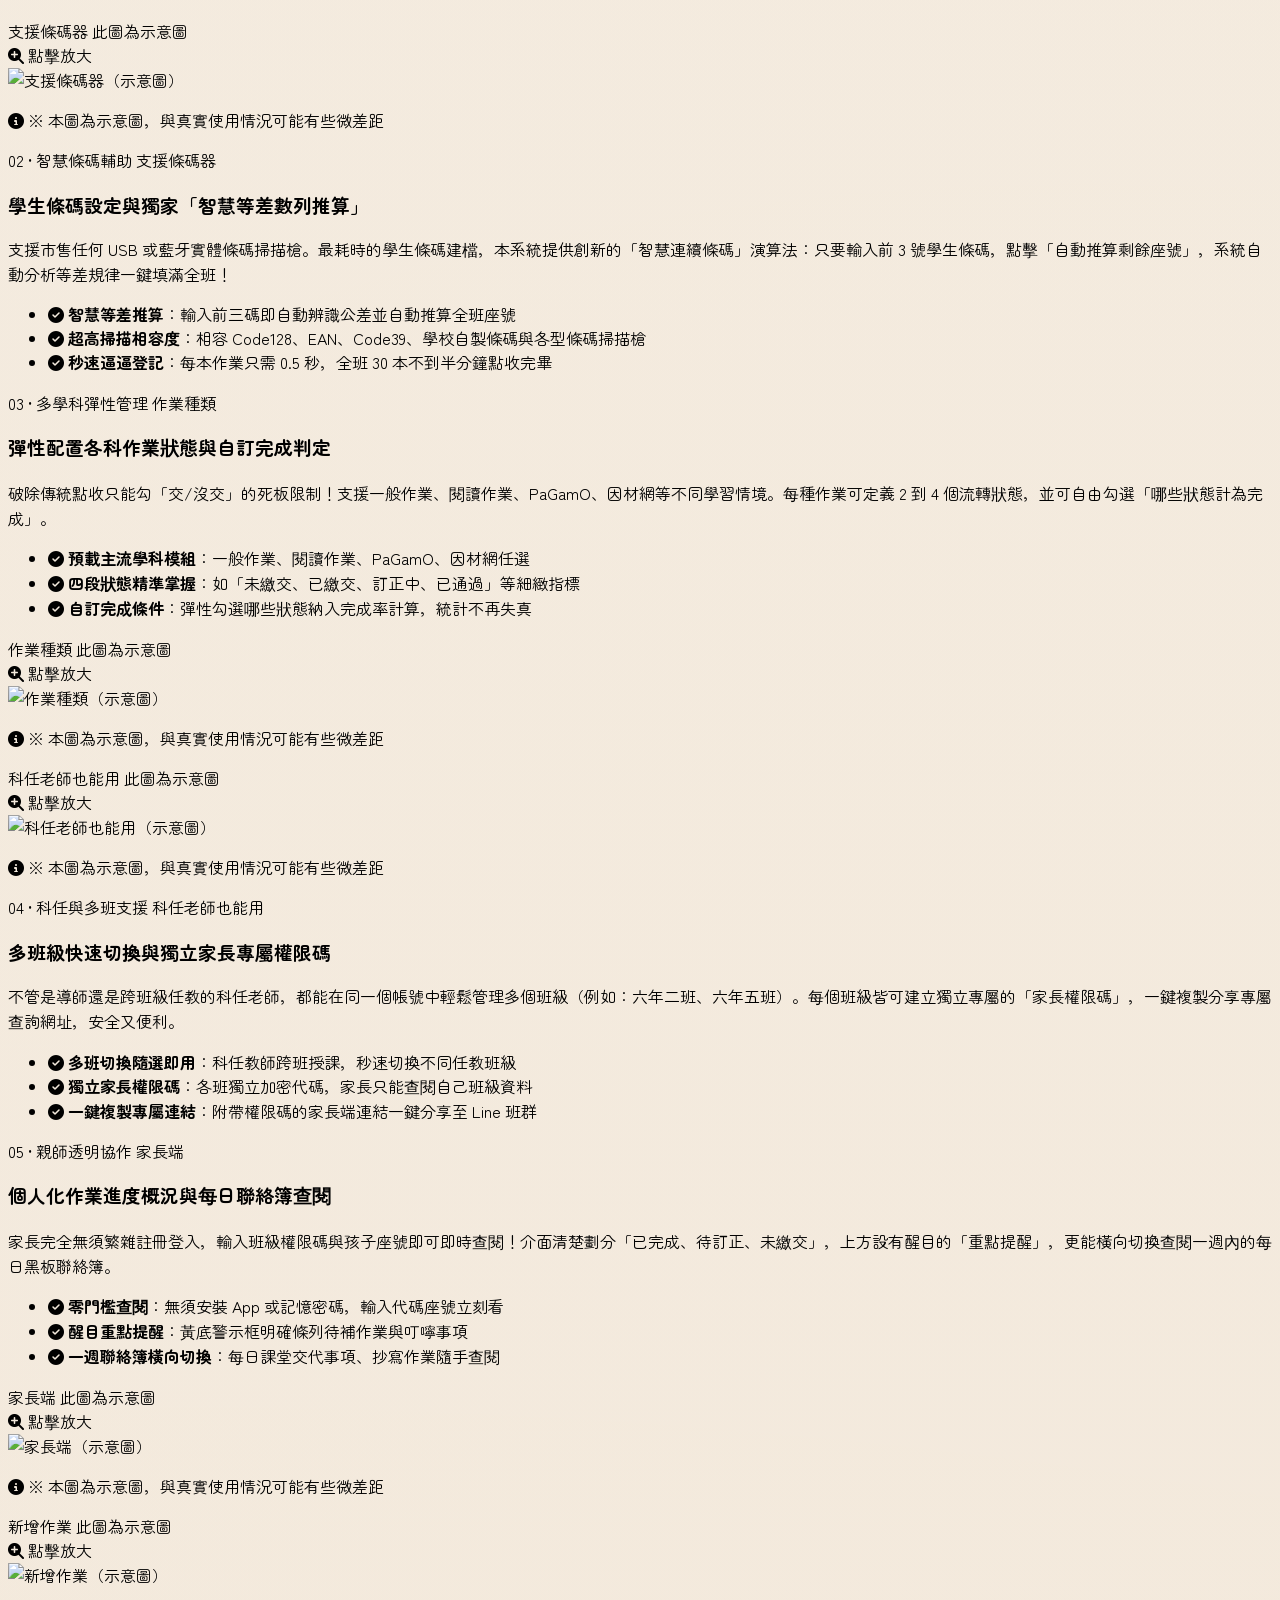
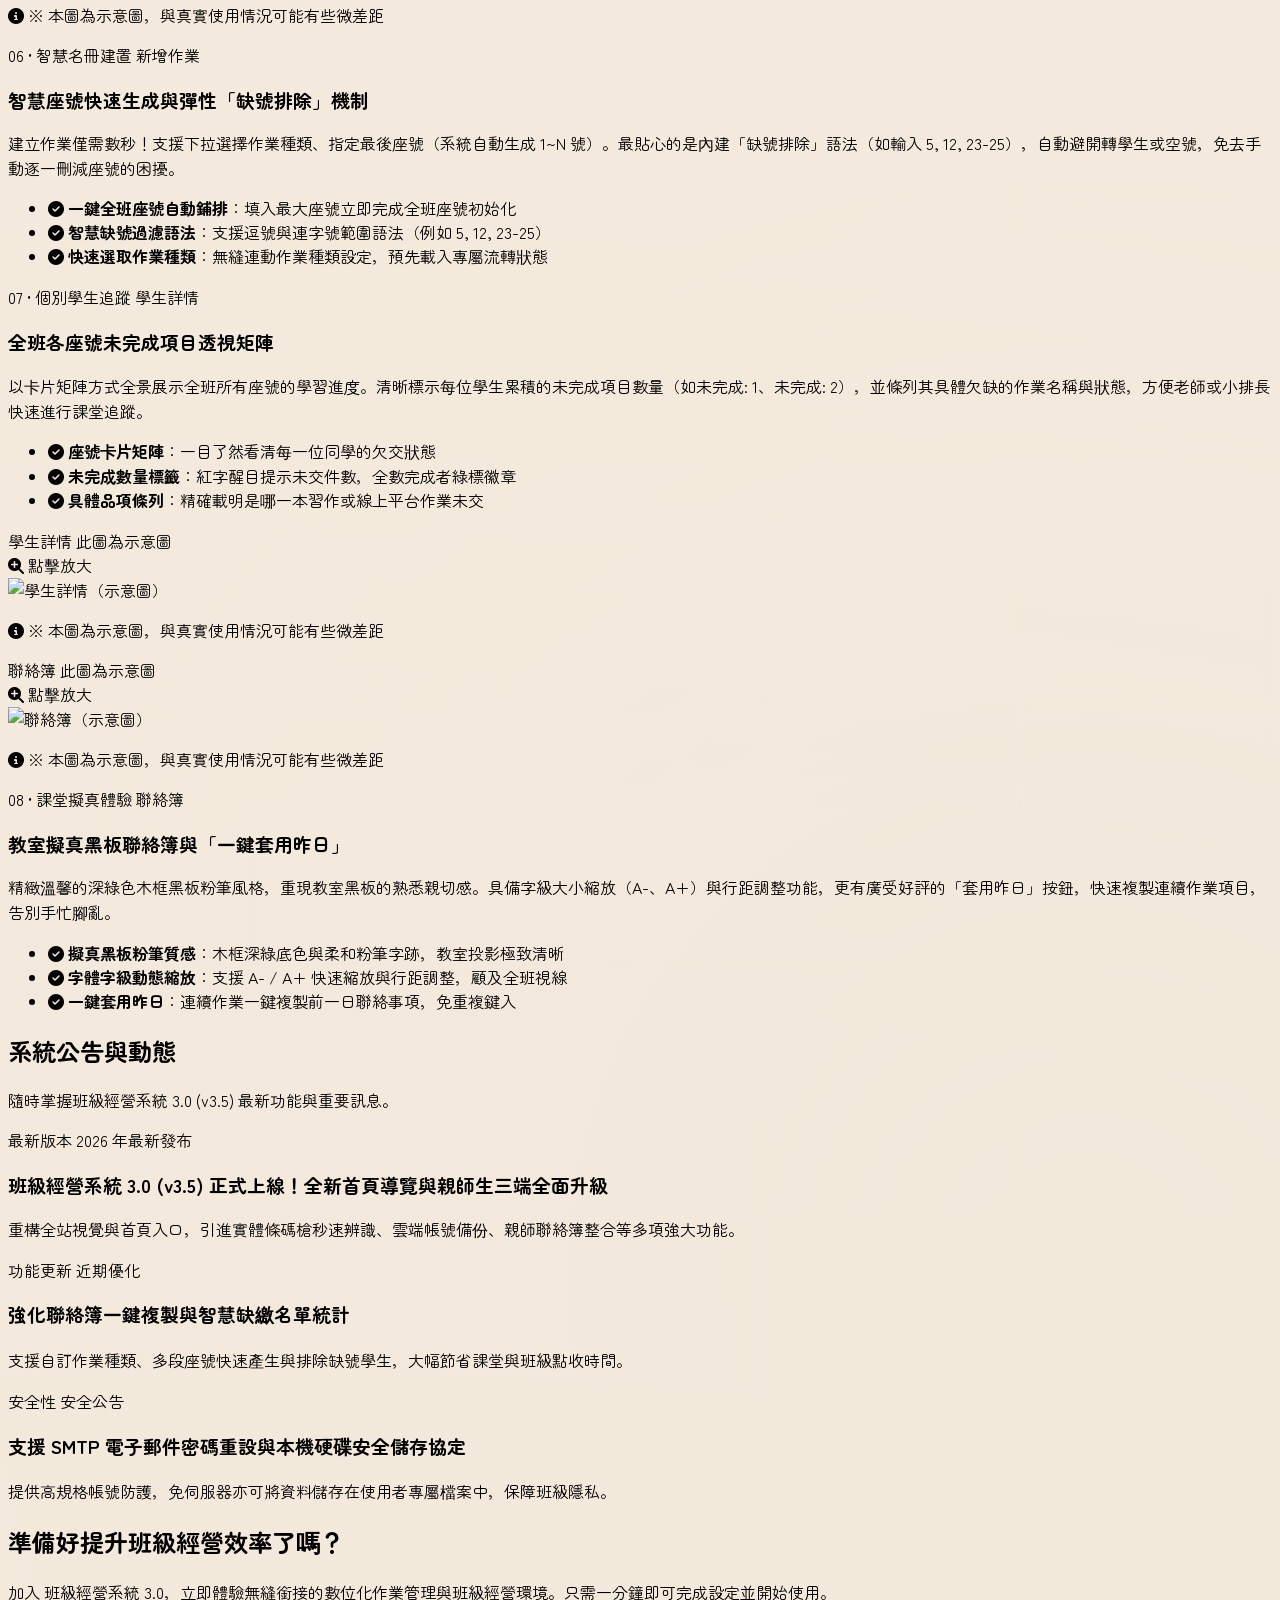
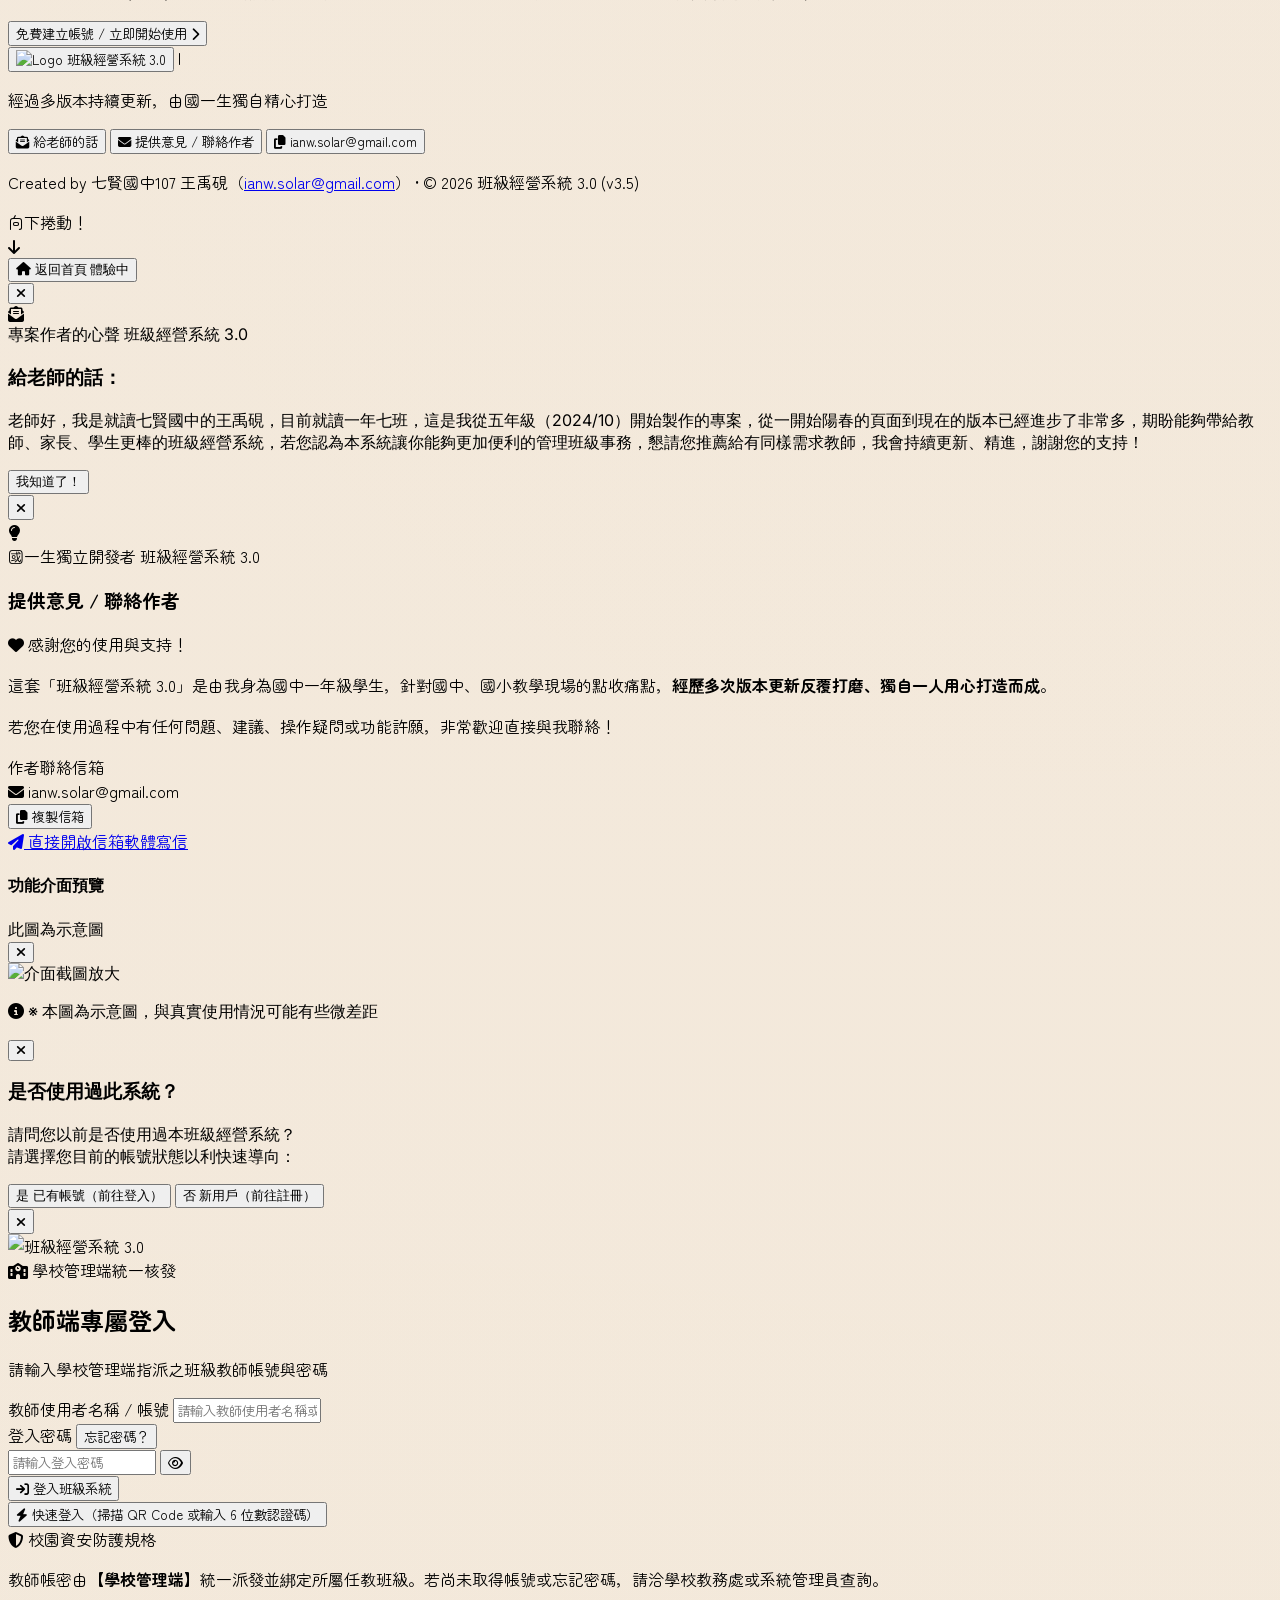
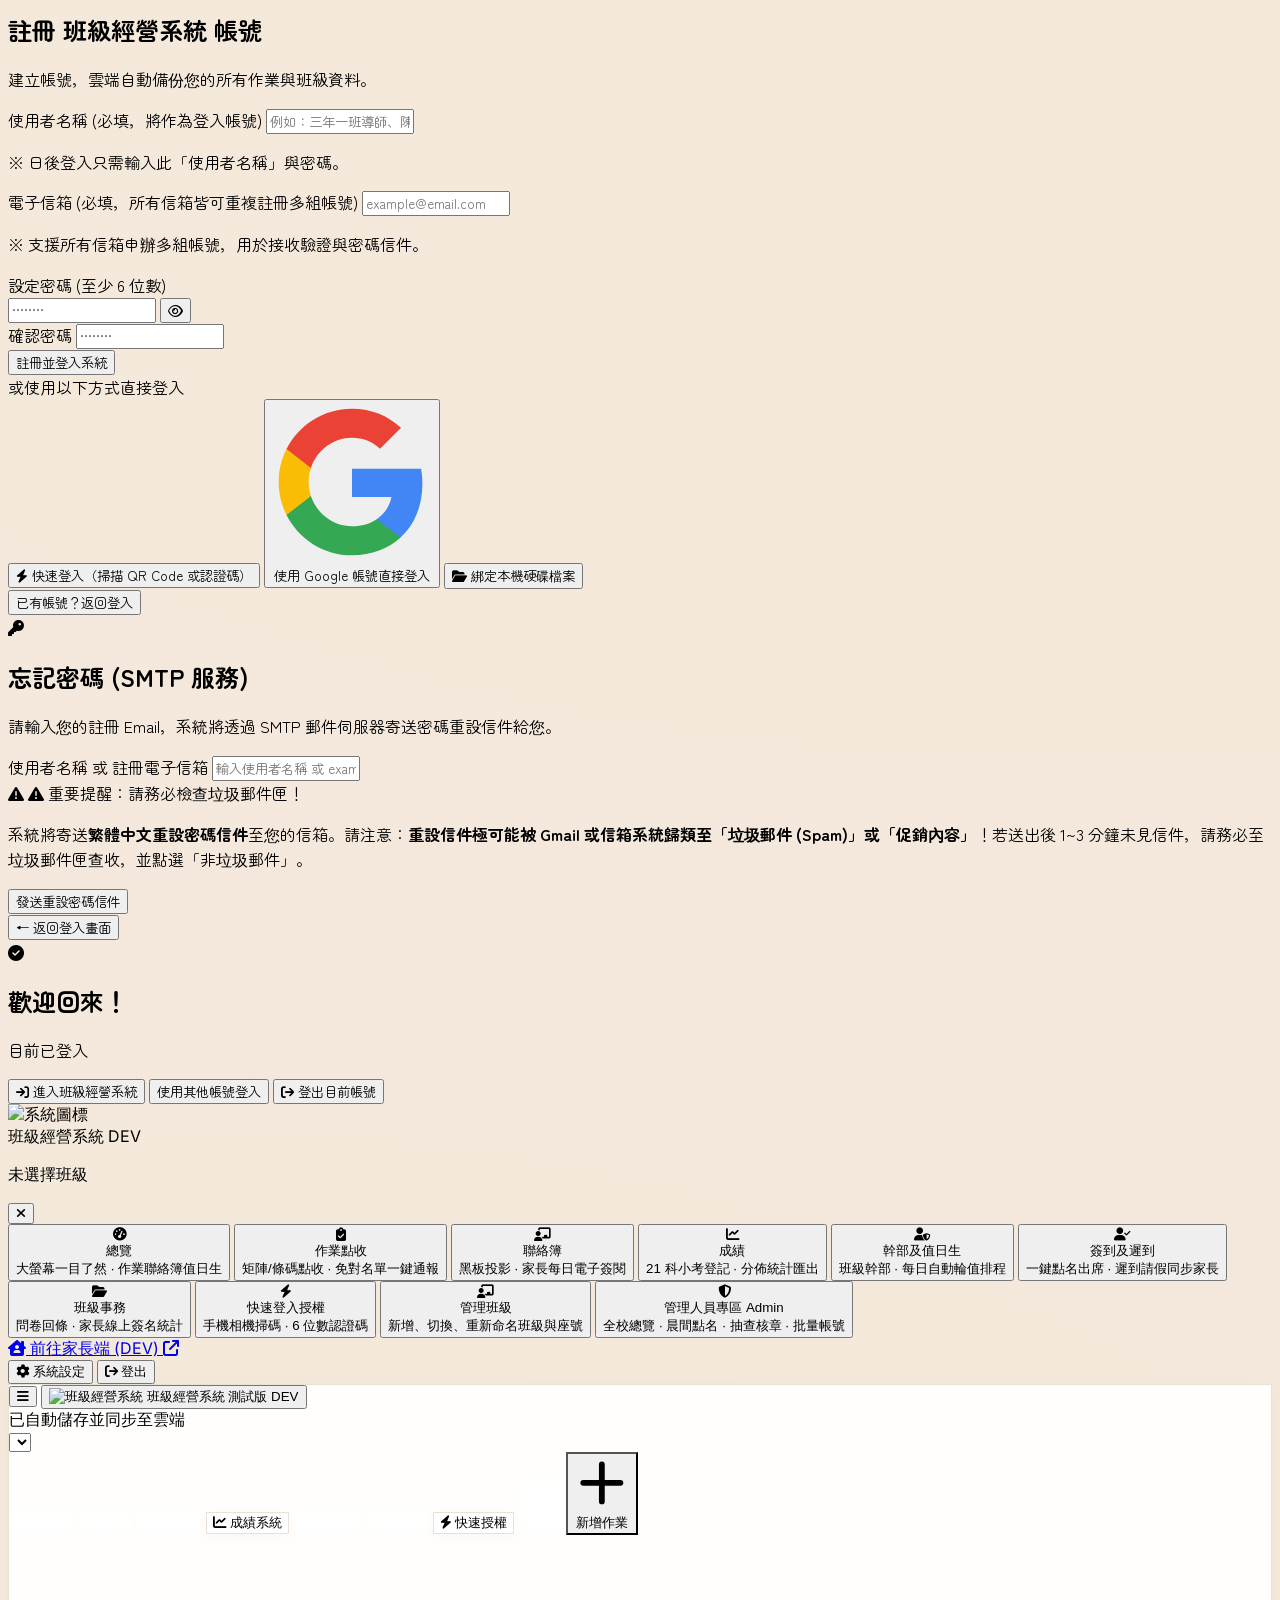
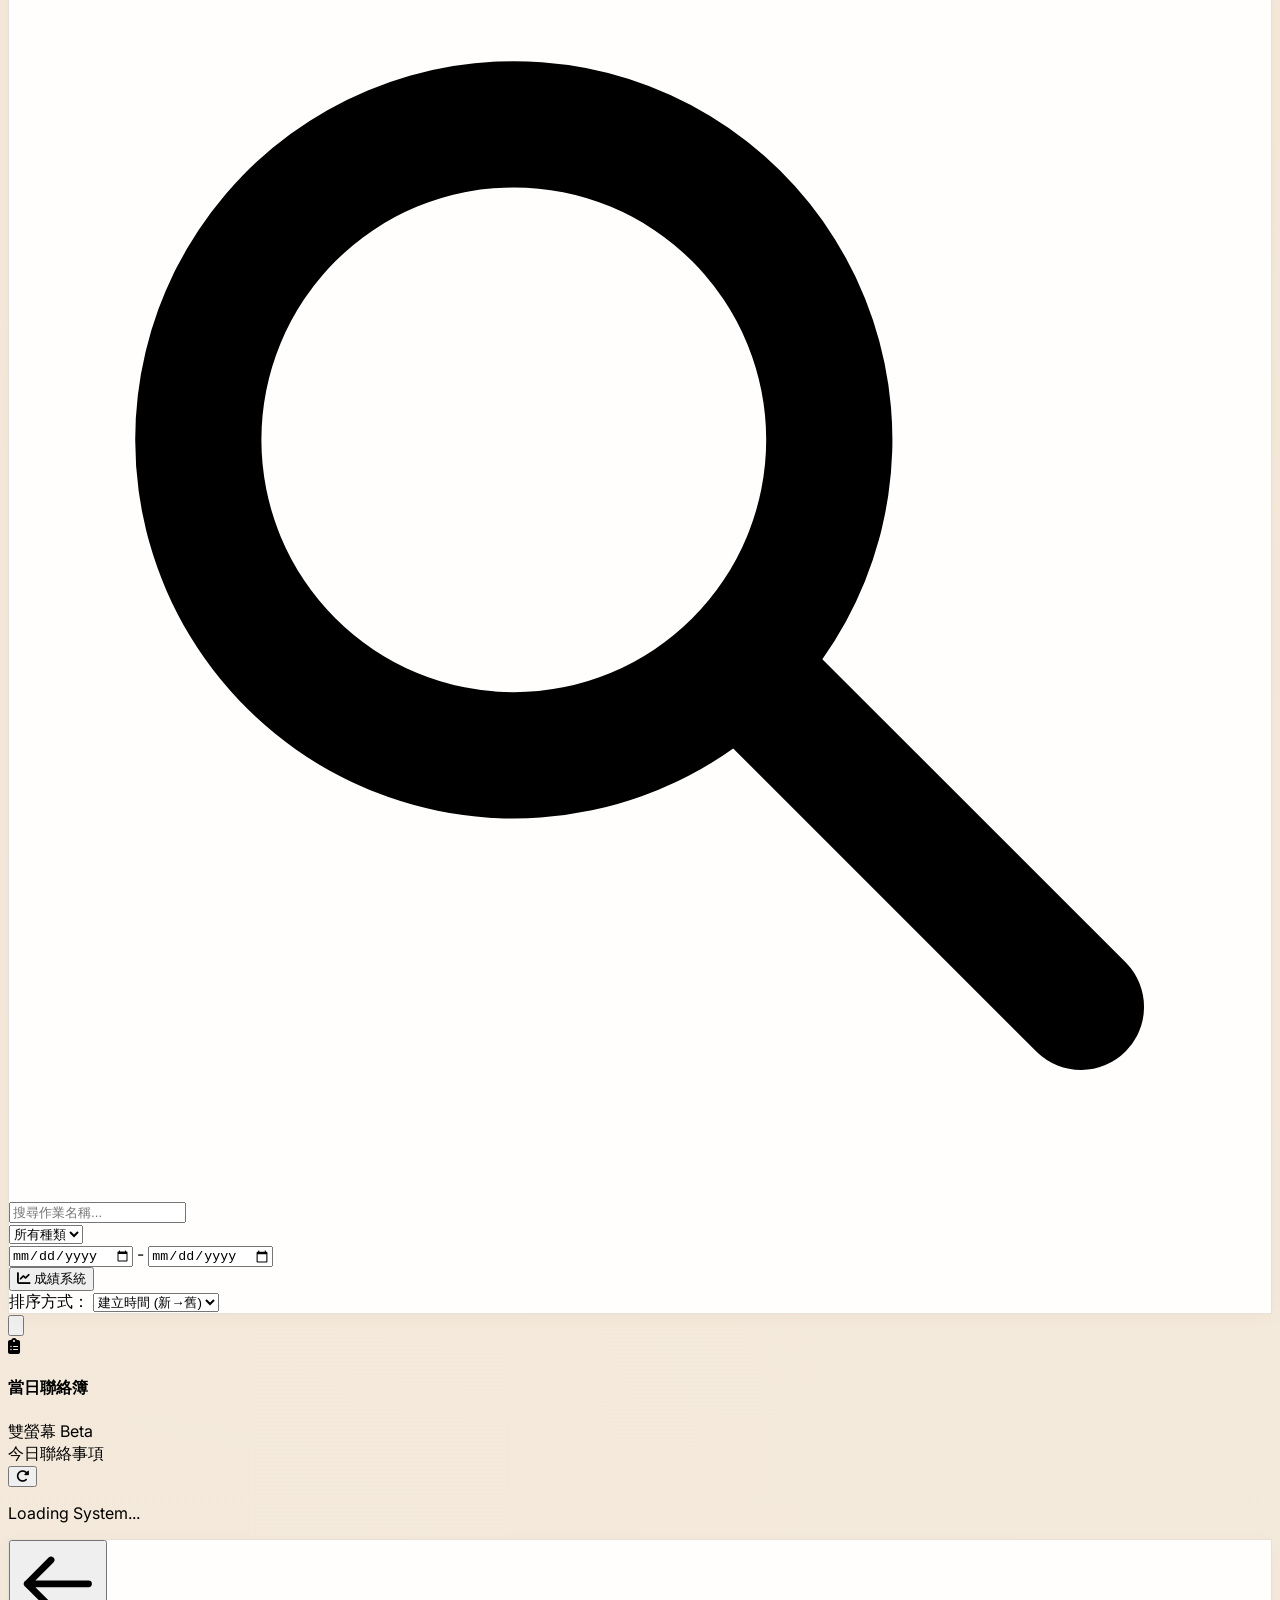
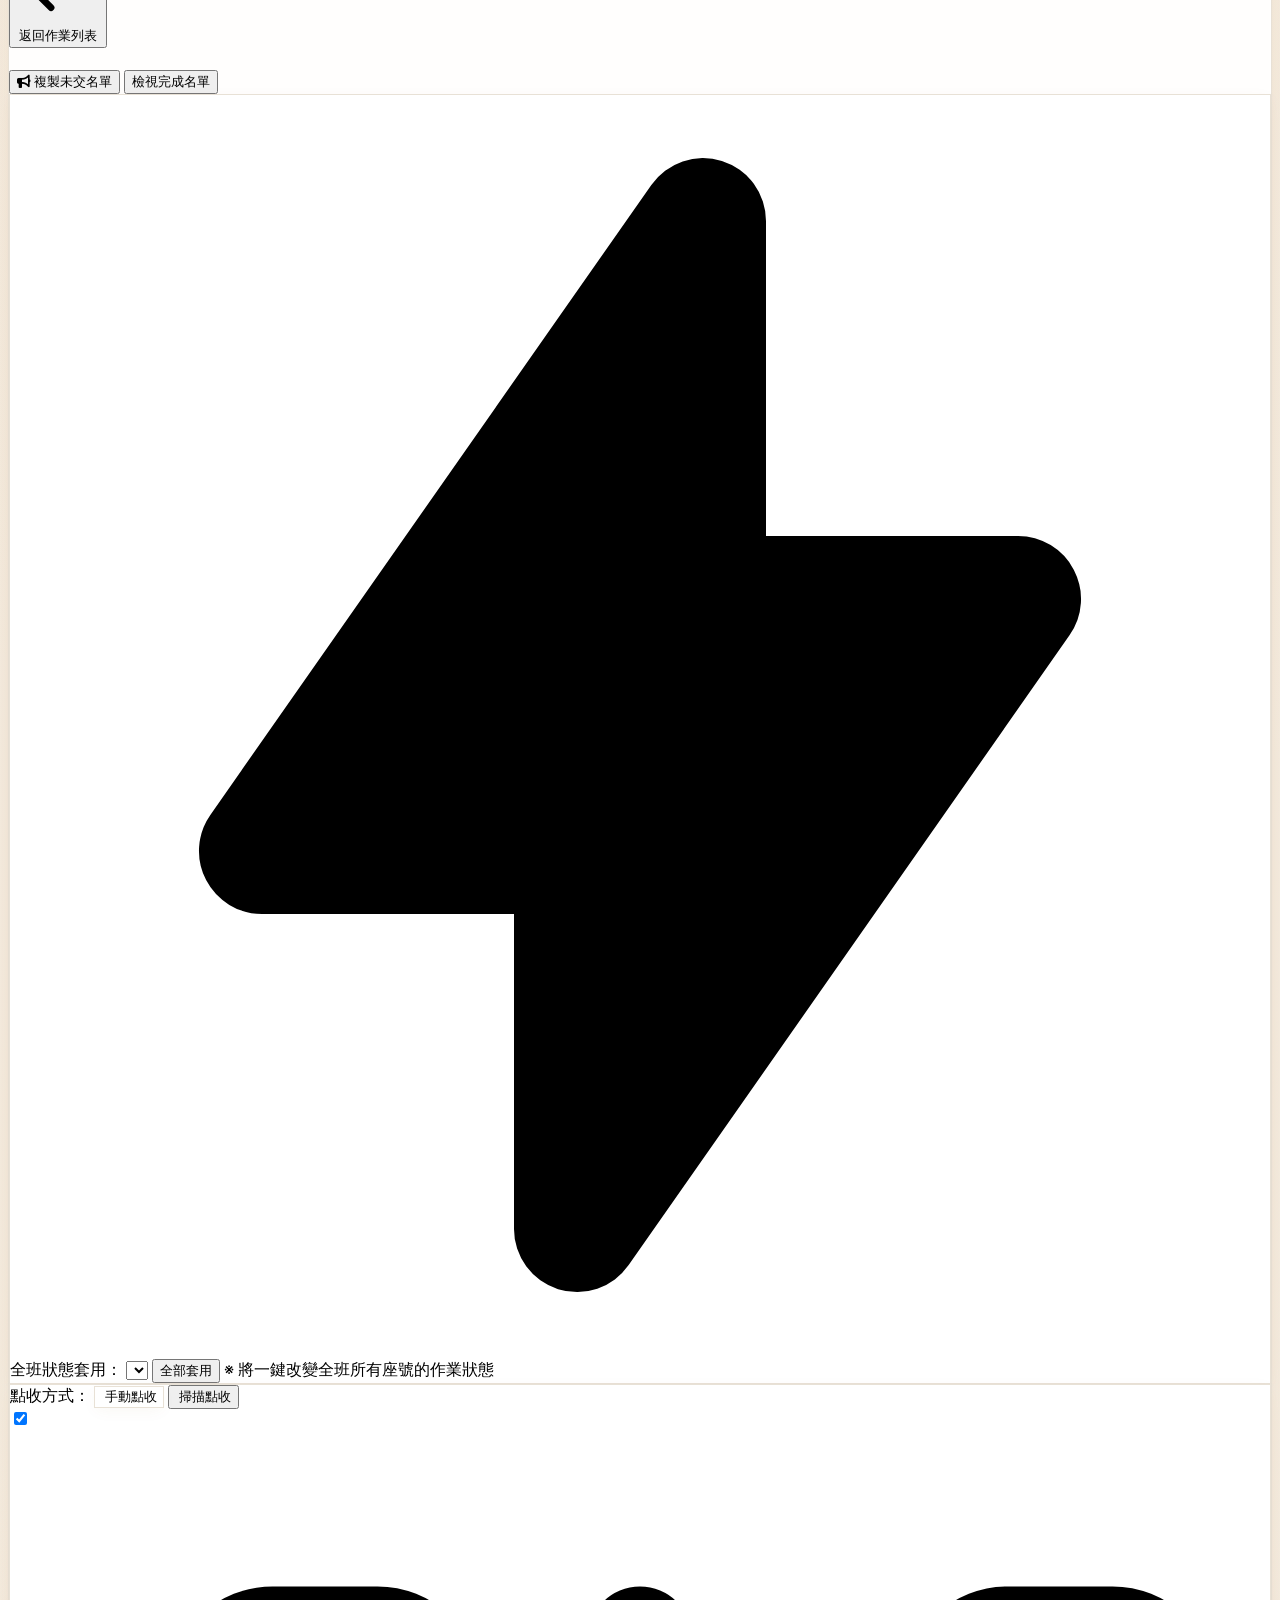
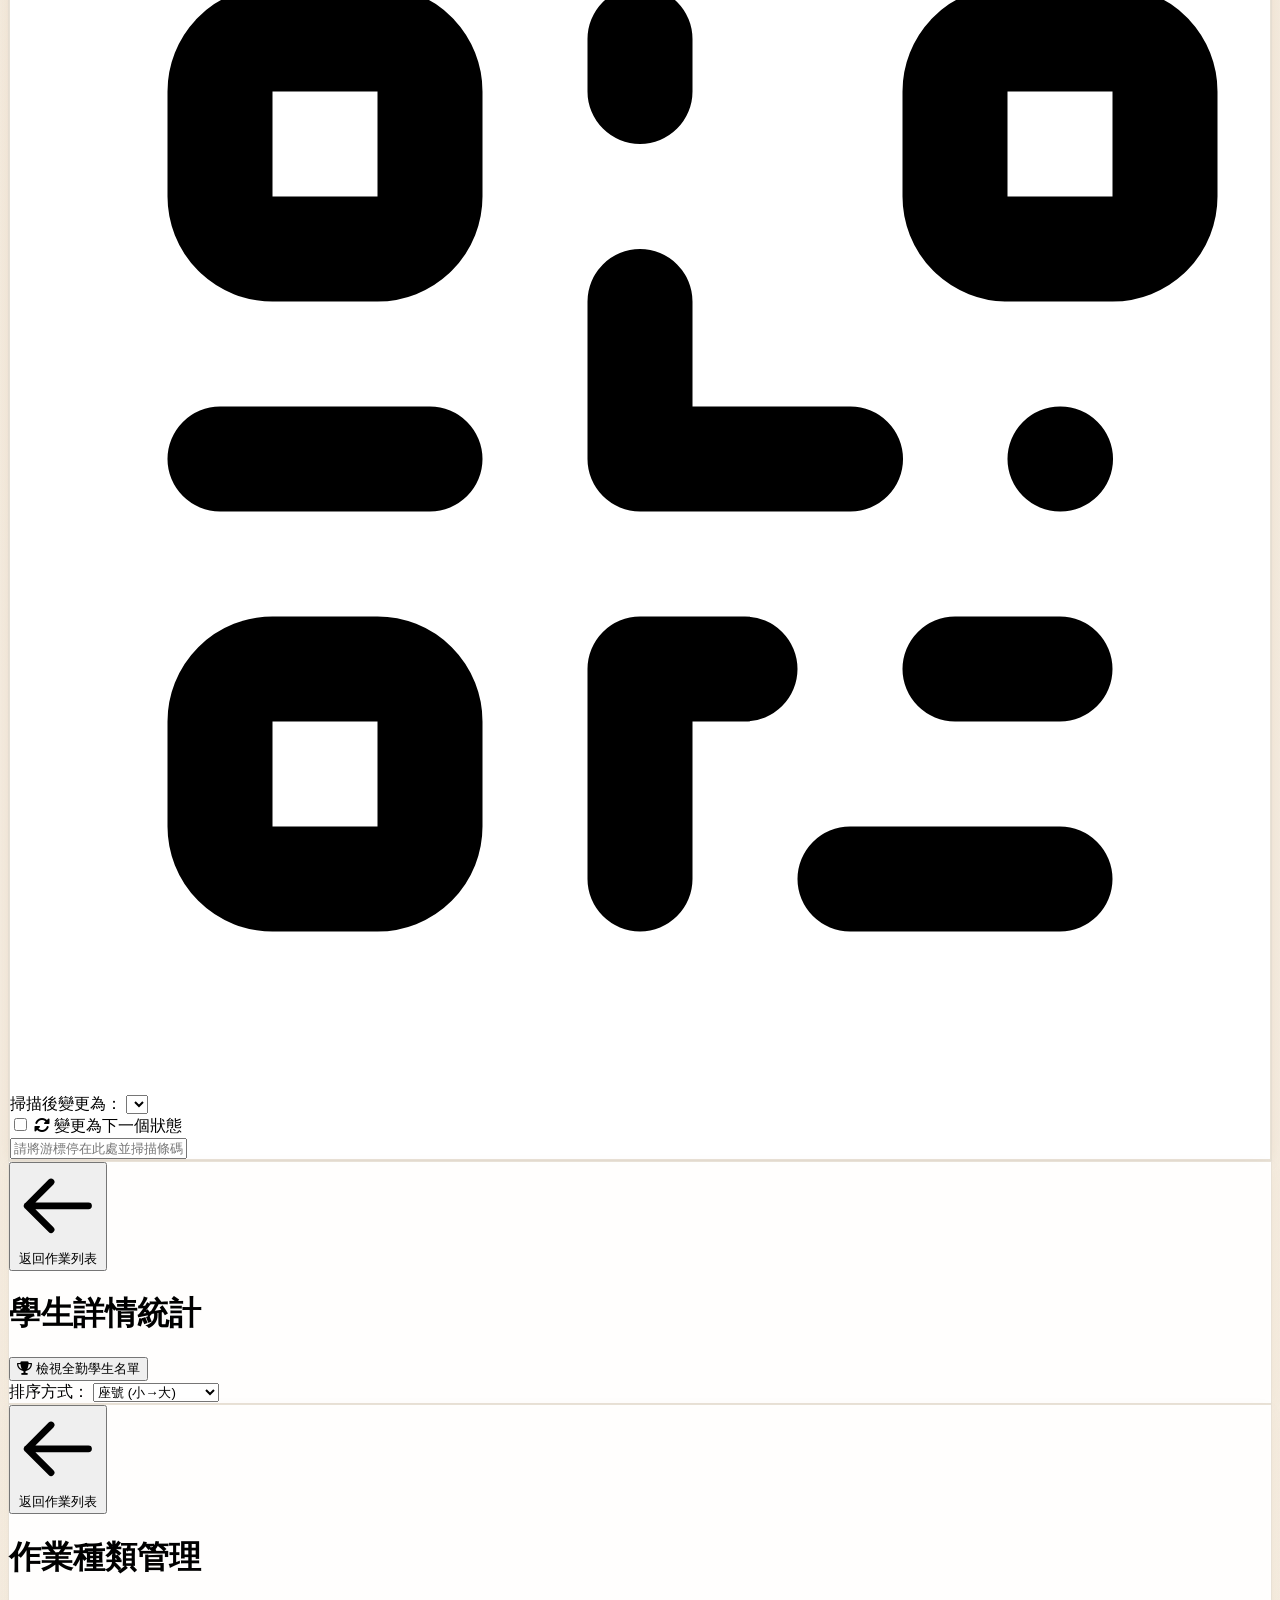
==== commit d956b2c9: "fix(quick-auth): fix black camera screen reference error and implement dynamic OTP button state (v4." ====
--- a/index.html
+++ b/index.html
@@ -492,20 +492,20 @@
                         <div class="p-4 bg-emerald-50/50 rounded-2xl border border-emerald-100/80 space-y-2 text-xs sm:text-sm text-stone-700 font-medium">
                             <div class="font-bold text-emerald-950 flex items-center gap-1.5">
                                 <i class="fa-solid fa-bullhorn text-emerald-600"></i>
-                                <span>v4.5.4 核心更新亮點：</span>
+                                <span>v4.5.5 核心更新亮點：</span>
                             </div>
                             <ul class="space-y-1.5 text-xs text-stone-600 pl-2">
-                                <li class="flex items-start gap-1.5"><i class="fa-solid fa-rotate text-indigo-600 mt-0.5"></i> <span><b>學校與教師端 PIN 碼全雙向即時同步</b>：解決多端認證碼不一致，老師修改學校端即刻同步，學校端調整教師端秒級響應。</span></li>
-                                <li class="flex items-start gap-1.5"><i class="fa-solid fa-cloud-arrow-down text-teal-600 mt-0.5"></i> <span><b>全校班級與 PIN 碼雲端中樞直連</b>：跨裝置登入自動向 Firestore 拉取最新全校班級清冊與專屬 PIN 碼，不遺漏任何班級。</span></li>
-                                <li class="flex items-start gap-1.5"><i class="fa-solid fa-bars text-slate-600 mt-0.5"></i> <span><b>選單列精簡管理班級入口</b>：僅保留最下方專屬導覽入口，消弭重複操作。</span></li>
-                                <li class="flex items-start gap-1.5"><i class="fa-solid fa-house-chimney-user text-emerald-600 mt-0.5"></i> <span><b>家長端全面免密碼直達</b>：徹底移除家長登入密碼，改為專屬直達連結與座號個人 PIN 碼簽章/查分。</span></li>
+                                <li class="flex items-start gap-1.5"><i class="fa-solid fa-camera text-indigo-600 mt-0.5"></i> <span><b>快速授權相機畫面全黑修復</b>：清除全螢幕未定義函式調用錯誤，加入多層鏡頭自動適配（後置/前置/可用鏡頭降級容錯）與重啟相機提示。</span></li>
+                                <li class="flex items-start gap-1.5"><i class="fa-solid fa-key text-amber-600 mt-0.5"></i> <span><b>一次性認證碼按鈕動態切換</b>：進入頁面預設呈現「產生代碼」按鈕與待命狀態，點擊後生成安全碼並動態切換為「重新產生新代碼」。</span></li>
+                                <li class="flex items-start gap-1.5"><i class="fa-solid fa-rotate text-emerald-600 mt-0.5"></i> <span><b>學校與教師端 PIN 碼全雙向即時同步</b>：解決多端認證碼不一致，老師修改學校端即刻同步，學校端調整教師端秒級響應。</span></li>
+                                <li class="flex items-start gap-1.5"><i class="fa-solid fa-house-chimney-user text-teal-600 mt-0.5"></i> <span><b>家長端全面免密碼直達</b>：徹底移除家長登入密碼，改為專屬直達連結與座號個人 PIN 碼簽章/查分。</span></li>
                             </ul>
                         </div>
 
                         <div class="flex items-center justify-between pt-1">
                             <button type="button" id="portal-card-changelog-btn" class="w-full py-2.5 px-4 bg-emerald-100/80 hover:bg-emerald-200/80 text-emerald-950 font-bold text-xs sm:text-sm rounded-xl transition-colors flex items-center justify-center gap-2 cursor-pointer">
                                 <i class="fa-solid fa-clock-rotate-left text-emerald-700"></i>
-                                <span>查看完整版本演進日誌 (v3.0 ~ v4.5.4)</span>
+                                <span>查看完整版本演進日誌 (v3.0 ~ v4.5.5)</span>
                             </button>
                         </div>
                     </div>
@@ -3479,15 +3479,15 @@
                 </div>
 
                 <div class="flex items-center justify-center gap-3">
-                    <button type="button" id="otp-phone-refresh-btn" class="py-3 px-6 rounded-2xl bg-indigo-50 hover:bg-indigo-100 text-indigo-700 text-sm font-black transition-all flex items-center gap-2 cursor-pointer shadow-2xs active:scale-95 whitespace-nowrap">
-                        <i class="fa-solid fa-arrows-rotate"></i>
-                        <span>重新產生新代碼</span>
+                    <button type="button" id="otp-phone-refresh-btn" class="py-3 px-6 rounded-2xl bg-indigo-600 hover:bg-indigo-700 text-white text-sm font-black transition-all flex items-center gap-2 cursor-pointer shadow-sm shadow-indigo-500/20 active:scale-95 whitespace-nowrap">
+                        <i class="fa-solid fa-key"></i>
+                        <span>產生代碼</span>
                     </button>
                 </div>
 
-                <div id="otp-phone-status-notice" class="p-3.5 rounded-2xl bg-emerald-50 border border-emerald-200 text-xs sm:text-sm font-bold text-emerald-800 flex items-center justify-center gap-2">
-                    <span class="w-2.5 h-2.5 rounded-full bg-emerald-500 animate-ping"></span>
-                    <span class="whitespace-nowrap">等待公用電腦輸入登入中...</span>
+                <div id="otp-phone-status-notice" class="p-3.5 rounded-2xl bg-slate-50 border border-slate-200 text-xs sm:text-sm font-bold text-slate-600 flex items-center justify-center gap-2">
+                    <i class="fa-solid fa-circle-info text-indigo-500"></i>
+                    <span class="whitespace-nowrap">點擊下方「產生代碼」即可建立 6 位數一次性登入碼</span>
                 </div>
 
                 <!-- 安全說明須知 -->
@@ -4186,11 +4186,36 @@
 
                 <!-- 版本歷程時間軸 -->
                 <div class="space-y-6">
-                    <!-- v4.5.4 學校端與教師端學生 PIN 碼雙向即時同步全面打通 -->
+                    <!-- v4.5.5 快速授權相機視窗修復與一次性認證碼按鈕動態切換 -->
                     <div class="p-5 rounded-2xl bg-gradient-to-br from-indigo-50/95 via-sky-50/70 to-emerald-50/50 border-2 border-indigo-600 shadow-lg relative">
                         <div class="flex flex-wrap items-center justify-between gap-2 mb-3">
                             <div class="flex items-center gap-2">
-                                <span class="px-3 py-1 rounded-full bg-indigo-600 text-white text-xs font-black uppercase tracking-wider shadow-xs animate-pulse">v4.5.4 學校端與教師端雙向 PIN 碼即時同步</span>
+                                <span class="px-3 py-1 rounded-full bg-indigo-600 text-white text-xs font-black uppercase tracking-wider shadow-xs animate-pulse">v4.5.5 快速授權相機畫面全黑修復與認證碼按鈕優化</span>
+                                <span class="text-xs font-bold text-indigo-950">排除未定義函式調用、相機多層鏡頭自動適配與容錯、重啟提示、認證碼按鈕動態切換（產生代碼 ➔ 重新產生新代碼）</span>
+                            </div>
+                            <span class="text-xs font-mono font-bold text-slate-400">2026-10-14</span>
+                        </div>
+                        <ul class="space-y-2 text-xs sm:text-sm text-slate-700 font-medium">
+                            <li class="flex items-start gap-2">
+                                <i class="fa-solid fa-check text-indigo-600 shrink-0 mt-0.5"></i>
+                                <span><b>修復掃描相機畫面全黑異常</b>：徹底清除全螢幕快速授權視圖中未定義函式調用（<code>startOtpPhoneMode</code> 參照錯誤），確保相機元件初始化流程順利執行；加入鏡頭降級容錯機制（依序嘗試後置鏡頭、前置視訊鏡頭與可用設備），全面相容電腦筆電與行動裝置。</span>
+                            </li>
+                            <li class="flex items-start gap-2">
+                                <i class="fa-solid fa-check text-indigo-600 shrink-0 mt-0.5"></i>
+                                <span><b>相機即時載入狀態與重試引導</b>：在相機鏡頭載入期間提供旋轉載入動畫，若權限未就緒或設備忙碌時自動展示友善診斷卡片與「重新開啟相機」按鈕，不再呈現無反饋黑屏。</span>
+                            </li>
+                            <li class="flex items-start gap-2">
+                                <i class="fa-solid fa-check text-indigo-600 shrink-0 mt-0.5"></i>
+                                <span><b>一次性認證碼（OTP）按鈕動態狀態切換</b>：進入授權頁面預設顯示「產生代碼」按鈕與待命指引，點擊後即時生成 6 位數安全碼並啟動倒數，按鈕自動變更為「重新產生新代碼」；離開頁面時自動釋放鏡頭資源並重置安全狀態。</span>
+                            </li>
+                        </ul>
+                    </div>
+
+                    <!-- v4.5.4 學校端與教師端學生 PIN 碼雙向即時同步全面打通 -->
+                    <div class="p-5 rounded-2xl bg-white border border-slate-200/90 shadow-sm relative">
+                        <div class="flex flex-wrap items-center justify-between gap-2 mb-3">
+                            <div class="flex items-center gap-2">
+                                <span class="px-3 py-1 rounded-full bg-slate-600 text-white text-xs font-black uppercase tracking-wider shadow-xs">v4.5.4 學校端與教師端雙向 PIN 碼即時同步</span>
                                 <span class="text-xs font-bold text-indigo-950">消弭雙端 PIN 碼不一致、老師修改學校端即刻同步、學校修改教師端秒級響應、全校班級 Firestore 雲端中樞直連</span>
                             </div>
                             <span class="text-xs font-mono font-bold text-slate-400">2026-10-13</span>
--- a/css/style.css
+++ b/css/style.css
@@ -284,9 +284,19 @@
 
     /* 7. QR 相機掃描視窗在手機螢幕完全置中且不變形 */
     #qr-scanner-viewport video {
+        width: 100% !important;
+        height: 100% !important;
         object-fit: cover !important;
-        border-radius: 1rem !important;
-    }
+        border-radius: 1.25rem !important;
+    }
+}
+
+/* QR 相機掃描視窗全域自適應樣式（桌機與手機） */
+#qr-scanner-viewport video {
+    width: 100% !important;
+    height: 100% !important;
+    object-fit: cover !important;
+    border-radius: 1.25rem !important;
 }
 
 /* 雙螢幕模式自適應排版：聯絡簿佔右側 1/3，左側作業卡片流暢對齊不擠壓 */
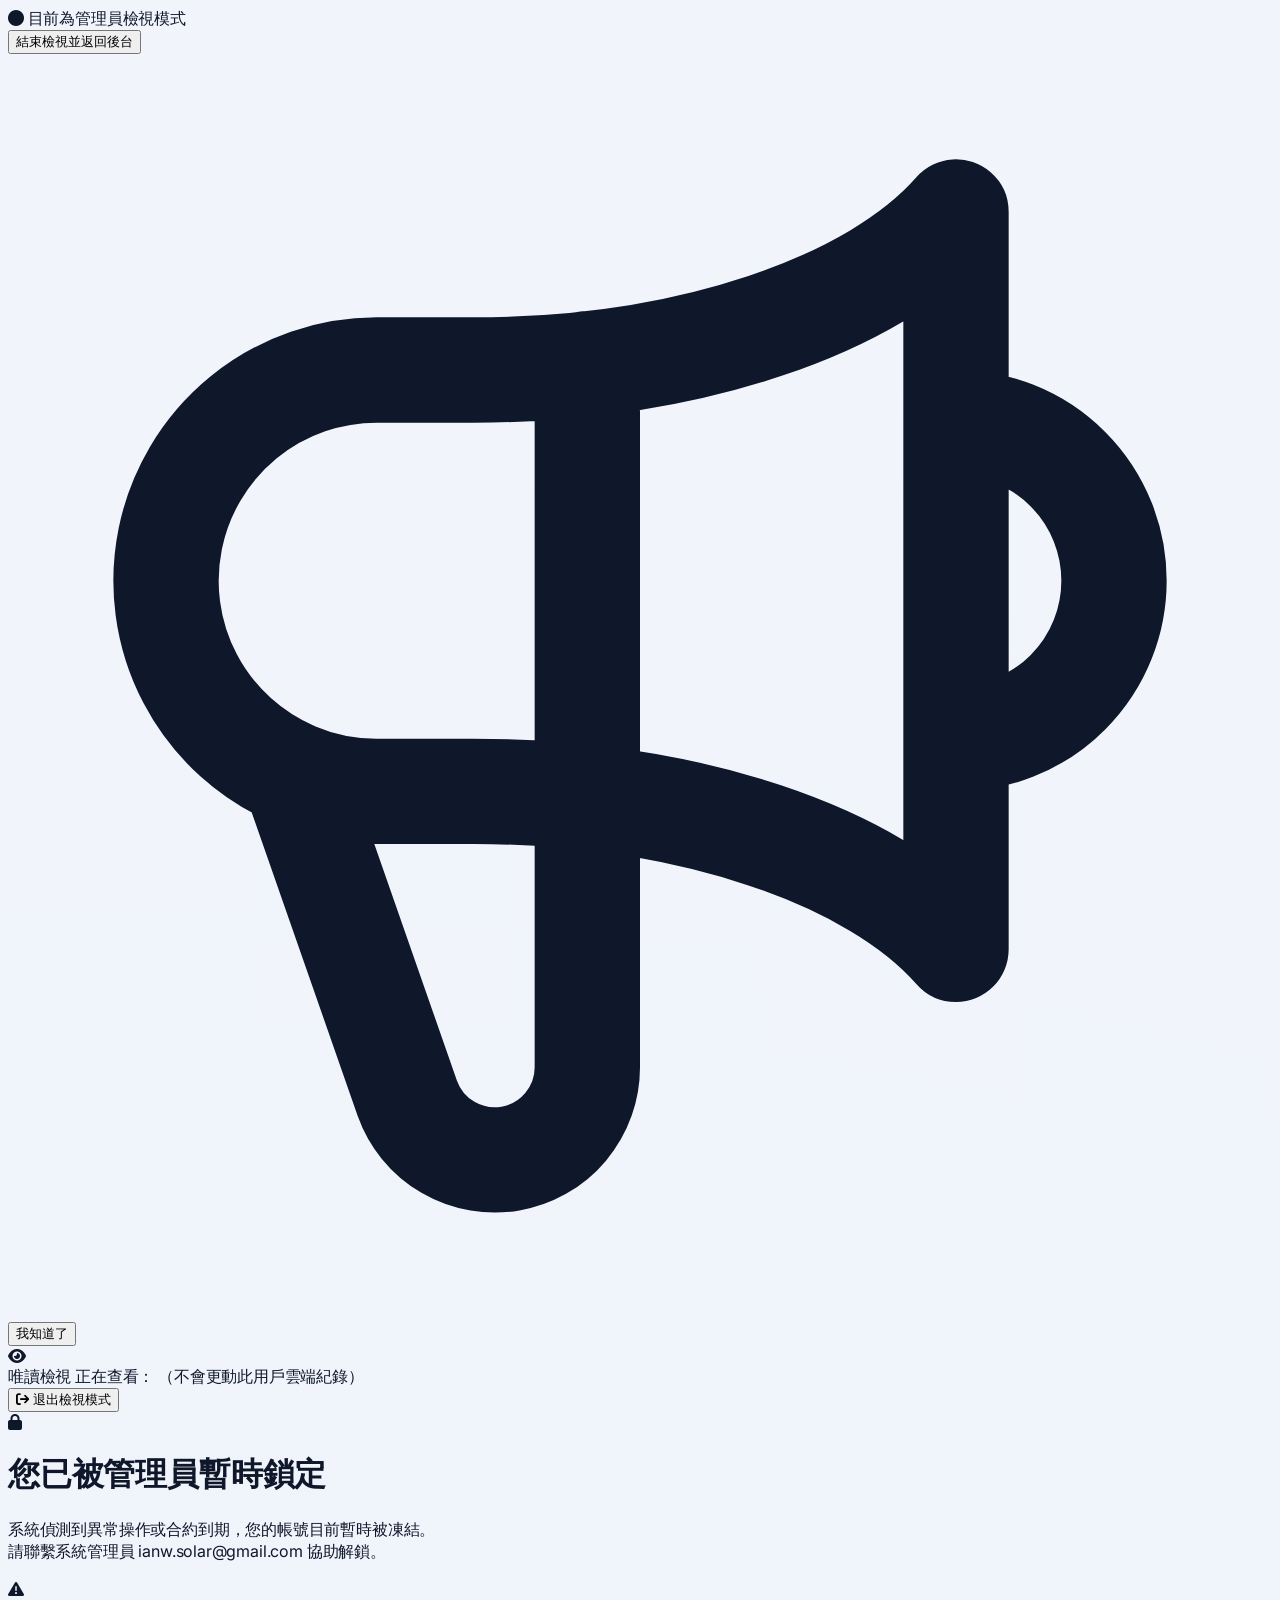
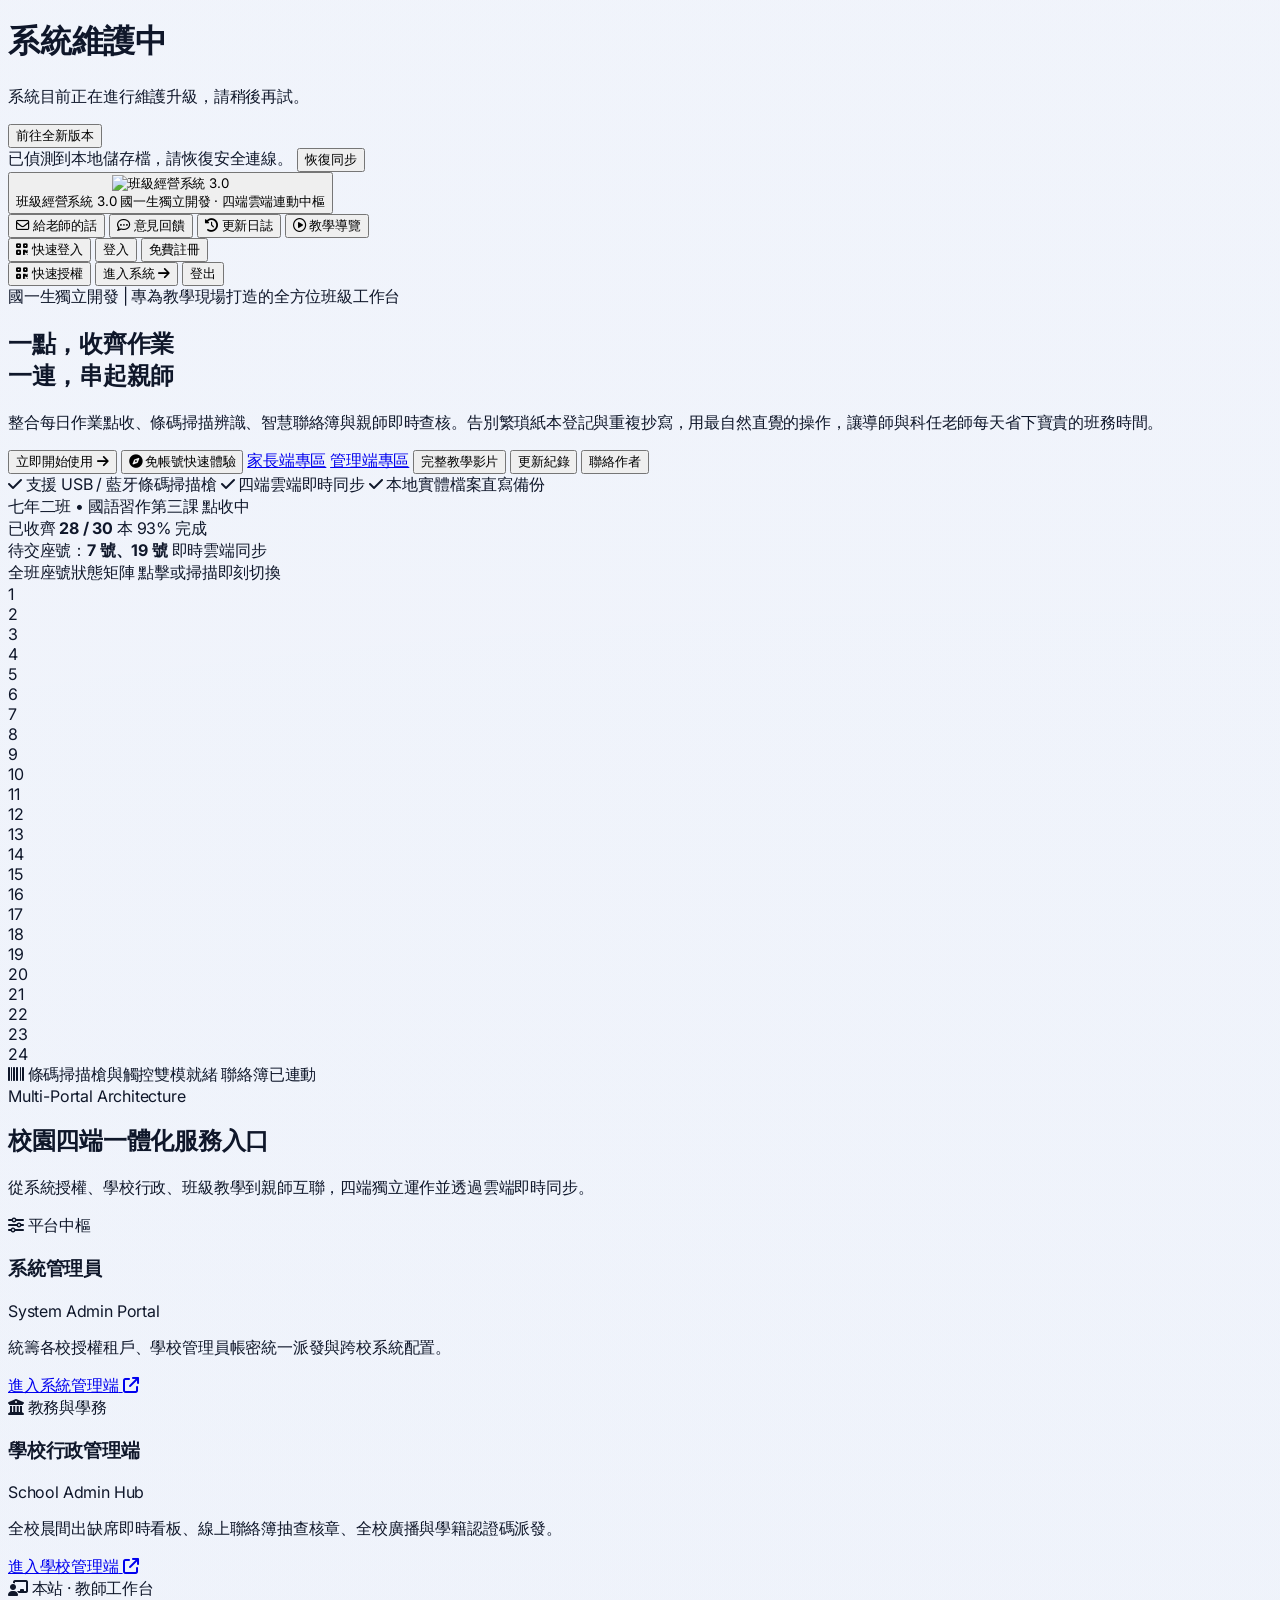
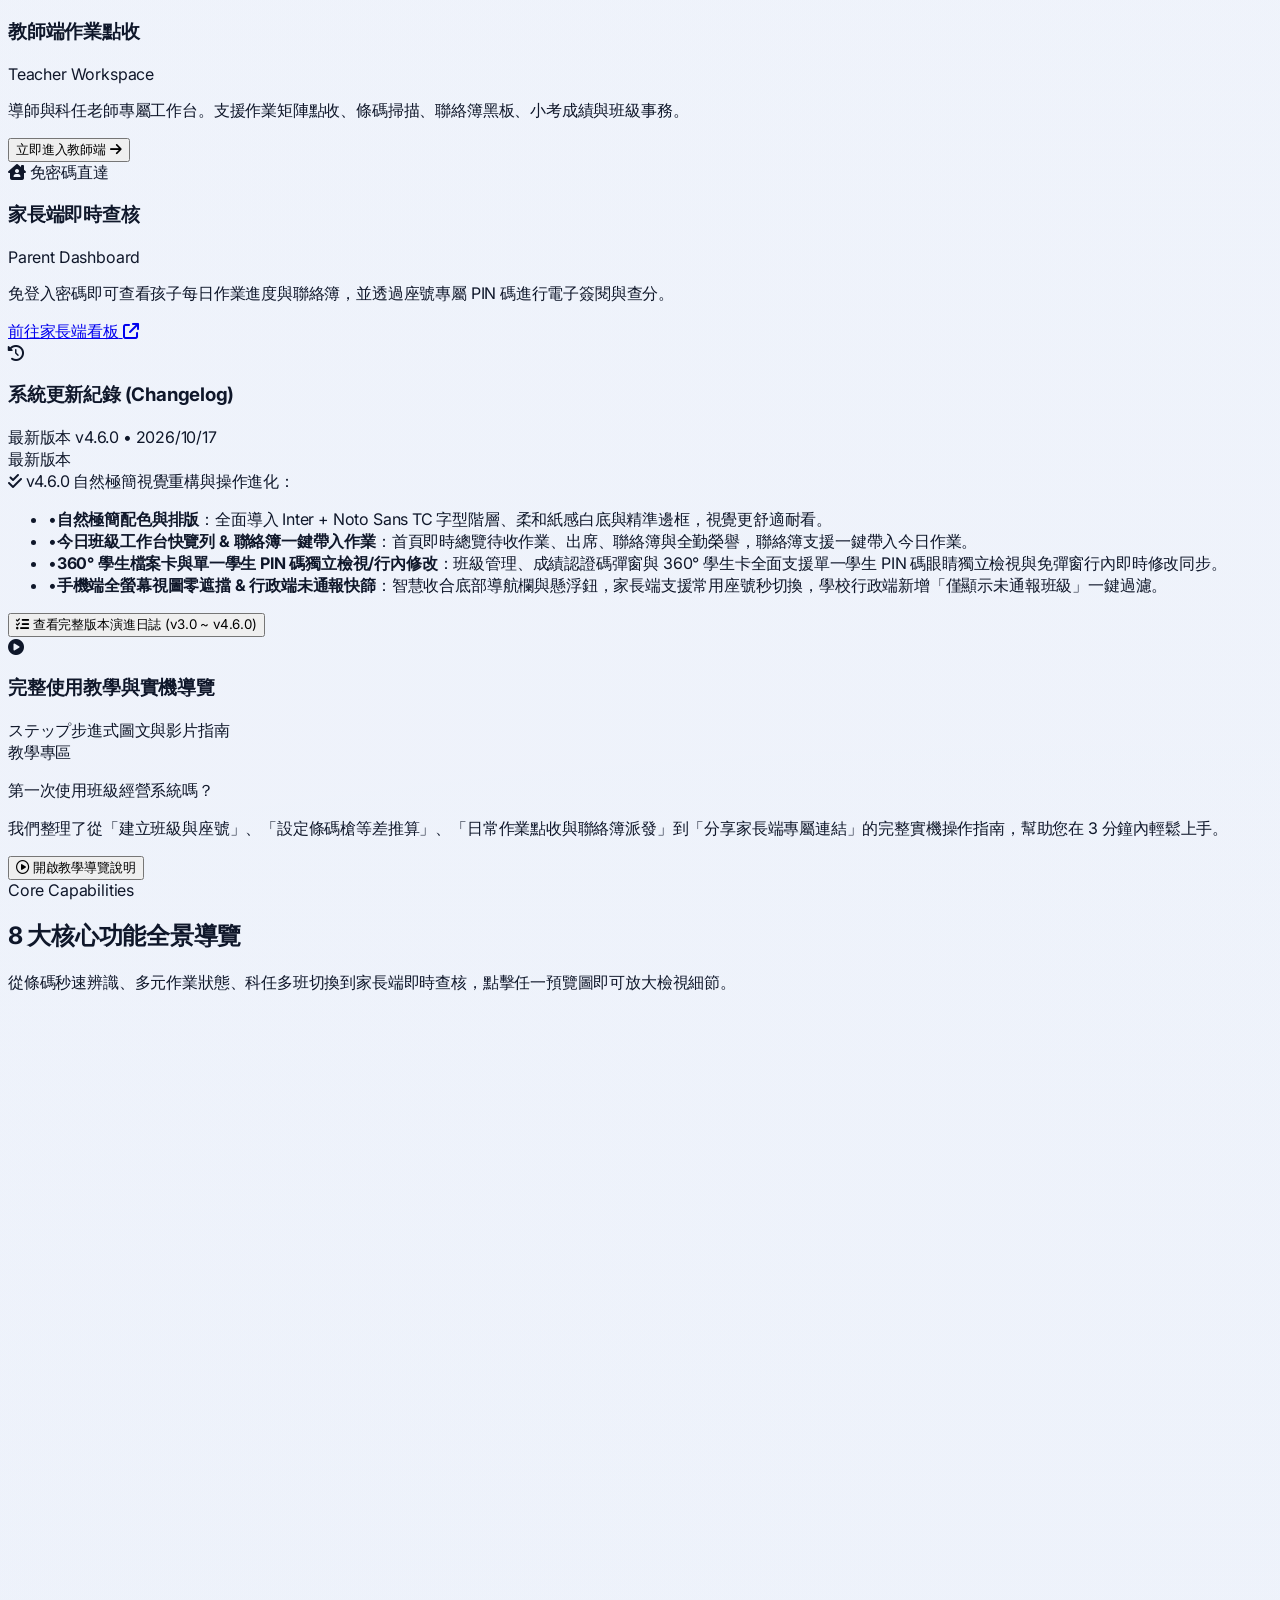
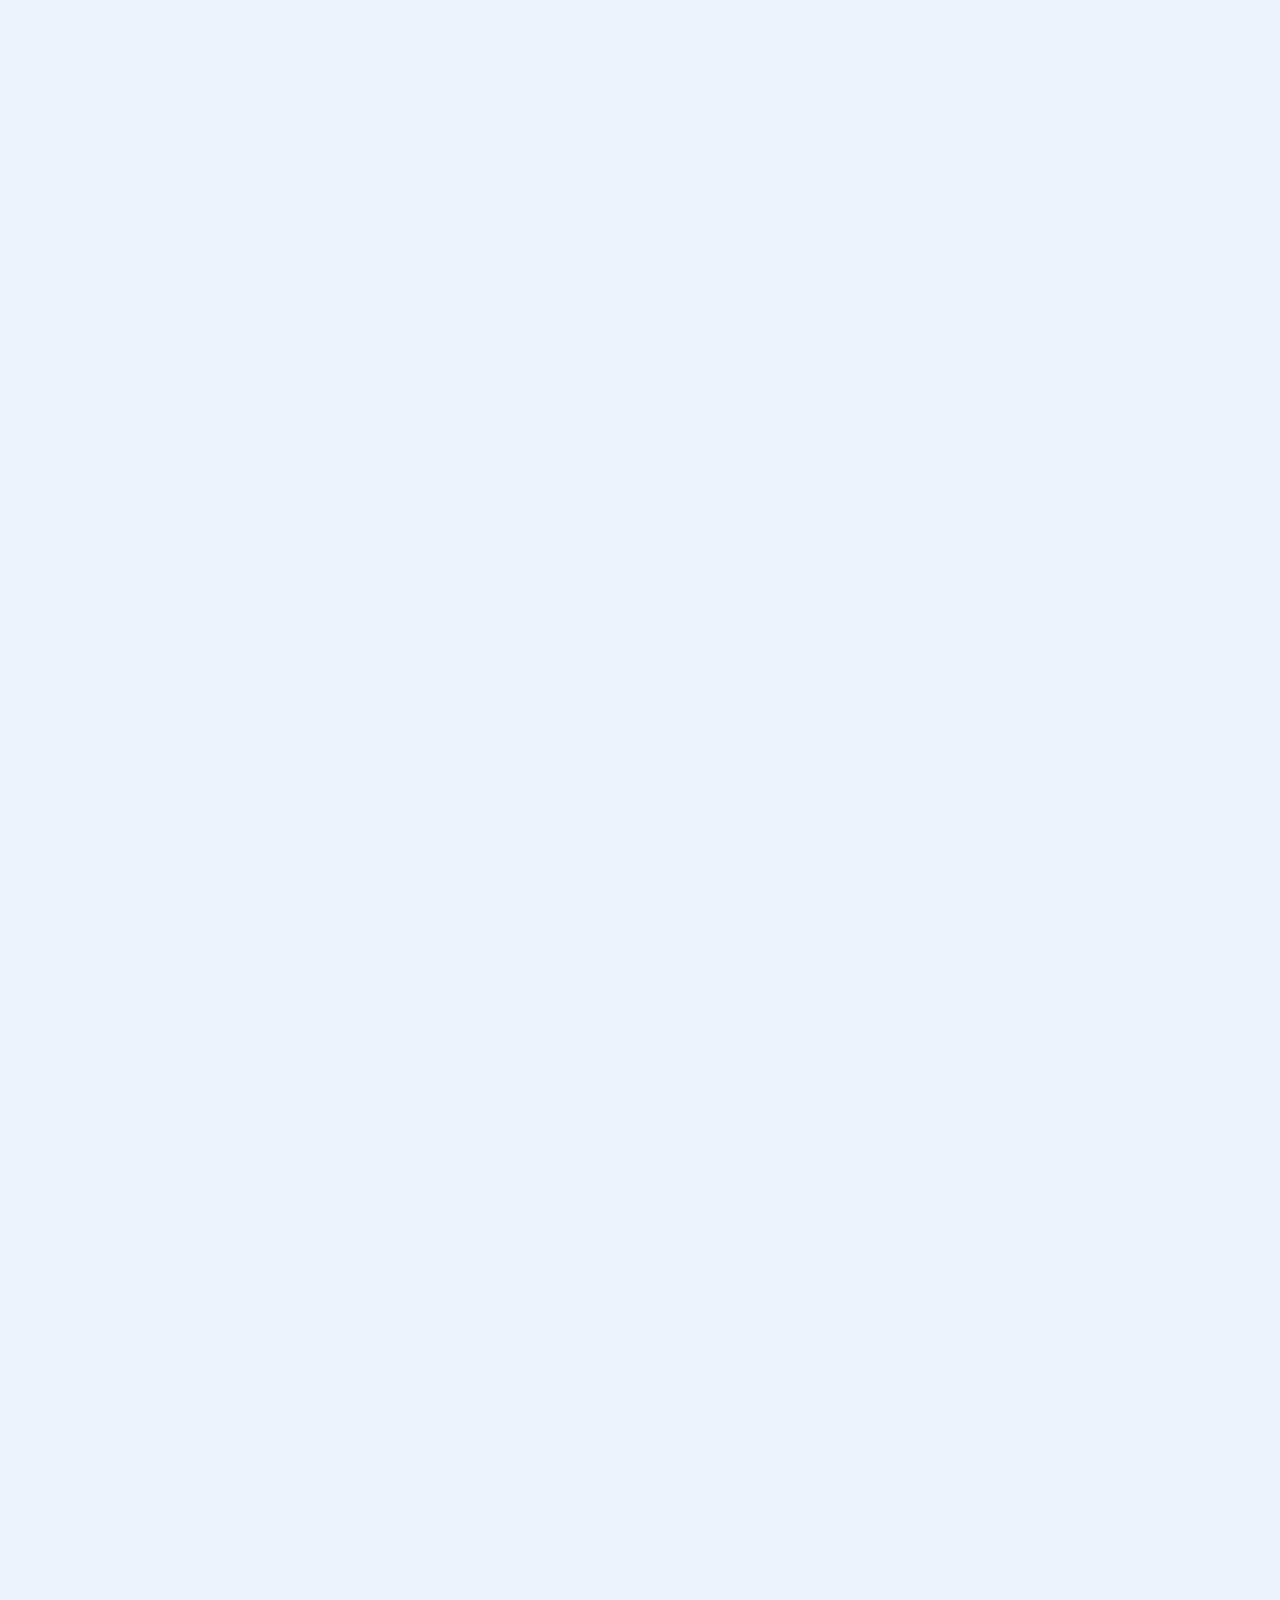
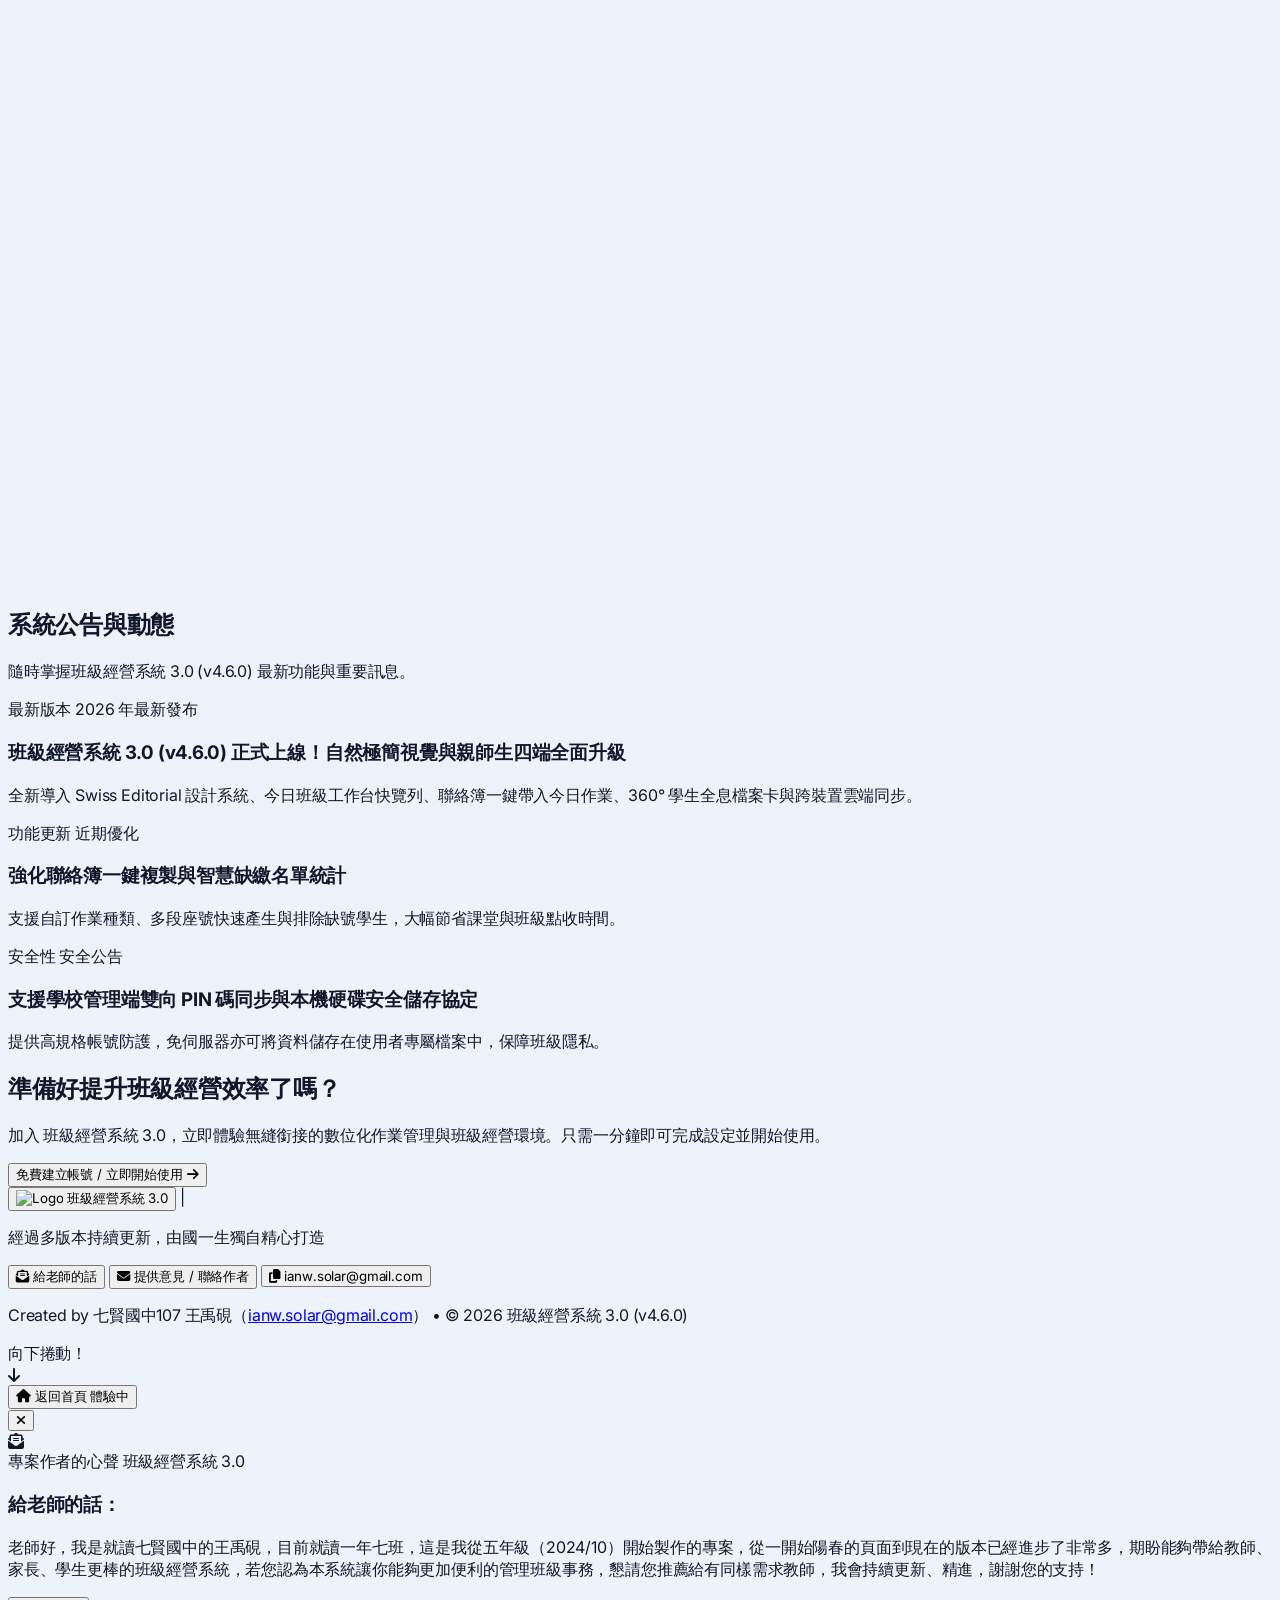
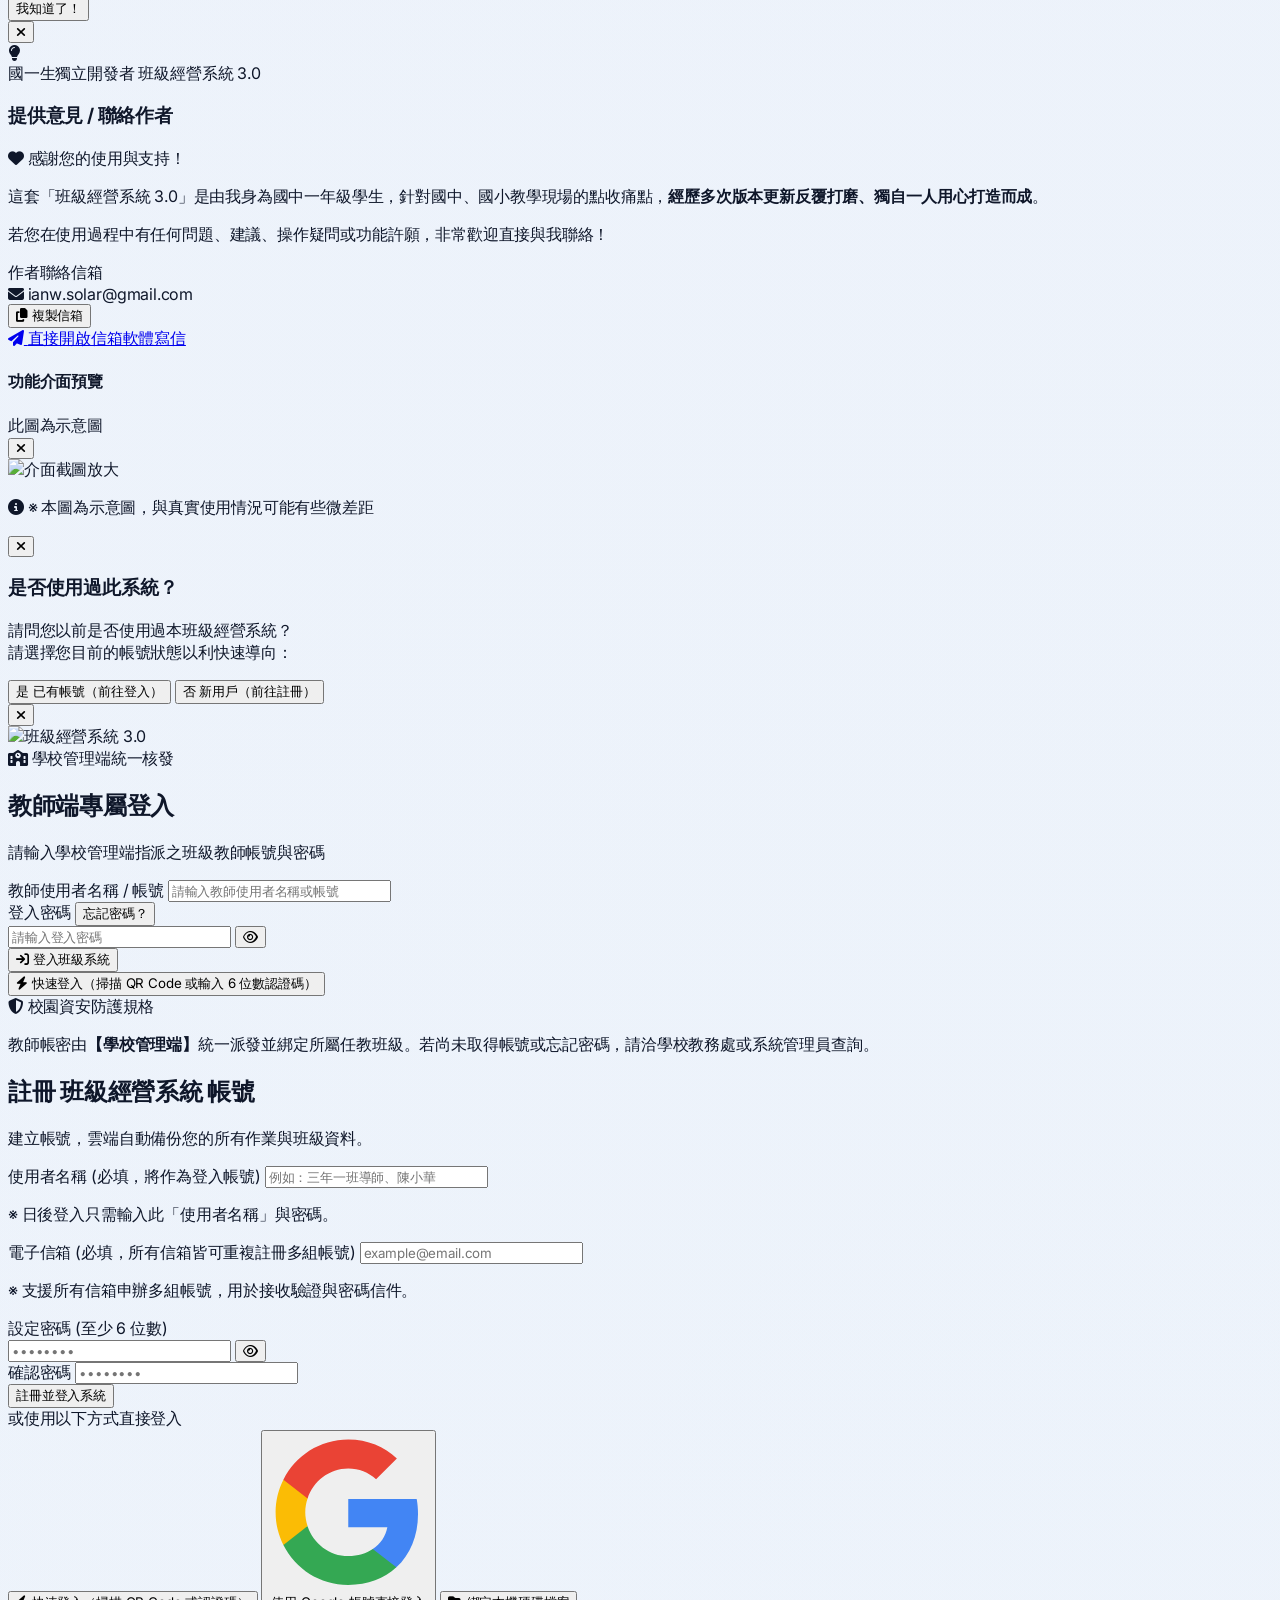
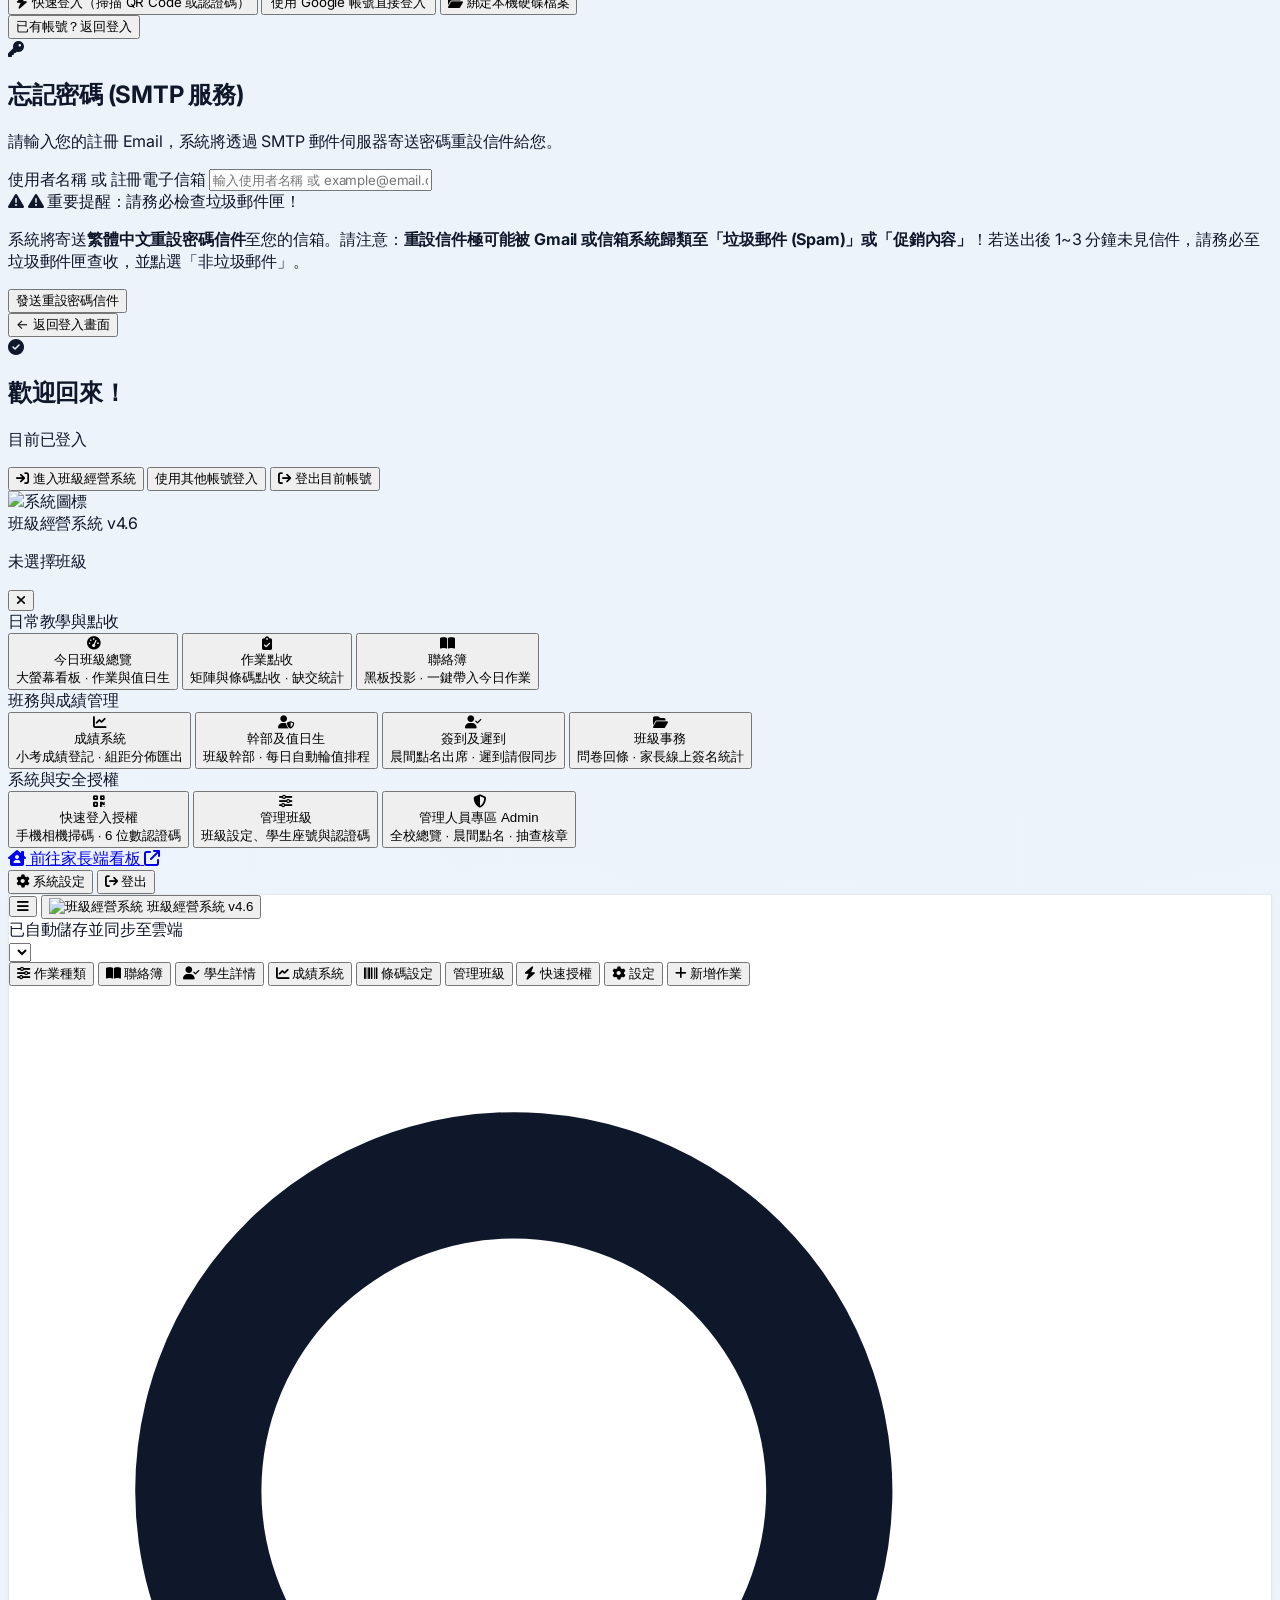
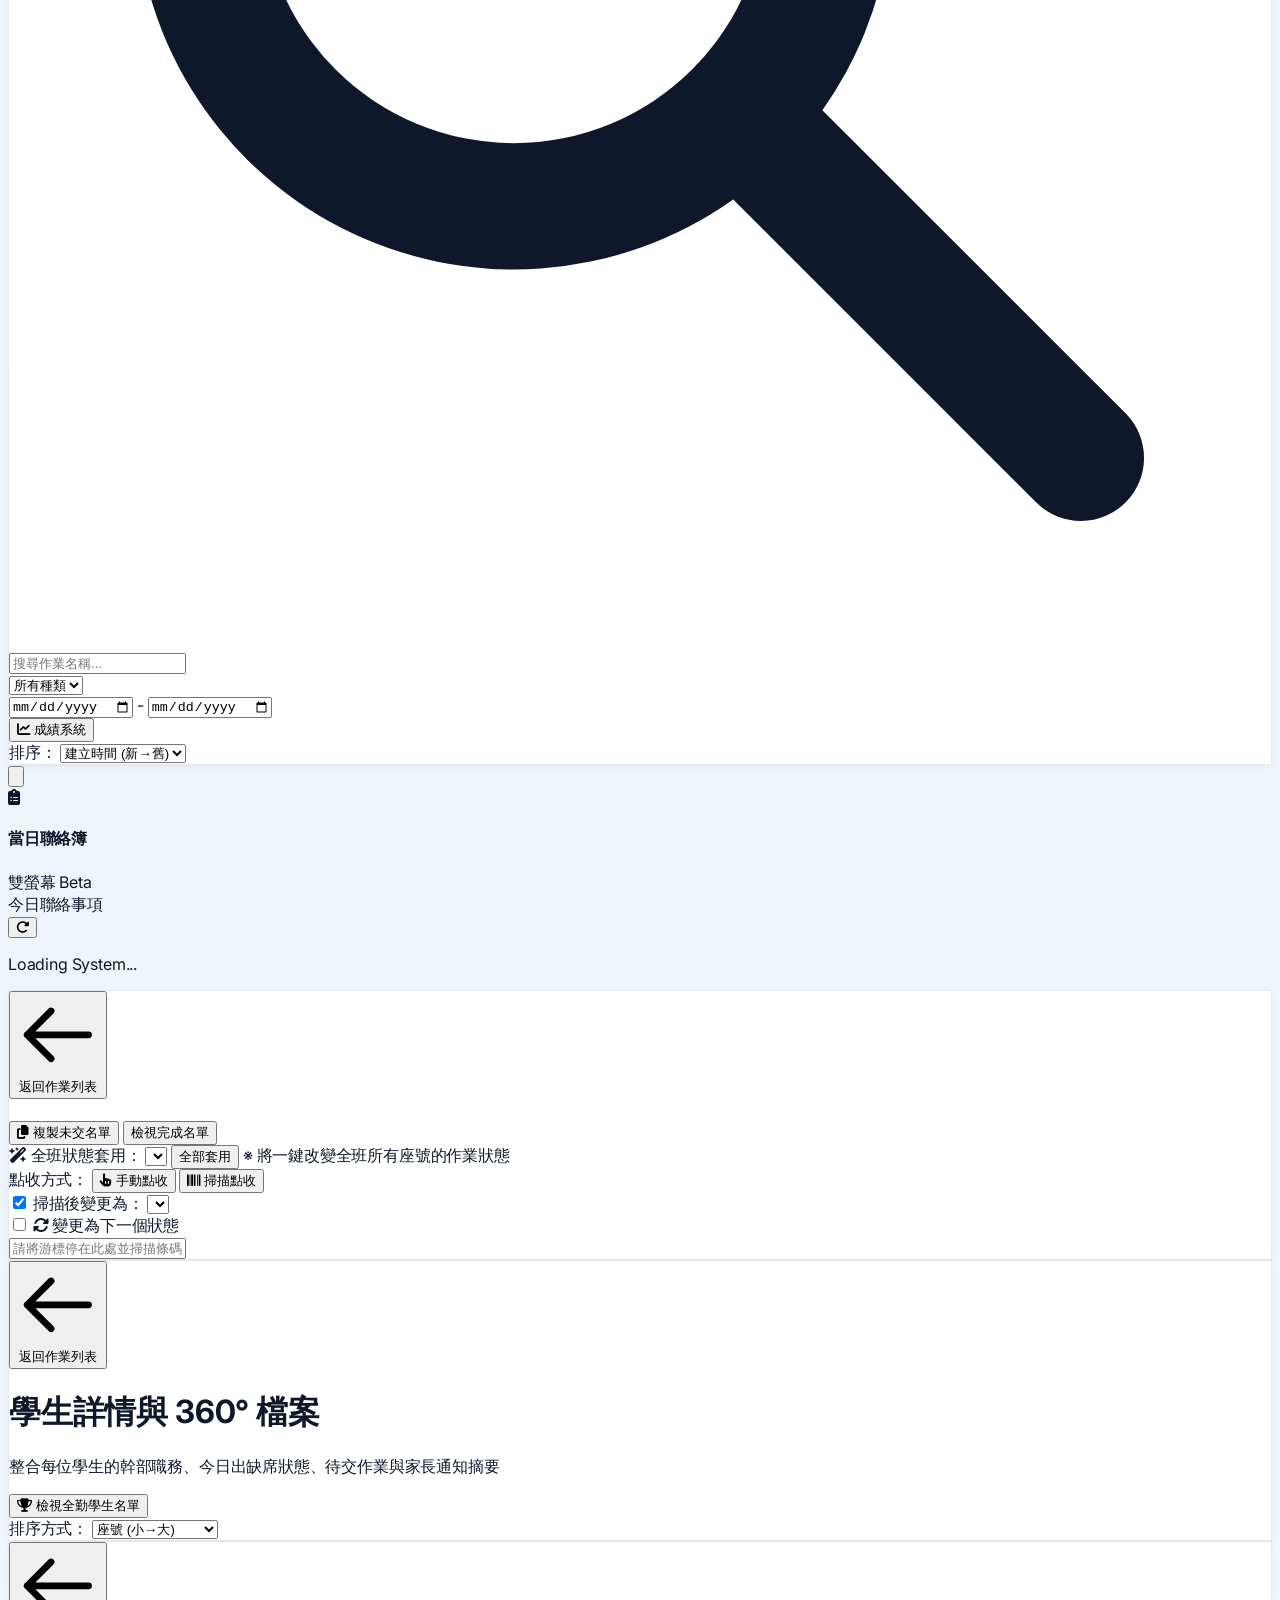
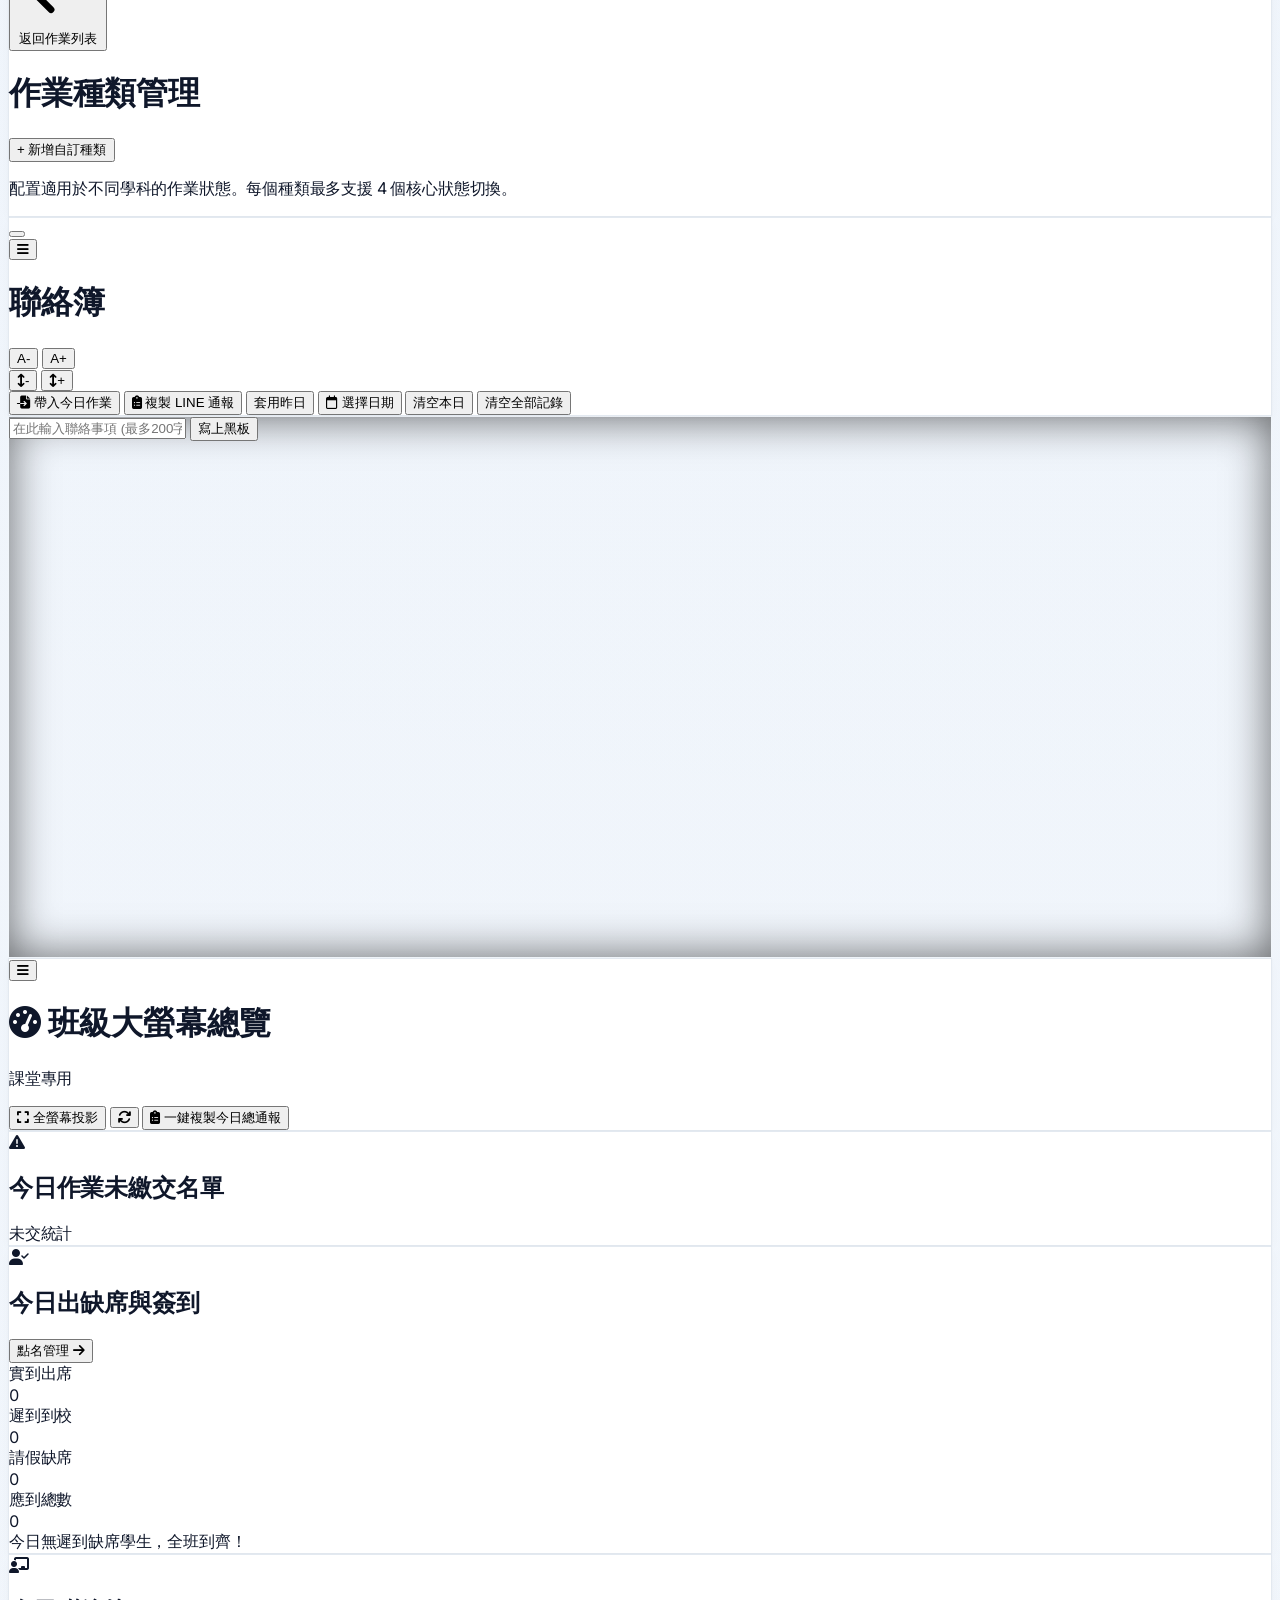
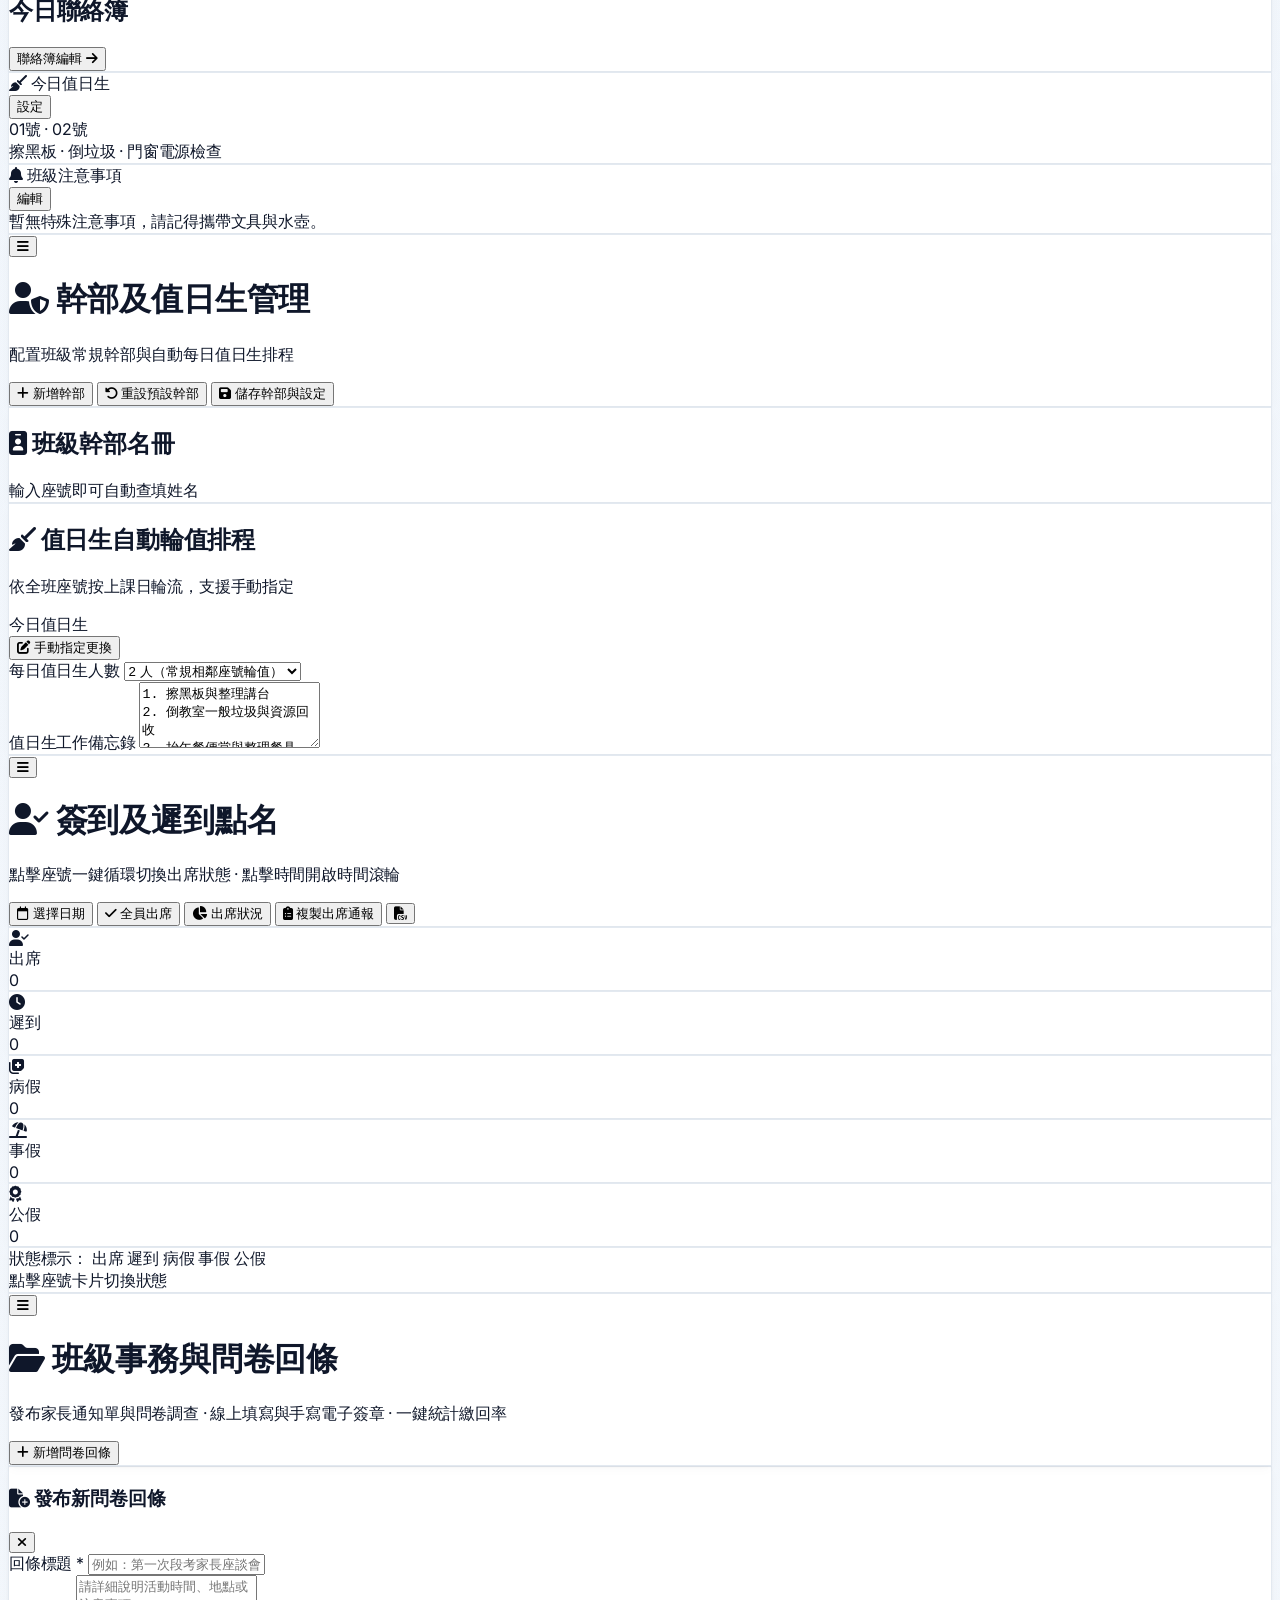
==== commit e9ba4d9e: "feat(v4.6.0): Swiss Editorial redesign, Daily Command Bar, 360 student cards, single-student PIN vie" ====
--- a/index.html
+++ b/index.html
@@ -121,80 +121,81 @@
         <button id="resume-sync-btn" class="bg-indigo-500 text-white px-4 py-1.5 rounded-xl font-bold hover:bg-indigo-600 transition-all shadow-md shadow-indigo-500/25 flex-shrink-0">恢復同步</button>
     </div>
 
-    <!-- 全螢幕米色系首頁 / 門戶 Landing Page -->
-    <div id="portal-page" class="min-h-screen bg-[#f6f1e8] text-stone-800 flex flex-col font-sans transition-all duration-300 relative z-30 overflow-x-hidden">
-        <!-- Ambient Warm Lighting Background Glows (Optimized for 60fps Scroll) -->
+    <!-- 全螢幕專業編輯風首頁 / 門戶 Landing Page -->
+    <div id="portal-page" class="min-h-screen bg-[#f8fafc] text-slate-900 flex flex-col font-sans transition-all duration-300 relative z-30 overflow-x-hidden">
+        <!-- Subtle Precision Grid & Ambient Lighting -->
         <div class="fixed inset-0 pointer-events-none overflow-hidden z-0 hardware-accelerated" aria-hidden="true">
-            <div class="absolute -top-[12%] -left-[10%] w-[55vw] h-[55vw] rounded-full pointer-events-none" style="background: radial-gradient(circle, rgba(245, 158, 11, 0.08) 0%, rgba(245, 158, 11, 0) 70%);"></div>
-            <div class="absolute -bottom-[12%] -right-[10%] w-[60vw] h-[60vw] rounded-full pointer-events-none" style="background: radial-gradient(circle, rgba(234, 88, 12, 0.07) 0%, rgba(234, 88, 12, 0) 70%);"></div>
-            <div class="absolute top-[35%] left-[25%] w-[40vw] h-[40vw] rounded-full pointer-events-none" style="background: radial-gradient(circle, rgba(99, 102, 241, 0.04) 0%, rgba(99, 102, 241, 0) 70%);"></div>
+            <div class="absolute -top-[15%] -left-[10%] w-[50vw] h-[50vw] rounded-full pointer-events-none" style="background: radial-gradient(circle, rgba(79, 70, 229, 0.04) 0%, rgba(79, 70, 229, 0) 70%);"></div>
+            <div class="absolute -bottom-[15%] -right-[10%] w-[55vw] h-[55vw] rounded-full pointer-events-none" style="background: radial-gradient(circle, rgba(15, 23, 42, 0.03) 0%, rgba(15, 23, 42, 0) 70%);"></div>
         </div>
 
         <!-- 頂部導覽列 (Sticky Navigation Bar) -->
-        <header class="sticky top-0 z-40 bg-[#f6f1e8]/90 backdrop-blur-md border-b border-stone-200/80 transition-all">
+        <header class="sticky top-0 z-40 bg-white/90 backdrop-blur-md border-b border-slate-200/80 transition-all">
             <div class="max-w-7xl mx-auto px-4 sm:px-10 h-16 sm:h-20 flex items-center justify-between gap-4">
                 <!-- 左側：網站 Logo 與名稱 (點擊返回首頁頂端，永不換行遮蔽) -->
                 <button id="portal-nav-logo-btn" class="flex items-center gap-2 sm:gap-3.5 cursor-pointer group select-none text-left shrink-0" title="返回首頁頂端">
-                    <img src="icon.svg" class="w-8 h-8 sm:w-11 sm:h-11 rounded-xl sm:rounded-2xl shadow-md shadow-indigo-600/20 group-hover:scale-105 transition-transform shrink-0" alt="班級經營系統 3.0">
+                    <img src="icon.svg" class="w-8 h-8 sm:w-10 sm:h-10 rounded-xl shadow-xs border border-slate-200/60 group-hover:scale-105 transition-transform shrink-0" alt="班級經營系統 3.0">
                     <div class="shrink-0 whitespace-nowrap">
-                        <span class="text-base sm:text-2xl font-black text-stone-900 tracking-tight block whitespace-nowrap">班級經營系統 3.0</span>
-                        <span class="text-[10px] sm:text-xs font-extrabold text-amber-700 tracking-wide block -mt-0.5 whitespace-nowrap">國一生獨立開發 · 四端連動中樞</span>
+                        <span class="text-base sm:text-xl font-extrabold text-slate-900 tracking-tight block whitespace-nowrap">班級經營系統 3.0</span>
+                        <span class="text-[10px] sm:text-xs font-semibold text-slate-500 tracking-wide block -mt-0.5 whitespace-nowrap">國一生獨立開發 · 四端雲端連動中樞</span>
                     </div>
                 </button>
 
-                <!-- 右側：輔助按鈕與登入狀態列 (隱藏直達按鈕以騰出空間) -->
-                <div class="flex items-center gap-1.5 sm:gap-2.5 shrink-0">
+                <!-- 右側：自然極簡導覽連結與登入狀態列 -->
+                <div class="flex items-center gap-1 sm:gap-2 shrink-0">
 
                     <!-- 給老師的話 按鈕 -->
-                    <button id="portal-nav-letter-btn" class="text-xs sm:text-sm font-bold text-amber-950 bg-amber-50 hover:bg-amber-100 border border-amber-300/80 px-2.5 sm:px-3 py-1.5 sm:py-2 rounded-full transition-all flex items-center gap-1 shadow-2xs cursor-pointer" title="閱讀作者給老師的話">
-                        <i class="fa-solid fa-envelope-open-text text-amber-700"></i>
+                    <button id="portal-nav-letter-btn" class="text-xs sm:text-sm font-semibold text-slate-600 hover:text-slate-900 hover:bg-slate-100/80 px-2.5 sm:px-3 py-1.5 sm:py-2 rounded-lg transition-colors flex items-center gap-1.5 cursor-pointer" title="閱讀作者給老師的話">
+                        <i class="fa-regular fa-envelope text-slate-400"></i>
                         <span class="hidden xl:inline">給老師的話</span>
                     </button>
 
                     <!-- 提供意見 / 聯絡作者按鈕 -->
-                    <button id="portal-nav-feedback-btn" class="text-xs sm:text-sm font-bold text-amber-900 bg-amber-100/90 hover:bg-amber-200/90 border border-amber-300/80 px-2.5 sm:px-3 py-1.5 sm:py-2 rounded-full transition-all flex items-center gap-1 shadow-xs cursor-pointer" title="聯絡作者：ianw.solar@gmail.com">
-                        <i class="fa-solid fa-comment-dots text-amber-700"></i>
+                    <button id="portal-nav-feedback-btn" class="text-xs sm:text-sm font-semibold text-slate-600 hover:text-slate-900 hover:bg-slate-100/80 px-2.5 sm:px-3 py-1.5 sm:py-2 rounded-lg transition-colors flex items-center gap-1.5 cursor-pointer" title="聯絡作者：ianw.solar@gmail.com">
+                        <i class="fa-regular fa-comment-dots text-slate-400"></i>
                         <span class="hidden lg:inline">意見回饋</span>
                     </button>
 
                     <!-- 系統更新日誌按鈕 -->
-                    <button id="portal-nav-changelog-btn" class="text-xs sm:text-sm font-bold text-stone-800 bg-[#f7f2ea] hover:bg-[#eee7dc] border border-amber-300/80 px-2.5 sm:px-3 py-1.5 sm:py-2 rounded-full transition-all flex items-center gap-1 shadow-2xs cursor-pointer" title="查看系統版本演進與更新紀錄">
-                        <i class="fa-solid fa-clock-rotate-left text-amber-600"></i>
+                    <button id="portal-nav-changelog-btn" class="text-xs sm:text-sm font-semibold text-slate-600 hover:text-slate-900 hover:bg-slate-100/80 px-2.5 sm:px-3 py-1.5 sm:py-2 rounded-lg transition-colors flex items-center gap-1.5 cursor-pointer" title="查看系統版本演進與更新紀錄">
+                        <i class="fa-solid fa-clock-rotate-left text-slate-400 text-xs"></i>
                         <span class="hidden md:inline">更新日誌</span>
                     </button>
 
                     <!-- 完整教學影片按鈕 -->
-                    <button id="portal-nav-tutorial-btn" class="text-xs sm:text-sm font-black text-indigo-700 bg-indigo-50 hover:bg-indigo-100 border border-indigo-200 px-2.5 sm:px-3 py-1.5 sm:py-2 rounded-full transition-all flex items-center gap-1 cursor-pointer shadow-2xs" title="觀看完整使用教學影片與步驟導覽">
-                        <i class="fa-solid fa-circle-play text-indigo-600 text-xs sm:text-sm"></i>
-                        <span class="hidden sm:inline">教學影片</span>
+                    <button id="portal-nav-tutorial-btn" class="text-xs sm:text-sm font-semibold text-slate-600 hover:text-slate-900 hover:bg-slate-100/80 px-2.5 sm:px-3 py-1.5 sm:py-2 rounded-lg transition-colors flex items-center gap-1.5 cursor-pointer" title="觀看完整使用教學影片與步驟導覽">
+                        <i class="fa-regular fa-circle-play text-slate-400"></i>
+                        <span class="hidden sm:inline">教學導覽</span>
                     </button>
 
+                    <div class="hidden sm:block h-4 w-px bg-slate-200 mx-1"></div>
+
                     <!-- 未登入狀態 -->
-                    <div id="portal-nav-guest-actions" class="flex items-center gap-1.5 sm:gap-2.5">
-                        <button id="portal-nav-qr-login-btn" class="text-xs sm:text-sm font-black text-emerald-800 bg-emerald-50 hover:bg-emerald-100 border border-emerald-300/80 px-2.5 sm:px-3.5 py-1.5 sm:py-2 rounded-full transition-all flex items-center gap-1 cursor-pointer shadow-2xs" title="快速登入（掃碼或認證碼）">
-                            <i class="fa-solid fa-bolt text-amber-500 text-xs sm:text-sm"></i>
+                    <div id="portal-nav-guest-actions" class="flex items-center gap-1.5 sm:gap-2">
+                        <button id="portal-nav-qr-login-btn" class="text-xs sm:text-sm font-semibold text-slate-700 bg-white hover:bg-slate-50 border border-slate-200/90 px-2.5 sm:px-3.5 py-1.5 sm:py-2 rounded-lg transition-all flex items-center gap-1.5 cursor-pointer shadow-2xs" title="快速登入（掃碼或認證碼）">
+                            <i class="fa-solid fa-qrcode text-indigo-600 text-xs"></i>
                             <span class="inline">快速登入</span>
                         </button>
-                        <button id="portal-nav-login-btn" class="text-xs sm:text-sm font-bold text-stone-700 hover:text-stone-950 px-2.5 sm:px-4 py-1.5 sm:py-2 rounded-full hover:bg-stone-200/60 transition-colors">
+                        <button id="portal-nav-login-btn" class="text-xs sm:text-sm font-semibold text-slate-700 hover:text-slate-950 px-2.5 sm:px-3.5 py-1.5 sm:py-2 rounded-lg hover:bg-slate-100 transition-colors cursor-pointer">
                             登入
                         </button>
-                        <button id="portal-nav-signup-btn" class="text-xs sm:text-sm font-bold text-white bg-slate-900 hover:bg-slate-800 px-3 sm:px-5 py-1.5 sm:py-2.5 rounded-full shadow-sm hover:shadow transition-all">
+                        <button id="portal-nav-signup-btn" class="text-xs sm:text-sm font-semibold text-white bg-slate-900 hover:bg-slate-800 px-3.5 sm:px-4 py-1.5 sm:py-2 rounded-lg shadow-2xs transition-all cursor-pointer">
                             免費註冊
                         </button>
                     </div>
 
                     <!-- 已登入狀態 -->
-                    <div id="portal-nav-user-badge" class="hidden flex items-center gap-1.5 sm:gap-3">
-                        <button id="portal-nav-qr-scan-btn" class="text-xs sm:text-sm font-black text-emerald-800 bg-emerald-50 hover:bg-emerald-100 border border-emerald-300/80 px-2.5 sm:px-3.5 py-1.5 rounded-full transition-all flex items-center gap-1 cursor-pointer" title="使用手機相機掃碼或認證碼授權其他裝置登入">
-                            <i class="fa-solid fa-bolt text-amber-500"></i>
+                    <div id="portal-nav-user-badge" class="hidden flex items-center gap-1.5 sm:gap-2.5">
+                        <button id="portal-nav-qr-scan-btn" class="text-xs sm:text-sm font-semibold text-slate-700 bg-white hover:bg-slate-50 border border-slate-200/90 px-2.5 sm:px-3 py-1.5 rounded-lg transition-all flex items-center gap-1.5 cursor-pointer shadow-2xs" title="使用手機相機掃碼或認證碼授權其他裝置登入">
+                            <i class="fa-solid fa-qrcode text-indigo-600 text-xs"></i>
                             <span class="hidden sm:inline">快速授權</span>
                         </button>
-                        <span id="portal-nav-user-name" class="text-xs sm:text-sm font-bold text-stone-700 bg-white px-2.5 sm:px-3.5 py-1.5 rounded-full border border-stone-200 shadow-sm max-w-[90px] sm:max-w-[180px] truncate"></span>
-                        <button id="portal-nav-enter-btn" class="text-xs sm:text-sm font-bold text-white bg-indigo-600 hover:bg-indigo-700 px-3 sm:px-5 py-1.5 sm:py-2 rounded-full shadow-md shadow-indigo-600/20 hover:shadow-indigo-600/30 transition-all flex items-center gap-1.5">
+                        <span id="portal-nav-user-name" class="text-xs sm:text-sm font-semibold text-slate-700 bg-slate-100/80 px-2.5 sm:px-3 py-1.5 rounded-lg border border-slate-200/80 max-w-[90px] sm:max-w-[160px] truncate"></span>
+                        <button id="portal-nav-enter-btn" class="text-xs sm:text-sm font-semibold text-white bg-slate-900 hover:bg-slate-800 px-3.5 sm:px-4 py-1.5 sm:py-2 rounded-lg shadow-2xs transition-all flex items-center gap-1.5 cursor-pointer">
                             <span>進入系統</span>
                             <i class="fa-solid fa-arrow-right text-xs"></i>
                         </button>
-                        <button id="portal-nav-logout-btn" class="text-xs font-bold text-rose-600 hover:text-rose-700 px-2 sm:px-3 py-1.5 rounded-full hover:bg-rose-50 transition-colors">
+                        <button id="portal-nav-logout-btn" class="text-xs font-semibold text-slate-500 hover:text-rose-600 px-2 sm:px-2.5 py-1.5 rounded-lg hover:bg-rose-50 transition-colors cursor-pointer">
                             登出
                         </button>
                     </div>
@@ -205,156 +206,132 @@
         <!-- 主體內容區塊 (Main Landing Content) -->
         <main class="flex-grow relative z-10">
             <!-- 1. Hero 區塊 -->
-            <section class="max-w-7xl mx-auto px-6 sm:px-10 pt-10 sm:pt-16 pb-16 sm:pb-20 grid grid-cols-1 lg:grid-cols-12 gap-12 lg:gap-8 items-center">
+            <section class="max-w-7xl mx-auto px-6 sm:px-10 pt-10 sm:pt-16 pb-14 sm:pb-20 grid grid-cols-1 lg:grid-cols-12 gap-12 lg:gap-10 items-center">
                 <!-- 左側文案與按鈕 -->
                 <div class="lg:col-span-7 space-y-6">
-                    <!-- 作者特色專屬徽章 -->
-                    <div class="inline-flex items-center gap-2.5 px-4 py-2 rounded-full bg-amber-50 border border-amber-300 text-amber-950 text-xs sm:text-sm font-bold shadow-xs">
-                        <span class="px-2 py-0.5 rounded-full bg-amber-600 text-white text-[11px] font-black uppercase tracking-wide">
-                            國一生獨自打造
-                        </span>
-                        <span>歷經多版本持續更新淬鍊 • 專為現場教學痛點研發</span>
-                    </div>
-
-                    <!-- 主標題 (截圖標準大字) -->
-                    <h1 class="text-4xl sm:text-5xl lg:text-[54px] font-black text-slate-900 tracking-tight leading-[1.15]">
+                    <!-- 自然編輯風標籤 -->
+                    <div class="inline-flex items-center gap-2.5 px-3.5 py-1.5 rounded-full bg-white border border-slate-200/90 text-slate-700 text-xs sm:text-sm font-semibold shadow-2xs">
+                        <span class="w-2 h-2 rounded-full bg-emerald-500"></span>
+                        <span class="font-bold text-slate-900">國一生獨立開發</span>
+                        <span class="text-slate-300">|</span>
+                        <span class="text-slate-600">專為教學現場打造的全方位班級工作台</span>
+                    </div>
+
+                    <!-- 主標題 (自然沉穩排版) -->
+                    <h1 class="text-4xl sm:text-5xl lg:text-[52px] font-extrabold text-slate-900 tracking-tight leading-[1.16]">
                         一點，收齊作業<br>
-                        <span class="text-transparent bg-clip-text bg-gradient-to-r from-indigo-600 via-purple-600 to-indigo-700">一連，串起親師</span>
+                        <span class="text-indigo-600">一連，串起親師</span>
                     </h1>
 
-                    <!-- 副標題說明 (針對本班級經營系統真實特色) -->
-                    <p class="text-stone-600 text-base sm:text-lg leading-relaxed max-w-xl">
-                        班級經營系統 3.0 (v3.5) 提供全方位的班級作業點收、條碼掃描辨識與雲端/本地即時同步解決方案。由國一生獨立編程設計，結合即時缺繳名單統計、親師聯絡簿整合與多元存儲，助您輕鬆搞定每日班級經營與點收作業。
+                    <!-- 副標題說明 -->
+                    <p class="text-slate-600 text-base sm:text-lg leading-relaxed max-w-xl font-normal">
+                        整合每日作業點收、條碼掃描辨識、智慧聯絡簿與親師即時查核。告別繁瑣紙本登記與重複抄寫，用最自然直覺的操作，讓導師與科任老師每天省下寶貴的班務時間。
                     </p>
 
                     <!-- 行動按鈕列 -->
-                    <div class="flex flex-wrap items-center gap-3.5 pt-2">
-                        <button id="portal-hero-start-btn" class="px-7 py-3.5 rounded-full bg-gradient-to-r from-indigo-600 to-indigo-700 hover:from-indigo-700 hover:to-indigo-800 text-white font-bold text-base shadow-xl shadow-indigo-600/30 hover:shadow-indigo-600/40 transform hover:-translate-y-0.5 active:translate-y-0 transition-all flex items-center gap-2.5 cursor-pointer">
+                    <div class="flex flex-wrap items-center gap-3 pt-1">
+                        <button id="portal-hero-start-btn" class="px-6 py-3.5 rounded-xl bg-slate-900 hover:bg-slate-800 text-white font-semibold text-base shadow-sm hover:shadow transition-all flex items-center gap-2.5 cursor-pointer active:scale-[0.99]">
                             <span>立即開始使用</span>
-                            <i class="fa-solid fa-arrow-right text-sm"></i>
+                            <i class="fa-solid fa-arrow-right text-xs"></i>
                         </button>
-                        <button id="portal-hero-guest-btn" class="px-6 py-3.5 rounded-full bg-white/90 hover:bg-white text-stone-700 border border-stone-300/90 font-bold text-base shadow-sm hover:shadow transition-all flex items-center gap-2 cursor-pointer">
-                            <i class="fa-solid fa-laptop-code text-stone-500"></i>
+                        <button id="portal-hero-guest-btn" class="px-6 py-3.5 rounded-xl bg-white hover:bg-slate-50 text-slate-700 border border-slate-200/90 font-semibold text-base shadow-2xs transition-all flex items-center gap-2 cursor-pointer">
+                            <i class="fa-solid fa-compass text-slate-400"></i>
                             <span>免帳號快速體驗</span>
                         </button>
-                        <!-- 家長端直達專區按鈕 (首頁頂部已有，此處依規範隱藏) -->
-                        <a href="https://ian1021228.github.io/ian_homework_checker2.0_online_parent_dashboard/" target="_blank" rel="noopener noreferrer" class="hidden px-5 py-3.5 rounded-full bg-indigo-50 hover:bg-indigo-100 text-indigo-900 border border-indigo-200/90 font-bold text-sm shadow-xs hover:shadow transition-all items-center gap-2 cursor-pointer" title="進入家長端即時查核看板（密碼安全防護）">
-                            <i class="fa-solid fa-house-chimney-user text-indigo-600 text-base"></i>
-                            <span>家長端專區</span>
-                            <i class="fa-solid fa-arrow-up-right-from-square text-[10px] text-indigo-400"></i>
-                        </a>
-                        <!-- 學校管理端直達專區按鈕 (首頁頂部已有，此處依規範隱藏) -->
-                        <a href="https://ian1021228.github.io/school_admin_dashboard_dev/" target="_blank" rel="noopener noreferrer" class="hidden px-5 py-3.5 rounded-full bg-sky-50 hover:bg-sky-100 text-sky-950 border border-sky-300/90 font-bold text-sm shadow-xs hover:shadow transition-all items-center gap-2 cursor-pointer" title="進入學校管理與行政中心（多校租戶與批量帳密）">
-                            <i class="fa-solid fa-shield-halved text-sky-600 text-base"></i>
-                            <span>管理端專區</span>
-                            <i class="fa-solid fa-arrow-up-right-from-square text-[10px] text-sky-600"></i>
-                        </a>
-                        <!-- 完整教學影片按鈕 (首頁頂部已有，此處依規範隱藏) -->
-                        <button id="portal-hero-tutorial-btn" class="hidden px-5 py-3.5 rounded-full bg-indigo-50 hover:bg-indigo-100 text-indigo-950 border border-indigo-200/90 font-bold text-sm shadow-xs hover:shadow transition-all items-center gap-2 cursor-pointer" title="觀看完整使用教學影片與步驟導覽">
-                            <i class="fa-solid fa-circle-play text-indigo-600 text-base"></i>
-                            <span>完整教學影片</span>
-                        </button>
-                        <!-- 系統更新紀錄按鈕 (首頁頂部已有，此處依規範隱藏) -->
-                        <button id="portal-hero-changelog-btn" class="hidden px-5 py-3.5 rounded-full bg-amber-50 hover:bg-amber-100 text-amber-950 border border-amber-300/90 font-bold text-sm shadow-xs hover:shadow transition-all items-center gap-2 cursor-pointer" title="查看系統版本演進與歷次更新紀錄">
-                            <i class="fa-solid fa-clock-rotate-left text-amber-700"></i>
-                            <span>更新紀錄 <span class="bg-amber-600 text-white text-[10px] font-black px-1.5 py-0.5 rounded-full ml-0.5">v4.2.0</span></span>
-                        </button>
-                        <!-- 提供意見 / 聯絡作者 (首頁頂部已有，此處依規範隱藏) -->
-                        <button id="portal-hero-feedback-btn" class="hidden px-4 py-3.5 rounded-full bg-stone-100/90 hover:bg-stone-200 text-stone-700 font-bold text-sm shadow-2xs hover:shadow transition-all items-center gap-1.5 cursor-pointer" title="寫信給作者 ianw.solar@gmail.com">
-                            <i class="fa-solid fa-envelope text-stone-500"></i>
-                            <span class="hidden sm:inline">聯絡作者</span>
-                        </button>
+                        <!-- 隱藏備用連結以相容既有事件綁定 -->
+                        <a href="https://ian1021228.github.io/ian_homework_checker2.0_online_parent_dashboard/" target="_blank" rel="noopener noreferrer" class="hidden">家長端專區</a>
+                        <a href="https://ian1021228.github.io/school_admin_dashboard_dev/" target="_blank" rel="noopener noreferrer" class="hidden">管理端專區</a>
+                        <button id="portal-hero-tutorial-btn" class="hidden">完整教學影片</button>
+                        <button id="portal-hero-changelog-btn" class="hidden">更新紀錄</button>
+                        <button id="portal-hero-feedback-btn" class="hidden">聯絡作者</button>
                     </div>
 
                     <!-- 信任指標 / 特色微標籤 -->
-                    <div class="flex flex-wrap items-center gap-x-6 gap-y-2 text-xs sm:text-sm font-semibold text-stone-500 pt-2">
+                    <div class="flex flex-wrap items-center gap-x-6 gap-y-2 text-xs sm:text-sm font-medium text-slate-500 pt-2">
                         <span class="flex items-center gap-1.5">
-                            <i class="fa-solid fa-circle-check text-emerald-500"></i> 支援 USB / 藍牙條碼掃描槍
+                            <i class="fa-solid fa-check text-emerald-600"></i> 支援 USB / 藍牙條碼掃描槍
                         </span>
                         <span class="flex items-center gap-1.5">
-                            <i class="fa-solid fa-circle-check text-indigo-500"></i> Firebase 雲端自動同步
+                            <i class="fa-solid fa-check text-emerald-600"></i> 四端雲端即時同步
                         </span>
                         <span class="flex items-center gap-1.5">
-                            <i class="fa-solid fa-circle-check text-amber-500"></i> 本地實體檔案直寫相容
+                            <i class="fa-solid fa-check text-emerald-600"></i> 本地實體檔案直寫備份
                         </span>
                     </div>
                 </div>
 
-                <!-- 右側產品介面預覽卡片 (Interactive/Realistic Showcase Card) -->
+                <!-- 右側產品介面預覽卡片 (Clean Precision Window Preview) -->
                 <div class="lg:col-span-5 relative">
-                    <!-- 背景柔和光暈 -->
-                    <div class="absolute -inset-2 bg-gradient-to-r from-indigo-500/20 to-purple-500/20 rounded-[2.5rem] blur-xl opacity-70"></div>
-                    
-                    <div class="relative bg-white/95 backdrop-blur-md rounded-[2.25rem] border border-stone-200/90 p-6 sm:p-7 shadow-2xl shadow-stone-900/10 space-y-5">
+                    <div class="relative bg-white rounded-2xl border border-slate-200/90 p-6 sm:p-7 shadow-lg shadow-slate-900/5 space-y-5">
                         <!-- 視窗控制點與目前作業標題 -->
-                        <div class="flex items-center justify-between pb-3 border-b border-stone-100">
+                        <div class="flex items-center justify-between pb-3.5 border-b border-slate-100">
                             <div class="flex items-center gap-1.5">
-                                <span class="w-3 h-3 rounded-full bg-rose-400"></span>
-                                <span class="w-3 h-3 rounded-full bg-amber-400"></span>
-                                <span class="w-3 h-3 rounded-full bg-emerald-400"></span>
+                                <span class="w-2.5 h-2.5 rounded-full bg-slate-200"></span>
+                                <span class="w-2.5 h-2.5 rounded-full bg-slate-200"></span>
+                                <span class="w-2.5 h-2.5 rounded-full bg-slate-200"></span>
                             </div>
                             <div class="flex items-center gap-2">
-                                <span class="text-xs font-extrabold text-stone-800">三年二班 • 國語生字簿</span>
-                                <span class="px-2 py-0.5 rounded-full bg-indigo-50 text-indigo-700 text-[10px] font-bold border border-indigo-200/60">點收中</span>
+                                <span class="text-xs font-bold text-slate-800">七年二班 • 國語習作第三課</span>
+                                <span class="px-2 py-0.5 rounded-md bg-emerald-50 text-emerald-700 text-[11px] font-semibold border border-emerald-200/70">點收中</span>
                             </div>
                         </div>
 
                         <!-- 繳交進度條 -->
-                        <div class="bg-stone-50 rounded-2xl p-4 border border-stone-100 space-y-2">
-                            <div class="flex justify-between items-center text-xs font-bold">
-                                <span class="text-stone-600">已收 28 / 30 本</span>
-                                <span class="text-emerald-600 font-black">93.3% 達成率</span>
-                            </div>
-                            <div class="w-full bg-stone-200/80 rounded-full h-2.5 overflow-hidden">
-                                <div class="bg-gradient-to-r from-emerald-500 to-teal-500 h-full rounded-full w-[93.3%]"></div>
-                            </div>
-                            <div class="flex justify-between items-center text-[11px] text-stone-500 pt-1">
-                                <span>未繳交座號：<strong class="text-rose-500">7號、19號</strong></span>
-                                <span class="text-indigo-600 font-bold">即時統計</span>
+                        <div class="bg-slate-50/80 rounded-xl p-4 border border-slate-200/60 space-y-2">
+                            <div class="flex justify-between items-center text-xs font-semibold tabular-nums">
+                                <span class="text-slate-600">已收齊 <strong class="text-slate-900">28 / 30</strong> 本</span>
+                                <span class="text-emerald-700 font-bold">93% 完成</span>
+                            </div>
+                            <div class="w-full bg-slate-200/70 rounded-full h-2 overflow-hidden">
+                                <div class="bg-emerald-600 h-full rounded-full w-[93%]"></div>
+                            </div>
+                            <div class="flex justify-between items-center text-[11px] text-slate-500 pt-0.5 tabular-nums">
+                                <span>待交座號：<strong class="text-rose-600 font-semibold">7 號、19 號</strong></span>
+                                <span class="text-slate-400 font-medium">即時雲端同步</span>
                             </div>
                         </div>
 
                         <!-- 模擬座號按鈕矩陣 (Mini Grid Preview) -->
                         <div>
                             <div class="flex justify-between items-center mb-2">
-                                <span class="text-xs font-bold text-stone-500">全班座號點收狀態預覽</span>
-                                <span class="text-[10px] font-bold text-indigo-600">支援快速點選切換</span>
-                            </div>
-                            <div class="grid grid-cols-6 gap-1.5">
-                                <div class="h-8 rounded-lg bg-emerald-500 text-white flex items-center justify-center text-xs font-black shadow-xs">1</div>
-                                <div class="h-8 rounded-lg bg-emerald-500 text-white flex items-center justify-center text-xs font-black shadow-xs">2</div>
-                                <div class="h-8 rounded-lg bg-emerald-500 text-white flex items-center justify-center text-xs font-black shadow-xs">3</div>
-                                <div class="h-8 rounded-lg bg-emerald-500 text-white flex items-center justify-center text-xs font-black shadow-xs">4</div>
-                                <div class="h-8 rounded-lg bg-emerald-500 text-white flex items-center justify-center text-xs font-black shadow-xs">5</div>
-                                <div class="h-8 rounded-lg bg-emerald-500 text-white flex items-center justify-center text-xs font-black shadow-xs">6</div>
-                                <div class="h-8 rounded-lg bg-rose-500 text-white flex items-center justify-center text-xs font-black shadow-xs animate-pulse">7</div>
-                                <div class="h-8 rounded-lg bg-emerald-500 text-white flex items-center justify-center text-xs font-black shadow-xs">8</div>
-                                <div class="h-8 rounded-lg bg-emerald-500 text-white flex items-center justify-center text-xs font-black shadow-xs">9</div>
-                                <div class="h-8 rounded-lg bg-emerald-500 text-white flex items-center justify-center text-xs font-black shadow-xs">10</div>
-                                <div class="h-8 rounded-lg bg-emerald-500 text-white flex items-center justify-center text-xs font-black shadow-xs">11</div>
-                                <div class="h-8 rounded-lg bg-emerald-500 text-white flex items-center justify-center text-xs font-black shadow-xs">12</div>
-                                <div class="h-8 rounded-lg bg-emerald-500 text-white flex items-center justify-center text-xs font-black shadow-xs">13</div>
-                                <div class="h-8 rounded-lg bg-emerald-500 text-white flex items-center justify-center text-xs font-black shadow-xs">14</div>
-                                <div class="h-8 rounded-lg bg-emerald-500 text-white flex items-center justify-center text-xs font-black shadow-xs">15</div>
-                                <div class="h-8 rounded-lg bg-emerald-500 text-white flex items-center justify-center text-xs font-black shadow-xs">16</div>
-                                <div class="h-8 rounded-lg bg-emerald-500 text-white flex items-center justify-center text-xs font-black shadow-xs">17</div>
-                                <div class="h-8 rounded-lg bg-emerald-500 text-white flex items-center justify-center text-xs font-black shadow-xs">18</div>
-                                <div class="h-8 rounded-lg bg-rose-500 text-white flex items-center justify-center text-xs font-black shadow-xs animate-pulse">19</div>
-                                <div class="h-8 rounded-lg bg-emerald-500 text-white flex items-center justify-center text-xs font-black shadow-xs">20</div>
-                                <div class="h-8 rounded-lg bg-emerald-500 text-white flex items-center justify-center text-xs font-black shadow-xs">21</div>
-                                <div class="h-8 rounded-lg bg-emerald-500 text-white flex items-center justify-center text-xs font-black shadow-xs">22</div>
-                                <div class="h-8 rounded-lg bg-emerald-500 text-white flex items-center justify-center text-xs font-black shadow-xs">23</div>
-                                <div class="h-8 rounded-lg bg-emerald-500 text-white flex items-center justify-center text-xs font-black shadow-xs">24</div>
+                                <span class="text-xs font-semibold text-slate-500">全班座號狀態矩陣</span>
+                                <span class="text-[11px] font-medium text-slate-400">點擊或掃描即刻切換</span>
+                            </div>
+                            <div class="grid grid-cols-6 gap-1.5 tabular-nums">
+                                <div class="h-8 rounded-lg bg-emerald-600 text-white flex items-center justify-center text-xs font-bold">1</div>
+                                <div class="h-8 rounded-lg bg-emerald-600 text-white flex items-center justify-center text-xs font-bold">2</div>
+                                <div class="h-8 rounded-lg bg-emerald-600 text-white flex items-center justify-center text-xs font-bold">3</div>
+                                <div class="h-8 rounded-lg bg-emerald-600 text-white flex items-center justify-center text-xs font-bold">4</div>
+                                <div class="h-8 rounded-lg bg-emerald-600 text-white flex items-center justify-center text-xs font-bold">5</div>
+                                <div class="h-8 rounded-lg bg-emerald-600 text-white flex items-center justify-center text-xs font-bold">6</div>
+                                <div class="h-8 rounded-lg bg-rose-50 text-rose-700 border border-rose-200 flex items-center justify-center text-xs font-bold">7</div>
+                                <div class="h-8 rounded-lg bg-emerald-600 text-white flex items-center justify-center text-xs font-bold">8</div>
+                                <div class="h-8 rounded-lg bg-emerald-600 text-white flex items-center justify-center text-xs font-bold">9</div>
+                                <div class="h-8 rounded-lg bg-emerald-600 text-white flex items-center justify-center text-xs font-bold">10</div>
+                                <div class="h-8 rounded-lg bg-emerald-600 text-white flex items-center justify-center text-xs font-bold">11</div>
+                                <div class="h-8 rounded-lg bg-emerald-600 text-white flex items-center justify-center text-xs font-bold">12</div>
+                                <div class="h-8 rounded-lg bg-emerald-600 text-white flex items-center justify-center text-xs font-bold">13</div>
+                                <div class="h-8 rounded-lg bg-emerald-600 text-white flex items-center justify-center text-xs font-bold">14</div>
+                                <div class="h-8 rounded-lg bg-emerald-600 text-white flex items-center justify-center text-xs font-bold">15</div>
+                                <div class="h-8 rounded-lg bg-emerald-600 text-white flex items-center justify-center text-xs font-bold">16</div>
+                                <div class="h-8 rounded-lg bg-emerald-600 text-white flex items-center justify-center text-xs font-bold">17</div>
+                                <div class="h-8 rounded-lg bg-emerald-600 text-white flex items-center justify-center text-xs font-bold">18</div>
+                                <div class="h-8 rounded-lg bg-rose-50 text-rose-700 border border-rose-200 flex items-center justify-center text-xs font-bold">19</div>
+                                <div class="h-8 rounded-lg bg-emerald-600 text-white flex items-center justify-center text-xs font-bold">20</div>
+                                <div class="h-8 rounded-lg bg-emerald-600 text-white flex items-center justify-center text-xs font-bold">21</div>
+                                <div class="h-8 rounded-lg bg-emerald-600 text-white flex items-center justify-center text-xs font-bold">22</div>
+                                <div class="h-8 rounded-lg bg-emerald-600 text-white flex items-center justify-center text-xs font-bold">23</div>
+                                <div class="h-8 rounded-lg bg-emerald-600 text-white flex items-center justify-center text-xs font-bold">24</div>
                             </div>
                         </div>
 
                         <!-- 條碼槍就緒狀態與聯絡簿同步 -->
-                        <div class="pt-2 border-t border-stone-100 flex items-center justify-between text-xs">
-                            <span class="flex items-center gap-1.5 text-stone-600 font-bold">
-                                <i class="fa-solid fa-barcode text-indigo-600"></i> 實體條碼掃描槍就緒
+                        <div class="pt-3 border-t border-slate-100 flex items-center justify-between text-xs">
+                            <span class="flex items-center gap-1.5 text-slate-600 font-semibold">
+                                <i class="fa-solid fa-barcode text-slate-400"></i> 條碼掃描槍與觸控雙模就緒
                             </span>
-                            <span class="text-indigo-600 font-bold bg-indigo-50 px-2.5 py-1 rounded-lg border border-indigo-100">
-                                聯絡簿同步中
+                            <span class="text-slate-600 font-semibold bg-slate-100 px-2.5 py-1 rounded-md">
+                                聯絡簿已連動
                             </span>
                         </div>
                     </div>
@@ -362,179 +339,181 @@
             </section>
 
             <!-- 全方位智慧校園 · 四端入口中樞 (Multi-Portal Entrance Hub) -->
-            <section class="max-w-7xl mx-auto px-6 sm:px-10 py-10 sm:py-14 border-t border-stone-200/70 space-y-8">
-                <div class="text-center max-w-3xl mx-auto space-y-2.5">
-                    <div class="inline-flex items-center gap-2 px-3.5 py-1.5 rounded-full bg-indigo-50 border border-indigo-200 text-indigo-700 text-xs font-black shadow-2xs">
-                        <i class="fa-solid fa-network-wired text-indigo-600"></i>
-                        <span class="whitespace-nowrap">全方位智慧校園 · 四端入口中樞</span>
-                    </div>
-                    <h2 class="text-2xl sm:text-3xl lg:text-4xl font-black text-stone-900 tracking-tight whitespace-nowrap">
-                        校園多端一體化服務入口
-                    </h2>
-                    <p class="text-xs sm:text-sm text-stone-500 font-medium leading-relaxed">
-                        從系統管理、學校行政、現場點收到親師互聯，全校園四端獨立運行並即時雲端連動。請點選下方入口直達專屬系統：
+            <section class="max-w-7xl mx-auto px-6 sm:px-10 py-12 sm:py-16 border-t border-slate-200/80 space-y-8">
+                <div class="flex flex-col md:flex-row md:items-end justify-between gap-4">
+                    <div class="space-y-1.5">
+                        <span class="text-xs font-bold uppercase tracking-widest text-indigo-600 block">Multi-Portal Architecture</span>
+                        <h2 class="text-2xl sm:text-3xl font-extrabold text-slate-900 tracking-tight">
+                            校園四端一體化服務入口
+                        </h2>
+                    </div>
+                    <p class="text-xs sm:text-sm text-slate-500 font-normal max-w-md leading-relaxed">
+                        從系統授權、學校行政、班級教學到親師互聯，四端獨立運作並透過雲端即時同步。
                     </p>
                 </div>
 
                 <div class="grid grid-cols-1 md:grid-cols-2 lg:grid-cols-4 gap-5">
                     <!-- 1. 系統管理員 -->
-                    <div class="bg-white rounded-3xl p-6 border border-stone-200/90 shadow-sm hover:shadow-xl hover:-translate-y-1 transition-all duration-300 flex flex-col justify-between space-y-5 group">
+                    <div class="bg-white rounded-2xl p-6 border border-slate-200/90 shadow-2xs hover:shadow-md hover:border-slate-300 transition-all duration-200 flex flex-col justify-between space-y-6 group">
                         <div class="space-y-3.5">
                             <div class="flex items-center justify-between">
-                                <span class="w-12 h-12 rounded-2xl bg-amber-50 text-amber-600 flex items-center justify-center text-xl border border-amber-200 group-hover:scale-105 transition-transform">
-                                    <i class="fa-solid fa-crown text-amber-500"></i>
+                                <span class="w-10 h-10 rounded-xl bg-slate-100 text-slate-700 flex items-center justify-center text-base border border-slate-200/80">
+                                    <i class="fa-solid fa-sliders"></i>
                                 </span>
-                                <span class="px-2.5 py-1 rounded-full bg-amber-50 text-amber-800 text-[11px] font-black border border-amber-200 whitespace-nowrap">系統管理員</span>
+                                <span class="px-2.5 py-0.5 rounded-md bg-slate-100 text-slate-600 text-[11px] font-semibold">平台中樞</span>
                             </div>
                             <div>
-                                <h3 class="text-lg font-black text-stone-900 group-hover:text-amber-700 transition-colors whitespace-nowrap">系統管理員</h3>
-                                <span class="text-xs text-amber-700 font-mono font-bold block mt-0.5 whitespace-nowrap">System Admin Portal</span>
-                            </div>
-                            <p class="text-xs text-stone-600 leading-relaxed font-medium">
-                                專為系統管理員設計。統籌各校授權租戶、學校管理員帳密統一派發與多校授權設定。
+                                <h3 class="text-lg font-extrabold text-slate-900">系統管理員</h3>
+                                <span class="text-xs text-slate-400 font-mono block mt-0.5">System Admin Portal</span>
+                            </div>
+                            <p class="text-xs text-slate-600 leading-relaxed">
+                                統籌各校授權租戶、學校管理員帳密統一派發與跨校系統配置。
                             </p>
                         </div>
-                        <a href="https://ian1021228.github.io/super_admin_dashboard_dev/" target="_blank" rel="noopener noreferrer" class="w-full py-2.5 px-4 bg-amber-600 hover:bg-amber-700 text-white font-bold text-xs sm:text-sm rounded-xl shadow-md shadow-amber-600/20 transition-all flex items-center justify-center gap-2 whitespace-nowrap cursor-pointer">
-                            <span>進入系統管理員</span>
-                            <i class="fa-solid fa-arrow-right text-xs"></i>
+                        <a href="https://ian1021228.github.io/super_admin_dashboard_dev/" target="_blank" rel="noopener noreferrer" class="w-full py-2.5 px-4 bg-slate-100 hover:bg-slate-900 text-slate-800 hover:text-white font-semibold text-xs sm:text-sm rounded-xl transition-colors flex items-center justify-between cursor-pointer">
+                            <span>進入系統管理端</span>
+                            <i class="fa-solid fa-arrow-up-right-from-square text-xs opacity-70"></i>
                         </a>
                     </div>
 
                     <!-- 2. 學校行政管理端 -->
-                    <div class="bg-white rounded-3xl p-6 border border-stone-200/90 shadow-sm hover:shadow-xl hover:-translate-y-1 transition-all duration-300 flex flex-col justify-between space-y-5 group">
+                    <div class="bg-white rounded-2xl p-6 border border-slate-200/90 shadow-2xs hover:shadow-md hover:border-slate-300 transition-all duration-200 flex flex-col justify-between space-y-6 group">
                         <div class="space-y-3.5">
                             <div class="flex items-center justify-between">
-                                <span class="w-12 h-12 rounded-2xl bg-sky-50 text-sky-600 flex items-center justify-center text-xl border border-sky-200 group-hover:scale-105 transition-transform">
-                                    <i class="fa-solid fa-school text-sky-600"></i>
+                                <span class="w-10 h-10 rounded-xl bg-slate-100 text-slate-700 flex items-center justify-center text-base border border-slate-200/80">
+                                    <i class="fa-solid fa-building-columns"></i>
                                 </span>
-                                <span class="px-2.5 py-1 rounded-full bg-sky-50 text-sky-800 text-[11px] font-black border border-sky-200 whitespace-nowrap">行政處室專用</span>
+                                <span class="px-2.5 py-0.5 rounded-md bg-slate-100 text-slate-600 text-[11px] font-semibold">教務與學務</span>
                             </div>
                             <div>
-                                <h3 class="text-lg font-black text-stone-900 group-hover:text-sky-700 transition-colors whitespace-nowrap">學校行政管理端</h3>
-                                <span class="text-xs text-sky-700 font-mono font-bold block mt-0.5 whitespace-nowrap">School Admin Hub</span>
-                            </div>
-                            <p class="text-xs text-stone-600 leading-relaxed font-medium">
-                                教務與學務處專用。08:00 晨間出缺席大看板、線上行政抽查核章、全校廣播發布、統一派發全校班級與學生學籍帳密。
+                                <h3 class="text-lg font-extrabold text-slate-900">學校行政管理端</h3>
+                                <span class="text-xs text-slate-400 font-mono block mt-0.5">School Admin Hub</span>
+                            </div>
+                            <p class="text-xs text-slate-600 leading-relaxed">
+                                全校晨間出缺席即時看板、線上聯絡簿抽查核章、全校廣播與學籍認證碼派發。
                             </p>
                         </div>
-                        <a href="https://ian1021228.github.io/school_admin_dashboard_dev/" target="_blank" rel="noopener noreferrer" class="w-full py-2.5 px-4 bg-sky-600 hover:bg-sky-700 text-white font-bold text-xs sm:text-sm rounded-xl shadow-md shadow-sky-600/20 transition-all flex items-center justify-center gap-2 whitespace-nowrap cursor-pointer">
+                        <a href="https://ian1021228.github.io/school_admin_dashboard_dev/" target="_blank" rel="noopener noreferrer" class="w-full py-2.5 px-4 bg-slate-100 hover:bg-slate-900 text-slate-800 hover:text-white font-semibold text-xs sm:text-sm rounded-xl transition-colors flex items-center justify-between cursor-pointer">
                             <span>進入學校管理端</span>
-                            <i class="fa-solid fa-arrow-right text-xs"></i>
+                            <i class="fa-solid fa-arrow-up-right-from-square text-xs opacity-70"></i>
                         </a>
                     </div>
 
-                    <!-- 3. 教師端作業點收系統 -->
-                    <div class="bg-white rounded-3xl p-6 border border-indigo-200/90 shadow-sm hover:shadow-xl hover:-translate-y-1 transition-all duration-300 flex flex-col justify-between space-y-5 group ring-2 ring-indigo-500/20">
+                    <!-- 3. 教師端作業點收系統 (本站主焦點) -->
+                    <div class="bg-white rounded-2xl p-6 border-2 border-slate-900 shadow-sm hover:shadow-md transition-all duration-200 flex flex-col justify-between space-y-6 group relative">
                         <div class="space-y-3.5">
                             <div class="flex items-center justify-between">
-                                <span class="w-12 h-12 rounded-2xl bg-indigo-50 text-indigo-600 flex items-center justify-center text-xl border border-indigo-200 group-hover:scale-105 transition-transform">
-                                    <i class="fa-solid fa-chalkboard-user text-indigo-600"></i>
+                                <span class="w-10 h-10 rounded-xl bg-indigo-50 text-indigo-600 flex items-center justify-center text-base border border-indigo-200/80">
+                                    <i class="fa-solid fa-chalkboard-user"></i>
                                 </span>
-                                <span class="px-2.5 py-1 rounded-full bg-indigo-50 text-indigo-700 text-[11px] font-black border border-indigo-200 whitespace-nowrap">本站 · 現場點收</span>
+                                <span class="px-2.5 py-0.5 rounded-md bg-slate-900 text-white text-[11px] font-semibold">本站 · 教師工作台</span>
                             </div>
                             <div>
-                                <h3 class="text-lg font-black text-stone-900 group-hover:text-indigo-600 transition-colors whitespace-nowrap">教師端作業點收</h3>
-                                <span class="text-xs text-indigo-600 font-mono font-bold block mt-0.5 whitespace-nowrap">Teacher App & Checker</span>
-                            </div>
-                            <p class="text-xs text-stone-600 leading-relaxed font-medium">
-                                使用學校派發之帳密登入。多元作業點收、條碼槍極速登記、缺繳統計、聯絡簿派發、雙螢幕教學投影與全螢幕班級管理。
+                                <h3 class="text-lg font-extrabold text-slate-900">教師端作業點收</h3>
+                                <span class="text-xs text-indigo-600 font-mono font-medium block mt-0.5">Teacher Workspace</span>
+                            </div>
+                            <p class="text-xs text-slate-600 leading-relaxed">
+                                導師與科任老師專屬工作台。支援作業矩陣點收、條碼掃描、聯絡簿黑板、小考成績與班級事務。
                             </p>
                         </div>
-                        <button type="button" id="portal-hub-teacher-login-btn" class="w-full py-2.5 px-4 bg-indigo-600 hover:bg-indigo-700 text-white font-bold text-xs sm:text-sm rounded-xl shadow-md shadow-indigo-600/20 transition-all flex items-center justify-center gap-2 whitespace-nowrap cursor-pointer">
-                            <span>立即登入教師端</span>
+                        <button type="button" id="portal-hub-teacher-login-btn" class="w-full py-2.5 px-4 bg-indigo-600 hover:bg-indigo-700 text-white font-semibold text-xs sm:text-sm rounded-xl shadow-2xs transition-colors flex items-center justify-between cursor-pointer">
+                            <span>立即進入教師端</span>
                             <i class="fa-solid fa-arrow-right text-xs"></i>
                         </button>
                     </div>
 
                     <!-- 4. 家長端即時查核看板 -->
-                    <div class="bg-white rounded-3xl p-6 border border-stone-200/90 shadow-sm hover:shadow-xl hover:-translate-y-1 transition-all duration-300 flex flex-col justify-between space-y-5 group">
+                    <div class="bg-white rounded-2xl p-6 border border-slate-200/90 shadow-2xs hover:shadow-md hover:border-slate-300 transition-all duration-200 flex flex-col justify-between space-y-6 group">
                         <div class="space-y-3.5">
                             <div class="flex items-center justify-between">
-                                <span class="w-12 h-12 rounded-2xl bg-rose-50 text-rose-600 flex items-center justify-center text-xl border border-rose-200 group-hover:scale-105 transition-transform">
-                                    <i class="fa-solid fa-house-chimney-user text-rose-600"></i>
+                                <span class="w-10 h-10 rounded-xl bg-slate-100 text-slate-700 flex items-center justify-center text-base border border-slate-200/80">
+                                    <i class="fa-solid fa-house-chimney-user"></i>
                                 </span>
-                                <span class="px-2.5 py-1 rounded-full bg-rose-50 text-rose-800 text-[11px] font-black border border-rose-200 whitespace-nowrap">親師即時互聯</span>
+                                <span class="px-2.5 py-0.5 rounded-md bg-emerald-50 text-emerald-700 border border-emerald-200/70 text-[11px] font-semibold">免密碼直達</span>
                             </div>
                             <div>
-                                <h3 class="text-lg font-black text-stone-900 group-hover:text-rose-600 transition-colors whitespace-nowrap">家長端即時查核</h3>
-                                <span class="text-xs text-rose-700 font-mono font-bold block mt-0.5 whitespace-nowrap">Parent Dashboard</span>
-                            </div>
-                            <p class="text-xs text-stone-600 leading-relaxed font-medium">
-                                免密碼即時掌握孩子每日作業繳交進度、每日聯絡簿查閱與電子簽章、108 課綱領域小考成績獨立 6 位數 PIN 碼安全防護。
+                                <h3 class="text-lg font-extrabold text-slate-900">家長端即時查核</h3>
+                                <span class="text-xs text-slate-400 font-mono block mt-0.5">Parent Dashboard</span>
+                            </div>
+                            <p class="text-xs text-slate-600 leading-relaxed">
+                                免登入密碼即可查看孩子每日作業進度與聯絡簿，並透過座號專屬 PIN 碼進行電子簽閱與查分。
                             </p>
                         </div>
-                        <a href="https://ian1021228.github.io/parent_dashboard_dev/" target="_blank" rel="noopener noreferrer" class="w-full py-2.5 px-4 bg-rose-600 hover:bg-rose-700 text-white font-bold text-xs sm:text-sm rounded-xl shadow-md shadow-rose-600/20 transition-all flex items-center justify-center gap-2 whitespace-nowrap cursor-pointer">
+                        <a href="https://ian1021228.github.io/parent_dashboard_dev/" target="_blank" rel="noopener noreferrer" class="w-full py-2.5 px-4 bg-slate-100 hover:bg-slate-900 text-slate-800 hover:text-white font-semibold text-xs sm:text-sm rounded-xl transition-colors flex items-center justify-between cursor-pointer">
                             <span>前往家長端看板</span>
-                            <i class="fa-solid fa-arrow-right text-xs"></i>
+                            <i class="fa-solid fa-arrow-up-right-from-square text-xs opacity-70"></i>
                         </a>
                     </div>
                 </div>
             </section>
 
             <!-- 系統最新更新日誌 (Changelog) & 完整使用教學專區 -->
-            <section class="max-w-7xl mx-auto px-6 sm:px-10 py-8 border-t border-stone-200/70 space-y-6">
+            <section class="max-w-7xl mx-auto px-6 sm:px-10 py-10 border-t border-slate-200/80 space-y-6">
                 <div class="grid grid-cols-1 lg:grid-cols-12 gap-6">
                     <!-- 最新更新紀錄卡片 -->
-                    <div class="lg:col-span-6 bg-white rounded-3xl p-6 sm:p-7 border border-stone-200/90 shadow-sm hover:shadow-md transition-all space-y-4">
+                    <div class="lg:col-span-6 bg-white rounded-2xl p-6 sm:p-7 border border-slate-200/90 shadow-2xs hover:shadow-sm transition-all space-y-4">
                         <div class="flex items-center justify-between">
-                            <div class="flex items-center gap-2.5">
-                                <span class="w-10 h-10 rounded-2xl bg-amber-50 text-amber-700 flex items-center justify-center text-lg border border-amber-200">
+                            <div class="flex items-center gap-3">
+                                <span class="w-10 h-10 rounded-xl bg-slate-100 text-slate-800 flex items-center justify-center text-base border border-slate-200/80">
                                     <i class="fa-solid fa-clock-rotate-left"></i>
                                 </span>
                                 <div>
-                                    <h3 class="font-black text-stone-900 text-lg">系統更新紀錄 (Changelog)</h3>
-                                    <span class="text-xs text-stone-400 font-bold">最新版本 v4.5.3 • 2026/10/13</span>
+                                    <h3 class="font-extrabold text-slate-900 text-base sm:text-lg">系統更新紀錄 (Changelog)</h3>
+                                    <span class="text-xs text-slate-500 font-medium">最新版本 v4.6.0 • 2026/10/17</span>
                                 </div>
                             </div>
-                            <span class="px-2.5 py-1 rounded-full bg-emerald-50 text-emerald-700 text-xs font-black border border-emerald-200">最新版本</span>
-                        </div>
-
-                        <div class="p-4 bg-emerald-50/50 rounded-2xl border border-emerald-100/80 space-y-2 text-xs sm:text-sm text-stone-700 font-medium">
-                            <div class="font-bold text-emerald-950 flex items-center gap-1.5">
-                                <i class="fa-solid fa-bullhorn text-emerald-600"></i>
-                                <span>v4.5.5 核心更新亮點：</span>
-                            </div>
-                            <ul class="space-y-1.5 text-xs text-stone-600 pl-2">
-                                <li class="flex items-start gap-1.5"><i class="fa-solid fa-camera text-indigo-600 mt-0.5"></i> <span><b>快速授權相機畫面全黑修復</b>：清除全螢幕未定義函式調用錯誤，加入多層鏡頭自動適配（後置/前置/可用鏡頭降級容錯）與重啟相機提示。</span></li>
-                                <li class="flex items-start gap-1.5"><i class="fa-solid fa-key text-amber-600 mt-0.5"></i> <span><b>一次性認證碼按鈕動態切換</b>：進入頁面預設呈現「產生代碼」按鈕與待命狀態，點擊後生成安全碼並動態切換為「重新產生新代碼」。</span></li>
-                                <li class="flex items-start gap-1.5"><i class="fa-solid fa-rotate text-emerald-600 mt-0.5"></i> <span><b>學校與教師端 PIN 碼全雙向即時同步</b>：解決多端認證碼不一致，老師修改學校端即刻同步，學校端調整教師端秒級響應。</span></li>
-                                <li class="flex items-start gap-1.5"><i class="fa-solid fa-house-chimney-user text-teal-600 mt-0.5"></i> <span><b>家長端全面免密碼直達</b>：徹底移除家長登入密碼，改為專屬直達連結與座號個人 PIN 碼簽章/查分。</span></li>
+                            <span class="px-2.5 py-0.5 rounded-md bg-emerald-50 text-emerald-700 text-xs font-bold border border-emerald-200/80">最新版本</span>
+                        </div>
+
+                        <div class="p-4 bg-slate-50/90 rounded-xl border border-slate-200/70 space-y-2 text-xs sm:text-sm text-slate-700">
+                            <div class="font-bold text-slate-900 flex items-center gap-1.5">
+                                <i class="fa-solid fa-check-double text-indigo-600"></i>
+                                <span>v4.6.0 自然極簡視覺重構與操作進化：</span>
+                            </div>
+                            <ul class="space-y-1.5 text-xs text-slate-600 pl-1">
+                                <li class="flex items-start gap-2"><span class="text-slate-400">•</span><span><b>自然極簡配色與排版</b>：全面導入 Inter + Noto Sans TC 字型階層、柔和紙感白底與精準邊框，視覺更舒適耐看。</span></li>
+                                <li class="flex items-start gap-2"><span class="text-slate-400">•</span><span><b>今日班級工作台快覽列 & 聯絡簿一鍵帶入作業</b>：首頁即時總覽待收作業、出席、聯絡簿與全勤榮譽，聯絡簿支援一鍵帶入今日作業。</span></li>
+                                <li class="flex items-start gap-2"><span class="text-slate-400">•</span><span><b>360° 學生檔案卡與單一學生 PIN 碼獨立檢視/行內修改</b>：班級管理、成績認證碼彈窗與 360° 學生卡全面支援單一學生 PIN 碼眼睛獨立檢視與免彈窗行內即時修改同步。</span></li>
+                                <li class="flex items-start gap-2"><span class="text-slate-400">•</span><span><b>手機端全螢幕視圖零遮擋 & 行政端未通報快篩</b>：智慧收合底部導航欄與懸浮鈕，家長端支援常用座號秒切換，學校行政端新增「僅顯示未通報班級」一鍵過濾。</span></li>
                             </ul>
                         </div>
 
                         <div class="flex items-center justify-between pt-1">
-                            <button type="button" id="portal-card-changelog-btn" class="w-full py-2.5 px-4 bg-emerald-100/80 hover:bg-emerald-200/80 text-emerald-950 font-bold text-xs sm:text-sm rounded-xl transition-colors flex items-center justify-center gap-2 cursor-pointer">
-                                <i class="fa-solid fa-clock-rotate-left text-emerald-700"></i>
-                                <span>查看完整版本演進日誌 (v3.0 ~ v4.5.5)</span>
+                            <button type="button" id="portal-card-changelog-btn" class="w-full py-2.5 px-4 bg-slate-900 hover:bg-slate-800 text-white font-semibold text-xs sm:text-sm rounded-xl transition-colors flex items-center justify-center gap-2 cursor-pointer">
+                                <i class="fa-solid fa-list-check text-xs opacity-80"></i>
+                                <span>查看完整版本演進日誌 (v3.0 ~ v4.6.0)</span>
                             </button>
                         </div>
                     </div>
 
-                    <!-- 完整使用教學影片卡片 (籌備中・敬請期待) -->
-                    <div class="lg:col-span-6 bg-gradient-to-br from-indigo-900 via-indigo-950 to-slate-900 text-white rounded-3xl p-6 sm:p-7 shadow-xl shadow-indigo-950/20 space-y-4 relative overflow-hidden flex flex-col justify-between">
-                        <div class="absolute -right-10 -bottom-10 w-48 h-48 rounded-full bg-indigo-500/20 blur-2xl pointer-events-none"></div>
-
-                        <div class="flex items-center justify-between relative z-10">
-                            <div class="flex items-center gap-2.5">
-                                <span class="w-10 h-10 rounded-2xl bg-white/10 text-indigo-300 flex items-center justify-center text-lg border border-white/10">
-                                    <i class="fa-solid fa-film"></i>
-                                </span>
-                                <div>
-                                    <h3 class="font-black text-white text-lg">完整使用教學影片</h3>
-                                    <span class="text-xs text-indigo-200 font-medium">全新範例示範 • 重新製作中</span>
+                    <!-- 完整使用教學影片卡片 -->
+                    <div class="lg:col-span-6 bg-white rounded-2xl p-6 sm:p-7 border border-slate-200/90 shadow-2xs hover:shadow-sm transition-all flex flex-col justify-between space-y-4">
+                        <div class="space-y-4">
+                            <div class="flex items-center justify-between">
+                                <div class="flex items-center gap-3">
+                                    <span class="w-10 h-10 rounded-xl bg-indigo-50 text-indigo-600 flex items-center justify-center text-base border border-indigo-200/70">
+                                        <i class="fa-solid fa-circle-play"></i>
+                                    </span>
+                                    <div>
+                                        <h3 class="font-extrabold text-slate-900 text-base sm:text-lg">完整使用教學與實機導覽</h3>
+                                        <span class="text-xs text-slate-500 font-medium">ステップ步進式圖文與影片指南</span>
+                                    </div>
                                 </div>
-                            </div>
-                            <span class="px-2.5 py-1 rounded-full bg-amber-500/20 text-amber-300 text-xs font-bold border border-amber-500/30">敬請期待......</span>
-                        </div>
-
-                        <p class="text-xs sm:text-sm text-indigo-100/90 leading-relaxed relative z-10">
-                            我們正在重新製作更詳盡、更清晰的高畫質實機教學影片，將包含完整的真實範例示範、班級改名、權限碼分享及作業點收全流程！
-                        </p>
-
-                        <div class="pt-2 relative z-10">
-                            <button type="button" id="portal-card-tutorial-btn" class="w-full py-3 px-4 bg-white hover:bg-indigo-50 text-indigo-900 font-black text-xs sm:text-sm rounded-xl shadow-md transition-all flex items-center justify-center gap-2 cursor-pointer">
-                                <i class="fa-solid fa-sparkles text-amber-500"></i>
-                                <span>點選查看詳情（敬請期待......）</span>
+                                <span class="px-2.5 py-0.5 rounded-md bg-slate-100 text-slate-600 text-xs font-semibold">教學專區</span>
+                            </div>
+
+                            <div class="p-4 bg-slate-50/90 rounded-xl border border-slate-200/70 space-y-2 text-xs sm:text-sm text-slate-600 leading-relaxed">
+                                <p class="font-semibold text-slate-800">第一次使用班級經營系統嗎？</p>
+                                <p class="text-xs text-slate-600 leading-relaxed">
+                                    我們整理了從「建立班級與座號」、「設定條碼槍等差推算」、「日常作業點收與聯絡簿派發」到「分享家長端專屬連結」的完整實機操作指南，幫助您在 3 分鐘內輕鬆上手。
+                                </p>
+                            </div>
+                        </div>
+
+                        <div class="pt-1">
+                            <button type="button" id="portal-card-tutorial-btn" class="w-full py-2.5 px-4 bg-slate-100 hover:bg-slate-900 text-slate-800 hover:text-white font-semibold text-xs sm:text-sm rounded-xl transition-colors flex items-center justify-center gap-2 cursor-pointer">
+                                <i class="fa-regular fa-circle-play"></i>
+                                <span>開啟教學導覽說明</span>
                             </button>
                         </div>
                     </div>
@@ -542,17 +521,14 @@
             </section>
 
             <!-- 2. 特色介紹區塊 (Overview & 8 大核心功能特色展示) -->
-            <section class="max-w-7xl mx-auto px-6 sm:px-10 py-16 sm:py-20 border-t border-stone-200/70">
-                <div class="text-center max-w-3xl mx-auto mb-14">
-                    <div class="inline-flex items-center gap-2 px-3.5 py-1.5 rounded-full bg-amber-100/80 border border-amber-300/80 text-amber-900 text-xs font-bold mb-4 shadow-2xs">
-                        <i class="fa-solid fa-wand-magic-sparkles text-amber-600"></i>
-                        <span>實戰現場驗證 • 歷經多版本反覆迭代</span>
-                    </div>
-                    <h2 class="text-3xl sm:text-4xl lg:text-5xl font-black text-slate-900 tracking-tight mb-4">
+            <section class="max-w-7xl mx-auto px-6 sm:px-10 py-14 sm:py-20 border-t border-slate-200/80">
+                <div class="max-w-2xl mb-12 space-y-2">
+                    <span class="text-xs font-bold uppercase tracking-widest text-indigo-600 block">Core Capabilities</span>
+                    <h2 class="text-3xl sm:text-4xl font-extrabold text-slate-900 tracking-tight">
                         8 大核心功能全景導覽
                     </h2>
-                    <p class="text-stone-600 text-sm sm:text-base leading-relaxed">
-                        由國中一年級學生獨立編程設計，從條碼秒速辨識、多元作業自訂、科任多班支援到家長端即時查核，全方位解決班級點收的所有難題。點擊任一圖片即可放大檢視介面細節。
+                    <p class="text-slate-500 text-sm sm:text-base leading-relaxed">
+                        從條碼秒速辨識、多元作業狀態、科任多班切換到家長端即時查核，點擊任一預覽圖即可放大檢視細節。
                     </p>
                 </div>
 
@@ -1002,36 +978,36 @@
                 </div>
             </section>
 
-            <!-- 3. 系統公告與動態區塊 (Screenshot 3 底部) -->
-            <section class="max-w-7xl mx-auto px-6 sm:px-10 py-12 sm:py-16 border-t border-stone-200/70">
+            <!-- 3. 系統公告與動態區塊 -->
+            <section class="max-w-7xl mx-auto px-6 sm:px-10 py-12 sm:py-16 border-t border-slate-200/80">
                 <div class="mb-8">
-                    <h2 class="text-2xl sm:text-3xl font-black text-slate-900 tracking-tight mb-2">系統公告與動態</h2>
-                    <p class="text-stone-500 text-sm sm:text-base">
-                        隨時掌握班級經營系統 3.0 (v3.5) 最新功能與重要訊息。
+                    <h2 class="text-2xl sm:text-3xl font-extrabold text-slate-900 tracking-tight mb-2">系統公告與動態</h2>
+                    <p class="text-slate-500 text-sm sm:text-base">
+                        隨時掌握班級經營系統 3.0 (v4.6.0) 最新功能與重要訊息。
                     </p>
                 </div>
 
-                <div class="bg-white rounded-3xl p-6 sm:p-8 border border-stone-200/80 shadow-sm divide-y divide-stone-100">
+                <div class="bg-white rounded-2xl p-6 sm:p-8 border border-slate-200/90 shadow-2xs divide-y divide-slate-100">
                     <!-- 公告條目 1 -->
                     <div class="pb-5 space-y-2">
                         <div class="flex items-center gap-3">
-                            <span class="px-2.5 py-0.5 rounded-lg bg-indigo-50 text-indigo-700 text-xs font-bold border border-indigo-100">最新版本</span>
-                            <span class="text-xs text-stone-400 font-medium">2026 年最新發布</span>
-                        </div>
-                        <h3 class="text-base sm:text-lg font-black text-stone-900">班級經營系統 3.0 (v3.5) 正式上線！全新首頁導覽與親師生三端全面升級</h3>
-                        <p class="text-stone-500 text-sm leading-relaxed">
-                            重構全站視覺與首頁入口，引進實體條碼槍秒速辨識、雲端帳號備份、親師聯絡簿整合等多項強大功能。
+                            <span class="px-2.5 py-0.5 rounded-md bg-indigo-50 text-indigo-700 text-xs font-semibold border border-indigo-200/70">最新版本</span>
+                            <span class="text-xs text-slate-400 font-medium">2026 年最新發布</span>
+                        </div>
+                        <h3 class="text-base sm:text-lg font-bold text-slate-900">班級經營系統 3.0 (v4.6.0) 正式上線！自然極簡視覺與親師生四端全面升級</h3>
+                        <p class="text-slate-500 text-sm leading-relaxed">
+                            全新導入 Swiss Editorial 設計系統、今日班級工作台快覽列、聯絡簿一鍵帶入今日作業、360° 學生全息檔案卡與跨裝置雲端同步。
                         </p>
                     </div>
 
                     <!-- 公告條目 2 -->
                     <div class="py-5 space-y-2">
                         <div class="flex items-center gap-3">
-                            <span class="px-2.5 py-0.5 rounded-lg bg-emerald-50 text-emerald-700 text-xs font-bold border border-emerald-100">功能更新</span>
-                            <span class="text-xs text-stone-400 font-medium">近期優化</span>
-                        </div>
-                        <h3 class="text-base sm:text-lg font-black text-stone-900">強化聯絡簿一鍵複製與智慧缺繳名單統計</h3>
-                        <p class="text-stone-500 text-sm leading-relaxed">
+                            <span class="px-2.5 py-0.5 rounded-md bg-emerald-50 text-emerald-700 text-xs font-semibold border border-emerald-200/70">功能更新</span>
+                            <span class="text-xs text-slate-400 font-medium">近期優化</span>
+                        </div>
+                        <h3 class="text-base sm:text-lg font-bold text-slate-900">強化聯絡簿一鍵複製與智慧缺繳名單統計</h3>
+                        <p class="text-slate-500 text-sm leading-relaxed">
                             支援自訂作業種類、多段座號快速產生與排除缺號學生，大幅節省課堂與班級點收時間。
                         </p>
                     </div>
@@ -1039,68 +1015,64 @@
                     <!-- 公告條目 3 -->
                     <div class="pt-5 space-y-2">
                         <div class="flex items-center gap-3">
-                            <span class="px-2.5 py-0.5 rounded-lg bg-amber-50 text-amber-800 text-xs font-bold border border-amber-100">安全性</span>
-                            <span class="text-xs text-stone-400 font-medium">安全公告</span>
-                        </div>
-                        <h3 class="text-base sm:text-lg font-black text-stone-900">支援 SMTP 電子郵件密碼重設與本機硬碟安全儲存協定</h3>
-                        <p class="text-stone-500 text-sm leading-relaxed">
+                            <span class="px-2.5 py-0.5 rounded-md bg-amber-50 text-amber-800 text-xs font-semibold border border-amber-200/70">安全性</span>
+                            <span class="text-xs text-slate-400 font-medium">安全公告</span>
+                        </div>
+                        <h3 class="text-base sm:text-lg font-bold text-slate-900">支援學校管理端雙向 PIN 碼同步與本機硬碟安全儲存協定</h3>
+                        <p class="text-slate-500 text-sm leading-relaxed">
                             提供高規格帳號防護，免伺服器亦可將資料儲存在使用者專屬檔案中，保障班級隱私。
                         </p>
                     </div>
                 </div>
             </section>
 
-            <!-- 4. 深色醒目行動號召卡片 (Screenshot 1: 準備好提升點收效率了嗎？) -->
+            <!-- 4. 深色醒目行動號召卡片 -->
             <section class="max-w-7xl mx-auto px-6 sm:px-10 py-10 sm:py-16">
-                <div class="bg-[#111827] text-white rounded-[2.5rem] p-10 sm:p-14 lg:p-16 text-center max-w-4xl mx-auto shadow-2xl relative overflow-hidden">
-                    <!-- 氛圍裝飾光暈 -->
-                    <div class="absolute -top-24 -left-24 w-60 h-60 bg-indigo-500/20 rounded-full blur-3xl pointer-events-none"></div>
-                    <div class="absolute -bottom-24 -right-24 w-60 h-60 bg-purple-500/20 rounded-full blur-3xl pointer-events-none"></div>
-                    
-                    <h2 class="text-3xl sm:text-4xl lg:text-5xl font-black tracking-tight mb-4 relative z-10">
+                <div class="bg-slate-900 text-white rounded-3xl p-10 sm:p-14 lg:p-16 text-center max-w-4xl mx-auto shadow-xl relative overflow-hidden">
+                    <h2 class="text-3xl sm:text-4xl font-extrabold tracking-tight mb-4 relative z-10">
                         準備好提升班級經營效率了嗎？
                     </h2>
                     <p class="text-slate-300 text-sm sm:text-base max-w-xl mx-auto mb-8 relative z-10 leading-relaxed">
                         加入 班級經營系統 3.0，立即體驗無縫銜接的數位化作業管理與班級經營環境。只需一分鐘即可完成設定並開始使用。
                     </p>
-                    <button id="portal-cta-start-btn" class="inline-flex items-center justify-center gap-2.5 px-8 py-4 rounded-full bg-white hover:bg-slate-100 active:bg-slate-200 text-slate-900 font-black text-base shadow-lg hover:shadow-xl active:shadow-inner active:scale-[0.96] active:translate-y-1 transition-all duration-150 transform relative z-20 cursor-pointer select-none focus:outline-none focus:ring-4 focus:ring-white/40">
+                    <button id="portal-cta-start-btn" class="inline-flex items-center justify-center gap-2.5 px-7 py-3.5 rounded-xl bg-white hover:bg-slate-100 text-slate-900 font-semibold text-sm sm:text-base shadow-sm transition-all relative z-20 cursor-pointer select-none">
                         <span class="pointer-events-none select-none inline-block">免費建立帳號 / 立即開始使用</span>
-                        <i class="fa-solid fa-chevron-right text-xs pointer-events-none select-none"></i>
+                        <i class="fa-solid fa-arrow-right text-xs pointer-events-none select-none"></i>
                     </button>
                 </div>
             </section>
         </main>
 
-        <!-- 頁尾 (強調由國一生獨自打造，提供意見 / 聯絡作者) -->
-        <footer class="border-t border-stone-200/80 bg-[#f6f1e8] py-10 px-6 sm:px-10 relative z-10">
-            <div class="max-w-7xl mx-auto flex flex-col md:flex-row justify-between items-center gap-6 text-stone-600 text-xs sm:text-sm">
+        <!-- 頁尾 -->
+        <footer class="border-t border-slate-200/80 bg-white py-10 px-6 sm:px-10 relative z-10">
+            <div class="max-w-7xl mx-auto flex flex-col md:flex-row justify-between items-center gap-6 text-slate-600 text-xs sm:text-sm">
                 <!-- 左側 Logo 與作者聲明 -->
                 <div class="flex flex-col sm:flex-row items-center gap-3.5 text-center sm:text-left">
                     <button id="portal-footer-logo-btn" class="flex items-center gap-2 cursor-pointer group" title="返回首頁頂端">
-                        <img src="icon.svg" class="w-8 h-8 rounded-xl shadow-xs group-hover:scale-105 transition-transform" alt="Logo">
-                        <span class="font-black text-stone-900 text-base">班級經營系統 3.0</span>
+                        <img src="icon.svg" class="w-7 h-7 rounded-lg shadow-2xs" alt="Logo">
+                        <span class="font-bold text-slate-900 text-sm sm:text-base">班級經營系統 3.0</span>
                     </button>
-                    <span class="hidden sm:inline text-stone-300">|</span>
-                    <p class="font-semibold text-stone-700">
-                        經過多版本持續更新，由<span class="text-amber-800 font-black px-1.5 py-0.5 rounded bg-amber-100/80 mx-1">國一生獨自精心打造</span>
+                    <span class="hidden sm:inline text-slate-300">|</span>
+                    <p class="font-medium text-slate-600">
+                        經過多版本持續更新，由<span class="text-indigo-700 font-semibold px-2 py-0.5 rounded-md bg-indigo-50 border border-indigo-100 mx-1">國一生獨自精心打造</span>
                     </p>
                 </div>
 
                 <!-- 右側：提供意見 / 聯絡作者按鈕與信箱 -->
-                <div class="flex flex-wrap items-center justify-center gap-3">
-                    <button id="portal-footer-letter-btn" class="inline-flex items-center gap-2 px-4 py-2 rounded-full bg-amber-50 hover:bg-amber-100 text-amber-950 font-bold border border-amber-300 shadow-xs hover:shadow transition-all cursor-pointer">
-                        <i class="fa-solid fa-envelope-open-text text-amber-700"></i>
+                <div class="flex flex-wrap items-center justify-center gap-2.5">
+                    <button id="portal-footer-letter-btn" class="inline-flex items-center gap-1.5 px-3.5 py-1.5 rounded-lg bg-slate-50 hover:bg-slate-100 text-slate-700 font-semibold border border-slate-200/90 transition-all cursor-pointer text-xs">
+                        <i class="fa-solid fa-envelope-open-text text-indigo-600"></i>
                         <span>給老師的話</span>
                     </button>
-                    <button id="portal-footer-feedback-btn" class="inline-flex items-center gap-2 px-4 py-2 rounded-full bg-white hover:bg-amber-50 text-amber-900 font-bold border border-amber-300 shadow-xs hover:shadow transition-all cursor-pointer">
-                        <i class="fa-solid fa-envelope text-amber-600"></i>
+                    <button id="portal-footer-feedback-btn" class="inline-flex items-center gap-1.5 px-3.5 py-1.5 rounded-lg bg-white hover:bg-slate-50 text-slate-700 font-semibold border border-slate-200/90 transition-all cursor-pointer text-xs">
+                        <i class="fa-solid fa-envelope text-slate-500"></i>
                         <span>提供意見 / 聯絡作者</span>
                     </button>
-                    <button id="portal-footer-copy-email-btn" class="inline-flex items-center gap-1.5 px-3.5 py-2 rounded-full bg-stone-100 hover:bg-stone-200 text-stone-700 font-bold border border-stone-300 transition-all cursor-pointer" title="複製作者信箱">
-                        <i class="fa-solid fa-copy text-stone-500"></i>
+                    <button id="portal-footer-copy-email-btn" class="inline-flex items-center gap-1.5 px-3 py-1.5 rounded-lg bg-slate-100 hover:bg-slate-200 text-slate-700 font-semibold border border-slate-200/80 transition-all cursor-pointer text-xs" title="複製作者信箱">
+                        <i class="fa-solid fa-copy text-slate-400"></i>
                         <span class="font-mono text-xs">ianw.solar@gmail.com</span>
                     </button>
-                    <p class="text-stone-400 text-xs w-full text-center md:w-auto">Created by 七賢國中107 王禹硯（<a href="mailto:ianw.solar@gmail.com" class="hover:underline">ianw.solar@gmail.com</a>） • © 2026 班級經營系統 3.0 (v3.5)</p>
+                    <p class="text-slate-400 text-xs w-full text-center md:w-auto">Created by 七賢國中107 王禹硯（<a href="mailto:ianw.solar@gmail.com" class="hover:underline">ianw.solar@gmail.com</a>） • © 2026 班級經營系統 3.0 (v4.6.0)</p>
                 </div>
             </div>
         </footer>
@@ -1492,158 +1464,162 @@
     <!-- ========================================== -->
     <div id="sidebar-backdrop" class="fixed inset-0 bg-slate-900/50 backdrop-blur-xs z-[140] hidden transition-opacity duration-300"></div>
 
-    <aside id="app-sidebar" class="fixed top-0 left-0 bottom-0 w-72 sm:w-80 bg-white/95 backdrop-blur-md border-r border-slate-200/90 shadow-2xl z-[150] -translate-x-full transition-transform duration-300 flex flex-col justify-between overflow-hidden">
+    <aside id="app-sidebar" class="fixed top-0 left-0 bottom-0 w-72 sm:w-80 bg-white border-r border-slate-200/90 shadow-xl z-[150] -translate-x-full transition-transform duration-300 flex flex-col justify-between overflow-hidden">
         <!-- 頂部：標題與關閉按鈕 -->
-        <div class="p-5 border-b border-slate-100 flex items-center justify-between shrink-0">
+        <div class="p-4 sm:p-5 border-b border-slate-100 flex items-center justify-between shrink-0">
             <div class="flex items-center gap-3">
-                <img src="icon.svg" class="w-9 h-9 rounded-xl shadow-xs" alt="系統圖標">
+                <img src="icon.svg" class="w-8 h-8 rounded-xl border border-slate-200/70 shadow-2xs" alt="系統圖標">
                 <div>
                     <div class="flex items-center gap-1.5">
-                        <span class="font-black text-slate-900 text-lg tracking-tight">班級經營系統</span>
-                        <span class="text-[10px] font-black px-1.5 py-0.5 rounded-md bg-amber-500 text-white">DEV</span>
-                    </div>
-                    <p id="sidebar-current-class-name" class="text-xs font-bold text-indigo-600 truncate max-w-[170px] mt-0.5">未選擇班級</p>
-                </div>
-            </div>
-            <button id="sidebar-close-btn" class="w-9 h-9 rounded-xl flex items-center justify-center text-slate-400 hover:text-slate-700 hover:bg-slate-100 transition-all cursor-pointer" title="關閉選單">
-                <i class="fa-solid fa-xmark text-lg"></i>
+                        <span class="font-extrabold text-slate-900 text-base tracking-tight">班級經營系統</span>
+                        <span class="text-[10px] font-bold px-1.5 py-0.5 rounded bg-slate-100 text-slate-600 border border-slate-200">v4.6</span>
+                    </div>
+                    <p id="sidebar-current-class-name" class="text-xs font-semibold text-indigo-600 truncate max-w-[170px] mt-0.5">未選擇班級</p>
+                </div>
+            </div>
+            <button id="sidebar-close-btn" class="w-8 h-8 rounded-lg flex items-center justify-center text-slate-400 hover:text-slate-700 hover:bg-slate-100 transition-all cursor-pointer" title="關閉選單">
+                <i class="fa-solid fa-xmark text-base"></i>
             </button>
         </div>
 
-        <!-- 選單項目 (10大核心功能) -->
-        <nav class="p-3 space-y-1.5 flex-1 overflow-y-auto custom-scrollbar">
+        <!-- 選單項目 (結構化分組導覽) -->
+        <nav class="p-3 space-y-1 flex-1 overflow-y-auto custom-scrollbar">
+            <div class="px-3 pt-1 pb-1.5 text-[11px] font-bold uppercase tracking-wider text-slate-400">日常教學與點收</div>
 
             <!-- 1. 總覽 -->
-            <button type="button" class="sidebar-nav-item w-full flex items-center gap-3.5 px-4 py-3 rounded-2xl font-bold text-base text-slate-700 hover:text-indigo-600 hover:bg-indigo-50/70 border border-transparent transition-all active:scale-[0.98] cursor-pointer group" data-view="overview">
-                <div class="w-10 h-10 rounded-xl bg-indigo-50 text-indigo-600 flex items-center justify-center group-hover:scale-105 transition-transform shrink-0">
-                    <i class="fa-solid fa-gauge-high text-lg"></i>
-                </div>
-                <div class="text-left flex-1">
-                    <div class="font-black text-slate-900 group-hover:text-indigo-600">總覽</div>
-                    <div class="text-[11px] text-slate-400 font-medium">大螢幕一目了然 · 作業聯絡簿值日生</div>
+            <button type="button" class="sidebar-nav-item w-full flex items-center gap-3 px-3 py-2.5 rounded-xl text-sm text-slate-700 hover:text-slate-900 hover:bg-slate-100/80 border border-transparent transition-all cursor-pointer group" data-view="overview">
+                <div class="w-8 h-8 rounded-lg bg-slate-100 text-slate-600 group-hover:bg-white group-hover:text-indigo-600 border border-slate-200/60 flex items-center justify-center transition-colors shrink-0">
+                    <i class="fa-solid fa-gauge-high text-sm"></i>
+                </div>
+                <div class="text-left flex-1 min-w-0">
+                    <div class="font-bold text-slate-900">今日班級總覽</div>
+                    <div class="text-[11px] text-slate-400 truncate">大螢幕看板 · 作業與值日生</div>
                 </div>
             </button>
 
             <!-- 2. 作業點收 -->
-            <button type="button" class="sidebar-nav-item w-full flex items-center gap-3.5 px-4 py-3 rounded-2xl font-bold text-base text-slate-700 hover:text-indigo-600 hover:bg-indigo-50/70 border border-transparent transition-all active:scale-[0.98] cursor-pointer group" data-view="main">
-                <div class="w-10 h-10 rounded-xl bg-orange-50 text-orange-600 flex items-center justify-center group-hover:scale-105 transition-transform shrink-0">
-                    <i class="fa-solid fa-clipboard-check text-lg"></i>
-                </div>
-                <div class="text-left flex-1">
-                    <div class="font-black text-slate-900 group-hover:text-indigo-600">作業點收</div>
-                    <div class="text-[11px] text-slate-400 font-medium">矩陣/條碼點收 · 免對名單一鍵通報</div>
+            <button type="button" class="sidebar-nav-item w-full flex items-center gap-3 px-3 py-2.5 rounded-xl text-sm text-slate-700 hover:text-slate-900 hover:bg-slate-100/80 border border-transparent transition-all cursor-pointer group" data-view="main">
+                <div class="w-8 h-8 rounded-lg bg-slate-100 text-slate-600 group-hover:bg-white group-hover:text-indigo-600 border border-slate-200/60 flex items-center justify-center transition-colors shrink-0">
+                    <i class="fa-solid fa-clipboard-check text-sm"></i>
+                </div>
+                <div class="text-left flex-1 min-w-0">
+                    <div class="font-bold text-slate-900">作業點收</div>
+                    <div class="text-[11px] text-slate-400 truncate">矩陣與條碼點收 · 缺交統計</div>
                 </div>
             </button>
 
             <!-- 3. 聯絡簿 -->
-            <button type="button" class="sidebar-nav-item w-full flex items-center gap-3.5 px-4 py-3 rounded-2xl font-bold text-base text-slate-700 hover:text-indigo-600 hover:bg-indigo-50/70 border border-transparent transition-all active:scale-[0.98] cursor-pointer group" data-view="contact-book">
-                <div class="w-10 h-10 rounded-xl bg-purple-50 text-purple-600 flex items-center justify-center group-hover:scale-105 transition-transform shrink-0">
-                    <i class="fa-solid fa-chalkboard-user text-lg"></i>
-                </div>
-                <div class="text-left flex-1">
-                    <div class="font-black text-slate-900 group-hover:text-indigo-600">聯絡簿</div>
-                    <div class="text-[11px] text-slate-400 font-medium">黑板投影 · 家長每日電子簽閱</div>
+            <button type="button" class="sidebar-nav-item w-full flex items-center gap-3 px-3 py-2.5 rounded-xl text-sm text-slate-700 hover:text-slate-900 hover:bg-slate-100/80 border border-transparent transition-all cursor-pointer group" data-view="contact-book">
+                <div class="w-8 h-8 rounded-lg bg-slate-100 text-slate-600 group-hover:bg-white group-hover:text-indigo-600 border border-slate-200/60 flex items-center justify-center transition-colors shrink-0">
+                    <i class="fa-solid fa-book-open text-sm"></i>
+                </div>
+                <div class="text-left flex-1 min-w-0">
+                    <div class="font-bold text-slate-900">聯絡簿</div>
+                    <div class="text-[11px] text-slate-400 truncate">黑板投影 · 一鍵帶入今日作業</div>
                 </div>
             </button>
 
+            <div class="px-3 pt-3 pb-1.5 text-[11px] font-bold uppercase tracking-wider text-slate-400">班務與成績管理</div>
+
             <!-- 4. 成績 -->
-            <button type="button" class="sidebar-nav-item w-full flex items-center gap-3.5 px-4 py-3 rounded-2xl font-bold text-base text-slate-700 hover:text-indigo-600 hover:bg-indigo-50/70 border border-transparent transition-all active:scale-[0.98] cursor-pointer group" data-view="scores">
-                <div class="w-10 h-10 rounded-xl bg-teal-50 text-teal-600 flex items-center justify-center group-hover:scale-105 transition-transform shrink-0">
-                    <i class="fa-solid fa-chart-line text-lg"></i>
-                </div>
-                <div class="text-left flex-1">
-                    <div class="font-black text-slate-900 group-hover:text-indigo-600">成績</div>
-                    <div class="text-[11px] text-slate-400 font-medium">21 科小考登記 · 分佈統計匯出</div>
+            <button type="button" class="sidebar-nav-item w-full flex items-center gap-3 px-3 py-2.5 rounded-xl text-sm text-slate-700 hover:text-slate-900 hover:bg-slate-100/80 border border-transparent transition-all cursor-pointer group" data-view="scores">
+                <div class="w-8 h-8 rounded-lg bg-slate-100 text-slate-600 group-hover:bg-white group-hover:text-indigo-600 border border-slate-200/60 flex items-center justify-center transition-colors shrink-0">
+                    <i class="fa-solid fa-chart-line text-sm"></i>
+                </div>
+                <div class="text-left flex-1 min-w-0">
+                    <div class="font-bold text-slate-900">成績系統</div>
+                    <div class="text-[11px] text-slate-400 truncate">小考成績登記 · 組距分佈匯出</div>
                 </div>
             </button>
 
             <!-- 5. 幹部及值日生 -->
-            <button type="button" class="sidebar-nav-item w-full flex items-center gap-3.5 px-4 py-3 rounded-2xl font-bold text-base text-slate-700 hover:text-indigo-600 hover:bg-indigo-50/70 border border-transparent transition-all active:scale-[0.98] cursor-pointer group" data-view="officers">
-                <div class="w-10 h-10 rounded-xl bg-blue-50 text-blue-600 flex items-center justify-center group-hover:scale-105 transition-transform shrink-0">
-                    <i class="fa-solid fa-user-shield text-lg"></i>
-                </div>
-                <div class="text-left flex-1">
-                    <div class="font-black text-slate-900 group-hover:text-indigo-600">幹部及值日生</div>
-                    <div class="text-[11px] text-slate-400 font-medium">班級幹部 · 每日自動輪值排程</div>
+            <button type="button" class="sidebar-nav-item w-full flex items-center gap-3 px-3 py-2.5 rounded-xl text-sm text-slate-700 hover:text-slate-900 hover:bg-slate-100/80 border border-transparent transition-all cursor-pointer group" data-view="officers">
+                <div class="w-8 h-8 rounded-lg bg-slate-100 text-slate-600 group-hover:bg-white group-hover:text-indigo-600 border border-slate-200/60 flex items-center justify-center transition-colors shrink-0">
+                    <i class="fa-solid fa-user-shield text-sm"></i>
+                </div>
+                <div class="text-left flex-1 min-w-0">
+                    <div class="font-bold text-slate-900">幹部及值日生</div>
+                    <div class="text-[11px] text-slate-400 truncate">班級幹部 · 每日自動輪值排程</div>
                 </div>
             </button>
 
             <!-- 6. 簽到及遲到 -->
-            <button type="button" class="sidebar-nav-item w-full flex items-center gap-3.5 px-4 py-3 rounded-2xl font-bold text-base text-slate-700 hover:text-indigo-600 hover:bg-indigo-50/70 border border-transparent transition-all active:scale-[0.98] cursor-pointer group" data-view="attendance">
-                <div class="w-10 h-10 rounded-xl bg-emerald-50 text-emerald-600 flex items-center justify-center group-hover:scale-105 transition-transform shrink-0">
-                    <i class="fa-solid fa-user-check text-lg"></i>
-                </div>
-                <div class="text-left flex-1">
-                    <div class="font-black text-slate-900 group-hover:text-indigo-600">簽到及遲到</div>
-                    <div class="text-[11px] text-slate-400 font-medium">一鍵點名出席 · 遲到請假同步家長</div>
+            <button type="button" class="sidebar-nav-item w-full flex items-center gap-3 px-3 py-2.5 rounded-xl text-sm text-slate-700 hover:text-slate-900 hover:bg-slate-100/80 border border-transparent transition-all cursor-pointer group" data-view="attendance">
+                <div class="w-8 h-8 rounded-lg bg-slate-100 text-slate-600 group-hover:bg-white group-hover:text-indigo-600 border border-slate-200/60 flex items-center justify-center transition-colors shrink-0">
+                    <i class="fa-solid fa-user-check text-sm"></i>
+                </div>
+                <div class="text-left flex-1 min-w-0">
+                    <div class="font-bold text-slate-900">簽到及遲到</div>
+                    <div class="text-[11px] text-slate-400 truncate">晨間點名出席 · 遲到請假同步</div>
                 </div>
             </button>
 
             <!-- 7. 班級事務 -->
-            <button type="button" class="sidebar-nav-item w-full flex items-center gap-3.5 px-4 py-3 rounded-2xl font-bold text-base text-slate-700 hover:text-indigo-600 hover:bg-indigo-50/70 border border-transparent transition-all active:scale-[0.98] cursor-pointer group" data-view="affairs">
-                <div class="w-10 h-10 rounded-xl bg-rose-50 text-rose-600 flex items-center justify-center group-hover:scale-105 transition-transform shrink-0">
-                    <i class="fa-solid fa-folder-open text-lg"></i>
-                </div>
-                <div class="text-left flex-1">
-                    <div class="font-black text-slate-900 group-hover:text-indigo-600">班級事務</div>
-                    <div class="text-[11px] text-slate-400 font-medium">問卷回條 · 家長線上簽名統計</div>
+            <button type="button" class="sidebar-nav-item w-full flex items-center gap-3 px-3 py-2.5 rounded-xl text-sm text-slate-700 hover:text-slate-900 hover:bg-slate-100/80 border border-transparent transition-all cursor-pointer group" data-view="affairs">
+                <div class="w-8 h-8 rounded-lg bg-slate-100 text-slate-600 group-hover:bg-white group-hover:text-indigo-600 border border-slate-200/60 flex items-center justify-center transition-colors shrink-0">
+                    <i class="fa-solid fa-folder-open text-sm"></i>
+                </div>
+                <div class="text-left flex-1 min-w-0">
+                    <div class="font-bold text-slate-900">班級事務</div>
+                    <div class="text-[11px] text-slate-400 truncate">問卷回條 · 家長線上簽名統計</div>
                 </div>
             </button>
 
-            <!-- 8. 快速登入授權 (自首頁移入側邊欄) -->
-            <button type="button" class="sidebar-nav-item w-full flex items-center gap-3.5 px-4 py-3 rounded-2xl font-bold text-base text-slate-700 hover:text-indigo-600 hover:bg-indigo-50/70 border border-transparent transition-all active:scale-[0.98] cursor-pointer group" data-view="quickAuth">
-                <div class="w-10 h-10 rounded-xl bg-emerald-50 text-emerald-600 flex items-center justify-center group-hover:scale-105 transition-transform shrink-0">
-                    <i class="fa-solid fa-bolt text-lg text-amber-500"></i>
-                </div>
-                <div class="text-left flex-1">
-                    <div class="font-black text-slate-900 group-hover:text-indigo-600">快速登入授權</div>
-                    <div class="text-[11px] text-slate-400 font-medium">手機相機掃碼 · 6 位數認證碼</div>
+            <div class="px-3 pt-3 pb-1.5 text-[11px] font-bold uppercase tracking-wider text-slate-400">系統與安全授權</div>
+
+            <!-- 8. 快速登入授權 -->
+            <button type="button" class="sidebar-nav-item w-full flex items-center gap-3 px-3 py-2.5 rounded-xl text-sm text-slate-700 hover:text-slate-900 hover:bg-slate-100/80 border border-transparent transition-all cursor-pointer group" data-view="quickAuth">
+                <div class="w-8 h-8 rounded-lg bg-slate-100 text-slate-600 group-hover:bg-white group-hover:text-indigo-600 border border-slate-200/60 flex items-center justify-center transition-colors shrink-0">
+                    <i class="fa-solid fa-qrcode text-sm"></i>
+                </div>
+                <div class="text-left flex-1 min-w-0">
+                    <div class="font-bold text-slate-900">快速登入授權</div>
+                    <div class="text-[11px] text-slate-400 truncate">手機相機掃碼 · 6 位數認證碼</div>
                 </div>
             </button>
 
-            <!-- 9. 管理班級 (自首頁移入側邊欄) -->
-            <button type="button" id="sidebar-manage-classes-nav-btn" class="sidebar-nav-item w-full flex items-center gap-3.5 px-4 py-3 rounded-2xl font-bold text-base text-slate-700 hover:text-indigo-600 hover:bg-indigo-50/70 border border-transparent transition-all active:scale-[0.98] cursor-pointer group" data-view="manage-classes">
-                <div class="w-10 h-10 rounded-xl bg-purple-50 text-purple-600 flex items-center justify-center group-hover:scale-105 transition-transform shrink-0">
-                    <i class="fa-solid fa-chalkboard-user text-lg"></i>
-                </div>
-                <div class="text-left flex-1">
-                    <div class="font-black text-slate-900 group-hover:text-indigo-600">管理班級</div>
-                    <div class="text-[11px] text-slate-400 font-medium">新增、切換、重新命名班級與座號</div>
+            <!-- 9. 管理班級 -->
+            <button type="button" id="sidebar-manage-classes-nav-btn" class="sidebar-nav-item w-full flex items-center gap-3 px-3 py-2.5 rounded-xl text-sm text-slate-700 hover:text-slate-900 hover:bg-slate-100/80 border border-transparent transition-all cursor-pointer group" data-view="manage-classes">
+                <div class="w-8 h-8 rounded-lg bg-slate-100 text-slate-600 group-hover:bg-white group-hover:text-indigo-600 border border-slate-200/60 flex items-center justify-center transition-colors shrink-0">
+                    <i class="fa-solid fa-sliders text-sm"></i>
+                </div>
+                <div class="text-left flex-1 min-w-0">
+                    <div class="font-bold text-slate-900">管理班級</div>
+                    <div class="text-[11px] text-slate-400 truncate">班級設定、學生座號與認證碼</div>
                 </div>
             </button>
 
             <!-- 10. 管理人員行政專區 (Admin Only) -->
-            <button type="button" id="sidebar-admin-portal-btn" class="sidebar-nav-item w-full flex items-center gap-3.5 px-4 py-3 rounded-2xl font-bold text-base text-amber-900 bg-amber-500/10 hover:bg-amber-500/20 border border-amber-300 transition-all active:scale-[0.98] cursor-pointer group hidden" data-view="admin-dashboard">
-                <div class="w-10 h-10 rounded-xl bg-amber-500 text-white flex items-center justify-center group-hover:scale-105 transition-transform shrink-0 shadow-xs">
-                    <i class="fa-solid fa-shield-halved text-lg"></i>
-                </div>
-                <div class="text-left flex-1">
-                    <div class="font-black text-amber-950 flex items-center gap-1.5">
+            <button type="button" id="sidebar-admin-portal-btn" class="sidebar-nav-item w-full flex items-center gap-3 px-3 py-2.5 rounded-xl text-sm text-slate-800 bg-slate-100 hover:bg-slate-200/70 border border-slate-200 transition-all cursor-pointer group hidden" data-view="admin-dashboard">
+                <div class="w-8 h-8 rounded-lg bg-slate-900 text-white flex items-center justify-center shrink-0">
+                    <i class="fa-solid fa-shield-halved text-sm"></i>
+                </div>
+                <div class="text-left flex-1 min-w-0">
+                    <div class="font-bold text-slate-900 flex items-center gap-1.5">
                         <span>管理人員專區</span>
-                        <span class="px-1.5 py-0.2 rounded-full bg-amber-600 text-white text-[10px] font-black uppercase">Admin</span>
-                    </div>
-                    <div class="text-[11px] text-amber-800 font-medium">全校總覽 · 晨間點名 · 抽查核章 · 批量帳號</div>
+                        <span class="px-1.5 py-0.2 rounded bg-slate-900 text-white text-[10px] font-bold uppercase">Admin</span>
+                    </div>
+                    <div class="text-[11px] text-slate-500 truncate">全校總覽 · 晨間點名 · 抽查核章</div>
                 </div>
             </button>
         </nav>
 
         <!-- 底部：快捷連結、系統設定與登出 -->
-        <div class="p-4 border-t border-slate-100 bg-slate-50/80 space-y-2.5">
-            <!-- 前往家長端 (DEV) -->
-            <a href="https://ian1021228.github.io/parent_dashboard_dev/" target="_blank" rel="noopener noreferrer" class="w-full flex items-center justify-center gap-2 py-2.5 px-3 rounded-xl bg-white border border-slate-200 text-slate-700 hover:text-indigo-600 font-bold text-xs transition-all shadow-2xs hover:shadow-xs">
-                <i class="fa-solid fa-house-chimney-user text-indigo-500"></i>
-                <span>前往家長端 (DEV)</span>
+        <div class="p-3.5 border-t border-slate-100 bg-slate-50/70 space-y-2">
+            <!-- 前往家長端 -->
+            <a href="https://ian1021228.github.io/parent_dashboard_dev/" target="_blank" rel="noopener noreferrer" class="w-full flex items-center justify-between py-2 px-3 rounded-lg bg-white border border-slate-200/90 text-slate-700 hover:text-slate-900 hover:border-slate-300 font-semibold text-xs transition-all shadow-2xs">
+                <span class="flex items-center gap-2"><i class="fa-solid fa-house-chimney-user text-slate-400"></i> 前往家長端看板</span>
                 <i class="fa-solid fa-arrow-up-right-from-square text-[10px] text-slate-400"></i>
             </a>
             
-            <div class="flex items-center justify-between pt-1 text-xs">
-                <!-- 選單最下方設定按鈕 (依指示新增) -->
-                <button type="button" id="sidebar-settings-btn" class="py-2 px-3 rounded-xl bg-slate-200/70 hover:bg-slate-200 text-slate-800 hover:text-indigo-600 font-black cursor-pointer flex items-center gap-1.5 transition-all active:scale-95" title="開啟系統設定">
-                    <i class="fa-solid fa-gear text-indigo-600"></i>
+            <div class="flex items-center justify-between pt-0.5 text-xs gap-2">
+                <!-- 選單最下方設定按鈕 -->
+                <button type="button" id="sidebar-settings-btn" class="flex-1 py-2 px-3 rounded-lg bg-white hover:bg-slate-100 text-slate-700 border border-slate-200/90 font-semibold cursor-pointer flex items-center justify-center gap-1.5 transition-all" title="開啟系統設定">
+                    <i class="fa-solid fa-gear text-slate-400"></i>
                     <span>系統設定</span>
                 </button>
-                <button type="button" id="sidebar-logout-btn" class="py-2 px-3 rounded-xl hover:bg-rose-50 text-slate-600 hover:text-rose-600 font-bold cursor-pointer flex items-center gap-1.5 transition-all active:scale-95" title="登出系統">
-                    <i class="fa-solid fa-arrow-right-from-bracket text-rose-500"></i>
+                <button type="button" id="sidebar-logout-btn" class="py-2 px-3 rounded-lg bg-white hover:bg-rose-50 text-slate-600 hover:text-rose-600 border border-slate-200/90 hover:border-rose-200 font-semibold cursor-pointer flex items-center justify-center gap-1.5 transition-all" title="登出系統">
+                    <i class="fa-solid fa-arrow-right-from-bracket text-slate-400"></i>
                     <span>登出</span>
                 </button>
             </div>
@@ -1652,104 +1628,108 @@
 
     <!-- 首頁 Main Page (作業點收) -->
     <div id="main-page" class="w-full min-h-screen px-4 sm:px-8 lg:px-12 py-6 hidden page-section">
-        <header class="flex flex-col gap-6 mb-10 relative z-10 p-6 glass-card rounded-3xl">
-            <div class="flex flex-col 2xl:flex-row justify-between items-start 2xl:items-center gap-5 2xl:gap-8 w-full">
-                <!-- 左側：標題與班級選單 (依圈選位置最左側內嵌三條線按鈕) -->
-                <div class="flex items-center gap-3 sm:gap-4 flex-shrink-0">
-                     <!-- 內嵌三條線選單按鈕 (圈選處) -->
-                     <button type="button" class="sidebar-toggle-btn w-10 h-10 sm:w-11 sm:h-11 rounded-2xl bg-slate-100 hover:bg-slate-200 text-slate-700 flex items-center justify-center text-lg active:scale-95 transition-all cursor-pointer shrink-0" title="開啟選單">
+        <header class="flex flex-col gap-5 mb-6 relative z-10 p-5 sm:p-6 glass-card rounded-2xl">
+            <div class="flex flex-col 2xl:flex-row justify-between items-start 2xl:items-center gap-4 2xl:gap-6 w-full">
+                <!-- 左側：標題與班級選單 -->
+                <div class="flex items-center gap-2.5 sm:gap-3.5 flex-shrink-0 flex-wrap">
+                     <!-- 內嵌三條線選單按鈕 -->
+                     <button type="button" class="sidebar-toggle-btn w-10 h-10 rounded-xl bg-slate-100 hover:bg-slate-200/80 text-slate-700 border border-slate-200/80 flex items-center justify-center text-base active:scale-95 transition-all cursor-pointer shrink-0" title="開啟選單">
                          <i class="fa-solid fa-bars"></i>
                      </button>
-                     <button id="main-logo-btn" class="cursor-pointer group flex items-center gap-2.5 sm:gap-3 select-none text-left shrink-0" title="班級經營系統 (測試版)">
-                         <img src="icon.svg" class="w-8 h-8 sm:w-9 sm:h-9 rounded-xl drop-shadow-sm inline-block group-hover:scale-105 transition-transform" alt="班級經營系統">
-                         <span class="text-xl sm:text-2xl xl:text-3xl font-black text-transparent bg-clip-text bg-gradient-to-r from-indigo-600 via-purple-500 to-indigo-600 animated-gradient-text tracking-tight drop-shadow-sm group-hover:opacity-90 transition-opacity whitespace-nowrap">班級經營系統</span>
-                         <span class="px-2 py-0.5 rounded-full text-[10px] sm:text-xs font-black bg-amber-500 text-white shadow-xs uppercase tracking-wider">測試版 DEV</span>
+                     <button id="main-logo-btn" class="cursor-pointer group flex items-center gap-2.5 select-none text-left shrink-0" title="班級經營系統">
+                         <img src="icon.svg" class="w-8 h-8 sm:w-9 sm:h-9 rounded-xl border border-slate-200/60 shadow-2xs inline-block group-hover:scale-105 transition-transform" alt="班級經營系統">
+                         <span class="text-xl sm:text-2xl font-extrabold text-slate-900 tracking-tight whitespace-nowrap">班級經營系統</span>
+                         <span class="px-2 py-0.5 rounded-md text-[10px] sm:text-xs font-bold bg-slate-100 text-slate-600 border border-slate-200/90 uppercase tracking-wider">v4.6</span>
                      </button>
-                     <div id="cloud-sync-status-indicator" class="hidden md:inline-flex items-center gap-1.5 px-3 py-1 rounded-full text-xs font-bold bg-emerald-50 text-emerald-800 border border-emerald-200 transition-all shrink-0">
-                         <span class="w-2 h-2 rounded-full bg-emerald-500"></span>
+                     <div id="cloud-sync-status-indicator" class="hidden md:inline-flex items-center gap-1.5 px-2.5 py-1 rounded-full text-xs font-semibold bg-emerald-50/80 text-emerald-800 border border-emerald-200/80 transition-all shrink-0">
+                         <span class="w-1.5 h-1.5 rounded-full bg-emerald-500"></span>
                          <span id="cloud-sync-status-text">已自動儲存並同步至雲端</span>
                      </div>
-                     <select id="class-selector" class="rounded-xl border-slate-200/80 shadow-sm shadow-slate-100/50 focus:border-indigo-500 focus:ring-indigo-500 py-2.5 px-4 text-base sm:text-lg bg-white font-extrabold text-indigo-600 cursor-pointer transition-all"></select>
+                     <select id="class-selector" class="rounded-xl border border-slate-200 shadow-2xs focus:border-indigo-600 focus:ring-indigo-600 py-2 px-3.5 text-sm sm:text-base bg-white font-bold text-slate-900 cursor-pointer transition-all"></select>
                 </div>
                 
-                <!-- 右側：功能按鈕列 (水平單排平行排列，放大按鈕，絕不換行至第二行) -->
-                <div class="w-full 2xl:w-auto overflow-x-auto no-scrollbar py-1 shrink-0">
-                    <div class="flex flex-nowrap items-center gap-2 sm:gap-2.5 2xl:gap-3 shrink-0 min-w-max justify-start 2xl:justify-end">
+                <!-- 右側：專業極簡工具列 (中性白底微邊框 + 語意化圖標 + 單一主視覺 CTA) -->
+                <div class="w-full 2xl:w-auto overflow-x-auto no-scrollbar py-0.5 shrink-0">
+                    <div class="flex flex-nowrap items-center gap-2 shrink-0 min-w-max justify-start 2xl:justify-end">
                          <!-- 1. 作業種類 -->
-                         <button id="show-types-modal-btn" class="glass-card border border-orange-200/80 bg-orange-50/40 text-orange-600 hover:text-orange-700 font-black py-2.5 sm:py-3 px-4 sm:px-5 text-sm sm:text-base rounded-2xl shadow-xs hover:bg-orange-50 hover:border-orange-300 transition-all transform hover:-translate-y-0.5 whitespace-nowrap shrink-0 hide-on-admin-view flex items-center gap-1.5 cursor-pointer">
+                         <button id="show-types-modal-btn" class="bg-white hover:bg-slate-50 text-slate-700 hover:text-slate-900 border border-slate-200/90 font-semibold py-2 sm:py-2.5 px-3.5 sm:px-4 text-xs sm:text-sm rounded-xl shadow-2xs transition-all whitespace-nowrap shrink-0 hide-on-admin-view flex items-center gap-1.5 cursor-pointer">
+                             <i class="fa-solid fa-sliders text-slate-400 text-xs"></i>
                              <span>作業種類</span>
                          </button>
                          
                          <!-- 2. 聯絡簿 -->
-                         <button id="contact-book-btn" class="glass-card border border-purple-200/80 bg-purple-50/40 text-purple-600 hover:text-purple-700 font-black py-2.5 sm:py-3 px-4 sm:px-5 text-sm sm:text-base rounded-2xl shadow-xs hover:bg-purple-50 hover:border-purple-300 transition-all transform hover:-translate-y-0.5 whitespace-nowrap shrink-0 flex items-center gap-1.5 cursor-pointer">
+                         <button id="contact-book-btn" class="bg-white hover:bg-slate-50 text-slate-700 hover:text-slate-900 border border-slate-200/90 font-semibold py-2 sm:py-2.5 px-3.5 sm:px-4 text-xs sm:text-sm rounded-xl shadow-2xs transition-all whitespace-nowrap shrink-0 flex items-center gap-1.5 cursor-pointer">
+                             <i class="fa-solid fa-book-open text-indigo-600 text-xs"></i>
                              <span>聯絡簿</span>
                          </button>
                          
                          <!-- 3. 學生詳情 -->
-                         <button id="student-details-btn" class="glass-card border border-emerald-200/80 bg-emerald-50/40 text-emerald-600 hover:text-emerald-700 font-black py-2.5 sm:py-3 px-4 sm:px-5 text-sm sm:text-base rounded-2xl shadow-xs hover:bg-emerald-50 hover:border-emerald-300 transition-all transform hover:-translate-y-0.5 whitespace-nowrap shrink-0 flex items-center gap-1.5 cursor-pointer">
+                         <button id="student-details-btn" class="bg-white hover:bg-slate-50 text-slate-700 hover:text-slate-900 border border-slate-200/90 font-semibold py-2 sm:py-2.5 px-3.5 sm:px-4 text-xs sm:text-sm rounded-xl shadow-2xs transition-all whitespace-nowrap shrink-0 flex items-center gap-1.5 cursor-pointer">
+                             <i class="fa-solid fa-user-check text-emerald-600 text-xs"></i>
                              <span>學生詳情</span>
                          </button>
                          
-                                                  <!-- 3.5 成績系統 (已整合至側邊欄，此處隱藏) -->
-                         <button id="exam-scores-system-btn" class="hidden glass-card border border-teal-200/80 bg-teal-50/50 text-teal-700 hover:text-teal-800 font-black py-2.5 sm:py-3 px-4 sm:px-5 text-sm sm:text-base rounded-2xl shadow-xs hover:bg-teal-100/60 hover:border-teal-300 transition-all transform hover:-translate-y-0.5 whitespace-nowrap shrink-0 items-center gap-1.5 cursor-pointer" title="進入全螢幕成績系統（統一發布考試、全班成績、多元格式匯出）">
-                             <i class="fa-solid fa-chart-line text-teal-600"></i>
+                         <!-- 3.5 成績系統 (已整合至側邊欄，此處隱藏) -->
+                         <button id="exam-scores-system-btn" class="hidden bg-white hover:bg-slate-50 text-slate-700 border border-slate-200/90 font-semibold py-2 sm:py-2.5 px-3.5 sm:px-4 text-xs sm:text-sm rounded-xl shadow-2xs transition-all whitespace-nowrap shrink-0 items-center gap-1.5 cursor-pointer" title="進入全螢幕成績系統">
+                             <i class="fa-solid fa-chart-line text-teal-600 text-xs"></i>
                              <span>成績系統</span>
                          </button>
+
                          <!-- 4. 條碼設定 -->
-                         <button id="set-barcodes-btn" class="glass-card border border-blue-200/80 bg-blue-50/40 text-blue-600 hover:text-blue-700 font-black py-2.5 sm:py-3 px-4 sm:px-5 text-sm sm:text-base rounded-2xl shadow-xs hover:bg-blue-50 hover:border-blue-300 transition-all transform hover:-translate-y-0.5 whitespace-nowrap shrink-0 hide-on-admin-view flex items-center gap-1.5 cursor-pointer">
+                         <button id="set-barcodes-btn" class="bg-white hover:bg-slate-50 text-slate-700 hover:text-slate-900 border border-slate-200/90 font-semibold py-2 sm:py-2.5 px-3.5 sm:px-4 text-xs sm:text-sm rounded-xl shadow-2xs transition-all whitespace-nowrap shrink-0 hide-on-admin-view flex items-center gap-1.5 cursor-pointer">
+                             <i class="fa-solid fa-barcode text-slate-400 text-xs"></i>
                              <span>條碼設定</span>
                          </button>
                          
                          <!-- 5. 管理班級 (已整合至側邊欄抽屜選單，作業列表此處隱藏) -->
-                         <button id="manage-classes-btn" class="hidden glass-card border border-stone-200/90 text-stone-600 hover:text-stone-800 font-black py-2.5 sm:py-3 px-4 sm:px-5 text-sm sm:text-base rounded-2xl shadow-xs hover:bg-stone-50 hover:border-stone-300 transition-all transform hover:-translate-y-0.5 whitespace-nowrap shrink-0 hide-on-admin-view items-center gap-1.5 cursor-pointer">
+                         <button id="manage-classes-btn" class="hidden bg-white hover:bg-slate-50 text-slate-700 border border-slate-200/90 font-semibold py-2 sm:py-2.5 px-3.5 sm:px-4 text-xs sm:text-sm rounded-xl shadow-2xs transition-all whitespace-nowrap shrink-0 hide-on-admin-view items-center gap-1.5 cursor-pointer">
                              <span>管理班級</span>
                          </button>
 
                          <!-- 6. 快速登入授權 (已整合至側邊欄抽屜選單，作業列表此處隱藏) -->
-                         <button id="main-qr-scan-btn" class="hidden glass-card border border-emerald-300/80 bg-emerald-50/80 hover:bg-emerald-100 text-emerald-800 font-black py-2.5 sm:py-3 px-3.5 sm:px-4 text-sm sm:text-base rounded-2xl shadow-xs transition-all transform hover:-translate-y-0.5 whitespace-nowrap shrink-0 flex items-center gap-1.5 cursor-pointer" title="使用手機相機掃碼或認證碼授權其他電腦快速登入">
+                         <button id="main-qr-scan-btn" class="hidden bg-white hover:bg-slate-50 text-slate-700 border border-slate-200/90 font-semibold py-2 sm:py-2.5 px-3.5 sm:px-4 text-xs sm:text-sm rounded-xl shadow-2xs transition-all whitespace-nowrap shrink-0 flex items-center gap-1.5 cursor-pointer" title="使用手機相機掃碼或認證碼授權其他電腦快速登入">
                              <i class="fa-solid fa-bolt text-amber-500"></i>
                              <span>快速授權</span>
                          </button>
                          
                          <!-- 7. 設定 -->
-                         <button id="settings-btn" class="glass-card border border-stone-200/90 text-stone-700 hover:text-stone-900 font-black py-2.5 sm:py-3 px-4 sm:px-5 text-sm sm:text-base rounded-2xl shadow-xs hover:bg-stone-50 hover:border-stone-300 transition-all transform hover:-translate-y-0.5 whitespace-nowrap shrink-0 flex items-center gap-2 cursor-pointer">
-                             <svg class="w-4 h-4 sm:w-5 sm:h-5 text-stone-500" fill="none" stroke="currentColor" viewBox="0 0 24 24"><path stroke-linecap="round" stroke-linejoin="round" stroke-width="2" d="M10.325 4.317c.426-1.756 2.924-1.756 3.35 0a1.724 1.724 0 002.573 1.066c1.543-.94 3.31.826 2.37 2.37a1.724 1.724 0 001.065 2.572c1.756.426 1.756 2.924 0 3.35a1.724 1.724 0 00-1.066 2.573c.94 1.543-.826 3.31-2.37 2.37a1.724 1.724 0 00-2.572 1.065c-.426 1.756-2.924 1.756-3.35 0a1.724 1.724 0 00-2.573-1.066c-1.543.94-3.31-.826-2.37-2.37a1.724 1.724 0 00-1.065-2.572c-1.756-.426-1.756-2.924 0-3.35a1.724 1.724 0 001.066-2.573c-.94-1.543.826-3.31 2.37-2.37.996.608 2.296.07 2.572-1.065z"></path><path stroke-linecap="round" stroke-linejoin="round" stroke-width="2" d="M15 12a3 3 0 11-6 0 3 3 0 016 0z"></path></svg>
+                         <button id="settings-btn" class="bg-white hover:bg-slate-50 text-slate-700 hover:text-slate-900 border border-slate-200/90 font-semibold py-2 sm:py-2.5 px-3.5 sm:px-4 text-xs sm:text-sm rounded-xl shadow-2xs transition-all whitespace-nowrap shrink-0 flex items-center gap-1.5 cursor-pointer">
+                             <i class="fa-solid fa-gear text-slate-400 text-xs"></i>
                              <span>設定</span>
                          </button>
                          
-                         <!-- 8. 新增作業 -->
-                         <button id="show-add-modal-btn" class="btn-glow bg-gradient-to-r from-indigo-500 via-purple-500 to-indigo-500 hover:from-indigo-600 hover:via-purple-600 hover:to-indigo-600 animated-gradient-text text-white font-black py-2.5 sm:py-3 px-5 sm:px-6 text-sm sm:text-base rounded-2xl shadow-md shadow-indigo-500/30 hover:shadow-indigo-500/50 transition-all transform hover:-translate-y-0.5 whitespace-nowrap shrink-0 tracking-wide hide-on-admin-view flex items-center gap-2 cursor-pointer">
-                             <svg class="w-4 h-4 sm:w-5 sm:h-5" fill="none" stroke="currentColor" viewBox="0 0 24 24"><path stroke-linecap="round" stroke-linejoin="round" stroke-width="2.5" d="M12 4v16m8-8H4"></path></svg>
+                         <!-- 8. 新增作業 (唯一主視覺焦點 Solid CTA) -->
+                         <button id="show-add-modal-btn" class="bg-indigo-600 hover:bg-indigo-700 text-white font-bold py-2 sm:py-2.5 px-4 sm:px-5 text-xs sm:text-sm rounded-xl shadow-xs transition-all whitespace-nowrap shrink-0 hide-on-admin-view flex items-center gap-1.5 cursor-pointer active:scale-95">
+                             <i class="fa-solid fa-plus text-xs"></i>
                              <span>新增作業</span>
                          </button>
                     </div>
                 </div>
             </div>
-            <div class="flex flex-col md:flex-row justify-between items-start md:items-center gap-4 mt-2 xl:mt-0 bg-white/50 p-4 rounded-2xl border border-slate-100">
-                <div class="flex flex-wrap items-center gap-3 w-full md:w-auto flex-1">
+            <div class="flex flex-col md:flex-row justify-between items-start md:items-center gap-3 pt-4 border-t border-slate-100">
+                <div class="flex flex-wrap items-center gap-2.5 w-full md:w-auto flex-1">
                     <div class="relative flex-1 min-w-[200px]">
                         <div class="absolute inset-y-0 left-0 pl-3 flex items-center pointer-events-none">
-                            <svg class="h-5 w-5 text-slate-400" viewBox="0 0 20 20" fill="currentColor"><path fill-rule="evenodd" d="M8 4a4 4 0 100 8 4 4 0 000-8zM2 8a6 6 0 1110.89 3.476l4.817 4.817a1 1 0 01-1.414 1.414l-4.816-4.816A6 6 0 012 8z" clip-rule="evenodd" /></svg>
-                        </div>
-                        <input type="text" id="search-homework" class="block w-full pl-10 pr-3 py-2 border border-slate-200 rounded-xl leading-5 bg-white placeholder-slate-400 focus:outline-none focus:ring-1 focus:ring-indigo-500 focus:border-indigo-500 sm:text-sm font-medium" placeholder="搜尋作業名稱...">
-                    </div>
-                    <select id="filter-type" class="text-sm rounded-xl border-slate-200 shadow-sm bg-white font-semibold text-slate-600 py-2 px-3 cursor-pointer">
+                            <svg class="h-4 w-4 text-slate-400" viewBox="0 0 20 20" fill="currentColor"><path fill-rule="evenodd" d="M8 4a4 4 0 100 8 4 4 0 000-8zM2 8a6 6 0 1110.89 3.476l4.817 4.817a1 1 0 01-1.414 1.414l-4.816-4.816A6 6 0 012 8z" clip-rule="evenodd" /></svg>
+                        </div>
+                        <input type="text" id="search-homework" class="block w-full pl-9 pr-3 py-1.5 border border-slate-200 rounded-lg leading-5 bg-slate-50/70 focus:bg-white placeholder-slate-400 focus:outline-none focus:ring-1 focus:ring-indigo-600 focus:border-indigo-600 text-sm font-medium transition-colors" placeholder="搜尋作業名稱...">
+                    </div>
+                    <select id="filter-type" class="text-xs sm:text-sm rounded-lg border-slate-200 bg-slate-50/70 hover:bg-white font-semibold text-slate-700 py-1.5 px-3 cursor-pointer transition-colors">
                         <option value="all">所有種類</option>
                     </select>
-                    <div class="flex items-center gap-2">
-                        <input type="date" id="filter-date-start" class="text-sm rounded-xl border-slate-200 shadow-sm bg-white font-semibold text-slate-600 py-2 px-3 cursor-pointer">
-                        <span class="text-slate-400">-</span>
-                        <input type="date" id="filter-date-end" class="text-sm rounded-xl border-slate-200 shadow-sm bg-white font-semibold text-slate-600 py-2 px-3 cursor-pointer">
-                    </div>
-                    <button id="hw-list-scores-btn" type="button" class="hidden bg-gradient-to-r from-teal-600 to-emerald-600 hover:from-teal-700 hover:to-emerald-700 text-white font-extrabold text-xs sm:text-sm py-2 px-3 sm:px-4 rounded-xl shadow-xs hover:shadow transition-all items-center gap-1.5 cursor-pointer whitespace-nowrap shrink-0" title="進入全螢幕成績系統">
+                    <div class="flex items-center gap-1.5">
+                        <input type="date" id="filter-date-start" class="text-xs sm:text-sm rounded-lg border-slate-200 bg-slate-50/70 font-semibold text-slate-700 py-1.5 px-2.5 cursor-pointer">
+                        <span class="text-slate-400 text-xs">-</span>
+                        <input type="date" id="filter-date-end" class="text-xs sm:text-sm rounded-lg border-slate-200 bg-slate-50/70 font-semibold text-slate-700 py-1.5 px-2.5 cursor-pointer">
+                    </div>
+                    <button id="hw-list-scores-btn" type="button" class="hidden bg-slate-900 hover:bg-slate-800 text-white font-bold text-xs py-1.5 px-3 rounded-lg transition-all items-center gap-1.5 cursor-pointer whitespace-nowrap shrink-0" title="進入全螢幕成績系統">
                         <i class="fa-solid fa-chart-line"></i>
                         <span>成績系統</span>
                     </button>
-
                 </div>
                 <div class="flex justify-end items-center gap-2 flex-shrink-0">
-                    <label for="sort-homework" class="text-sm font-bold uppercase tracking-wider text-slate-400 hidden lg:block">排序方式：</label>
-                    <select id="sort-homework" class="text-base rounded-xl border-slate-200 shadow-sm bg-white font-semibold text-slate-600 py-2 px-4 cursor-pointer">
+                    <label for="sort-homework" class="text-xs font-semibold text-slate-400 hidden lg:block">排序：</label>
+                    <select id="sort-homework" class="text-xs sm:text-sm rounded-lg border-slate-200 bg-slate-50/70 hover:bg-white font-semibold text-slate-700 py-1.5 px-3 cursor-pointer transition-colors">
                         <option value="time">建立時間 (新→舊)</option>
                         <option value="missing">缺交人數 (多→少)</option>
                         <option value="name">名稱 (A→Z)</option>
@@ -1758,27 +1738,32 @@
             </div>
         </header>
 
+        <!-- 今日班級工作台快覽列 (Daily Command Bar) -->
+        <section id="daily-command-bar" aria-label="今日班級工作台快覽" class="grid grid-cols-2 lg:grid-cols-4 gap-3 sm:gap-4 mb-6">
+            <!-- 由 renderDailyCommandBar() 動態注入 -->
+        </section>
+
         <!-- 作業列表與雙螢幕模式當日聯絡簿側邊欄 -->
         <div id="main-homework-container" class="relative flex flex-col xl:flex-row items-start gap-5 w-full transition-all duration-300">
             <!-- 主要作業卡片清單 (自適應 2/3 或全寬，兩邊排版不擠壓) -->
             <div id="homework-list-wrapper" class="flex-1 min-w-0 w-full transition-all duration-300">
-                <div id="homework-list" class="grid grid-cols-1 md:grid-cols-2 lg:grid-cols-3 gap-6 animate-pulse-once relative z-10 transition-all"></div>
-            </div>
-
-            <!-- ️ 雙螢幕模式 (Beta版)：當日聯絡簿側邊欄 (佔畫面右側三分之一，由設定開啟) -->
+                <div id="homework-list" class="grid grid-cols-1 md:grid-cols-2 lg:grid-cols-3 gap-5 relative z-10 transition-all"></div>
+            </div>
+
+            <!-- 雙螢幕模式 (Beta版)：當日聯絡簿側邊欄 (佔畫面右側三分之一，由設定開啟) -->
             <div id="dual-screen-sidebar-container" class="hidden shrink-0 relative transition-all duration-300 w-full xl:w-1/3 min-w-0 xl:min-w-[320px]">
-                <!-- 收合 / 展開按鈕 (展開時箭頭朝向右邊以向右收合，收合時朝向左邊以向左展開) -->
-                <button id="dual-screen-toggle-btn" type="button" class="absolute -left-7 top-6 z-20 w-7 h-12 bg-purple-600 hover:bg-purple-700 text-white rounded-l-xl shadow-md flex items-center justify-center cursor-pointer transition-all active:scale-95" title="收合當日聯絡簿">
+                <!-- 收合 / 展開按鈕 -->
+                <button id="dual-screen-toggle-btn" type="button" class="absolute -left-7 top-6 z-20 w-7 h-12 bg-slate-800 hover:bg-slate-900 text-white rounded-l-xl shadow-md flex items-center justify-center cursor-pointer transition-all active:scale-95" title="收合當日聯絡簿">
                     <svg class="w-4 h-4 transition-transform duration-300" fill="none" stroke="currentColor" viewBox="0 0 24 24" stroke-width="2.5">
                         <path stroke-linecap="round" stroke-linejoin="round" d="M9 5l7 7-7 7" />
                     </svg>
                 </button>
 
                 <!-- 側邊欄主體：當日黑板聯絡簿卡片 (佔滿 1/3 側邊欄) -->
-                <div id="dual-screen-sidebar-content" class="w-full rounded-2xl bg-[#1e3a2f] border-4 border-[#8B5A2B] shadow-2xl p-4 sm:p-5 text-white custom-scrollbar overflow-y-auto max-h-[82vh] transition-all duration-300">
+                <div id="dual-screen-sidebar-content" class="w-full rounded-2xl bg-[#1e3a2f] border-4 border-[#8B5A2B] shadow-xl p-4 sm:p-5 text-white custom-scrollbar overflow-y-auto max-h-[82vh] transition-all duration-300">
                     <div class="flex items-center justify-between pb-2.5 mb-3 border-b border-emerald-800/80">
                         <div class="flex items-center gap-2">
-                            <i class="fa-solid fa-clipboard-list text-xl text-indigo-600"></i>
+                            <i class="fa-solid fa-clipboard-list text-xl text-emerald-300"></i>
                             <div>
                                 <div class="flex items-center gap-1.5">
                                     <h4 class="text-sm font-black tracking-wide text-amber-200">當日聯絡簿</h4>
@@ -1803,83 +1788,82 @@
     
     <!-- 載入動畫 -->
     <div id="loading-page" class="flex flex-col items-center justify-center h-screen space-y-4 page-section">
-        <div class="relative w-12 h-12">
-            <div class="absolute inset-0 rounded-full border-4 border-indigo-100"></div>
-            <div class="absolute inset-0 rounded-full border-4 border-indigo-600 border-t-transparent animate-spin"></div>
+        <div class="relative w-10 h-10">
+            <div class="absolute inset-0 rounded-full border-3 border-slate-200"></div>
+            <div class="absolute inset-0 rounded-full border-3 border-indigo-600 border-t-transparent animate-spin"></div>
         </div>
         <p class="text-xs font-bold text-slate-400 tracking-widest uppercase">Loading System...</p>
     </div>
 
     <!-- 作業詳細座號頁 -->
     <div id="detail-page" class="hidden w-full min-h-screen px-4 sm:px-8 lg:px-12 py-6 page-section flex flex-col">
-        <header class="mb-6 flex-shrink-0 relative z-10 p-6 glass-card rounded-3xl">
-            <div class="flex items-center justify-between mb-4">
-                <button id="back-to-main-btn" class="text-slate-500 hover:text-indigo-600 font-bold inline-flex items-center gap-2 cursor-pointer transition-all transform hover:-translate-x-1 text-sm tracking-wide bg-white/50 px-3 py-1.5 rounded-full border border-slate-200/50">
+        <header class="mb-6 flex-shrink-0 relative z-10 p-5 sm:p-6 glass-card rounded-2xl">
+            <div class="flex items-center justify-between mb-3">
+                <button id="back-to-main-btn" class="text-slate-600 hover:text-slate-900 font-semibold inline-flex items-center gap-2 cursor-pointer transition-all text-xs sm:text-sm bg-slate-100/80 hover:bg-slate-200/70 px-3 py-1.5 rounded-lg border border-slate-200/80">
                     <svg class="w-4 h-4" fill="none" stroke="currentColor" viewBox="0 0 24 24"><path stroke-linecap="round" stroke-linejoin="round" stroke-width="2" d="M10 19l-7-7m0 0l7-7m-7 7h18"></path></svg> 返回作業列表
                 </button>
             </div>
             <div class="flex flex-col md:flex-row justify-between items-start md:items-center gap-4">
-                <h1 id="detail-homework-name" class="text-3xl sm:text-4xl font-black text-transparent bg-clip-text bg-gradient-to-r from-indigo-600 via-purple-500 to-indigo-600 animated-gradient-text tracking-tight drop-shadow-sm truncate mr-4"></h1>
+                <h1 id="detail-homework-name" class="text-2xl sm:text-3xl font-extrabold text-slate-900 tracking-tight truncate mr-4"></h1>
                 <div class="flex gap-2 flex-shrink-0 items-center flex-wrap">
                     <!-- 一鍵複製未交名單 -->
-                    <button id="copy-defaulters-detail-btn" class="bg-amber-50 hover:bg-amber-100 text-amber-800 border border-amber-200/80 font-bold py-2.5 px-4 text-sm rounded-2xl shadow-xs transition-all flex items-center gap-1.5 cursor-pointer" title="一鍵複製未交座號純文字">
-                        <i class="fa-solid fa-bullhorn text-amber-600"></i>
+                    <button id="copy-defaulters-detail-btn" class="bg-white hover:bg-slate-50 text-slate-700 border border-slate-200 font-semibold py-2 px-3.5 text-xs sm:text-sm rounded-xl shadow-2xs transition-all flex items-center gap-1.5 cursor-pointer" title="一鍵複製未交座號純文字">
+                        <i class="fa-solid fa-copy text-slate-400"></i>
                         <span>複製未交名單</span>
                     </button>
                     <!-- 檢視完成名單 -->
-                    <button id="show-all-done-btn" class="bg-emerald-50 text-emerald-600 border border-emerald-200/60 font-bold py-2.5 px-5 text-sm sm:text-base font-black rounded-2xl shadow-sm hover:bg-emerald-500 hover:text-white transition-all transform hover:-translate-y-0.5 whitespace-nowrap cursor-pointer">檢視完成名單</button>
+                    <button id="show-all-done-btn" class="bg-emerald-600 hover:bg-emerald-700 text-white font-semibold py-2 px-4 text-xs sm:text-sm rounded-xl shadow-2xs transition-all whitespace-nowrap cursor-pointer">檢視完成名單</button>
                 </div>
             </div>
             
-            <div class="mt-5 p-4 glass-card rounded-3xl border border-slate-200/60 flex flex-wrap items-center gap-3 shadow-sm">
-                <span class="text-sm font-bold text-slate-700 flex items-center gap-1.5">
-                    <svg class="w-4 h-4 text-indigo-500" fill="currentColor" viewBox="0 0 20 20"><path fill-rule="evenodd" d="M11.3 1.046A1 1 0 0112 2v5h4a1 1 0 01.82 1.573l-7 10A1 1 0 018 18v-5H4a1 1 0 01-.82-1.573l7-10a1 1 0 011.12-.38z" clip-rule="evenodd" /></svg>
+            <div class="mt-4 p-3.5 bg-slate-50/80 rounded-xl border border-slate-200/80 flex flex-wrap items-center gap-3">
+                <span class="text-xs sm:text-sm font-semibold text-slate-700 flex items-center gap-1.5">
+                    <i class="fa-solid fa-wand-magic-sparkles text-indigo-600 text-xs"></i>
                     全班狀態套用：
                 </span>
-                <select id="batch-status-select" class="text-base font-bold rounded-2xl border-slate-200 p-2 focus:ring-indigo-500 focus:border-indigo-500 font-bold bg-slate-50"></select>
-                <button id="batch-status-btn" class="bg-indigo-600 text-white text-sm px-5 py-2 rounded-xl shadow-md hover:bg-indigo-700 transition-colors font-bold tracking-wide">全部套用</button>
+                <select id="batch-status-select" class="text-sm font-bold rounded-lg border-slate-200 py-1.5 px-3 focus:ring-indigo-600 focus:border-indigo-600 bg-white"></select>
+                <button id="batch-status-btn" class="bg-slate-900 text-white text-xs sm:text-sm px-4 py-1.5 rounded-lg hover:bg-slate-800 transition-colors font-semibold">全部套用</button>
                 <span class="text-xs text-slate-400 ml-auto hidden sm:block font-medium">※ 將一鍵改變全班所有座號的作業狀態</span>
             </div>
 
             <!-- 點收模式切換與掃描區塊 -->
-            <div id="check-mode-section" class="mt-4 glass-card rounded-3xl border border-slate-200/60 shadow-sm overflow-hidden flex flex-col w-full transition-all">
+            <div id="check-mode-section" class="mt-3.5 bg-white rounded-xl border border-slate-200/80 overflow-hidden flex flex-col w-full transition-all">
                 <!-- 模式切換按鈕 -->
-                <div class="flex bg-slate-100/80 p-1.5 gap-1.5 items-center">
-                    <span class="text-xs font-bold text-slate-500 pl-2 hidden sm:inline whitespace-nowrap">點收方式：</span>
-                    <button id="mode-manual-btn" class="flex-1 py-2 px-4 rounded-xl font-bold text-sm glass-card shadow-sm border border-white/60 text-indigo-600 transition-all flex items-center justify-center gap-1.5 cursor-pointer"><i class="fa-duotone fa-light fa-hand-back-point-up"></i> 手動點收</button>
-                    <button id="mode-scan-btn" class="flex-1 py-2 px-4 rounded-xl font-bold text-sm text-slate-500 hover:text-slate-700 hover:bg-slate-200/50 border border-transparent transition-all flex items-center justify-center gap-1.5 cursor-pointer"><i class="fa-sharp-duotone fa-regular fa-scanner-gun"></i> 掃描點收</button>
+                <div class="flex bg-slate-100/80 p-1 gap-1 items-center">
+                    <span class="text-xs font-semibold text-slate-500 pl-2.5 hidden sm:inline whitespace-nowrap">點收方式：</span>
+                    <button id="mode-manual-btn" class="flex-1 py-1.5 px-4 rounded-lg font-semibold text-xs sm:text-sm bg-white shadow-2xs border border-slate-200/60 text-indigo-600 transition-all flex items-center justify-center gap-1.5 cursor-pointer"><i class="fa-solid fa-hand-pointer"></i> 手動點收</button>
+                    <button id="mode-scan-btn" class="flex-1 py-1.5 px-4 rounded-lg font-semibold text-xs sm:text-sm text-slate-600 hover:text-slate-900 hover:bg-slate-200/50 border border-transparent transition-all flex items-center justify-center gap-1.5 cursor-pointer"><i class="fa-solid fa-barcode"></i> 掃描點收</button>
                 </div>
                 <!-- 掃描專屬設定區 (預設隱藏) -->
-                <div id="scan-mode-container" class="disable-on-admin-view hidden p-4 bg-indigo-50/30 flex-wrap items-center gap-3 border-t border-slate-100">
+                <div id="scan-mode-container" class="disable-on-admin-view hidden p-3.5 bg-slate-50 flex-wrap items-center gap-3 border-t border-slate-200/70">
                     <div class="flex flex-wrap items-center gap-2.5 w-full sm:w-auto">
                         <!-- 方式一：指定狀態 -->
-                        <div id="scan-mode-assign-box" class="flex items-center gap-1.5 bg-white px-3 py-1.5 rounded-2xl border border-indigo-400 ring-2 ring-indigo-100 bg-indigo-50/30 shadow-xs transition-all">
+                        <div id="scan-mode-assign-box" class="flex items-center gap-1.5 bg-white px-3 py-1.5 rounded-xl border border-indigo-400 ring-2 ring-indigo-100 shadow-2xs transition-all">
                             <label for="scan-mode-assign-checkbox" class="inline-flex items-center gap-1.5 cursor-pointer select-none">
                                 <input type="checkbox" id="scan-mode-assign-checkbox" class="w-4 h-4 text-indigo-600 rounded border-slate-300 focus:ring-indigo-500 cursor-pointer" checked>
-                                <span class="text-sm font-bold text-indigo-700 flex items-center gap-1 whitespace-nowrap">
-                                    <svg class="w-4 h-4 text-indigo-600" fill="none" stroke="currentColor" viewBox="0 0 24 24"><path stroke-linecap="round" stroke-linejoin="round" stroke-width="2" d="M12 4v1m6 11h2m-6 0h-2v4m0-11v3m0 0h.01M12 12h4.01M16 20h4M4 12h4m12 0h.01M5 8h2a1 1 0 001-1V5a1 1 0 00-1-1H5a1 1 0 00-1 1v2a1 1 0 001 1zm14 0h2a1 1 0 001-1V5a1 1 0 00-1-1h-2a1 1 0 00-1 1v2a1 1 0 001 1zM5 20h2a1 1 0 001-1v-2a1 1 0 00-1-1H5a1 1 0 00-1 1v2a1 1 0 001 1z"></path></svg>
+                                <span class="text-xs sm:text-sm font-bold text-indigo-700 flex items-center gap-1 whitespace-nowrap">
                                     掃描後變更為：
                                 </span>
                             </label>
-                            <select id="scan-target-status-select" class="text-sm font-bold rounded-xl border-slate-200 py-1 px-2 focus:ring-indigo-500 focus:border-indigo-500 bg-white shadow-xs cursor-pointer transition-all"></select>
+                            <select id="scan-target-status-select" class="text-xs sm:text-sm font-bold rounded-lg border-slate-200 py-1 px-2 focus:ring-indigo-500 focus:border-indigo-500 bg-white cursor-pointer transition-all"></select>
                         </div>
 
                         <!-- 方式二：變更為下一個狀態 -->
-                        <div id="scan-mode-next-box" class="flex items-center bg-white px-3 py-1.5 rounded-2xl border border-slate-200/80 shadow-xs transition-all">
+                        <div id="scan-mode-next-box" class="flex items-center bg-white px-3 py-1.5 rounded-xl border border-slate-200/80 shadow-2xs transition-all">
                             <label for="scan-mode-next-checkbox" class="inline-flex items-center gap-1.5 cursor-pointer select-none">
                                 <input type="checkbox" id="scan-mode-next-checkbox" class="w-4 h-4 text-indigo-600 rounded border-slate-300 focus:ring-indigo-500 cursor-pointer">
-                                <span class="text-sm font-bold text-slate-700 whitespace-nowrap flex items-center gap-1">
-                                    <i class="fa-solid fa-rotate text-indigo-600 text-sm"></i>
+                                <span class="text-xs sm:text-sm font-bold text-slate-700 whitespace-nowrap flex items-center gap-1">
+                                    <i class="fa-solid fa-rotate text-indigo-600 text-xs"></i>
                                     變更為下一個狀態
                                 </span>
                             </label>
                         </div>
                     </div>
-                    <input type="text" id="barcode-scan-input" class="text-base font-bold rounded-2xl border-slate-200 p-2.5 focus:ring-indigo-500 focus:border-indigo-500 font-mono bg-white shadow-inner flex-grow transition-colors min-w-[200px]" placeholder="請將游標停在此處並掃描條碼..." autocomplete="off">
-                </div>
-            </div>
-
-            <div id="status-summary" class="flex flex-wrap gap-2.5 mt-5 text-sm font-bold transition-all"></div>
+                    <input type="text" id="barcode-scan-input" class="text-sm font-bold rounded-xl border-slate-200 p-2 focus:ring-indigo-600 focus:border-indigo-600 font-mono bg-white flex-grow transition-colors min-w-[200px]" placeholder="請將游標停在此處並掃描條碼..." autocomplete="off">
+                </div>
+            </div>
+
+            <div id="status-summary" class="flex flex-wrap gap-2 mt-4 text-xs sm:text-sm font-semibold transition-all"></div>
         </header>
         
         <div class="flex-grow flex items-center justify-center w-full overflow-visible py-2 px-2">
@@ -1889,89 +1873,98 @@
 
     <!-- 學生詳情統計頁 -->
     <div id="student-details-page" class="hidden w-full min-h-screen px-4 sm:px-8 lg:px-12 py-6 page-section">
-        <header class="mb-8 flex flex-col gap-4 relative z-10 p-6 glass-card rounded-3xl">
+        <header class="mb-6 flex flex-col gap-4 relative z-10 p-5 sm:p-6 glass-card rounded-2xl">
             <div>
                  <div class="flex items-center justify-between mb-3">
-                     <button id="back-from-student-details-btn" class="text-slate-400 hover:text-indigo-600 font-bold cursor-pointer flex items-center gap-1 text-sm tracking-wide bg-white/50 px-3 py-1.5 rounded-full border border-slate-200/50">
+                     <button id="back-from-student-details-btn" class="text-slate-600 hover:text-slate-900 font-semibold cursor-pointer flex items-center gap-1.5 text-xs sm:text-sm bg-slate-100/80 hover:bg-slate-200/70 px-3 py-1.5 rounded-lg border border-slate-200/80">
                         <svg class="w-4 h-4" fill="none" stroke="currentColor" viewBox="0 0 24 24"><path stroke-linecap="round" stroke-linejoin="round" stroke-width="2" d="M10 19l-7-7m0 0l7-7m-7 7h18"></path></svg> 返回作業列表
                      </button>
                  </div>
-                <div class="flex justify-between items-center flex-wrap gap-4 mt-2">
-                    <h1 id="student-details-title" class="text-3xl sm:text-4xl font-black text-transparent bg-clip-text bg-gradient-to-r from-indigo-600 via-purple-500 to-indigo-600 animated-gradient-text tracking-tight drop-shadow-sm">學生詳情統計</h1>
-                    <button id="show-overall-all-done-btn" class="bg-gradient-to-r from-indigo-500 to-blue-600 text-white font-bold py-3.5 px-7 text-lg font-black rounded-3xl shadow-md shadow-indigo-500/10 hover:shadow-xl transition-all transform hover:-translate-y-0.5 whitespace-nowrap cursor-pointer">
-                        <i class="fa-solid fa-trophy mr-1 text-amber-500"></i> 檢視全勤學生名單
+                <div class="flex justify-between items-center flex-wrap gap-4 mt-1">
+                    <div>
+                        <h1 id="student-details-title" class="text-2xl sm:text-3xl font-extrabold text-slate-900 tracking-tight">學生詳情與 360° 檔案</h1>
+                        <p class="text-xs sm:text-sm text-slate-500 font-medium mt-0.5">整合每位學生的幹部職務、今日出缺席狀態、待交作業與家長通知摘要</p>
+                    </div>
+                    <button id="show-overall-all-done-btn" class="bg-slate-900 hover:bg-slate-800 text-white font-semibold py-2.5 px-5 text-sm rounded-xl shadow-xs transition-all whitespace-nowrap cursor-pointer flex items-center gap-2">
+                        <i class="fa-solid fa-trophy text-amber-400"></i> 檢視全勤學生名單
                     </button>
                 </div>
             </div>
-             <div class="flex justify-end items-center gap-2">
-                <label for="sort-student-detail" class="text-xs font-bold text-slate-400 uppercase tracking-wider">排序方式：</label>
-                <select id="sort-student-detail" class="text-base font-bold rounded-2xl border-slate-200 bg-white font-semibold text-slate-600 py-1.5 px-3">
+             <div class="flex justify-end items-center gap-2 pt-3 border-t border-slate-100">
+                <label for="sort-student-detail" class="text-xs font-semibold text-slate-400 uppercase tracking-wider">排序方式：</label>
+                <select id="sort-student-detail" class="text-xs sm:text-sm font-semibold rounded-lg border-slate-200 bg-slate-50/80 text-slate-700 py-1.5 px-3 cursor-pointer">
                     <option value="number">座號 (小→大)</option>
                     <option value="missing">缺交數量 (多→少)</option>
                 </select>
             </div>
         </header>
-        <div id="student-details-list" class="grid grid-cols-1 md:grid-cols-2 lg:grid-cols-3 xl:grid-cols-4 2xl:grid-cols-5 gap-8"></div>
+        <div id="student-details-list" class="grid grid-cols-1 md:grid-cols-2 lg:grid-cols-3 xl:grid-cols-4 2xl:grid-cols-5 gap-5"></div>
     </div>
 
     <!-- 作業種類管理頁 -->
     <div id="homework-types-page" class="hidden w-full min-h-screen px-4 sm:px-8 lg:px-12 py-6 page-section hide-on-admin-view">
-        <header class="mb-8 relative z-10 p-6 glass-card rounded-3xl">
+        <header class="mb-6 relative z-10 p-5 sm:p-6 glass-card rounded-2xl">
             <div class="flex items-center justify-between mb-3">
-                <button id="back-from-types-btn" class="text-slate-400 hover:text-indigo-600 font-bold cursor-pointer flex items-center gap-1 text-sm tracking-wide bg-white/50 px-3 py-1.5 rounded-full border border-slate-200/50">
+                <button id="back-from-types-btn" class="text-slate-600 hover:text-slate-900 font-semibold cursor-pointer flex items-center gap-1.5 text-xs sm:text-sm bg-slate-100/80 hover:bg-slate-200/70 px-3 py-1.5 rounded-lg border border-slate-200/80">
                     <svg class="w-4 h-4" fill="none" stroke="currentColor" viewBox="0 0 24 24"><path stroke-linecap="round" stroke-linejoin="round" stroke-width="2" d="M10 19l-7-7m0 0l7-7m-7 7h18"></path></svg> 返回作業列表
                 </button>
             </div>
-            <div class="flex justify-between items-center mt-2">
-                <h1 class="text-3xl sm:text-4xl font-black text-transparent bg-clip-text bg-gradient-to-r from-indigo-600 via-purple-500 to-indigo-600 animated-gradient-text tracking-tight drop-shadow-sm">作業種類管理</h1>
-                <button id="add-new-type-btn" class="bg-slate-900 text-white font-bold py-3.5 px-7 text-lg font-black rounded-3xl shadow-md hover:bg-black transition-all transform hover:-translate-y-0.5 whitespace-nowrap flex-shrink-0">
+            <div class="flex justify-between items-center mt-1 flex-wrap gap-3">
+                <h1 class="text-2xl sm:text-3xl font-extrabold text-slate-900 tracking-tight">作業種類管理</h1>
+                <button id="add-new-type-btn" class="bg-indigo-600 hover:bg-indigo-700 text-white font-semibold py-2.5 px-5 text-sm rounded-xl shadow-xs transition-all whitespace-nowrap flex-shrink-0 cursor-pointer">
                     + 新增自訂種類
                 </button>
             </div>
-            <p class="text-slate-400 mt-1.5 text-sm font-medium">配置適用於不同學科的作業狀態。每個種類最多支援 4 個核心狀態切換。</p>
+            <p class="text-slate-500 mt-1 text-xs sm:text-sm font-medium">配置適用於不同學科的作業狀態。每個種類最多支援 4 個核心狀態切換。</p>
         </header>
-        <div id="types-list" class="grid grid-cols-1 md:grid-cols-2 lg:grid-cols-3 xl:grid-cols-4 2xl:grid-cols-5 gap-8"></div>
+        <div id="types-list" class="grid grid-cols-1 md:grid-cols-2 lg:grid-cols-3 xl:grid-cols-4 2xl:grid-cols-5 gap-5"></div>
     </div>
 
     <!-- 聯絡簿頁面 -->
     <div id="contact-book-page" class="hidden w-full min-h-screen px-4 sm:px-8 lg:px-12 py-6 page-section">
-         <header class="mb-6 relative z-10 p-6 glass-card rounded-3xl">
-            <div class="flex items-center justify-between mb-2">
+         <header class="mb-6 relative z-10 p-5 sm:p-6 glass-card rounded-2xl">
+            <div class="flex items-center justify-between mb-1">
                 <button id="back-from-contact-book-btn" class="hidden"></button>
             </div>
-            <div class="flex flex-col lg:flex-row justify-between items-start lg:items-center gap-4 mt-2">
-                <div class="flex items-center gap-3.5 flex-shrink-0">
-                    <!-- 內嵌三條線選單按鈕 (依圈選位置) -->
-                    <button type="button" class="sidebar-toggle-btn w-10 h-10 sm:w-11 sm:h-11 rounded-2xl bg-slate-100 hover:bg-slate-200 text-slate-700 flex items-center justify-center text-lg active:scale-95 transition-all cursor-pointer shrink-0" title="開啟選單">
+            <div class="flex flex-col lg:flex-row justify-between items-start lg:items-center gap-4">
+                <div class="flex items-center gap-3 flex-shrink-0">
+                    <!-- 內嵌三條線選單按鈕 -->
+                    <button type="button" class="sidebar-toggle-btn w-10 h-10 rounded-xl bg-slate-100 hover:bg-slate-200/80 text-slate-700 border border-slate-200/80 flex items-center justify-center text-base active:scale-95 transition-all cursor-pointer shrink-0" title="開啟選單">
                         <i class="fa-solid fa-bars"></i>
                     </button>
                     <div>
-                        <h1 id="contact-book-title" class="text-3xl sm:text-4xl font-black text-transparent bg-clip-text bg-gradient-to-r from-indigo-600 via-purple-500 to-indigo-600 animated-gradient-text tracking-tight drop-shadow-sm">聯絡簿</h1>
-                        <p id="contact-book-date" class="text-slate-400 mt-1 font-bold text-sm tracking-wide"></p>
-                    </div>
-                </div>
-                <div class="flex gap-2.5 flex-wrap items-center justify-end w-full lg:w-auto">
-                    <div class="flex bg-white rounded-xl shadow-sm border border-slate-200 overflow-hidden">
-                        <button id="font-decrease-btn" class="px-3.5 py-2 text-sm text-slate-500 hover:bg-slate-50 border-r border-slate-200 font-bold transition-colors" title="縮小字體">A-</button>
-                        <button id="font-increase-btn" class="px-3.5 py-2 text-sm text-slate-500 hover:bg-slate-50 font-bold transition-colors" title="放大字體">A+</button>
-                    </div>
-                    <div class="flex bg-white rounded-xl shadow-sm border border-slate-200 overflow-hidden mr-1 sm:mr-2">
-                        <button id="lineheight-decrease-btn" class="px-3.5 py-2 text-sm text-slate-500 hover:bg-slate-50 border-r border-slate-200 font-bold transition-colors" title="縮小行距"><i class="fa-solid fa-arrows-up-down text-xs"></i>-</button>
-                        <button id="lineheight-increase-btn" class="px-3.5 py-2 text-sm text-slate-500 hover:bg-slate-50 font-bold transition-colors" title="加大行距"><i class="fa-solid fa-arrows-up-down text-xs"></i>+</button>
-                    </div>
+                        <h1 id="contact-book-title" class="text-2xl sm:text-3xl font-extrabold text-slate-900 tracking-tight">聯絡簿</h1>
+                        <p id="contact-book-date" class="text-slate-500 mt-0.5 font-semibold text-xs sm:text-sm tracking-wide"></p>
+                    </div>
+                </div>
+                <div class="flex gap-2 flex-wrap items-center justify-start lg:justify-end w-full lg:w-auto">
+                    <div class="flex bg-white rounded-lg border border-slate-200 overflow-hidden">
+                        <button id="font-decrease-btn" class="px-3 py-1.5 text-xs sm:text-sm text-slate-600 hover:bg-slate-50 border-r border-slate-200 font-bold transition-colors cursor-pointer" title="縮小字體">A-</button>
+                        <button id="font-increase-btn" class="px-3 py-1.5 text-xs sm:text-sm text-slate-600 hover:bg-slate-50 font-bold transition-colors cursor-pointer" title="放大字體">A+</button>
+                    </div>
+                    <div class="flex bg-white rounded-lg border border-slate-200 overflow-hidden mr-1">
+                        <button id="lineheight-decrease-btn" class="px-3 py-1.5 text-xs sm:text-sm text-slate-600 hover:bg-slate-50 border-r border-slate-200 font-bold transition-colors cursor-pointer" title="縮小行距"><i class="fa-solid fa-arrows-up-down text-xs"></i>-</button>
+                        <button id="lineheight-increase-btn" class="px-3 py-1.5 text-xs sm:text-sm text-slate-600 hover:bg-slate-50 font-bold transition-colors cursor-pointer" title="加大行距"><i class="fa-solid fa-arrows-up-down text-xs"></i>+</button>
+                    </div>
+
+                    <!-- 一鍵帶入今日已派作業 -->
+                    <button id="import-today-hw-btn" type="button" class="bg-indigo-600 hover:bg-indigo-700 text-white font-semibold py-2 px-4 text-xs sm:text-sm rounded-xl shadow-2xs transition-all whitespace-nowrap flex items-center gap-1.5 cursor-pointer active:scale-95 hide-on-admin-view" title="將今日新增或進行中的作業項目一鍵帶入聯絡簿黑板">
+                        <i class="fa-solid fa-file-import text-xs"></i>
+                        <span>帶入今日作業</span>
+                    </button>
 
                     <!-- 一鍵生成 LINE 家長群通報文案 -->
-                    <button id="copy-line-report-btn" type="button" class="bg-gradient-to-r from-emerald-500 to-teal-600 hover:from-emerald-600 hover:to-teal-700 text-white font-black py-3 px-5 sm:px-6 text-base sm:text-lg rounded-3xl shadow-md hover:shadow-lg transition-all transform hover:-translate-y-0.5 whitespace-nowrap flex items-center gap-2 cursor-pointer active:scale-95" title="一鍵複製今日作業與聯絡簿 LINE 家長群通報文案">
-                        <i class="fa-solid fa-clipboard-list text-lg"></i>
+                    <button id="copy-line-report-btn" type="button" class="bg-emerald-600 hover:bg-emerald-700 text-white font-semibold py-2 px-4 text-xs sm:text-sm rounded-xl shadow-2xs transition-all whitespace-nowrap flex items-center gap-1.5 cursor-pointer active:scale-95" title="一鍵複製今日作業與聯絡簿 LINE 家長群通報文案">
+                        <i class="fa-solid fa-clipboard-list text-xs"></i>
                         <span>複製 LINE 通報</span>
                     </button>
 
-                    <button id="apply-yesterday-btn" class="bg-gradient-to-r from-blue-500 to-cyan-500 text-white font-bold py-3 px-6 text-lg font-black rounded-3xl shadow-md hover:shadow-lg transition-all transform hover:-translate-y-0.5 whitespace-nowrap hide-on-admin-view">套用昨日</button>
-                    <button id="open-date-picker-btn" class="bg-slate-800 text-white font-bold py-3 px-6 text-lg font-black rounded-3xl shadow-md hover:bg-slate-900 transition-all transform hover:-translate-y-0.5 whitespace-nowrap flex items-center gap-1.5">
-                        <svg class="w-4 h-4 text-slate-400" fill="none" stroke="currentColor" viewBox="0 0 24 24"><path stroke-linecap="round" stroke-linejoin="round" stroke-width="2" d="M8 7V3m8 4V3m-9 8h10M5 21h14a2 2 0 002-2V7a2 2 0 00-2-2H5a2 2 0 00-2 2v12a2 2 0 002 2z"></path></svg> 選擇日期
+                    <button id="apply-yesterday-btn" class="bg-white hover:bg-slate-50 text-slate-700 border border-slate-200 font-semibold py-2 px-3.5 text-xs sm:text-sm rounded-xl shadow-2xs transition-all whitespace-nowrap hide-on-admin-view cursor-pointer">套用昨日</button>
+                    <button id="open-date-picker-btn" class="bg-white hover:bg-slate-50 text-slate-700 border border-slate-200 font-semibold py-2 px-3.5 text-xs sm:text-sm rounded-xl shadow-2xs transition-all whitespace-nowrap flex items-center gap-1.5 cursor-pointer">
+                        <i class="fa-regular fa-calendar text-slate-400"></i> 選擇日期
                     </button>
-                    <button id="clear-contact-book-btn" class="bg-white text-rose-500 border border-rose-200 font-bold py-3 px-6 text-lg font-black rounded-3xl hover:bg-rose-50/50 transition-colors whitespace-nowrap hide-on-admin-view">清空本日</button>
-                    <button id="clear-all-contact-book-btn" class="bg-rose-50 text-rose-600 border border-rose-200 font-bold py-3 px-6 text-lg font-black rounded-3xl hover:bg-rose-600 hover:text-white transition-all whitespace-nowrap hide-on-admin-view">清空全部記錄</button>
+                    <button id="clear-contact-book-btn" class="bg-white hover:bg-rose-50 text-rose-600 border border-rose-200 font-semibold py-2 px-3.5 text-xs sm:text-sm rounded-xl transition-colors whitespace-nowrap hide-on-admin-view cursor-pointer">清空本日</button>
+                    <button id="clear-all-contact-book-btn" class="bg-rose-50/70 hover:bg-rose-600 text-rose-600 hover:text-white border border-rose-200 font-semibold py-2 px-3.5 text-xs sm:text-sm rounded-xl transition-all whitespace-nowrap hide-on-admin-view cursor-pointer">清空全部記錄</button>
                 </div>
             </div>
         </header>
@@ -3273,22 +3266,22 @@
                         <span class="whitespace-nowrap">最後座號：<strong id="cred-max-seat" class="text-indigo-600 font-black font-mono">30</strong> 號</span>
                         <span class="whitespace-nowrap">缺號設定：<strong id="cred-skipped-seats" class="text-amber-600 font-black font-mono">無</strong></span>
                     </div>
-                    <span class="text-[11px] text-slate-400 whitespace-nowrap">※ 班級人數與缺號由學校管理端統一管理，老師亦可於下方班級卡片隨時微調</span>
+                    <span class="text-[11px] text-slate-400 leading-relaxed">※ 班級人數與缺號由學校管理端統一管理，老師亦可於下方班級卡片隨時微調</span>
                 </div>
 
                 <!-- 學生成績查詢 6 位數專屬 PIN 碼專區 (淺色系) -->
                 <div class="pt-5 mt-5 border-t border-slate-100 space-y-4">
                     <div class="flex flex-col sm:flex-row sm:items-center justify-between gap-3">
-                        <div class="flex items-center gap-2.5">
-                            <span class="w-8 h-8 rounded-xl bg-amber-50 text-amber-600 flex items-center justify-center text-sm border border-amber-200">
+                        <div class="flex items-start sm:items-center gap-2.5">
+                            <span class="w-8 h-8 rounded-xl bg-amber-50 text-amber-600 flex items-center justify-center text-sm border border-amber-200 shrink-0">
                                 <i class="fa-solid fa-key"></i>
                             </span>
-                            <div>
-                                <div class="flex items-center gap-2">
-                                    <h3 class="text-base sm:text-lg font-black text-slate-900 whitespace-nowrap">學生成績查詢 6 位數專屬 PIN 碼</h3>
+                            <div class="min-w-0">
+                                <div class="flex items-center gap-2 flex-wrap">
+                                    <h3 class="text-base sm:text-lg font-black text-slate-900">學生成績查詢 6 位數專屬 PIN 碼</h3>
                                     <span class="px-2 py-0.5 rounded-full bg-amber-50 text-amber-800 text-[10px] font-black border border-amber-200 whitespace-nowrap">學校統一設定</span>
                                 </div>
-                                <p class="text-xs text-slate-500 mt-0.5">預設依學校規則統一設定（100000 + 座號），導師可直接檢視、個別修改或一鍵重設</p>
+                                <p class="text-xs text-slate-500 mt-0.5">預設依學校規則統一設定（100000 + 座號），導師可直接單獨檢視、行內修改或一鍵重設</p>
                             </div>
                         </div>
 
@@ -3386,26 +3379,26 @@
     <!-- ============================================================== -->
     <div id="qr-auth-fullscreen-view" class="w-full min-h-screen px-4 sm:px-8 lg:px-12 py-6 hidden page-section flex-col">
         <!-- 頂部功能列 (Header 內嵌最左側三條線選單按鈕，位置與其他頁面完全一致) -->
-        <header class="flex flex-wrap items-center justify-between gap-4 p-5 sm:p-6 glass-card rounded-3xl mb-8 shadow-sm">
-            <div class="flex items-center gap-3.5">
+        <header class="flex flex-wrap items-center justify-between gap-4 p-4 sm:p-6 bg-white border border-slate-200/90 rounded-2xl mb-6 shadow-xs">
+            <div class="flex items-center gap-3 min-w-0">
                 <!-- 內嵌三條線選單按鈕 (位置與其他頁面完全一致) -->
-                <button type="button" class="sidebar-toggle-btn w-10 h-10 sm:w-11 sm:h-11 rounded-2xl bg-slate-100 hover:bg-slate-200 text-slate-700 flex items-center justify-center text-lg active:scale-95 transition-all cursor-pointer shrink-0" title="開啟選單">
+                <button type="button" class="sidebar-toggle-btn w-10 h-10 rounded-xl bg-slate-50 hover:bg-slate-100 border border-slate-200/80 text-slate-700 flex items-center justify-center text-base active:scale-95 transition-all cursor-pointer shrink-0" title="開啟選單">
                     <i class="fa-solid fa-bars"></i>
                 </button>
-                <span class="w-10 h-10 sm:w-11 sm:h-11 rounded-2xl bg-amber-50 text-amber-600 flex items-center justify-center text-xl shrink-0 border border-amber-200">
+                <span class="w-10 h-10 rounded-xl bg-amber-50 text-amber-600 flex items-center justify-center text-lg shrink-0 border border-amber-200/80">
                     <i class="fa-solid fa-qrcode"></i>
                 </span>
-                <div>
-                    <h1 class="text-2xl sm:text-3xl font-black text-slate-900 flex items-center gap-2 whitespace-nowrap">
+                <div class="min-w-0">
+                    <h1 class="text-lg sm:text-2xl font-bold text-slate-900 tracking-tight truncate">
                         快速登入與裝置授權
                     </h1>
-                    <p class="text-xs sm:text-sm font-bold text-slate-500 mt-0.5 whitespace-nowrap">
+                    <p class="text-xs text-slate-500 mt-0.5 leading-snug">
                         公用電腦掃描授權 · 產生 6 位數一次性認證碼 · 零密碼秒速登入
                     </p>
                 </div>
             </div>
             <div class="flex items-center gap-3">
-                <span class="px-3.5 py-1.5 rounded-xl bg-emerald-50 text-emerald-700 font-black text-xs border border-emerald-200 flex items-center gap-1.5 whitespace-nowrap shadow-2xs">
+                <span class="px-3 py-1 rounded-lg bg-emerald-50 text-emerald-700 font-semibold text-xs border border-emerald-200/80 flex items-center gap-1.5 whitespace-nowrap">
                     <i class="fa-solid fa-shield-halved text-emerald-600"></i>
                     <span>256 位元端到端安全配對</span>
                 </span>
@@ -3413,37 +3406,37 @@
         </header>
 
         <!-- 主體內容區塊：雙欄排版 -->
-        <div class="grid grid-cols-1 lg:grid-cols-12 gap-8 items-start">
+        <div class="grid grid-cols-1 lg:grid-cols-12 gap-6 items-start">
             <!-- 左欄：相機掃描授權 (佔 6 欄) -->
-            <div class="lg:col-span-6 bg-white rounded-3xl p-6 sm:p-8 border border-slate-200/90 shadow-sm space-y-6">
-                <div class="flex items-center justify-between pb-4 border-b border-slate-100">
-                    <div class="flex items-center gap-2.5">
-                        <span class="w-9 h-9 rounded-xl bg-indigo-50 text-indigo-600 flex items-center justify-center text-base">
+            <div class="lg:col-span-6 bg-white rounded-2xl p-5 sm:p-7 border border-slate-200/90 shadow-xs space-y-5">
+                <div class="flex items-center justify-between gap-2 pb-4 border-b border-slate-100">
+                    <div class="flex items-center gap-2.5 min-w-0">
+                        <span class="w-9 h-9 rounded-xl bg-indigo-50 text-indigo-600 border border-indigo-100 flex items-center justify-center text-base shrink-0">
                             <i class="fa-solid fa-camera"></i>
                         </span>
-                        <div>
-                            <h2 class="text-lg sm:text-xl font-black text-slate-900 whitespace-nowrap">相機鏡頭掃描授權</h2>
-                            <p class="text-xs text-slate-500 font-medium whitespace-nowrap">使用手機鏡頭對準公用電腦螢幕上的 QR Code</p>
-                        </div>
-                    </div>
-                    <span class="px-2.5 py-1 rounded-full bg-indigo-50 text-indigo-700 text-xs font-black border border-indigo-200 whitespace-nowrap">即時取景</span>
+                        <div class="min-w-0">
+                            <h2 class="text-base sm:text-lg font-bold text-slate-900 truncate">相機鏡頭掃描授權</h2>
+                            <p class="text-xs text-slate-500 leading-snug">使用手機鏡頭對準公用電腦螢幕上的 QR Code</p>
+                        </div>
+                    </div>
+                    <span class="px-2.5 py-1 rounded-md bg-indigo-50 text-indigo-700 text-xs font-semibold border border-indigo-200/80 whitespace-nowrap shrink-0">即時取景</span>
                 </div>
 
                 <!-- 取景框 -->
-                <div class="relative w-full aspect-square max-w-[320px] mx-auto rounded-3xl overflow-hidden bg-slate-950 border-4 border-indigo-500 shadow-2xl flex items-center justify-center">
+                <div class="relative w-full aspect-square max-w-[300px] mx-auto rounded-2xl overflow-hidden bg-slate-950 border-2 border-slate-800 shadow-lg flex items-center justify-center">
                     <div id="qr-scanner-viewport" class="w-full h-full"></div>
                 </div>
 
                 <!-- 手動配對碼輔助區 -->
-                <div class="p-4 bg-slate-50 rounded-2xl border border-slate-200 space-y-2.5">
+                <div class="p-4 bg-slate-50 rounded-xl border border-slate-200/90 space-y-2.5">
                     <div class="flex items-center justify-between">
-                        <span class="text-xs font-black text-slate-700 whitespace-nowrap">
+                        <span class="text-xs font-semibold text-slate-700 leading-snug">
                             <i class="fa-solid fa-keyboard mr-1 text-slate-500"></i> 或手動輸入公用電腦上的 6 位數配對碼：
                         </span>
                     </div>
                     <div class="flex items-center gap-2">
-                        <input type="text" id="qr-pair-code-input" maxlength="6" inputmode="numeric" placeholder="例如 832194" class="flex-1 text-center font-mono font-black text-base py-2.5 px-3 border border-slate-300 rounded-xl focus:outline-none focus:ring-2 focus:ring-indigo-500/20 focus:border-indigo-500 bg-white">
-                        <button type="button" id="qr-pair-code-submit-btn" class="py-2.5 px-5 bg-indigo-600 hover:bg-indigo-700 text-white font-black text-sm rounded-xl transition-all cursor-pointer whitespace-nowrap shadow-sm shadow-indigo-500/20 active:scale-95">
+                        <input type="text" id="qr-pair-code-input" maxlength="6" inputmode="numeric" placeholder="例如 832194" class="min-w-0 flex-1 text-center font-mono font-bold text-base py-2.5 px-3 border border-slate-300 rounded-xl focus:outline-none focus:ring-2 focus:ring-indigo-500/20 focus:border-indigo-500 bg-white tabular-nums">
+                        <button type="button" id="qr-pair-code-submit-btn" class="py-2.5 px-4 bg-indigo-600 hover:bg-indigo-700 text-white font-semibold text-sm rounded-xl transition-all cursor-pointer whitespace-nowrap shadow-xs active:scale-95 shrink-0">
                             配對授權
                         </button>
                     </div>
@@ -3451,49 +3444,49 @@
             </div>
 
             <!-- 右欄：產生一次性認證碼 (佔 6 欄) -->
-            <div class="lg:col-span-6 bg-white rounded-3xl p-6 sm:p-8 border border-slate-200/90 shadow-sm space-y-6">
-                <div class="flex items-center justify-between pb-4 border-b border-slate-100">
-                    <div class="flex items-center gap-2.5">
-                        <span class="w-9 h-9 rounded-xl bg-amber-50 text-amber-600 flex items-center justify-center text-base">
+            <div class="lg:col-span-6 bg-white rounded-2xl p-5 sm:p-7 border border-slate-200/90 shadow-xs space-y-5">
+                <div class="flex items-center justify-between gap-2 pb-4 border-b border-slate-100">
+                    <div class="flex items-center gap-2.5 min-w-0">
+                        <span class="w-9 h-9 rounded-xl bg-amber-50 text-amber-600 border border-amber-100 flex items-center justify-center text-base shrink-0">
                             <i class="fa-solid fa-key"></i>
                         </span>
-                        <div>
-                            <h2 class="text-lg sm:text-xl font-black text-slate-900 whitespace-nowrap">產生一次性登入認證碼</h2>
-                            <p class="text-xs text-slate-500 font-medium whitespace-nowrap">公用電腦輸入此碼，自動秒速登入此帳號</p>
-                        </div>
-                    </div>
-                    <span class="px-2.5 py-1 rounded-full bg-amber-50 text-amber-800 text-xs font-black border border-amber-200 whitespace-nowrap">反向授權</span>
-                </div>
-
-                <div class="p-6 bg-gradient-to-br from-indigo-50/90 via-purple-50/50 to-pink-50/50 rounded-3xl border-2 border-dashed border-indigo-300 text-center space-y-4">
-                    <span class="px-3 py-1 rounded-full bg-indigo-100 text-indigo-700 text-xs font-black tracking-wider uppercase whitespace-nowrap">6 位數一次性安全碼</span>
+                        <div class="min-w-0">
+                            <h2 class="text-base sm:text-lg font-bold text-slate-900 truncate">產生一次性登入認證碼</h2>
+                            <p class="text-xs text-slate-500 leading-snug">公用電腦輸入此碼，自動秒速登入此帳號</p>
+                        </div>
+                    </div>
+                    <span class="px-2.5 py-1 rounded-md bg-amber-50 text-amber-800 text-xs font-semibold border border-amber-200/80 whitespace-nowrap shrink-0">反向授權</span>
+                </div>
+
+                <div class="p-6 bg-slate-50 rounded-2xl border border-slate-200/90 text-center space-y-3.5">
+                    <span class="inline-block px-3 py-1 rounded-md bg-white border border-slate-200 text-slate-700 text-xs font-semibold tracking-wider uppercase">6 位數一次性安全碼</span>
                     
-                    <div id="otp-phone-display-code" class="text-4xl sm:text-5xl font-black font-mono tracking-[0.25em] text-indigo-900 select-all py-2">
+                    <div id="otp-phone-display-code" class="text-3xl sm:text-5xl font-bold font-mono tracking-[0.22em] text-slate-900 select-all py-2 tabular-nums">
                         ------
                     </div>
 
-                    <div class="flex items-center justify-center gap-2 text-xs font-bold text-slate-500" id="otp-phone-countdown">
-                        <i class="fa-regular fa-clock text-indigo-500"></i>
+                    <div class="flex items-center justify-center gap-2 text-xs font-semibold text-slate-500 tabular-nums" id="otp-phone-countdown">
+                        <i class="fa-regular fa-clock text-indigo-600"></i>
                         <span>有效倒數時間：05:00</span>
                     </div>
                 </div>
 
                 <div class="flex items-center justify-center gap-3">
-                    <button type="button" id="otp-phone-refresh-btn" class="py-3 px-6 rounded-2xl bg-indigo-600 hover:bg-indigo-700 text-white text-sm font-black transition-all flex items-center gap-2 cursor-pointer shadow-sm shadow-indigo-500/20 active:scale-95 whitespace-nowrap">
+                    <button type="button" id="otp-phone-refresh-btn" class="py-2.5 px-6 rounded-xl bg-indigo-600 hover:bg-indigo-700 text-white text-sm font-semibold transition-all flex items-center gap-2 cursor-pointer shadow-xs active:scale-95 whitespace-nowrap">
                         <i class="fa-solid fa-key"></i>
                         <span>產生代碼</span>
                     </button>
                 </div>
 
-                <div id="otp-phone-status-notice" class="p-3.5 rounded-2xl bg-slate-50 border border-slate-200 text-xs sm:text-sm font-bold text-slate-600 flex items-center justify-center gap-2">
-                    <i class="fa-solid fa-circle-info text-indigo-500"></i>
-                    <span class="whitespace-nowrap">點擊下方「產生代碼」即可建立 6 位數一次性登入碼</span>
+                <div id="otp-phone-status-notice" class="p-3.5 rounded-xl bg-slate-50 border border-slate-200/90 text-xs sm:text-sm font-medium text-slate-600 flex items-center justify-center gap-2 text-center">
+                    <i class="fa-solid fa-circle-info text-indigo-600 shrink-0"></i>
+                    <span>點擊上方「產生代碼」即可建立 6 位數一次性登入碼</span>
                 </div>
 
                 <!-- 安全說明須知 -->
-                <div class="p-4 rounded-2xl bg-slate-50 border border-slate-200/80 text-xs text-slate-500 space-y-1.5 font-medium">
-                    <div class="font-black text-slate-700 flex items-center gap-1.5 whitespace-nowrap">
-                        <i class="fa-solid fa-circle-info text-indigo-500"></i> 使用說明與安全防護
+                <div class="p-4 rounded-xl bg-slate-50 border border-slate-200/80 text-xs text-slate-500 space-y-1.5 leading-relaxed">
+                    <div class="font-bold text-slate-700 flex items-center gap-1.5">
+                        <i class="fa-solid fa-circle-info text-indigo-600"></i> 使用說明與安全防護
                     </div>
                     <p>1. 在學校電腦教室或大螢幕點選「快速登入」，輸入上方代碼即可立即登入。</p>
                     <p>2. 每組代碼僅供單次使用，5 分鐘後自動失效，保障您的帳號安全。</p>
@@ -3502,9 +3495,9 @@
         </div>
 
         <!-- 頁面底部導航提示 (無關閉按鈕，提醒使用者透過選單切換) -->
-        <div class="mt-12 p-4 rounded-2xl bg-slate-100/80 border border-slate-200/60 text-center">
-            <p class="text-xs sm:text-sm text-slate-500 font-bold flex items-center justify-center gap-2 whitespace-nowrap">
-                <i class="fa-solid fa-compass text-indigo-600 text-base"></i>
+        <div class="mt-8 p-4 rounded-xl bg-slate-100/80 border border-slate-200/60 text-center">
+            <p class="text-xs sm:text-sm text-slate-500 font-medium flex flex-wrap items-center justify-center gap-1.5 leading-relaxed">
+                <i class="fa-solid fa-compass text-indigo-600 text-sm"></i>
                 <span>頁面切換導航：請點擊頁面左上角的三條線選單按鈕（<i class="fa-solid fa-bars mx-1 text-slate-700"></i>），即可自由切換至班級管理、作業點收或聯絡簿。</span>
             </p>
         </div>
@@ -4186,11 +4179,40 @@
 
                 <!-- 版本歷程時間軸 -->
                 <div class="space-y-6">
-                    <!-- v4.5.5 快速授權相機視窗修復與一次性認證碼按鈕動態切換 -->
-                    <div class="p-5 rounded-2xl bg-gradient-to-br from-indigo-50/95 via-sky-50/70 to-emerald-50/50 border-2 border-indigo-600 shadow-lg relative">
+                    <!-- v4.6.0 專業設計師級去 AI 化視覺重構與四端操作進化 -->
+                    <div class="p-5 rounded-2xl bg-slate-50 border-2 border-slate-900 shadow-md relative">
                         <div class="flex flex-wrap items-center justify-between gap-2 mb-3">
                             <div class="flex items-center gap-2">
-                                <span class="px-3 py-1 rounded-full bg-indigo-600 text-white text-xs font-black uppercase tracking-wider shadow-xs animate-pulse">v4.5.5 快速授權相機畫面全黑修復與認證碼按鈕優化</span>
+                                <span class="px-3 py-1 rounded-full bg-slate-900 text-white text-xs font-extrabold uppercase tracking-wider">v4.6.0 專業設計師級視覺重構與操作進化</span>
+                                <span class="text-xs font-bold text-slate-800">Swiss Editorial 去 AI 化設計、今日工作台快覽、聯絡簿一鍵帶入作業、360° 學生檔案、手機視圖零遮擋</span>
+                            </div>
+                            <span class="text-xs font-mono font-bold text-slate-500">2026-10-17</span>
+                        </div>
+                        <ul class="space-y-2 text-xs sm:text-sm text-slate-700 font-medium">
+                            <li class="flex items-start gap-2">
+                                <i class="fa-solid fa-check text-indigo-600 shrink-0 mt-0.5"></i>
+                                <span><b>專業設計師級去 AI 化視覺系統 (Swiss Editorial & Precision SaaS)</b>：全面汰換卡通圓體字、泛黃暗沉底色與流動霓虹漸層字，改採 Inter + Noto Sans TC 專業排版、1px 精準極細邊框、等寬數據字型 (`tabular-nums`) 與單一主視覺按鈕階層。</span>
+                            </li>
+                            <li class="flex items-start gap-2">
+                                <i class="fa-solid fa-check text-indigo-600 shrink-0 mt-0.5"></i>
+                                <span><b>今日班級工作台快覽列 (Daily Command Bar) 與作業完成率進度條</b>：作業首頁上方即時呈現「進行中作業與未交人次」、「今日出席簽到」、「今日聯絡簿事項」與「全勤榮譽人數」四合一快覽列，點擊即可直達對應功能；每張作業卡片新增直覺完成率進度條。</span>
+                            </li>
+                            <li class="flex items-start gap-2">
+                                <i class="fa-solid fa-check text-indigo-600 shrink-0 mt-0.5"></i>
+                                <span><b>聯絡簿「一鍵帶入今日作業」、360° 學生檔案卡與單一學生 PIN 碼獨立檢視/行內修改</b>：聯絡簿新增「帶入今日作業」按鈕；班級管理 PIN 碼網格、成績認證碼彈窗與 360° 學生檔案卡全面支援單一學生 PIN 碼眼睛圖示獨立顯示/隱藏，並改用行內輸入框直接修改與平行雲端同步（免除原生 prompt 阻擋與覆蓋問題）。</span>
+                            </li>
+                            <li class="flex items-start gap-2">
+                                <i class="fa-solid fa-check text-indigo-600 shrink-0 mt-0.5"></i>
+                                <span><b>手機操作零遮擋、家長端常用座號秒切換與行政端未通報快篩</b>：全螢幕視圖（快速授權、成績系統、管理班級）自動收合手機底部導航欄與懸浮鈕；家長端新增多子弟常用座號記憶切換列；學校行政端新增「僅顯示未通報班級」一鍵快篩。</span>
+                            </li>
+                        </ul>
+                    </div>
+
+                    <!-- v4.5.5 快速授權相機視窗修復與一次性認證碼按鈕動態切換 -->
+                    <div class="p-5 rounded-2xl bg-white border border-slate-200/90 shadow-sm relative">
+                        <div class="flex flex-wrap items-center justify-between gap-2 mb-3">
+                            <div class="flex items-center gap-2">
+                                <span class="px-3 py-1 rounded-full bg-indigo-600 text-white text-xs font-black uppercase tracking-wider shadow-xs">v4.5.5 快速授權相機畫面全黑修復與認證碼按鈕優化</span>
                                 <span class="text-xs font-bold text-indigo-950">排除未定義函式調用、相機多層鏡頭自動適配與容錯、重啟提示、認證碼按鈕動態切換（產生代碼 ➔ 重新產生新代碼）</span>
                             </div>
                             <span class="text-xs font-mono font-bold text-slate-400">2026-10-14</span>
@@ -5401,70 +5423,70 @@
     </nav>
 
     <!-- 手機端懸浮新增作業按鈕 (FAB) -->
-    <button id="mobile-fab-add" class="fixed right-4 bottom-[calc(4.75rem+env(safe-area-inset-bottom,0px))] z-30 w-13 h-13 rounded-full bg-gradient-to-tr from-indigo-600 via-purple-600 to-pink-500 text-white shadow-xl shadow-indigo-500/40 flex items-center justify-center text-xl sm:hidden active:scale-90 transition-transform cursor-pointer hidden" title="新增作業">
+    <button id="mobile-fab-add" class="fixed right-4 bottom-[calc(4.75rem+env(safe-area-inset-bottom,0px))] z-30 w-14 h-14 rounded-full bg-indigo-600 hover:bg-indigo-700 text-white shadow-lg shadow-indigo-600/30 flex items-center justify-center text-xl sm:hidden active:scale-90 transition-transform cursor-pointer hidden" title="新增作業">
         <i class="fa-solid fa-plus"></i>
     </button>
 
     <!-- 手機端更多功能底部抽屜 (Mobile More Bottom Sheet) -->
-    <div id="mobile-more-sheet" class="fixed inset-0 z-[105] bg-stone-900/60 backdrop-blur-xs hidden transition-all duration-300 flex items-end justify-center">
-        <div class="w-full max-w-lg bg-white rounded-t-[2.25rem] border-t border-slate-200 shadow-2xl p-5 pb-[calc(1.75rem+env(safe-area-inset-bottom,0px))] space-y-3.5 max-h-[85vh] overflow-y-auto custom-scrollbar">
-            <div class="w-12 h-1.5 bg-stone-300 rounded-full mx-auto -mt-1 mb-1"></div>
-            <div class="flex items-center justify-between pb-2 border-b border-stone-100">
-                <h3 class="text-base font-black text-stone-900 flex items-center gap-2">
-                    <i class="fa-solid fa-grid-2 text-indigo-600"></i>
+    <div id="mobile-more-sheet" class="fixed inset-0 z-[105] bg-slate-900/50 backdrop-blur-xs hidden transition-all duration-300 flex items-end justify-center">
+        <div class="w-full max-w-lg bg-white rounded-t-3xl border-t border-slate-200 shadow-2xl p-5 pb-[calc(1.75rem+env(safe-area-inset-bottom,0px))] space-y-3.5 max-h-[85vh] overflow-y-auto custom-scrollbar">
+            <div class="w-10 h-1 bg-slate-300 rounded-full mx-auto -mt-1 mb-1"></div>
+            <div class="flex items-center justify-between pb-2.5 border-b border-slate-100">
+                <h3 class="text-base font-bold text-slate-900 flex items-center gap-2 tracking-tight">
+                    <i class="fa-solid fa-table-cells-large text-indigo-600"></i>
                     <span>快捷功能選單</span>
                 </h3>
-                <button id="mobile-more-sheet-close-btn" class="text-stone-400 hover:text-stone-700 text-xl font-bold w-8 h-8 rounded-full flex items-center justify-center cursor-pointer"><i class="fa-solid fa-xmark"></i></button>
+                <button id="mobile-more-sheet-close-btn" class="text-slate-400 hover:text-slate-700 text-lg font-bold w-8 h-8 rounded-lg hover:bg-slate-100 flex items-center justify-center cursor-pointer"><i class="fa-solid fa-xmark"></i></button>
             </div>
             
             <div class="grid grid-cols-2 gap-2.5">
-                <button id="mobile-sheet-overview-btn" class="p-3 bg-indigo-50/70 hover:bg-indigo-100 border border-indigo-200 rounded-2xl flex items-center gap-2.5 font-bold text-xs text-indigo-900 active:scale-98 transition-all cursor-pointer">
-                    <div class="w-9 h-9 rounded-xl bg-indigo-100 text-indigo-700 flex items-center justify-center shrink-0"><i class="fa-solid fa-gauge"></i></div>
-                    <div class="text-left"><span class="block text-indigo-950 font-extrabold">班級總覽</span><span class="text-[10px] text-indigo-500 font-medium">晨間儀表板</span></div>
+                <button id="mobile-sheet-overview-btn" class="p-3 bg-white hover:bg-slate-50 border border-slate-200/90 rounded-xl flex items-center gap-2.5 font-semibold text-xs text-slate-800 active:scale-98 transition-all cursor-pointer">
+                    <div class="w-9 h-9 rounded-lg bg-slate-100 text-indigo-600 border border-slate-200/80 flex items-center justify-center shrink-0"><i class="fa-solid fa-gauge"></i></div>
+                    <div class="text-left"><span class="block text-slate-900 font-bold">班級總覽</span><span class="text-[10px] text-slate-400 font-normal">晨間儀表板</span></div>
                 </button>
-                <button id="mobile-sheet-attendance-btn" class="p-3 bg-amber-50/70 hover:bg-amber-100 border border-amber-200 rounded-2xl flex items-center gap-2.5 font-bold text-xs text-amber-900 active:scale-98 transition-all cursor-pointer">
-                    <div class="w-9 h-9 rounded-xl bg-amber-100 text-amber-700 flex items-center justify-center shrink-0"><i class="fa-solid fa-user-check"></i></div>
-                    <div class="text-left"><span class="block text-amber-950 font-extrabold">今日出席</span><span class="text-[10px] text-amber-600 font-medium">到校與請假</span></div>
+                <button id="mobile-sheet-attendance-btn" class="p-3 bg-white hover:bg-slate-50 border border-slate-200/90 rounded-xl flex items-center gap-2.5 font-semibold text-xs text-slate-800 active:scale-98 transition-all cursor-pointer">
+                    <div class="w-9 h-9 rounded-lg bg-slate-100 text-indigo-600 border border-slate-200/80 flex items-center justify-center shrink-0"><i class="fa-solid fa-user-check"></i></div>
+                    <div class="text-left"><span class="block text-slate-900 font-bold">今日出席</span><span class="text-[10px] text-slate-400 font-normal">到校與請假</span></div>
                 </button>
-                <button id="mobile-sheet-officers-btn" class="p-3 bg-blue-50/70 hover:bg-blue-100 border border-blue-200 rounded-2xl flex items-center gap-2.5 font-bold text-xs text-blue-900 active:scale-98 transition-all cursor-pointer">
-                    <div class="w-9 h-9 rounded-xl bg-blue-100 text-blue-700 flex items-center justify-center shrink-0"><i class="fa-solid fa-user-shield"></i></div>
-                    <div class="text-left"><span class="block text-blue-950 font-extrabold">值日幹部</span><span class="text-[10px] text-blue-500 font-medium">每日輪值表</span></div>
+                <button id="mobile-sheet-officers-btn" class="p-3 bg-white hover:bg-slate-50 border border-slate-200/90 rounded-xl flex items-center gap-2.5 font-semibold text-xs text-slate-800 active:scale-98 transition-all cursor-pointer">
+                    <div class="w-9 h-9 rounded-lg bg-slate-100 text-slate-700 border border-slate-200/80 flex items-center justify-center shrink-0"><i class="fa-solid fa-user-shield"></i></div>
+                    <div class="text-left"><span class="block text-slate-900 font-bold">值日幹部</span><span class="text-[10px] text-slate-400 font-normal">每日輪值表</span></div>
                 </button>
-                <button id="mobile-sheet-affairs-btn" class="p-3 bg-teal-50/70 hover:bg-teal-100 border border-teal-200 rounded-2xl flex items-center gap-2.5 font-bold text-xs text-teal-900 active:scale-98 transition-all cursor-pointer">
-                    <div class="w-9 h-9 rounded-xl bg-teal-100 text-teal-700 flex items-center justify-center shrink-0"><i class="fa-solid fa-receipt"></i></div>
-                    <div class="text-left"><span class="block text-teal-950 font-extrabold">班級事務</span><span class="text-[10px] text-teal-600 font-medium">回條與收費</span></div>
+                <button id="mobile-sheet-affairs-btn" class="p-3 bg-white hover:bg-slate-50 border border-slate-200/90 rounded-xl flex items-center gap-2.5 font-semibold text-xs text-slate-800 active:scale-98 transition-all cursor-pointer">
+                    <div class="w-9 h-9 rounded-lg bg-slate-100 text-slate-700 border border-slate-200/80 flex items-center justify-center shrink-0"><i class="fa-solid fa-receipt"></i></div>
+                    <div class="text-left"><span class="block text-slate-900 font-bold">班級事務</span><span class="text-[10px] text-slate-400 font-normal">回條與收費</span></div>
                 </button>
-                <button id="mobile-sheet-scores-btn" class="p-3 bg-purple-50/70 hover:bg-purple-100 border border-purple-200 rounded-2xl flex items-center gap-2.5 font-bold text-xs text-purple-900 active:scale-98 transition-all cursor-pointer">
-                    <div class="w-9 h-9 rounded-xl bg-purple-100 text-purple-700 flex items-center justify-center shrink-0"><i class="fa-solid fa-graduation-cap"></i></div>
-                    <div class="text-left"><span class="block text-purple-950 font-extrabold">段考成績</span><span class="text-[10px] text-purple-600 font-medium">登記與統計</span></div>
+                <button id="mobile-sheet-scores-btn" class="p-3 bg-white hover:bg-slate-50 border border-slate-200/90 rounded-xl flex items-center gap-2.5 font-semibold text-xs text-slate-800 active:scale-98 transition-all cursor-pointer">
+                    <div class="w-9 h-9 rounded-lg bg-slate-100 text-indigo-600 border border-slate-200/80 flex items-center justify-center shrink-0"><i class="fa-solid fa-graduation-cap"></i></div>
+                    <div class="text-left"><span class="block text-slate-900 font-bold">段考成績</span><span class="text-[10px] text-slate-400 font-normal">登記與統計</span></div>
                 </button>
-                <button id="mobile-sheet-line-report-btn" class="p-3 bg-emerald-50 hover:bg-emerald-100 border border-emerald-200 rounded-2xl flex items-center gap-2.5 font-bold text-xs text-emerald-800 active:scale-98 transition-all cursor-pointer">
-                    <div class="w-9 h-9 rounded-xl bg-emerald-100 text-emerald-700 flex items-center justify-center shrink-0"><i class="fa-solid fa-clipboard-list"></i></div>
-                    <div class="text-left"><span class="block text-emerald-950 font-extrabold">LINE 通報</span><span class="text-[10px] text-emerald-600 font-medium">一鍵產生文案</span></div>
+                <button id="mobile-sheet-line-report-btn" class="p-3 bg-white hover:bg-slate-50 border border-slate-200/90 rounded-xl flex items-center gap-2.5 font-semibold text-xs text-slate-800 active:scale-98 transition-all cursor-pointer">
+                    <div class="w-9 h-9 rounded-lg bg-emerald-50 text-emerald-600 border border-emerald-200/70 flex items-center justify-center shrink-0"><i class="fa-solid fa-clipboard-list"></i></div>
+                    <div class="text-left"><span class="block text-slate-900 font-bold">LINE 通報</span><span class="text-[10px] text-slate-400 font-normal">一鍵產生文案</span></div>
                 </button>
-                <button id="mobile-sheet-manage-classes-btn" class="p-3 bg-stone-50 hover:bg-stone-100 border border-stone-200 rounded-2xl flex items-center gap-2.5 font-bold text-xs text-stone-700 active:scale-98 transition-all cursor-pointer">
-                    <div class="w-9 h-9 rounded-xl bg-indigo-50 text-indigo-600 flex items-center justify-center shrink-0"><i class="fa-solid fa-chalkboard-user"></i></div>
-                    <div class="text-left"><span class="block text-stone-900 font-extrabold">管理班級</span><span class="text-[10px] text-stone-400 font-medium">改名/權限碼</span></div>
+                <button id="mobile-sheet-manage-classes-btn" class="p-3 bg-white hover:bg-slate-50 border border-slate-200/90 rounded-xl flex items-center gap-2.5 font-semibold text-xs text-slate-800 active:scale-98 transition-all cursor-pointer">
+                    <div class="w-9 h-9 rounded-lg bg-slate-100 text-slate-700 border border-slate-200/80 flex items-center justify-center shrink-0"><i class="fa-solid fa-chalkboard-user"></i></div>
+                    <div class="text-left"><span class="block text-slate-900 font-bold">管理班級</span><span class="text-[10px] text-slate-400 font-normal">改名/權限碼</span></div>
                 </button>
-                <button id="mobile-sheet-student-details-btn" class="p-3 bg-stone-50 hover:bg-stone-100 border border-stone-200 rounded-2xl flex items-center gap-2.5 font-bold text-xs text-stone-700 active:scale-98 transition-all cursor-pointer">
-                    <div class="w-9 h-9 rounded-xl bg-emerald-50 text-emerald-600 flex items-center justify-center shrink-0"><i class="fa-solid fa-users"></i></div>
-                    <div class="text-left"><span class="block text-stone-900 font-extrabold">學生名冊</span><span class="text-[10px] text-stone-400 font-medium">座號與缺交</span></div>
+                <button id="mobile-sheet-student-details-btn" class="p-3 bg-white hover:bg-slate-50 border border-slate-200/90 rounded-xl flex items-center gap-2.5 font-semibold text-xs text-slate-800 active:scale-98 transition-all cursor-pointer">
+                    <div class="w-9 h-9 rounded-lg bg-slate-100 text-emerald-600 border border-slate-200/80 flex items-center justify-center shrink-0"><i class="fa-solid fa-users"></i></div>
+                    <div class="text-left"><span class="block text-slate-900 font-bold">學生名冊</span><span class="text-[10px] text-slate-400 font-normal">座號與缺交</span></div>
                 </button>
-                <button id="mobile-sheet-types-btn" class="p-3 bg-stone-50 hover:bg-stone-100 border border-stone-200 rounded-2xl flex items-center gap-2.5 font-bold text-xs text-stone-700 active:scale-98 transition-all cursor-pointer">
-                    <div class="w-9 h-9 rounded-xl bg-amber-50 text-amber-600 flex items-center justify-center shrink-0"><i class="fa-solid fa-tags"></i></div>
-                    <div class="text-left"><span class="block text-stone-900 font-extrabold">作業種類</span><span class="text-[10px] text-stone-400 font-medium">彩色標籤</span></div>
+                <button id="mobile-sheet-types-btn" class="p-3 bg-white hover:bg-slate-50 border border-slate-200/90 rounded-xl flex items-center gap-2.5 font-semibold text-xs text-slate-800 active:scale-98 transition-all cursor-pointer">
+                    <div class="w-9 h-9 rounded-lg bg-slate-100 text-slate-700 border border-slate-200/80 flex items-center justify-center shrink-0"><i class="fa-solid fa-tags"></i></div>
+                    <div class="text-left"><span class="block text-slate-900 font-bold">作業種類</span><span class="text-[10px] text-slate-400 font-normal">狀態標籤</span></div>
                 </button>
-                <button id="mobile-sheet-set-barcodes-btn" class="p-3 bg-stone-50 hover:bg-stone-100 border border-stone-200 rounded-2xl flex items-center gap-2.5 font-bold text-xs text-stone-700 active:scale-98 transition-all cursor-pointer">
-                    <div class="w-9 h-9 rounded-xl bg-blue-50 text-blue-600 flex items-center justify-center shrink-0"><i class="fa-solid fa-barcode"></i></div>
-                    <div class="text-left"><span class="block text-stone-900 font-extrabold">條碼設定</span><span class="text-[10px] text-stone-400 font-medium">掃碼機設定</span></div>
+                <button id="mobile-sheet-set-barcodes-btn" class="p-3 bg-white hover:bg-slate-50 border border-slate-200/90 rounded-xl flex items-center gap-2.5 font-semibold text-xs text-slate-800 active:scale-98 transition-all cursor-pointer">
+                    <div class="w-9 h-9 rounded-lg bg-slate-100 text-slate-700 border border-slate-200/80 flex items-center justify-center shrink-0"><i class="fa-solid fa-barcode"></i></div>
+                    <div class="text-left"><span class="block text-slate-900 font-bold">條碼設定</span><span class="text-[10px] text-slate-400 font-normal">掃碼機設定</span></div>
                 </button>
-                <button id="mobile-sheet-settings-btn" class="p-3 bg-stone-50 hover:bg-stone-100 border border-stone-200 rounded-2xl flex items-center gap-2.5 font-bold text-xs text-stone-700 active:scale-98 transition-all cursor-pointer">
-                    <div class="w-9 h-9 rounded-xl bg-slate-100 text-slate-600 flex items-center justify-center shrink-0"><i class="fa-solid fa-gear"></i></div>
-                    <div class="text-left"><span class="block text-stone-900 font-extrabold">系統設定</span><span class="text-[10px] text-stone-400 font-medium">雲端與外觀</span></div>
+                <button id="mobile-sheet-settings-btn" class="p-3 bg-white hover:bg-slate-50 border border-slate-200/90 rounded-xl flex items-center gap-2.5 font-semibold text-xs text-slate-800 active:scale-98 transition-all cursor-pointer">
+                    <div class="w-9 h-9 rounded-lg bg-slate-100 text-slate-700 border border-slate-200/80 flex items-center justify-center shrink-0"><i class="fa-solid fa-gear"></i></div>
+                    <div class="text-left"><span class="block text-slate-900 font-bold">系統設定</span><span class="text-[10px] text-slate-400 font-normal">雲端與外觀</span></div>
                 </button>
-                <button id="mobile-sheet-admin-btn" class="p-3 bg-gradient-to-r from-amber-50 to-orange-50 hover:from-amber-100 hover:to-orange-100 border border-amber-300 rounded-2xl flex items-center gap-2.5 font-bold text-xs text-amber-900 active:scale-98 transition-all cursor-pointer">
-                    <div class="w-9 h-9 rounded-xl bg-amber-500 text-white flex items-center justify-center shrink-0 shadow-xs"><i class="fa-solid fa-shield-halved"></i></div>
-                    <div class="text-left"><span class="block text-amber-950 font-extrabold">管理中樞</span><span class="text-[10px] text-amber-700 font-medium">行政與全校</span></div>
+                <button id="mobile-sheet-admin-btn" class="p-3 bg-slate-50 hover:bg-slate-100 border border-slate-200 rounded-xl flex items-center gap-2.5 font-semibold text-xs text-slate-800 active:scale-98 transition-all cursor-pointer">
+                    <div class="w-9 h-9 rounded-lg bg-slate-900 text-white flex items-center justify-center shrink-0"><i class="fa-solid fa-shield-halved"></i></div>
+                    <div class="text-left"><span class="block text-slate-900 font-bold">管理中樞</span><span class="text-[10px] text-slate-500 font-normal">行政與全校</span></div>
                 </button>
             </div>
         </div>
--- a/css/style.css
+++ b/css/style.css
@@ -1,11 +1,31 @@
-/* 首頁與相關彈窗專用：圓潤可愛字體 (排除圖示 i 與 Font Awesome) */
+/* ============================================================== */
+/* 專業級編輯設計系統 (Swiss Editorial & Precision SaaS Design)    */
+/* ============================================================== */
+:root {
+    --font-sans: 'Inter', -apple-system, BlinkMacSystemFont, "Segoe UI", 'Noto Sans TC', "PingFang TC", "Microsoft JhengHei", sans-serif;
+    --font-mono: 'JetBrains Mono', ui-monospace, SFMono-Regular, Menlo, Monaco, Consolas, monospace;
+    --surface-bg: #f8fafc;
+    --surface-card: #ffffff;
+    --border-subtle: #e2e8f0;
+    --border-hover: #cbd5e1;
+    --ink-primary: #0f172a;
+    --ink-secondary: #475569;
+    --ink-muted: #94a3b8;
+    --accent-primary: #4f46e5;
+    --sat: env(safe-area-inset-top, 0px);
+    --sab: env(safe-area-inset-bottom, 0px);
+    --sal: env(safe-area-inset-left, 0px);
+    --sar: env(safe-area-inset-right, 0px);
+}
+
 #portal-page,
 #portal-page *:not(i):not([class*="fa-"]):not(.fa):not(.fa-solid):not(.fa-regular):not(.fa-brands),
 #portal-auth-modal,
 #portal-auth-modal *:not(i):not([class*="fa-"]):not(.fa):not(.fa-solid):not(.fa-regular):not(.fa-brands),
 #author-feedback-modal,
 #author-feedback-modal *:not(i):not([class*="fa-"]):not(.fa):not(.fa-solid):not(.fa-regular):not(.fa-brands) {
-    font-family: 'Zen Maru Gothic', 'M PLUS Rounded 1c', 'Nunito', 'Varela Round', system-ui, -apple-system, BlinkMacSystemFont, "Segoe UI", Roboto, "Hiragino Maru Gothic ProN", "Yu Gothic UI", "Microsoft JhengHei", sans-serif !important;
+    font-family: var(--font-sans) !important;
+    letter-spacing: -0.011em;
 }
 
 /* 確保 Font Awesome 向量圖標字體優先級最高，杜絕圖示顯示為多條橫線 (Missing Glyph) */
@@ -33,12 +53,31 @@
     font-weight: 400 !important;
 }
 
-/* 首頁捲動極速流暢優化 (Scroll Performance Boost) */
+/* 數據與座號等寬對齊 (Tabular Numerals for Precision UI) */
+.student-btn, .font-mono, [id*="count"], [id*="rate"], [id*="score"], [id*="seat"], table td {
+    font-variant-numeric: tabular-nums;
+}
+
+/* Modern Web Guidance: defer-rendering-heavy-content (Below-the-fold sections) */
 .feature-card-optimized {
-    /* 使用乾淨的硬體渲染與自適應繪製，杜絕 content-visibility 重複計算導致的滾動卡頓 */
-    will-change: auto;
-    transform: translateZ(0);
-}
+    content-visibility: auto;
+    contain-intrinsic-size: auto none auto 420px;
+}
+
+/* Modern Web Guidance: interactions-in-complex-layouts (Isolate complex grid layouts for fast INP) */
+#homework-list,
+#student-details-list {
+    content-visibility: auto;
+    contain-intrinsic-size: auto none auto 360px;
+}
+@supports not (content-visibility: auto) {
+    .feature-card-optimized,
+    #homework-list,
+    #student-details-list {
+        contain: layout style paint;
+    }
+}
+
 .hardware-accelerated {
     transform: translate3d(0, 0, 0);
     backface-visibility: hidden;
@@ -50,77 +89,70 @@
         opacity: 1;
     }
     50% {
-        transform: translateY(7px);
-        opacity: 0.65;
+        transform: translateY(6px);
+        opacity: 0.7;
     }
 }
 .animate-blink-arrow {
-    animation: bounceBlinkArrow 1.3s ease-in-out infinite;
-}
-
-/* 縮小所有物件 20% (由預設 100% 縮小至 80%) */
+    animation: bounceBlinkArrow 1.5s ease-in-out infinite;
+}
+
 html { scroll-behavior: smooth; }
 body {
-    font-family: 'Inter', 'Noto Sans TC', sans-serif;
+    font-family: var(--font-sans);
     padding-bottom: 40px;
-    background-color: #f6f1e8; /* 米色系高雅底色 */
+    background-color: var(--surface-bg);
+    color: var(--ink-primary);
     background-image: 
-        radial-gradient(circle at 15% 25%, rgba(217, 119, 6, 0.04), transparent 35%),
-        radial-gradient(circle at 85% 15%, rgba(180, 83, 9, 0.035), transparent 30%),
-        radial-gradient(circle at 50% 85%, rgba(245, 158, 11, 0.03), transparent 35%);
+        radial-gradient(circle at 15% 10%, rgba(79, 70, 229, 0.035), transparent 40%),
+        radial-gradient(circle at 85% 20%, rgba(14, 165, 233, 0.03), transparent 35%);
     min-height: 100vh;
     position: relative;
+    letter-spacing: -0.011em;
 }
 @media screen and (max-width: 768px) {
     input, select, textarea { font-size: 16px !important; }
 }
 
 .page-section {
-    animation: fadeIn 0.25s cubic-bezier(0.16, 1, 0.3, 1) both;
+    animation: fadeIn 0.2s cubic-bezier(0.16, 1, 0.3, 1) both;
 }
 @keyframes fadeIn {
-    from { opacity: 0; transform: translateY(8px); }
+    from { opacity: 0; transform: translateY(6px); }
     to { opacity: 1; transform: translateY(0); }
 }
 
 .chalk-text {
-    text-shadow: 0 0 2px rgba(255,255,255,0.25), 0 1px 1px rgba(0,0,0,0.2);
+    text-shadow: 0 1px 2px rgba(0, 0, 0, 0.25);
     font-weight: 500;
-}
-
-@keyframes shimmer { 100% { transform: translateX(100%); } }
-.hover-shimmer:hover .shimmer-bar {
-    animation: shimmer 1.5s cubic-bezier(0.25, 0.46, 0.45, 0.94) infinite;
 }
 
 ::-webkit-scrollbar { width: 8px; height: 8px; }
 ::-webkit-scrollbar-track { background: transparent; }
-::-webkit-scrollbar-thumb { background: rgba(148, 163, 184, 0.3); border-radius: 9999px; transition: background 0.3s ease; border: 2px solid transparent; background-clip: padding-box; }
-::-webkit-scrollbar-thumb:hover { background-color: rgba(99, 102, 241, 0.5); }
+::-webkit-scrollbar-thumb { background: rgba(148, 163, 184, 0.35); border-radius: 9999px; transition: background 0.2s ease; border: 2px solid transparent; background-clip: padding-box; }
+::-webkit-scrollbar-thumb:hover { background-color: rgba(71, 85, 105, 0.55); }
 
 .no-scrollbar::-webkit-scrollbar { display: none; }
 .no-scrollbar { -ms-overflow-style: none; scrollbar-width: none; }
 
-::selection { background: rgba(99, 102, 241, 0.25); color: #1e1b4b; }
-
+::selection { background: rgba(79, 70, 229, 0.16); color: #0f172a; }
+
+/* 專業級建築感卡片 (Crisp Surface & Subtle Layered Elevation) */
 .glass-card {
-    background: rgba(255, 255, 255, 0.94);
-    backdrop-filter: blur(10px);
-    -webkit-backdrop-filter: blur(10px);
-    border: 1px solid rgba(228, 220, 207, 0.85);
-    box-shadow: 0 4px 16px -2px rgba(139, 90, 43, 0.05), 0 1px 3px -1px rgba(0, 0, 0, 0.02);
-    transition: transform 0.2s ease, box-shadow 0.2s ease, border-color 0.2s ease;
+    background: #ffffff;
+    border: 1px solid rgba(226, 232, 240, 0.95);
+    box-shadow: 0 1px 3px 0 rgba(15, 23, 42, 0.04), 0 4px 12px -2px rgba(15, 23, 42, 0.03);
+    transition: transform 0.18s cubic-bezier(0.16, 1, 0.3, 1), box-shadow 0.18s cubic-bezier(0.16, 1, 0.3, 1), border-color 0.18s ease;
 }
 .glass-card:hover {
-    transform: translateY(-2px);
-    box-shadow: 0 10px 24px -4px rgba(139, 90, 43, 0.09);
-    border-color: rgba(217, 180, 140, 0.85);
+    box-shadow: 0 4px 16px -3px rgba(15, 23, 42, 0.07), 0 2px 6px -1px rgba(15, 23, 42, 0.04);
+    border-color: rgba(203, 213, 225, 0.95);
 }
 
 /* Dark Mode Overrides */
 html.dark body { background-color: #0f172a; color: #f8fafc; }
-html.dark .glass-card { background: rgba(30, 41, 59, 0.9); border-color: rgba(255, 255, 255, 0.1); box-shadow: 0 2px 4px -1px rgba(0, 0, 0, 0.2); }
-html.dark .glass-card:hover { background: rgba(30, 41, 59, 0.95); border-color: rgba(255, 255, 255, 0.15); }
+html.dark .glass-card { background: rgba(30, 41, 59, 0.95); border-color: rgba(255, 255, 255, 0.1); box-shadow: 0 2px 4px -1px rgba(0, 0, 0, 0.25); }
+html.dark .glass-card:hover { background: rgba(30, 41, 59, 0.98); border-color: rgba(255, 255, 255, 0.16); }
 html.dark .bg-white { background-color: #1e293b !important; }
 html.dark .bg-slate-50, html.dark .bg-slate-100 { background-color: #0f172a !important; }
 html.dark .text-slate-900, html.dark .text-slate-800, html.dark .text-slate-700, html.dark .text-slate-600 { color: #f1f5f9 !important; }
@@ -132,65 +164,29 @@
 .student-btn {
     contain: layout paint;
     transform: translateZ(0);
-    will-change: transform;
 }
 
 #student-grid {
-    contain: layout;
+    contain: layout style;
 }
 
 .btn-glow {
     position: relative;
 }
-.btn-glow::after {
-    content: '';
-    position: absolute;
-    inset: -2px;
-    background: inherit;
-    filter: blur(8px);
-    opacity: 0;
-    transition: opacity 0.2s ease;
-    z-index: -1;
-    border-radius: inherit;
-}
-.btn-glow:hover::after {
-    opacity: 0.5;
-}
-
+
+/* 去 AI 感：移除刺眼霓虹漸層動畫，改為沉穩專業字重與色澤 */
 .animated-gradient-text {
-    background-size: 200% auto;
-    animation: textGradient 6s linear infinite;
-}
-@keyframes textGradient {
-    to { background-position: 200% center; }
-}
-
-/* Floating background elements (lightweight) */
+    background-size: 100% auto;
+    animation: none;
+}
+
+/* 隱藏過時背景光球，保持版面乾淨銳利 */
 .bg-orb {
-    position: absolute;
-    border-radius: 50%;
-    pointer-events: none;
-    filter: blur(40px);
-    z-index: -1;
-    opacity: 0.25;
-    transform: translateZ(0);
-}
-.bg-orb-1 { width: 350px; height: 350px; top: -50px; left: -50px; background: rgba(217, 119, 6, 0.08); }
-.bg-orb-2 { width: 400px; height: 400px; top: 40%; right: -100px; background: rgba(234, 88, 12, 0.06); }
-.bg-orb-3 { width: 300px; height: 300px; bottom: -30px; left: 20%; background: rgba(245, 158, 11, 0.07); }
+    display: none;
+}
 
 .admin-viewing .hide-on-admin-view { display: none !important; pointer-events: none; }
 .admin-viewing .disable-on-admin-view { pointer-events: none !important; opacity: 0.7; }
-
-/* ============================================================== */
-/* 手機與各尺寸螢幕深度原生 App 化適配 (Native Mobile App Experience) */
-/* ============================================================== */
-:root {
-    --sat: env(safe-area-inset-top, 0px);
-    --sab: env(safe-area-inset-bottom, 0px);
-    --sal: env(safe-area-inset-left, 0px);
-    --sar: env(safe-area-inset-right, 0px);
-}
 
 /* 原生觸控體驗防護：禁止雙擊延遲、禁止選取 UI 標籤、流暢點擊 */
 html, body {
@@ -216,17 +212,17 @@
     /* 1. 頁面內容底部留白，完美避開原生底部導航 TabBar 與 Home Indicator */
     #main-page, #detail-page, #student-details-page, #homework-types-page,
     #contact-book-page, #overview-page, #officers-page, #attendance-page, #affairs-page {
-        padding-bottom: calc(5.25rem + env(safe-area-inset-bottom, 0px)) !important;
+        padding-bottom: calc(5.5rem + env(safe-area-inset-bottom, 0px)) !important;
         padding-left: calc(0.75rem + env(safe-area-inset-left, 0px)) !important;
         padding-right: calc(0.75rem + env(safe-area-inset-right, 0px)) !important;
     }
 
-    /* 2. 頂部 Header 在手機上精緻緊湊化，避開左上角漢堡鈕同時保留充足閱讀寬度 */
+    /* 2. 頂部 Header 在手機上對稱緊湊化（選單按鈕已內嵌於卡片左側，無需額外左縮排） */
     header.glass-card {
-        padding-top: calc(0.85rem + env(safe-area-inset-top, 0px)) !important;
-        padding-left: calc(3.75rem + env(safe-area-inset-left, 0px)) !important;
-        padding-right: calc(0.85rem + env(safe-area-inset-right, 0px)) !important;
-        padding-bottom: 0.85rem !important;
+        padding-top: calc(0.9rem + env(safe-area-inset-top, 0px)) !important;
+        padding-left: calc(1rem + env(safe-area-inset-left, 0px)) !important;
+        padding-right: calc(1rem + env(safe-area-inset-right, 0px)) !important;
+        padding-bottom: 0.9rem !important;
         border-radius: 1.25rem !important;
         margin-bottom: 1rem !important;
     }
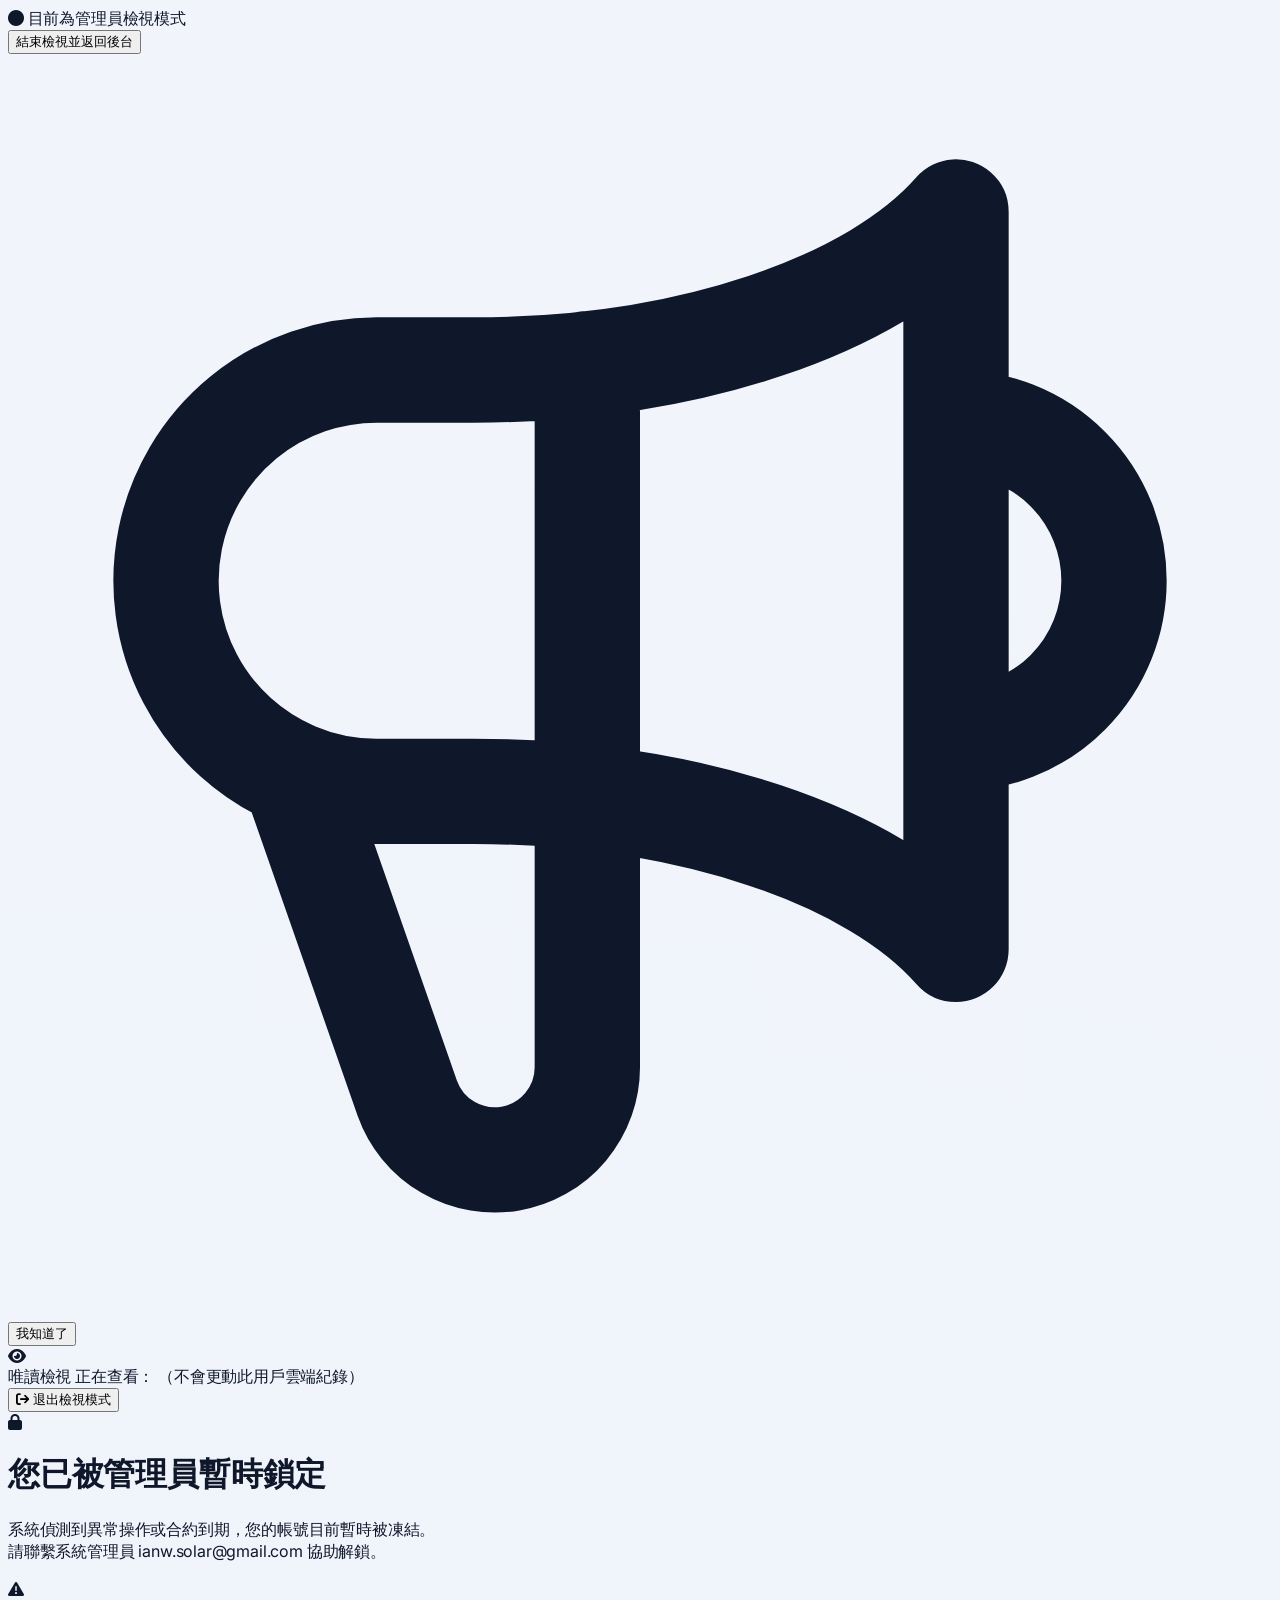
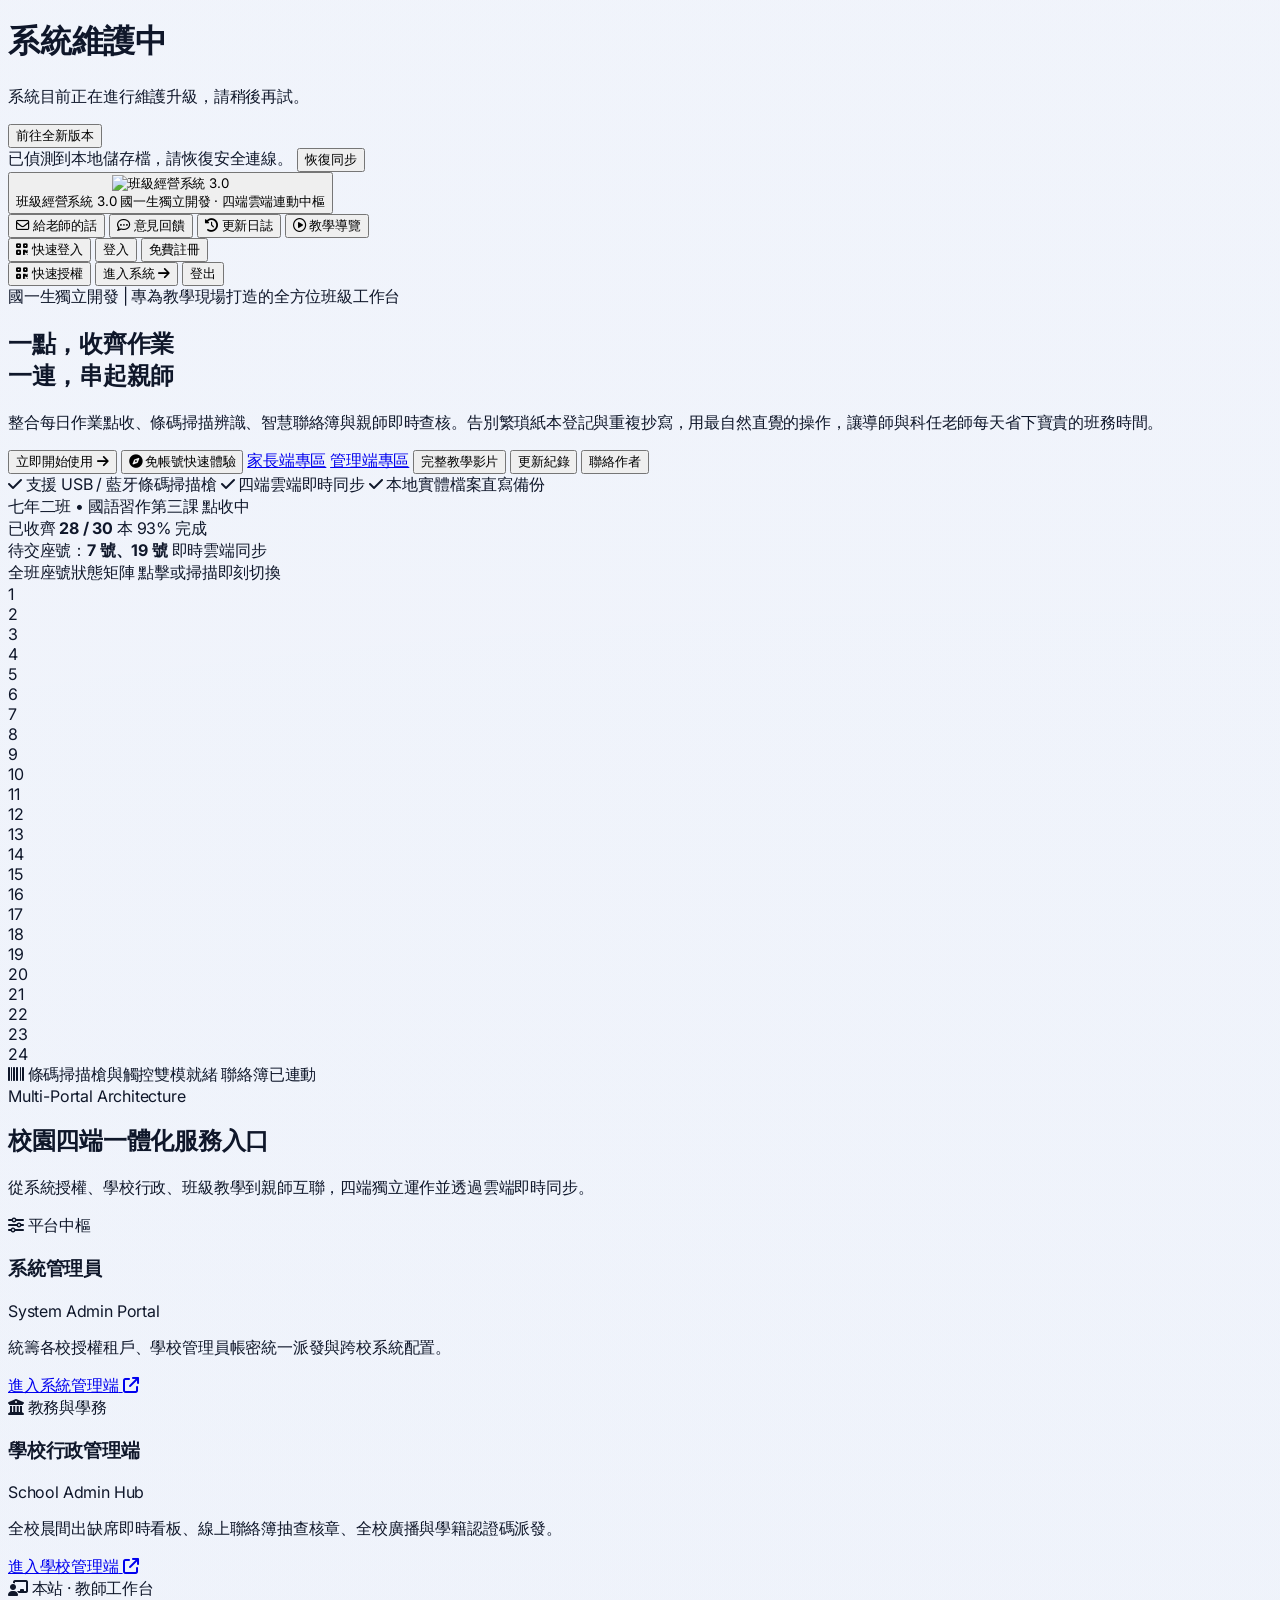
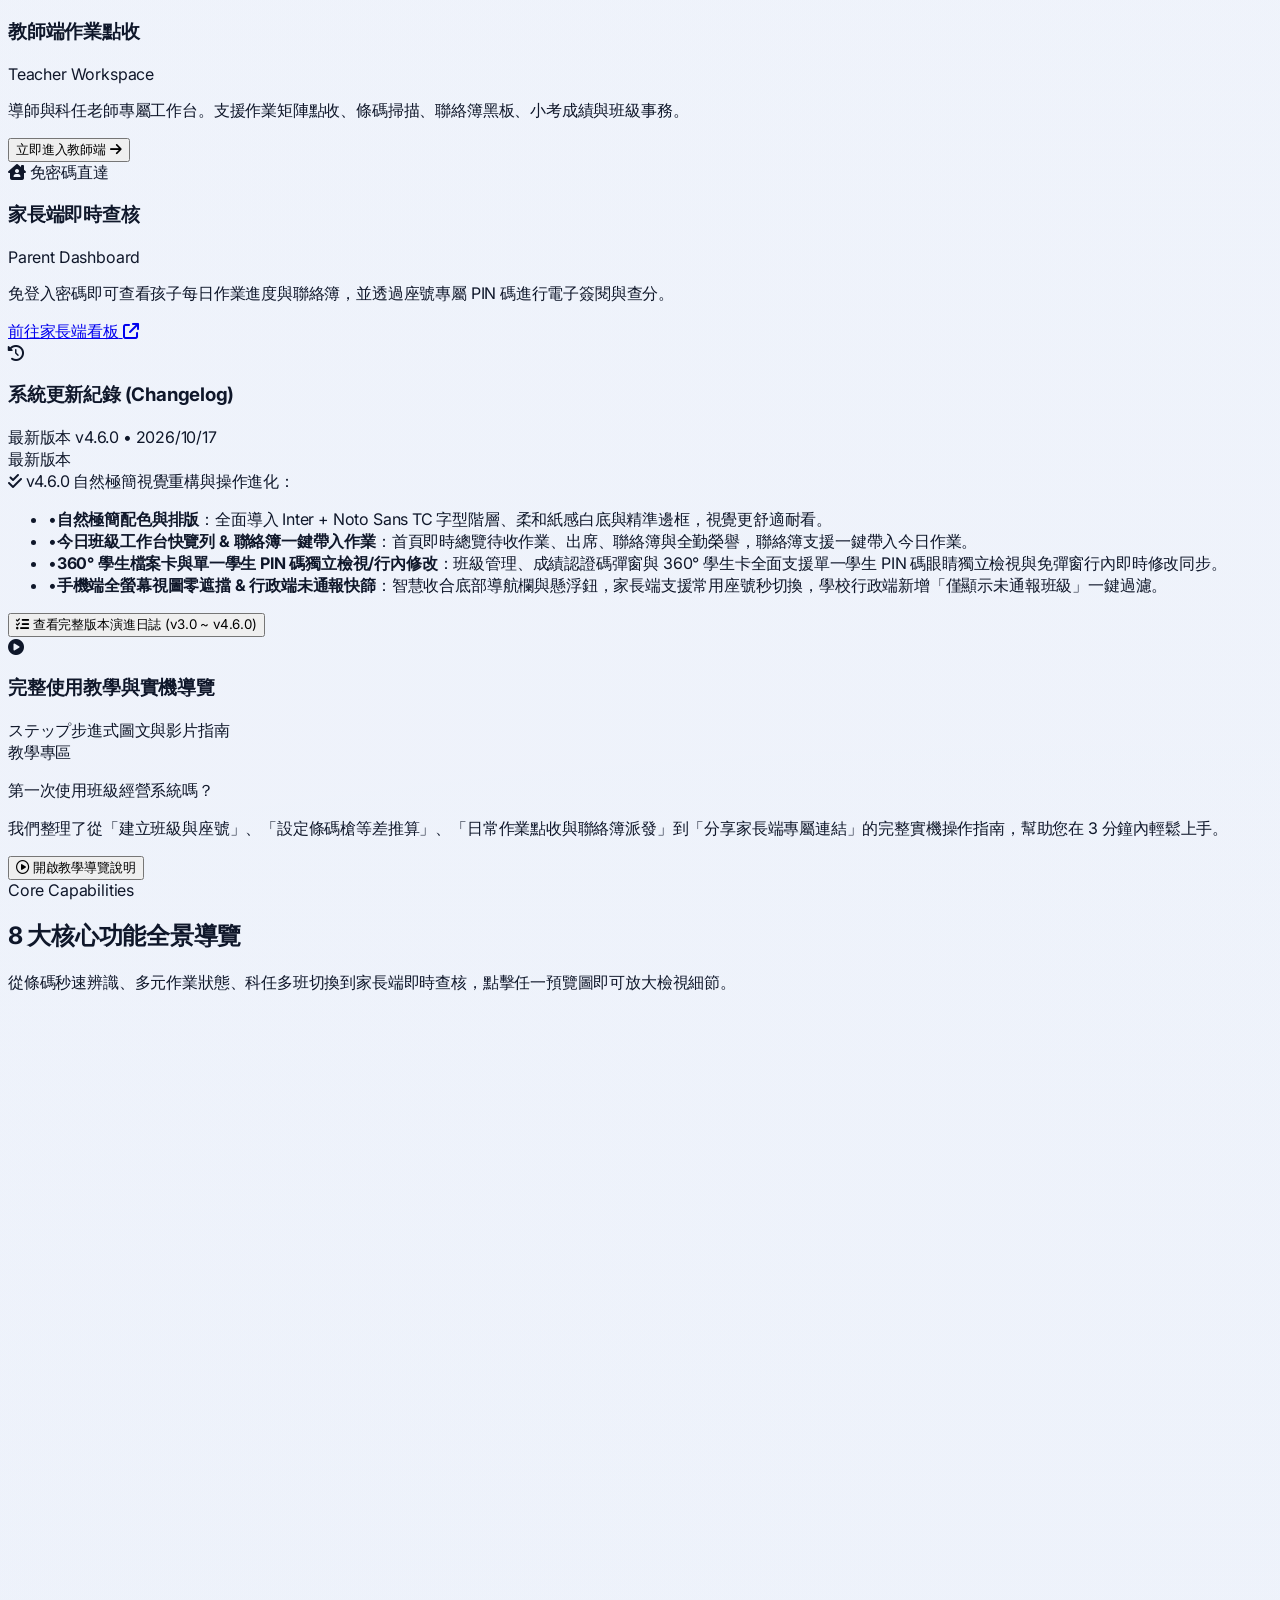
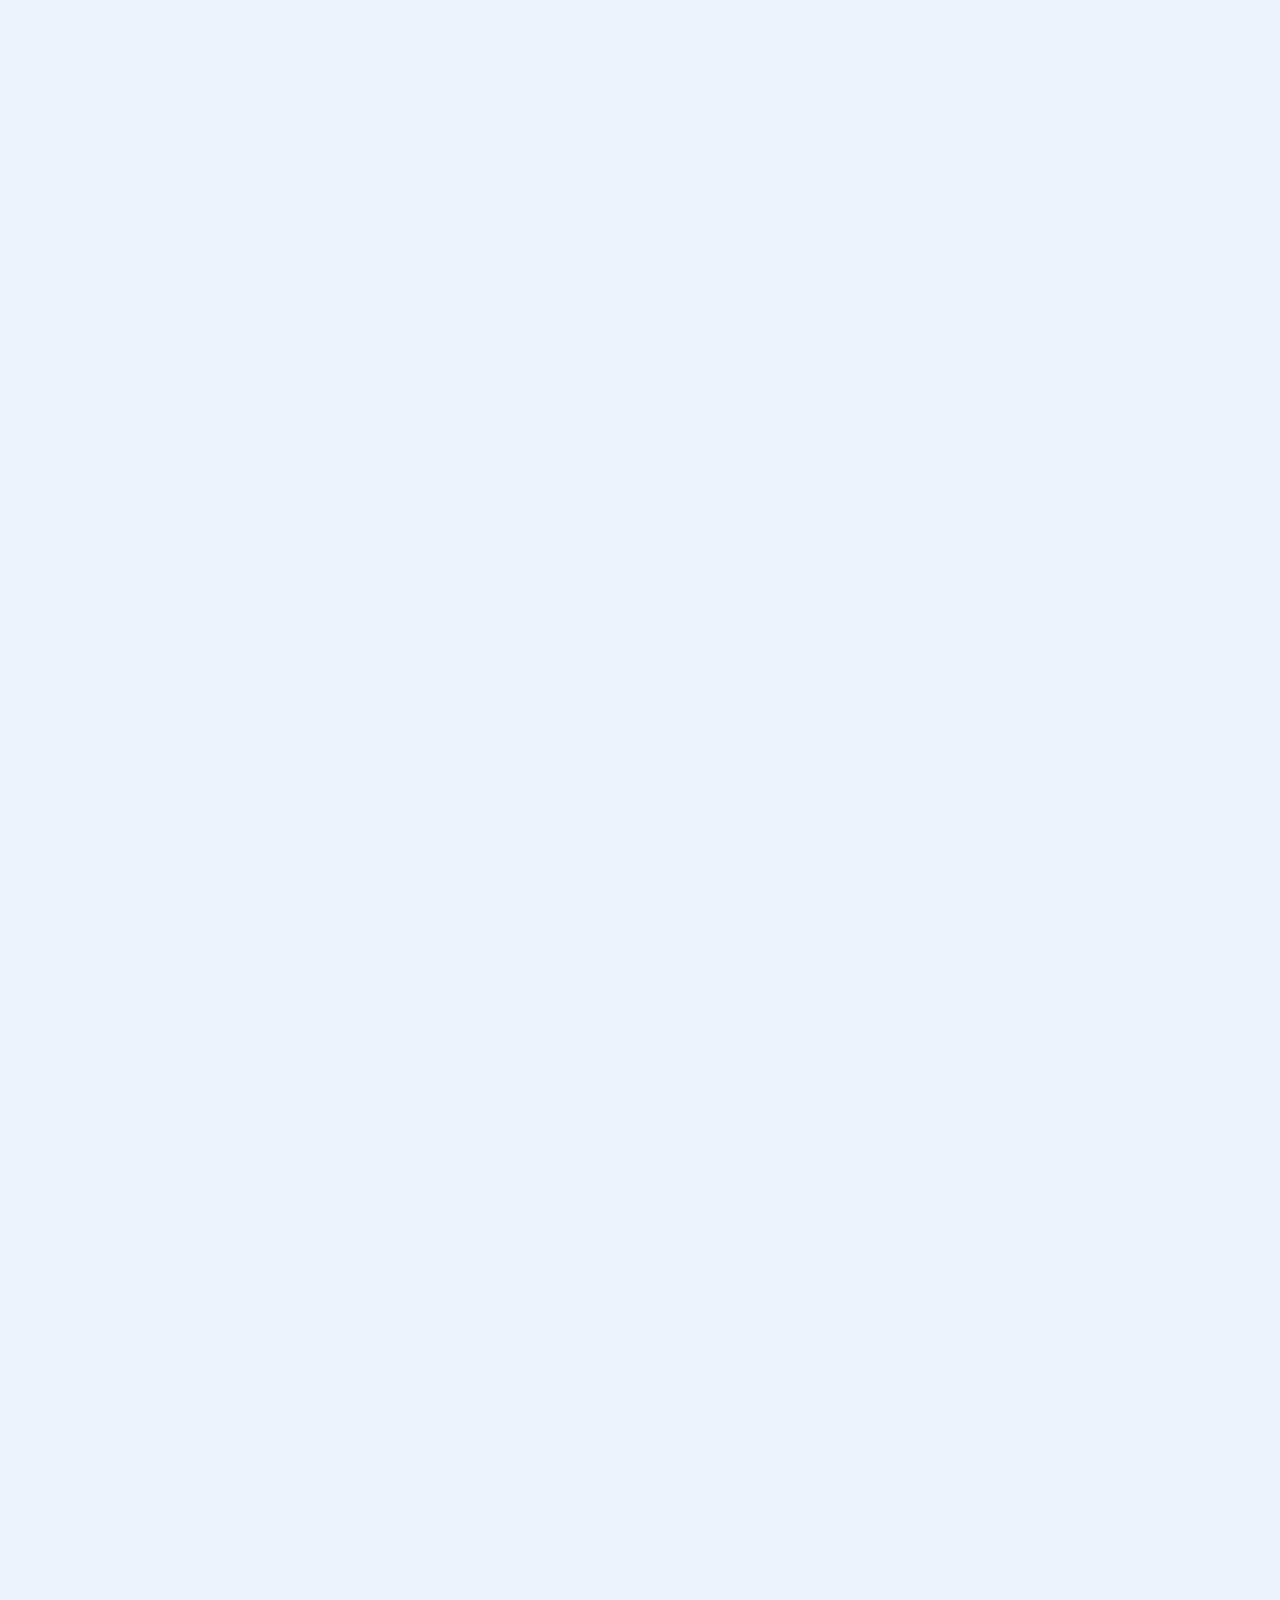
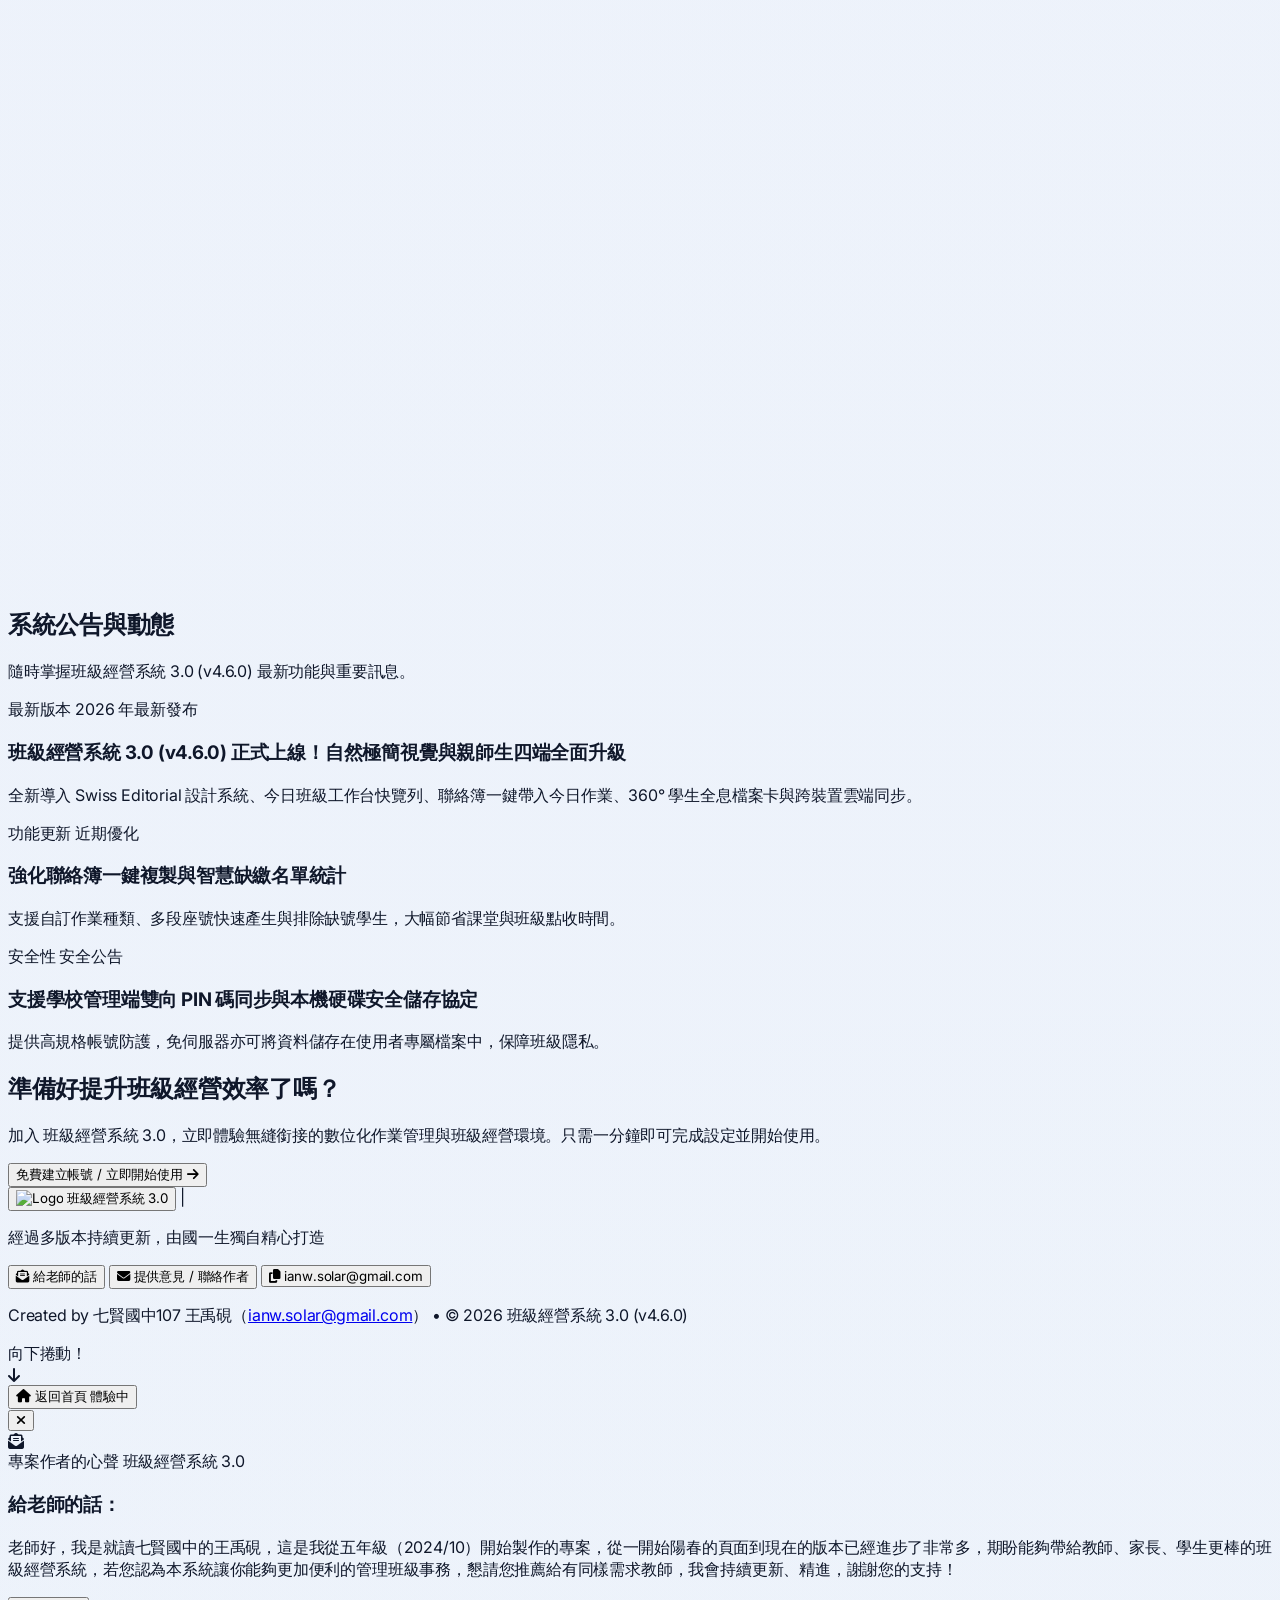
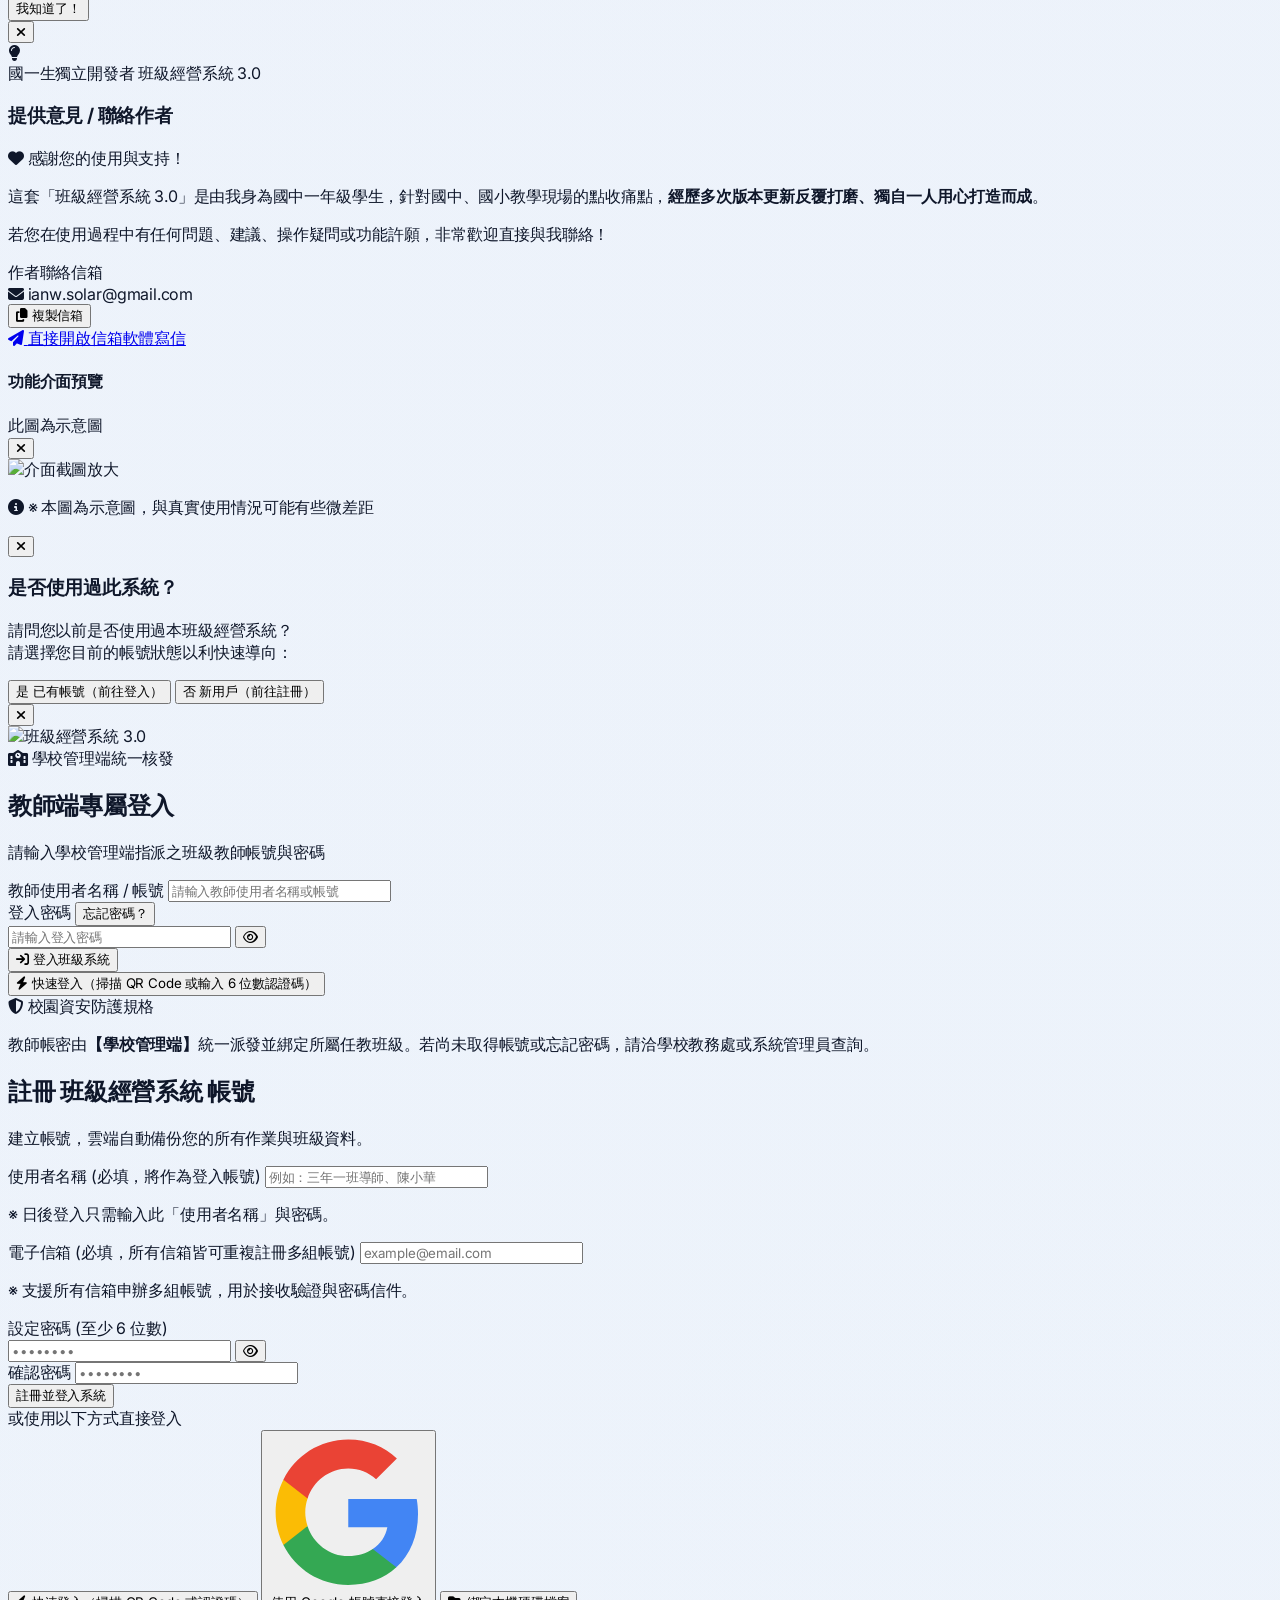
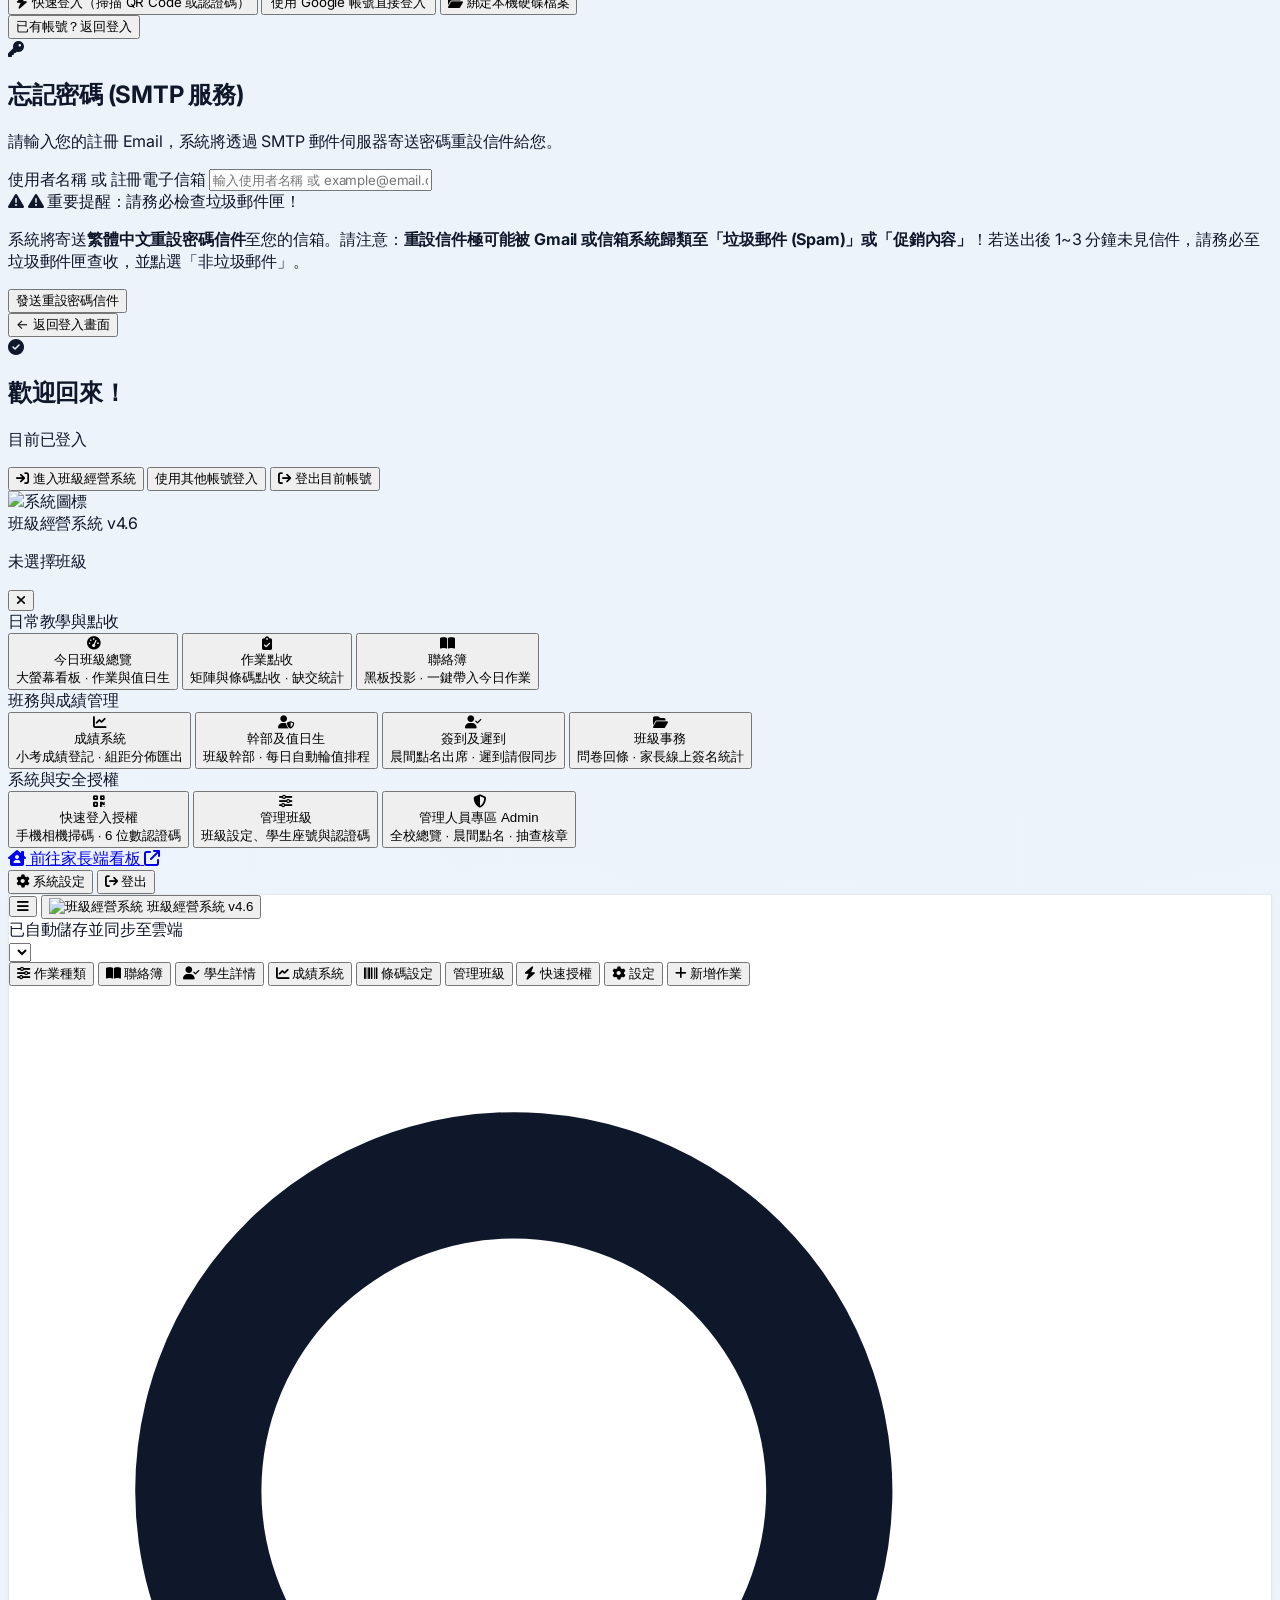
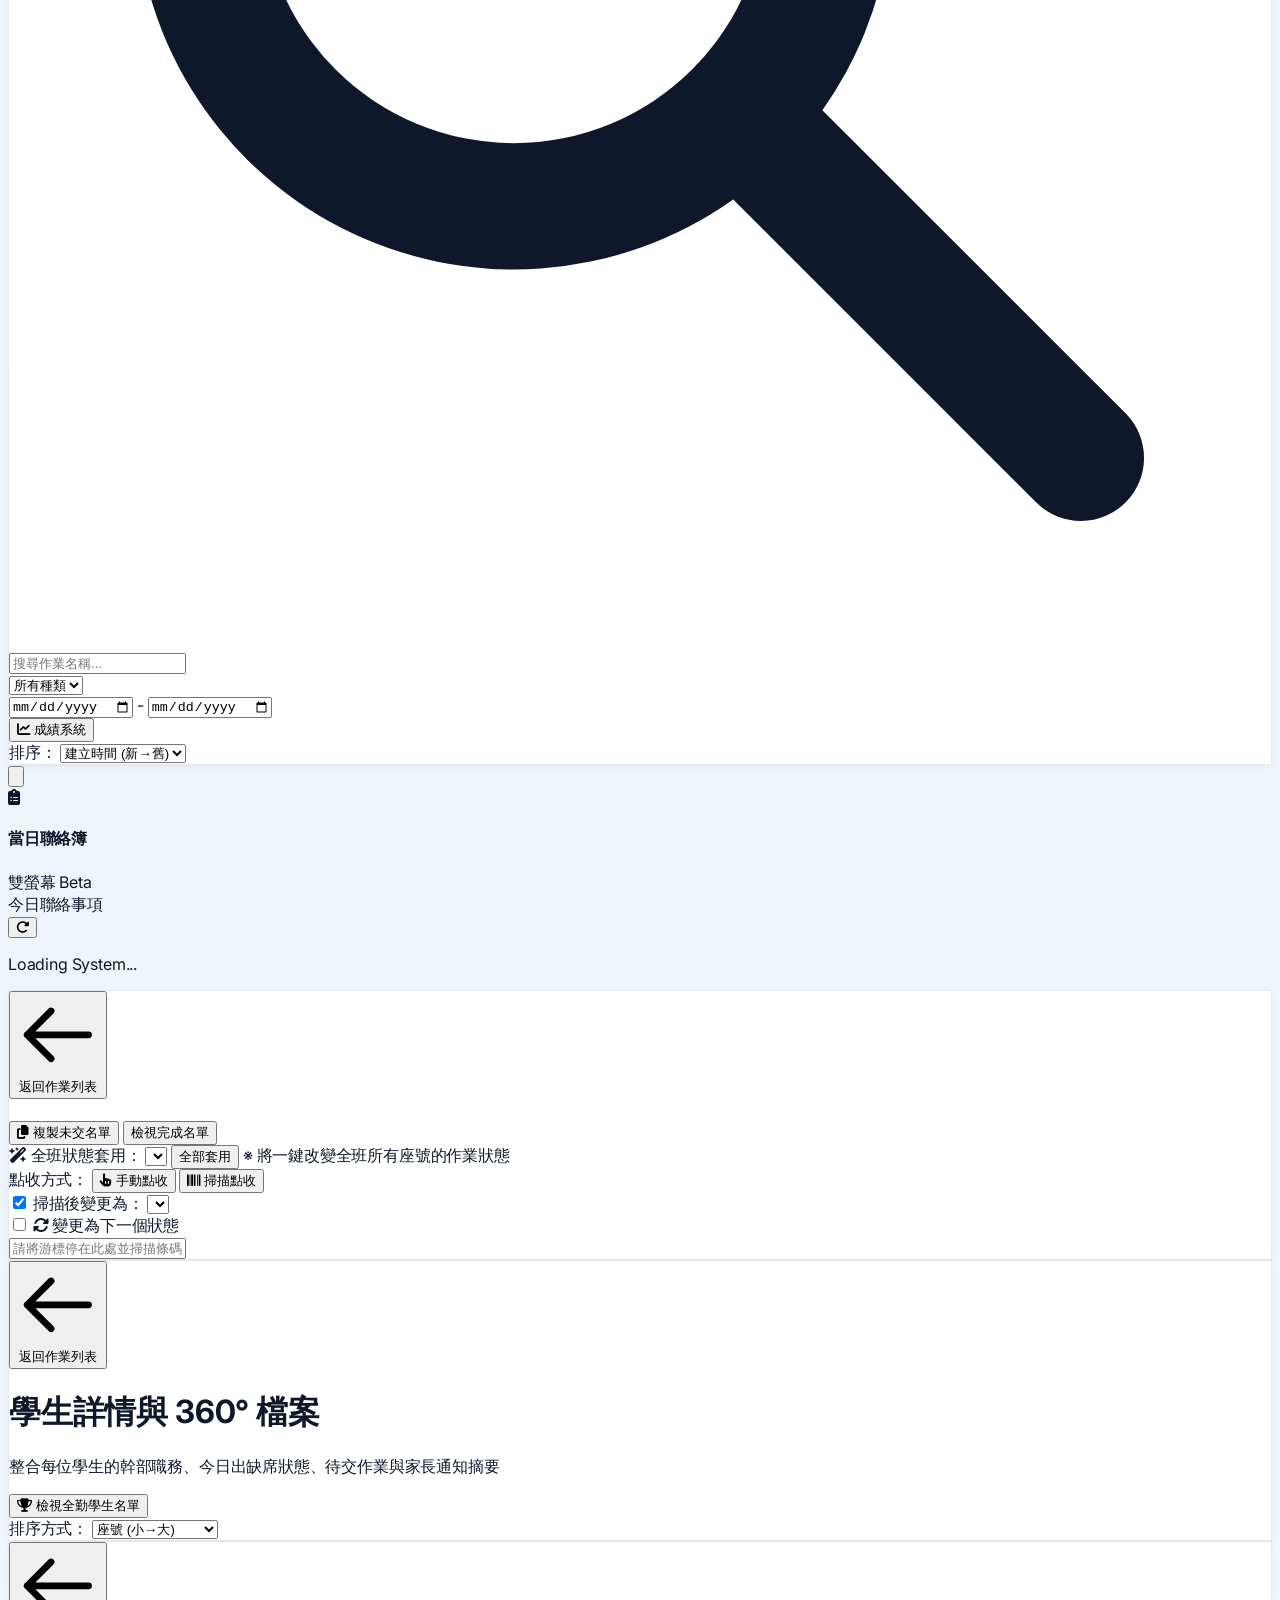
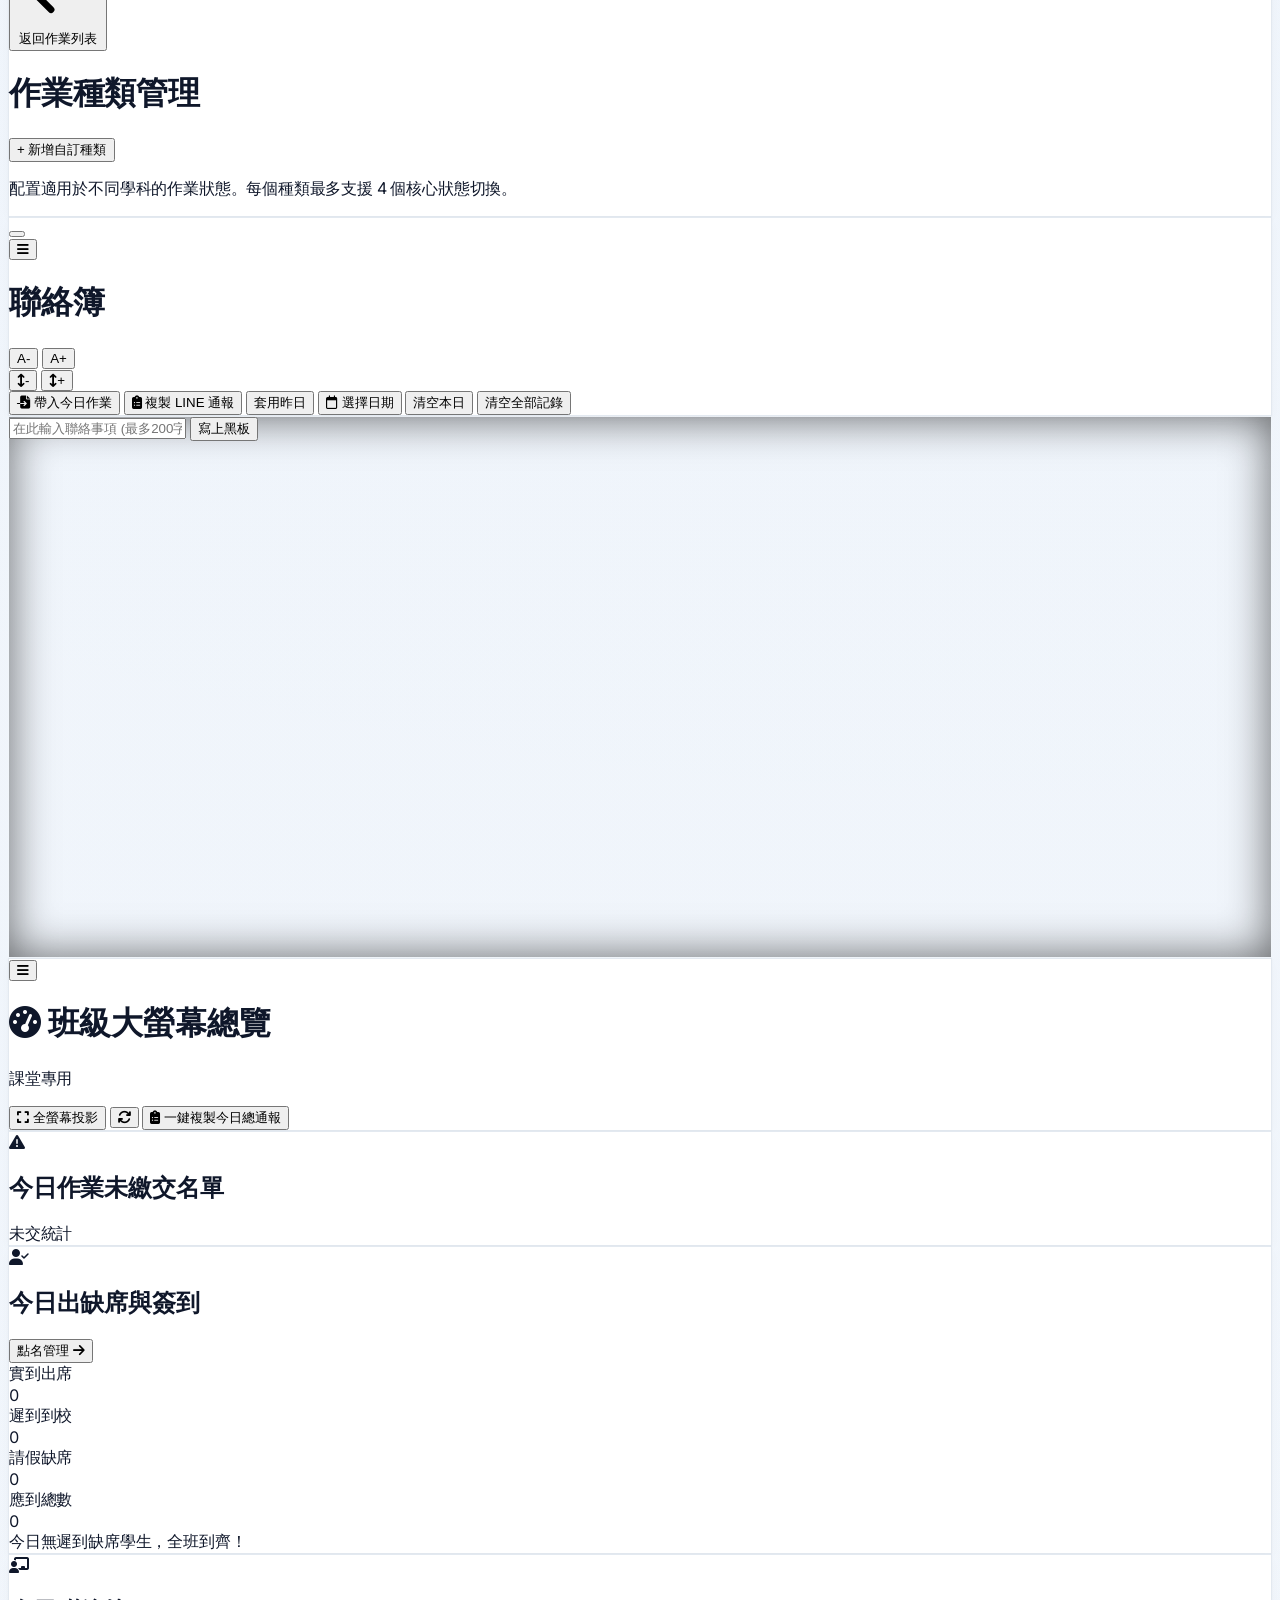
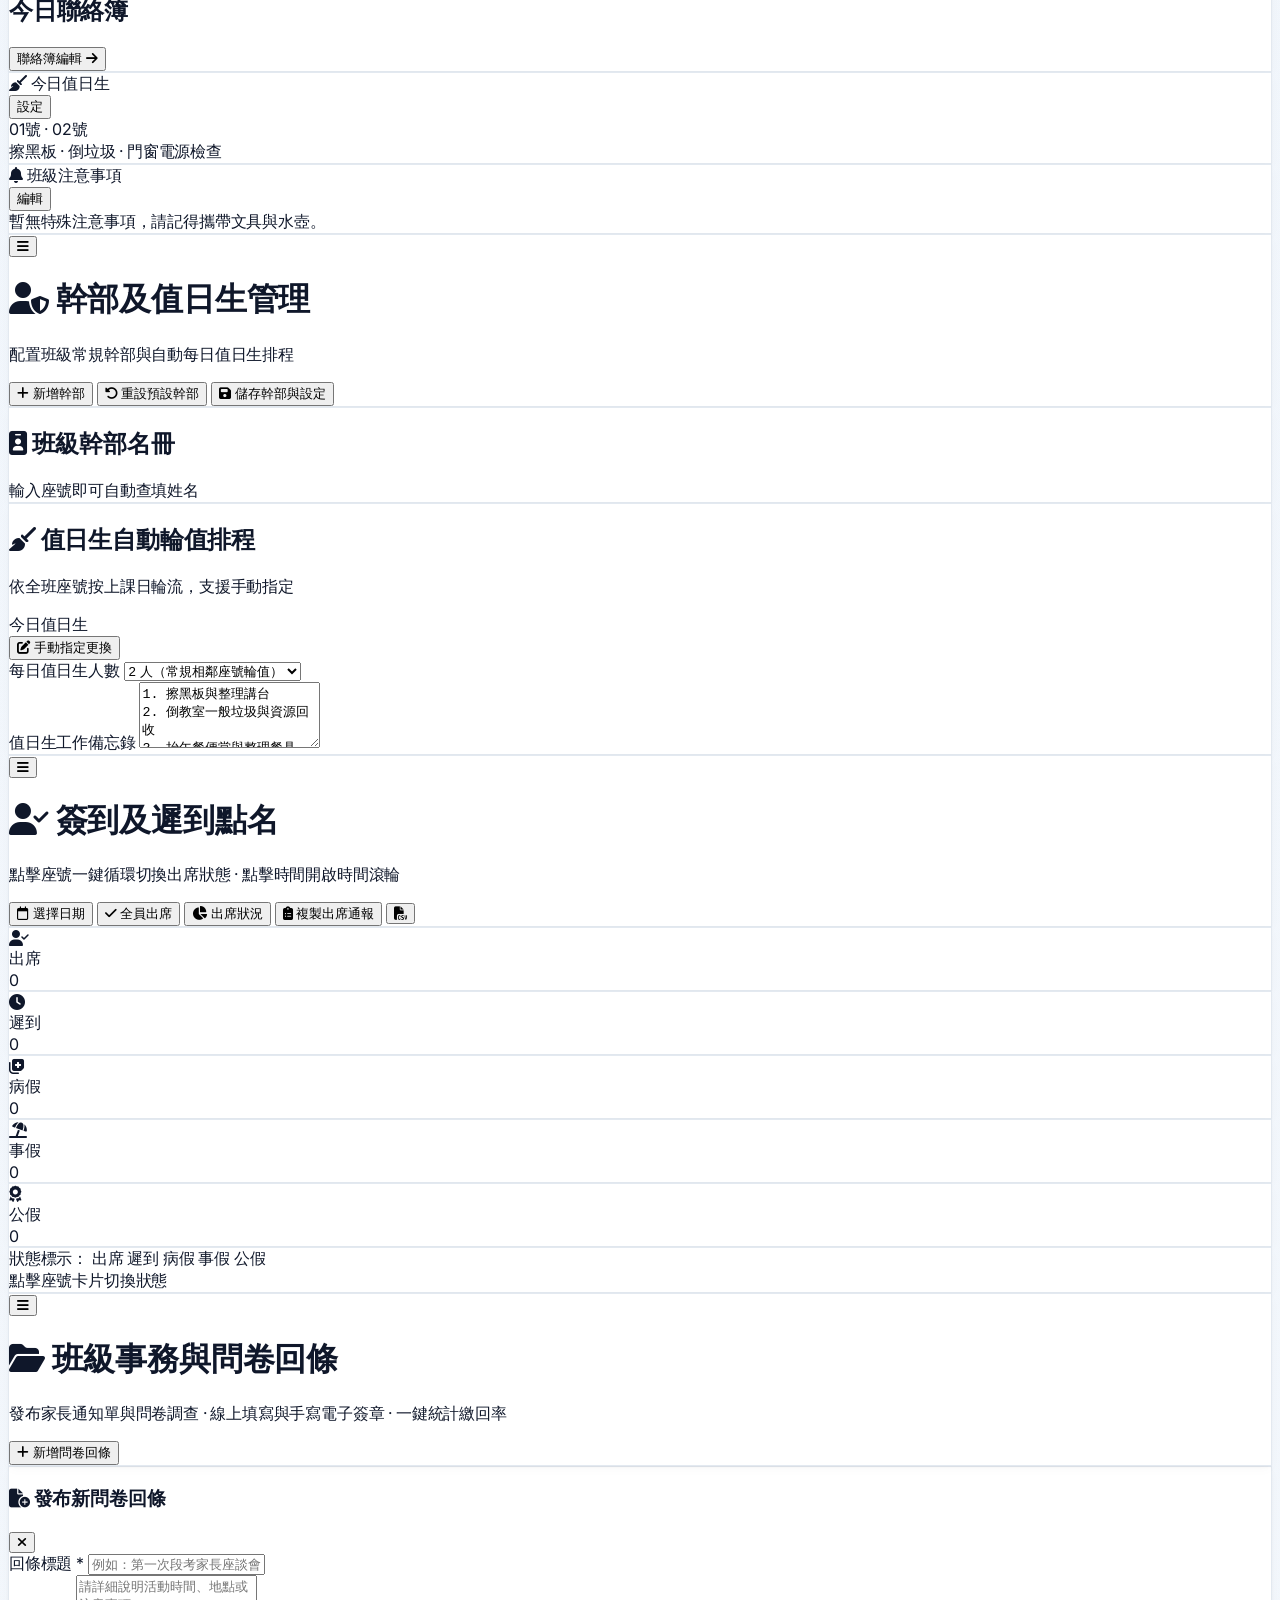
==== commit ffa5d6b0: "fix: 給老師的話移除「目前就讀一年七班」並更新快取 (v1.1.1)" ====
--- a/index.html
+++ b/index.html
@@ -1125,7 +1125,7 @@
                 <!-- 內容卡片 -->
                 <div class="p-5 sm:p-6 rounded-2xl bg-gradient-to-br from-amber-50/90 via-orange-50/40 to-amber-50/80 border border-amber-200/90 mb-6 text-stone-800 text-sm sm:text-base leading-relaxed space-y-3 font-medium shadow-xs">
                     <p class="indent-2">
-                        老師好，我是就讀七賢國中的王禹硯，目前就讀一年七班，這是我從五年級（2024/10）開始製作的專案，從一開始陽春的頁面到現在的版本已經進步了非常多，期盼能夠帶給教師、家長、學生更棒的班級經營系統，若您認為本系統讓你能夠更加便利的管理班級事務，懇請您推薦給有同樣需求教師，我會持續更新、精進，謝謝您的支持！
+                        老師好，我是就讀七賢國中的王禹硯，這是我從五年級（2024/10）開始製作的專案，從一開始陽春的頁面到現在的版本已經進步了非常多，期盼能夠帶給教師、家長、學生更棒的班級經營系統，若您認為本系統讓你能夠更加便利的管理班級事務，懇請您推薦給有同樣需求教師，我會持續更新、精進，謝謝您的支持！
                     </p>
                 </div>
 
